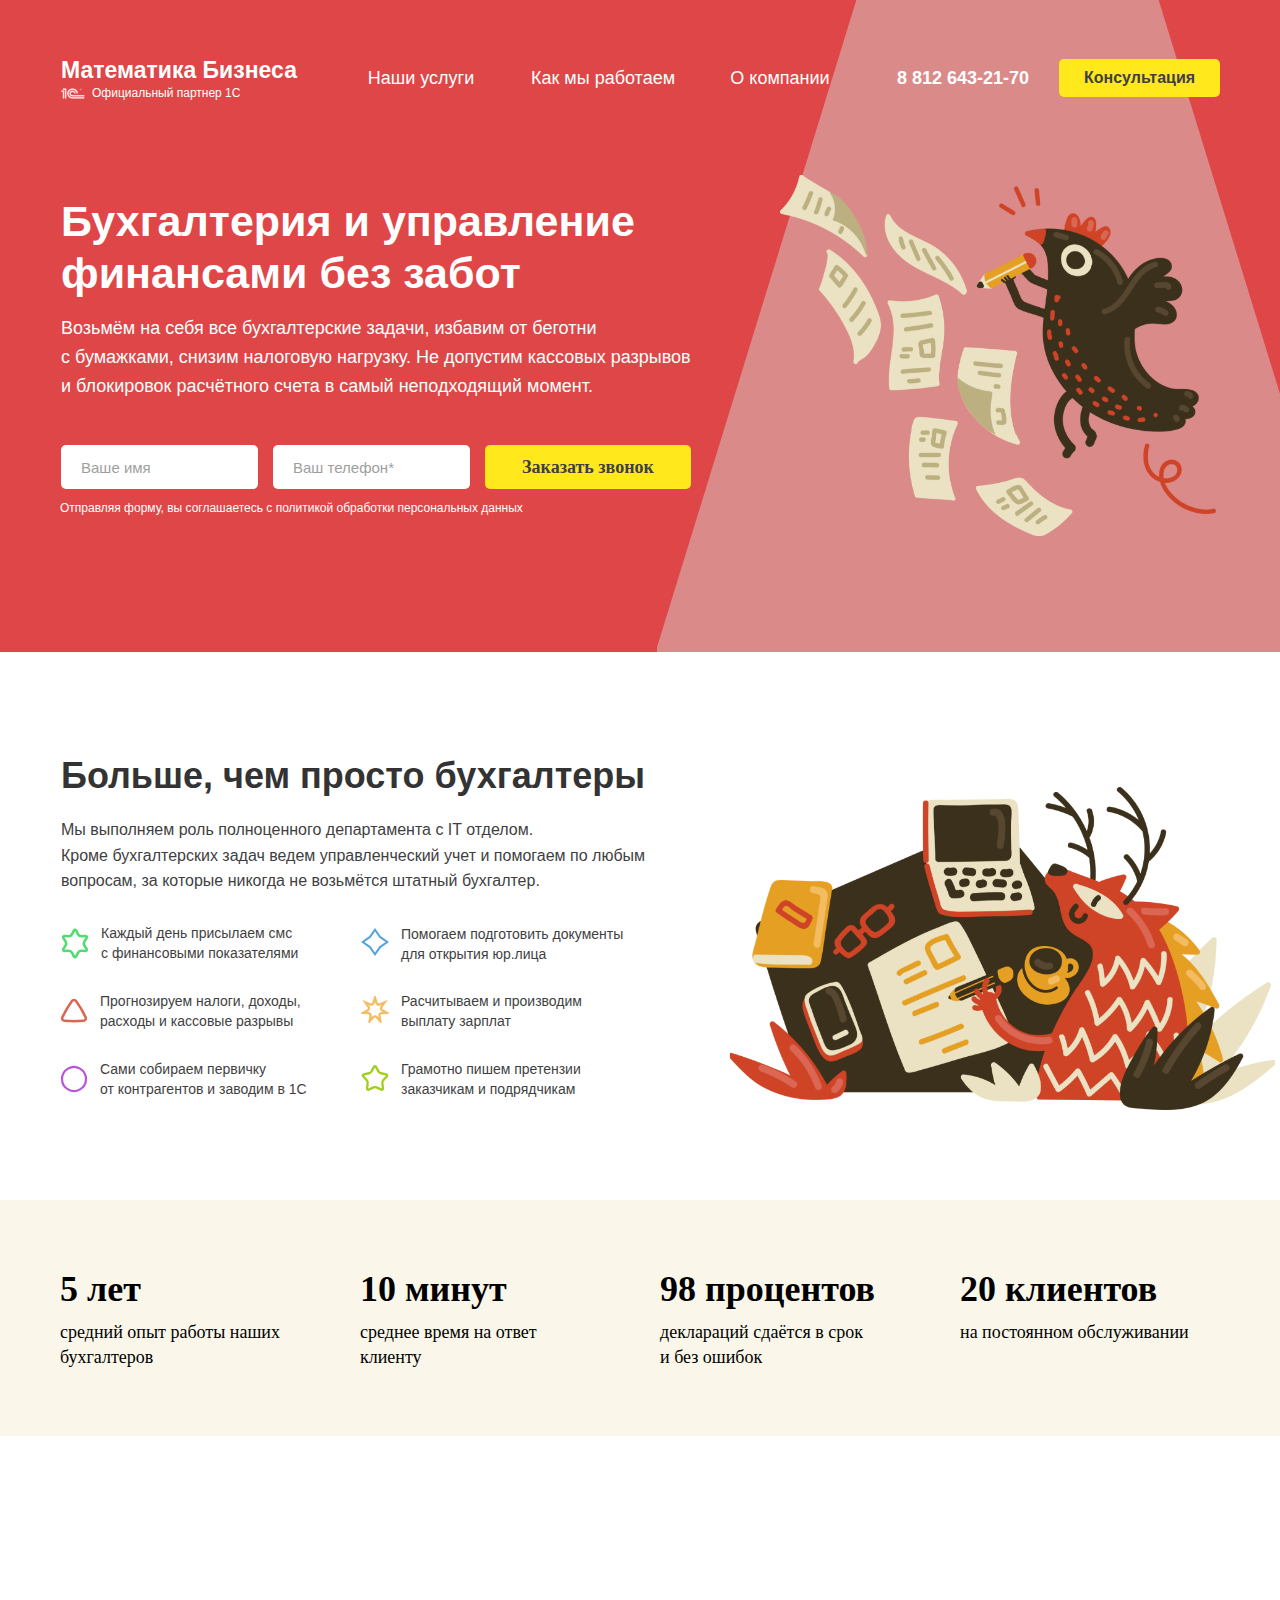
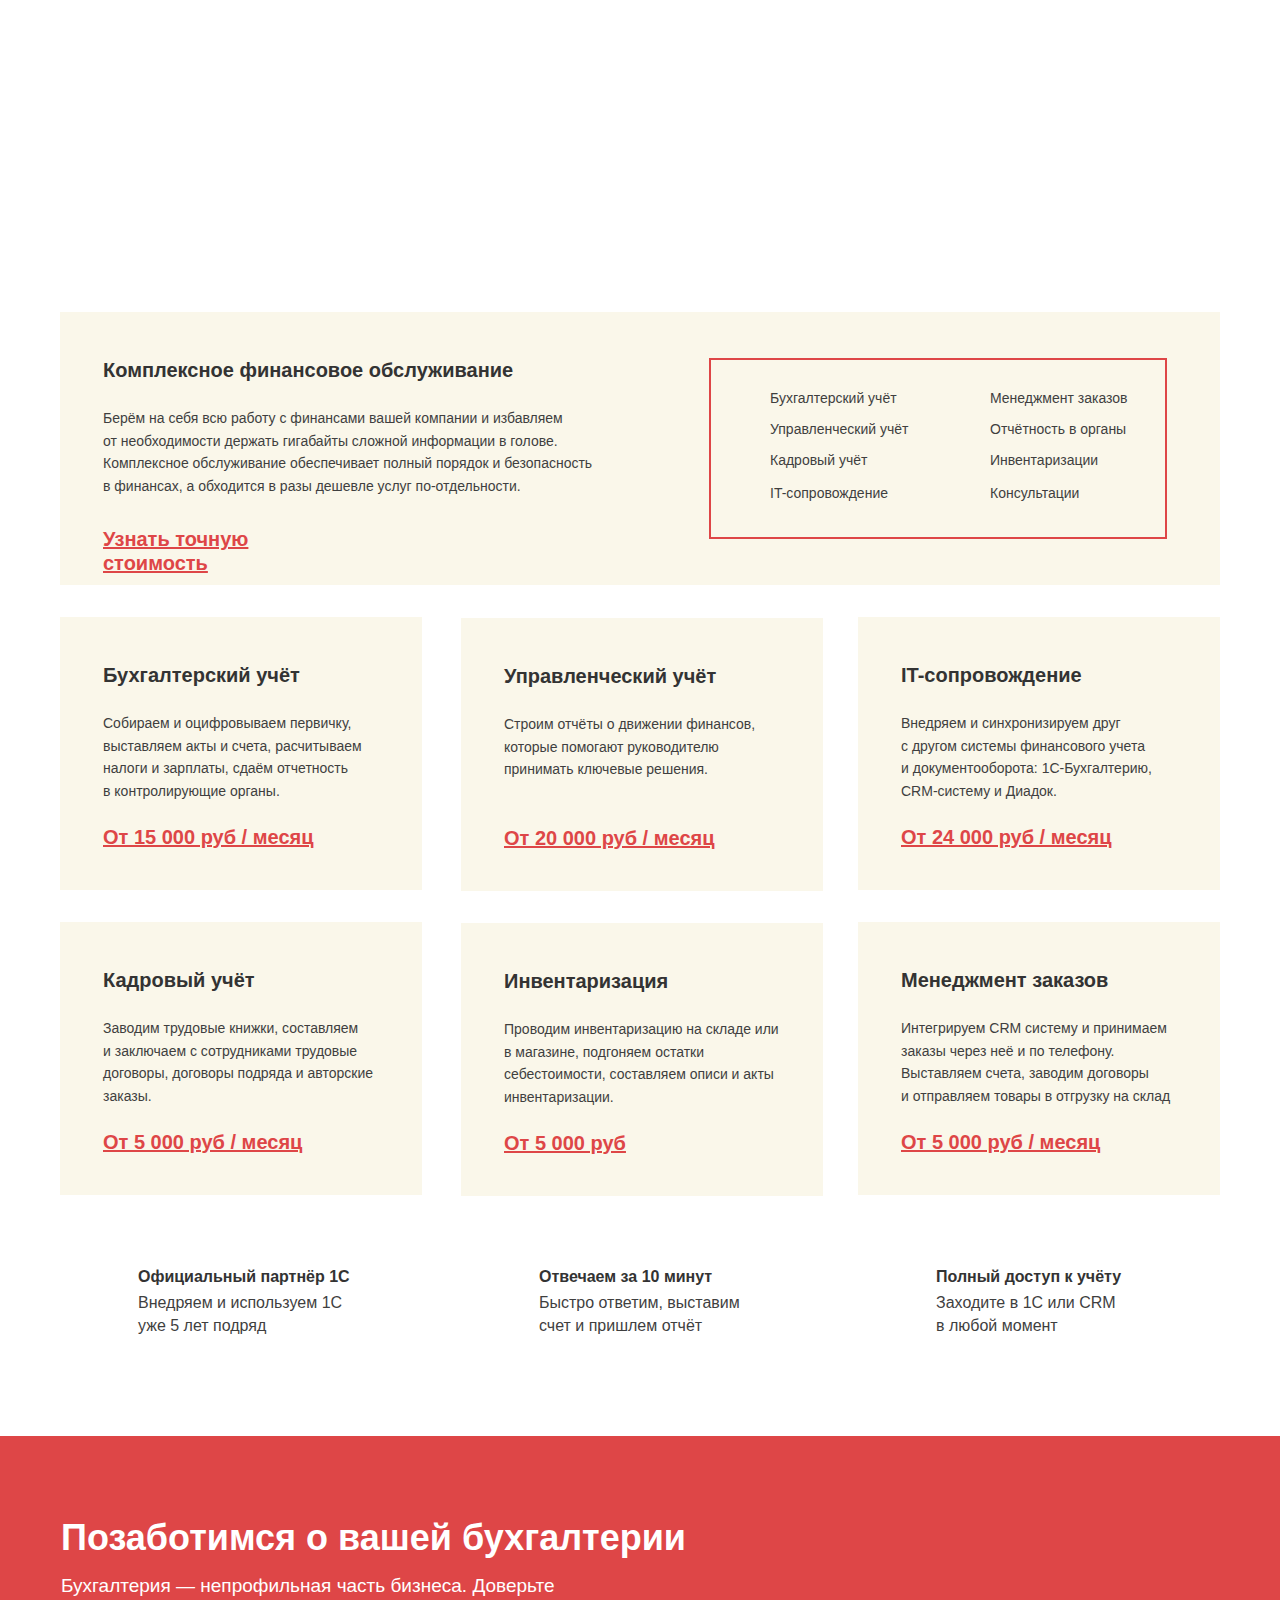
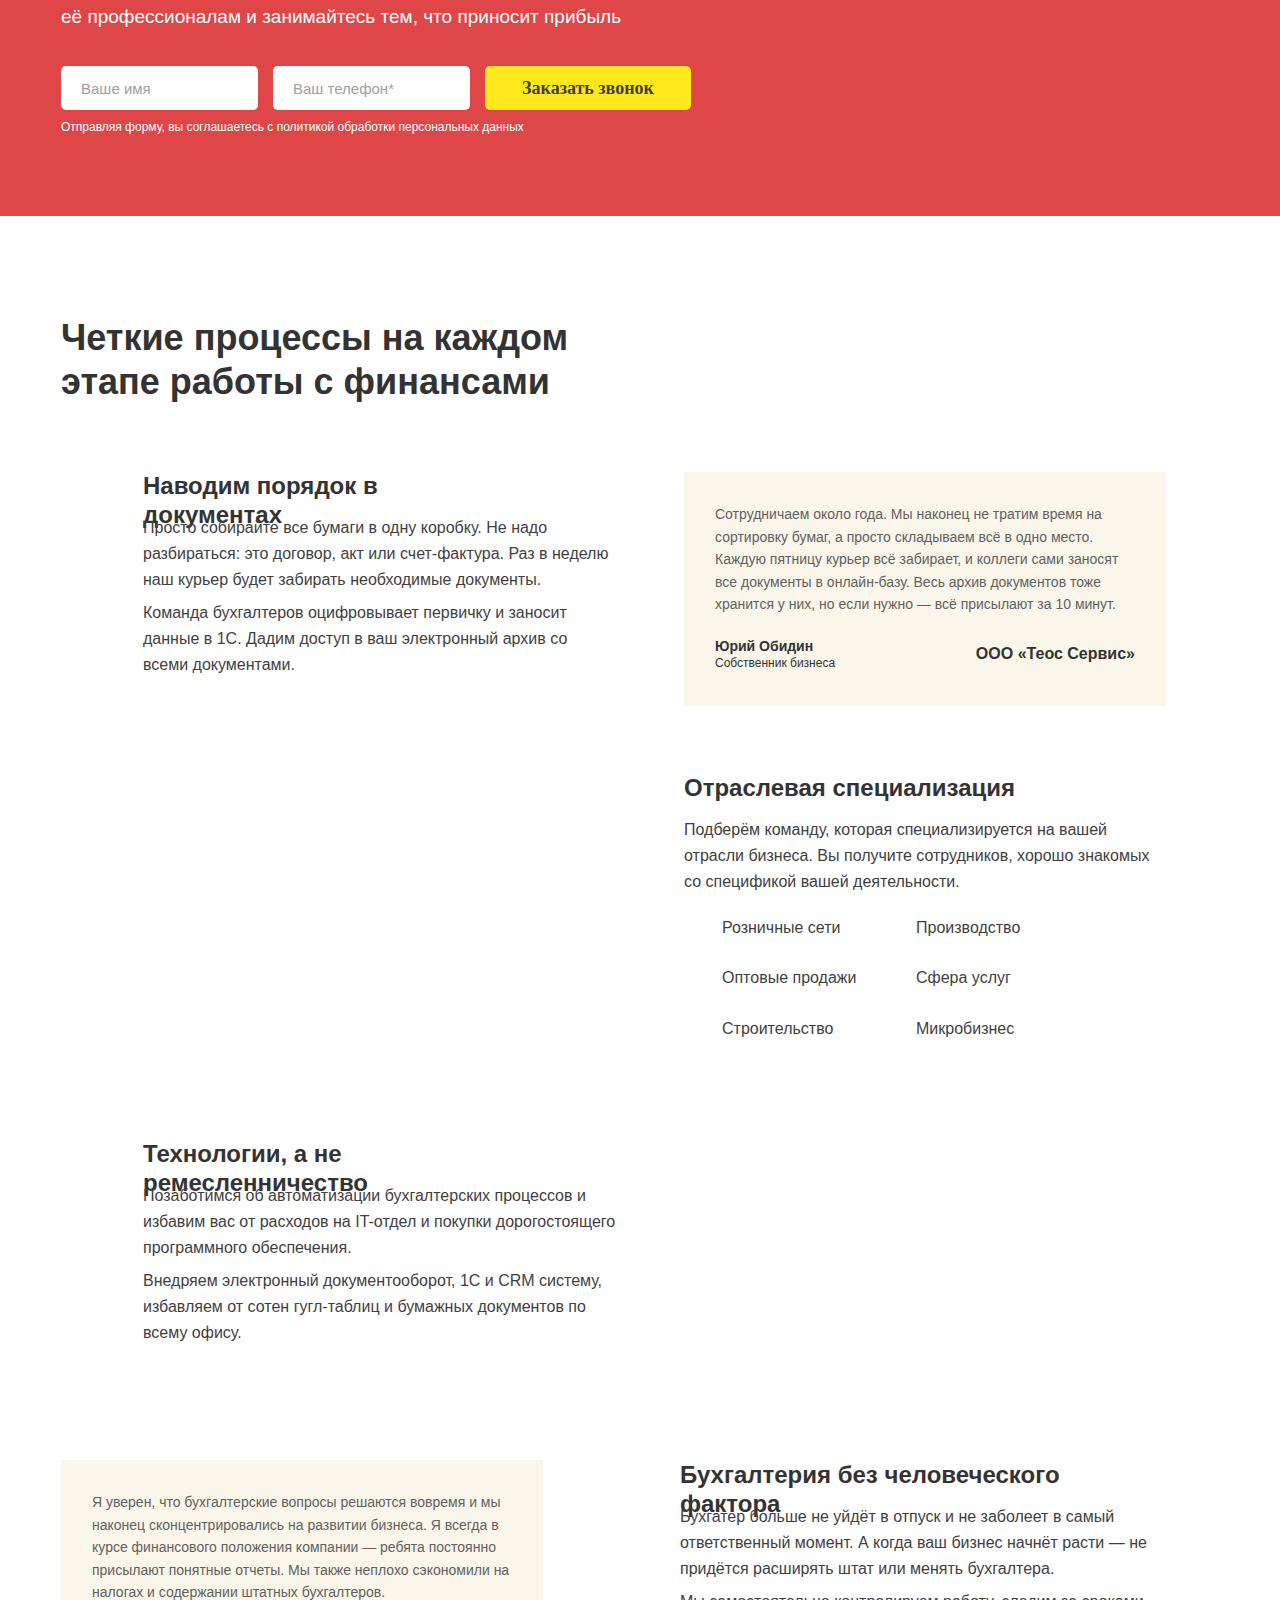
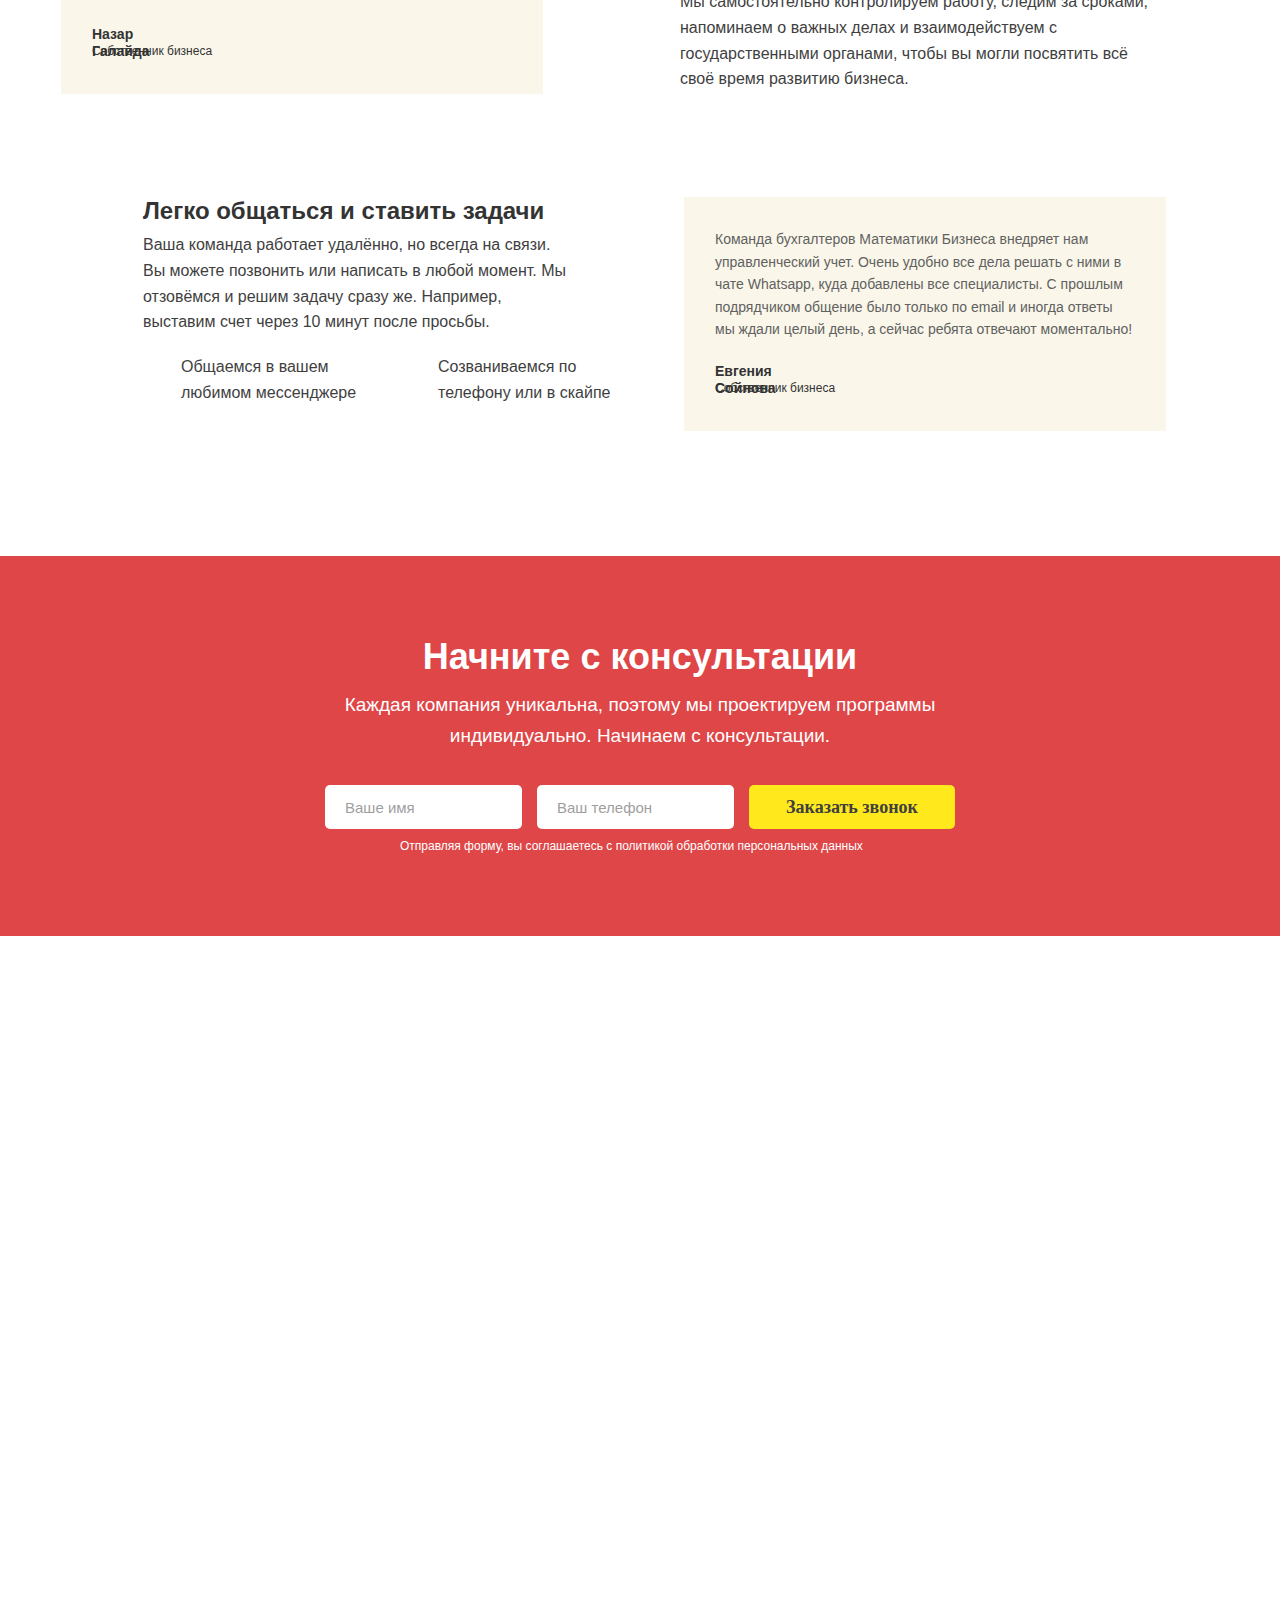
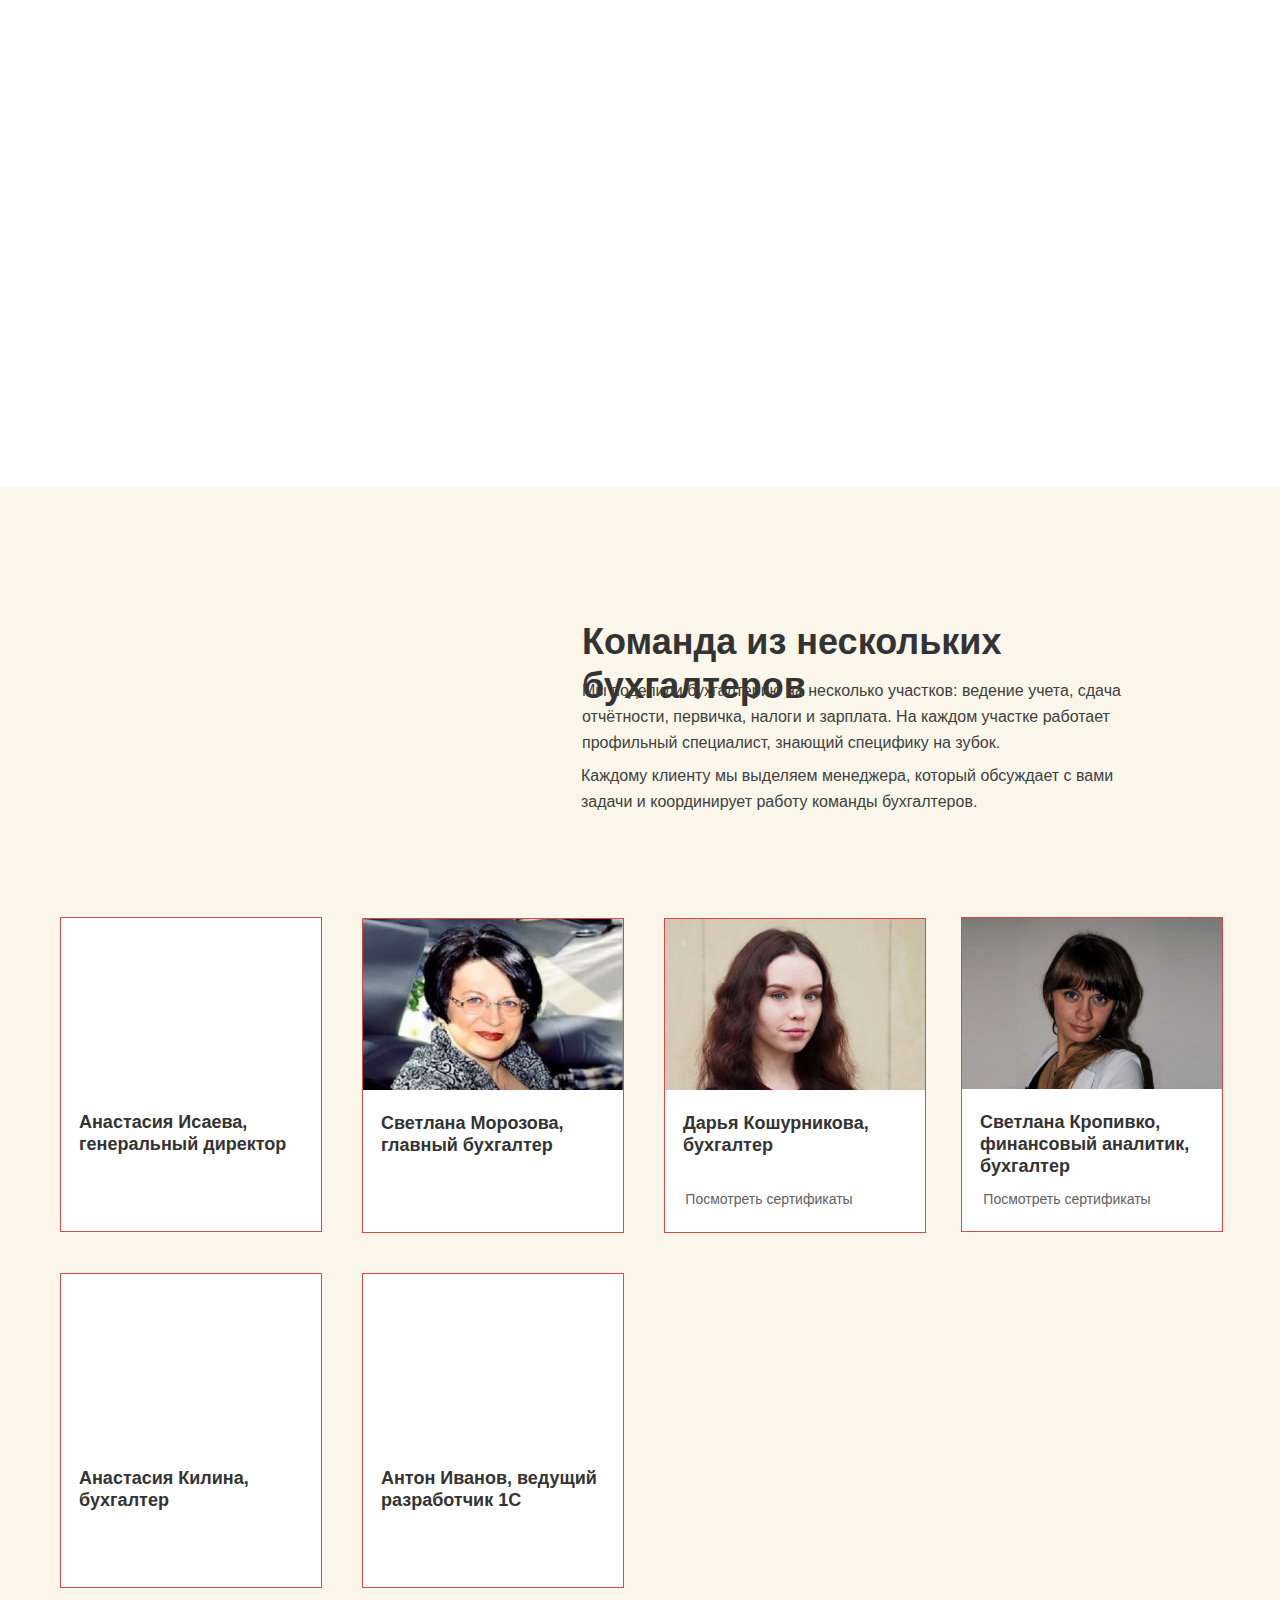
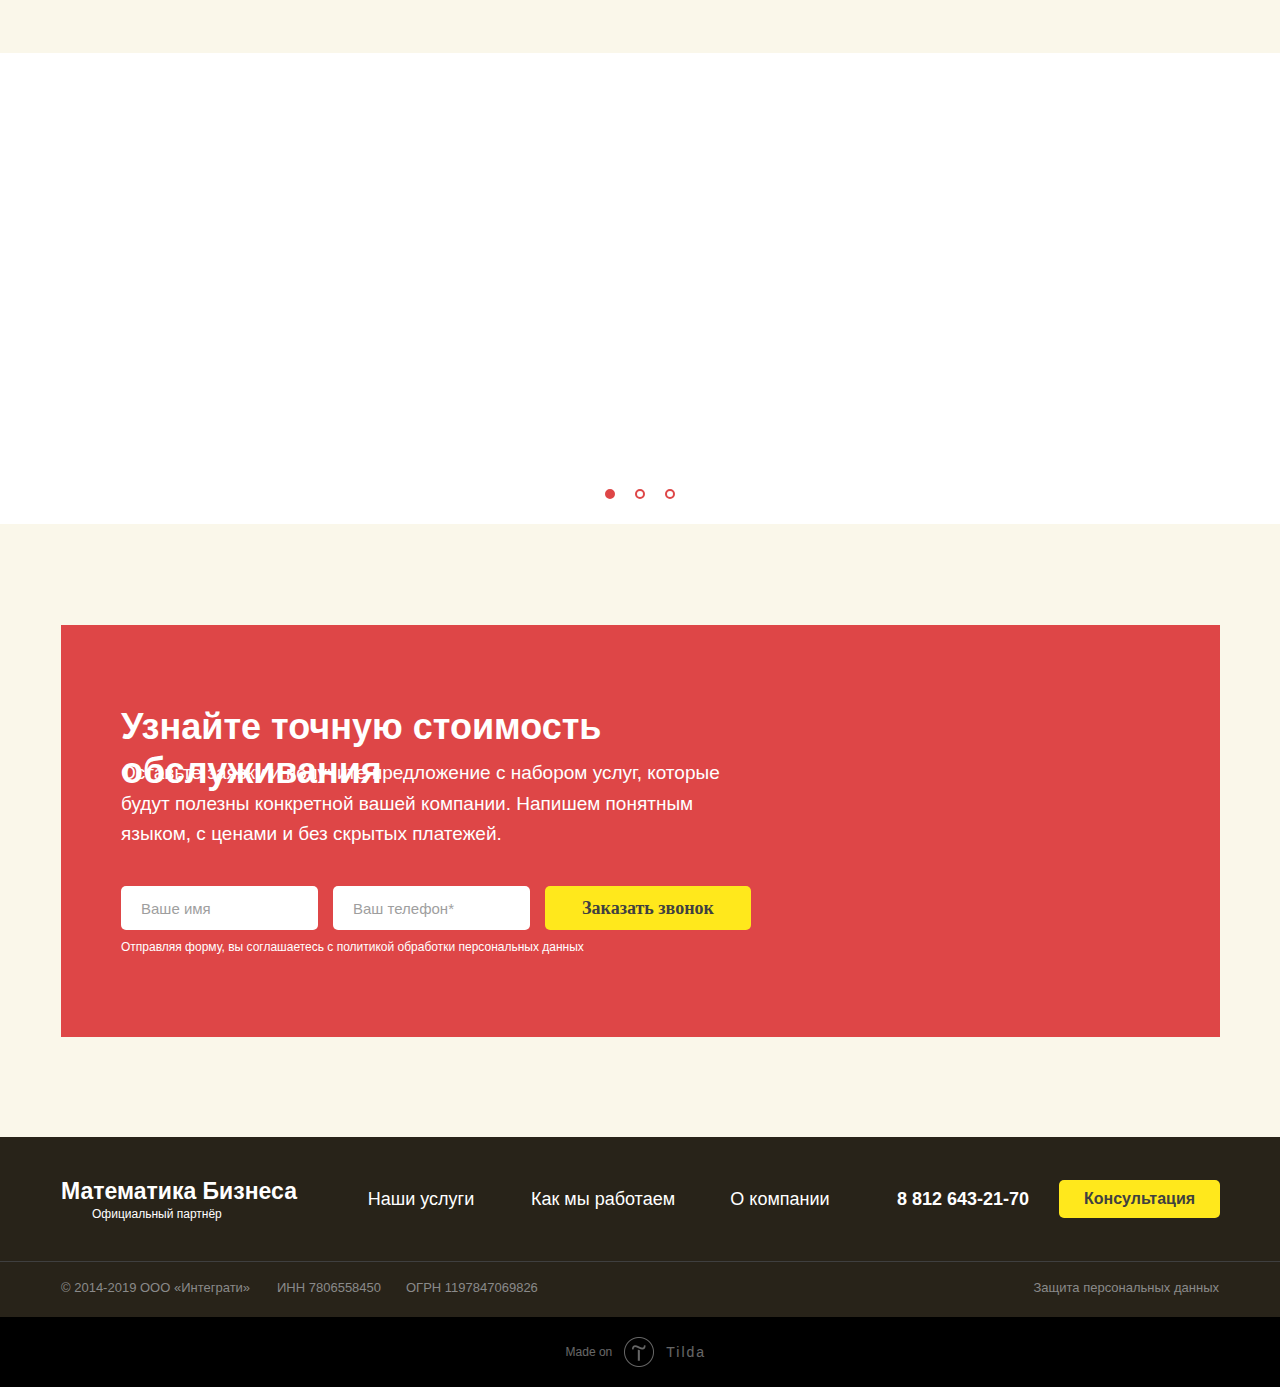
==== index.html @ 7acb382e "Upload" ====
<!DOCTYPE html><html> <head><meta charset="utf-8" /><meta http-equiv="Content-Type" content="text/html; charset=utf-8" /><meta name="viewport" content="width=device-width, initial-scale=1.0" /> <!--metatextblock--><title>Математика Бизнеса</title><meta name="description" content="Возьмём на себя все бухгалтерские задачи, избавим от беготни с бумажками, снизим налоговую нагрузку. Не допустим кассовых разрывов и блокировок расчётного счета в самый неподходящий момент." /><meta property="og:url" content="http://matembiz.ru" /><meta property="og:title" content="Математика Бизнеса" /><meta property="og:description" content="Возьмём на себя все бухгалтерские задачи, избавим от беготни с бумажками, снизим налоговую нагрузку. Не допустим кассовых разрывов и блокировок расчётного счета в самый неподходящий момент." /><meta property="og:type" content="website" /><meta property="og:image" content="images/tild6436-3733-4164-b934-363164646239__group_96.png" /> <link rel="canonical" href="http://matembiz.ru"><!--/metatextblock--><meta property="fb:app_id" content="257953674358265" /><meta name="format-detection" content="telephone=no" /><meta http-equiv="x-dns-prefetch-control" content="on"><link rel="shortcut icon" href="images/tildafavicon.ico" type="image/x-icon" /><!-- Assets --><link rel="stylesheet" href="css/tilda-grid-3.0.min.css" type="text/css" media="all" /><link rel="stylesheet" href="css/tilda-blocks-2.12.css?t=1584463809" type="text/css" media="all" /><link rel="stylesheet" href="css/tilda-animation-1.0.min.css" type="text/css" media="all" /><link rel="stylesheet" href="css/tilda-menusub-1.0.min.css" type="text/css" media="all" /><link rel="stylesheet" href="css/tilda-slds-1.4.min.css" type="text/css" media="all" /><link rel="stylesheet" href="css/tilda-zoom-2.0.min.css" type="text/css" media="all" /><link rel="stylesheet" href="css/tilda-popup-1.1.min.css" type="text/css" media="all" /><script src="js/jquery-1.10.2.min.js"></script><script src="js/tilda-scripts-2.8.min.js"></script><script src="js/tilda-blocks-2.7.js?t=1584463809"></script><script src="js/lazyload-1.3.min.js" charset="utf-8"></script><script src="js/tilda-animation-1.0.min.js" charset="utf-8"></script><script src="js/tilda-menusub-1.0.min.js" charset="utf-8"></script><script src="js/tilda-slds-1.4.min.js" charset="utf-8"></script><script src="js/hammer.min.js" charset="utf-8"></script><script src="js/tilda-zoom-2.0.min.js" charset="utf-8"></script><script src="js/tilda-animation-sbs-1.0.min.js" charset="utf-8"></script><script src="js/tilda-forms-1.0.min.js" charset="utf-8"></script><script src="js/tilda-zero-forms-1.0.min.js" charset="utf-8"></script><!-- Marquiz script start -->
<script src="//script.marquiz.ru/v1.js" type="application/javascript"></script>
<script>
document.addEventListener("DOMContentLoaded", function() {
  Marquiz.init({ 
    id: '5de7bf479bf43c0044b0a226', 
    autoOpen: false, 
    autoOpenFreq: 'once', 
    openOnExit: false 
  });
});
</script>
<!-- Marquiz script end --><script type="text/javascript">window.dataLayer = window.dataLayer || [];</script><!-- Google Tag Manager --><script type="text/javascript">(function(w,d,s,l,i){w[l]=w[l]||[];w[l].push({'gtm.start':	new Date().getTime(),event:'gtm.js'});var f=d.getElementsByTagName(s)[0],	j=d.createElement(s),dl=l!='dataLayer'?'&l='+l:'';j.async=true;j.src=	'https://www.googletagmanager.com/gtm.js?id='+i+dl;f.parentNode.insertBefore(j,f);	})(window,document,'script','dataLayer','GTM-N5QWHNT');</script><!-- End Google Tag Manager --><!-- Facebook Pixel Code --><script>!function(f,b,e,v,n,t,s)
{if(f.fbq)return;n=f.fbq=function(){n.callMethod?n.callMethod.apply(n,arguments):n.queue.push(arguments)};
if(!f._fbq)f._fbq=n;n.push=n;n.loaded=!0;n.version='2.0';n.agent='pltilda';
n.queue=[];t=b.createElement(e);t.async=!0;
t.src=v;s=b.getElementsByTagName(e)[0];
s.parentNode.insertBefore(t,s)}(window, document,'script','https://connect.facebook.net/en_US/fbevents.js');
fbq('init', '2108706739404309');
fbq('track', 'PageView');</script><!-- End Facebook Pixel Code --></head><body class="t-body" style="margin:0;"><!--allrecords--><div id="allrecords" data-tilda-export="yes" class="t-records" data-hook="blocks-collection-content-node" data-tilda-project-id="626202" data-tilda-page-id="8556128" data-tilda-formskey="c3100a2f120623bc666e4f3b6a783af1" ><div id="rec148231032" class="r t-rec" style=" " data-animationappear="off" data-record-type="131" ><!-- T123 --><div class="t123" ><div class="t-container_100 "><div class="t-width t-width_100 ">
<!-- Facebook Pixel Code -->
<script>
  !function(f,b,e,v,n,t,s)
  {if(f.fbq)return;n=f.fbq=function(){n.callMethod?
  n.callMethod.apply(n,arguments):n.queue.push(arguments)};
  if(!f._fbq)f._fbq=n;n.push=n;n.loaded=!0;n.version='2.0';
  n.queue=[];t=b.createElement(e);t.async=!0;
  t.src=v;s=b.getElementsByTagName(e)[0];
  s.parentNode.insertBefore(t,s)}(window, document,'script',
  'https://connect.facebook.net/en_US/fbevents.js');
  fbq('init', '2108706739404309');
  fbq('track', 'PageView');
</script>
<noscript><img height="1" width="1" style="display:none"
  src="https://www.facebook.com/tr?id=2108706739404309&ev=PageView&noscript=1"
/></noscript>
<!-- End Facebook Pixel Code -->
 
</div> </div></div></div><div id="rec148231035" class="r t-rec t-screenmax-480px" style="background-color:#de4647; " data-record-type="309" data-screen-max="480px" data-bg-color="#de4647"><!-- T280 --><div id="nav148231035marker"></div><div id="nav148231035" class="t280 " data-menu="yes" data-appearoffset=""> <div class="t280__container t280__positionstatic" style=""> <div class="t280__container__bg" style="background-color: rgba(222,70,71,1); box-shadow: 0px 1px 3px rgba(0,0,0,0.0);" data-bgcolor-hex="#de4647" data-bgcolor-rgba="rgba(222,70,71,1)" data-navmarker="nav148231035marker" data-appearoffset="" data-bgopacity="1" data-bgcolor-rgba-afterscroll="rgba(222,70,71,1)" data-bgopacity2="1" data-menu-shadow="0px 1px 3px rgba(0,0,0,0.0)"></div> <div class="t280__menu__content "> <div class="t280__logo__container" style="height:80px;"> <div class="t280__logo__content"><a class="t280__logo" href="/" style="color:#ffffff;font-size:18px;font-weight:700;font-family:&apos;Intro-Avenir&apos;;"><div field="title" class="t-title t-title_xs" style="color:#ffffff;font-size:18px;font-weight:700;font-family:&apos;Intro-Avenir&apos;;"><div style="font-size:16px;line-height:18px;" data-customstyle="yes"><span style="font-family: Intro-Avenir;"><span data-redactor-style="color: rgb(222, 70, 71);" style="color: rgb(222, 70, 71);">_</span><strong>Математика Бизнеса</strong></span><br /><span style="font-size: 14px;"><span data-redactor-style="font-family: Intro-Avenir;" style="font-family: Intro-Avenir;"><em data-redactor-tag="em"><span style="color: rgb(222, 70, 71);">_</span>Официальный партнер 1С</em></span></span></div></div></a></div> <div class="t280__burger"> <span style="background-color:#ffffff;"></span> <span style="background-color:#ffffff;"></span> <span style="background-color:#ffffff;"></span> <span style="background-color:#ffffff;"></span> </div> </div> </div> </div> <div class="t280__menu__wrapper t280__menu__wrapper_2"> <div class="t280__menu__bg" style="background-color:#d34243; opacity:1;"></div> <div class="t280__menu__container"> <div class="t280__menu t-width t-width_6"> <a class="t280__menu__item t-title t-title_xl t-menu__link-item" href="#rec148231042" data-menu-submenu-hook="" style="color:#ffffff;font-size:21px;font-weight:400;font-family:&apos;Intro-Avenir&apos;;">Наши услуги</a> <a class="t280__menu__item t-title t-title_xl t-menu__link-item" href="#rec148231047" data-menu-submenu-hook="" style="color:#ffffff;font-size:21px;font-weight:400;font-family:&apos;Intro-Avenir&apos;;">Как мы работаем</a> <a class="t280__menu__item t-title t-title_xl t-menu__link-item" href="#rec148231051" data-menu-submenu-hook="" style="color:#ffffff;font-size:21px;font-weight:400;font-family:&apos;Intro-Avenir&apos;;">О компании</a> </div> <div class="t280__bottom t-width t-width_6"> <div class="t280__descr t280__bottom__item t-descr t-descr_xs" style="font-size:21px;font-weight:700;font-family:&apos;Intro-Avenir&apos;;"><a href="tel:88124480840" target="_blank" style="">8 812 448-08-40</a></div> <div class="t-sociallinks"> <div class="t-sociallinks__wrapper"> <div class="t-sociallinks__item"> <a href="https://www.facebook.com/%D0%AF%D1%80%D0%BE%D1%81%D0%BB%D0%B0%D0%B2-%D0%A1%D1%82%D0%B5%D1%86%D0%B5%D0%BD%D0%BA%D0%BE-459834847881365/?__tn__=%2Cd%2CP-R&amp;eid=ARC4r9CqtVVw-XuzuRuw6g2rNJp-dbB-55Pj-AfBWrYD3ZiFaBd6uX2eKScEnD578fh5oelzuz-sR37Z" target="_blank"> <svg class="t-sociallinks__svg" version="1.1" id="Layer_1" xmlns="http://www.w3.org/2000/svg" xmlns:xlink="http://www.w3.org/1999/xlink" x="0px" y="0px" width="30px" height="30px" viewBox="0 0 48 48" enable-background="new 0 0 48 48" xml:space="preserve"><desc>Facebook</desc><path style="fill:#000000;" d="M47.761,24c0,13.121-10.638,23.76-23.758,23.76C10.877,47.76,0.239,37.121,0.239,24c0-13.124,10.638-23.76,23.764-23.76C37.123,0.24,47.761,10.876,47.761,24 M20.033,38.85H26.2V24.01h4.163l0.539-5.242H26.2v-3.083c0-1.156,0.769-1.427,1.308-1.427h3.318V9.168L26.258,9.15c-5.072,0-6.225,3.796-6.225,6.224v3.394H17.1v5.242h2.933V38.85z"/></svg> </a> </div> </div></div> </div> </div> </div></div><script type="text/javascript"> $(document).ready(function() { t280_showMenu('148231035'); t280_changeSize('148231035');	t280_highlight(); }); $(window).resize(function() { t280_changeSize('148231035'); }); </script> <script type="text/javascript"> $(document).ready(function() { setTimeout(function(){ t_menusub_init('148231035'); }, 500); });</script><style>@media screen and (max-width: 980px) { #rec148231035 .t-menusub__menu .t-menusub__link-item { color:#ffffff !important; }
}</style><!--[if IE 8]><style>#rec148231035 .t280__container__bg { filter: progid:DXImageTransform.Microsoft.gradient(startColorStr='#D9de4647', endColorstr='#D9de4647');
}</style><![endif]--> </div><div id="rec148231036" class="r t-rec" style=" " data-animationappear="off" data-record-type="396" ><!-- T396 --><style>#rec148231036 .t396__artboard{height: 652px;background-color: #de4647;}#rec148231036 .t396__filter{height: 652px;}#rec148231036 .t396__carrier{height: 652px;background-position: center center;background-attachment: scroll;background-size:cover;background-repeat:no-repeat;}@media screen and (max-width: 1199px){#rec148231036 .t396__artboard{}#rec148231036 .t396__filter{}#rec148231036 .t396__carrier{background-attachment:scroll;}}@media screen and (max-width: 959px){}@media screen and (max-width: 639px){#rec148231036 .t396__artboard{height: 702px;}#rec148231036 .t396__filter{height: 702px;}#rec148231036 .t396__carrier{height: 702px;}}@media screen and (max-width: 479px){#rec148231036 .t396__artboard{height: 772px;}#rec148231036 .t396__filter{height: 772px;}#rec148231036 .t396__carrier{height: 772px;}}#rec148231036 .tn-elem[data-elem-id="1470209944682"]{color:#ffffff;z-index:2;top: 59px;left: calc(50% - 600px + 21px);width:240px;}#rec148231036 .tn-elem[data-elem-id="1470209944682"] .tn-atom{color:#ffffff;font-size:23px;font-family:'Intro-Avenir',Arial,sans-serif;line-height:1;font-weight:700;background-position:center center;border-color:transparent;border-style:solid;}@media screen and (max-width: 1199px){#rec148231036 .tn-elem[data-elem-id="1470209944682"]{top: 59px;left: calc(50% - 480px + 11px);}}@media screen and (max-width: 959px){}@media screen and (max-width: 639px){}@media screen and (max-width: 479px){#rec148231036 .tn-elem[data-elem-id="1470209944682"]{top: 60px;left: calc(50% - 160px + -340px);}#rec148231036 .tn-elem[data-elem-id="1470209944682"] .tn-atom{opacity:0;}}#rec148231036 .tn-elem[data-elem-id="1470210224069"]{z-index:1;top: -40px;left: calc(50% - 600px + 617px);width:701px;height:701px;}#rec148231036 .tn-elem[data-elem-id="1470210224069"] .tn-atom{background-position:center center;background-size:cover;background-repeat:no-repeat;border-color:transparent;border-style:solid;}@media screen and (max-width: 1199px){#rec148231036 .tn-elem[data-elem-id="1470210224069"]{top: -40px;left: calc(50% - 480px + 522px);}}@media screen and (max-width: 959px){#rec148231036 .tn-elem[data-elem-id="1470210224069"]{top: -40px;left: calc(50% - 320px + 327px);}}@media screen and (max-width: 639px){#rec148231036 .tn-elem[data-elem-id="1470210224069"]{top: -19px;left: calc(50% - 240px + 228px);width:767px;height:767px;}}@media screen and (max-width: 479px){#rec148231036 .tn-elem[data-elem-id="1470210224069"]{top: -10px;left: calc(50% - 160px + 4px);width:796px;height:796px;}}#rec148231036 .tn-elem[data-elem-id="1470233923389"]{color:#ffffff;z-index:6;top: 196px;left: calc(50% - 600px + 21px);width:580px;}#rec148231036 .tn-elem[data-elem-id="1470233923389"] .tn-atom{color:#ffffff;font-size:43px;font-family:'Intro-Avenir',Arial,sans-serif;line-height:1.2;font-weight:700;background-position:center center;border-color:transparent;border-style:solid;}@media screen and (max-width: 1199px){#rec148231036 .tn-elem[data-elem-id="1470233923389"]{top: 196px;left: calc(50% - 480px + 11px);}#rec148231036 .tn-elem[data-elem-id="1470233923389"] .tn-atom{font-size:32px;}}@media screen and (max-width: 959px){#rec148231036 .tn-elem[data-elem-id="1470233923389"]{top: 177px;left: calc(50% - 320px + 11px);width:370px;}#rec148231036 .tn-elem[data-elem-id="1470233923389"] .tn-atom{font-size:28px;}}@media screen and (max-width: 639px){#rec148231036 .tn-elem[data-elem-id="1470233923389"]{top: 165px;left: calc(50% - 240px + 11px);}}@media screen and (max-width: 479px){#rec148231036 .tn-elem[data-elem-id="1470233923389"]{top: 45px;left: calc(50% - 160px + 11px);width:300px;}#rec148231036 .tn-elem[data-elem-id="1470233923389"] .tn-atom{font-size:23px;}}#rec148231036 .tn-elem[data-elem-id="1569943694627"]{z-index:7;top: 88px;left: calc(50% - 600px + 21px);width:25px;}#rec148231036 .tn-elem[data-elem-id="1569943694627"] .tn-atom{background-position:center center;border-color:transparent;border-style:solid;}@media screen and (max-width: 1199px){#rec148231036 .tn-elem[data-elem-id="1569943694627"]{top: 88px;left: calc(50% - 480px + 11px);}}@media screen and (max-width: 959px){}@media screen and (max-width: 639px){}@media screen and (max-width: 479px){#rec148231036 .tn-elem[data-elem-id="1569943694627"]{top: 89px;left: calc(50% - 160px + -350px);}#rec148231036 .tn-elem[data-elem-id="1569943694627"] .tn-atom{opacity:0;}}#rec148231036 .tn-elem[data-elem-id="1569943738065"]{color:#ffffff;z-index:8;top: 85px;left: calc(50% - 600px + 52px);width:230px;}#rec148231036 .tn-elem[data-elem-id="1569943738065"] .tn-atom{color:#ffffff;font-size:12px;font-family:'Intro-Avenir',Arial,sans-serif;line-height:1.4;font-weight:300;background-position:center center;border-color:transparent;border-style:solid;}@media screen and (max-width: 1199px){#rec148231036 .tn-elem[data-elem-id="1569943738065"]{top: 85px;left: calc(50% - 480px + 42px);}}@media screen and (max-width: 959px){}@media screen and (max-width: 639px){}@media screen and (max-width: 479px){#rec148231036 .tn-elem[data-elem-id="1569943738065"]{top: 86px;left: calc(50% - 160px + -309px);}#rec148231036 .tn-elem[data-elem-id="1569943738065"] .tn-atom{opacity:0;}}#rec148231036 .tn-elem[data-elem-id="1569943828851"]{color:#ffffff;text-align:center;z-index:10;top: 61px;left: calc(50% - 600px + 321px);width:120px;height:35px;}#rec148231036 .tn-elem[data-elem-id="1569943828851"] .tn-atom{color:#ffffff;font-size:18px;font-family:'Intro-Avenir',Arial,sans-serif;line-height:1.55;font-weight:400;background-position:center center;border-color:transparent;border-style:solid;transition: background-color 0.2s ease-in-out, color 0.2s ease-in-out, border-color 0.2s ease-in-out;}@media screen and (max-width: 1199px){#rec148231036 .tn-elem[data-elem-id="1569943828851"]{top: 62px;left: calc(50% - 480px + 268px);}}@media screen and (max-width: 959px){#rec148231036 .tn-elem[data-elem-id="1569943828851"] .tn-atom{opacity:0;}}@media screen and (max-width: 639px){}@media screen and (max-width: 479px){#rec148231036 .tn-elem[data-elem-id="1569943828851"]{top: 62px;left: calc(50% - 160px + 268px);}}#rec148231036 .tn-elem[data-elem-id="1569943911369"]{color:#ffffff;text-align:center;z-index:11;top: 61px;left: calc(50% - 600px + 483px);width:160px;height:35px;}#rec148231036 .tn-elem[data-elem-id="1569943911369"] .tn-atom{color:#ffffff;font-size:18px;font-family:'Intro-Avenir',Arial,sans-serif;line-height:1.55;font-weight:400;background-position:center center;border-color:transparent;border-style:solid;transition: background-color 0.2s ease-in-out, color 0.2s ease-in-out, border-color 0.2s ease-in-out;}@media screen and (max-width: 1199px){#rec148231036 .tn-elem[data-elem-id="1569943911369"]{top: 62px;left: calc(50% - 480px + 420px);}}@media screen and (max-width: 959px){#rec148231036 .tn-elem[data-elem-id="1569943911369"] .tn-atom{opacity:0;}}@media screen and (max-width: 639px){}@media screen and (max-width: 479px){#rec148231036 .tn-elem[data-elem-id="1569943911369"]{top: 62px;left: calc(50% - 160px + 430px);}}#rec148231036 .tn-elem[data-elem-id="1569944197912"]{color:#404040;text-align:center;z-index:13;top: 59px;left: calc(50% - 600px + 1019px);width:161px;height:38px;}#rec148231036 .tn-elem[data-elem-id="1569944197912"] .tn-atom{color:#404040;font-size:16px;font-family:'Intro-Avenir',Arial,sans-serif;line-height:1.4;font-weight:600;border-radius:5px;background-color:#ffe81c;background-position:center center;border-color:transparent;border-style:solid;transition: background-color 0.2s ease-in-out, color 0.2s ease-in-out, border-color 0.2s ease-in-out;}@media screen and (max-width: 1199px){#rec148231036 .tn-elem[data-elem-id="1569944197912"]{top: 60px;left: calc(50% - 480px + 789px);}}@media screen and (max-width: 959px){#rec148231036 .tn-elem[data-elem-id="1569944197912"]{top: 60px;left: calc(50% - 320px + 469px);}}@media screen and (max-width: 639px){#rec148231036 .tn-elem[data-elem-id="1569944197912"]{top: 49px;left: calc(50% - 240px + 309px);}}@media screen and (max-width: 479px){#rec148231036 .tn-elem[data-elem-id="1569944197912"]{top: 50px;left: calc(50% - 160px + 570px);}#rec148231036 .tn-elem[data-elem-id="1569944197912"] .tn-atom{opacity:0;}}#rec148231036 .tn-elem[data-elem-id="1569944298389"]{color:#ffffff;text-align:center;z-index:14;top: 61px;left: calc(50% - 600px + 848px);width:150px;height:35px;}#rec148231036 .tn-elem[data-elem-id="1569944298389"] .tn-atom{color:#ffffff;font-size:18px;font-family:'Intro-Avenir',Arial,sans-serif;line-height:1.55;font-weight:700;background-position:center center;border-color:transparent;border-style:solid;transition: background-color 0.2s ease-in-out, color 0.2s ease-in-out, border-color 0.2s ease-in-out;}@media screen and (max-width: 1199px){#rec148231036 .tn-elem[data-elem-id="1569944298389"]{top: 62px;left: calc(50% - 480px + 616px);}}@media screen and (max-width: 959px){#rec148231036 .tn-elem[data-elem-id="1569944298389"]{top: 62px;left: calc(50% - 320px + 296px);}}@media screen and (max-width: 639px){#rec148231036 .tn-elem[data-elem-id="1569944298389"]{top: 89px;left: calc(50% - 240px + 314px);}}@media screen and (max-width: 479px){#rec148231036 .tn-elem[data-elem-id="1569944298389"]{top: 90px;left: calc(50% - 160px + 575px);}#rec148231036 .tn-elem[data-elem-id="1569944298389"] .tn-atom{opacity:0;}}#rec148231036 .tn-elem[data-elem-id="1569944553224"]{z-index:15;top: 175px;left: calc(50% - 600px + 740px);width:436px;}#rec148231036 .tn-elem[data-elem-id="1569944553224"] .tn-atom{background-position:center center;border-color:transparent;border-style:solid;}@media screen and (max-width: 1199px){#rec148231036 .tn-elem[data-elem-id="1569944553224"]{top: 175px;left: calc(50% - 480px + 620px);width:366px;}}@media screen and (max-width: 959px){#rec148231036 .tn-elem[data-elem-id="1569944553224"]{top: 195px;left: calc(50% - 320px + 430px);width:216px;}}@media screen and (max-width: 639px){#rec148231036 .tn-elem[data-elem-id="1569944553224"]{top: 195px;left: calc(50% - 240px + 600px);}}@media screen and (max-width: 479px){#rec148231036 .tn-elem[data-elem-id="1569944553224"]{top: 298px;left: calc(50% - 160px + 57px);width:206px;}#rec148231036 .tn-elem[data-elem-id="1569944553224"] .tn-atom{opacity:1;}}#rec148231036 .tn-elem[data-elem-id="1569944613858"]{color:#ffffff;z-index:16;top: 314px;left: calc(50% - 600px + 21px);width:640px;}#rec148231036 .tn-elem[data-elem-id="1569944613858"] .tn-atom{color:#ffffff;font-size:18px;font-family:'Intro-Avenir',Arial,sans-serif;line-height:1.6;font-weight:300;background-position:center center;border-color:transparent;border-style:solid;}@media screen and (max-width: 1199px){#rec148231036 .tn-elem[data-elem-id="1569944613858"]{top: 295px;left: calc(50% - 480px + 10px);width:610px;}#rec148231036 .tn-elem[data-elem-id="1569944613858"] .tn-atom{font-size:16px;}}@media screen and (max-width: 959px){#rec148231036 .tn-elem[data-elem-id="1569944613858"]{top: 265px;left: calc(50% - 320px + 10px);width:420px;}}@media screen and (max-width: 639px){#rec148231036 .tn-elem[data-elem-id="1569944613858"]{top: 253px;left: calc(50% - 240px + 10px);}}@media screen and (max-width: 479px){#rec148231036 .tn-elem[data-elem-id="1569944613858"]{top: 124px;left: calc(50% - 160px + 10px);width:300px;}}#rec148231036 .tn-elem[data-elem-id="1569944699986"]{color:#ffffff;z-index:17;top: 499px;left: calc(50% - 600px + 20px);width:480px;}#rec148231036 .tn-elem[data-elem-id="1569944699986"] .tn-atom{color:#ffffff;font-size:12px;font-family:'Intro-Avenir',Arial,sans-serif;line-height:1.6;font-weight:300;background-position:center center;border-color:transparent;border-style:solid;}@media screen and (max-width: 1199px){#rec148231036 .tn-elem[data-elem-id="1569944699986"]{top: 537px;left: calc(50% - 480px + 11px);}}@media screen and (max-width: 959px){#rec148231036 .tn-elem[data-elem-id="1569944699986"]{top: 532px;left: calc(50% - 320px + 11px);}}@media screen and (max-width: 639px){#rec148231036 .tn-elem[data-elem-id="1569944699986"]{top: 620px;left: calc(50% - 240px + 13px);width:380px;}#rec148231036 .tn-elem[data-elem-id="1569944699986"]{text-align:left;}}@media screen and (max-width: 479px){#rec148231036 .tn-elem[data-elem-id="1569944699986"]{top: 701px;left: calc(50% - 160px + 13px);width:300px;}}#rec148231036 .tn-elem[data-elem-id="1569944734271"]{z-index:18;top: 445px;left: calc(50% - 600px + 21px);width:630px;}#rec148231036 .tn-elem[data-elem-id="1569944734271"] .tn-atom{background-position:center center;border-color:transparent;border-style:solid;}@media screen and (max-width: 1199px){#rec148231036 .tn-elem[data-elem-id="1569944734271"]{top: 483px;left: calc(50% - 480px + 11px);}}@media screen and (max-width: 959px){#rec148231036 .tn-elem[data-elem-id="1569944734271"]{top: 478px;left: calc(50% - 320px + 11px);width:600px;}}@media screen and (max-width: 639px){#rec148231036 .tn-elem[data-elem-id="1569944734271"]{top: 437px;left: calc(50% - 240px + 11px);width:380px;}}@media screen and (max-width: 479px){#rec148231036 .tn-elem[data-elem-id="1569944734271"]{top: 523px;left: calc(50% - 160px + 11px);width:300px;}}#rec148231036 .tn-elem[data-elem-id="1570116271959"]{color:#ffffff;text-align:center;z-index:19;top: 61px;left: calc(50% - 600px + 660px);width:160px;height:35px;}#rec148231036 .tn-elem[data-elem-id="1570116271959"] .tn-atom{color:#ffffff;font-size:18px;font-family:'Intro-Avenir',Arial,sans-serif;line-height:1.55;font-weight:400;background-position:center center;border-color:transparent;border-style:solid;transition: background-color 0.2s ease-in-out, color 0.2s ease-in-out, border-color 0.2s ease-in-out;}@media screen and (max-width: 1199px){#rec148231036 .tn-elem[data-elem-id="1570116271959"]{top: 100px;left: calc(50% - 480px + 400px);}#rec148231036 .tn-elem[data-elem-id="1570116271959"] .tn-atom{opacity:0;}}@media screen and (max-width: 959px){}@media screen and (max-width: 639px){}@media screen and (max-width: 479px){#rec148231036 .tn-elem[data-elem-id="1570116271959"]{top: 100px;left: calc(50% - 160px + 410px);}}</style> <div class='t396'><div class="t396__artboard" data-artboard-recid="148231036"	data-artboard-height="652"	data-artboard-height-res-480="702"	data-artboard-height-res-320="772"	data-artboard-height_vh=""	data-artboard-valign="center"	data-artboard-ovrflw=""	> <div class="t396__carrier" data-artboard-recid="148231036"></div> <div class="t396__filter" data-artboard-recid="148231036"></div> <div class='t396__elem tn-elem tn-elem__1482310361470209944682' data-elem-id='1470209944682' data-elem-type='text'	data-field-top-value="59"	data-field-top-res-960-value="59"	data-field-top-res-320-value="60"	data-field-left-value="21"	data-field-left-res-960-value="11"	data-field-left-res-320-value="-340"	data-field-width-value="240"	data-field-axisy-value="top"	data-field-axisx-value="left"	data-field-container-value="grid"	data-field-topunits-value=""	data-field-leftunits-value=""	data-field-heightunits-value=""	data-field-widthunits-value="" > <a class='tn-atom' href="/" >Математика Бизнеса</a> </div> <div class='t396__elem tn-elem tn-elem__1482310361470210224069' data-elem-id='1470210224069' data-elem-type='shape'	data-field-top-value="-40"	data-field-top-res-960-value="-40"	data-field-top-res-640-value="-40"	data-field-top-res-480-value="-19"	data-field-top-res-320-value="-10"	data-field-left-value="617"	data-field-left-res-960-value="522"	data-field-left-res-640-value="327"	data-field-left-res-480-value="228"	data-field-left-res-320-value="4"	data-field-height-value="701"	data-field-height-res-480-value="767"	data-field-height-res-320-value="796"	data-field-width-value="701"	data-field-width-res-480-value="767"	data-field-width-res-320-value="796"	data-field-axisy-value="top"	data-field-axisx-value="left"	data-field-container-value="grid"	data-field-topunits-value=""	data-field-leftunits-value=""	data-field-heightunits-value=""	data-field-widthunits-value="" > <div class='tn-atom t-bgimg' data-original="images/tild3732-3838-4435-b536-623261333632__polygon.svg" style="background-image:url('images/tild3732-3838-4435-b536-623261333632__polygon.svg');" > </div> </div> <div class='t396__elem tn-elem tn-elem__1482310361470233923389' data-elem-id='1470233923389' data-elem-type='text'	data-field-top-value="196"	data-field-top-res-960-value="196"	data-field-top-res-640-value="177"	data-field-top-res-480-value="165"	data-field-top-res-320-value="45"	data-field-left-value="21"	data-field-left-res-960-value="11"	data-field-left-res-640-value="11"	data-field-left-res-480-value="11"	data-field-left-res-320-value="11"	data-field-width-value="580"	data-field-width-res-640-value="370"	data-field-width-res-320-value="300"	data-field-axisy-value="top"	data-field-axisx-value="left"	data-field-container-value="grid"	data-field-topunits-value=""	data-field-leftunits-value=""	data-field-heightunits-value=""	data-field-widthunits-value="" > <div class='tn-atom' field='tn_text_1470233923389' >Бухгалтерия и&nbsp;управление финансами без забот</div> </div> <div class='t396__elem tn-elem tn-elem__1482310361569943694627' data-elem-id='1569943694627' data-elem-type='image'	data-field-top-value="88"	data-field-top-res-960-value="88"	data-field-top-res-320-value="89"	data-field-left-value="21"	data-field-left-res-960-value="11"	data-field-left-res-320-value="-350"	data-field-width-value="25"	data-field-axisy-value="top"	data-field-axisx-value="left"	data-field-container-value="grid"	data-field-topunits-value=""	data-field-leftunits-value=""	data-field-heightunits-value=""	data-field-widthunits-value="" > <div class='tn-atom' > <img class='tn-atom__img t-img' data-original='images/tild3831-6466-4661-b132-376431663763__image.svg' imgfield='tn_img_1569943694627'> </div> </div> <div class='t396__elem tn-elem tn-elem__1482310361569943738065' data-elem-id='1569943738065' data-elem-type='text'	data-field-top-value="85"	data-field-top-res-960-value="85"	data-field-top-res-320-value="86"	data-field-left-value="52"	data-field-left-res-960-value="42"	data-field-left-res-320-value="-309"	data-field-width-value="230"	data-field-axisy-value="top"	data-field-axisx-value="left"	data-field-container-value="grid"	data-field-topunits-value=""	data-field-leftunits-value=""	data-field-heightunits-value=""	data-field-widthunits-value="" > <div class='tn-atom' field='tn_text_1569943738065' >Официальный партнер 1С</div> </div> <div class='t396__elem tn-elem tn-elem__1482310361569943828851' data-elem-id='1569943828851' data-elem-type='button'	data-field-top-value="61"	data-field-top-res-960-value="62"	data-field-top-res-320-value="62"	data-field-left-value="321"	data-field-left-res-960-value="268"	data-field-left-res-320-value="268"	data-field-height-value="35"	data-field-width-value="120"	data-field-axisy-value="top"	data-field-axisx-value="left"	data-field-container-value="grid"	data-field-topunits-value=""	data-field-leftunits-value=""	data-field-heightunits-value=""	data-field-widthunits-value="" > <a class='tn-atom' href="#rec148231042" >Наши услуги</a> </div> <div class='t396__elem tn-elem tn-elem__1482310361569943911369' data-elem-id='1569943911369' data-elem-type='button'	data-field-top-value="61"	data-field-top-res-960-value="62"	data-field-top-res-320-value="62"	data-field-left-value="483"	data-field-left-res-960-value="420"	data-field-left-res-320-value="430"	data-field-height-value="35"	data-field-width-value="160"	data-field-axisy-value="top"	data-field-axisx-value="left"	data-field-container-value="grid"	data-field-topunits-value=""	data-field-leftunits-value=""	data-field-heightunits-value=""	data-field-widthunits-value="" > <a class='tn-atom' href="#rec148231047" >Как мы работаем</a> </div> <div class='t396__elem tn-elem tn-elem__1482310361569944197912' data-elem-id='1569944197912' data-elem-type='button'	data-field-top-value="59"	data-field-top-res-960-value="60"	data-field-top-res-640-value="60"	data-field-top-res-480-value="49"	data-field-top-res-320-value="50"	data-field-left-value="1019"	data-field-left-res-960-value="789"	data-field-left-res-640-value="469"	data-field-left-res-480-value="309"	data-field-left-res-320-value="570"	data-field-height-value="38"	data-field-width-value="161"	data-field-axisy-value="top"	data-field-axisx-value="left"	data-field-container-value="grid"	data-field-topunits-value=""	data-field-leftunits-value=""	data-field-heightunits-value=""	data-field-widthunits-value="" > <a class='tn-atom' href="#popup:consult" >Консультация</a> </div> <div class='t396__elem tn-elem tn-elem__1482310361569944298389' data-elem-id='1569944298389' data-elem-type='button'	data-field-top-value="61"	data-field-top-res-960-value="62"	data-field-top-res-640-value="62"	data-field-top-res-480-value="89"	data-field-top-res-320-value="90"	data-field-left-value="848"	data-field-left-res-960-value="616"	data-field-left-res-640-value="296"	data-field-left-res-480-value="314"	data-field-left-res-320-value="575"	data-field-height-value="35"	data-field-width-value="150"	data-field-axisy-value="top"	data-field-axisx-value="left"	data-field-container-value="grid"	data-field-topunits-value=""	data-field-leftunits-value=""	data-field-heightunits-value=""	data-field-widthunits-value="" > <a class='tn-atom' href="tel:88126432170" >8 812 643-21-70</a> </div> <div class='t396__elem tn-elem tn-elem__1482310361569944553224' data-elem-id='1569944553224' data-elem-type='image'	data-field-top-value="175"	data-field-top-res-960-value="175"	data-field-top-res-640-value="195"	data-field-top-res-480-value="195"	data-field-top-res-320-value="298"	data-field-left-value="740"	data-field-left-res-960-value="620"	data-field-left-res-640-value="430"	data-field-left-res-480-value="600"	data-field-left-res-320-value="57"	data-field-width-value="436"	data-field-width-res-960-value="366"	data-field-width-res-640-value="216"	data-field-width-res-320-value="206"	data-field-axisy-value="top"	data-field-axisx-value="left"	data-field-container-value="grid"	data-field-topunits-value=""	data-field-leftunits-value=""	data-field-heightunits-value=""	data-field-widthunits-value=""	data-animate-sbs-event="intoview"	data-animate-sbs-trg="1"	data-animate-sbs-trgofst="0"	data-animate-sbs-loop="loop"	data-animate-sbs-opts="[{'ti':'0','mx':'0','my':'0','sx':'1','sy':'1','op':'1','ro':'0','bl':'0','ea':'','dt':'0'},{'ti':2400,'mx':'0','my':-20,'sx':'1','sy':'1','op':'1','ro':'0','bl':'0','ea':'','dt':'0'},{'ti':2000,'mx':'0','my':0,'sx':'1','sy':'1','op':'1','ro':'0','bl':'0','ea':'','dt':'0'}]" > <div class='tn-atom' > <img class='tn-atom__img t-img' data-original='images/tild3838-3765-4836-a264-336266633136__11234.png' imgfield='tn_img_1569944553224'> </div> </div> <div class='t396__elem tn-elem tn-elem__1482310361569944613858' data-elem-id='1569944613858' data-elem-type='text'	data-field-top-value="314"	data-field-top-res-960-value="295"	data-field-top-res-640-value="265"	data-field-top-res-480-value="253"	data-field-top-res-320-value="124"	data-field-left-value="21"	data-field-left-res-960-value="10"	data-field-left-res-640-value="10"	data-field-left-res-480-value="10"	data-field-left-res-320-value="10"	data-field-width-value="640"	data-field-width-res-960-value="610"	data-field-width-res-640-value="420"	data-field-width-res-320-value="300"	data-field-axisy-value="top"	data-field-axisx-value="left"	data-field-container-value="grid"	data-field-topunits-value=""	data-field-leftunits-value=""	data-field-heightunits-value=""	data-field-widthunits-value="" > <div class='tn-atom' field='tn_text_1569944613858' >Возьмём на&nbsp;себя все бухгалтерские задачи, избавим от&nbsp;беготни с&nbsp;бумажками, снизим налоговую нагрузку. Не&nbsp;допустим кассовых разрывов и&nbsp;блокировок расчётного счета в&nbsp;самый неподходящий момент.</div> </div> <div class='t396__elem tn-elem tn-elem__1482310361569944699986' data-elem-id='1569944699986' data-elem-type='text'	data-field-top-value="499"	data-field-top-res-960-value="537"	data-field-top-res-640-value="532"	data-field-top-res-480-value="620"	data-field-top-res-320-value="701"	data-field-left-value="20"	data-field-left-res-960-value="11"	data-field-left-res-640-value="11"	data-field-left-res-480-value="13"	data-field-left-res-320-value="13"	data-field-width-value="480"	data-field-width-res-480-value="380"	data-field-width-res-320-value="300"	data-field-axisy-value="top"	data-field-axisx-value="left"	data-field-container-value="grid"	data-field-topunits-value=""	data-field-leftunits-value=""	data-field-heightunits-value=""	data-field-widthunits-value="" > <div class='tn-atom' field='tn_text_1569944699986' >Отправляя форму, вы соглашаетесь с политикой обработки персональных данных</div> </div> <div class='t396__elem tn-elem tn-elem__1482310361569944734271' data-elem-id='1569944734271' data-elem-type='form'	data-field-top-value="445"	data-field-top-res-960-value="483"	data-field-top-res-640-value="478"	data-field-top-res-480-value="437"	data-field-top-res-320-value="523"	data-field-left-value="21"	data-field-left-res-960-value="11"	data-field-left-res-640-value="11"	data-field-left-res-480-value="11"	data-field-left-res-320-value="11"	data-field-width-value="630"	data-field-width-res-640-value="600"	data-field-width-res-480-value="380"	data-field-width-res-320-value="300"	data-field-axisy-value="top"	data-field-axisx-value="left"	data-field-container-value="grid"	data-field-topunits-value=""	data-field-leftunits-value=""	data-field-heightunits-value=""	data-field-widthunits-value=""	data-field-inputpos-value="h"	data-field-inputpos-res-480-value="v"	data-field-inputfontfamily-value="Intro-Avenir"	data-field-inputfontsize-value="15"	data-field-inputfontweight-value="400"	data-field-inputcolor-value="#404040"	data-field-inputbgcolor-value="#fff"	data-field-inputradius-value="5"	data-field-inputheight-value="44"	data-field-inputmargbottom-value="20"	data-field-inputmargright-value="15"	data-field-inputtitlefontsize-value="16"	data-field-inputtitlefontweight-value="400"	data-field-inputtitlecolor-value="#000"	data-field-inputtitlemargbottom-value="5"	data-field-inputelsfontweight-value="400"	data-field-inputelsfontsize-value="14"	data-field-buttontitle-value="Заказать звонок"	data-field-buttoncolor-value="#404040"	data-field-buttonbgcolor-value="#ffe81c"	data-field-buttonradius-value="5"	data-field-buttonwidth-value="206"	data-field-buttonwidth-res-640-value="200"	data-field-buttonwidth-res-480-value="383"	data-field-buttonwidth-res-320-value="300"	data-field-buttonheight-value="44"	data-field-buttonfontfamily-value="Intro-Avenir"	data-field-buttonfontsize-value="18"	data-field-buttonfontsize-res-640-value="16"	data-field-buttonfontweight-value="600"	data-field-receivers-value="24f6945cb46cd7f061b846d9cb7a76b6,550ff95fb8750a7330d6633ebdac171f,21d1ca6de237b972452f461905cc7f5d,d6b811ef380e28dee2405872fae6ed40" > <div class='tn-atom tn-atom__form'></div><div class="tn-atom__inputs-wrapp" style="display:none;"><textarea class="tn-atom__inputs-textarea">{"0":{"lid":"1531306243545","ls":"10","loff":"","li_type":"nm","li_ph":"Ваше имя","li_nm":"Name"},"1":{"lid":"1531306540094","ls":"20","loff":"","li_type":"ph","li_ph":"Ваш телефон*","li_req":"y","li_maskcountry":"RU","li_nm":"Phone"}}</textarea></div><script>$(document).ready(function() {	jQuery.cachedScript = function( url ) { var options = { dataType: "script", cache: true, url: url }; return jQuery.ajax( options );	};	$.cachedScript("js/tilda-zero-forms-1.0.min.js").done(function( script, textStatus ) {	if(textStatus=='success'){	setTimeout(function(){	var recid='148231036';	var elemid='1569944734271';	t_zeroForms__init(recid,elemid);	},500);	}else{	console.log('Error init form in zeroblock. Err:'+textStatus);	}	});	});</script> </div> <div class='t396__elem tn-elem tn-elem__1482310361570116271959' data-elem-id='1570116271959' data-elem-type='button'	data-field-top-value="61"	data-field-top-res-960-value="100"	data-field-top-res-320-value="100"	data-field-left-value="660"	data-field-left-res-960-value="400"	data-field-left-res-320-value="410"	data-field-height-value="35"	data-field-width-value="160"	data-field-axisy-value="top"	data-field-axisx-value="left"	data-field-container-value="grid"	data-field-topunits-value=""	data-field-leftunits-value=""	data-field-heightunits-value=""	data-field-widthunits-value="" > <a class='tn-atom' href="#rec148231051" >О компании</a> </div> </div> </div> <script>$( document ).ready(function() { t396_init('148231036');
});</script><!-- /T396 --></div><div id="rec148231037" class="r t-rec" style=" " data-animationappear="off" data-record-type="702" ><!-- T702 --><div class="t702"> <div class="t-popup" data-tooltip-hook="#popup:consult" data-track-popup='/tilda/popup/rec148231037/opened' > <div class="t-popup__close"> <div class="t-popup__close-wrapper"> <svg class="t-popup__close-icon" width="23px" height="23px" viewBox="0 0 23 23" version="1.1" xmlns="http://www.w3.org/2000/svg" xmlns:xlink="http://www.w3.org/1999/xlink"> <g stroke="none" stroke-width="1" fill="#fff" fill-rule="evenodd"> <rect transform="translate(11.313708, 11.313708) rotate(-45.000000) translate(-11.313708, -11.313708) " x="10.3137085" y="-3.6862915" width="2" height="30"></rect> <rect transform="translate(11.313708, 11.313708) rotate(-315.000000) translate(-11.313708, -11.313708) " x="10.3137085" y="-3.6862915" width="2" height="30"></rect> </g> </svg> </div> </div> <div class="t-popup__container t-width t-width_6" style="background-color: #d34243;"> <div class="t702__wrapper"> <div class="t702__text-wrapper t-align_center"> <div class="t702__title t-title t-title_xxs" style="color:#ffffff;font-size:28px;line-height:1.2;font-weight:700;padding-bottom:20px;font-family:'Intro-Avenir';">Бесплатная консультация главного бухгалтера</div> </div> <form id="form148231037" name='form148231037' role="form" action='' method='POST' data-formactiontype="2" data-inputbox=".t-input-group" class="t-form js-form-proccess t-form_inputs-total_2 " data-success-callback="t702_onSuccess" > <input type="hidden" name="formservices[]" value="21d1ca6de237b972452f461905cc7f5d" class="js-formaction-services"> <input type="hidden" name="formservices[]" value="550ff95fb8750a7330d6633ebdac171f" class="js-formaction-services"> <input type="hidden" name="formservices[]" value="d6b811ef380e28dee2405872fae6ed40" class="js-formaction-services"> <input type="hidden" name="formservices[]" value="24f6945cb46cd7f061b846d9cb7a76b6" class="js-formaction-services"> <input type="hidden" name="tildaspec-formname" tabindex="-1" value="Консультация"> <div class="js-successbox t-form__successbox t-text t-text_md" style="display:none;"></div> <div class="t-form__inputsbox"> <div class="t-input-group t-input-group_nm" data-input-lid="1495810359387"> <div class="t-input-block"> <input type="text" name="Name" class="t-input js-tilda-rule " value="" placeholder="Как вас зовут" data-tilda-rule="name" style="color:#333333; border:1px solid #c9c9c9; background-color:#ffffff; border-radius: 5px; -moz-border-radius: 5px; -webkit-border-radius: 5px;"> <div class="t-input-error"></div> </div> </div> <div class="t-input-group t-input-group_ph" data-input-lid="1495810410810"> <div class="t-input-block"> <input type="tel" name="Phone" class="t-input js-tilda-rule " value="" placeholder="Ваш номер телефона*" data-tilda-req="1" data-tilda-rule="phone" pattern="[0-9]*" style="color:#333333; border:1px solid #c9c9c9; background-color:#ffffff; border-radius: 5px; -moz-border-radius: 5px; -webkit-border-radius: 5px;"> <div class="t-input-error"></div> </div> </div><div class="t-form__errorbox-middle"> <div class="js-errorbox-all t-form__errorbox-wrapper" style="display:none;"> <div class="t-form__errorbox-text t-text t-text_md"> <p class="t-form__errorbox-item js-rule-error js-rule-error-all"></p> <p class="t-form__errorbox-item js-rule-error js-rule-error-req"></p> <p class="t-form__errorbox-item js-rule-error js-rule-error-email"></p> <p class="t-form__errorbox-item js-rule-error js-rule-error-name"></p> <p class="t-form__errorbox-item js-rule-error js-rule-error-phone"></p> <p class="t-form__errorbox-item js-rule-error js-rule-error-minlength"></p> <p class="t-form__errorbox-item js-rule-error js-rule-error-string"></p> </div> </div></div> <div class="t-form__submit"> <button type="submit" class="t-submit" style="color:#333333;background-color:#ffe81c;border-radius:5px; -moz-border-radius:5px; -webkit-border-radius:5px;" data-btneffects-first="btneffects-ripple">Заказать звонок</button> </div> </div> <div class="t-form__errorbox-bottom"> <div class="js-errorbox-all t-form__errorbox-wrapper" style="display:none;"> <div class="t-form__errorbox-text t-text t-text_md"> <p class="t-form__errorbox-item js-rule-error js-rule-error-all"></p> <p class="t-form__errorbox-item js-rule-error js-rule-error-req"></p> <p class="t-form__errorbox-item js-rule-error js-rule-error-email"></p> <p class="t-form__errorbox-item js-rule-error js-rule-error-name"></p> <p class="t-form__errorbox-item js-rule-error js-rule-error-phone"></p> <p class="t-form__errorbox-item js-rule-error js-rule-error-minlength"></p> <p class="t-form__errorbox-item js-rule-error js-rule-error-string"></p> </div> </div> </div> </form><style>#rec148231037 input::-webkit-input-placeholder {color:#333333; opacity: 0.5;}	#rec148231037 input::-moz-placeholder {color:#333333; opacity: 0.5;}	#rec148231037 input:-moz-placeholder {color:#333333; opacity: 0.5;}	#rec148231037 input:-ms-input-placeholder {color:#333333; opacity: 0.5;}	#rec148231037 textarea::-webkit-input-placeholder {color:#333333; opacity: 0.5;}	#rec148231037 textarea::-moz-placeholder {color:#333333; opacity: 0.5;}	#rec148231037 textarea:-moz-placeholder {color:#333333; opacity: 0.5;}	#rec148231037 textarea:-ms-input-placeholder {color:#333333; opacity: 0.5;}</style> <div class="t702__form-bottom-text t-text t-text_xs t-align_center"><div style="font-size:14px;color:#ffffff;" data-customstyle="yes">Отправляя форму, вы соглашаетесь с политикой обработки персональных данных</div></div> </div> </div> </div></div><script type="text/javascript">$(document).ready(function(){ setTimeout(function(){ t702_initPopup('148231037'); }, 500); /* hack for Android */ var ua = navigator.userAgent.toLowerCase(); var isAndroid = ua.indexOf("android") > -1; if(isAndroid) { $('.t-body').addClass('t-body_scrollable-hack-for-android'); $('head').append("<style>@media screen and (max-width: 560px) {\n.t-body_scrollable-hack-for-android {\noverflow: visible !important;\n}\n}\n</style>"); console.log('Android css hack was inited'); }
});</script><style>#rec148231037 .t-btn[data-btneffects-first],
#rec148231037 .t-btn[data-btneffects-second],
#rec148231037 .t-submit[data-btneffects-first],
#rec148231037 .t-submit[data-btneffects-second] {	position: relative; overflow: hidden; -webkit-transform: translate3d(0,0,0); transform: translate3d(0,0,0);
}
#rec148231037 .t-btn[data-btneffects-first="btneffects-ripple"] .t-btn_effects,
#rec148231037 .t-submit[data-btneffects-first="btneffects-ripple"] .t-btn_effects {	position: absolute; top: 0; bottom: 0; left: 0; right: 0;
}
#rec148231037 .t-btn[data-btneffects-first="btneffects-ripple"] .t-btn_effects::after,
#rec148231037 .t-submit[data-btneffects-first="btneffects-ripple"] .t-btn_effects::after { content: '';	position: absolute;	height: 350%;	width: 200%;	top: 0;	left: -100%;	background: rgba(255, 255, 255, 0.8);	border-radius: 100%;	-webkit-transform: scale(0);	-ms-transform: scale(0);	transform: scale(0);	z-index: 20;	-webkit-animation-name: ripple;	animation-name: ripple;	-webkit-animation-duration: 6s;	animation-duration: 6s;	-webkit-animation-timing-function: linear;	animation-timing-function: linear;	-webkit-animation-iteration-count: infinite;	animation-iteration-count: infinite;
}
#rec148231037 .t-btn[data-btneffects-first="btneffects-ripple"] .t-btn_effects_md::after,
#rec148231037 .t-submit[data-btneffects-first="btneffects-ripple"] .t-btn_effects_md::after {	left: -130%;
}
#rec148231037 .t-btn[data-btneffects-first="btneffects-ripple"] .t-btn_effects_lg::after,
#rec148231037 .t-submit[data-btneffects-first="btneffects-ripple"] .t-btn_effects_lg::after {	left: -150%;
}
@-webkit-keyframes ripple { 20% { opacity: 0;	-webkit-transform: scale(2.5);	transform: scale(2.5); } 100% { opacity: 0;	-webkit-transform: scale(2.5);	transform: scale(2.5); }
}
@keyframes ripple { 20% { opacity: 0;	-webkit-transform: scale(2.5);	transform: scale(2.5); } 100% { opacity: 0;	-webkit-transform: scale(2.5);	transform: scale(2.5); }
}</style><script type="text/javascript">$(document).ready(function() { $('#rec148231037 .t-btn[data-btneffects-first], #rec148231037 .t-submit[data-btneffects-first]').append('<div class="t-btn_effects"></div>');	if ($('#rec148231037 .t-btn[data-btneffects-first], #rec148231037 .t-submit').outerWidth() > 260) {	$('#rec148231037 .t-btn[data-btneffects-first] .t-btn_effects, #rec148231037 .t-submit[data-btneffects-first] .t-btn_effects').addClass('t-btn_effects_md'); }	if ($('#rec148231037 .t-btn[data-btneffects-first], #rec148231037 .t-submit').outerWidth() > 360) {	$('#rec148231037 .t-btn[data-btneffects-first] .t-btn_effects, #rec148231037 .t-submit[data-btneffects-first] .t-btn_effects').removeClass('t-btn_effects_md');	$('#rec148231037 .t-btn[data-btneffects-first] .t-btn_effects, #rec148231037 .t-submit[data-btneffects-first] .t-btn_effects').addClass('t-btn_effects_lg');	}
});</script></div><div id="rec148231038" class="r t-rec" style=" " data-animationappear="off" data-record-type="702" ><!-- T702 --><div class="t702"> <div class="t-popup" data-tooltip-hook="#popup:price" > <div class="t-popup__close"> <div class="t-popup__close-wrapper"> <svg class="t-popup__close-icon" width="23px" height="23px" viewBox="0 0 23 23" version="1.1" xmlns="http://www.w3.org/2000/svg" xmlns:xlink="http://www.w3.org/1999/xlink"> <g stroke="none" stroke-width="1" fill="#fff" fill-rule="evenodd"> <rect transform="translate(11.313708, 11.313708) rotate(-45.000000) translate(-11.313708, -11.313708) " x="10.3137085" y="-3.6862915" width="2" height="30"></rect> <rect transform="translate(11.313708, 11.313708) rotate(-315.000000) translate(-11.313708, -11.313708) " x="10.3137085" y="-3.6862915" width="2" height="30"></rect> </g> </svg> </div> </div> <div class="t-popup__container t-width t-width_6" style="background-color: #d34243;"> <div class="t702__wrapper"> <div class="t702__text-wrapper t-align_center"> <div class="t702__title t-title t-title_xxs" style="color:#ffffff;font-size:28px;line-height:1.2;font-weight:700;font-family:'Intro-Avenir';">Узнайте стоимость обслуживания</div> <div class="t702__descr t-descr t-descr_xs" style="color:#ffffff;font-size:16px;line-height:1.4;font-weight:300;padding-bottom:15px;font-family:'Intro-Avenir';">Каждый бизнес уникален, поэтому оптимальный набор услуг зависит от множества факторов. Оставьте заявку, мы уточним детали и составим предложение со стоимостью для вас.</div> </div> <form id="form148231038" name='form148231038' role="form" action='' method='POST' data-formactiontype="2" data-inputbox=".t-input-group" class="t-form js-form-proccess t-form_inputs-total_2 " data-success-callback="t702_onSuccess" > <input type="hidden" name="formservices[]" value="21d1ca6de237b972452f461905cc7f5d" class="js-formaction-services"> <input type="hidden" name="formservices[]" value="550ff95fb8750a7330d6633ebdac171f" class="js-formaction-services"> <input type="hidden" name="formservices[]" value="d6b811ef380e28dee2405872fae6ed40" class="js-formaction-services"> <input type="hidden" name="formservices[]" value="24f6945cb46cd7f061b846d9cb7a76b6" class="js-formaction-services"> <input type="hidden" name="tildaspec-formname" tabindex="-1" value="Узнать стоимость: комплексное обслуживание"> <div class="js-successbox t-form__successbox t-text t-text_md" style="display:none;"></div> <div class="t-form__inputsbox"> <div class="t-input-group t-input-group_nm" data-input-lid="1495810359387"> <div class="t-input-block"> <input type="text" name="Name" class="t-input js-tilda-rule " value="" placeholder="Как вас зовут" data-tilda-rule="name" style="color:#333333; border:1px solid #c9c9c9; background-color:#ffffff; border-radius: 5px; -moz-border-radius: 5px; -webkit-border-radius: 5px;"> <div class="t-input-error"></div> </div> </div> <div class="t-input-group t-input-group_ph" data-input-lid="1495810410810"> <div class="t-input-block"> <input type="tel" name="Phone" class="t-input js-tilda-rule " value="" placeholder="Ваш номер телефона*" data-tilda-req="1" data-tilda-rule="phone" pattern="[0-9]*" style="color:#333333; border:1px solid #c9c9c9; background-color:#ffffff; border-radius: 5px; -moz-border-radius: 5px; -webkit-border-radius: 5px;"> <div class="t-input-error"></div> </div> </div><div class="t-form__errorbox-middle"> <div class="js-errorbox-all t-form__errorbox-wrapper" style="display:none;"> <div class="t-form__errorbox-text t-text t-text_md"> <p class="t-form__errorbox-item js-rule-error js-rule-error-all"></p> <p class="t-form__errorbox-item js-rule-error js-rule-error-req"></p> <p class="t-form__errorbox-item js-rule-error js-rule-error-email"></p> <p class="t-form__errorbox-item js-rule-error js-rule-error-name"></p> <p class="t-form__errorbox-item js-rule-error js-rule-error-phone"></p> <p class="t-form__errorbox-item js-rule-error js-rule-error-minlength"></p> <p class="t-form__errorbox-item js-rule-error js-rule-error-string"></p> </div> </div></div> <div class="t-form__submit"> <button type="submit" class="t-submit" style="color:#333333;background-color:#ffe81c;border-radius:5px; -moz-border-radius:5px; -webkit-border-radius:5px;" data-btneffects-first="btneffects-ripple">Узнать стоимость</button> </div> </div> <div class="t-form__errorbox-bottom"> <div class="js-errorbox-all t-form__errorbox-wrapper" style="display:none;"> <div class="t-form__errorbox-text t-text t-text_md"> <p class="t-form__errorbox-item js-rule-error js-rule-error-all"></p> <p class="t-form__errorbox-item js-rule-error js-rule-error-req"></p> <p class="t-form__errorbox-item js-rule-error js-rule-error-email"></p> <p class="t-form__errorbox-item js-rule-error js-rule-error-name"></p> <p class="t-form__errorbox-item js-rule-error js-rule-error-phone"></p> <p class="t-form__errorbox-item js-rule-error js-rule-error-minlength"></p> <p class="t-form__errorbox-item js-rule-error js-rule-error-string"></p> </div> </div> </div> </form><style>#rec148231038 input::-webkit-input-placeholder {color:#333333; opacity: 0.5;}	#rec148231038 input::-moz-placeholder {color:#333333; opacity: 0.5;}	#rec148231038 input:-moz-placeholder {color:#333333; opacity: 0.5;}	#rec148231038 input:-ms-input-placeholder {color:#333333; opacity: 0.5;}	#rec148231038 textarea::-webkit-input-placeholder {color:#333333; opacity: 0.5;}	#rec148231038 textarea::-moz-placeholder {color:#333333; opacity: 0.5;}	#rec148231038 textarea:-moz-placeholder {color:#333333; opacity: 0.5;}	#rec148231038 textarea:-ms-input-placeholder {color:#333333; opacity: 0.5;}</style> <div class="t702__form-bottom-text t-text t-text_xs t-align_center"><div style="font-size:14px;color:#ffffff;" data-customstyle="yes">Отправляя форму, вы соглашаетесь с политикой обработки персональных данных</div></div> </div> </div> </div></div><script type="text/javascript">$(document).ready(function(){ setTimeout(function(){ t702_initPopup('148231038'); }, 500); /* hack for Android */ var ua = navigator.userAgent.toLowerCase(); var isAndroid = ua.indexOf("android") > -1; if(isAndroid) { $('.t-body').addClass('t-body_scrollable-hack-for-android'); $('head').append("<style>@media screen and (max-width: 560px) {\n.t-body_scrollable-hack-for-android {\noverflow: visible !important;\n}\n}\n</style>"); console.log('Android css hack was inited'); }
});</script><style>#rec148231038 .t-btn[data-btneffects-first],
#rec148231038 .t-btn[data-btneffects-second],
#rec148231038 .t-submit[data-btneffects-first],
#rec148231038 .t-submit[data-btneffects-second] {	position: relative; overflow: hidden; -webkit-transform: translate3d(0,0,0); transform: translate3d(0,0,0);
}
#rec148231038 .t-btn[data-btneffects-first="btneffects-ripple"] .t-btn_effects,
#rec148231038 .t-submit[data-btneffects-first="btneffects-ripple"] .t-btn_effects {	position: absolute; top: 0; bottom: 0; left: 0; right: 0;
}
#rec148231038 .t-btn[data-btneffects-first="btneffects-ripple"] .t-btn_effects::after,
#rec148231038 .t-submit[data-btneffects-first="btneffects-ripple"] .t-btn_effects::after { content: '';	position: absolute;	height: 350%;	width: 200%;	top: 0;	left: -100%;	background: rgba(255, 255, 255, 0.8);	border-radius: 100%;	-webkit-transform: scale(0);	-ms-transform: scale(0);	transform: scale(0);	z-index: 20;	-webkit-animation-name: ripple;	animation-name: ripple;	-webkit-animation-duration: 6s;	animation-duration: 6s;	-webkit-animation-timing-function: linear;	animation-timing-function: linear;	-webkit-animation-iteration-count: infinite;	animation-iteration-count: infinite;
}
#rec148231038 .t-btn[data-btneffects-first="btneffects-ripple"] .t-btn_effects_md::after,
#rec148231038 .t-submit[data-btneffects-first="btneffects-ripple"] .t-btn_effects_md::after {	left: -130%;
}
#rec148231038 .t-btn[data-btneffects-first="btneffects-ripple"] .t-btn_effects_lg::after,
#rec148231038 .t-submit[data-btneffects-first="btneffects-ripple"] .t-btn_effects_lg::after {	left: -150%;
}
@-webkit-keyframes ripple { 20% { opacity: 0;	-webkit-transform: scale(2.5);	transform: scale(2.5); } 100% { opacity: 0;	-webkit-transform: scale(2.5);	transform: scale(2.5); }
}
@keyframes ripple { 20% { opacity: 0;	-webkit-transform: scale(2.5);	transform: scale(2.5); } 100% { opacity: 0;	-webkit-transform: scale(2.5);	transform: scale(2.5); }
}</style><script type="text/javascript">$(document).ready(function() { $('#rec148231038 .t-btn[data-btneffects-first], #rec148231038 .t-submit[data-btneffects-first]').append('<div class="t-btn_effects"></div>');	if ($('#rec148231038 .t-btn[data-btneffects-first], #rec148231038 .t-submit').outerWidth() > 260) {	$('#rec148231038 .t-btn[data-btneffects-first] .t-btn_effects, #rec148231038 .t-submit[data-btneffects-first] .t-btn_effects').addClass('t-btn_effects_md'); }	if ($('#rec148231038 .t-btn[data-btneffects-first], #rec148231038 .t-submit').outerWidth() > 360) {	$('#rec148231038 .t-btn[data-btneffects-first] .t-btn_effects, #rec148231038 .t-submit[data-btneffects-first] .t-btn_effects').removeClass('t-btn_effects_md');	$('#rec148231038 .t-btn[data-btneffects-first] .t-btn_effects, #rec148231038 .t-submit[data-btneffects-first] .t-btn_effects').addClass('t-btn_effects_lg');	}
});</script></div><div id="rec156649870" class="r t-rec" style=" " data-animationappear="off" data-record-type="702" ><!-- T702 --><div class="t702"> <div class="t-popup" data-tooltip-hook="#popup:buh" > <div class="t-popup__close"> <div class="t-popup__close-wrapper"> <svg class="t-popup__close-icon" width="23px" height="23px" viewBox="0 0 23 23" version="1.1" xmlns="http://www.w3.org/2000/svg" xmlns:xlink="http://www.w3.org/1999/xlink"> <g stroke="none" stroke-width="1" fill="#fff" fill-rule="evenodd"> <rect transform="translate(11.313708, 11.313708) rotate(-45.000000) translate(-11.313708, -11.313708) " x="10.3137085" y="-3.6862915" width="2" height="30"></rect> <rect transform="translate(11.313708, 11.313708) rotate(-315.000000) translate(-11.313708, -11.313708) " x="10.3137085" y="-3.6862915" width="2" height="30"></rect> </g> </svg> </div> </div> <div class="t-popup__container t-width t-width_6" style="background-color: #d34243;"> <div class="t702__wrapper"> <div class="t702__text-wrapper t-align_center"> <div class="t702__title t-title t-title_xxs" style="color:#ffffff;font-size:28px;line-height:1.2;font-weight:700;font-family:'Intro-Avenir';">Узнайте стоимость бухгалтерского&nbsp;учёта</div> <div class="t702__descr t-descr t-descr_xs" style="color:#ffffff;font-size:16px;line-height:1.4;font-weight:300;padding-bottom:15px;font-family:'Intro-Avenir';">Собираем и оцифровываем первичку, выставляем акты и&nbsp;счета, расчитываем налоги и&nbsp;зарплаты, сдаём отчетность в&nbsp;контролирующие органы.</div> </div> <form id="form156649870" name='form156649870' role="form" action='' method='POST' data-formactiontype="2" data-inputbox=".t-input-group" class="t-form js-form-proccess t-form_inputs-total_2 " data-success-callback="t702_onSuccess" > <input type="hidden" name="formservices[]" value="21d1ca6de237b972452f461905cc7f5d" class="js-formaction-services"> <input type="hidden" name="formservices[]" value="24f6945cb46cd7f061b846d9cb7a76b6" class="js-formaction-services"> <input type="hidden" name="formservices[]" value="550ff95fb8750a7330d6633ebdac171f" class="js-formaction-services"> <input type="hidden" name="formservices[]" value="d6b811ef380e28dee2405872fae6ed40" class="js-formaction-services"> <input type="hidden" name="tildaspec-formname" tabindex="-1" value="Узнать стоимость: бухгалтерский учёт"> <div class="js-successbox t-form__successbox t-text t-text_md" style="display:none;"></div> <div class="t-form__inputsbox"> <div class="t-input-group t-input-group_nm" data-input-lid="1495810359387"> <div class="t-input-block"> <input type="text" name="Name" class="t-input js-tilda-rule " value="" placeholder="Как вас зовут" data-tilda-rule="name" style="color:#333333; border:1px solid #c9c9c9; background-color:#ffffff; border-radius: 5px; -moz-border-radius: 5px; -webkit-border-radius: 5px;"> <div class="t-input-error"></div> </div> </div> <div class="t-input-group t-input-group_ph" data-input-lid="1495810410810"> <div class="t-input-block"> <input type="tel" name="Phone" class="t-input js-tilda-rule " value="" placeholder="Ваш номер телефона*" data-tilda-req="1" data-tilda-rule="phone" pattern="[0-9]*" style="color:#333333; border:1px solid #c9c9c9; background-color:#ffffff; border-radius: 5px; -moz-border-radius: 5px; -webkit-border-radius: 5px;"> <div class="t-input-error"></div> </div> </div><div class="t-form__errorbox-middle"> <div class="js-errorbox-all t-form__errorbox-wrapper" style="display:none;"> <div class="t-form__errorbox-text t-text t-text_md"> <p class="t-form__errorbox-item js-rule-error js-rule-error-all"></p> <p class="t-form__errorbox-item js-rule-error js-rule-error-req"></p> <p class="t-form__errorbox-item js-rule-error js-rule-error-email"></p> <p class="t-form__errorbox-item js-rule-error js-rule-error-name"></p> <p class="t-form__errorbox-item js-rule-error js-rule-error-phone"></p> <p class="t-form__errorbox-item js-rule-error js-rule-error-minlength"></p> <p class="t-form__errorbox-item js-rule-error js-rule-error-string"></p> </div> </div></div> <div class="t-form__submit"> <button type="submit" class="t-submit" style="color:#333333;background-color:#ffe81c;border-radius:5px; -moz-border-radius:5px; -webkit-border-radius:5px;" data-btneffects-first="btneffects-ripple">Узнать стоимость</button> </div> </div> <div class="t-form__errorbox-bottom"> <div class="js-errorbox-all t-form__errorbox-wrapper" style="display:none;"> <div class="t-form__errorbox-text t-text t-text_md"> <p class="t-form__errorbox-item js-rule-error js-rule-error-all"></p> <p class="t-form__errorbox-item js-rule-error js-rule-error-req"></p> <p class="t-form__errorbox-item js-rule-error js-rule-error-email"></p> <p class="t-form__errorbox-item js-rule-error js-rule-error-name"></p> <p class="t-form__errorbox-item js-rule-error js-rule-error-phone"></p> <p class="t-form__errorbox-item js-rule-error js-rule-error-minlength"></p> <p class="t-form__errorbox-item js-rule-error js-rule-error-string"></p> </div> </div> </div> </form><style>#rec156649870 input::-webkit-input-placeholder {color:#333333; opacity: 0.5;}	#rec156649870 input::-moz-placeholder {color:#333333; opacity: 0.5;}	#rec156649870 input:-moz-placeholder {color:#333333; opacity: 0.5;}	#rec156649870 input:-ms-input-placeholder {color:#333333; opacity: 0.5;}	#rec156649870 textarea::-webkit-input-placeholder {color:#333333; opacity: 0.5;}	#rec156649870 textarea::-moz-placeholder {color:#333333; opacity: 0.5;}	#rec156649870 textarea:-moz-placeholder {color:#333333; opacity: 0.5;}	#rec156649870 textarea:-ms-input-placeholder {color:#333333; opacity: 0.5;}</style> <div class="t702__form-bottom-text t-text t-text_xs t-align_center"><div style="font-size:14px;color:#ffffff;" data-customstyle="yes">Отправляя форму, вы соглашаетесь с политикой обработки персональных данных</div></div> </div> </div> </div></div><script type="text/javascript">$(document).ready(function(){ setTimeout(function(){ t702_initPopup('156649870'); }, 500); /* hack for Android */ var ua = navigator.userAgent.toLowerCase(); var isAndroid = ua.indexOf("android") > -1; if(isAndroid) { $('.t-body').addClass('t-body_scrollable-hack-for-android'); $('head').append("<style>@media screen and (max-width: 560px) {\n.t-body_scrollable-hack-for-android {\noverflow: visible !important;\n}\n}\n</style>"); console.log('Android css hack was inited'); }
});</script><style>#rec156649870 .t-btn[data-btneffects-first],
#rec156649870 .t-btn[data-btneffects-second],
#rec156649870 .t-submit[data-btneffects-first],
#rec156649870 .t-submit[data-btneffects-second] {	position: relative; overflow: hidden; -webkit-transform: translate3d(0,0,0); transform: translate3d(0,0,0);
}
#rec156649870 .t-btn[data-btneffects-first="btneffects-ripple"] .t-btn_effects,
#rec156649870 .t-submit[data-btneffects-first="btneffects-ripple"] .t-btn_effects {	position: absolute; top: 0; bottom: 0; left: 0; right: 0;
}
#rec156649870 .t-btn[data-btneffects-first="btneffects-ripple"] .t-btn_effects::after,
#rec156649870 .t-submit[data-btneffects-first="btneffects-ripple"] .t-btn_effects::after { content: '';	position: absolute;	height: 350%;	width: 200%;	top: 0;	left: -100%;	background: rgba(255, 255, 255, 0.8);	border-radius: 100%;	-webkit-transform: scale(0);	-ms-transform: scale(0);	transform: scale(0);	z-index: 20;	-webkit-animation-name: ripple;	animation-name: ripple;	-webkit-animation-duration: 6s;	animation-duration: 6s;	-webkit-animation-timing-function: linear;	animation-timing-function: linear;	-webkit-animation-iteration-count: infinite;	animation-iteration-count: infinite;
}
#rec156649870 .t-btn[data-btneffects-first="btneffects-ripple"] .t-btn_effects_md::after,
#rec156649870 .t-submit[data-btneffects-first="btneffects-ripple"] .t-btn_effects_md::after {	left: -130%;
}
#rec156649870 .t-btn[data-btneffects-first="btneffects-ripple"] .t-btn_effects_lg::after,
#rec156649870 .t-submit[data-btneffects-first="btneffects-ripple"] .t-btn_effects_lg::after {	left: -150%;
}
@-webkit-keyframes ripple { 20% { opacity: 0;	-webkit-transform: scale(2.5);	transform: scale(2.5); } 100% { opacity: 0;	-webkit-transform: scale(2.5);	transform: scale(2.5); }
}
@keyframes ripple { 20% { opacity: 0;	-webkit-transform: scale(2.5);	transform: scale(2.5); } 100% { opacity: 0;	-webkit-transform: scale(2.5);	transform: scale(2.5); }
}</style><script type="text/javascript">$(document).ready(function() { $('#rec156649870 .t-btn[data-btneffects-first], #rec156649870 .t-submit[data-btneffects-first]').append('<div class="t-btn_effects"></div>');	if ($('#rec156649870 .t-btn[data-btneffects-first], #rec156649870 .t-submit').outerWidth() > 260) {	$('#rec156649870 .t-btn[data-btneffects-first] .t-btn_effects, #rec156649870 .t-submit[data-btneffects-first] .t-btn_effects').addClass('t-btn_effects_md'); }	if ($('#rec156649870 .t-btn[data-btneffects-first], #rec156649870 .t-submit').outerWidth() > 360) {	$('#rec156649870 .t-btn[data-btneffects-first] .t-btn_effects, #rec156649870 .t-submit[data-btneffects-first] .t-btn_effects').removeClass('t-btn_effects_md');	$('#rec156649870 .t-btn[data-btneffects-first] .t-btn_effects, #rec156649870 .t-submit[data-btneffects-first] .t-btn_effects').addClass('t-btn_effects_lg');	}
});</script></div><div id="rec156650100" class="r t-rec" style=" " data-animationappear="off" data-record-type="702" ><!-- T702 --><div class="t702"> <div class="t-popup" data-tooltip-hook="#popup:uprav" > <div class="t-popup__close"> <div class="t-popup__close-wrapper"> <svg class="t-popup__close-icon" width="23px" height="23px" viewBox="0 0 23 23" version="1.1" xmlns="http://www.w3.org/2000/svg" xmlns:xlink="http://www.w3.org/1999/xlink"> <g stroke="none" stroke-width="1" fill="#fff" fill-rule="evenodd"> <rect transform="translate(11.313708, 11.313708) rotate(-45.000000) translate(-11.313708, -11.313708) " x="10.3137085" y="-3.6862915" width="2" height="30"></rect> <rect transform="translate(11.313708, 11.313708) rotate(-315.000000) translate(-11.313708, -11.313708) " x="10.3137085" y="-3.6862915" width="2" height="30"></rect> </g> </svg> </div> </div> <div class="t-popup__container t-width t-width_6" style="background-color: #d34243;"> <div class="t702__wrapper"> <div class="t702__text-wrapper t-align_center"> <div class="t702__title t-title t-title_xxs" style="color:#ffffff;font-size:28px;line-height:1.2;font-weight:700;font-family:'Intro-Avenir';">Узнайте стоимость управленческого&nbsp;учёта</div> <div class="t702__descr t-descr t-descr_xs" style="color:#ffffff;font-size:16px;line-height:1.4;font-weight:300;padding-bottom:15px;font-family:'Intro-Avenir';">Строим отчёты о движении финансов, которые помогают руководителю принимать ключевые решения.</div> </div> <form id="form156650100" name='form156650100' role="form" action='' method='POST' data-formactiontype="2" data-inputbox=".t-input-group" class="t-form js-form-proccess t-form_inputs-total_2 " data-success-callback="t702_onSuccess" > <input type="hidden" name="formservices[]" value="21d1ca6de237b972452f461905cc7f5d" class="js-formaction-services"> <input type="hidden" name="formservices[]" value="24f6945cb46cd7f061b846d9cb7a76b6" class="js-formaction-services"> <input type="hidden" name="formservices[]" value="550ff95fb8750a7330d6633ebdac171f" class="js-formaction-services"> <input type="hidden" name="formservices[]" value="d6b811ef380e28dee2405872fae6ed40" class="js-formaction-services"> <input type="hidden" name="tildaspec-formname" tabindex="-1" value="Узнать стоимость: управленческий учёт"> <div class="js-successbox t-form__successbox t-text t-text_md" style="display:none;"></div> <div class="t-form__inputsbox"> <div class="t-input-group t-input-group_nm" data-input-lid="1495810359387"> <div class="t-input-block"> <input type="text" name="Name" class="t-input js-tilda-rule " value="" placeholder="Как вас зовут" data-tilda-rule="name" style="color:#333333; border:1px solid #c9c9c9; background-color:#ffffff; border-radius: 5px; -moz-border-radius: 5px; -webkit-border-radius: 5px;"> <div class="t-input-error"></div> </div> </div> <div class="t-input-group t-input-group_ph" data-input-lid="1495810410810"> <div class="t-input-block"> <input type="tel" name="Phone" class="t-input js-tilda-rule " value="" placeholder="Ваш номер телефона*" data-tilda-req="1" data-tilda-rule="phone" pattern="[0-9]*" style="color:#333333; border:1px solid #c9c9c9; background-color:#ffffff; border-radius: 5px; -moz-border-radius: 5px; -webkit-border-radius: 5px;"> <div class="t-input-error"></div> </div> </div><div class="t-form__errorbox-middle"> <div class="js-errorbox-all t-form__errorbox-wrapper" style="display:none;"> <div class="t-form__errorbox-text t-text t-text_md"> <p class="t-form__errorbox-item js-rule-error js-rule-error-all"></p> <p class="t-form__errorbox-item js-rule-error js-rule-error-req"></p> <p class="t-form__errorbox-item js-rule-error js-rule-error-email"></p> <p class="t-form__errorbox-item js-rule-error js-rule-error-name"></p> <p class="t-form__errorbox-item js-rule-error js-rule-error-phone"></p> <p class="t-form__errorbox-item js-rule-error js-rule-error-minlength"></p> <p class="t-form__errorbox-item js-rule-error js-rule-error-string"></p> </div> </div></div> <div class="t-form__submit"> <button type="submit" class="t-submit" style="color:#333333;background-color:#ffe81c;border-radius:5px; -moz-border-radius:5px; -webkit-border-radius:5px;" data-btneffects-first="btneffects-ripple">Узнать стоимость</button> </div> </div> <div class="t-form__errorbox-bottom"> <div class="js-errorbox-all t-form__errorbox-wrapper" style="display:none;"> <div class="t-form__errorbox-text t-text t-text_md"> <p class="t-form__errorbox-item js-rule-error js-rule-error-all"></p> <p class="t-form__errorbox-item js-rule-error js-rule-error-req"></p> <p class="t-form__errorbox-item js-rule-error js-rule-error-email"></p> <p class="t-form__errorbox-item js-rule-error js-rule-error-name"></p> <p class="t-form__errorbox-item js-rule-error js-rule-error-phone"></p> <p class="t-form__errorbox-item js-rule-error js-rule-error-minlength"></p> <p class="t-form__errorbox-item js-rule-error js-rule-error-string"></p> </div> </div> </div> </form><style>#rec156650100 input::-webkit-input-placeholder {color:#333333; opacity: 0.5;}	#rec156650100 input::-moz-placeholder {color:#333333; opacity: 0.5;}	#rec156650100 input:-moz-placeholder {color:#333333; opacity: 0.5;}	#rec156650100 input:-ms-input-placeholder {color:#333333; opacity: 0.5;}	#rec156650100 textarea::-webkit-input-placeholder {color:#333333; opacity: 0.5;}	#rec156650100 textarea::-moz-placeholder {color:#333333; opacity: 0.5;}	#rec156650100 textarea:-moz-placeholder {color:#333333; opacity: 0.5;}	#rec156650100 textarea:-ms-input-placeholder {color:#333333; opacity: 0.5;}</style> <div class="t702__form-bottom-text t-text t-text_xs t-align_center"><div style="font-size:14px;color:#ffffff;" data-customstyle="yes">Отправляя форму, вы соглашаетесь с политикой обработки персональных данных</div></div> </div> </div> </div></div><script type="text/javascript">$(document).ready(function(){ setTimeout(function(){ t702_initPopup('156650100'); }, 500); /* hack for Android */ var ua = navigator.userAgent.toLowerCase(); var isAndroid = ua.indexOf("android") > -1; if(isAndroid) { $('.t-body').addClass('t-body_scrollable-hack-for-android'); $('head').append("<style>@media screen and (max-width: 560px) {\n.t-body_scrollable-hack-for-android {\noverflow: visible !important;\n}\n}\n</style>"); console.log('Android css hack was inited'); }
});</script><style>#rec156650100 .t-btn[data-btneffects-first],
#rec156650100 .t-btn[data-btneffects-second],
#rec156650100 .t-submit[data-btneffects-first],
#rec156650100 .t-submit[data-btneffects-second] {	position: relative; overflow: hidden; -webkit-transform: translate3d(0,0,0); transform: translate3d(0,0,0);
}
#rec156650100 .t-btn[data-btneffects-first="btneffects-ripple"] .t-btn_effects,
#rec156650100 .t-submit[data-btneffects-first="btneffects-ripple"] .t-btn_effects {	position: absolute; top: 0; bottom: 0; left: 0; right: 0;
}
#rec156650100 .t-btn[data-btneffects-first="btneffects-ripple"] .t-btn_effects::after,
#rec156650100 .t-submit[data-btneffects-first="btneffects-ripple"] .t-btn_effects::after { content: '';	position: absolute;	height: 350%;	width: 200%;	top: 0;	left: -100%;	background: rgba(255, 255, 255, 0.8);	border-radius: 100%;	-webkit-transform: scale(0);	-ms-transform: scale(0);	transform: scale(0);	z-index: 20;	-webkit-animation-name: ripple;	animation-name: ripple;	-webkit-animation-duration: 6s;	animation-duration: 6s;	-webkit-animation-timing-function: linear;	animation-timing-function: linear;	-webkit-animation-iteration-count: infinite;	animation-iteration-count: infinite;
}
#rec156650100 .t-btn[data-btneffects-first="btneffects-ripple"] .t-btn_effects_md::after,
#rec156650100 .t-submit[data-btneffects-first="btneffects-ripple"] .t-btn_effects_md::after {	left: -130%;
}
#rec156650100 .t-btn[data-btneffects-first="btneffects-ripple"] .t-btn_effects_lg::after,
#rec156650100 .t-submit[data-btneffects-first="btneffects-ripple"] .t-btn_effects_lg::after {	left: -150%;
}
@-webkit-keyframes ripple { 20% { opacity: 0;	-webkit-transform: scale(2.5);	transform: scale(2.5); } 100% { opacity: 0;	-webkit-transform: scale(2.5);	transform: scale(2.5); }
}
@keyframes ripple { 20% { opacity: 0;	-webkit-transform: scale(2.5);	transform: scale(2.5); } 100% { opacity: 0;	-webkit-transform: scale(2.5);	transform: scale(2.5); }
}</style><script type="text/javascript">$(document).ready(function() { $('#rec156650100 .t-btn[data-btneffects-first], #rec156650100 .t-submit[data-btneffects-first]').append('<div class="t-btn_effects"></div>');	if ($('#rec156650100 .t-btn[data-btneffects-first], #rec156650100 .t-submit').outerWidth() > 260) {	$('#rec156650100 .t-btn[data-btneffects-first] .t-btn_effects, #rec156650100 .t-submit[data-btneffects-first] .t-btn_effects').addClass('t-btn_effects_md'); }	if ($('#rec156650100 .t-btn[data-btneffects-first], #rec156650100 .t-submit').outerWidth() > 360) {	$('#rec156650100 .t-btn[data-btneffects-first] .t-btn_effects, #rec156650100 .t-submit[data-btneffects-first] .t-btn_effects').removeClass('t-btn_effects_md');	$('#rec156650100 .t-btn[data-btneffects-first] .t-btn_effects, #rec156650100 .t-submit[data-btneffects-first] .t-btn_effects').addClass('t-btn_effects_lg');	}
});</script></div><div id="rec156650115" class="r t-rec" style=" " data-animationappear="off" data-record-type="702" ><!-- T702 --><div class="t702"> <div class="t-popup" data-tooltip-hook="#popup:it" > <div class="t-popup__close"> <div class="t-popup__close-wrapper"> <svg class="t-popup__close-icon" width="23px" height="23px" viewBox="0 0 23 23" version="1.1" xmlns="http://www.w3.org/2000/svg" xmlns:xlink="http://www.w3.org/1999/xlink"> <g stroke="none" stroke-width="1" fill="#fff" fill-rule="evenodd"> <rect transform="translate(11.313708, 11.313708) rotate(-45.000000) translate(-11.313708, -11.313708) " x="10.3137085" y="-3.6862915" width="2" height="30"></rect> <rect transform="translate(11.313708, 11.313708) rotate(-315.000000) translate(-11.313708, -11.313708) " x="10.3137085" y="-3.6862915" width="2" height="30"></rect> </g> </svg> </div> </div> <div class="t-popup__container t-width t-width_6" style="background-color: #d34243;"> <div class="t702__wrapper"> <div class="t702__text-wrapper t-align_center"> <div class="t702__title t-title t-title_xxs" style="color:#ffffff;font-size:28px;line-height:1.2;font-weight:700;font-family:'Intro-Avenir';">Узнайте стоимость IT&nbsp;сопровождения</div> <div class="t702__descr t-descr t-descr_xs" style="color:#ffffff;font-size:16px;line-height:1.4;font-weight:300;padding-bottom:15px;font-family:'Intro-Avenir';">Внедряем и синхронизируем друг с другом системы финансового учета и документооборота: 1С-Бухгалтерию, CRM-систему и Диадок.</div> </div> <form id="form156650115" name='form156650115' role="form" action='' method='POST' data-formactiontype="2" data-inputbox=".t-input-group" class="t-form js-form-proccess t-form_inputs-total_2 " data-success-callback="t702_onSuccess" > <input type="hidden" name="formservices[]" value="21d1ca6de237b972452f461905cc7f5d" class="js-formaction-services"> <input type="hidden" name="formservices[]" value="24f6945cb46cd7f061b846d9cb7a76b6" class="js-formaction-services"> <input type="hidden" name="formservices[]" value="550ff95fb8750a7330d6633ebdac171f" class="js-formaction-services"> <input type="hidden" name="formservices[]" value="d6b811ef380e28dee2405872fae6ed40" class="js-formaction-services"> <input type="hidden" name="tildaspec-formname" tabindex="-1" value="Узнать стоимость: IT-сопровождение"> <div class="js-successbox t-form__successbox t-text t-text_md" style="display:none;"></div> <div class="t-form__inputsbox"> <div class="t-input-group t-input-group_nm" data-input-lid="1495810359387"> <div class="t-input-block"> <input type="text" name="Name" class="t-input js-tilda-rule " value="" placeholder="Как вас зовут" data-tilda-rule="name" style="color:#333333; border:1px solid #c9c9c9; background-color:#ffffff; border-radius: 5px; -moz-border-radius: 5px; -webkit-border-radius: 5px;"> <div class="t-input-error"></div> </div> </div> <div class="t-input-group t-input-group_ph" data-input-lid="1495810410810"> <div class="t-input-block"> <input type="tel" name="Phone" class="t-input js-tilda-rule " value="" placeholder="Ваш номер телефона*" data-tilda-req="1" data-tilda-rule="phone" pattern="[0-9]*" style="color:#333333; border:1px solid #c9c9c9; background-color:#ffffff; border-radius: 5px; -moz-border-radius: 5px; -webkit-border-radius: 5px;"> <div class="t-input-error"></div> </div> </div><div class="t-form__errorbox-middle"> <div class="js-errorbox-all t-form__errorbox-wrapper" style="display:none;"> <div class="t-form__errorbox-text t-text t-text_md"> <p class="t-form__errorbox-item js-rule-error js-rule-error-all"></p> <p class="t-form__errorbox-item js-rule-error js-rule-error-req"></p> <p class="t-form__errorbox-item js-rule-error js-rule-error-email"></p> <p class="t-form__errorbox-item js-rule-error js-rule-error-name"></p> <p class="t-form__errorbox-item js-rule-error js-rule-error-phone"></p> <p class="t-form__errorbox-item js-rule-error js-rule-error-minlength"></p> <p class="t-form__errorbox-item js-rule-error js-rule-error-string"></p> </div> </div></div> <div class="t-form__submit"> <button type="submit" class="t-submit" style="color:#333333;background-color:#ffe81c;border-radius:5px; -moz-border-radius:5px; -webkit-border-radius:5px;" data-btneffects-first="btneffects-ripple">Узнать стоимость</button> </div> </div> <div class="t-form__errorbox-bottom"> <div class="js-errorbox-all t-form__errorbox-wrapper" style="display:none;"> <div class="t-form__errorbox-text t-text t-text_md"> <p class="t-form__errorbox-item js-rule-error js-rule-error-all"></p> <p class="t-form__errorbox-item js-rule-error js-rule-error-req"></p> <p class="t-form__errorbox-item js-rule-error js-rule-error-email"></p> <p class="t-form__errorbox-item js-rule-error js-rule-error-name"></p> <p class="t-form__errorbox-item js-rule-error js-rule-error-phone"></p> <p class="t-form__errorbox-item js-rule-error js-rule-error-minlength"></p> <p class="t-form__errorbox-item js-rule-error js-rule-error-string"></p> </div> </div> </div> </form><style>#rec156650115 input::-webkit-input-placeholder {color:#333333; opacity: 0.5;}	#rec156650115 input::-moz-placeholder {color:#333333; opacity: 0.5;}	#rec156650115 input:-moz-placeholder {color:#333333; opacity: 0.5;}	#rec156650115 input:-ms-input-placeholder {color:#333333; opacity: 0.5;}	#rec156650115 textarea::-webkit-input-placeholder {color:#333333; opacity: 0.5;}	#rec156650115 textarea::-moz-placeholder {color:#333333; opacity: 0.5;}	#rec156650115 textarea:-moz-placeholder {color:#333333; opacity: 0.5;}	#rec156650115 textarea:-ms-input-placeholder {color:#333333; opacity: 0.5;}</style> <div class="t702__form-bottom-text t-text t-text_xs t-align_center"><div style="font-size:14px;color:#ffffff;" data-customstyle="yes">Отправляя форму, вы соглашаетесь с политикой обработки персональных данных</div></div> </div> </div> </div></div><script type="text/javascript">$(document).ready(function(){ setTimeout(function(){ t702_initPopup('156650115'); }, 500); /* hack for Android */ var ua = navigator.userAgent.toLowerCase(); var isAndroid = ua.indexOf("android") > -1; if(isAndroid) { $('.t-body').addClass('t-body_scrollable-hack-for-android'); $('head').append("<style>@media screen and (max-width: 560px) {\n.t-body_scrollable-hack-for-android {\noverflow: visible !important;\n}\n}\n</style>"); console.log('Android css hack was inited'); }
});</script><style>#rec156650115 .t-btn[data-btneffects-first],
#rec156650115 .t-btn[data-btneffects-second],
#rec156650115 .t-submit[data-btneffects-first],
#rec156650115 .t-submit[data-btneffects-second] {	position: relative; overflow: hidden; -webkit-transform: translate3d(0,0,0); transform: translate3d(0,0,0);
}
#rec156650115 .t-btn[data-btneffects-first="btneffects-ripple"] .t-btn_effects,
#rec156650115 .t-submit[data-btneffects-first="btneffects-ripple"] .t-btn_effects {	position: absolute; top: 0; bottom: 0; left: 0; right: 0;
}
#rec156650115 .t-btn[data-btneffects-first="btneffects-ripple"] .t-btn_effects::after,
#rec156650115 .t-submit[data-btneffects-first="btneffects-ripple"] .t-btn_effects::after { content: '';	position: absolute;	height: 350%;	width: 200%;	top: 0;	left: -100%;	background: rgba(255, 255, 255, 0.8);	border-radius: 100%;	-webkit-transform: scale(0);	-ms-transform: scale(0);	transform: scale(0);	z-index: 20;	-webkit-animation-name: ripple;	animation-name: ripple;	-webkit-animation-duration: 6s;	animation-duration: 6s;	-webkit-animation-timing-function: linear;	animation-timing-function: linear;	-webkit-animation-iteration-count: infinite;	animation-iteration-count: infinite;
}
#rec156650115 .t-btn[data-btneffects-first="btneffects-ripple"] .t-btn_effects_md::after,
#rec156650115 .t-submit[data-btneffects-first="btneffects-ripple"] .t-btn_effects_md::after {	left: -130%;
}
#rec156650115 .t-btn[data-btneffects-first="btneffects-ripple"] .t-btn_effects_lg::after,
#rec156650115 .t-submit[data-btneffects-first="btneffects-ripple"] .t-btn_effects_lg::after {	left: -150%;
}
@-webkit-keyframes ripple { 20% { opacity: 0;	-webkit-transform: scale(2.5);	transform: scale(2.5); } 100% { opacity: 0;	-webkit-transform: scale(2.5);	transform: scale(2.5); }
}
@keyframes ripple { 20% { opacity: 0;	-webkit-transform: scale(2.5);	transform: scale(2.5); } 100% { opacity: 0;	-webkit-transform: scale(2.5);	transform: scale(2.5); }
}</style><script type="text/javascript">$(document).ready(function() { $('#rec156650115 .t-btn[data-btneffects-first], #rec156650115 .t-submit[data-btneffects-first]').append('<div class="t-btn_effects"></div>');	if ($('#rec156650115 .t-btn[data-btneffects-first], #rec156650115 .t-submit').outerWidth() > 260) {	$('#rec156650115 .t-btn[data-btneffects-first] .t-btn_effects, #rec156650115 .t-submit[data-btneffects-first] .t-btn_effects').addClass('t-btn_effects_md'); }	if ($('#rec156650115 .t-btn[data-btneffects-first], #rec156650115 .t-submit').outerWidth() > 360) {	$('#rec156650115 .t-btn[data-btneffects-first] .t-btn_effects, #rec156650115 .t-submit[data-btneffects-first] .t-btn_effects').removeClass('t-btn_effects_md');	$('#rec156650115 .t-btn[data-btneffects-first] .t-btn_effects, #rec156650115 .t-submit[data-btneffects-first] .t-btn_effects').addClass('t-btn_effects_lg');	}
});</script></div><div id="rec156650236" class="r t-rec" style=" " data-animationappear="off" data-record-type="702" ><!-- T702 --><div class="t702"> <div class="t-popup" data-tooltip-hook="#popup:kadr" > <div class="t-popup__close"> <div class="t-popup__close-wrapper"> <svg class="t-popup__close-icon" width="23px" height="23px" viewBox="0 0 23 23" version="1.1" xmlns="http://www.w3.org/2000/svg" xmlns:xlink="http://www.w3.org/1999/xlink"> <g stroke="none" stroke-width="1" fill="#fff" fill-rule="evenodd"> <rect transform="translate(11.313708, 11.313708) rotate(-45.000000) translate(-11.313708, -11.313708) " x="10.3137085" y="-3.6862915" width="2" height="30"></rect> <rect transform="translate(11.313708, 11.313708) rotate(-315.000000) translate(-11.313708, -11.313708) " x="10.3137085" y="-3.6862915" width="2" height="30"></rect> </g> </svg> </div> </div> <div class="t-popup__container t-width t-width_6" style="background-color: #d34243;"> <div class="t702__wrapper"> <div class="t702__text-wrapper t-align_center"> <div class="t702__title t-title t-title_xxs" style="color:#ffffff;font-size:28px;line-height:1.2;font-weight:700;font-family:'Intro-Avenir';">Узнайте стоимость кадрового&nbsp;учёта</div> <div class="t702__descr t-descr t-descr_xs" style="color:#ffffff;font-size:16px;line-height:1.4;font-weight:300;padding-bottom:15px;font-family:'Intro-Avenir';">Заводим трудовые книжки, составляем и заключаем с&nbsp;сотрудниками трудовые договоры, договоры подряда и&nbsp;авторские заказы.</div> </div> <form id="form156650236" name='form156650236' role="form" action='' method='POST' data-formactiontype="2" data-inputbox=".t-input-group" class="t-form js-form-proccess t-form_inputs-total_2 " data-success-callback="t702_onSuccess" > <input type="hidden" name="formservices[]" value="21d1ca6de237b972452f461905cc7f5d" class="js-formaction-services"> <input type="hidden" name="formservices[]" value="24f6945cb46cd7f061b846d9cb7a76b6" class="js-formaction-services"> <input type="hidden" name="formservices[]" value="550ff95fb8750a7330d6633ebdac171f" class="js-formaction-services"> <input type="hidden" name="formservices[]" value="d6b811ef380e28dee2405872fae6ed40" class="js-formaction-services"> <input type="hidden" name="tildaspec-formname" tabindex="-1" value="Узнать стоимость: кадровый учёт"> <div class="js-successbox t-form__successbox t-text t-text_md" style="display:none;"></div> <div class="t-form__inputsbox"> <div class="t-input-group t-input-group_nm" data-input-lid="1495810359387"> <div class="t-input-block"> <input type="text" name="Name" class="t-input js-tilda-rule " value="" placeholder="Как вас зовут" data-tilda-rule="name" style="color:#333333; border:1px solid #c9c9c9; background-color:#ffffff; border-radius: 5px; -moz-border-radius: 5px; -webkit-border-radius: 5px;"> <div class="t-input-error"></div> </div> </div> <div class="t-input-group t-input-group_ph" data-input-lid="1495810410810"> <div class="t-input-block"> <input type="tel" name="Phone" class="t-input js-tilda-rule " value="" placeholder="Ваш номер телефона*" data-tilda-req="1" data-tilda-rule="phone" pattern="[0-9]*" style="color:#333333; border:1px solid #c9c9c9; background-color:#ffffff; border-radius: 5px; -moz-border-radius: 5px; -webkit-border-radius: 5px;"> <div class="t-input-error"></div> </div> </div><div class="t-form__errorbox-middle"> <div class="js-errorbox-all t-form__errorbox-wrapper" style="display:none;"> <div class="t-form__errorbox-text t-text t-text_md"> <p class="t-form__errorbox-item js-rule-error js-rule-error-all"></p> <p class="t-form__errorbox-item js-rule-error js-rule-error-req"></p> <p class="t-form__errorbox-item js-rule-error js-rule-error-email"></p> <p class="t-form__errorbox-item js-rule-error js-rule-error-name"></p> <p class="t-form__errorbox-item js-rule-error js-rule-error-phone"></p> <p class="t-form__errorbox-item js-rule-error js-rule-error-minlength"></p> <p class="t-form__errorbox-item js-rule-error js-rule-error-string"></p> </div> </div></div> <div class="t-form__submit"> <button type="submit" class="t-submit" style="color:#333333;background-color:#ffe81c;border-radius:5px; -moz-border-radius:5px; -webkit-border-radius:5px;" data-btneffects-first="btneffects-ripple">Узнать стоимость</button> </div> </div> <div class="t-form__errorbox-bottom"> <div class="js-errorbox-all t-form__errorbox-wrapper" style="display:none;"> <div class="t-form__errorbox-text t-text t-text_md"> <p class="t-form__errorbox-item js-rule-error js-rule-error-all"></p> <p class="t-form__errorbox-item js-rule-error js-rule-error-req"></p> <p class="t-form__errorbox-item js-rule-error js-rule-error-email"></p> <p class="t-form__errorbox-item js-rule-error js-rule-error-name"></p> <p class="t-form__errorbox-item js-rule-error js-rule-error-phone"></p> <p class="t-form__errorbox-item js-rule-error js-rule-error-minlength"></p> <p class="t-form__errorbox-item js-rule-error js-rule-error-string"></p> </div> </div> </div> </form><style>#rec156650236 input::-webkit-input-placeholder {color:#333333; opacity: 0.5;}	#rec156650236 input::-moz-placeholder {color:#333333; opacity: 0.5;}	#rec156650236 input:-moz-placeholder {color:#333333; opacity: 0.5;}	#rec156650236 input:-ms-input-placeholder {color:#333333; opacity: 0.5;}	#rec156650236 textarea::-webkit-input-placeholder {color:#333333; opacity: 0.5;}	#rec156650236 textarea::-moz-placeholder {color:#333333; opacity: 0.5;}	#rec156650236 textarea:-moz-placeholder {color:#333333; opacity: 0.5;}	#rec156650236 textarea:-ms-input-placeholder {color:#333333; opacity: 0.5;}</style> <div class="t702__form-bottom-text t-text t-text_xs t-align_center"><div style="font-size:14px;color:#ffffff;" data-customstyle="yes">Отправляя форму, вы соглашаетесь с политикой обработки персональных данных</div></div> </div> </div> </div></div><script type="text/javascript">$(document).ready(function(){ setTimeout(function(){ t702_initPopup('156650236'); }, 500); /* hack for Android */ var ua = navigator.userAgent.toLowerCase(); var isAndroid = ua.indexOf("android") > -1; if(isAndroid) { $('.t-body').addClass('t-body_scrollable-hack-for-android'); $('head').append("<style>@media screen and (max-width: 560px) {\n.t-body_scrollable-hack-for-android {\noverflow: visible !important;\n}\n}\n</style>"); console.log('Android css hack was inited'); }
});</script><style>#rec156650236 .t-btn[data-btneffects-first],
#rec156650236 .t-btn[data-btneffects-second],
#rec156650236 .t-submit[data-btneffects-first],
#rec156650236 .t-submit[data-btneffects-second] {	position: relative; overflow: hidden; -webkit-transform: translate3d(0,0,0); transform: translate3d(0,0,0);
}
#rec156650236 .t-btn[data-btneffects-first="btneffects-ripple"] .t-btn_effects,
#rec156650236 .t-submit[data-btneffects-first="btneffects-ripple"] .t-btn_effects {	position: absolute; top: 0; bottom: 0; left: 0; right: 0;
}
#rec156650236 .t-btn[data-btneffects-first="btneffects-ripple"] .t-btn_effects::after,
#rec156650236 .t-submit[data-btneffects-first="btneffects-ripple"] .t-btn_effects::after { content: '';	position: absolute;	height: 350%;	width: 200%;	top: 0;	left: -100%;	background: rgba(255, 255, 255, 0.8);	border-radius: 100%;	-webkit-transform: scale(0);	-ms-transform: scale(0);	transform: scale(0);	z-index: 20;	-webkit-animation-name: ripple;	animation-name: ripple;	-webkit-animation-duration: 6s;	animation-duration: 6s;	-webkit-animation-timing-function: linear;	animation-timing-function: linear;	-webkit-animation-iteration-count: infinite;	animation-iteration-count: infinite;
}
#rec156650236 .t-btn[data-btneffects-first="btneffects-ripple"] .t-btn_effects_md::after,
#rec156650236 .t-submit[data-btneffects-first="btneffects-ripple"] .t-btn_effects_md::after {	left: -130%;
}
#rec156650236 .t-btn[data-btneffects-first="btneffects-ripple"] .t-btn_effects_lg::after,
#rec156650236 .t-submit[data-btneffects-first="btneffects-ripple"] .t-btn_effects_lg::after {	left: -150%;
}
@-webkit-keyframes ripple { 20% { opacity: 0;	-webkit-transform: scale(2.5);	transform: scale(2.5); } 100% { opacity: 0;	-webkit-transform: scale(2.5);	transform: scale(2.5); }
}
@keyframes ripple { 20% { opacity: 0;	-webkit-transform: scale(2.5);	transform: scale(2.5); } 100% { opacity: 0;	-webkit-transform: scale(2.5);	transform: scale(2.5); }
}</style><script type="text/javascript">$(document).ready(function() { $('#rec156650236 .t-btn[data-btneffects-first], #rec156650236 .t-submit[data-btneffects-first]').append('<div class="t-btn_effects"></div>');	if ($('#rec156650236 .t-btn[data-btneffects-first], #rec156650236 .t-submit').outerWidth() > 260) {	$('#rec156650236 .t-btn[data-btneffects-first] .t-btn_effects, #rec156650236 .t-submit[data-btneffects-first] .t-btn_effects').addClass('t-btn_effects_md'); }	if ($('#rec156650236 .t-btn[data-btneffects-first], #rec156650236 .t-submit').outerWidth() > 360) {	$('#rec156650236 .t-btn[data-btneffects-first] .t-btn_effects, #rec156650236 .t-submit[data-btneffects-first] .t-btn_effects').removeClass('t-btn_effects_md');	$('#rec156650236 .t-btn[data-btneffects-first] .t-btn_effects, #rec156650236 .t-submit[data-btneffects-first] .t-btn_effects').addClass('t-btn_effects_lg');	}
});</script></div><div id="rec156650259" class="r t-rec" style=" " data-animationappear="off" data-record-type="702" ><!-- T702 --><div class="t702"> <div class="t-popup" data-tooltip-hook="#popup:inventar" > <div class="t-popup__close"> <div class="t-popup__close-wrapper"> <svg class="t-popup__close-icon" width="23px" height="23px" viewBox="0 0 23 23" version="1.1" xmlns="http://www.w3.org/2000/svg" xmlns:xlink="http://www.w3.org/1999/xlink"> <g stroke="none" stroke-width="1" fill="#fff" fill-rule="evenodd"> <rect transform="translate(11.313708, 11.313708) rotate(-45.000000) translate(-11.313708, -11.313708) " x="10.3137085" y="-3.6862915" width="2" height="30"></rect> <rect transform="translate(11.313708, 11.313708) rotate(-315.000000) translate(-11.313708, -11.313708) " x="10.3137085" y="-3.6862915" width="2" height="30"></rect> </g> </svg> </div> </div> <div class="t-popup__container t-width t-width_6" style="background-color: #d34243;"> <div class="t702__wrapper"> <div class="t702__text-wrapper t-align_center"> <div class="t702__title t-title t-title_xxs" style="color:#ffffff;font-size:28px;line-height:1.2;font-weight:700;font-family:'Intro-Avenir';">Узнайте стоимость проведения&nbsp;инвентаризации</div> <div class="t702__descr t-descr t-descr_xs" style="color:#ffffff;font-size:16px;line-height:1.4;font-weight:300;padding-bottom:15px;font-family:'Intro-Avenir';">Проводим инвентаризацию на складе или в магазине, подгоняем остатки себестоимости, составляем описи и&nbsp;акты инвентаризации.<br /></div> </div> <form id="form156650259" name='form156650259' role="form" action='' method='POST' data-formactiontype="2" data-inputbox=".t-input-group" class="t-form js-form-proccess t-form_inputs-total_2 " data-success-callback="t702_onSuccess" > <input type="hidden" name="formservices[]" value="21d1ca6de237b972452f461905cc7f5d" class="js-formaction-services"> <input type="hidden" name="formservices[]" value="24f6945cb46cd7f061b846d9cb7a76b6" class="js-formaction-services"> <input type="hidden" name="formservices[]" value="550ff95fb8750a7330d6633ebdac171f" class="js-formaction-services"> <input type="hidden" name="formservices[]" value="d6b811ef380e28dee2405872fae6ed40" class="js-formaction-services"> <input type="hidden" name="tildaspec-formname" tabindex="-1" value="Узнать стоимость: инвентаризация"> <div class="js-successbox t-form__successbox t-text t-text_md" style="display:none;"></div> <div class="t-form__inputsbox"> <div class="t-input-group t-input-group_nm" data-input-lid="1495810359387"> <div class="t-input-block"> <input type="text" name="Name" class="t-input js-tilda-rule " value="" placeholder="Как вас зовут" data-tilda-rule="name" style="color:#333333; border:1px solid #c9c9c9; background-color:#ffffff; border-radius: 5px; -moz-border-radius: 5px; -webkit-border-radius: 5px;"> <div class="t-input-error"></div> </div> </div> <div class="t-input-group t-input-group_ph" data-input-lid="1495810410810"> <div class="t-input-block"> <input type="tel" name="Phone" class="t-input js-tilda-rule " value="" placeholder="Ваш номер телефона*" data-tilda-req="1" data-tilda-rule="phone" pattern="[0-9]*" style="color:#333333; border:1px solid #c9c9c9; background-color:#ffffff; border-radius: 5px; -moz-border-radius: 5px; -webkit-border-radius: 5px;"> <div class="t-input-error"></div> </div> </div><div class="t-form__errorbox-middle"> <div class="js-errorbox-all t-form__errorbox-wrapper" style="display:none;"> <div class="t-form__errorbox-text t-text t-text_md"> <p class="t-form__errorbox-item js-rule-error js-rule-error-all"></p> <p class="t-form__errorbox-item js-rule-error js-rule-error-req"></p> <p class="t-form__errorbox-item js-rule-error js-rule-error-email"></p> <p class="t-form__errorbox-item js-rule-error js-rule-error-name"></p> <p class="t-form__errorbox-item js-rule-error js-rule-error-phone"></p> <p class="t-form__errorbox-item js-rule-error js-rule-error-minlength"></p> <p class="t-form__errorbox-item js-rule-error js-rule-error-string"></p> </div> </div></div> <div class="t-form__submit"> <button type="submit" class="t-submit" style="color:#333333;background-color:#ffe81c;border-radius:5px; -moz-border-radius:5px; -webkit-border-radius:5px;" data-btneffects-first="btneffects-ripple">Узнать стоимость</button> </div> </div> <div class="t-form__errorbox-bottom"> <div class="js-errorbox-all t-form__errorbox-wrapper" style="display:none;"> <div class="t-form__errorbox-text t-text t-text_md"> <p class="t-form__errorbox-item js-rule-error js-rule-error-all"></p> <p class="t-form__errorbox-item js-rule-error js-rule-error-req"></p> <p class="t-form__errorbox-item js-rule-error js-rule-error-email"></p> <p class="t-form__errorbox-item js-rule-error js-rule-error-name"></p> <p class="t-form__errorbox-item js-rule-error js-rule-error-phone"></p> <p class="t-form__errorbox-item js-rule-error js-rule-error-minlength"></p> <p class="t-form__errorbox-item js-rule-error js-rule-error-string"></p> </div> </div> </div> </form><style>#rec156650259 input::-webkit-input-placeholder {color:#333333; opacity: 0.5;}	#rec156650259 input::-moz-placeholder {color:#333333; opacity: 0.5;}	#rec156650259 input:-moz-placeholder {color:#333333; opacity: 0.5;}	#rec156650259 input:-ms-input-placeholder {color:#333333; opacity: 0.5;}	#rec156650259 textarea::-webkit-input-placeholder {color:#333333; opacity: 0.5;}	#rec156650259 textarea::-moz-placeholder {color:#333333; opacity: 0.5;}	#rec156650259 textarea:-moz-placeholder {color:#333333; opacity: 0.5;}	#rec156650259 textarea:-ms-input-placeholder {color:#333333; opacity: 0.5;}</style> <div class="t702__form-bottom-text t-text t-text_xs t-align_center"><div style="font-size:14px;color:#ffffff;" data-customstyle="yes">Отправляя форму, вы соглашаетесь с политикой обработки персональных данных</div></div> </div> </div> </div></div><script type="text/javascript">$(document).ready(function(){ setTimeout(function(){ t702_initPopup('156650259'); }, 500); /* hack for Android */ var ua = navigator.userAgent.toLowerCase(); var isAndroid = ua.indexOf("android") > -1; if(isAndroid) { $('.t-body').addClass('t-body_scrollable-hack-for-android'); $('head').append("<style>@media screen and (max-width: 560px) {\n.t-body_scrollable-hack-for-android {\noverflow: visible !important;\n}\n}\n</style>"); console.log('Android css hack was inited'); }
});</script><style>#rec156650259 .t-btn[data-btneffects-first],
#rec156650259 .t-btn[data-btneffects-second],
#rec156650259 .t-submit[data-btneffects-first],
#rec156650259 .t-submit[data-btneffects-second] {	position: relative; overflow: hidden; -webkit-transform: translate3d(0,0,0); transform: translate3d(0,0,0);
}
#rec156650259 .t-btn[data-btneffects-first="btneffects-ripple"] .t-btn_effects,
#rec156650259 .t-submit[data-btneffects-first="btneffects-ripple"] .t-btn_effects {	position: absolute; top: 0; bottom: 0; left: 0; right: 0;
}
#rec156650259 .t-btn[data-btneffects-first="btneffects-ripple"] .t-btn_effects::after,
#rec156650259 .t-submit[data-btneffects-first="btneffects-ripple"] .t-btn_effects::after { content: '';	position: absolute;	height: 350%;	width: 200%;	top: 0;	left: -100%;	background: rgba(255, 255, 255, 0.8);	border-radius: 100%;	-webkit-transform: scale(0);	-ms-transform: scale(0);	transform: scale(0);	z-index: 20;	-webkit-animation-name: ripple;	animation-name: ripple;	-webkit-animation-duration: 6s;	animation-duration: 6s;	-webkit-animation-timing-function: linear;	animation-timing-function: linear;	-webkit-animation-iteration-count: infinite;	animation-iteration-count: infinite;
}
#rec156650259 .t-btn[data-btneffects-first="btneffects-ripple"] .t-btn_effects_md::after,
#rec156650259 .t-submit[data-btneffects-first="btneffects-ripple"] .t-btn_effects_md::after {	left: -130%;
}
#rec156650259 .t-btn[data-btneffects-first="btneffects-ripple"] .t-btn_effects_lg::after,
#rec156650259 .t-submit[data-btneffects-first="btneffects-ripple"] .t-btn_effects_lg::after {	left: -150%;
}
@-webkit-keyframes ripple { 20% { opacity: 0;	-webkit-transform: scale(2.5);	transform: scale(2.5); } 100% { opacity: 0;	-webkit-transform: scale(2.5);	transform: scale(2.5); }
}
@keyframes ripple { 20% { opacity: 0;	-webkit-transform: scale(2.5);	transform: scale(2.5); } 100% { opacity: 0;	-webkit-transform: scale(2.5);	transform: scale(2.5); }
}</style><script type="text/javascript">$(document).ready(function() { $('#rec156650259 .t-btn[data-btneffects-first], #rec156650259 .t-submit[data-btneffects-first]').append('<div class="t-btn_effects"></div>');	if ($('#rec156650259 .t-btn[data-btneffects-first], #rec156650259 .t-submit').outerWidth() > 260) {	$('#rec156650259 .t-btn[data-btneffects-first] .t-btn_effects, #rec156650259 .t-submit[data-btneffects-first] .t-btn_effects').addClass('t-btn_effects_md'); }	if ($('#rec156650259 .t-btn[data-btneffects-first], #rec156650259 .t-submit').outerWidth() > 360) {	$('#rec156650259 .t-btn[data-btneffects-first] .t-btn_effects, #rec156650259 .t-submit[data-btneffects-first] .t-btn_effects').removeClass('t-btn_effects_md');	$('#rec156650259 .t-btn[data-btneffects-first] .t-btn_effects, #rec156650259 .t-submit[data-btneffects-first] .t-btn_effects').addClass('t-btn_effects_lg');	}
});</script></div><div id="rec156650261" class="r t-rec" style=" " data-animationappear="off" data-record-type="702" ><!-- T702 --><div class="t702"> <div class="t-popup" data-tooltip-hook="#popup:management" > <div class="t-popup__close"> <div class="t-popup__close-wrapper"> <svg class="t-popup__close-icon" width="23px" height="23px" viewBox="0 0 23 23" version="1.1" xmlns="http://www.w3.org/2000/svg" xmlns:xlink="http://www.w3.org/1999/xlink"> <g stroke="none" stroke-width="1" fill="#fff" fill-rule="evenodd"> <rect transform="translate(11.313708, 11.313708) rotate(-45.000000) translate(-11.313708, -11.313708) " x="10.3137085" y="-3.6862915" width="2" height="30"></rect> <rect transform="translate(11.313708, 11.313708) rotate(-315.000000) translate(-11.313708, -11.313708) " x="10.3137085" y="-3.6862915" width="2" height="30"></rect> </g> </svg> </div> </div> <div class="t-popup__container t-width t-width_6" style="background-color: #d34243;"> <div class="t702__wrapper"> <div class="t702__text-wrapper t-align_center"> <div class="t702__title t-title t-title_xxs" style="color:#ffffff;font-size:28px;line-height:1.2;font-weight:700;font-family:'Intro-Avenir';">Узнайте стоимость менеджмента&nbsp;заказов</div> <div class="t702__descr t-descr t-descr_xs" style="color:#ffffff;font-size:16px;line-height:1.4;font-weight:300;padding-bottom:15px;font-family:'Intro-Avenir';">Интегрируем CRM систему и&nbsp;принимаем заказы через неё и&nbsp;по&nbsp;телефону. Выставляем счета, заводим договоры и&nbsp;отправляем товары в&nbsp;отгрузку на склад<br /></div> </div> <form id="form156650261" name='form156650261' role="form" action='' method='POST' data-formactiontype="2" data-inputbox=".t-input-group" class="t-form js-form-proccess t-form_inputs-total_2 " data-success-callback="t702_onSuccess" > <input type="hidden" name="formservices[]" value="21d1ca6de237b972452f461905cc7f5d" class="js-formaction-services"> <input type="hidden" name="formservices[]" value="24f6945cb46cd7f061b846d9cb7a76b6" class="js-formaction-services"> <input type="hidden" name="formservices[]" value="550ff95fb8750a7330d6633ebdac171f" class="js-formaction-services"> <input type="hidden" name="formservices[]" value="d6b811ef380e28dee2405872fae6ed40" class="js-formaction-services"> <input type="hidden" name="tildaspec-formname" tabindex="-1" value="Узнать стоимость: менеджмент заказов"> <div class="js-successbox t-form__successbox t-text t-text_md" style="display:none;"></div> <div class="t-form__inputsbox"> <div class="t-input-group t-input-group_nm" data-input-lid="1495810359387"> <div class="t-input-block"> <input type="text" name="Name" class="t-input js-tilda-rule " value="" placeholder="Как вас зовут" data-tilda-rule="name" style="color:#333333; border:1px solid #c9c9c9; background-color:#ffffff; border-radius: 5px; -moz-border-radius: 5px; -webkit-border-radius: 5px;"> <div class="t-input-error"></div> </div> </div> <div class="t-input-group t-input-group_ph" data-input-lid="1495810410810"> <div class="t-input-block"> <input type="tel" name="Phone" class="t-input js-tilda-rule " value="" placeholder="Ваш номер телефона*" data-tilda-req="1" data-tilda-rule="phone" pattern="[0-9]*" style="color:#333333; border:1px solid #c9c9c9; background-color:#ffffff; border-radius: 5px; -moz-border-radius: 5px; -webkit-border-radius: 5px;"> <div class="t-input-error"></div> </div> </div><div class="t-form__errorbox-middle"> <div class="js-errorbox-all t-form__errorbox-wrapper" style="display:none;"> <div class="t-form__errorbox-text t-text t-text_md"> <p class="t-form__errorbox-item js-rule-error js-rule-error-all"></p> <p class="t-form__errorbox-item js-rule-error js-rule-error-req"></p> <p class="t-form__errorbox-item js-rule-error js-rule-error-email"></p> <p class="t-form__errorbox-item js-rule-error js-rule-error-name"></p> <p class="t-form__errorbox-item js-rule-error js-rule-error-phone"></p> <p class="t-form__errorbox-item js-rule-error js-rule-error-minlength"></p> <p class="t-form__errorbox-item js-rule-error js-rule-error-string"></p> </div> </div></div> <div class="t-form__submit"> <button type="submit" class="t-submit" style="color:#333333;background-color:#ffe81c;border-radius:5px; -moz-border-radius:5px; -webkit-border-radius:5px;" data-btneffects-first="btneffects-ripple">Узнать стоимость</button> </div> </div> <div class="t-form__errorbox-bottom"> <div class="js-errorbox-all t-form__errorbox-wrapper" style="display:none;"> <div class="t-form__errorbox-text t-text t-text_md"> <p class="t-form__errorbox-item js-rule-error js-rule-error-all"></p> <p class="t-form__errorbox-item js-rule-error js-rule-error-req"></p> <p class="t-form__errorbox-item js-rule-error js-rule-error-email"></p> <p class="t-form__errorbox-item js-rule-error js-rule-error-name"></p> <p class="t-form__errorbox-item js-rule-error js-rule-error-phone"></p> <p class="t-form__errorbox-item js-rule-error js-rule-error-minlength"></p> <p class="t-form__errorbox-item js-rule-error js-rule-error-string"></p> </div> </div> </div> </form><style>#rec156650261 input::-webkit-input-placeholder {color:#333333; opacity: 0.5;}	#rec156650261 input::-moz-placeholder {color:#333333; opacity: 0.5;}	#rec156650261 input:-moz-placeholder {color:#333333; opacity: 0.5;}	#rec156650261 input:-ms-input-placeholder {color:#333333; opacity: 0.5;}	#rec156650261 textarea::-webkit-input-placeholder {color:#333333; opacity: 0.5;}	#rec156650261 textarea::-moz-placeholder {color:#333333; opacity: 0.5;}	#rec156650261 textarea:-moz-placeholder {color:#333333; opacity: 0.5;}	#rec156650261 textarea:-ms-input-placeholder {color:#333333; opacity: 0.5;}</style> <div class="t702__form-bottom-text t-text t-text_xs t-align_center"><div style="font-size:14px;color:#ffffff;" data-customstyle="yes">Отправляя форму, вы соглашаетесь с политикой обработки персональных данных</div></div> </div> </div> </div></div><script type="text/javascript">$(document).ready(function(){ setTimeout(function(){ t702_initPopup('156650261'); }, 500); /* hack for Android */ var ua = navigator.userAgent.toLowerCase(); var isAndroid = ua.indexOf("android") > -1; if(isAndroid) { $('.t-body').addClass('t-body_scrollable-hack-for-android'); $('head').append("<style>@media screen and (max-width: 560px) {\n.t-body_scrollable-hack-for-android {\noverflow: visible !important;\n}\n}\n</style>"); console.log('Android css hack was inited'); }
});</script><style>#rec156650261 .t-btn[data-btneffects-first],
#rec156650261 .t-btn[data-btneffects-second],
#rec156650261 .t-submit[data-btneffects-first],
#rec156650261 .t-submit[data-btneffects-second] {	position: relative; overflow: hidden; -webkit-transform: translate3d(0,0,0); transform: translate3d(0,0,0);
}
#rec156650261 .t-btn[data-btneffects-first="btneffects-ripple"] .t-btn_effects,
#rec156650261 .t-submit[data-btneffects-first="btneffects-ripple"] .t-btn_effects {	position: absolute; top: 0; bottom: 0; left: 0; right: 0;
}
#rec156650261 .t-btn[data-btneffects-first="btneffects-ripple"] .t-btn_effects::after,
#rec156650261 .t-submit[data-btneffects-first="btneffects-ripple"] .t-btn_effects::after { content: '';	position: absolute;	height: 350%;	width: 200%;	top: 0;	left: -100%;	background: rgba(255, 255, 255, 0.8);	border-radius: 100%;	-webkit-transform: scale(0);	-ms-transform: scale(0);	transform: scale(0);	z-index: 20;	-webkit-animation-name: ripple;	animation-name: ripple;	-webkit-animation-duration: 6s;	animation-duration: 6s;	-webkit-animation-timing-function: linear;	animation-timing-function: linear;	-webkit-animation-iteration-count: infinite;	animation-iteration-count: infinite;
}
#rec156650261 .t-btn[data-btneffects-first="btneffects-ripple"] .t-btn_effects_md::after,
#rec156650261 .t-submit[data-btneffects-first="btneffects-ripple"] .t-btn_effects_md::after {	left: -130%;
}
#rec156650261 .t-btn[data-btneffects-first="btneffects-ripple"] .t-btn_effects_lg::after,
#rec156650261 .t-submit[data-btneffects-first="btneffects-ripple"] .t-btn_effects_lg::after {	left: -150%;
}
@-webkit-keyframes ripple { 20% { opacity: 0;	-webkit-transform: scale(2.5);	transform: scale(2.5); } 100% { opacity: 0;	-webkit-transform: scale(2.5);	transform: scale(2.5); }
}
@keyframes ripple { 20% { opacity: 0;	-webkit-transform: scale(2.5);	transform: scale(2.5); } 100% { opacity: 0;	-webkit-transform: scale(2.5);	transform: scale(2.5); }
}</style><script type="text/javascript">$(document).ready(function() { $('#rec156650261 .t-btn[data-btneffects-first], #rec156650261 .t-submit[data-btneffects-first]').append('<div class="t-btn_effects"></div>');	if ($('#rec156650261 .t-btn[data-btneffects-first], #rec156650261 .t-submit').outerWidth() > 260) {	$('#rec156650261 .t-btn[data-btneffects-first] .t-btn_effects, #rec156650261 .t-submit[data-btneffects-first] .t-btn_effects').addClass('t-btn_effects_md'); }	if ($('#rec156650261 .t-btn[data-btneffects-first], #rec156650261 .t-submit').outerWidth() > 360) {	$('#rec156650261 .t-btn[data-btneffects-first] .t-btn_effects, #rec156650261 .t-submit[data-btneffects-first] .t-btn_effects').removeClass('t-btn_effects_md');	$('#rec156650261 .t-btn[data-btneffects-first] .t-btn_effects, #rec156650261 .t-submit[data-btneffects-first] .t-btn_effects').addClass('t-btn_effects_lg');	}
});</script></div><div id="rec148231039" class="r t-rec" style=" " data-record-type="396" ><!-- T396 --><style>#rec148231039 .t396__artboard{height: 548px;background-color: #ffffff;}#rec148231039 .t396__filter{height: 548px;}#rec148231039 .t396__carrier{height: 548px;background-position: center center;background-attachment: scroll;background-size:cover;background-repeat:no-repeat;}@media screen and (max-width: 1199px){#rec148231039 .t396__artboard{height: 450px;}#rec148231039 .t396__filter{height: 450px;}#rec148231039 .t396__carrier{height: 450px;background-attachment:scroll;}}@media screen and (max-width: 959px){#rec148231039 .t396__artboard{height: 1010px;}#rec148231039 .t396__filter{height: 1010px;}#rec148231039 .t396__carrier{height: 1010px;}}@media screen and (max-width: 639px){#rec148231039 .t396__artboard{height: 950px;}#rec148231039 .t396__filter{height: 950px;}#rec148231039 .t396__carrier{height: 950px;}}@media screen and (max-width: 479px){#rec148231039 .t396__artboard{height: 950px;}#rec148231039 .t396__filter{height: 950px;}#rec148231039 .t396__carrier{height: 950px;}}#rec148231039 .tn-elem[data-elem-id="1470209944682"]{color:#333333;z-index:2;top: 102px;left: calc(50% - 600px + 21px);width:690px;}#rec148231039 .tn-elem[data-elem-id="1470209944682"] .tn-atom{color:#333333;font-size:36px;font-family:'Intro-Avenir',Arial,sans-serif;line-height:1.2;font-weight:700;background-position:center center;border-color:transparent;border-style:solid;}@media screen and (max-width: 1199px){#rec148231039 .tn-elem[data-elem-id="1470209944682"]{top: 51px;left: calc(50% - 480px + 10px);width:460px;}#rec148231039 .tn-elem[data-elem-id="1470209944682"] .tn-atom{font-size:26px;}}@media screen and (max-width: 959px){#rec148231039 .tn-elem[data-elem-id="1470209944682"]{top: 50px;left: calc(50% - 320px + 10px);width:600px;}}@media screen and (max-width: 639px){#rec148231039 .tn-elem[data-elem-id="1470209944682"]{top: 50px;left: calc(50% - 240px + 10px);width:460px;}#rec148231039 .tn-elem[data-elem-id="1470209944682"] .tn-atom{font-size:24px;}}@media screen and (max-width: 479px){#rec148231039 .tn-elem[data-elem-id="1470209944682"]{top: 240px;left: calc(50% - 160px + 10px);width:300px;}#rec148231039 .tn-elem[data-elem-id="1470209944682"] .tn-atom{font-size:21px;}}#rec148231039 .tn-elem[data-elem-id="1470210011265"]{color:#3f3f3f;z-index:3;top: 165px;left: calc(50% - 600px + 21px);width:610px;}#rec148231039 .tn-elem[data-elem-id="1470210011265"] .tn-atom{color:#3f3f3f;font-size:16px;font-family:'Intro-Avenir',Arial,sans-serif;line-height:1.6;font-weight:400;background-position:center center;border-color:transparent;border-style:solid;}@media screen and (max-width: 1199px){#rec148231039 .tn-elem[data-elem-id="1470210011265"]{top: 122px;left: calc(50% - 480px + 10px);width:700px;}#rec148231039 .tn-elem[data-elem-id="1470210011265"] .tn-atom{font-size:18px;}}@media screen and (max-width: 959px){#rec148231039 .tn-elem[data-elem-id="1470210011265"]{top: 94px;left: calc(50% - 320px + 10px);width:560px;}}@media screen and (max-width: 639px){#rec148231039 .tn-elem[data-elem-id="1470210011265"]{top: 110px;left: calc(50% - 240px + 10px);width:460px;}#rec148231039 .tn-elem[data-elem-id="1470210011265"] .tn-atom{font-size:16px;line-height:1.5;}}@media screen and (max-width: 479px){#rec148231039 .tn-elem[data-elem-id="1470210011265"]{top: 305px;left: calc(50% - 160px + 10px);width:300px;}#rec148231039 .tn-elem[data-elem-id="1470210011265"] .tn-atom{line-height:1.45;}}#rec148231039 .tn-elem[data-elem-id="1570028515133"]{z-index:6;top: 135px;left: calc(50% - 600px + 690px);width:545px;}#rec148231039 .tn-elem[data-elem-id="1570028515133"] .tn-atom{background-position:center center;border-color:transparent;border-style:solid;}@media screen and (max-width: 1199px){#rec148231039 .tn-elem[data-elem-id="1570028515133"]{top: 196px;left: calc(50% - 480px + 632px);width:325px;}}@media screen and (max-width: 959px){#rec148231039 .tn-elem[data-elem-id="1570028515133"]{top: 675px;left: calc(50% - 320px + 70px);width:485px;}}@media screen and (max-width: 639px){#rec148231039 .tn-elem[data-elem-id="1570028515133"]{top: 683px;left: calc(50% - 240px + 60px);width:365px;}}@media screen and (max-width: 479px){#rec148231039 .tn-elem[data-elem-id="1570028515133"]{top: 51px;left: calc(50% - 160px + 20px);width:275px;}}#rec148231039 .tn-elem[data-elem-id="1570028727957"]{color:#3f3f3f;z-index:7;top: 272px;left: calc(50% - 600px + 61px);width:240px;}#rec148231039 .tn-elem[data-elem-id="1570028727957"] .tn-atom{color:#3f3f3f;font-size:14px;font-family:'Intro-Avenir',Arial,sans-serif;line-height:1.4;font-weight:400;background-position:center center;border-color:transparent;border-style:solid;}@media screen and (max-width: 1199px){#rec148231039 .tn-elem[data-elem-id="1570028727957"]{top: 221px;left: calc(50% - 480px + 50px);width:260px;}#rec148231039 .tn-elem[data-elem-id="1570028727957"] .tn-atom{font-size:16px;}}@media screen and (max-width: 959px){#rec148231039 .tn-elem[data-elem-id="1570028727957"]{top: 259px;left: calc(50% - 320px + 50px);width:530px;}#rec148231039 .tn-elem[data-elem-id="1570028727957"] .tn-atom{font-size:18px;}}@media screen and (max-width: 639px){#rec148231039 .tn-elem[data-elem-id="1570028727957"]{top: 261px;left: calc(50% - 240px + 50px);width:310px;}#rec148231039 .tn-elem[data-elem-id="1570028727957"] .tn-atom{font-size:16px;line-height:1.5;}}@media screen and (max-width: 479px){#rec148231039 .tn-elem[data-elem-id="1570028727957"]{top: 526px;left: calc(50% - 160px + 50px);width:260px;}#rec148231039 .tn-elem[data-elem-id="1570028727957"] .tn-atom{line-height:1.45;}}#rec148231039 .tn-elem[data-elem-id="1570028750251"]{z-index:8;top: 276px;left: calc(50% - 600px + 21px);width:28px;}#rec148231039 .tn-elem[data-elem-id="1570028750251"] .tn-atom{background-position:center center;border-color:transparent;border-style:solid;}@media screen and (max-width: 1199px){#rec148231039 .tn-elem[data-elem-id="1570028750251"]{top: 224px;left: calc(50% - 480px + 10px);}}@media screen and (max-width: 959px){#rec148231039 .tn-elem[data-elem-id="1570028750251"]{top: 256px;left: calc(50% - 320px + 10px);}}@media screen and (max-width: 639px){#rec148231039 .tn-elem[data-elem-id="1570028750251"]{top: 264px;left: calc(50% - 240px + 10px);}}@media screen and (max-width: 479px){#rec148231039 .tn-elem[data-elem-id="1570028750251"]{top: 529px;left: calc(50% - 160px + 10px);}}#rec148231039 .tn-elem[data-elem-id="1570028804200"]{color:#3f3f3f;z-index:9;top: 340px;left: calc(50% - 600px + 60px);width:240px;}#rec148231039 .tn-elem[data-elem-id="1570028804200"] .tn-atom{color:#3f3f3f;font-size:14px;font-family:'Intro-Avenir',Arial,sans-serif;line-height:1.4;font-weight:400;background-position:center center;border-color:transparent;border-style:solid;}@media screen and (max-width: 1199px){#rec148231039 .tn-elem[data-elem-id="1570028804200"]{top: 293px;left: calc(50% - 480px + 50px);width:260px;}#rec148231039 .tn-elem[data-elem-id="1570028804200"] .tn-atom{font-size:16px;}}@media screen and (max-width: 959px){#rec148231039 .tn-elem[data-elem-id="1570028804200"]{top: 329px;left: calc(50% - 320px + 50px);width:540px;}#rec148231039 .tn-elem[data-elem-id="1570028804200"] .tn-atom{font-size:18px;}}@media screen and (max-width: 639px){#rec148231039 .tn-elem[data-elem-id="1570028804200"]{top: 332px;left: calc(50% - 240px + 50px);width:320px;}#rec148231039 .tn-elem[data-elem-id="1570028804200"] .tn-atom{font-size:16px;line-height:1.5;}}@media screen and (max-width: 479px){#rec148231039 .tn-elem[data-elem-id="1570028804200"]{top: 597px;left: calc(50% - 160px + 50px);width:260px;}#rec148231039 .tn-elem[data-elem-id="1570028804200"] .tn-atom{line-height:1.45;}}#rec148231039 .tn-elem[data-elem-id="1570028835833"]{z-index:10;top: 346px;left: calc(50% - 600px + 20px);width:28px;}#rec148231039 .tn-elem[data-elem-id="1570028835833"] .tn-atom{background-position:center center;border-color:transparent;border-style:solid;}@media screen and (max-width: 1199px){#rec148231039 .tn-elem[data-elem-id="1570028835833"]{top: 296px;left: calc(50% - 480px + 10px);}}@media screen and (max-width: 959px){#rec148231039 .tn-elem[data-elem-id="1570028835833"]{top: 329px;left: calc(50% - 320px + 10px);}}@media screen and (max-width: 639px){#rec148231039 .tn-elem[data-elem-id="1570028835833"]{top: 335px;left: calc(50% - 240px + 10px);}}@media screen and (max-width: 479px){#rec148231039 .tn-elem[data-elem-id="1570028835833"]{top: 600px;left: calc(50% - 160px + 10px);}}#rec148231039 .tn-elem[data-elem-id="1570028855629"]{color:#3f3f3f;z-index:11;top: 408px;left: calc(50% - 600px + 60px);width:240px;}#rec148231039 .tn-elem[data-elem-id="1570028855629"] .tn-atom{color:#3f3f3f;font-size:14px;font-family:'Intro-Avenir',Arial,sans-serif;line-height:1.4;font-weight:400;background-position:center center;border-color:transparent;border-style:solid;}@media screen and (max-width: 1199px){#rec148231039 .tn-elem[data-elem-id="1570028855629"]{top: 360px;left: calc(50% - 480px + 50px);width:260px;}#rec148231039 .tn-elem[data-elem-id="1570028855629"] .tn-atom{font-size:16px;}}@media screen and (max-width: 959px){#rec148231039 .tn-elem[data-elem-id="1570028855629"]{top: 397px;left: calc(50% - 320px + 50px);width:530px;}#rec148231039 .tn-elem[data-elem-id="1570028855629"] .tn-atom{font-size:18px;}}@media screen and (max-width: 639px){#rec148231039 .tn-elem[data-elem-id="1570028855629"]{top: 397px;left: calc(50% - 240px + 50px);width:380px;}#rec148231039 .tn-elem[data-elem-id="1570028855629"] .tn-atom{font-size:16px;line-height:1.5;}}@media screen and (max-width: 479px){#rec148231039 .tn-elem[data-elem-id="1570028855629"]{top: 662px;left: calc(50% - 160px + 50px);width:260px;}#rec148231039 .tn-elem[data-elem-id="1570028855629"] .tn-atom{line-height:1.45;}}#rec148231039 .tn-elem[data-elem-id="1570028857898"]{z-index:12;top: 413px;left: calc(50% - 600px + 20px);width:28px;}#rec148231039 .tn-elem[data-elem-id="1570028857898"] .tn-atom{background-position:center center;border-color:transparent;border-style:solid;}@media screen and (max-width: 1199px){#rec148231039 .tn-elem[data-elem-id="1570028857898"]{top: 363px;left: calc(50% - 480px + 10px);}}@media screen and (max-width: 959px){#rec148231039 .tn-elem[data-elem-id="1570028857898"]{top: 395px;left: calc(50% - 320px + 10px);}}@media screen and (max-width: 639px){#rec148231039 .tn-elem[data-elem-id="1570028857898"]{top: 400px;left: calc(50% - 240px + 10px);}}@media screen and (max-width: 479px){#rec148231039 .tn-elem[data-elem-id="1570028857898"]{top: 665px;left: calc(50% - 160px + 10px);}}#rec148231039 .tn-elem[data-elem-id="1570028878895"]{z-index:13;top: 276px;left: calc(50% - 600px + 321px);width:28px;}#rec148231039 .tn-elem[data-elem-id="1570028878895"] .tn-atom{background-position:center center;border-color:transparent;border-style:solid;}@media screen and (max-width: 1199px){#rec148231039 .tn-elem[data-elem-id="1570028878895"]{top: 224px;left: calc(50% - 480px + 331px);}}@media screen and (max-width: 959px){#rec148231039 .tn-elem[data-elem-id="1570028878895"]{top: 463px;left: calc(50% - 320px + 10px);}}@media screen and (max-width: 639px){#rec148231039 .tn-elem[data-elem-id="1570028878895"]{top: 468px;left: calc(50% - 240px + 10px);}}@media screen and (max-width: 479px){#rec148231039 .tn-elem[data-elem-id="1570028878895"]{top: 733px;left: calc(50% - 160px + 10px);}}#rec148231039 .tn-elem[data-elem-id="1570028893792"]{z-index:14;top: 344px;left: calc(50% - 600px + 321px);width:28px;}#rec148231039 .tn-elem[data-elem-id="1570028893792"] .tn-atom{background-position:center center;border-color:transparent;border-style:solid;}@media screen and (max-width: 1199px){#rec148231039 .tn-elem[data-elem-id="1570028893792"]{top: 294px;left: calc(50% - 480px + 331px);}}@media screen and (max-width: 959px){#rec148231039 .tn-elem[data-elem-id="1570028893792"]{top: 534px;left: calc(50% - 320px + 10px);}}@media screen and (max-width: 639px){#rec148231039 .tn-elem[data-elem-id="1570028893792"]{top: 536px;left: calc(50% - 240px + 10px);}}@media screen and (max-width: 479px){#rec148231039 .tn-elem[data-elem-id="1570028893792"]{top: 801px;left: calc(50% - 160px + 10px);}}#rec148231039 .tn-elem[data-elem-id="1570028895782"]{z-index:15;top: 413px;left: calc(50% - 600px + 321px);width:28px;}#rec148231039 .tn-elem[data-elem-id="1570028895782"] .tn-atom{background-position:center center;border-color:transparent;border-style:solid;}@media screen and (max-width: 1199px){#rec148231039 .tn-elem[data-elem-id="1570028895782"]{top: 363px;left: calc(50% - 480px + 331px);}}@media screen and (max-width: 959px){#rec148231039 .tn-elem[data-elem-id="1570028895782"]{top: 601px;left: calc(50% - 320px + 10px);}}@media screen and (max-width: 639px){#rec148231039 .tn-elem[data-elem-id="1570028895782"]{top: 603px;left: calc(50% - 240px + 10px);}}@media screen and (max-width: 479px){#rec148231039 .tn-elem[data-elem-id="1570028895782"]{top: 868px;left: calc(50% - 160px + 10px);}}#rec148231039 .tn-elem[data-elem-id="1570028898477"]{color:#3f3f3f;z-index:16;top: 340px;left: calc(50% - 600px + 361px);width:210px;}#rec148231039 .tn-elem[data-elem-id="1570028898477"] .tn-atom{color:#3f3f3f;font-size:14px;font-family:'Intro-Avenir',Arial,sans-serif;line-height:1.4;font-weight:400;background-position:center center;border-color:transparent;border-style:solid;}@media screen and (max-width: 1199px){#rec148231039 .tn-elem[data-elem-id="1570028898477"]{top: 291px;left: calc(50% - 480px + 373px);width:260px;}#rec148231039 .tn-elem[data-elem-id="1570028898477"] .tn-atom{font-size:16px;}}@media screen and (max-width: 959px){#rec148231039 .tn-elem[data-elem-id="1570028898477"]{top: 535px;left: calc(50% - 320px + 50px);width:490px;}#rec148231039 .tn-elem[data-elem-id="1570028898477"] .tn-atom{font-size:18px;}}@media screen and (max-width: 639px){#rec148231039 .tn-elem[data-elem-id="1570028898477"]{top: 536px;left: calc(50% - 240px + 50px);width:320px;}#rec148231039 .tn-elem[data-elem-id="1570028898477"] .tn-atom{font-size:16px;line-height:1.5;}}@media screen and (max-width: 479px){#rec148231039 .tn-elem[data-elem-id="1570028898477"]{top: 798px;left: calc(50% - 160px + 50px);width:260px;}#rec148231039 .tn-elem[data-elem-id="1570028898477"] .tn-atom{line-height:1.45;}}#rec148231039 .tn-elem[data-elem-id="1570028899854"]{color:#3f3f3f;z-index:17;top: 273px;left: calc(50% - 600px + 361px);width:230px;}#rec148231039 .tn-elem[data-elem-id="1570028899854"] .tn-atom{color:#3f3f3f;font-size:14px;font-family:'Intro-Avenir',Arial,sans-serif;line-height:1.4;font-weight:400;background-position:center center;border-color:transparent;border-style:solid;}@media screen and (max-width: 1199px){#rec148231039 .tn-elem[data-elem-id="1570028899854"]{top: 221px;left: calc(50% - 480px + 373px);width:260px;}#rec148231039 .tn-elem[data-elem-id="1570028899854"] .tn-atom{font-size:16px;}}@media screen and (max-width: 959px){#rec148231039 .tn-elem[data-elem-id="1570028899854"]{top: 465px;left: calc(50% - 320px + 50px);width:530px;}#rec148231039 .tn-elem[data-elem-id="1570028899854"] .tn-atom{font-size:18px;}}@media screen and (max-width: 639px){#rec148231039 .tn-elem[data-elem-id="1570028899854"]{top: 468px;left: calc(50% - 240px + 50px);width:360px;}#rec148231039 .tn-elem[data-elem-id="1570028899854"] .tn-atom{font-size:16px;line-height:1.5;}}@media screen and (max-width: 479px){#rec148231039 .tn-elem[data-elem-id="1570028899854"]{top: 730px;left: calc(50% - 160px + 50px);width:260px;}#rec148231039 .tn-elem[data-elem-id="1570028899854"] .tn-atom{line-height:1.45;}}#rec148231039 .tn-elem[data-elem-id="1570028901168"]{color:#3f3f3f;z-index:18;top: 408px;left: calc(50% - 600px + 361px);width:210px;}#rec148231039 .tn-elem[data-elem-id="1570028901168"] .tn-atom{color:#3f3f3f;font-size:14px;font-family:'Intro-Avenir',Arial,sans-serif;line-height:1.4;font-weight:400;background-position:center center;border-color:transparent;border-style:solid;}@media screen and (max-width: 1199px){#rec148231039 .tn-elem[data-elem-id="1570028901168"]{top: 360px;left: calc(50% - 480px + 373px);width:270px;}#rec148231039 .tn-elem[data-elem-id="1570028901168"] .tn-atom{font-size:16px;}}@media screen and (max-width: 959px){#rec148231039 .tn-elem[data-elem-id="1570028901168"]{top: 602px;left: calc(50% - 320px + 50px);width:490px;}#rec148231039 .tn-elem[data-elem-id="1570028901168"] .tn-atom{font-size:18px;}}@media screen and (max-width: 639px){#rec148231039 .tn-elem[data-elem-id="1570028901168"]{top: 603px;left: calc(50% - 240px + 50px);width:310px;}#rec148231039 .tn-elem[data-elem-id="1570028901168"] .tn-atom{font-size:16px;line-height:1.5;}}@media screen and (max-width: 479px){#rec148231039 .tn-elem[data-elem-id="1570028901168"]{top: 865px;left: calc(50% - 160px + 50px);width:260px;}#rec148231039 .tn-elem[data-elem-id="1570028901168"] .tn-atom{line-height:1.45;}}</style> <div class='t396'><div class="t396__artboard" data-artboard-recid="148231039"	data-artboard-height="548"	data-artboard-height-res-960="450"	data-artboard-height-res-640="1010"	data-artboard-height-res-480="950"	data-artboard-height-res-320="950"	data-artboard-height_vh=""	data-artboard-valign="center"	data-artboard-ovrflw=""	> <div class="t396__carrier" data-artboard-recid="148231039"></div> <div class="t396__filter" data-artboard-recid="148231039"></div> <div class='t396__elem tn-elem tn-elem__1482310391470209944682' data-elem-id='1470209944682' data-elem-type='text'	data-field-top-value="102"	data-field-top-res-960-value="51"	data-field-top-res-640-value="50"	data-field-top-res-480-value="50"	data-field-top-res-320-value="240"	data-field-left-value="21"	data-field-left-res-960-value="10"	data-field-left-res-640-value="10"	data-field-left-res-480-value="10"	data-field-left-res-320-value="10"	data-field-width-value="690"	data-field-width-res-960-value="460"	data-field-width-res-640-value="600"	data-field-width-res-480-value="460"	data-field-width-res-320-value="300"	data-field-axisy-value="top"	data-field-axisx-value="left"	data-field-container-value="grid"	data-field-topunits-value=""	data-field-leftunits-value=""	data-field-heightunits-value=""	data-field-widthunits-value="" > <div class='tn-atom' field='tn_text_1470209944682' >Больше, чем просто бухгалтеры</div> </div> <div class='t396__elem tn-elem tn-elem__1482310391470210011265' data-elem-id='1470210011265' data-elem-type='text'	data-field-top-value="165"	data-field-top-res-960-value="122"	data-field-top-res-640-value="94"	data-field-top-res-480-value="110"	data-field-top-res-320-value="305"	data-field-left-value="21"	data-field-left-res-960-value="10"	data-field-left-res-640-value="10"	data-field-left-res-480-value="10"	data-field-left-res-320-value="10"	data-field-width-value="610"	data-field-width-res-960-value="700"	data-field-width-res-640-value="560"	data-field-width-res-480-value="460"	data-field-width-res-320-value="300"	data-field-axisy-value="top"	data-field-axisx-value="left"	data-field-container-value="grid"	data-field-topunits-value=""	data-field-leftunits-value=""	data-field-heightunits-value=""	data-field-widthunits-value="" > <div class='tn-atom' field='tn_text_1470210011265' >Мы выполняем&nbsp;роль полноценного департамента с IT отделом. <br>Кроме бухгалтерских задач ведем управленческий учет и помогаем по любым вопросам, за&nbsp;которые никогда не&nbsp;возьмётся штатный бухгалтер.</div> </div> <div class='t396__elem tn-elem tn-elem__1482310391570028515133' data-elem-id='1570028515133' data-elem-type='image'	data-field-top-value="135"	data-field-top-res-960-value="196"	data-field-top-res-640-value="675"	data-field-top-res-480-value="683"	data-field-top-res-320-value="51"	data-field-left-value="690"	data-field-left-res-960-value="632"	data-field-left-res-640-value="70"	data-field-left-res-480-value="60"	data-field-left-res-320-value="20"	data-field-width-value="545"	data-field-width-res-960-value="325"	data-field-width-res-640-value="485"	data-field-width-res-480-value="365"	data-field-width-res-320-value="275"	data-field-axisy-value="top"	data-field-axisx-value="left"	data-field-container-value="grid"	data-field-topunits-value=""	data-field-leftunits-value=""	data-field-heightunits-value=""	data-field-widthunits-value="" > <div class='tn-atom' > <img class='tn-atom__img t-img' data-original='images/tild3130-6161-4833-a161-636438373464__arabica-31.png' imgfield='tn_img_1570028515133'> </div> </div> <div class='t396__elem tn-elem tn-elem__1482310391570028727957' data-elem-id='1570028727957' data-elem-type='text'	data-field-top-value="272"	data-field-top-res-960-value="221"	data-field-top-res-640-value="259"	data-field-top-res-480-value="261"	data-field-top-res-320-value="526"	data-field-left-value="61"	data-field-left-res-960-value="50"	data-field-left-res-640-value="50"	data-field-left-res-480-value="50"	data-field-left-res-320-value="50"	data-field-width-value="240"	data-field-width-res-960-value="260"	data-field-width-res-640-value="530"	data-field-width-res-480-value="310"	data-field-width-res-320-value="260"	data-field-axisy-value="top"	data-field-axisx-value="left"	data-field-container-value="grid"	data-field-topunits-value=""	data-field-leftunits-value=""	data-field-heightunits-value=""	data-field-widthunits-value="" > <div class='tn-atom' field='tn_text_1570028727957' >Каждый день присылаем смс с&nbsp;финансовыми показателями</div> </div> <div class='t396__elem tn-elem tn-elem__1482310391570028750251' data-elem-id='1570028750251' data-elem-type='image'	data-field-top-value="276"	data-field-top-res-960-value="224"	data-field-top-res-640-value="256"	data-field-top-res-480-value="264"	data-field-top-res-320-value="529"	data-field-left-value="21"	data-field-left-res-960-value="10"	data-field-left-res-640-value="10"	data-field-left-res-480-value="10"	data-field-left-res-320-value="10"	data-field-width-value="28"	data-field-axisy-value="top"	data-field-axisx-value="left"	data-field-container-value="grid"	data-field-topunits-value=""	data-field-leftunits-value=""	data-field-heightunits-value=""	data-field-widthunits-value="" > <div class='tn-atom' > <img class='tn-atom__img t-img' data-original='images/tild6332-3464-4731-b739-316633616166__-1.svg' imgfield='tn_img_1570028750251'> </div> </div> <div class='t396__elem tn-elem tn-elem__1482310391570028804200' data-elem-id='1570028804200' data-elem-type='text'	data-field-top-value="340"	data-field-top-res-960-value="293"	data-field-top-res-640-value="329"	data-field-top-res-480-value="332"	data-field-top-res-320-value="597"	data-field-left-value="60"	data-field-left-res-960-value="50"	data-field-left-res-640-value="50"	data-field-left-res-480-value="50"	data-field-left-res-320-value="50"	data-field-width-value="240"	data-field-width-res-960-value="260"	data-field-width-res-640-value="540"	data-field-width-res-480-value="320"	data-field-width-res-320-value="260"	data-field-axisy-value="top"	data-field-axisx-value="left"	data-field-container-value="grid"	data-field-topunits-value=""	data-field-leftunits-value=""	data-field-heightunits-value=""	data-field-widthunits-value="" > <div class='tn-atom' field='tn_text_1570028804200' >Прогнозируем налоги, доходы, расходы и&nbsp;кассовые разрывы</div> </div> <div class='t396__elem tn-elem tn-elem__1482310391570028835833' data-elem-id='1570028835833' data-elem-type='image'	data-field-top-value="346"	data-field-top-res-960-value="296"	data-field-top-res-640-value="329"	data-field-top-res-480-value="335"	data-field-top-res-320-value="600"	data-field-left-value="20"	data-field-left-res-960-value="10"	data-field-left-res-640-value="10"	data-field-left-res-480-value="10"	data-field-left-res-320-value="10"	data-field-width-value="28"	data-field-axisy-value="top"	data-field-axisx-value="left"	data-field-container-value="grid"	data-field-topunits-value=""	data-field-leftunits-value=""	data-field-heightunits-value=""	data-field-widthunits-value="" > <div class='tn-atom' > <img class='tn-atom__img t-img' data-original='images/tild6263-3661-4634-a433-383135636136__-3.svg' imgfield='tn_img_1570028835833'> </div> </div> <div class='t396__elem tn-elem tn-elem__1482310391570028855629' data-elem-id='1570028855629' data-elem-type='text'	data-field-top-value="408"	data-field-top-res-960-value="360"	data-field-top-res-640-value="397"	data-field-top-res-480-value="397"	data-field-top-res-320-value="662"	data-field-left-value="60"	data-field-left-res-960-value="50"	data-field-left-res-640-value="50"	data-field-left-res-480-value="50"	data-field-left-res-320-value="50"	data-field-width-value="240"	data-field-width-res-960-value="260"	data-field-width-res-640-value="530"	data-field-width-res-480-value="380"	data-field-width-res-320-value="260"	data-field-axisy-value="top"	data-field-axisx-value="left"	data-field-container-value="grid"	data-field-topunits-value=""	data-field-leftunits-value=""	data-field-heightunits-value=""	data-field-widthunits-value="" > <div class='tn-atom' field='tn_text_1570028855629' >Сами собираем первичку от&nbsp;контрагентов и&nbsp;заводим в&nbsp;1С</div> </div> <div class='t396__elem tn-elem tn-elem__1482310391570028857898' data-elem-id='1570028857898' data-elem-type='image'	data-field-top-value="413"	data-field-top-res-960-value="363"	data-field-top-res-640-value="395"	data-field-top-res-480-value="400"	data-field-top-res-320-value="665"	data-field-left-value="20"	data-field-left-res-960-value="10"	data-field-left-res-640-value="10"	data-field-left-res-480-value="10"	data-field-left-res-320-value="10"	data-field-width-value="28"	data-field-axisy-value="top"	data-field-axisx-value="left"	data-field-container-value="grid"	data-field-topunits-value=""	data-field-leftunits-value=""	data-field-heightunits-value=""	data-field-widthunits-value="" > <div class='tn-atom' > <img class='tn-atom__img t-img' data-original='images/tild3737-3235-4639-b462-643832333131__-4.svg' imgfield='tn_img_1570028857898'> </div> </div> <div class='t396__elem tn-elem tn-elem__1482310391570028878895' data-elem-id='1570028878895' data-elem-type='image'	data-field-top-value="276"	data-field-top-res-960-value="224"	data-field-top-res-640-value="463"	data-field-top-res-480-value="468"	data-field-top-res-320-value="733"	data-field-left-value="321"	data-field-left-res-960-value="331"	data-field-left-res-640-value="10"	data-field-left-res-480-value="10"	data-field-left-res-320-value="10"	data-field-width-value="28"	data-field-axisy-value="top"	data-field-axisx-value="left"	data-field-container-value="grid"	data-field-topunits-value=""	data-field-leftunits-value=""	data-field-heightunits-value=""	data-field-widthunits-value="" > <div class='tn-atom' > <img class='tn-atom__img t-img' data-original='images/tild6366-3564-4232-b365-306431663635__-2.svg' imgfield='tn_img_1570028878895'> </div> </div> <div class='t396__elem tn-elem tn-elem__1482310391570028893792' data-elem-id='1570028893792' data-elem-type='image'	data-field-top-value="344"	data-field-top-res-960-value="294"	data-field-top-res-640-value="534"	data-field-top-res-480-value="536"	data-field-top-res-320-value="801"	data-field-left-value="321"	data-field-left-res-960-value="331"	data-field-left-res-640-value="10"	data-field-left-res-480-value="10"	data-field-left-res-320-value="10"	data-field-width-value="28"	data-field-axisy-value="top"	data-field-axisx-value="left"	data-field-container-value="grid"	data-field-topunits-value=""	data-field-leftunits-value=""	data-field-heightunits-value=""	data-field-widthunits-value="" > <div class='tn-atom' > <img class='tn-atom__img t-img' data-original='images/tild3733-3865-4164-b537-323130613166__-5.svg' imgfield='tn_img_1570028893792'> </div> </div> <div class='t396__elem tn-elem tn-elem__1482310391570028895782' data-elem-id='1570028895782' data-elem-type='image'	data-field-top-value="413"	data-field-top-res-960-value="363"	data-field-top-res-640-value="601"	data-field-top-res-480-value="603"	data-field-top-res-320-value="868"	data-field-left-value="321"	data-field-left-res-960-value="331"	data-field-left-res-640-value="10"	data-field-left-res-480-value="10"	data-field-left-res-320-value="10"	data-field-width-value="28"	data-field-axisy-value="top"	data-field-axisx-value="left"	data-field-container-value="grid"	data-field-topunits-value=""	data-field-leftunits-value=""	data-field-heightunits-value=""	data-field-widthunits-value="" > <div class='tn-atom' > <img class='tn-atom__img t-img' data-original='images/tild6632-6437-4538-a331-653830656530__-6.svg' imgfield='tn_img_1570028895782'> </div> </div> <div class='t396__elem tn-elem tn-elem__1482310391570028898477' data-elem-id='1570028898477' data-elem-type='text'	data-field-top-value="340"	data-field-top-res-960-value="291"	data-field-top-res-640-value="535"	data-field-top-res-480-value="536"	data-field-top-res-320-value="798"	data-field-left-value="361"	data-field-left-res-960-value="373"	data-field-left-res-640-value="50"	data-field-left-res-480-value="50"	data-field-left-res-320-value="50"	data-field-width-value="210"	data-field-width-res-960-value="260"	data-field-width-res-640-value="490"	data-field-width-res-480-value="320"	data-field-width-res-320-value="260"	data-field-axisy-value="top"	data-field-axisx-value="left"	data-field-container-value="grid"	data-field-topunits-value=""	data-field-leftunits-value=""	data-field-heightunits-value=""	data-field-widthunits-value="" > <div class='tn-atom' field='tn_text_1570028898477' >Расчитываем и&nbsp;производим выплату зарплат</div> </div> <div class='t396__elem tn-elem tn-elem__1482310391570028899854' data-elem-id='1570028899854' data-elem-type='text'	data-field-top-value="273"	data-field-top-res-960-value="221"	data-field-top-res-640-value="465"	data-field-top-res-480-value="468"	data-field-top-res-320-value="730"	data-field-left-value="361"	data-field-left-res-960-value="373"	data-field-left-res-640-value="50"	data-field-left-res-480-value="50"	data-field-left-res-320-value="50"	data-field-width-value="230"	data-field-width-res-960-value="260"	data-field-width-res-640-value="530"	data-field-width-res-480-value="360"	data-field-width-res-320-value="260"	data-field-axisy-value="top"	data-field-axisx-value="left"	data-field-container-value="grid"	data-field-topunits-value=""	data-field-leftunits-value=""	data-field-heightunits-value=""	data-field-widthunits-value="" > <div class='tn-atom' field='tn_text_1570028899854' >Помогаем подготовить документы для открытия юр.лица</div> </div> <div class='t396__elem tn-elem tn-elem__1482310391570028901168' data-elem-id='1570028901168' data-elem-type='text'	data-field-top-value="408"	data-field-top-res-960-value="360"	data-field-top-res-640-value="602"	data-field-top-res-480-value="603"	data-field-top-res-320-value="865"	data-field-left-value="361"	data-field-left-res-960-value="373"	data-field-left-res-640-value="50"	data-field-left-res-480-value="50"	data-field-left-res-320-value="50"	data-field-width-value="210"	data-field-width-res-960-value="270"	data-field-width-res-640-value="490"	data-field-width-res-480-value="310"	data-field-width-res-320-value="260"	data-field-axisy-value="top"	data-field-axisx-value="left"	data-field-container-value="grid"	data-field-topunits-value=""	data-field-leftunits-value=""	data-field-heightunits-value=""	data-field-widthunits-value="" > <div class='tn-atom' field='tn_text_1570028901168' >Грамотно пишем претензии заказчикам и&nbsp;подрядчикам</div> </div> </div> </div> <script>$( document ).ready(function() { t396_init('148231039');
});</script><!-- /T396 --></div><div id="rec148231040" class="r t-rec t-rec_pt_60 t-rec_pt-res-480_30 t-rec_pb_60 t-rec_pb-res-480_30" style="padding-top:60px;padding-bottom:60px;background-color:#faf7ea; " data-record-type="495" data-bg-color="#faf7ea"><!-- t495 --><div class="t495"> <div class="t495__container t-container"><div class="t-row"> <div class="t495__col t-col t-col_3 t-item"> <div class="t-heading t-heading_lg" style="font-size:36px;font-weight:700;font-family:'Intro-Avenir';" field="title">5 лет</div> <div class="t-descr t-descr_sm" style="font-size:18px;line-height:1.4;font-weight:400;font-family:'Intro-Avenir';" field="descr">средний опыт работы наших бухгалтеров</div> </div> <div class="t495__col t-col t-col_3 t-item"> <div class="t-heading t-heading_lg" style="font-size:36px;font-weight:700;font-family:'Intro-Avenir';" field="title2">10 минут</div> <div class="t-descr t-descr_sm" style="font-size:18px;line-height:1.4;font-weight:400;font-family:'Intro-Avenir';" field="descr2">среднее время на&nbsp;ответ клиенту</div> </div> <div class="t495__col t-col t-col_3 t-item"> <div class="t-heading t-heading_lg" style="font-size:36px;font-weight:700;font-family:'Intro-Avenir';" field="title3">98 процентов</div> <div class="t-descr t-descr_sm" style="font-size:18px;line-height:1.4;font-weight:400;font-family:'Intro-Avenir';" field="descr3">деклараций сдаётся в&nbsp;срок и&nbsp;без ошибок</div> </div> <div class="t495__col t-col t-col_3 t-item"> <div class=" t-heading t-heading_lg" style="font-size:36px;font-weight:700;font-family:'Intro-Avenir';" field="title4">20 клиентов</div> <div class="t-descr t-descr_sm" style="font-size:18px;line-height:1.4;font-weight:400;font-family:'Intro-Avenir';" field="descr4">на постоянном обслуживании</div> </div> </div> </div></div></div><div id="rec148231042" class="r t-rec" style=" " data-record-type="396" ><!-- T396 --><style>#rec148231042 .t396__artboard{height: 476px;background-color: #ffffff;}#rec148231042 .t396__filter{height: 476px;}#rec148231042 .t396__carrier{height: 476px;background-position: center center;background-attachment: scroll;background-size:cover;background-repeat:no-repeat;}@media screen and (max-width: 1199px){#rec148231042 .t396__artboard{height: 340px;}#rec148231042 .t396__filter{height: 340px;}#rec148231042 .t396__carrier{height: 340px;background-attachment:scroll;}}@media screen and (max-width: 959px){#rec148231042 .t396__artboard{height: 560px;}#rec148231042 .t396__filter{height: 560px;}#rec148231042 .t396__carrier{height: 560px;}}@media screen and (max-width: 639px){#rec148231042 .t396__artboard{height: 550px;}#rec148231042 .t396__filter{height: 550px;}#rec148231042 .t396__carrier{height: 550px;}}@media screen and (max-width: 479px){#rec148231042 .t396__artboard{height: 550px;}#rec148231042 .t396__filter{height: 550px;}#rec148231042 .t396__carrier{height: 550px;}}#rec148231042 .tn-elem[data-elem-id="1470209944682"]{color:#333333;z-index:2;top: 156px;left: calc(50% - 600px + 510px);width:560px;}#rec148231042 .tn-elem[data-elem-id="1470209944682"] .tn-atom{color:#333333;font-size:36px;font-family:'Intro-Avenir',Arial,sans-serif;line-height:1.2;font-weight:700;background-position:center center;border-color:transparent;border-style:solid;}@media screen and (max-width: 1199px){#rec148231042 .tn-elem[data-elem-id="1470209944682"]{top: 93px;left: calc(50% - 480px + 411px);width:460px;}#rec148231042 .tn-elem[data-elem-id="1470209944682"] .tn-atom{font-size:26px;}}@media screen and (max-width: 959px){#rec148231042 .tn-elem[data-elem-id="1470209944682"]{top: 329px;left: calc(50% - 320px + 11px);width:380px;}#rec148231042 .tn-elem[data-elem-id="1470209944682"] .tn-atom{font-size:24px;}}@media screen and (max-width: 639px){#rec148231042 .tn-elem[data-elem-id="1470209944682"]{top: 335px;left: calc(50% - 240px + 11px);width:460px;}#rec148231042 .tn-elem[data-elem-id="1470209944682"] .tn-atom{font-size:24px;}}@media screen and (max-width: 479px){#rec148231042 .tn-elem[data-elem-id="1470209944682"]{top: 267px;left: calc(50% - 160px + 11px);width:300px;}#rec148231042 .tn-elem[data-elem-id="1470209944682"] .tn-atom{font-size:21px;}}#rec148231042 .tn-elem[data-elem-id="1470210011265"]{color:#3f3f3f;z-index:3;top: 258px;left: calc(50% - 600px + 510px);width:610px;}#rec148231042 .tn-elem[data-elem-id="1470210011265"] .tn-atom{color:#3f3f3f;font-size:16px;font-family:'Intro-Avenir',Arial,sans-serif;line-height:1.6;font-weight:400;background-position:center center;border-color:transparent;border-style:solid;}@media screen and (max-width: 1199px){#rec148231042 .tn-elem[data-elem-id="1470210011265"]{top: 175px;left: calc(50% - 480px + 411px);width:470px;}#rec148231042 .tn-elem[data-elem-id="1470210011265"] .tn-atom{font-size:18px;}}@media screen and (max-width: 959px){#rec148231042 .tn-elem[data-elem-id="1470210011265"]{top: 400px;left: calc(50% - 320px + 11px);width:490px;}}@media screen and (max-width: 639px){#rec148231042 .tn-elem[data-elem-id="1470210011265"]{top: 406px;left: calc(50% - 240px + 11px);width:460px;}#rec148231042 .tn-elem[data-elem-id="1470210011265"] .tn-atom{font-size:16px;line-height:1.5;}}@media screen and (max-width: 479px){#rec148231042 .tn-elem[data-elem-id="1470210011265"]{top: 357px;left: calc(50% - 160px + 11px);width:300px;}#rec148231042 .tn-elem[data-elem-id="1470210011265"] .tn-atom{line-height:1.45;}}#rec148231042 .tn-elem[data-elem-id="1570028515133"]{z-index:6;top: 100px;left: calc(50% - 600px + 21px);width:425px;}#rec148231042 .tn-elem[data-elem-id="1570028515133"] .tn-atom{background-position:center center;border-color:transparent;border-style:solid;}@media screen and (max-width: 1199px){#rec148231042 .tn-elem[data-elem-id="1570028515133"]{top: 51px;left: calc(50% - 480px + 20px);width:345px;}}@media screen and (max-width: 959px){#rec148231042 .tn-elem[data-elem-id="1570028515133"]{top: 51px;left: calc(50% - 320px + 11px);}}@media screen and (max-width: 639px){#rec148231042 .tn-elem[data-elem-id="1570028515133"]{top: 50px;left: calc(50% - 240px + 11px);width:355px;}}@media screen and (max-width: 479px){#rec148231042 .tn-elem[data-elem-id="1570028515133"]{top: 51px;left: calc(50% - 160px + 11px);width:265px;}}</style> <div class='t396'><div class="t396__artboard" data-artboard-recid="148231042"	data-artboard-height="476"	data-artboard-height-res-960="340"	data-artboard-height-res-640="560"	data-artboard-height-res-480="550"	data-artboard-height-res-320="550"	data-artboard-height_vh=""	data-artboard-valign="center"	data-artboard-ovrflw=""	> <div class="t396__carrier" data-artboard-recid="148231042"></div> <div class="t396__filter" data-artboard-recid="148231042"></div> <div class='t396__elem tn-elem tn-elem__1482310421470209944682' data-elem-id='1470209944682' data-elem-type='text'	data-field-top-value="156"	data-field-top-res-960-value="93"	data-field-top-res-640-value="329"	data-field-top-res-480-value="335"	data-field-top-res-320-value="267"	data-field-left-value="510"	data-field-left-res-960-value="411"	data-field-left-res-640-value="11"	data-field-left-res-480-value="11"	data-field-left-res-320-value="11"	data-field-width-value="560"	data-field-width-res-960-value="460"	data-field-width-res-640-value="380"	data-field-width-res-480-value="460"	data-field-width-res-320-value="300"	data-field-axisy-value="top"	data-field-axisx-value="left"	data-field-container-value="grid"	data-field-topunits-value=""	data-field-leftunits-value=""	data-field-heightunits-value=""	data-field-widthunits-value="" > <div class='tn-atom' field='tn_text_1470209944682' >Налоги&nbsp;— ниже, отчёты&nbsp;— в&nbsp;срок, бухгалтерия&nbsp;— под контролем</div> </div> <div class='t396__elem tn-elem tn-elem__1482310421470210011265' data-elem-id='1470210011265' data-elem-type='text'	data-field-top-value="258"	data-field-top-res-960-value="175"	data-field-top-res-640-value="400"	data-field-top-res-480-value="406"	data-field-top-res-320-value="357"	data-field-left-value="510"	data-field-left-res-960-value="411"	data-field-left-res-640-value="11"	data-field-left-res-480-value="11"	data-field-left-res-320-value="11"	data-field-width-value="610"	data-field-width-res-960-value="470"	data-field-width-res-640-value="490"	data-field-width-res-480-value="460"	data-field-width-res-320-value="300"	data-field-axisy-value="top"	data-field-axisx-value="left"	data-field-container-value="grid"	data-field-topunits-value=""	data-field-leftunits-value=""	data-field-heightunits-value=""	data-field-widthunits-value="" > <div class='tn-atom' field='tn_text_1470210011265' >Мы&nbsp;не&nbsp;берем деньги за&nbsp;количество операций, поездок курьера, сделанных отчётов и&nbsp;выставленных счетов. В&nbsp;стоимость месячного обслуживания входят все работы по&nbsp;выбранному направлению.</div> </div> <div class='t396__elem tn-elem tn-elem__1482310421570028515133' data-elem-id='1570028515133' data-elem-type='image'	data-field-top-value="100"	data-field-top-res-960-value="51"	data-field-top-res-640-value="51"	data-field-top-res-480-value="50"	data-field-top-res-320-value="51"	data-field-left-value="21"	data-field-left-res-960-value="20"	data-field-left-res-640-value="11"	data-field-left-res-480-value="11"	data-field-left-res-320-value="11"	data-field-width-value="425"	data-field-width-res-960-value="345"	data-field-width-res-480-value="355"	data-field-width-res-320-value="265"	data-field-axisy-value="top"	data-field-axisx-value="left"	data-field-container-value="grid"	data-field-topunits-value=""	data-field-leftunits-value=""	data-field-heightunits-value=""	data-field-widthunits-value="" > <div class='tn-atom' > <img class='tn-atom__img t-img' data-original='images/tild3133-3232-4033-a466-626137616239__arabica-9.png' imgfield='tn_img_1570028515133'> </div> </div> </div> </div> <script>$( document ).ready(function() { t396_init('148231042');
});</script><!-- /T396 --></div><div id="rec148231043" class="r t-rec" style=" " data-animationappear="off" data-record-type="396" ><!-- T396 --><style>#rec148231043 .t396__artboard{height: 1124px;background-color: #ffffff;}#rec148231043 .t396__filter{height: 1124px;}#rec148231043 .t396__carrier{height: 1124px;background-position: center center;background-attachment: scroll;background-size:cover;background-repeat:no-repeat;}@media screen and (max-width: 1199px){#rec148231043 .t396__artboard{height: 1684px;}#rec148231043 .t396__filter{height: 1684px;}#rec148231043 .t396__carrier{height: 1684px;background-attachment:scroll;}}@media screen and (max-width: 959px){#rec148231043 .t396__artboard{height: 2674px;}#rec148231043 .t396__filter{height: 2674px;}#rec148231043 .t396__carrier{height: 2674px;}}@media screen and (max-width: 639px){#rec148231043 .t396__artboard{height: 2764px;}#rec148231043 .t396__filter{height: 2764px;}#rec148231043 .t396__carrier{height: 2764px;}}@media screen and (max-width: 479px){#rec148231043 .t396__artboard{height: 2794px;}#rec148231043 .t396__filter{height: 2794px;}#rec148231043 .t396__carrier{height: 2794px;}}#rec148231043 .tn-elem[data-elem-id="1470210224069"]{z-index:1;top: 0px;left: calc(50% - 600px + 20px);width:1160px;height:273px;}#rec148231043 .tn-elem[data-elem-id="1470210224069"] .tn-atom{background-color:#faf7ea;background-position:center center;border-color:transparent;border-style:solid;}@media screen and (max-width: 1199px){#rec148231043 .tn-elem[data-elem-id="1470210224069"]{top: 0px;left: calc(50% - 480px + 11px);width:939px;height:502px;}}@media screen and (max-width: 959px){#rec148231043 .tn-elem[data-elem-id="1470210224069"]{top: 0px;left: calc(50% - 320px + -82px);width:807px;height:518px;}}@media screen and (max-width: 639px){#rec148231043 .tn-elem[data-elem-id="1470210224069"]{top: 0px;left: calc(50% - 240px + -110px);width:690px;height:686px;}}@media screen and (max-width: 479px){#rec148231043 .tn-elem[data-elem-id="1470210224069"]{top: 0px;left: calc(50% - 160px + -54px);width:422px;height:712px;}}#rec148231043 .tn-elem[data-elem-id="1570030284665"]{color:#333333;z-index:53;top: 46px;left: calc(50% - 600px + 63px);width:560px;}#rec148231043 .tn-elem[data-elem-id="1570030284665"] .tn-atom{color:#333333;font-size:20px;font-family:'Intro-Avenir',Arial,sans-serif;line-height:1.2;font-weight:700;background-position:center center;border-color:transparent;border-style:solid;}@media screen and (max-width: 1199px){#rec148231043 .tn-elem[data-elem-id="1570030284665"]{top: 33px;left: calc(50% - 480px + 46px);width:600px;}#rec148231043 .tn-elem[data-elem-id="1570030284665"] .tn-atom{font-size:24px;}}@media screen and (max-width: 959px){#rec148231043 .tn-elem[data-elem-id="1570030284665"]{top: 33px;left: calc(50% - 320px + 11px);width:600px;}}@media screen and (max-width: 639px){#rec148231043 .tn-elem[data-elem-id="1570030284665"]{top: 33px;left: calc(50% - 240px + 11px);width:370px;}#rec148231043 .tn-elem[data-elem-id="1570030284665"] .tn-atom{font-size:22px;}}@media screen and (max-width: 479px){#rec148231043 .tn-elem[data-elem-id="1570030284665"]{top: 30px;left: calc(50% - 160px + 11px);width:270px;}#rec148231043 .tn-elem[data-elem-id="1570030284665"] .tn-atom{font-size:21px;}}#rec148231043 .tn-elem[data-elem-id="1570030284670"]{color:#3f3f3f;z-index:54;top: 95px;left: calc(50% - 600px + 63px);width:530px;}#rec148231043 .tn-elem[data-elem-id="1570030284670"] .tn-atom{color:#3f3f3f;font-size:14px;font-family:'Intro-Avenir',Arial,sans-serif;line-height:1.6;font-weight:400;background-position:center center;border-color:transparent;border-style:solid;}@media screen and (max-width: 1199px){#rec148231043 .tn-elem[data-elem-id="1570030284670"]{top: 76px;left: calc(50% - 480px + 46px);width:760px;}#rec148231043 .tn-elem[data-elem-id="1570030284670"] .tn-atom{font-size:18px;}}@media screen and (max-width: 959px){#rec148231043 .tn-elem[data-elem-id="1570030284670"]{top: 76px;left: calc(50% - 320px + 11px);width:620px;}}@media screen and (max-width: 639px){#rec148231043 .tn-elem[data-elem-id="1570030284670"]{top: 100px;left: calc(50% - 240px + 11px);width:460px;}#rec148231043 .tn-elem[data-elem-id="1570030284670"] .tn-atom{font-size:16px;line-height:1.5;}}@media screen and (max-width: 479px){#rec148231043 .tn-elem[data-elem-id="1570030284670"]{top: 95px;left: calc(50% - 160px + 11px);width:300px;}#rec148231043 .tn-elem[data-elem-id="1570030284670"] .tn-atom{font-size:16px;line-height:1.45;}}#rec148231043 .tn-elem[data-elem-id="1570030515830"]{z-index:3;top: 46px;left: calc(50% - 600px + 669px);width:458px;height:181px;}#rec148231043 .tn-elem[data-elem-id="1570030515830"] .tn-atom{border-width:2px;background-position:center center;border-color:#de4647;border-style:solid;}@media screen and (max-width: 1199px){#rec148231043 .tn-elem[data-elem-id="1570030515830"]{top: 221px;left: calc(50% - 480px + 46px);width:504px;height:181px;}}@media screen and (max-width: 959px){#rec148231043 .tn-elem[data-elem-id="1570030515830"]{top: 242px;left: calc(50% - 320px + 11px);}}@media screen and (max-width: 639px){#rec148231043 .tn-elem[data-elem-id="1570030515830"]{top: 276px;left: calc(50% - 240px + 11px);width:387px;height:304px;}}@media screen and (max-width: 479px){#rec148231043 .tn-elem[data-elem-id="1570030515830"]{top: 327px;left: calc(50% - 160px + 11px);width:263px;height:304px;}}#rec148231043 .tn-elem[data-elem-id="1570030662096"]{z-index:4;top: 79px;left: calc(50% - 600px + 707px);width:15px;}#rec148231043 .tn-elem[data-elem-id="1570030662096"] .tn-atom{background-position:center center;border-color:transparent;border-style:solid;}@media screen and (max-width: 1199px){#rec148231043 .tn-elem[data-elem-id="1570030662096"]{top: 254px;left: calc(50% - 480px + 79px);}}@media screen and (max-width: 959px){#rec148231043 .tn-elem[data-elem-id="1570030662096"]{top: 275px;left: calc(50% - 320px + 44px);}}@media screen and (max-width: 639px){#rec148231043 .tn-elem[data-elem-id="1570030662096"]{top: 309px;left: calc(50% - 240px + 44px);}}@media screen and (max-width: 479px){#rec148231043 .tn-elem[data-elem-id="1570030662096"]{top: 360px;left: calc(50% - 160px + 32px);}}#rec148231043 .tn-elem[data-elem-id="1570030681503"]{color:#3f3f3f;z-index:5;top: 75px;left: calc(50% - 600px + 730px);width:170px;}#rec148231043 .tn-elem[data-elem-id="1570030681503"] .tn-atom{color:#3f3f3f;font-size:14px;font-family:'Intro-Avenir',Arial,sans-serif;line-height:1.6;font-weight:400;background-position:center center;border-color:transparent;border-style:solid;}@media screen and (max-width: 1199px){#rec148231043 .tn-elem[data-elem-id="1570030681503"]{top: 250px;left: calc(50% - 480px + 102px);width:460px;}#rec148231043 .tn-elem[data-elem-id="1570030681503"] .tn-atom{font-size:18px;}}@media screen and (max-width: 959px){#rec148231043 .tn-elem[data-elem-id="1570030681503"]{top: 271px;left: calc(50% - 320px + 67px);width:190px;}}@media screen and (max-width: 639px){#rec148231043 .tn-elem[data-elem-id="1570030681503"]{top: 305px;left: calc(50% - 240px + 67px);width:250px;}#rec148231043 .tn-elem[data-elem-id="1570030681503"] .tn-atom{font-size:16px;line-height:1.5;}}@media screen and (max-width: 479px){#rec148231043 .tn-elem[data-elem-id="1570030681503"]{top: 356px;left: calc(50% - 160px + 55px);width:200px;}#rec148231043 .tn-elem[data-elem-id="1570030681503"] .tn-atom{line-height:1.45;}}#rec148231043 .tn-elem[data-elem-id="1570030745782"]{color:#3f3f3f;z-index:6;top: 106px;left: calc(50% - 600px + 730px);width:170px;}#rec148231043 .tn-elem[data-elem-id="1570030745782"] .tn-atom{color:#3f3f3f;font-size:14px;font-family:'Intro-Avenir',Arial,sans-serif;line-height:1.6;font-weight:400;background-position:center center;border-color:transparent;border-style:solid;}@media screen and (max-width: 1199px){#rec148231043 .tn-elem[data-elem-id="1570030745782"]{top: 281px;left: calc(50% - 480px + 102px);width:460px;}#rec148231043 .tn-elem[data-elem-id="1570030745782"] .tn-atom{font-size:18px;}}@media screen and (max-width: 959px){#rec148231043 .tn-elem[data-elem-id="1570030745782"]{top: 302px;left: calc(50% - 320px + 67px);width:190px;}}@media screen and (max-width: 639px){#rec148231043 .tn-elem[data-elem-id="1570030745782"]{top: 336px;left: calc(50% - 240px + 67px);width:310px;}#rec148231043 .tn-elem[data-elem-id="1570030745782"] .tn-atom{font-size:16px;line-height:1.5;}}@media screen and (max-width: 479px){#rec148231043 .tn-elem[data-elem-id="1570030745782"]{top: 387px;left: calc(50% - 160px + 55px);width:200px;}#rec148231043 .tn-elem[data-elem-id="1570030745782"] .tn-atom{line-height:1.45;}}#rec148231043 .tn-elem[data-elem-id="1570030747846"]{z-index:7;top: 110px;left: calc(50% - 600px + 707px);width:15px;}#rec148231043 .tn-elem[data-elem-id="1570030747846"] .tn-atom{background-position:center center;border-color:transparent;border-style:solid;}@media screen and (max-width: 1199px){#rec148231043 .tn-elem[data-elem-id="1570030747846"]{top: 285px;left: calc(50% - 480px + 79px);}}@media screen and (max-width: 959px){#rec148231043 .tn-elem[data-elem-id="1570030747846"]{top: 306px;left: calc(50% - 320px + 44px);}}@media screen and (max-width: 639px){#rec148231043 .tn-elem[data-elem-id="1570030747846"]{top: 340px;left: calc(50% - 240px + 44px);}}@media screen and (max-width: 479px){#rec148231043 .tn-elem[data-elem-id="1570030747846"]{top: 391px;left: calc(50% - 160px + 32px);}}#rec148231043 .tn-elem[data-elem-id="1570030776317"]{color:#3f3f3f;z-index:8;top: 137px;left: calc(50% - 600px + 730px);width:170px;}#rec148231043 .tn-elem[data-elem-id="1570030776317"] .tn-atom{color:#3f3f3f;font-size:14px;font-family:'Intro-Avenir',Arial,sans-serif;line-height:1.6;font-weight:400;background-position:center center;border-color:transparent;border-style:solid;}@media screen and (max-width: 1199px){#rec148231043 .tn-elem[data-elem-id="1570030776317"]{top: 312px;left: calc(50% - 480px + 102px);width:460px;}#rec148231043 .tn-elem[data-elem-id="1570030776317"] .tn-atom{font-size:18px;}}@media screen and (max-width: 959px){#rec148231043 .tn-elem[data-elem-id="1570030776317"]{top: 331px;left: calc(50% - 320px + 67px);width:180px;}}@media screen and (max-width: 639px){#rec148231043 .tn-elem[data-elem-id="1570030776317"]{top: 367px;left: calc(50% - 240px + 67px);width:310px;}#rec148231043 .tn-elem[data-elem-id="1570030776317"] .tn-atom{font-size:16px;line-height:1.5;}}@media screen and (max-width: 479px){#rec148231043 .tn-elem[data-elem-id="1570030776317"]{top: 418px;left: calc(50% - 160px + 55px);width:180px;}#rec148231043 .tn-elem[data-elem-id="1570030776317"] .tn-atom{line-height:1.45;}}#rec148231043 .tn-elem[data-elem-id="1570030776321"]{z-index:9;top: 141px;left: calc(50% - 600px + 707px);width:15px;}#rec148231043 .tn-elem[data-elem-id="1570030776321"] .tn-atom{background-position:center center;border-color:transparent;border-style:solid;}@media screen and (max-width: 1199px){#rec148231043 .tn-elem[data-elem-id="1570030776321"]{top: 316px;left: calc(50% - 480px + 79px);}}@media screen and (max-width: 959px){#rec148231043 .tn-elem[data-elem-id="1570030776321"]{top: 337px;left: calc(50% - 320px + 44px);}}@media screen and (max-width: 639px){#rec148231043 .tn-elem[data-elem-id="1570030776321"]{top: 371px;left: calc(50% - 240px + 44px);}}@media screen and (max-width: 479px){#rec148231043 .tn-elem[data-elem-id="1570030776321"]{top: 422px;left: calc(50% - 160px + 32px);}}#rec148231043 .tn-elem[data-elem-id="1570030784910"]{color:#3f3f3f;z-index:10;top: 170px;left: calc(50% - 600px + 730px);width:170px;}#rec148231043 .tn-elem[data-elem-id="1570030784910"] .tn-atom{color:#3f3f3f;font-size:14px;font-family:'Intro-Avenir',Arial,sans-serif;line-height:1.6;font-weight:400;background-position:center center;border-color:transparent;border-style:solid;}@media screen and (max-width: 1199px){#rec148231043 .tn-elem[data-elem-id="1570030784910"]{top: 345px;left: calc(50% - 480px + 102px);width:460px;}#rec148231043 .tn-elem[data-elem-id="1570030784910"] .tn-atom{font-size:18px;}}@media screen and (max-width: 959px){#rec148231043 .tn-elem[data-elem-id="1570030784910"]{top: 363px;left: calc(50% - 320px + 67px);width:180px;}}@media screen and (max-width: 639px){#rec148231043 .tn-elem[data-elem-id="1570030784910"]{top: 400px;left: calc(50% - 240px + 67px);width:300px;}#rec148231043 .tn-elem[data-elem-id="1570030784910"] .tn-atom{font-size:16px;line-height:1.5;}}@media screen and (max-width: 479px){#rec148231043 .tn-elem[data-elem-id="1570030784910"]{top: 451px;left: calc(50% - 160px + 55px);width:200px;}#rec148231043 .tn-elem[data-elem-id="1570030784910"] .tn-atom{line-height:1.45;}}#rec148231043 .tn-elem[data-elem-id="1570030784914"]{z-index:11;top: 172px;left: calc(50% - 600px + 707px);width:15px;}#rec148231043 .tn-elem[data-elem-id="1570030784914"] .tn-atom{background-position:center center;border-color:transparent;border-style:solid;}@media screen and (max-width: 1199px){#rec148231043 .tn-elem[data-elem-id="1570030784914"]{top: 347px;left: calc(50% - 480px + 79px);}}@media screen and (max-width: 959px){#rec148231043 .tn-elem[data-elem-id="1570030784914"]{top: 368px;left: calc(50% - 320px + 44px);}}@media screen and (max-width: 639px){#rec148231043 .tn-elem[data-elem-id="1570030784914"]{top: 402px;left: calc(50% - 240px + 44px);}}@media screen and (max-width: 479px){#rec148231043 .tn-elem[data-elem-id="1570030784914"]{top: 453px;left: calc(50% - 160px + 32px);}}#rec148231043 .tn-elem[data-elem-id="1570030857666"]{z-index:12;top: 79px;left: calc(50% - 600px + 927px);width:15px;}#rec148231043 .tn-elem[data-elem-id="1570030857666"] .tn-atom{background-position:center center;border-color:transparent;border-style:solid;}@media screen and (max-width: 1199px){#rec148231043 .tn-elem[data-elem-id="1570030857666"]{top: 254px;left: calc(50% - 480px + 304px);}}@media screen and (max-width: 959px){#rec148231043 .tn-elem[data-elem-id="1570030857666"]{top: 275px;left: calc(50% - 320px + 269px);}}@media screen and (max-width: 639px){#rec148231043 .tn-elem[data-elem-id="1570030857666"]{top: 435px;left: calc(50% - 240px + 44px);}}@media screen and (max-width: 479px){#rec148231043 .tn-elem[data-elem-id="1570030857666"]{top: 486px;left: calc(50% - 160px + 32px);}}#rec148231043 .tn-elem[data-elem-id="1570030857673"]{color:#3f3f3f;z-index:13;top: 75px;left: calc(50% - 600px + 950px);width:160px;}#rec148231043 .tn-elem[data-elem-id="1570030857673"] .tn-atom{color:#3f3f3f;font-size:14px;font-family:'Intro-Avenir',Arial,sans-serif;line-height:1.6;font-weight:400;background-position:center center;border-color:transparent;border-style:solid;}@media screen and (max-width: 1199px){#rec148231043 .tn-elem[data-elem-id="1570030857673"]{top: 250px;left: calc(50% - 480px + 327px);width:200px;}#rec148231043 .tn-elem[data-elem-id="1570030857673"] .tn-atom{font-size:18px;}}@media screen and (max-width: 959px){#rec148231043 .tn-elem[data-elem-id="1570030857673"]{top: 271px;left: calc(50% - 320px + 292px);width:200px;}}@media screen and (max-width: 639px){#rec148231043 .tn-elem[data-elem-id="1570030857673"]{top: 431px;left: calc(50% - 240px + 67px);width:300px;}#rec148231043 .tn-elem[data-elem-id="1570030857673"] .tn-atom{font-size:16px;line-height:1.5;}}@media screen and (max-width: 479px){#rec148231043 .tn-elem[data-elem-id="1570030857673"]{top: 482px;left: calc(50% - 160px + 55px);width:200px;}#rec148231043 .tn-elem[data-elem-id="1570030857673"] .tn-atom{line-height:1.45;}}#rec148231043 .tn-elem[data-elem-id="1570030857678"]{color:#3f3f3f;z-index:14;top: 106px;left: calc(50% - 600px + 950px);width:160px;}#rec148231043 .tn-elem[data-elem-id="1570030857678"] .tn-atom{color:#3f3f3f;font-size:14px;font-family:'Intro-Avenir',Arial,sans-serif;line-height:1.6;font-weight:400;background-position:center center;border-color:transparent;border-style:solid;}@media screen and (max-width: 1199px){#rec148231043 .tn-elem[data-elem-id="1570030857678"]{top: 281px;left: calc(50% - 480px + 327px);width:190px;}#rec148231043 .tn-elem[data-elem-id="1570030857678"] .tn-atom{font-size:18px;}}@media screen and (max-width: 959px){#rec148231043 .tn-elem[data-elem-id="1570030857678"]{top: 302px;left: calc(50% - 320px + 292px);width:190px;}}@media screen and (max-width: 639px){#rec148231043 .tn-elem[data-elem-id="1570030857678"]{top: 462px;left: calc(50% - 240px + 67px);width:300px;}#rec148231043 .tn-elem[data-elem-id="1570030857678"] .tn-atom{font-size:16px;line-height:1.5;}}@media screen and (max-width: 479px){#rec148231043 .tn-elem[data-elem-id="1570030857678"]{top: 513px;left: calc(50% - 160px + 55px);width:190px;}#rec148231043 .tn-elem[data-elem-id="1570030857678"] .tn-atom{line-height:1.45;}}#rec148231043 .tn-elem[data-elem-id="1570030857681"]{z-index:15;top: 110px;left: calc(50% - 600px + 927px);width:15px;}#rec148231043 .tn-elem[data-elem-id="1570030857681"] .tn-atom{background-position:center center;border-color:transparent;border-style:solid;}@media screen and (max-width: 1199px){#rec148231043 .tn-elem[data-elem-id="1570030857681"]{top: 285px;left: calc(50% - 480px + 304px);}}@media screen and (max-width: 959px){#rec148231043 .tn-elem[data-elem-id="1570030857681"]{top: 306px;left: calc(50% - 320px + 269px);}}@media screen and (max-width: 639px){#rec148231043 .tn-elem[data-elem-id="1570030857681"]{top: 466px;left: calc(50% - 240px + 44px);}}@media screen and (max-width: 479px){#rec148231043 .tn-elem[data-elem-id="1570030857681"]{top: 517px;left: calc(50% - 160px + 32px);}}#rec148231043 .tn-elem[data-elem-id="1570030857688"]{color:#3f3f3f;z-index:16;top: 137px;left: calc(50% - 600px + 950px);width:160px;}#rec148231043 .tn-elem[data-elem-id="1570030857688"] .tn-atom{color:#3f3f3f;font-size:14px;font-family:'Intro-Avenir',Arial,sans-serif;line-height:1.6;font-weight:400;background-position:center center;border-color:transparent;border-style:solid;}@media screen and (max-width: 1199px){#rec148231043 .tn-elem[data-elem-id="1570030857688"]{top: 312px;left: calc(50% - 480px + 327px);width:460px;}#rec148231043 .tn-elem[data-elem-id="1570030857688"] .tn-atom{font-size:18px;}}@media screen and (max-width: 959px){#rec148231043 .tn-elem[data-elem-id="1570030857688"]{top: 331px;left: calc(50% - 320px + 292px);width:170px;}}@media screen and (max-width: 639px){#rec148231043 .tn-elem[data-elem-id="1570030857688"]{top: 493px;left: calc(50% - 240px + 67px);width:300px;}#rec148231043 .tn-elem[data-elem-id="1570030857688"] .tn-atom{font-size:16px;line-height:1.5;}}@media screen and (max-width: 479px){#rec148231043 .tn-elem[data-elem-id="1570030857688"]{top: 544px;left: calc(50% - 160px + 55px);width:190px;}#rec148231043 .tn-elem[data-elem-id="1570030857688"] .tn-atom{line-height:1.45;}}#rec148231043 .tn-elem[data-elem-id="1570030857692"]{z-index:17;top: 141px;left: calc(50% - 600px + 927px);width:15px;}#rec148231043 .tn-elem[data-elem-id="1570030857692"] .tn-atom{background-position:center center;border-color:transparent;border-style:solid;}@media screen and (max-width: 1199px){#rec148231043 .tn-elem[data-elem-id="1570030857692"]{top: 316px;left: calc(50% - 480px + 304px);}}@media screen and (max-width: 959px){#rec148231043 .tn-elem[data-elem-id="1570030857692"]{top: 337px;left: calc(50% - 320px + 269px);}}@media screen and (max-width: 639px){#rec148231043 .tn-elem[data-elem-id="1570030857692"]{top: 497px;left: calc(50% - 240px + 44px);}}@media screen and (max-width: 479px){#rec148231043 .tn-elem[data-elem-id="1570030857692"]{top: 548px;left: calc(50% - 160px + 32px);}}#rec148231043 .tn-elem[data-elem-id="1570030857698"]{color:#3f3f3f;z-index:18;top: 170px;left: calc(50% - 600px + 950px);width:160px;}#rec148231043 .tn-elem[data-elem-id="1570030857698"] .tn-atom{color:#3f3f3f;font-size:14px;font-family:'Intro-Avenir',Arial,sans-serif;line-height:1.6;font-weight:400;background-position:center center;border-color:transparent;border-style:solid;}@media screen and (max-width: 1199px){#rec148231043 .tn-elem[data-elem-id="1570030857698"]{top: 345px;left: calc(50% - 480px + 327px);width:460px;}#rec148231043 .tn-elem[data-elem-id="1570030857698"] .tn-atom{font-size:18px;}}@media screen and (max-width: 959px){#rec148231043 .tn-elem[data-elem-id="1570030857698"]{top: 363px;left: calc(50% - 320px + 292px);width:170px;}}@media screen and (max-width: 639px){#rec148231043 .tn-elem[data-elem-id="1570030857698"]{top: 526px;left: calc(50% - 240px + 67px);width:300px;}#rec148231043 .tn-elem[data-elem-id="1570030857698"] .tn-atom{font-size:16px;line-height:1.5;}}@media screen and (max-width: 479px){#rec148231043 .tn-elem[data-elem-id="1570030857698"]{top: 577px;left: calc(50% - 160px + 55px);width:190px;}#rec148231043 .tn-elem[data-elem-id="1570030857698"] .tn-atom{line-height:1.45;}}#rec148231043 .tn-elem[data-elem-id="1570030857701"]{z-index:19;top: 172px;left: calc(50% - 600px + 927px);width:15px;}#rec148231043 .tn-elem[data-elem-id="1570030857701"] .tn-atom{background-position:center center;border-color:transparent;border-style:solid;}@media screen and (max-width: 1199px){#rec148231043 .tn-elem[data-elem-id="1570030857701"]{top: 347px;left: calc(50% - 480px + 304px);}}@media screen and (max-width: 959px){#rec148231043 .tn-elem[data-elem-id="1570030857701"]{top: 368px;left: calc(50% - 320px + 269px);}}@media screen and (max-width: 639px){#rec148231043 .tn-elem[data-elem-id="1570030857701"]{top: 528px;left: calc(50% - 240px + 44px);}}@media screen and (max-width: 479px){#rec148231043 .tn-elem[data-elem-id="1570030857701"]{top: 579px;left: calc(50% - 160px + 32px);}}#rec148231043 .tn-elem[data-elem-id="1570047967026"]{z-index:20;top: 305px;left: calc(50% - 600px + 20px);width:362px;height:273px;}#rec148231043 .tn-elem[data-elem-id="1570047967026"] .tn-atom{background-color:#faf7ea;background-position:center center;border-color:transparent;border-style:solid;}@media screen and (max-width: 1199px){#rec148231043 .tn-elem[data-elem-id="1570047967026"]{top: 542px;left: calc(50% - 480px + 11px);width:450px;height:288px;}}@media screen and (max-width: 959px){#rec148231043 .tn-elem[data-elem-id="1570047967026"]{top: 558px;left: calc(50% - 320px + -65px);width:795px;height:260px;}}@media screen and (max-width: 639px){#rec148231043 .tn-elem[data-elem-id="1570047967026"]{top: 726px;left: calc(50% - 240px + -103px);width:686px;height:239px;}}@media screen and (max-width: 479px){#rec148231043 .tn-elem[data-elem-id="1570047967026"]{top: 748px;left: calc(50% - 160px + -108px);width:524px;height:240px;}}#rec148231043 .tn-elem[data-elem-id="1570047967034"]{color:#333333;z-index:21;top: 351px;left: calc(50% - 600px + 63px);width:220px;}#rec148231043 .tn-elem[data-elem-id="1570047967034"] .tn-atom{color:#333333;font-size:20px;font-family:'Intro-Avenir',Arial,sans-serif;line-height:1.2;font-weight:700;background-position:center center;border-color:transparent;border-style:solid;}@media screen and (max-width: 1199px){#rec148231043 .tn-elem[data-elem-id="1570047967034"]{top: 581px;left: calc(50% - 480px + 46px);width:290px;}#rec148231043 .tn-elem[data-elem-id="1570047967034"] .tn-atom{font-size:24px;}}@media screen and (max-width: 959px){#rec148231043 .tn-elem[data-elem-id="1570047967034"]{top: 596px;left: calc(50% - 320px + 11px);width:470px;}}@media screen and (max-width: 639px){#rec148231043 .tn-elem[data-elem-id="1570047967034"]{top: 761px;left: calc(50% - 240px + 11px);width:350px;}#rec148231043 .tn-elem[data-elem-id="1570047967034"] .tn-atom{font-size:22px;}}@media screen and (max-width: 479px){#rec148231043 .tn-elem[data-elem-id="1570047967034"]{top: 777px;left: calc(50% - 160px + 11px);width:270px;}#rec148231043 .tn-elem[data-elem-id="1570047967034"] .tn-atom{font-size:21px;}}#rec148231043 .tn-elem[data-elem-id="1570047967041"]{color:#3f3f3f;z-index:22;top: 400px;left: calc(50% - 600px + 63px);width:277px;}#rec148231043 .tn-elem[data-elem-id="1570047967041"] .tn-atom{color:#3f3f3f;font-size:14px;font-family:'Intro-Avenir',Arial,sans-serif;line-height:1.6;font-weight:400;background-position:center center;border-color:transparent;border-style:solid;}@media screen and (max-width: 1199px){#rec148231043 .tn-elem[data-elem-id="1570047967041"]{top: 624px;left: calc(50% - 480px + 46px);width:390px;}#rec148231043 .tn-elem[data-elem-id="1570047967041"] .tn-atom{font-size:18px;}}@media screen and (max-width: 959px){#rec148231043 .tn-elem[data-elem-id="1570047967041"]{top: 639px;left: calc(50% - 320px + 11px);width:510px;}}@media screen and (max-width: 639px){#rec148231043 .tn-elem[data-elem-id="1570047967041"]{top: 802px;left: calc(50% - 240px + 11px);width:410px;}#rec148231043 .tn-elem[data-elem-id="1570047967041"] .tn-atom{font-size:16px;line-height:1.5;}}@media screen and (max-width: 479px){#rec148231043 .tn-elem[data-elem-id="1570047967041"]{top: 817px;left: calc(50% - 160px + 11px);width:300px;}#rec148231043 .tn-elem[data-elem-id="1570047967041"] .tn-atom{line-height:1.45;}}#rec148231043 .tn-elem[data-elem-id="1570048007038"]{color:#de4647;z-index:23;top: 513px;left: calc(50% - 600px + 63px);width:230px;}#rec148231043 .tn-elem[data-elem-id="1570048007038"] .tn-atom{color:#de4647;font-size:20px;font-family:'Intro-Avenir',Arial,sans-serif;line-height:1.2;font-weight:700;background-position:center center;border-color:transparent;border-style:solid;}@media screen and (max-width: 1199px){#rec148231043 .tn-elem[data-elem-id="1570048007038"]{top: 766px;left: calc(50% - 480px + 46px);width:300px;}#rec148231043 .tn-elem[data-elem-id="1570048007038"] .tn-atom{font-size:24px;}}@media screen and (max-width: 959px){#rec148231043 .tn-elem[data-elem-id="1570048007038"]{top: 753px;left: calc(50% - 320px + 11px);width:450px;}}@media screen and (max-width: 639px){#rec148231043 .tn-elem[data-elem-id="1570048007038"]{top: 904px;left: calc(50% - 240px + 11px);width:360px;}#rec148231043 .tn-elem[data-elem-id="1570048007038"] .tn-atom{font-size:22px;}}@media screen and (max-width: 479px){#rec148231043 .tn-elem[data-elem-id="1570048007038"]{top: 929px;left: calc(50% - 160px + 11px);width:270px;}#rec148231043 .tn-elem[data-elem-id="1570048007038"] .tn-atom{font-size:21px;}}#rec148231043 .tn-elem[data-elem-id="1570048109141"]{z-index:24;top: 306px;left: calc(50% - 600px + 421px);width:362px;height:273px;}#rec148231043 .tn-elem[data-elem-id="1570048109141"] .tn-atom{background-color:#faf7ea;background-position:center center;border-color:transparent;border-style:solid;}@media screen and (max-width: 1199px){#rec148231043 .tn-elem[data-elem-id="1570048109141"]{top: 540px;left: calc(50% - 480px + 501px);width:450px;height:288px;}}@media screen and (max-width: 959px){#rec148231043 .tn-elem[data-elem-id="1570048109141"]{top: 1459px;left: calc(50% - 320px + -63px);width:786px;height:260px;}}@media screen and (max-width: 639px){#rec148231043 .tn-elem[data-elem-id="1570048109141"]{top: 1582px;left: calc(50% - 240px + -104px);width:697px;height:239px;}}@media screen and (max-width: 479px){#rec148231043 .tn-elem[data-elem-id="1570048109141"]{top: 1582px;left: calc(50% - 160px + -104px);width:510px;height:218px;}}#rec148231043 .tn-elem[data-elem-id="1570048109149"]{color:#333333;z-index:25;top: 352px;left: calc(50% - 600px + 464px);width:220px;}#rec148231043 .tn-elem[data-elem-id="1570048109149"] .tn-atom{color:#333333;font-size:20px;font-family:'Intro-Avenir',Arial,sans-serif;line-height:1.2;font-weight:700;background-position:center center;border-color:transparent;border-style:solid;}@media screen and (max-width: 1199px){#rec148231043 .tn-elem[data-elem-id="1570048109149"]{top: 581px;left: calc(50% - 480px + 540px);width:370px;}#rec148231043 .tn-elem[data-elem-id="1570048109149"] .tn-atom{font-size:24px;}}@media screen and (max-width: 959px){#rec148231043 .tn-elem[data-elem-id="1570048109149"]{top: 1496px;left: calc(50% - 320px + 11px);width:540px;}}@media screen and (max-width: 639px){#rec148231043 .tn-elem[data-elem-id="1570048109149"]{top: 1614px;left: calc(50% - 240px + 11px);width:350px;}#rec148231043 .tn-elem[data-elem-id="1570048109149"] .tn-atom{font-size:22px;}}@media screen and (max-width: 479px){#rec148231043 .tn-elem[data-elem-id="1570048109149"]{top: 1612px;left: calc(50% - 160px + 11px);width:300px;}#rec148231043 .tn-elem[data-elem-id="1570048109149"] .tn-atom{font-size:21px;}}#rec148231043 .tn-elem[data-elem-id="1570048109154"]{color:#3f3f3f;z-index:26;top: 401px;left: calc(50% - 600px + 464px);width:277px;}#rec148231043 .tn-elem[data-elem-id="1570048109154"] .tn-atom{color:#3f3f3f;font-size:14px;font-family:'Intro-Avenir',Arial,sans-serif;line-height:1.6;font-weight:400;background-position:center center;border-color:transparent;border-style:solid;}@media screen and (max-width: 1199px){#rec148231043 .tn-elem[data-elem-id="1570048109154"]{top: 624px;left: calc(50% - 480px + 540px);width:380px;}#rec148231043 .tn-elem[data-elem-id="1570048109154"] .tn-atom{font-size:18px;}}@media screen and (max-width: 959px){#rec148231043 .tn-elem[data-elem-id="1570048109154"]{top: 1539px;left: calc(50% - 320px + 11px);width:490px;}}@media screen and (max-width: 639px){#rec148231043 .tn-elem[data-elem-id="1570048109154"]{top: 1655px;left: calc(50% - 240px + 11px);width:380px;}#rec148231043 .tn-elem[data-elem-id="1570048109154"] .tn-atom{font-size:16px;line-height:1.5;}}@media screen and (max-width: 479px){#rec148231043 .tn-elem[data-elem-id="1570048109154"]{top: 1652px;left: calc(50% - 160px + 11px);width:300px;}#rec148231043 .tn-elem[data-elem-id="1570048109154"] .tn-atom{line-height:1.45;}}#rec148231043 .tn-elem[data-elem-id="1570048109159"]{color:#de4647;z-index:27;top: 514px;left: calc(50% - 600px + 464px);width:230px;}#rec148231043 .tn-elem[data-elem-id="1570048109159"] .tn-atom{color:#de4647;font-size:20px;font-family:'Intro-Avenir',Arial,sans-serif;line-height:1.2;font-weight:700;background-position:center center;border-color:transparent;border-style:solid;}@media screen and (max-width: 1199px){#rec148231043 .tn-elem[data-elem-id="1570048109159"]{top: 766px;left: calc(50% - 480px + 540px);width:390px;}#rec148231043 .tn-elem[data-elem-id="1570048109159"] .tn-atom{font-size:24px;}}@media screen and (max-width: 959px){#rec148231043 .tn-elem[data-elem-id="1570048109159"]{top: 1653px;left: calc(50% - 320px + 11px);width:550px;}}@media screen and (max-width: 639px){#rec148231043 .tn-elem[data-elem-id="1570048109159"]{top: 1757px;left: calc(50% - 240px + 11px);width:390px;}#rec148231043 .tn-elem[data-elem-id="1570048109159"] .tn-atom{font-size:22px;}}@media screen and (max-width: 479px){#rec148231043 .tn-elem[data-elem-id="1570048109159"]{top: 1741px;left: calc(50% - 160px + 11px);width:300px;}#rec148231043 .tn-elem[data-elem-id="1570048109159"] .tn-atom{font-size:21px;}}#rec148231043 .tn-elem[data-elem-id="1570048152608"]{z-index:28;top: 305px;left: calc(50% - 600px + 818px);width:362px;height:273px;}#rec148231043 .tn-elem[data-elem-id="1570048152608"] .tn-atom{background-color:#faf7ea;background-position:center center;border-color:transparent;border-style:solid;}@media screen and (max-width: 1199px){#rec148231043 .tn-elem[data-elem-id="1570048152608"]{top: 870px;left: calc(50% - 480px + 10px);width:450px;height:288px;}}@media screen and (max-width: 959px){#rec148231043 .tn-elem[data-elem-id="1570048152608"]{top: 859px;left: calc(50% - 320px + -68px);width:800px;height:260px;}}@media screen and (max-width: 639px){#rec148231043 .tn-elem[data-elem-id="1570048152608"]{top: 1006px;left: calc(50% - 240px + -93px);width:678px;height:239px;}}@media screen and (max-width: 479px){#rec148231043 .tn-elem[data-elem-id="1570048152608"]{top: 1026px;left: calc(50% - 160px + -93px);width:508px;height:239px;}}#rec148231043 .tn-elem[data-elem-id="1570048152614"]{color:#333333;z-index:29;top: 351px;left: calc(50% - 600px + 861px);width:220px;}#rec148231043 .tn-elem[data-elem-id="1570048152614"] .tn-atom{color:#333333;font-size:20px;font-family:'Intro-Avenir',Arial,sans-serif;line-height:1.2;font-weight:700;background-position:center center;border-color:transparent;border-style:solid;}@media screen and (max-width: 1199px){#rec148231043 .tn-elem[data-elem-id="1570048152614"]{top: 906px;left: calc(50% - 480px + 46px);width:380px;}#rec148231043 .tn-elem[data-elem-id="1570048152614"] .tn-atom{font-size:24px;}}@media screen and (max-width: 959px){#rec148231043 .tn-elem[data-elem-id="1570048152614"]{top: 895px;left: calc(50% - 320px + 11px);width:490px;}}@media screen and (max-width: 639px){#rec148231043 .tn-elem[data-elem-id="1570048152614"]{top: 1039px;left: calc(50% - 240px + 11px);width:380px;}#rec148231043 .tn-elem[data-elem-id="1570048152614"] .tn-atom{font-size:22px;}}@media screen and (max-width: 479px){#rec148231043 .tn-elem[data-elem-id="1570048152614"]{top: 1058px;left: calc(50% - 160px + 11px);width:300px;}#rec148231043 .tn-elem[data-elem-id="1570048152614"] .tn-atom{font-size:21px;}}#rec148231043 .tn-elem[data-elem-id="1570048152619"]{color:#3f3f3f;z-index:30;top: 400px;left: calc(50% - 600px + 861px);width:277px;}#rec148231043 .tn-elem[data-elem-id="1570048152619"] .tn-atom{color:#3f3f3f;font-size:14px;font-family:'Intro-Avenir',Arial,sans-serif;line-height:1.6;font-weight:400;background-position:center center;border-color:transparent;border-style:solid;}@media screen and (max-width: 1199px){#rec148231043 .tn-elem[data-elem-id="1570048152619"]{top: 949px;left: calc(50% - 480px + 46px);width:390px;}#rec148231043 .tn-elem[data-elem-id="1570048152619"] .tn-atom{font-size:18px;}}@media screen and (max-width: 959px){#rec148231043 .tn-elem[data-elem-id="1570048152619"]{top: 938px;left: calc(50% - 320px + 11px);width:540px;}}@media screen and (max-width: 639px){#rec148231043 .tn-elem[data-elem-id="1570048152619"]{top: 1080px;left: calc(50% - 240px + 11px);width:400px;}#rec148231043 .tn-elem[data-elem-id="1570048152619"] .tn-atom{font-size:16px;line-height:1.5;}}@media screen and (max-width: 479px){#rec148231043 .tn-elem[data-elem-id="1570048152619"]{top: 1099px;left: calc(50% - 160px + 11px);width:300px;}#rec148231043 .tn-elem[data-elem-id="1570048152619"] .tn-atom{line-height:1.45;}}#rec148231043 .tn-elem[data-elem-id="1570048152623"]{color:#de4647;z-index:31;top: 513px;left: calc(50% - 600px + 861px);width:230px;}#rec148231043 .tn-elem[data-elem-id="1570048152623"] .tn-atom{color:#de4647;font-size:20px;font-family:'Intro-Avenir',Arial,sans-serif;line-height:1.2;font-weight:700;background-position:center center;border-color:transparent;border-style:solid;}@media screen and (max-width: 1199px){#rec148231043 .tn-elem[data-elem-id="1570048152623"]{top: 1091px;left: calc(50% - 480px + 46px);width:350px;}#rec148231043 .tn-elem[data-elem-id="1570048152623"] .tn-atom{font-size:24px;}}@media screen and (max-width: 959px){#rec148231043 .tn-elem[data-elem-id="1570048152623"]{top: 1052px;left: calc(50% - 320px + 11px);width:520px;}}@media screen and (max-width: 639px){#rec148231043 .tn-elem[data-elem-id="1570048152623"]{top: 1182px;left: calc(50% - 240px + 11px);width:340px;}#rec148231043 .tn-elem[data-elem-id="1570048152623"] .tn-atom{font-size:22px;}}@media screen and (max-width: 479px){#rec148231043 .tn-elem[data-elem-id="1570048152623"]{top: 1211px;left: calc(50% - 160px + 11px);width:300px;}#rec148231043 .tn-elem[data-elem-id="1570048152623"] .tn-atom{font-size:21px;}}#rec148231043 .tn-elem[data-elem-id="1570048179214"]{z-index:32;top: 610px;left: calc(50% - 600px + 20px);width:362px;height:273px;}#rec148231043 .tn-elem[data-elem-id="1570048179214"] .tn-atom{background-color:#faf7ea;background-position:center center;border-color:transparent;border-style:solid;}@media screen and (max-width: 1199px){#rec148231043 .tn-elem[data-elem-id="1570048179214"]{top: 870px;left: calc(50% - 480px + 501px);width:450px;height:288px;}}@media screen and (max-width: 959px){#rec148231043 .tn-elem[data-elem-id="1570048179214"]{top: 1759px;left: calc(50% - 320px + -63px);width:781px;height:260px;}}@media screen and (max-width: 639px){#rec148231043 .tn-elem[data-elem-id="1570048179214"]{top: 1861px;left: calc(50% - 240px + -84px);width:680px;height:239px;}}@media screen and (max-width: 479px){#rec148231043 .tn-elem[data-elem-id="1570048179214"]{top: 1842px;left: calc(50% - 160px + -101px);width:512px;height:268px;}}#rec148231043 .tn-elem[data-elem-id="1570048179220"]{color:#333333;z-index:33;top: 656px;left: calc(50% - 600px + 63px);width:220px;}#rec148231043 .tn-elem[data-elem-id="1570048179220"] .tn-atom{color:#333333;font-size:20px;font-family:'Intro-Avenir',Arial,sans-serif;line-height:1.2;font-weight:700;background-position:center center;border-color:transparent;border-style:solid;}@media screen and (max-width: 1199px){#rec148231043 .tn-elem[data-elem-id="1570048179220"]{top: 901px;left: calc(50% - 480px + 540px);width:370px;}#rec148231043 .tn-elem[data-elem-id="1570048179220"] .tn-atom{font-size:24px;}}@media screen and (max-width: 959px){#rec148231043 .tn-elem[data-elem-id="1570048179220"]{top: 1796px;left: calc(50% - 320px + 11px);width:530px;}}@media screen and (max-width: 639px){#rec148231043 .tn-elem[data-elem-id="1570048179220"]{top: 1897px;left: calc(50% - 240px + 11px);width:310px;}#rec148231043 .tn-elem[data-elem-id="1570048179220"] .tn-atom{font-size:22px;}}@media screen and (max-width: 479px){#rec148231043 .tn-elem[data-elem-id="1570048179220"]{top: 1872px;left: calc(50% - 160px + 11px);width:300px;}#rec148231043 .tn-elem[data-elem-id="1570048179220"] .tn-atom{font-size:21px;}}#rec148231043 .tn-elem[data-elem-id="1570048179225"]{color:#3f3f3f;z-index:34;top: 705px;left: calc(50% - 600px + 63px);width:277px;}#rec148231043 .tn-elem[data-elem-id="1570048179225"] .tn-atom{color:#3f3f3f;font-size:14px;font-family:'Intro-Avenir',Arial,sans-serif;line-height:1.6;font-weight:400;background-position:center center;border-color:transparent;border-style:solid;}@media screen and (max-width: 1199px){#rec148231043 .tn-elem[data-elem-id="1570048179225"]{top: 944px;left: calc(50% - 480px + 540px);width:370px;}#rec148231043 .tn-elem[data-elem-id="1570048179225"] .tn-atom{font-size:18px;}}@media screen and (max-width: 959px){#rec148231043 .tn-elem[data-elem-id="1570048179225"]{top: 1839px;left: calc(50% - 320px + 11px);width:490px;}}@media screen and (max-width: 639px){#rec148231043 .tn-elem[data-elem-id="1570048179225"]{top: 1938px;left: calc(50% - 240px + 11px);width:380px;}#rec148231043 .tn-elem[data-elem-id="1570048179225"] .tn-atom{font-size:16px;line-height:1.5;}}@media screen and (max-width: 479px){#rec148231043 .tn-elem[data-elem-id="1570048179225"]{top: 1912px;left: calc(50% - 160px + 11px);width:300px;}#rec148231043 .tn-elem[data-elem-id="1570048179225"] .tn-atom{line-height:1.45;}}#rec148231043 .tn-elem[data-elem-id="1570048179229"]{color:#de4647;z-index:35;top: 818px;left: calc(50% - 600px + 63px);width:230px;}#rec148231043 .tn-elem[data-elem-id="1570048179229"] .tn-atom{color:#de4647;font-size:20px;font-family:'Intro-Avenir',Arial,sans-serif;line-height:1.2;font-weight:700;background-position:center center;border-color:transparent;border-style:solid;}@media screen and (max-width: 1199px){#rec148231043 .tn-elem[data-elem-id="1570048179229"]{top: 1086px;left: calc(50% - 480px + 540px);width:390px;}#rec148231043 .tn-elem[data-elem-id="1570048179229"] .tn-atom{font-size:24px;}}@media screen and (max-width: 959px){#rec148231043 .tn-elem[data-elem-id="1570048179229"]{top: 1953px;left: calc(50% - 320px + 11px);width:540px;}}@media screen and (max-width: 639px){#rec148231043 .tn-elem[data-elem-id="1570048179229"]{top: 2040px;left: calc(50% - 240px + 11px);width:330px;}#rec148231043 .tn-elem[data-elem-id="1570048179229"] .tn-atom{font-size:22px;}}@media screen and (max-width: 479px){#rec148231043 .tn-elem[data-elem-id="1570048179229"]{top: 2047px;left: calc(50% - 160px + 11px);width:300px;}#rec148231043 .tn-elem[data-elem-id="1570048179229"] .tn-atom{font-size:21px;}}#rec148231043 .tn-elem[data-elem-id="1570048179232"]{z-index:36;top: 611px;left: calc(50% - 600px + 421px);width:362px;height:273px;}#rec148231043 .tn-elem[data-elem-id="1570048179232"] .tn-atom{background-color:#faf7ea;background-position:center center;border-color:transparent;border-style:solid;}@media screen and (max-width: 1199px){#rec148231043 .tn-elem[data-elem-id="1570048179232"]{top: 1198px;left: calc(50% - 480px + 10px);width:450px;height:288px;}}@media screen and (max-width: 959px){#rec148231043 .tn-elem[data-elem-id="1570048179232"]{top: 1159px;left: calc(50% - 320px + -65px);width:797px;height:260px;}}@media screen and (max-width: 639px){#rec148231043 .tn-elem[data-elem-id="1570048179232"]{top: 1283px;left: calc(50% - 240px + -91px);width:675px;height:260px;}}@media screen and (max-width: 479px){#rec148231043 .tn-elem[data-elem-id="1570048179232"]{top: 1303px;left: calc(50% - 160px + -91px);width:489px;height:240px;}}#rec148231043 .tn-elem[data-elem-id="1570048179239"]{color:#333333;z-index:37;top: 657px;left: calc(50% - 600px + 464px);width:220px;}#rec148231043 .tn-elem[data-elem-id="1570048179239"] .tn-atom{color:#333333;font-size:20px;font-family:'Intro-Avenir',Arial,sans-serif;line-height:1.2;font-weight:700;background-position:center center;border-color:transparent;border-style:solid;}@media screen and (max-width: 1199px){#rec148231043 .tn-elem[data-elem-id="1570048179239"]{top: 1231px;left: calc(50% - 480px + 46px);width:390px;}#rec148231043 .tn-elem[data-elem-id="1570048179239"] .tn-atom{font-size:24px;}}@media screen and (max-width: 959px){#rec148231043 .tn-elem[data-elem-id="1570048179239"]{top: 1196px;left: calc(50% - 320px + 11px);width:520px;}}@media screen and (max-width: 639px){#rec148231043 .tn-elem[data-elem-id="1570048179239"]{top: 1315px;left: calc(50% - 240px + 11px);width:340px;}#rec148231043 .tn-elem[data-elem-id="1570048179239"] .tn-atom{font-size:22px;}}@media screen and (max-width: 479px){#rec148231043 .tn-elem[data-elem-id="1570048179239"]{top: 1334px;left: calc(50% - 160px + 11px);width:300px;}#rec148231043 .tn-elem[data-elem-id="1570048179239"] .tn-atom{font-size:21px;}}#rec148231043 .tn-elem[data-elem-id="1570048179244"]{color:#3f3f3f;z-index:38;top: 706px;left: calc(50% - 600px + 464px);width:277px;}#rec148231043 .tn-elem[data-elem-id="1570048179244"] .tn-atom{color:#3f3f3f;font-size:14px;font-family:'Intro-Avenir',Arial,sans-serif;line-height:1.6;font-weight:400;background-position:center center;border-color:transparent;border-style:solid;}@media screen and (max-width: 1199px){#rec148231043 .tn-elem[data-elem-id="1570048179244"]{top: 1274px;left: calc(50% - 480px + 46px);width:390px;}#rec148231043 .tn-elem[data-elem-id="1570048179244"] .tn-atom{font-size:18px;}}@media screen and (max-width: 959px){#rec148231043 .tn-elem[data-elem-id="1570048179244"]{top: 1239px;left: calc(50% - 320px + 11px);width:490px;}}@media screen and (max-width: 639px){#rec148231043 .tn-elem[data-elem-id="1570048179244"]{top: 1356px;left: calc(50% - 240px + 11px);width:380px;}#rec148231043 .tn-elem[data-elem-id="1570048179244"] .tn-atom{font-size:16px;line-height:1.5;}}@media screen and (max-width: 479px){#rec148231043 .tn-elem[data-elem-id="1570048179244"]{top: 1374px;left: calc(50% - 160px + 11px);width:300px;}#rec148231043 .tn-elem[data-elem-id="1570048179244"] .tn-atom{line-height:1.45;}}#rec148231043 .tn-elem[data-elem-id="1570048179247"]{color:#de4647;z-index:39;top: 819px;left: calc(50% - 600px + 464px);width:230px;}#rec148231043 .tn-elem[data-elem-id="1570048179247"] .tn-atom{color:#de4647;font-size:20px;font-family:'Intro-Avenir',Arial,sans-serif;line-height:1.2;font-weight:700;background-position:center center;border-color:transparent;border-style:solid;}@media screen and (max-width: 1199px){#rec148231043 .tn-elem[data-elem-id="1570048179247"]{top: 1416px;left: calc(50% - 480px + 46px);width:460px;}#rec148231043 .tn-elem[data-elem-id="1570048179247"] .tn-atom{font-size:24px;}}@media screen and (max-width: 959px){#rec148231043 .tn-elem[data-elem-id="1570048179247"]{top: 1353px;left: calc(50% - 320px + 11px);width:550px;}}@media screen and (max-width: 639px){#rec148231043 .tn-elem[data-elem-id="1570048179247"]{top: 1482px;left: calc(50% - 240px + 11px);width:330px;}#rec148231043 .tn-elem[data-elem-id="1570048179247"] .tn-atom{font-size:22px;}}@media screen and (max-width: 479px){#rec148231043 .tn-elem[data-elem-id="1570048179247"]{top: 1486px;left: calc(50% - 160px + 11px);width:300px;}#rec148231043 .tn-elem[data-elem-id="1570048179247"] .tn-atom{font-size:21px;}}#rec148231043 .tn-elem[data-elem-id="1570048179251"]{z-index:40;top: 610px;left: calc(50% - 600px + 818px);width:362px;height:273px;}#rec148231043 .tn-elem[data-elem-id="1570048179251"] .tn-atom{background-color:#faf7ea;background-position:center center;border-color:transparent;border-style:solid;}@media screen and (max-width: 1199px){#rec148231043 .tn-elem[data-elem-id="1570048179251"]{top: 1198px;left: calc(50% - 480px + 501px);width:450px;height:288px;}}@media screen and (max-width: 959px){#rec148231043 .tn-elem[data-elem-id="1570048179251"]{top: 2059px;left: calc(50% - 320px + -62px);width:778px;height:260px;}}@media screen and (max-width: 639px){#rec148231043 .tn-elem[data-elem-id="1570048179251"]{top: 2139px;left: calc(50% - 240px + -89px);width:694px;height:260px;}}@media screen and (max-width: 479px){#rec148231043 .tn-elem[data-elem-id="1570048179251"]{top: 2149px;left: calc(50% - 160px + -112px);width:519px;height:265px;}}#rec148231043 .tn-elem[data-elem-id="1570048179257"]{color:#333333;z-index:41;top: 656px;left: calc(50% - 600px + 861px);width:220px;}#rec148231043 .tn-elem[data-elem-id="1570048179257"] .tn-atom{color:#333333;font-size:20px;font-family:'Intro-Avenir',Arial,sans-serif;line-height:1.2;font-weight:700;background-position:center center;border-color:transparent;border-style:solid;}@media screen and (max-width: 1199px){#rec148231043 .tn-elem[data-elem-id="1570048179257"]{top: 1231px;left: calc(50% - 480px + 540px);width:360px;}#rec148231043 .tn-elem[data-elem-id="1570048179257"] .tn-atom{font-size:24px;}}@media screen and (max-width: 959px){#rec148231043 .tn-elem[data-elem-id="1570048179257"]{top: 2099px;left: calc(50% - 320px + 15px);width:560px;}}@media screen and (max-width: 639px){#rec148231043 .tn-elem[data-elem-id="1570048179257"]{top: 2172px;left: calc(50% - 240px + 11px);width:340px;}#rec148231043 .tn-elem[data-elem-id="1570048179257"] .tn-atom{font-size:22px;}}@media screen and (max-width: 479px){#rec148231043 .tn-elem[data-elem-id="1570048179257"]{top: 2182px;left: calc(50% - 160px + 11px);width:300px;}#rec148231043 .tn-elem[data-elem-id="1570048179257"] .tn-atom{font-size:21px;}}#rec148231043 .tn-elem[data-elem-id="1570048179261"]{color:#3f3f3f;z-index:42;top: 705px;left: calc(50% - 600px + 861px);width:277px;}#rec148231043 .tn-elem[data-elem-id="1570048179261"] .tn-atom{color:#3f3f3f;font-size:14px;font-family:'Intro-Avenir',Arial,sans-serif;line-height:1.6;font-weight:400;background-position:center center;border-color:transparent;border-style:solid;}@media screen and (max-width: 1199px){#rec148231043 .tn-elem[data-elem-id="1570048179261"]{top: 1274px;left: calc(50% - 480px + 540px);width:390px;}#rec148231043 .tn-elem[data-elem-id="1570048179261"] .tn-atom{font-size:18px;}}@media screen and (max-width: 959px){#rec148231043 .tn-elem[data-elem-id="1570048179261"]{top: 2142px;left: calc(50% - 320px + 15px);width:570px;}}@media screen and (max-width: 639px){#rec148231043 .tn-elem[data-elem-id="1570048179261"]{top: 2213px;left: calc(50% - 240px + 11px);width:380px;}#rec148231043 .tn-elem[data-elem-id="1570048179261"] .tn-atom{font-size:16px;line-height:1.5;}}@media screen and (max-width: 479px){#rec148231043 .tn-elem[data-elem-id="1570048179261"]{top: 2222px;left: calc(50% - 160px + 11px);width:300px;}#rec148231043 .tn-elem[data-elem-id="1570048179261"] .tn-atom{line-height:1.45;}}#rec148231043 .tn-elem[data-elem-id="1570048179264"]{color:#de4647;z-index:43;top: 818px;left: calc(50% - 600px + 861px);width:230px;}#rec148231043 .tn-elem[data-elem-id="1570048179264"] .tn-atom{color:#de4647;font-size:20px;font-family:'Intro-Avenir',Arial,sans-serif;line-height:1.2;font-weight:700;background-position:center center;border-color:transparent;border-style:solid;}@media screen and (max-width: 1199px){#rec148231043 .tn-elem[data-elem-id="1570048179264"]{top: 1416px;left: calc(50% - 480px + 540px);width:460px;}#rec148231043 .tn-elem[data-elem-id="1570048179264"] .tn-atom{font-size:24px;}}@media screen and (max-width: 959px){#rec148231043 .tn-elem[data-elem-id="1570048179264"]{top: 2256px;left: calc(50% - 320px + 15px);width:550px;}}@media screen and (max-width: 639px){#rec148231043 .tn-elem[data-elem-id="1570048179264"]{top: 2339px;left: calc(50% - 240px + 11px);width:330px;}#rec148231043 .tn-elem[data-elem-id="1570048179264"] .tn-atom{font-size:22px;}}@media screen and (max-width: 479px){#rec148231043 .tn-elem[data-elem-id="1570048179264"]{top: 2357px;left: calc(50% - 160px + 11px);width:300px;}#rec148231043 .tn-elem[data-elem-id="1570048179264"] .tn-atom{font-size:21px;}}#rec148231043 .tn-elem[data-elem-id="1570048288342"]{z-index:44;top: 957px;left: calc(50% - 600px + 20px);width:63px;}#rec148231043 .tn-elem[data-elem-id="1570048288342"] .tn-atom{background-position:center center;border-color:transparent;border-style:solid;}@media screen and (max-width: 1199px){#rec148231043 .tn-elem[data-elem-id="1570048288342"]{top: 1544px;left: calc(50% - 480px + 11px);width:50px;}}@media screen and (max-width: 959px){#rec148231043 .tn-elem[data-elem-id="1570048288342"]{top: 2368px;left: calc(50% - 320px + 11px);width:40px;}}@media screen and (max-width: 639px){#rec148231043 .tn-elem[data-elem-id="1570048288342"]{top: 2445px;left: calc(50% - 240px + 11px);}}@media screen and (max-width: 479px){#rec148231043 .tn-elem[data-elem-id="1570048288342"]{top: 2461px;left: calc(50% - 160px + 11px);}}#rec148231043 .tn-elem[data-elem-id="1570048329717"]{color:#333333;z-index:45;top: 955px;left: calc(50% - 600px + 98px);width:220px;}#rec148231043 .tn-elem[data-elem-id="1570048329717"] .tn-atom{color:#333333;font-size:16px;font-family:'Intro-Avenir',Arial,sans-serif;line-height:1.2;font-weight:700;background-position:center center;border-color:transparent;border-style:solid;}@media screen and (max-width: 1199px){#rec148231043 .tn-elem[data-elem-id="1570048329717"]{top: 1543px;left: calc(50% - 480px + 71px);width:260px;}#rec148231043 .tn-elem[data-elem-id="1570048329717"] .tn-atom{font-size:18px;}}@media screen and (max-width: 959px){#rec148231043 .tn-elem[data-elem-id="1570048329717"]{top: 2368px;left: calc(50% - 320px + 66px);width:400px;}#rec148231043 .tn-elem[data-elem-id="1570048329717"] .tn-atom{font-size:21px;}}@media screen and (max-width: 639px){#rec148231043 .tn-elem[data-elem-id="1570048329717"]{top: 2445px;left: calc(50% - 240px + 68px);width:390px;}#rec148231043 .tn-elem[data-elem-id="1570048329717"] .tn-atom{font-size:22px;}}@media screen and (max-width: 479px){#rec148231043 .tn-elem[data-elem-id="1570048329717"]{top: 2461px;left: calc(50% - 160px + 72px);width:240px;}#rec148231043 .tn-elem[data-elem-id="1570048329717"] .tn-atom{font-size:18px;}}#rec148231043 .tn-elem[data-elem-id="1570048332600"]{color:#3f3f3f;z-index:46;top: 980px;left: calc(50% - 600px + 98px);width:227px;}#rec148231043 .tn-elem[data-elem-id="1570048332600"] .tn-atom{color:#3f3f3f;font-size:16px;font-family:'Intro-Avenir',Arial,sans-serif;line-height:1.4;font-weight:400;background-position:center center;border-color:transparent;border-style:solid;}@media screen and (max-width: 1199px){#rec148231043 .tn-elem[data-elem-id="1570048332600"]{top: 1568px;left: calc(50% - 480px + 71px);width:240px;}#rec148231043 .tn-elem[data-elem-id="1570048332600"] .tn-atom{font-size:16px;}}@media screen and (max-width: 959px){#rec148231043 .tn-elem[data-elem-id="1570048332600"]{top: 2394px;left: calc(50% - 320px + 66px);width:490px;}#rec148231043 .tn-elem[data-elem-id="1570048332600"] .tn-atom{font-size:18px;}}@media screen and (max-width: 639px){#rec148231043 .tn-elem[data-elem-id="1570048332600"]{top: 2472px;left: calc(50% - 240px + 68px);width:390px;}#rec148231043 .tn-elem[data-elem-id="1570048332600"] .tn-atom{font-size:16px;line-height:1.5;}}@media screen and (max-width: 479px){#rec148231043 .tn-elem[data-elem-id="1570048332600"]{top: 2485px;left: calc(50% - 160px + 72px);width:220px;}#rec148231043 .tn-elem[data-elem-id="1570048332600"] .tn-atom{line-height:1.45;}}#rec148231043 .tn-elem[data-elem-id="1570048399408"]{z-index:47;top: 957px;left: calc(50% - 600px + 421px);width:58px;}#rec148231043 .tn-elem[data-elem-id="1570048399408"] .tn-atom{background-position:center center;border-color:transparent;border-style:solid;}@media screen and (max-width: 1199px){#rec148231043 .tn-elem[data-elem-id="1570048399408"]{top: 1544px;left: calc(50% - 480px + 346px);width:50px;}}@media screen and (max-width: 959px){#rec148231043 .tn-elem[data-elem-id="1570048399408"]{top: 2468px;left: calc(50% - 320px + 11px);width:38px;}}@media screen and (max-width: 639px){#rec148231043 .tn-elem[data-elem-id="1570048399408"]{top: 2535px;left: calc(50% - 240px + 11px);}}@media screen and (max-width: 479px){#rec148231043 .tn-elem[data-elem-id="1570048399408"]{top: 2566px;left: calc(50% - 160px + 11px);}}#rec148231043 .tn-elem[data-elem-id="1570048399415"]{color:#333333;z-index:48;top: 955px;left: calc(50% - 600px + 499px);width:220px;}#rec148231043 .tn-elem[data-elem-id="1570048399415"] .tn-atom{color:#333333;font-size:16px;font-family:'Intro-Avenir',Arial,sans-serif;line-height:1.2;font-weight:700;background-position:center center;border-color:transparent;border-style:solid;}@media screen and (max-width: 1199px){#rec148231043 .tn-elem[data-elem-id="1570048399415"]{top: 1543px;left: calc(50% - 480px + 410px);width:220px;}#rec148231043 .tn-elem[data-elem-id="1570048399415"] .tn-atom{font-size:18px;}}@media screen and (max-width: 959px){#rec148231043 .tn-elem[data-elem-id="1570048399415"]{top: 2468px;left: calc(50% - 320px + 66px);width:400px;}#rec148231043 .tn-elem[data-elem-id="1570048399415"] .tn-atom{font-size:21px;}}@media screen and (max-width: 639px){#rec148231043 .tn-elem[data-elem-id="1570048399415"]{top: 2535px;left: calc(50% - 240px + 68px);width:390px;}#rec148231043 .tn-elem[data-elem-id="1570048399415"] .tn-atom{font-size:22px;}}@media screen and (max-width: 479px){#rec148231043 .tn-elem[data-elem-id="1570048399415"]{top: 2566px;left: calc(50% - 160px + 72px);width:240px;}#rec148231043 .tn-elem[data-elem-id="1570048399415"] .tn-atom{font-size:18px;}}#rec148231043 .tn-elem[data-elem-id="1570048399419"]{color:#3f3f3f;z-index:49;top: 980px;left: calc(50% - 600px + 499px);width:227px;}#rec148231043 .tn-elem[data-elem-id="1570048399419"] .tn-atom{color:#3f3f3f;font-size:16px;font-family:'Intro-Avenir',Arial,sans-serif;line-height:1.4;font-weight:400;background-position:center center;border-color:transparent;border-style:solid;}@media screen and (max-width: 1199px){#rec148231043 .tn-elem[data-elem-id="1570048399419"]{top: 1568px;left: calc(50% - 480px + 410px);width:240px;}#rec148231043 .tn-elem[data-elem-id="1570048399419"] .tn-atom{font-size:16px;}}@media screen and (max-width: 959px){#rec148231043 .tn-elem[data-elem-id="1570048399419"]{top: 2494px;left: calc(50% - 320px + 66px);width:490px;}#rec148231043 .tn-elem[data-elem-id="1570048399419"] .tn-atom{font-size:18px;}}@media screen and (max-width: 639px){#rec148231043 .tn-elem[data-elem-id="1570048399419"]{top: 2562px;left: calc(50% - 240px + 68px);width:400px;}#rec148231043 .tn-elem[data-elem-id="1570048399419"] .tn-atom{font-size:16px;line-height:1.5;}}@media screen and (max-width: 479px){#rec148231043 .tn-elem[data-elem-id="1570048399419"]{top: 2590px;left: calc(50% - 160px + 72px);width:240px;}#rec148231043 .tn-elem[data-elem-id="1570048399419"] .tn-atom{line-height:1.45;}}#rec148231043 .tn-elem[data-elem-id="1570048429850"]{z-index:50;top: 959px;left: calc(50% - 600px + 818px);width:63px;}#rec148231043 .tn-elem[data-elem-id="1570048429850"] .tn-atom{background-position:center center;border-color:transparent;border-style:solid;}@media screen and (max-width: 1199px){#rec148231043 .tn-elem[data-elem-id="1570048429850"]{top: 1544px;left: calc(50% - 480px + 662px);width:50px;}}@media screen and (max-width: 959px){#rec148231043 .tn-elem[data-elem-id="1570048429850"]{top: 2573px;left: calc(50% - 320px + 11px);width:40px;}}@media screen and (max-width: 639px){#rec148231043 .tn-elem[data-elem-id="1570048429850"]{top: 2630px;left: calc(50% - 240px + 11px);}}@media screen and (max-width: 479px){#rec148231043 .tn-elem[data-elem-id="1570048429850"]{top: 2676px;left: calc(50% - 160px + 11px);}}#rec148231043 .tn-elem[data-elem-id="1570048429856"]{color:#333333;z-index:51;top: 955px;left: calc(50% - 600px + 896px);width:220px;}#rec148231043 .tn-elem[data-elem-id="1570048429856"] .tn-atom{color:#333333;font-size:16px;font-family:'Intro-Avenir',Arial,sans-serif;line-height:1.2;font-weight:700;background-position:center center;border-color:transparent;border-style:solid;}@media screen and (max-width: 1199px){#rec148231043 .tn-elem[data-elem-id="1570048429856"]{top: 1543px;left: calc(50% - 480px + 726px);width:210px;}#rec148231043 .tn-elem[data-elem-id="1570048429856"] .tn-atom{font-size:18px;}}@media screen and (max-width: 959px){#rec148231043 .tn-elem[data-elem-id="1570048429856"]{top: 2573px;left: calc(50% - 320px + 66px);width:390px;}#rec148231043 .tn-elem[data-elem-id="1570048429856"] .tn-atom{font-size:21px;}}@media screen and (max-width: 639px){#rec148231043 .tn-elem[data-elem-id="1570048429856"]{top: 2630px;left: calc(50% - 240px + 68px);width:390px;}#rec148231043 .tn-elem[data-elem-id="1570048429856"] .tn-atom{font-size:22px;}}@media screen and (max-width: 479px){#rec148231043 .tn-elem[data-elem-id="1570048429856"]{top: 2676px;left: calc(50% - 160px + 72px);width:240px;}#rec148231043 .tn-elem[data-elem-id="1570048429856"] .tn-atom{font-size:18px;}}#rec148231043 .tn-elem[data-elem-id="1570048429859"]{color:#3f3f3f;z-index:52;top: 980px;left: calc(50% - 600px + 896px);width:227px;}#rec148231043 .tn-elem[data-elem-id="1570048429859"] .tn-atom{color:#3f3f3f;font-size:16px;font-family:'Intro-Avenir',Arial,sans-serif;line-height:1.4;font-weight:400;background-position:center center;border-color:transparent;border-style:solid;}@media screen and (max-width: 1199px){#rec148231043 .tn-elem[data-elem-id="1570048429859"]{top: 1568px;left: calc(50% - 480px + 726px);width:230px;}#rec148231043 .tn-elem[data-elem-id="1570048429859"] .tn-atom{font-size:17px;}}@media screen and (max-width: 959px){#rec148231043 .tn-elem[data-elem-id="1570048429859"]{top: 2599px;left: calc(50% - 320px + 66px);width:490px;}#rec148231043 .tn-elem[data-elem-id="1570048429859"] .tn-atom{font-size:18px;}}@media screen and (max-width: 639px){#rec148231043 .tn-elem[data-elem-id="1570048429859"]{top: 2657px;left: calc(50% - 240px + 68px);width:390px;}#rec148231043 .tn-elem[data-elem-id="1570048429859"] .tn-atom{font-size:16px;line-height:1.5;}}@media screen and (max-width: 479px){#rec148231043 .tn-elem[data-elem-id="1570048429859"]{top: 2700px;left: calc(50% - 160px + 72px);width:230px;}#rec148231043 .tn-elem[data-elem-id="1570048429859"] .tn-atom{line-height:1.45;}}#rec148231043 .tn-elem[data-elem-id="1579704191164"]{color:#de4647;z-index:55;top: 215px;left: calc(50% - 600px + 63px);width:250px;}#rec148231043 .tn-elem[data-elem-id="1579704191164"] .tn-atom{color:#de4647;font-size:20px;font-family:'Intro-Avenir',Arial,sans-serif;line-height:1.2;font-weight:700;background-position:center center;border-color:transparent;border-style:solid;}@media screen and (max-width: 1199px){#rec148231043 .tn-elem[data-elem-id="1579704191164"]{top: 435px;left: calc(50% - 480px + 46px);width:300px;}#rec148231043 .tn-elem[data-elem-id="1579704191164"] .tn-atom{font-size:24px;}}@media screen and (max-width: 959px){#rec148231043 .tn-elem[data-elem-id="1579704191164"]{top: 453px;left: calc(50% - 320px + 11px);width:450px;}}@media screen and (max-width: 639px){#rec148231043 .tn-elem[data-elem-id="1579704191164"]{top: 619px;left: calc(50% - 240px + 11px);width:360px;}#rec148231043 .tn-elem[data-elem-id="1579704191164"] .tn-atom{font-size:22px;}}@media screen and (max-width: 479px){#rec148231043 .tn-elem[data-elem-id="1579704191164"]{top: 656px;left: calc(50% - 160px + 11px);width:270px;}#rec148231043 .tn-elem[data-elem-id="1579704191164"] .tn-atom{font-size:21px;}}</style> <div class='t396'><div class="t396__artboard" data-artboard-recid="148231043"	data-artboard-height="1124"	data-artboard-height-res-960="1684"	data-artboard-height-res-640="2674"	data-artboard-height-res-480="2764"	data-artboard-height-res-320="2794"	data-artboard-height_vh=""	data-artboard-valign="center"	data-artboard-ovrflw=""	> <div class="t396__carrier" data-artboard-recid="148231043"></div> <div class="t396__filter" data-artboard-recid="148231043"></div> <div class='t396__elem tn-elem tn-elem__1482310431470210224069' data-elem-id='1470210224069' data-elem-type='shape'	data-field-top-value="0"	data-field-top-res-960-value="0"	data-field-top-res-640-value="0"	data-field-top-res-480-value="0"	data-field-top-res-320-value="0"	data-field-left-value="20"	data-field-left-res-960-value="11"	data-field-left-res-640-value="-82"	data-field-left-res-480-value="-110"	data-field-left-res-320-value="-54"	data-field-height-value="273"	data-field-height-res-960-value="502"	data-field-height-res-640-value="518"	data-field-height-res-480-value="686"	data-field-height-res-320-value="712"	data-field-width-value="1160"	data-field-width-res-960-value="939"	data-field-width-res-640-value="807"	data-field-width-res-480-value="690"	data-field-width-res-320-value="422"	data-field-axisy-value="top"	data-field-axisx-value="left"	data-field-container-value="grid"	data-field-topunits-value=""	data-field-leftunits-value=""	data-field-heightunits-value=""	data-field-widthunits-value="" > <div class='tn-atom' > </div> </div> <div class='t396__elem tn-elem tn-elem__1482310431570030284665' data-elem-id='1570030284665' data-elem-type='text'	data-field-top-value="46"	data-field-top-res-960-value="33"	data-field-top-res-640-value="33"	data-field-top-res-480-value="33"	data-field-top-res-320-value="30"	data-field-left-value="63"	data-field-left-res-960-value="46"	data-field-left-res-640-value="11"	data-field-left-res-480-value="11"	data-field-left-res-320-value="11"	data-field-width-value="560"	data-field-width-res-960-value="600"	data-field-width-res-640-value="600"	data-field-width-res-480-value="370"	data-field-width-res-320-value="270"	data-field-axisy-value="top"	data-field-axisx-value="left"	data-field-container-value="grid"	data-field-topunits-value=""	data-field-leftunits-value=""	data-field-heightunits-value=""	data-field-widthunits-value="" > <div class='tn-atom' field='tn_text_1570030284665' >Комплексное финансовое обслуживание</div> </div> <div class='t396__elem tn-elem tn-elem__1482310431570030284670' data-elem-id='1570030284670' data-elem-type='text'	data-field-top-value="95"	data-field-top-res-960-value="76"	data-field-top-res-640-value="76"	data-field-top-res-480-value="100"	data-field-top-res-320-value="95"	data-field-left-value="63"	data-field-left-res-960-value="46"	data-field-left-res-640-value="11"	data-field-left-res-480-value="11"	data-field-left-res-320-value="11"	data-field-width-value="530"	data-field-width-res-960-value="760"	data-field-width-res-640-value="620"	data-field-width-res-480-value="460"	data-field-width-res-320-value="300"	data-field-axisy-value="top"	data-field-axisx-value="left"	data-field-container-value="grid"	data-field-topunits-value=""	data-field-leftunits-value=""	data-field-heightunits-value=""	data-field-widthunits-value="" > <div class='tn-atom' field='tn_text_1570030284670' >Берём на&nbsp;себя всю работу с&nbsp;финансами вашей компании и&nbsp;избавляем от&nbsp;необходимости держать гигабайты сложной информации в&nbsp;голове. Комплексное обслуживание обеспечивает полный порядок и&nbsp;безопасность в&nbsp;финансах, а&nbsp;обходится в&nbsp;разы дешевле услуг по-отдельности.</div> </div> <div class='t396__elem tn-elem tn-elem__1482310431570030515830' data-elem-id='1570030515830' data-elem-type='shape'	data-field-top-value="46"	data-field-top-res-960-value="221"	data-field-top-res-640-value="242"	data-field-top-res-480-value="276"	data-field-top-res-320-value="327"	data-field-left-value="669"	data-field-left-res-960-value="46"	data-field-left-res-640-value="11"	data-field-left-res-480-value="11"	data-field-left-res-320-value="11"	data-field-height-value="181"	data-field-height-res-960-value="181"	data-field-height-res-480-value="304"	data-field-height-res-320-value="304"	data-field-width-value="458"	data-field-width-res-960-value="504"	data-field-width-res-480-value="387"	data-field-width-res-320-value="263"	data-field-axisy-value="top"	data-field-axisx-value="left"	data-field-container-value="grid"	data-field-topunits-value=""	data-field-leftunits-value=""	data-field-heightunits-value=""	data-field-widthunits-value="" > <div class='tn-atom' > </div> </div> <div class='t396__elem tn-elem tn-elem__1482310431570030662096' data-elem-id='1570030662096' data-elem-type='image'	data-field-top-value="79"	data-field-top-res-960-value="254"	data-field-top-res-640-value="275"	data-field-top-res-480-value="309"	data-field-top-res-320-value="360"	data-field-left-value="707"	data-field-left-res-960-value="79"	data-field-left-res-640-value="44"	data-field-left-res-480-value="44"	data-field-left-res-320-value="32"	data-field-width-value="15"	data-field-axisy-value="top"	data-field-axisx-value="left"	data-field-container-value="grid"	data-field-topunits-value=""	data-field-leftunits-value=""	data-field-heightunits-value=""	data-field-widthunits-value="" > <div class='tn-atom' > <img class='tn-atom__img t-img' data-original='images/tild6430-3037-4535-b738-663661313166__star_2.svg' imgfield='tn_img_1570030662096'> </div> </div> <div class='t396__elem tn-elem tn-elem__1482310431570030681503' data-elem-id='1570030681503' data-elem-type='text'	data-field-top-value="75"	data-field-top-res-960-value="250"	data-field-top-res-640-value="271"	data-field-top-res-480-value="305"	data-field-top-res-320-value="356"	data-field-left-value="730"	data-field-left-res-960-value="102"	data-field-left-res-640-value="67"	data-field-left-res-480-value="67"	data-field-left-res-320-value="55"	data-field-width-value="170"	data-field-width-res-960-value="460"	data-field-width-res-640-value="190"	data-field-width-res-480-value="250"	data-field-width-res-320-value="200"	data-field-axisy-value="top"	data-field-axisx-value="left"	data-field-container-value="grid"	data-field-topunits-value=""	data-field-leftunits-value=""	data-field-heightunits-value=""	data-field-widthunits-value="" > <div class='tn-atom' field='tn_text_1570030681503' >Бухгалтерский учёт</div> </div> <div class='t396__elem tn-elem tn-elem__1482310431570030745782' data-elem-id='1570030745782' data-elem-type='text'	data-field-top-value="106"	data-field-top-res-960-value="281"	data-field-top-res-640-value="302"	data-field-top-res-480-value="336"	data-field-top-res-320-value="387"	data-field-left-value="730"	data-field-left-res-960-value="102"	data-field-left-res-640-value="67"	data-field-left-res-480-value="67"	data-field-left-res-320-value="55"	data-field-width-value="170"	data-field-width-res-960-value="460"	data-field-width-res-640-value="190"	data-field-width-res-480-value="310"	data-field-width-res-320-value="200"	data-field-axisy-value="top"	data-field-axisx-value="left"	data-field-container-value="grid"	data-field-topunits-value=""	data-field-leftunits-value=""	data-field-heightunits-value=""	data-field-widthunits-value="" > <div class='tn-atom' field='tn_text_1570030745782' >Управленческий учёт</div> </div> <div class='t396__elem tn-elem tn-elem__1482310431570030747846' data-elem-id='1570030747846' data-elem-type='image'	data-field-top-value="110"	data-field-top-res-960-value="285"	data-field-top-res-640-value="306"	data-field-top-res-480-value="340"	data-field-top-res-320-value="391"	data-field-left-value="707"	data-field-left-res-960-value="79"	data-field-left-res-640-value="44"	data-field-left-res-480-value="44"	data-field-left-res-320-value="32"	data-field-width-value="15"	data-field-axisy-value="top"	data-field-axisx-value="left"	data-field-container-value="grid"	data-field-topunits-value=""	data-field-leftunits-value=""	data-field-heightunits-value=""	data-field-widthunits-value="" > <div class='tn-atom' > <img class='tn-atom__img t-img' data-original='images/tild6430-3037-4535-b738-663661313166__star_2.svg' imgfield='tn_img_1570030747846'> </div> </div> <div class='t396__elem tn-elem tn-elem__1482310431570030776317' data-elem-id='1570030776317' data-elem-type='text'	data-field-top-value="137"	data-field-top-res-960-value="312"	data-field-top-res-640-value="331"	data-field-top-res-480-value="367"	data-field-top-res-320-value="418"	data-field-left-value="730"	data-field-left-res-960-value="102"	data-field-left-res-640-value="67"	data-field-left-res-480-value="67"	data-field-left-res-320-value="55"	data-field-width-value="170"	data-field-width-res-960-value="460"	data-field-width-res-640-value="180"	data-field-width-res-480-value="310"	data-field-width-res-320-value="180"	data-field-axisy-value="top"	data-field-axisx-value="left"	data-field-container-value="grid"	data-field-topunits-value=""	data-field-leftunits-value=""	data-field-heightunits-value=""	data-field-widthunits-value="" > <div class='tn-atom' field='tn_text_1570030776317' >Кадровый учёт</div> </div> <div class='t396__elem tn-elem tn-elem__1482310431570030776321' data-elem-id='1570030776321' data-elem-type='image'	data-field-top-value="141"	data-field-top-res-960-value="316"	data-field-top-res-640-value="337"	data-field-top-res-480-value="371"	data-field-top-res-320-value="422"	data-field-left-value="707"	data-field-left-res-960-value="79"	data-field-left-res-640-value="44"	data-field-left-res-480-value="44"	data-field-left-res-320-value="32"	data-field-width-value="15"	data-field-axisy-value="top"	data-field-axisx-value="left"	data-field-container-value="grid"	data-field-topunits-value=""	data-field-leftunits-value=""	data-field-heightunits-value=""	data-field-widthunits-value="" > <div class='tn-atom' > <img class='tn-atom__img t-img' data-original='images/tild6430-3037-4535-b738-663661313166__star_2.svg' imgfield='tn_img_1570030776321'> </div> </div> <div class='t396__elem tn-elem tn-elem__1482310431570030784910' data-elem-id='1570030784910' data-elem-type='text'	data-field-top-value="170"	data-field-top-res-960-value="345"	data-field-top-res-640-value="363"	data-field-top-res-480-value="400"	data-field-top-res-320-value="451"	data-field-left-value="730"	data-field-left-res-960-value="102"	data-field-left-res-640-value="67"	data-field-left-res-480-value="67"	data-field-left-res-320-value="55"	data-field-width-value="170"	data-field-width-res-960-value="460"	data-field-width-res-640-value="180"	data-field-width-res-480-value="300"	data-field-width-res-320-value="200"	data-field-axisy-value="top"	data-field-axisx-value="left"	data-field-container-value="grid"	data-field-topunits-value=""	data-field-leftunits-value=""	data-field-heightunits-value=""	data-field-widthunits-value="" > <div class='tn-atom' field='tn_text_1570030784910' >IT-сопровождение</div> </div> <div class='t396__elem tn-elem tn-elem__1482310431570030784914' data-elem-id='1570030784914' data-elem-type='image'	data-field-top-value="172"	data-field-top-res-960-value="347"	data-field-top-res-640-value="368"	data-field-top-res-480-value="402"	data-field-top-res-320-value="453"	data-field-left-value="707"	data-field-left-res-960-value="79"	data-field-left-res-640-value="44"	data-field-left-res-480-value="44"	data-field-left-res-320-value="32"	data-field-width-value="15"	data-field-axisy-value="top"	data-field-axisx-value="left"	data-field-container-value="grid"	data-field-topunits-value=""	data-field-leftunits-value=""	data-field-heightunits-value=""	data-field-widthunits-value="" > <div class='tn-atom' > <img class='tn-atom__img t-img' data-original='images/tild6430-3037-4535-b738-663661313166__star_2.svg' imgfield='tn_img_1570030784914'> </div> </div> <div class='t396__elem tn-elem tn-elem__1482310431570030857666' data-elem-id='1570030857666' data-elem-type='image'	data-field-top-value="79"	data-field-top-res-960-value="254"	data-field-top-res-640-value="275"	data-field-top-res-480-value="435"	data-field-top-res-320-value="486"	data-field-left-value="927"	data-field-left-res-960-value="304"	data-field-left-res-640-value="269"	data-field-left-res-480-value="44"	data-field-left-res-320-value="32"	data-field-width-value="15"	data-field-axisy-value="top"	data-field-axisx-value="left"	data-field-container-value="grid"	data-field-topunits-value=""	data-field-leftunits-value=""	data-field-heightunits-value=""	data-field-widthunits-value="" > <div class='tn-atom' > <img class='tn-atom__img t-img' data-original='images/tild6430-3037-4535-b738-663661313166__star_2.svg' imgfield='tn_img_1570030857666'> </div> </div> <div class='t396__elem tn-elem tn-elem__1482310431570030857673' data-elem-id='1570030857673' data-elem-type='text'	data-field-top-value="75"	data-field-top-res-960-value="250"	data-field-top-res-640-value="271"	data-field-top-res-480-value="431"	data-field-top-res-320-value="482"	data-field-left-value="950"	data-field-left-res-960-value="327"	data-field-left-res-640-value="292"	data-field-left-res-480-value="67"	data-field-left-res-320-value="55"	data-field-width-value="160"	data-field-width-res-960-value="200"	data-field-width-res-640-value="200"	data-field-width-res-480-value="300"	data-field-width-res-320-value="200"	data-field-axisy-value="top"	data-field-axisx-value="left"	data-field-container-value="grid"	data-field-topunits-value=""	data-field-leftunits-value=""	data-field-heightunits-value=""	data-field-widthunits-value="" > <div class='tn-atom' field='tn_text_1570030857673' >Менеджмент заказов</div> </div> <div class='t396__elem tn-elem tn-elem__1482310431570030857678' data-elem-id='1570030857678' data-elem-type='text'	data-field-top-value="106"	data-field-top-res-960-value="281"	data-field-top-res-640-value="302"	data-field-top-res-480-value="462"	data-field-top-res-320-value="513"	data-field-left-value="950"	data-field-left-res-960-value="327"	data-field-left-res-640-value="292"	data-field-left-res-480-value="67"	data-field-left-res-320-value="55"	data-field-width-value="160"	data-field-width-res-960-value="190"	data-field-width-res-640-value="190"	data-field-width-res-480-value="300"	data-field-width-res-320-value="190"	data-field-axisy-value="top"	data-field-axisx-value="left"	data-field-container-value="grid"	data-field-topunits-value=""	data-field-leftunits-value=""	data-field-heightunits-value=""	data-field-widthunits-value="" > <div class='tn-atom' field='tn_text_1570030857678' >Отчётность в органы</div> </div> <div class='t396__elem tn-elem tn-elem__1482310431570030857681' data-elem-id='1570030857681' data-elem-type='image'	data-field-top-value="110"	data-field-top-res-960-value="285"	data-field-top-res-640-value="306"	data-field-top-res-480-value="466"	data-field-top-res-320-value="517"	data-field-left-value="927"	data-field-left-res-960-value="304"	data-field-left-res-640-value="269"	data-field-left-res-480-value="44"	data-field-left-res-320-value="32"	data-field-width-value="15"	data-field-axisy-value="top"	data-field-axisx-value="left"	data-field-container-value="grid"	data-field-topunits-value=""	data-field-leftunits-value=""	data-field-heightunits-value=""	data-field-widthunits-value="" > <div class='tn-atom' > <img class='tn-atom__img t-img' data-original='images/tild6430-3037-4535-b738-663661313166__star_2.svg' imgfield='tn_img_1570030857681'> </div> </div> <div class='t396__elem tn-elem tn-elem__1482310431570030857688' data-elem-id='1570030857688' data-elem-type='text'	data-field-top-value="137"	data-field-top-res-960-value="312"	data-field-top-res-640-value="331"	data-field-top-res-480-value="493"	data-field-top-res-320-value="544"	data-field-left-value="950"	data-field-left-res-960-value="327"	data-field-left-res-640-value="292"	data-field-left-res-480-value="67"	data-field-left-res-320-value="55"	data-field-width-value="160"	data-field-width-res-960-value="460"	data-field-width-res-640-value="170"	data-field-width-res-480-value="300"	data-field-width-res-320-value="190"	data-field-axisy-value="top"	data-field-axisx-value="left"	data-field-container-value="grid"	data-field-topunits-value=""	data-field-leftunits-value=""	data-field-heightunits-value=""	data-field-widthunits-value="" > <div class='tn-atom' field='tn_text_1570030857688' >Инвентаризации</div> </div> <div class='t396__elem tn-elem tn-elem__1482310431570030857692' data-elem-id='1570030857692' data-elem-type='image'	data-field-top-value="141"	data-field-top-res-960-value="316"	data-field-top-res-640-value="337"	data-field-top-res-480-value="497"	data-field-top-res-320-value="548"	data-field-left-value="927"	data-field-left-res-960-value="304"	data-field-left-res-640-value="269"	data-field-left-res-480-value="44"	data-field-left-res-320-value="32"	data-field-width-value="15"	data-field-axisy-value="top"	data-field-axisx-value="left"	data-field-container-value="grid"	data-field-topunits-value=""	data-field-leftunits-value=""	data-field-heightunits-value=""	data-field-widthunits-value="" > <div class='tn-atom' > <img class='tn-atom__img t-img' data-original='images/tild6430-3037-4535-b738-663661313166__star_2.svg' imgfield='tn_img_1570030857692'> </div> </div> <div class='t396__elem tn-elem tn-elem__1482310431570030857698' data-elem-id='1570030857698' data-elem-type='text'	data-field-top-value="170"	data-field-top-res-960-value="345"	data-field-top-res-640-value="363"	data-field-top-res-480-value="526"	data-field-top-res-320-value="577"	data-field-left-value="950"	data-field-left-res-960-value="327"	data-field-left-res-640-value="292"	data-field-left-res-480-value="67"	data-field-left-res-320-value="55"	data-field-width-value="160"	data-field-width-res-960-value="460"	data-field-width-res-640-value="170"	data-field-width-res-480-value="300"	data-field-width-res-320-value="190"	data-field-axisy-value="top"	data-field-axisx-value="left"	data-field-container-value="grid"	data-field-topunits-value=""	data-field-leftunits-value=""	data-field-heightunits-value=""	data-field-widthunits-value="" > <div class='tn-atom' field='tn_text_1570030857698' >Консультации</div> </div> <div class='t396__elem tn-elem tn-elem__1482310431570030857701' data-elem-id='1570030857701' data-elem-type='image'	data-field-top-value="172"	data-field-top-res-960-value="347"	data-field-top-res-640-value="368"	data-field-top-res-480-value="528"	data-field-top-res-320-value="579"	data-field-left-value="927"	data-field-left-res-960-value="304"	data-field-left-res-640-value="269"	data-field-left-res-480-value="44"	data-field-left-res-320-value="32"	data-field-width-value="15"	data-field-axisy-value="top"	data-field-axisx-value="left"	data-field-container-value="grid"	data-field-topunits-value=""	data-field-leftunits-value=""	data-field-heightunits-value=""	data-field-widthunits-value="" > <div class='tn-atom' > <img class='tn-atom__img t-img' data-original='images/tild6430-3037-4535-b738-663661313166__star_2.svg' imgfield='tn_img_1570030857701'> </div> </div> <div class='t396__elem tn-elem tn-elem__1482310431570047967026' data-elem-id='1570047967026' data-elem-type='shape'	data-field-top-value="305"	data-field-top-res-960-value="542"	data-field-top-res-640-value="558"	data-field-top-res-480-value="726"	data-field-top-res-320-value="748"	data-field-left-value="20"	data-field-left-res-960-value="11"	data-field-left-res-640-value="-65"	data-field-left-res-480-value="-103"	data-field-left-res-320-value="-108"	data-field-height-value="273"	data-field-height-res-960-value="288"	data-field-height-res-640-value="260"	data-field-height-res-480-value="239"	data-field-height-res-320-value="240"	data-field-width-value="362"	data-field-width-res-960-value="450"	data-field-width-res-640-value="795"	data-field-width-res-480-value="686"	data-field-width-res-320-value="524"	data-field-axisy-value="top"	data-field-axisx-value="left"	data-field-container-value="grid"	data-field-topunits-value=""	data-field-leftunits-value=""	data-field-heightunits-value=""	data-field-widthunits-value="" > <div class='tn-atom' > </div> </div> <div class='t396__elem tn-elem tn-elem__1482310431570047967034' data-elem-id='1570047967034' data-elem-type='text'	data-field-top-value="351"	data-field-top-res-960-value="581"	data-field-top-res-640-value="596"	data-field-top-res-480-value="761"	data-field-top-res-320-value="777"	data-field-left-value="63"	data-field-left-res-960-value="46"	data-field-left-res-640-value="11"	data-field-left-res-480-value="11"	data-field-left-res-320-value="11"	data-field-width-value="220"	data-field-width-res-960-value="290"	data-field-width-res-640-value="470"	data-field-width-res-480-value="350"	data-field-width-res-320-value="270"	data-field-axisy-value="top"	data-field-axisx-value="left"	data-field-container-value="grid"	data-field-topunits-value=""	data-field-leftunits-value=""	data-field-heightunits-value=""	data-field-widthunits-value="" > <div class='tn-atom' field='tn_text_1570047967034' >Бухгалтерский учёт</div> </div> <div class='t396__elem tn-elem tn-elem__1482310431570047967041' data-elem-id='1570047967041' data-elem-type='text'	data-field-top-value="400"	data-field-top-res-960-value="624"	data-field-top-res-640-value="639"	data-field-top-res-480-value="802"	data-field-top-res-320-value="817"	data-field-left-value="63"	data-field-left-res-960-value="46"	data-field-left-res-640-value="11"	data-field-left-res-480-value="11"	data-field-left-res-320-value="11"	data-field-width-value="277"	data-field-width-res-960-value="390"	data-field-width-res-640-value="510"	data-field-width-res-480-value="410"	data-field-width-res-320-value="300"	data-field-axisy-value="top"	data-field-axisx-value="left"	data-field-container-value="grid"	data-field-topunits-value=""	data-field-leftunits-value=""	data-field-heightunits-value=""	data-field-widthunits-value="" > <div class='tn-atom' field='tn_text_1570047967041' >Собираем и&nbsp;оцифровываем первичку, выставляем акты и&nbsp;счета, расчитываем налоги и&nbsp;зарплаты, сдаём отчетность в&nbsp;контролирующие органы.</div> </div> <div class='t396__elem tn-elem tn-elem__1482310431570048007038' data-elem-id='1570048007038' data-elem-type='text'	data-field-top-value="513"	data-field-top-res-960-value="766"	data-field-top-res-640-value="753"	data-field-top-res-480-value="904"	data-field-top-res-320-value="929"	data-field-left-value="63"	data-field-left-res-960-value="46"	data-field-left-res-640-value="11"	data-field-left-res-480-value="11"	data-field-left-res-320-value="11"	data-field-width-value="230"	data-field-width-res-960-value="300"	data-field-width-res-640-value="450"	data-field-width-res-480-value="360"	data-field-width-res-320-value="270"	data-field-axisy-value="top"	data-field-axisx-value="left"	data-field-container-value="grid"	data-field-topunits-value=""	data-field-leftunits-value=""	data-field-heightunits-value=""	data-field-widthunits-value="" > <a class='tn-atom' href="#popup:buh" ><u>От 15 000 руб / месяц</u></a> </div> <div class='t396__elem tn-elem tn-elem__1482310431570048109141' data-elem-id='1570048109141' data-elem-type='shape'	data-field-top-value="306"	data-field-top-res-960-value="540"	data-field-top-res-640-value="1459"	data-field-top-res-480-value="1582"	data-field-top-res-320-value="1582"	data-field-left-value="421"	data-field-left-res-960-value="501"	data-field-left-res-640-value="-63"	data-field-left-res-480-value="-104"	data-field-left-res-320-value="-104"	data-field-height-value="273"	data-field-height-res-960-value="288"	data-field-height-res-640-value="260"	data-field-height-res-480-value="239"	data-field-height-res-320-value="218"	data-field-width-value="362"	data-field-width-res-960-value="450"	data-field-width-res-640-value="786"	data-field-width-res-480-value="697"	data-field-width-res-320-value="510"	data-field-axisy-value="top"	data-field-axisx-value="left"	data-field-container-value="grid"	data-field-topunits-value=""	data-field-leftunits-value=""	data-field-heightunits-value=""	data-field-widthunits-value="" > <div class='tn-atom' > </div> </div> <div class='t396__elem tn-elem tn-elem__1482310431570048109149' data-elem-id='1570048109149' data-elem-type='text'	data-field-top-value="352"	data-field-top-res-960-value="581"	data-field-top-res-640-value="1496"	data-field-top-res-480-value="1614"	data-field-top-res-320-value="1612"	data-field-left-value="464"	data-field-left-res-960-value="540"	data-field-left-res-640-value="11"	data-field-left-res-480-value="11"	data-field-left-res-320-value="11"	data-field-width-value="220"	data-field-width-res-960-value="370"	data-field-width-res-640-value="540"	data-field-width-res-480-value="350"	data-field-width-res-320-value="300"	data-field-axisy-value="top"	data-field-axisx-value="left"	data-field-container-value="grid"	data-field-topunits-value=""	data-field-leftunits-value=""	data-field-heightunits-value=""	data-field-widthunits-value="" > <div class='tn-atom' field='tn_text_1570048109149' >Управленческий учёт</div> </div> <div class='t396__elem tn-elem tn-elem__1482310431570048109154' data-elem-id='1570048109154' data-elem-type='text'	data-field-top-value="401"	data-field-top-res-960-value="624"	data-field-top-res-640-value="1539"	data-field-top-res-480-value="1655"	data-field-top-res-320-value="1652"	data-field-left-value="464"	data-field-left-res-960-value="540"	data-field-left-res-640-value="11"	data-field-left-res-480-value="11"	data-field-left-res-320-value="11"	data-field-width-value="277"	data-field-width-res-960-value="380"	data-field-width-res-640-value="490"	data-field-width-res-480-value="380"	data-field-width-res-320-value="300"	data-field-axisy-value="top"	data-field-axisx-value="left"	data-field-container-value="grid"	data-field-topunits-value=""	data-field-leftunits-value=""	data-field-heightunits-value=""	data-field-widthunits-value="" > <div class='tn-atom' field='tn_text_1570048109154' >Строим отчёты о&nbsp;движении финансов, которые помогают руководителю принимать ключевые решения.</div> </div> <div class='t396__elem tn-elem tn-elem__1482310431570048109159' data-elem-id='1570048109159' data-elem-type='text'	data-field-top-value="514"	data-field-top-res-960-value="766"	data-field-top-res-640-value="1653"	data-field-top-res-480-value="1757"	data-field-top-res-320-value="1741"	data-field-left-value="464"	data-field-left-res-960-value="540"	data-field-left-res-640-value="11"	data-field-left-res-480-value="11"	data-field-left-res-320-value="11"	data-field-width-value="230"	data-field-width-res-960-value="390"	data-field-width-res-640-value="550"	data-field-width-res-480-value="390"	data-field-width-res-320-value="300"	data-field-axisy-value="top"	data-field-axisx-value="left"	data-field-container-value="grid"	data-field-topunits-value=""	data-field-leftunits-value=""	data-field-heightunits-value=""	data-field-widthunits-value="" > <a class='tn-atom' href="#popup:uprav" ><u>От 20 000 руб / месяц</u></a> </div> <div class='t396__elem tn-elem tn-elem__1482310431570048152608' data-elem-id='1570048152608' data-elem-type='shape'	data-field-top-value="305"	data-field-top-res-960-value="870"	data-field-top-res-640-value="859"	data-field-top-res-480-value="1006"	data-field-top-res-320-value="1026"	data-field-left-value="818"	data-field-left-res-960-value="10"	data-field-left-res-640-value="-68"	data-field-left-res-480-value="-93"	data-field-left-res-320-value="-93"	data-field-height-value="273"	data-field-height-res-960-value="288"	data-field-height-res-640-value="260"	data-field-height-res-480-value="239"	data-field-height-res-320-value="239"	data-field-width-value="362"	data-field-width-res-960-value="450"	data-field-width-res-640-value="800"	data-field-width-res-480-value="678"	data-field-width-res-320-value="508"	data-field-axisy-value="top"	data-field-axisx-value="left"	data-field-container-value="grid"	data-field-topunits-value=""	data-field-leftunits-value=""	data-field-heightunits-value=""	data-field-widthunits-value="" > <div class='tn-atom' > </div> </div> <div class='t396__elem tn-elem tn-elem__1482310431570048152614' data-elem-id='1570048152614' data-elem-type='text'	data-field-top-value="351"	data-field-top-res-960-value="906"	data-field-top-res-640-value="895"	data-field-top-res-480-value="1039"	data-field-top-res-320-value="1058"	data-field-left-value="861"	data-field-left-res-960-value="46"	data-field-left-res-640-value="11"	data-field-left-res-480-value="11"	data-field-left-res-320-value="11"	data-field-width-value="220"	data-field-width-res-960-value="380"	data-field-width-res-640-value="490"	data-field-width-res-480-value="380"	data-field-width-res-320-value="300"	data-field-axisy-value="top"	data-field-axisx-value="left"	data-field-container-value="grid"	data-field-topunits-value=""	data-field-leftunits-value=""	data-field-heightunits-value=""	data-field-widthunits-value="" > <div class='tn-atom' field='tn_text_1570048152614' >IT-сопровождение</div> </div> <div class='t396__elem tn-elem tn-elem__1482310431570048152619' data-elem-id='1570048152619' data-elem-type='text'	data-field-top-value="400"	data-field-top-res-960-value="949"	data-field-top-res-640-value="938"	data-field-top-res-480-value="1080"	data-field-top-res-320-value="1099"	data-field-left-value="861"	data-field-left-res-960-value="46"	data-field-left-res-640-value="11"	data-field-left-res-480-value="11"	data-field-left-res-320-value="11"	data-field-width-value="277"	data-field-width-res-960-value="390"	data-field-width-res-640-value="540"	data-field-width-res-480-value="400"	data-field-width-res-320-value="300"	data-field-axisy-value="top"	data-field-axisx-value="left"	data-field-container-value="grid"	data-field-topunits-value=""	data-field-leftunits-value=""	data-field-heightunits-value=""	data-field-widthunits-value="" > <div class='tn-atom' field='tn_text_1570048152619' >Внедряем и&nbsp;синхронизируем друг с&nbsp;другом системы финансового учета и&nbsp;документооборота: 1С-Бухгалтерию, CRM-систему и&nbsp;Диадок.</div> </div> <div class='t396__elem tn-elem tn-elem__1482310431570048152623' data-elem-id='1570048152623' data-elem-type='text'	data-field-top-value="513"	data-field-top-res-960-value="1091"	data-field-top-res-640-value="1052"	data-field-top-res-480-value="1182"	data-field-top-res-320-value="1211"	data-field-left-value="861"	data-field-left-res-960-value="46"	data-field-left-res-640-value="11"	data-field-left-res-480-value="11"	data-field-left-res-320-value="11"	data-field-width-value="230"	data-field-width-res-960-value="350"	data-field-width-res-640-value="520"	data-field-width-res-480-value="340"	data-field-width-res-320-value="300"	data-field-axisy-value="top"	data-field-axisx-value="left"	data-field-container-value="grid"	data-field-topunits-value=""	data-field-leftunits-value=""	data-field-heightunits-value=""	data-field-widthunits-value="" > <a class='tn-atom' href="#popup:it" ><u>От 24 000 руб / месяц</u></a> </div> <div class='t396__elem tn-elem tn-elem__1482310431570048179214' data-elem-id='1570048179214' data-elem-type='shape'	data-field-top-value="610"	data-field-top-res-960-value="870"	data-field-top-res-640-value="1759"	data-field-top-res-480-value="1861"	data-field-top-res-320-value="1842"	data-field-left-value="20"	data-field-left-res-960-value="501"	data-field-left-res-640-value="-63"	data-field-left-res-480-value="-84"	data-field-left-res-320-value="-101"	data-field-height-value="273"	data-field-height-res-960-value="288"	data-field-height-res-640-value="260"	data-field-height-res-480-value="239"	data-field-height-res-320-value="268"	data-field-width-value="362"	data-field-width-res-960-value="450"	data-field-width-res-640-value="781"	data-field-width-res-480-value="680"	data-field-width-res-320-value="512"	data-field-axisy-value="top"	data-field-axisx-value="left"	data-field-container-value="grid"	data-field-topunits-value=""	data-field-leftunits-value=""	data-field-heightunits-value=""	data-field-widthunits-value="" > <div class='tn-atom' > </div> </div> <div class='t396__elem tn-elem tn-elem__1482310431570048179220' data-elem-id='1570048179220' data-elem-type='text'	data-field-top-value="656"	data-field-top-res-960-value="901"	data-field-top-res-640-value="1796"	data-field-top-res-480-value="1897"	data-field-top-res-320-value="1872"	data-field-left-value="63"	data-field-left-res-960-value="540"	data-field-left-res-640-value="11"	data-field-left-res-480-value="11"	data-field-left-res-320-value="11"	data-field-width-value="220"	data-field-width-res-960-value="370"	data-field-width-res-640-value="530"	data-field-width-res-480-value="310"	data-field-width-res-320-value="300"	data-field-axisy-value="top"	data-field-axisx-value="left"	data-field-container-value="grid"	data-field-topunits-value=""	data-field-leftunits-value=""	data-field-heightunits-value=""	data-field-widthunits-value="" > <div class='tn-atom' field='tn_text_1570048179220' >Кадровый учёт</div> </div> <div class='t396__elem tn-elem tn-elem__1482310431570048179225' data-elem-id='1570048179225' data-elem-type='text'	data-field-top-value="705"	data-field-top-res-960-value="944"	data-field-top-res-640-value="1839"	data-field-top-res-480-value="1938"	data-field-top-res-320-value="1912"	data-field-left-value="63"	data-field-left-res-960-value="540"	data-field-left-res-640-value="11"	data-field-left-res-480-value="11"	data-field-left-res-320-value="11"	data-field-width-value="277"	data-field-width-res-960-value="370"	data-field-width-res-640-value="490"	data-field-width-res-480-value="380"	data-field-width-res-320-value="300"	data-field-axisy-value="top"	data-field-axisx-value="left"	data-field-container-value="grid"	data-field-topunits-value=""	data-field-leftunits-value=""	data-field-heightunits-value=""	data-field-widthunits-value="" > <div class='tn-atom' field='tn_text_1570048179225' >Заводим трудовые книжки, составляем и&nbsp;заключаем с&nbsp;сотрудниками трудовые договоры, договоры подряда и&nbsp;авторские заказы.</div> </div> <div class='t396__elem tn-elem tn-elem__1482310431570048179229' data-elem-id='1570048179229' data-elem-type='text'	data-field-top-value="818"	data-field-top-res-960-value="1086"	data-field-top-res-640-value="1953"	data-field-top-res-480-value="2040"	data-field-top-res-320-value="2047"	data-field-left-value="63"	data-field-left-res-960-value="540"	data-field-left-res-640-value="11"	data-field-left-res-480-value="11"	data-field-left-res-320-value="11"	data-field-width-value="230"	data-field-width-res-960-value="390"	data-field-width-res-640-value="540"	data-field-width-res-480-value="330"	data-field-width-res-320-value="300"	data-field-axisy-value="top"	data-field-axisx-value="left"	data-field-container-value="grid"	data-field-topunits-value=""	data-field-leftunits-value=""	data-field-heightunits-value=""	data-field-widthunits-value="" > <a class='tn-atom' href="#popup:kadr" ><u>От 5 000 руб / месяц</u></a> </div> <div class='t396__elem tn-elem tn-elem__1482310431570048179232' data-elem-id='1570048179232' data-elem-type='shape'	data-field-top-value="611"	data-field-top-res-960-value="1198"	data-field-top-res-640-value="1159"	data-field-top-res-480-value="1283"	data-field-top-res-320-value="1303"	data-field-left-value="421"	data-field-left-res-960-value="10"	data-field-left-res-640-value="-65"	data-field-left-res-480-value="-91"	data-field-left-res-320-value="-91"	data-field-height-value="273"	data-field-height-res-960-value="288"	data-field-height-res-640-value="260"	data-field-height-res-480-value="260"	data-field-height-res-320-value="240"	data-field-width-value="362"	data-field-width-res-960-value="450"	data-field-width-res-640-value="797"	data-field-width-res-480-value="675"	data-field-width-res-320-value="489"	data-field-axisy-value="top"	data-field-axisx-value="left"	data-field-container-value="grid"	data-field-topunits-value=""	data-field-leftunits-value=""	data-field-heightunits-value=""	data-field-widthunits-value="" > <div class='tn-atom' > </div> </div> <div class='t396__elem tn-elem tn-elem__1482310431570048179239' data-elem-id='1570048179239' data-elem-type='text'	data-field-top-value="657"	data-field-top-res-960-value="1231"	data-field-top-res-640-value="1196"	data-field-top-res-480-value="1315"	data-field-top-res-320-value="1334"	data-field-left-value="464"	data-field-left-res-960-value="46"	data-field-left-res-640-value="11"	data-field-left-res-480-value="11"	data-field-left-res-320-value="11"	data-field-width-value="220"	data-field-width-res-960-value="390"	data-field-width-res-640-value="520"	data-field-width-res-480-value="340"	data-field-width-res-320-value="300"	data-field-axisy-value="top"	data-field-axisx-value="left"	data-field-container-value="grid"	data-field-topunits-value=""	data-field-leftunits-value=""	data-field-heightunits-value=""	data-field-widthunits-value="" > <div class='tn-atom' field='tn_text_1570048179239' >Инвентаризация</div> </div> <div class='t396__elem tn-elem tn-elem__1482310431570048179244' data-elem-id='1570048179244' data-elem-type='text'	data-field-top-value="706"	data-field-top-res-960-value="1274"	data-field-top-res-640-value="1239"	data-field-top-res-480-value="1356"	data-field-top-res-320-value="1374"	data-field-left-value="464"	data-field-left-res-960-value="46"	data-field-left-res-640-value="11"	data-field-left-res-480-value="11"	data-field-left-res-320-value="11"	data-field-width-value="277"	data-field-width-res-960-value="390"	data-field-width-res-640-value="490"	data-field-width-res-480-value="380"	data-field-width-res-320-value="300"	data-field-axisy-value="top"	data-field-axisx-value="left"	data-field-container-value="grid"	data-field-topunits-value=""	data-field-leftunits-value=""	data-field-heightunits-value=""	data-field-widthunits-value="" > <div class='tn-atom' field='tn_text_1570048179244' >Проводим инвентаризацию на&nbsp;складе или в&nbsp;магазине, подгоняем остатки себестоимости, составляем описи и&nbsp;акты инвентаризации.</div> </div> <div class='t396__elem tn-elem tn-elem__1482310431570048179247' data-elem-id='1570048179247' data-elem-type='text'	data-field-top-value="819"	data-field-top-res-960-value="1416"	data-field-top-res-640-value="1353"	data-field-top-res-480-value="1482"	data-field-top-res-320-value="1486"	data-field-left-value="464"	data-field-left-res-960-value="46"	data-field-left-res-640-value="11"	data-field-left-res-480-value="11"	data-field-left-res-320-value="11"	data-field-width-value="230"	data-field-width-res-960-value="460"	data-field-width-res-640-value="550"	data-field-width-res-480-value="330"	data-field-width-res-320-value="300"	data-field-axisy-value="top"	data-field-axisx-value="left"	data-field-container-value="grid"	data-field-topunits-value=""	data-field-leftunits-value=""	data-field-heightunits-value=""	data-field-widthunits-value="" > <a class='tn-atom' href="#popup:inventar" ><u>От 5 000 руб</u></a> </div> <div class='t396__elem tn-elem tn-elem__1482310431570048179251' data-elem-id='1570048179251' data-elem-type='shape'	data-field-top-value="610"	data-field-top-res-960-value="1198"	data-field-top-res-640-value="2059"	data-field-top-res-480-value="2139"	data-field-top-res-320-value="2149"	data-field-left-value="818"	data-field-left-res-960-value="501"	data-field-left-res-640-value="-62"	data-field-left-res-480-value="-89"	data-field-left-res-320-value="-112"	data-field-height-value="273"	data-field-height-res-960-value="288"	data-field-height-res-640-value="260"	data-field-height-res-480-value="260"	data-field-height-res-320-value="265"	data-field-width-value="362"	data-field-width-res-960-value="450"	data-field-width-res-640-value="778"	data-field-width-res-480-value="694"	data-field-width-res-320-value="519"	data-field-axisy-value="top"	data-field-axisx-value="left"	data-field-container-value="grid"	data-field-topunits-value=""	data-field-leftunits-value=""	data-field-heightunits-value=""	data-field-widthunits-value="" > <div class='tn-atom' > </div> </div> <div class='t396__elem tn-elem tn-elem__1482310431570048179257' data-elem-id='1570048179257' data-elem-type='text'	data-field-top-value="656"	data-field-top-res-960-value="1231"	data-field-top-res-640-value="2099"	data-field-top-res-480-value="2172"	data-field-top-res-320-value="2182"	data-field-left-value="861"	data-field-left-res-960-value="540"	data-field-left-res-640-value="15"	data-field-left-res-480-value="11"	data-field-left-res-320-value="11"	data-field-width-value="220"	data-field-width-res-960-value="360"	data-field-width-res-640-value="560"	data-field-width-res-480-value="340"	data-field-width-res-320-value="300"	data-field-axisy-value="top"	data-field-axisx-value="left"	data-field-container-value="grid"	data-field-topunits-value=""	data-field-leftunits-value=""	data-field-heightunits-value=""	data-field-widthunits-value="" > <div class='tn-atom' field='tn_text_1570048179257' >Менеджмент заказов</div> </div> <div class='t396__elem tn-elem tn-elem__1482310431570048179261' data-elem-id='1570048179261' data-elem-type='text'	data-field-top-value="705"	data-field-top-res-960-value="1274"	data-field-top-res-640-value="2142"	data-field-top-res-480-value="2213"	data-field-top-res-320-value="2222"	data-field-left-value="861"	data-field-left-res-960-value="540"	data-field-left-res-640-value="15"	data-field-left-res-480-value="11"	data-field-left-res-320-value="11"	data-field-width-value="277"	data-field-width-res-960-value="390"	data-field-width-res-640-value="570"	data-field-width-res-480-value="380"	data-field-width-res-320-value="300"	data-field-axisy-value="top"	data-field-axisx-value="left"	data-field-container-value="grid"	data-field-topunits-value=""	data-field-leftunits-value=""	data-field-heightunits-value=""	data-field-widthunits-value="" > <div class='tn-atom' field='tn_text_1570048179261' >Интегрируем CRM систему и&nbsp;принимаем заказы через неё и&nbsp;по&nbsp;телефону. Выставляем счета, заводим договоры и&nbsp;отправляем товары в&nbsp;отгрузку на&nbsp;склад</div> </div> <div class='t396__elem tn-elem tn-elem__1482310431570048179264' data-elem-id='1570048179264' data-elem-type='text'	data-field-top-value="818"	data-field-top-res-960-value="1416"	data-field-top-res-640-value="2256"	data-field-top-res-480-value="2339"	data-field-top-res-320-value="2357"	data-field-left-value="861"	data-field-left-res-960-value="540"	data-field-left-res-640-value="15"	data-field-left-res-480-value="11"	data-field-left-res-320-value="11"	data-field-width-value="230"	data-field-width-res-960-value="460"	data-field-width-res-640-value="550"	data-field-width-res-480-value="330"	data-field-width-res-320-value="300"	data-field-axisy-value="top"	data-field-axisx-value="left"	data-field-container-value="grid"	data-field-topunits-value=""	data-field-leftunits-value=""	data-field-heightunits-value=""	data-field-widthunits-value="" > <a class='tn-atom' href="#popup:management" ><u>От 5 000 руб / месяц</u></a> </div> <div class='t396__elem tn-elem tn-elem__1482310431570048288342' data-elem-id='1570048288342' data-elem-type='image'	data-field-top-value="957"	data-field-top-res-960-value="1544"	data-field-top-res-640-value="2368"	data-field-top-res-480-value="2445"	data-field-top-res-320-value="2461"	data-field-left-value="20"	data-field-left-res-960-value="11"	data-field-left-res-640-value="11"	data-field-left-res-480-value="11"	data-field-left-res-320-value="11"	data-field-width-value="63"	data-field-width-res-960-value="50"	data-field-width-res-640-value="40"	data-field-axisy-value="top"	data-field-axisx-value="left"	data-field-container-value="grid"	data-field-topunits-value=""	data-field-leftunits-value=""	data-field-heightunits-value=""	data-field-widthunits-value="" > <div class='tn-atom' > <img class='tn-atom__img t-img' data-original='images/tild3735-3864-4832-b738-646434393833__star_33.svg' imgfield='tn_img_1570048288342'> </div> </div> <div class='t396__elem tn-elem tn-elem__1482310431570048329717' data-elem-id='1570048329717' data-elem-type='text'	data-field-top-value="955"	data-field-top-res-960-value="1543"	data-field-top-res-640-value="2368"	data-field-top-res-480-value="2445"	data-field-top-res-320-value="2461"	data-field-left-value="98"	data-field-left-res-960-value="71"	data-field-left-res-640-value="66"	data-field-left-res-480-value="68"	data-field-left-res-320-value="72"	data-field-width-value="220"	data-field-width-res-960-value="260"	data-field-width-res-640-value="400"	data-field-width-res-480-value="390"	data-field-width-res-320-value="240"	data-field-axisy-value="top"	data-field-axisx-value="left"	data-field-container-value="grid"	data-field-topunits-value=""	data-field-leftunits-value=""	data-field-heightunits-value=""	data-field-widthunits-value="" > <div class='tn-atom' field='tn_text_1570048329717' >Официальный партнёр 1С</div> </div> <div class='t396__elem tn-elem tn-elem__1482310431570048332600' data-elem-id='1570048332600' data-elem-type='text'	data-field-top-value="980"	data-field-top-res-960-value="1568"	data-field-top-res-640-value="2394"	data-field-top-res-480-value="2472"	data-field-top-res-320-value="2485"	data-field-left-value="98"	data-field-left-res-960-value="71"	data-field-left-res-640-value="66"	data-field-left-res-480-value="68"	data-field-left-res-320-value="72"	data-field-width-value="227"	data-field-width-res-960-value="240"	data-field-width-res-640-value="490"	data-field-width-res-480-value="390"	data-field-width-res-320-value="220"	data-field-axisy-value="top"	data-field-axisx-value="left"	data-field-container-value="grid"	data-field-topunits-value=""	data-field-leftunits-value=""	data-field-heightunits-value=""	data-field-widthunits-value="" > <div class='tn-atom' field='tn_text_1570048332600' >Внедряем и&nbsp;используем 1С уже 5 лет подряд</div> </div> <div class='t396__elem tn-elem tn-elem__1482310431570048399408' data-elem-id='1570048399408' data-elem-type='image'	data-field-top-value="957"	data-field-top-res-960-value="1544"	data-field-top-res-640-value="2468"	data-field-top-res-480-value="2535"	data-field-top-res-320-value="2566"	data-field-left-value="421"	data-field-left-res-960-value="346"	data-field-left-res-640-value="11"	data-field-left-res-480-value="11"	data-field-left-res-320-value="11"	data-field-width-value="58"	data-field-width-res-960-value="50"	data-field-width-res-640-value="38"	data-field-axisy-value="top"	data-field-axisx-value="left"	data-field-container-value="grid"	data-field-topunits-value=""	data-field-leftunits-value=""	data-field-heightunits-value=""	data-field-widthunits-value="" > <div class='tn-atom' > <img class='tn-atom__img t-img' data-original='images/tild6233-6165-4331-a661-663137616363__star_44.svg' imgfield='tn_img_1570048399408'> </div> </div> <div class='t396__elem tn-elem tn-elem__1482310431570048399415' data-elem-id='1570048399415' data-elem-type='text'	data-field-top-value="955"	data-field-top-res-960-value="1543"	data-field-top-res-640-value="2468"	data-field-top-res-480-value="2535"	data-field-top-res-320-value="2566"	data-field-left-value="499"	data-field-left-res-960-value="410"	data-field-left-res-640-value="66"	data-field-left-res-480-value="68"	data-field-left-res-320-value="72"	data-field-width-value="220"	data-field-width-res-960-value="220"	data-field-width-res-640-value="400"	data-field-width-res-480-value="390"	data-field-width-res-320-value="240"	data-field-axisy-value="top"	data-field-axisx-value="left"	data-field-container-value="grid"	data-field-topunits-value=""	data-field-leftunits-value=""	data-field-heightunits-value=""	data-field-widthunits-value="" > <div class='tn-atom' field='tn_text_1570048399415' >Отвечаем за 10 минут</div> </div> <div class='t396__elem tn-elem tn-elem__1482310431570048399419' data-elem-id='1570048399419' data-elem-type='text'	data-field-top-value="980"	data-field-top-res-960-value="1568"	data-field-top-res-640-value="2494"	data-field-top-res-480-value="2562"	data-field-top-res-320-value="2590"	data-field-left-value="499"	data-field-left-res-960-value="410"	data-field-left-res-640-value="66"	data-field-left-res-480-value="68"	data-field-left-res-320-value="72"	data-field-width-value="227"	data-field-width-res-960-value="240"	data-field-width-res-640-value="490"	data-field-width-res-480-value="400"	data-field-width-res-320-value="240"	data-field-axisy-value="top"	data-field-axisx-value="left"	data-field-container-value="grid"	data-field-topunits-value=""	data-field-leftunits-value=""	data-field-heightunits-value=""	data-field-widthunits-value="" > <div class='tn-atom' field='tn_text_1570048399419' >Быстро ответим, выставим счет и&nbsp;пришлем отчёт</div> </div> <div class='t396__elem tn-elem tn-elem__1482310431570048429850' data-elem-id='1570048429850' data-elem-type='image'	data-field-top-value="959"	data-field-top-res-960-value="1544"	data-field-top-res-640-value="2573"	data-field-top-res-480-value="2630"	data-field-top-res-320-value="2676"	data-field-left-value="818"	data-field-left-res-960-value="662"	data-field-left-res-640-value="11"	data-field-left-res-480-value="11"	data-field-left-res-320-value="11"	data-field-width-value="63"	data-field-width-res-960-value="50"	data-field-width-res-640-value="40"	data-field-axisy-value="top"	data-field-axisx-value="left"	data-field-container-value="grid"	data-field-topunits-value=""	data-field-leftunits-value=""	data-field-heightunits-value=""	data-field-widthunits-value="" > <div class='tn-atom' > <img class='tn-atom__img t-img' data-original='images/tild3735-3437-4634-b864-663237313765__star_55.svg' imgfield='tn_img_1570048429850'> </div> </div> <div class='t396__elem tn-elem tn-elem__1482310431570048429856' data-elem-id='1570048429856' data-elem-type='text'	data-field-top-value="955"	data-field-top-res-960-value="1543"	data-field-top-res-640-value="2573"	data-field-top-res-480-value="2630"	data-field-top-res-320-value="2676"	data-field-left-value="896"	data-field-left-res-960-value="726"	data-field-left-res-640-value="66"	data-field-left-res-480-value="68"	data-field-left-res-320-value="72"	data-field-width-value="220"	data-field-width-res-960-value="210"	data-field-width-res-640-value="390"	data-field-width-res-480-value="390"	data-field-width-res-320-value="240"	data-field-axisy-value="top"	data-field-axisx-value="left"	data-field-container-value="grid"	data-field-topunits-value=""	data-field-leftunits-value=""	data-field-heightunits-value=""	data-field-widthunits-value="" > <div class='tn-atom' field='tn_text_1570048429856' >Полный доступ к учёту</div> </div> <div class='t396__elem tn-elem tn-elem__1482310431570048429859' data-elem-id='1570048429859' data-elem-type='text'	data-field-top-value="980"	data-field-top-res-960-value="1568"	data-field-top-res-640-value="2599"	data-field-top-res-480-value="2657"	data-field-top-res-320-value="2700"	data-field-left-value="896"	data-field-left-res-960-value="726"	data-field-left-res-640-value="66"	data-field-left-res-480-value="68"	data-field-left-res-320-value="72"	data-field-width-value="227"	data-field-width-res-960-value="230"	data-field-width-res-640-value="490"	data-field-width-res-480-value="390"	data-field-width-res-320-value="230"	data-field-axisy-value="top"	data-field-axisx-value="left"	data-field-container-value="grid"	data-field-topunits-value=""	data-field-leftunits-value=""	data-field-heightunits-value=""	data-field-widthunits-value="" > <div class='tn-atom' field='tn_text_1570048429859' >Заходите в&nbsp;1С или CRM в&nbsp;любой момент</div> </div> <div class='t396__elem tn-elem tn-elem__1482310431579704191164' data-elem-id='1579704191164' data-elem-type='text'	data-field-top-value="215"	data-field-top-res-960-value="435"	data-field-top-res-640-value="453"	data-field-top-res-480-value="619"	data-field-top-res-320-value="656"	data-field-left-value="63"	data-field-left-res-960-value="46"	data-field-left-res-640-value="11"	data-field-left-res-480-value="11"	data-field-left-res-320-value="11"	data-field-width-value="250"	data-field-width-res-960-value="300"	data-field-width-res-640-value="450"	data-field-width-res-480-value="360"	data-field-width-res-320-value="270"	data-field-axisy-value="top"	data-field-axisx-value="left"	data-field-container-value="grid"	data-field-topunits-value=""	data-field-leftunits-value=""	data-field-heightunits-value=""	data-field-widthunits-value="" > <a class='tn-atom' href="#popup:buh" ><u>Узнать точную стоимость</u></a> </div> </div> </div> <script>$( document ).ready(function() { t396_init('148231043');
});</script><!-- /T396 --></div><div id="rec148231044" class="r t-rec" style=" " data-animationappear="off" data-record-type="396" ><!-- T396 --><style>#rec148231044 .t396__artboard{height: 380px;background-color: #ffffff;}#rec148231044 .t396__filter{height: 380px;}#rec148231044 .t396__carrier{height: 380px;background-position: center center;background-attachment: scroll;background-size:cover;background-repeat:no-repeat;}@media screen and (max-width: 1199px){#rec148231044 .t396__artboard{height: 320px;}#rec148231044 .t396__filter{height: 320px;}#rec148231044 .t396__carrier{height: 320px;background-attachment:scroll;}}@media screen and (max-width: 959px){#rec148231044 .t396__artboard{height: 640px;}#rec148231044 .t396__filter{height: 640px;}#rec148231044 .t396__carrier{height: 640px;}}@media screen and (max-width: 639px){#rec148231044 .t396__artboard{height: 770px;}#rec148231044 .t396__filter{height: 770px;}#rec148231044 .t396__carrier{height: 770px;}}@media screen and (max-width: 479px){#rec148231044 .t396__artboard{height: 750px;}#rec148231044 .t396__filter{height: 750px;}#rec148231044 .t396__carrier{height: 750px;}}#rec148231044 .tn-elem[data-elem-id="1570052338198"]{z-index:1;top: 0px;left: calc(50% - 600px + -479px);width:2128px;height:380px;}#rec148231044 .tn-elem[data-elem-id="1570052338198"] .tn-atom{background-color:#de4647;background-position:center center;border-color:transparent;border-style:solid;}@media screen and (max-width: 1199px){#rec148231044 .tn-elem[data-elem-id="1570052338198"]{top: 0px;left: calc(50% - 480px + -479px);width:2128px;height:320px;}}@media screen and (max-width: 959px){#rec148231044 .tn-elem[data-elem-id="1570052338198"]{top: 0px;left: calc(50% - 320px + -479px);width:2128px;height:644px;}}@media screen and (max-width: 639px){#rec148231044 .tn-elem[data-elem-id="1570052338198"]{top: 0px;left: calc(50% - 240px + -247px);width:964px;height:775px;}}@media screen and (max-width: 479px){#rec148231044 .tn-elem[data-elem-id="1570052338198"]{top: 0px;left: calc(50% - 160px + -247px);width:964px;height:754px;}}#rec148231044 .tn-elem[data-elem-id="1570052338203"]{color:#ffffff;z-index:2;top: 80px;left: calc(50% - 600px + 21px);width:640px;}#rec148231044 .tn-elem[data-elem-id="1570052338203"] .tn-atom{color:#ffffff;font-size:36px;font-family:'Intro-Avenir',Arial,sans-serif;line-height:1.2;font-weight:700;background-position:center center;border-color:transparent;border-style:solid;}@media screen and (max-width: 1199px){#rec148231044 .tn-elem[data-elem-id="1570052338203"]{top: 60px;left: calc(50% - 480px + 11px);}#rec148231044 .tn-elem[data-elem-id="1570052338203"] .tn-atom{font-size:26px;}}@media screen and (max-width: 959px){#rec148231044 .tn-elem[data-elem-id="1570052338203"]{top: 60px;left: calc(50% - 320px + 11px);}#rec148231044 .tn-elem[data-elem-id="1570052338203"] .tn-atom{font-size:24px;}}@media screen and (max-width: 639px){#rec148231044 .tn-elem[data-elem-id="1570052338203"]{top: 50px;left: calc(50% - 240px + 11px);width:460px;}#rec148231044 .tn-elem[data-elem-id="1570052338203"]{text-align:left;}}@media screen and (max-width: 479px){#rec148231044 .tn-elem[data-elem-id="1570052338203"]{top: 50px;left: calc(50% - 160px + 11px);width:300px;}#rec148231044 .tn-elem[data-elem-id="1570052338203"]{text-align:left;}#rec148231044 .tn-elem[data-elem-id="1570052338203"] .tn-atom{font-size:21px;}}#rec148231044 .tn-elem[data-elem-id="1570052338208"]{color:#ffffff;z-index:3;top: 135px;left: calc(50% - 600px + 21px);width:600px;}#rec148231044 .tn-elem[data-elem-id="1570052338208"] .tn-atom{color:#ffffff;font-size:19px;font-family:'Intro-Avenir',Arial,sans-serif;line-height:1.6;font-weight:400;background-position:center center;border-color:transparent;border-style:solid;}@media screen and (max-width: 1199px){#rec148231044 .tn-elem[data-elem-id="1570052338208"]{top: 106px;left: calc(50% - 480px + 11px);width:620px;}}@media screen and (max-width: 959px){#rec148231044 .tn-elem[data-elem-id="1570052338208"] .tn-atom{font-size:18px;}}@media screen and (max-width: 639px){#rec148231044 .tn-elem[data-elem-id="1570052338208"]{top: 96px;left: calc(50% - 240px + 11px);width:460px;}#rec148231044 .tn-elem[data-elem-id="1570052338208"]{text-align:left;}}@media screen and (max-width: 479px){#rec148231044 .tn-elem[data-elem-id="1570052338208"]{top: 115px;left: calc(50% - 160px + 11px);width:260px;}#rec148231044 .tn-elem[data-elem-id="1570052338208"]{text-align:left;}#rec148231044 .tn-elem[data-elem-id="1570052338208"] .tn-atom{font-size:16px;}}#rec148231044 .tn-elem[data-elem-id="1570052338211"]{color:#ffffff;z-index:4;top: 282px;left: calc(50% - 600px + 21px);width:480px;}#rec148231044 .tn-elem[data-elem-id="1570052338211"] .tn-atom{color:#ffffff;font-size:12px;font-family:'Intro-Avenir',Arial,sans-serif;line-height:1.6;font-weight:300;background-position:center center;border-color:transparent;border-style:solid;}@media screen and (max-width: 1199px){#rec148231044 .tn-elem[data-elem-id="1570052338211"]{top: 255px;left: calc(50% - 480px + 11px);}}@media screen and (max-width: 959px){#rec148231044 .tn-elem[data-elem-id="1570052338211"]{top: 555px;left: calc(50% - 320px + 11px);}}@media screen and (max-width: 639px){#rec148231044 .tn-elem[data-elem-id="1570052338211"]{top: 687px;left: calc(50% - 240px + 10px);width:460px;}#rec148231044 .tn-elem[data-elem-id="1570052338211"]{text-align:left;}}@media screen and (max-width: 479px){#rec148231044 .tn-elem[data-elem-id="1570052338211"]{top: 662px;left: calc(50% - 160px + 10px);width:300px;}#rec148231044 .tn-elem[data-elem-id="1570052338211"]{text-align:left;}}#rec148231044 .tn-elem[data-elem-id="1570052338213"]{z-index:5;top: 230px;left: calc(50% - 600px + 21px);width:630px;}#rec148231044 .tn-elem[data-elem-id="1570052338213"] .tn-atom{background-position:center center;border-color:transparent;border-style:solid;}@media screen and (max-width: 1199px){#rec148231044 .tn-elem[data-elem-id="1570052338213"]{top: 196px;left: calc(50% - 480px + 11px);width:590px;}}@media screen and (max-width: 959px){#rec148231044 .tn-elem[data-elem-id="1570052338213"]{top: 496px;left: calc(50% - 320px + 11px);}}@media screen and (max-width: 639px){#rec148231044 .tn-elem[data-elem-id="1570052338213"]{top: 504px;left: calc(50% - 240px + 11px);width:460px;}}@media screen and (max-width: 479px){#rec148231044 .tn-elem[data-elem-id="1570052338213"]{top: 479px;left: calc(50% - 160px + 10px);width:300px;}}#rec148231044 .tn-elem[data-elem-id="1570052421252"]{z-index:6;top: 59px;left: calc(50% - 600px + 756px);width:390px;}#rec148231044 .tn-elem[data-elem-id="1570052421252"] .tn-atom{background-position:center center;border-color:transparent;border-style:solid;}@media screen and (max-width: 1199px){#rec148231044 .tn-elem[data-elem-id="1570052421252"]{top: 56px;left: calc(50% - 480px + 650px);width:300px;}}@media screen and (max-width: 959px){#rec148231044 .tn-elem[data-elem-id="1570052421252"]{top: 190px;left: calc(50% - 320px + 10px);width:400px;}}@media screen and (max-width: 639px){#rec148231044 .tn-elem[data-elem-id="1570052421252"]{top: 212px;left: calc(50% - 240px + 11px);width:370px;}}@media screen and (max-width: 479px){#rec148231044 .tn-elem[data-elem-id="1570052421252"]{top: 267px;left: calc(50% - 160px + 10px);width:260px;}}</style> <div class='t396'><div class="t396__artboard" data-artboard-recid="148231044"	data-artboard-height="380"	data-artboard-height-res-960="320"	data-artboard-height-res-640="640"	data-artboard-height-res-480="770"	data-artboard-height-res-320="750"	data-artboard-height_vh=""	data-artboard-valign="center"	data-artboard-ovrflw=""	> <div class="t396__carrier" data-artboard-recid="148231044"></div> <div class="t396__filter" data-artboard-recid="148231044"></div> <div class='t396__elem tn-elem tn-elem__1482310441570052338198' data-elem-id='1570052338198' data-elem-type='shape'	data-field-top-value="0"	data-field-top-res-960-value="0"	data-field-top-res-640-value="0"	data-field-top-res-480-value="0"	data-field-top-res-320-value="0"	data-field-left-value="-479"	data-field-left-res-960-value="-479"	data-field-left-res-640-value="-479"	data-field-left-res-480-value="-247"	data-field-left-res-320-value="-247"	data-field-height-value="380"	data-field-height-res-960-value="320"	data-field-height-res-640-value="644"	data-field-height-res-480-value="775"	data-field-height-res-320-value="754"	data-field-width-value="2128"	data-field-width-res-960-value="2128"	data-field-width-res-640-value="2128"	data-field-width-res-480-value="964"	data-field-width-res-320-value="964"	data-field-axisy-value="top"	data-field-axisx-value="left"	data-field-container-value="grid"	data-field-topunits-value=""	data-field-leftunits-value=""	data-field-heightunits-value=""	data-field-widthunits-value="" > <div class='tn-atom' > </div> </div> <div class='t396__elem tn-elem tn-elem__1482310441570052338203' data-elem-id='1570052338203' data-elem-type='text'	data-field-top-value="80"	data-field-top-res-960-value="60"	data-field-top-res-640-value="60"	data-field-top-res-480-value="50"	data-field-top-res-320-value="50"	data-field-left-value="21"	data-field-left-res-960-value="11"	data-field-left-res-640-value="11"	data-field-left-res-480-value="11"	data-field-left-res-320-value="11"	data-field-width-value="640"	data-field-width-res-480-value="460"	data-field-width-res-320-value="300"	data-field-axisy-value="top"	data-field-axisx-value="left"	data-field-container-value="grid"	data-field-topunits-value=""	data-field-leftunits-value=""	data-field-heightunits-value=""	data-field-widthunits-value="" > <div class='tn-atom' field='tn_text_1570052338203' >Позаботимся о вашей бухгалтерии</div> </div> <div class='t396__elem tn-elem tn-elem__1482310441570052338208' data-elem-id='1570052338208' data-elem-type='text'	data-field-top-value="135"	data-field-top-res-960-value="106"	data-field-top-res-480-value="96"	data-field-top-res-320-value="115"	data-field-left-value="21"	data-field-left-res-960-value="11"	data-field-left-res-480-value="11"	data-field-left-res-320-value="11"	data-field-width-value="600"	data-field-width-res-960-value="620"	data-field-width-res-480-value="460"	data-field-width-res-320-value="260"	data-field-axisy-value="top"	data-field-axisx-value="left"	data-field-container-value="grid"	data-field-topunits-value=""	data-field-leftunits-value=""	data-field-heightunits-value=""	data-field-widthunits-value="" > <div class='tn-atom' field='tn_text_1570052338208' >Бухгалтерия&nbsp;— непрофильная часть бизнеса. Доверьте её&nbsp;профессионалам и&nbsp;занимайтесь тем, что приносит прибыль</div> </div> <div class='t396__elem tn-elem tn-elem__1482310441570052338211' data-elem-id='1570052338211' data-elem-type='text'	data-field-top-value="282"	data-field-top-res-960-value="255"	data-field-top-res-640-value="555"	data-field-top-res-480-value="687"	data-field-top-res-320-value="662"	data-field-left-value="21"	data-field-left-res-960-value="11"	data-field-left-res-640-value="11"	data-field-left-res-480-value="10"	data-field-left-res-320-value="10"	data-field-width-value="480"	data-field-width-res-480-value="460"	data-field-width-res-320-value="300"	data-field-axisy-value="top"	data-field-axisx-value="left"	data-field-container-value="grid"	data-field-topunits-value=""	data-field-leftunits-value=""	data-field-heightunits-value=""	data-field-widthunits-value="" > <div class='tn-atom' field='tn_text_1570052338211' >Отправляя форму, вы соглашаетесь с политикой обработки персональных данных</div> </div> <div class='t396__elem tn-elem tn-elem__1482310441570052338213' data-elem-id='1570052338213' data-elem-type='form'	data-field-top-value="230"	data-field-top-res-960-value="196"	data-field-top-res-640-value="496"	data-field-top-res-480-value="504"	data-field-top-res-320-value="479"	data-field-left-value="21"	data-field-left-res-960-value="11"	data-field-left-res-640-value="11"	data-field-left-res-480-value="11"	data-field-left-res-320-value="10"	data-field-width-value="630"	data-field-width-res-960-value="590"	data-field-width-res-480-value="460"	data-field-width-res-320-value="300"	data-field-axisy-value="top"	data-field-axisx-value="left"	data-field-container-value="grid"	data-field-topunits-value=""	data-field-leftunits-value=""	data-field-heightunits-value=""	data-field-widthunits-value=""	data-field-inputpos-value="h"	data-field-inputpos-res-480-value="v"	data-field-inputfontfamily-value="Intro-Avenir"	data-field-inputfontsize-value="15"	data-field-inputfontweight-value="400"	data-field-inputcolor-value="#404040"	data-field-inputbgcolor-value="#fff"	data-field-inputradius-value="5"	data-field-inputheight-value="44"	data-field-inputmargbottom-value="20"	data-field-inputmargright-value="15"	data-field-inputtitlefontsize-value="16"	data-field-inputtitlefontweight-value="400"	data-field-inputtitlecolor-value="#000"	data-field-inputtitlemargbottom-value="5"	data-field-inputelsfontweight-value="400"	data-field-inputelsfontsize-value="14"	data-field-buttontitle-value="Заказать звонок"	data-field-buttoncolor-value="#404040"	data-field-buttonbgcolor-value="#ffe81c"	data-field-buttonradius-value="5"	data-field-buttonwidth-value="206"	data-field-buttonwidth-res-480-value="460"	data-field-buttonwidth-res-320-value="300"	data-field-buttonheight-value="44"	data-field-buttonfontfamily-value="Intro-Avenir"	data-field-buttonfontsize-value="18"	data-field-buttonfontweight-value="600"	data-field-receivers-value="21d1ca6de237b972452f461905cc7f5d,d6b811ef380e28dee2405872fae6ed40,24f6945cb46cd7f061b846d9cb7a76b6" > <div class='tn-atom tn-atom__form'></div><div class="tn-atom__inputs-wrapp" style="display:none;"><textarea class="tn-atom__inputs-textarea">{"0":{"lid":"1531306243545","ls":"10","loff":"","li_type":"nm","li_ph":"Ваше имя","li_nm":"Name"},"1":{"lid":"1531306540094","ls":"20","loff":"","li_type":"ph","li_ph":"Ваш телефон*","li_req":"y","li_maskcountry":"RU","li_nm":"Phone"}}</textarea></div><script>$(document).ready(function() {	jQuery.cachedScript = function( url ) { var options = { dataType: "script", cache: true, url: url }; return jQuery.ajax( options );	};	$.cachedScript("js/tilda-zero-forms-1.0.min.js").done(function( script, textStatus ) {	if(textStatus=='success'){	setTimeout(function(){	var recid='148231044';	var elemid='1570052338213';	t_zeroForms__init(recid,elemid);	},500);	}else{	console.log('Error init form in zeroblock. Err:'+textStatus);	}	});	});</script> </div> <div class='t396__elem tn-elem tn-elem__1482310441570052421252' data-elem-id='1570052421252' data-elem-type='image'	data-field-top-value="59"	data-field-top-res-960-value="56"	data-field-top-res-640-value="190"	data-field-top-res-480-value="212"	data-field-top-res-320-value="267"	data-field-left-value="756"	data-field-left-res-960-value="650"	data-field-left-res-640-value="10"	data-field-left-res-480-value="11"	data-field-left-res-320-value="10"	data-field-width-value="390"	data-field-width-res-960-value="300"	data-field-width-res-640-value="400"	data-field-width-res-480-value="370"	data-field-width-res-320-value="260"	data-field-axisy-value="top"	data-field-axisx-value="left"	data-field-container-value="grid"	data-field-topunits-value=""	data-field-leftunits-value=""	data-field-heightunits-value=""	data-field-widthunits-value="" > <div class='tn-atom' > <img class='tn-atom__img t-img' data-original='images/tild3564-3761-4434-a330-666364346239__1s.png' imgfield='tn_img_1570052421252'> </div> </div> </div> </div> <script>$( document ).ready(function() { t396_init('148231044');
});</script><!-- /T396 --></div><div id="rec148231045" class="r t-rec" style=" " data-animationappear="off" data-record-type="131" ><!-- T123 --><div class="t123" ><div class="t-container_100 "><div class="t-width t-width_100 ">
<style>
 .t-submit {
	transform-style: preserve-3d;
    transition: all 800ms ease;
}   
   
 .t-submit:after {
	top: -100%;
    left: 0px;
    width: 100%;
    color: #ffd630;
    position: absolute;
    padding: 12px 0px 8px 0px;
    background: #3f3f3f;
    border-radius: 5px;
    content: 'Заказать звонок';
    transform-origin: left bottom;
    transform: rotateX(90deg);
    line-height: 1.2;
    height: 25px;
}   
   
 .t-submit:hover {
	transform-origin: center bottom;
    transform: rotateX(-90deg) translateY(100%);
}
</style>
 
</div> </div></div></div><div id="rec148231046" class="r t-rec" style=" " data-animationappear="off" data-record-type="131" ><!-- T123 --><div class="t123" ><div class="t-container_100 "><div class="t-width t-width_100 ">
<style>
 #rec148231036 .tn-elem[data-elem-id="1569944197912"] .tn-atom {
	transform-style: preserve-3d;
    transition: all 800ms ease;
}   
   
 #rec148231036 .tn-elem[data-elem-id="1569944197912"] .tn-atom:after {
	top: -100%;
    left: 0px;
    width: 100%;
    color: #ffd630;
    position: absolute;
    padding: 8px 0px 6px 0px;
    background: #3f3f3f;
    border-radius: 5px;
    content: 'Консультация';
    transform-origin: left bottom;
    transform: rotateX(90deg);
    line-height: 1.4;
    height: 24px;
}   
   
 #rec148231036 .tn-elem[data-elem-id="1569944197912"] .tn-atom:hover {
	transform-origin: center bottom;
    transform: rotateX(-90deg) translateY(100%);
}
</style>
 
</div> </div></div></div><div id="rec148231047" class="r t-rec" style=" " data-animationappear="off" data-record-type="396" ><!-- T396 --><style>#rec148231047 .t396__artboard{height: 2384px;background-color: #ffffff;}#rec148231047 .t396__filter{height: 2384px;}#rec148231047 .t396__carrier{height: 2384px;background-position: center center;background-attachment: scroll;background-size:cover;background-repeat:no-repeat;}@media screen and (max-width: 1199px){#rec148231047 .t396__artboard{height: 2374px;}#rec148231047 .t396__filter{height: 2374px;}#rec148231047 .t396__carrier{height: 2374px;background-attachment:scroll;}}@media screen and (max-width: 959px){#rec148231047 .t396__artboard{height: 3354px;}#rec148231047 .t396__filter{height: 3354px;}#rec148231047 .t396__carrier{height: 3354px;}}@media screen and (max-width: 639px){#rec148231047 .t396__artboard{height: 3734px;}#rec148231047 .t396__filter{height: 3734px;}#rec148231047 .t396__carrier{height: 3734px;}}@media screen and (max-width: 479px){#rec148231047 .t396__artboard{height: 4294px;}#rec148231047 .t396__filter{height: 4294px;}#rec148231047 .t396__carrier{height: 4294px;}}#rec148231047 .tn-elem[data-elem-id="1570048787388"]{color:#333333;z-index:4;top: 100px;left: calc(50% - 600px + 21px);width:590px;}#rec148231047 .tn-elem[data-elem-id="1570048787388"] .tn-atom{color:#333333;font-size:36px;font-family:'Intro-Avenir',Arial,sans-serif;line-height:1.2;font-weight:700;background-position:center center;border-color:transparent;border-style:solid;}@media screen and (max-width: 1199px){#rec148231047 .tn-elem[data-elem-id="1570048787388"]{top: 100px;left: calc(50% - 480px + 11px);width:480px;}#rec148231047 .tn-elem[data-elem-id="1570048787388"] .tn-atom{font-size:26px;line-height:1.2;}}@media screen and (max-width: 959px){#rec148231047 .tn-elem[data-elem-id="1570048787388"]{top: 50px;left: calc(50% - 320px + 11px);width:450px;}#rec148231047 .tn-elem[data-elem-id="1570048787388"] .tn-atom{font-size:24px;}}@media screen and (max-width: 639px){}@media screen and (max-width: 479px){#rec148231047 .tn-elem[data-elem-id="1570048787388"]{top: 50px;left: calc(50% - 160px + 11px);width:300px;}#rec148231047 .tn-elem[data-elem-id="1570048787388"] .tn-atom{font-size:21px;}}#rec148231047 .tn-elem[data-elem-id="1570048787393"]{z-index:5;top: 256px;left: calc(50% - 600px + 31px);width:47px;}#rec148231047 .tn-elem[data-elem-id="1570048787393"] .tn-atom{background-position:center center;border-color:transparent;border-style:solid;}@media screen and (max-width: 1199px){#rec148231047 .tn-elem[data-elem-id="1570048787393"]{top: 256px;left: calc(50% - 480px + 11px);}}@media screen and (max-width: 959px){#rec148231047 .tn-elem[data-elem-id="1570048787393"]{top: 160px;left: calc(50% - 320px + 11px);}}@media screen and (max-width: 639px){#rec148231047 .tn-elem[data-elem-id="1570048787393"]{top: 147px;left: calc(50% - 240px + 11px);}}@media screen and (max-width: 479px){#rec148231047 .tn-elem[data-elem-id="1570048787393"]{top: 140px;left: calc(50% - 160px + 11px);width:42px;}}#rec148231047 .tn-elem[data-elem-id="1570048787401"]{color:#333333;z-index:6;top: 256px;left: calc(50% - 600px + 103px);width:370px;}#rec148231047 .tn-elem[data-elem-id="1570048787401"] .tn-atom{color:#333333;font-size:24px;font-family:'Intro-Avenir',Arial,sans-serif;line-height:1.2;font-weight:700;background-position:center center;border-color:transparent;border-style:solid;}@media screen and (max-width: 1199px){#rec148231047 .tn-elem[data-elem-id="1570048787401"]{top: 256px;left: calc(50% - 480px + 72px);}}@media screen and (max-width: 959px){#rec148231047 .tn-elem[data-elem-id="1570048787401"]{top: 160px;left: calc(50% - 320px + 71px);}}@media screen and (max-width: 639px){#rec148231047 .tn-elem[data-elem-id="1570048787401"]{top: 219px;left: calc(50% - 240px + 11px);}}@media screen and (max-width: 479px){#rec148231047 .tn-elem[data-elem-id="1570048787401"]{top: 206px;left: calc(50% - 160px + 11px);width:300px;}#rec148231047 .tn-elem[data-elem-id="1570048787401"] .tn-atom{font-size:19px;}}#rec148231047 .tn-elem[data-elem-id="1570048787404"]{color:#3f3f3f;z-index:7;top: 299px;left: calc(50% - 600px + 103px);width:480px;}#rec148231047 .tn-elem[data-elem-id="1570048787404"] .tn-atom{color:#3f3f3f;font-size:16px;font-family:'Intro-Avenir',Arial,sans-serif;line-height:1.6;font-weight:400;background-position:center center;border-color:transparent;border-style:solid;}@media screen and (max-width: 1199px){#rec148231047 .tn-elem[data-elem-id="1570048787404"]{top: 299px;left: calc(50% - 480px + 72px);width:370px;}}@media screen and (max-width: 959px){#rec148231047 .tn-elem[data-elem-id="1570048787404"]{top: 203px;left: calc(50% - 320px + 71px);width:480px;}}@media screen and (max-width: 639px){#rec148231047 .tn-elem[data-elem-id="1570048787404"]{top: 262px;left: calc(50% - 240px + 11px);width:400px;}}@media screen and (max-width: 479px){#rec148231047 .tn-elem[data-elem-id="1570048787404"]{top: 243px;left: calc(50% - 160px + 11px);width:300px;}}#rec148231047 .tn-elem[data-elem-id="1570048787416"]{z-index:8;top: 256px;left: calc(50% - 600px + 644px);width:482px;height:234px;}#rec148231047 .tn-elem[data-elem-id="1570048787416"] .tn-atom{background-color:#faf7ea;background-position:center center;border-color:transparent;border-style:solid;}@media screen and (max-width: 1199px){#rec148231047 .tn-elem[data-elem-id="1570048787416"]{top: 250px;left: calc(50% - 480px + 491px);width:421px;height:247px;}}@media screen and (max-width: 959px){#rec148231047 .tn-elem[data-elem-id="1570048787416"]{top: 426px;left: calc(50% - 320px + 11px);width:620px;height:214px;}}@media screen and (max-width: 639px){#rec148231047 .tn-elem[data-elem-id="1570048787416"]{top: 505px;left: calc(50% - 240px + -61px);width:588px;height:222px;}}@media screen and (max-width: 479px){#rec148231047 .tn-elem[data-elem-id="1570048787416"]{top: 549px;left: calc(50% - 160px + -134px);width:588px;height:273px;}}#rec148231047 .tn-elem[data-elem-id="1570048787427"]{color:#616161;z-index:9;top: 287px;left: calc(50% - 600px + 675px);width:420px;}#rec148231047 .tn-elem[data-elem-id="1570048787427"] .tn-atom{color:#616161;font-size:14px;font-family:'Intro-Avenir',Arial,sans-serif;line-height:1.6;font-weight:100;background-position:center center;border-color:transparent;border-style:solid;}@media screen and (max-width: 1199px){#rec148231047 .tn-elem[data-elem-id="1570048787427"]{top: 281px;left: calc(50% - 480px + 514px);width:380px;}}@media screen and (max-width: 959px){#rec148231047 .tn-elem[data-elem-id="1570048787427"]{top: 457px;left: calc(50% - 320px + 57px);width:520px;}#rec148231047 .tn-elem[data-elem-id="1570048787427"]{text-align:left;}}@media screen and (max-width: 639px){#rec148231047 .tn-elem[data-elem-id="1570048787427"]{top: 535px;left: calc(50% - 240px + 11px);width:460px;}}@media screen and (max-width: 479px){#rec148231047 .tn-elem[data-elem-id="1570048787427"]{top: 579px;left: calc(50% - 160px + 10px);width:300px;}}#rec148231047 .tn-elem[data-elem-id="1570048787434"]{z-index:2;top: 301px;left: calc(50% - 600px + -28px);width:710px;}#rec148231047 .tn-elem[data-elem-id="1570048787434"] .tn-atom{background-position:center center;border-color:transparent;border-style:solid;}@media screen and (max-width: 1199px){#rec148231047 .tn-elem[data-elem-id="1570048787434"]{top: 739px;left: calc(50% - 480px + 520px);width:550px;}#rec148231047 .tn-elem[data-elem-id="1570048787434"] .tn-atom{opacity:0;}}@media screen and (max-width: 959px){#rec148231047 .tn-elem[data-elem-id="1570048787434"]{top: 1408px;left: calc(50% - 320px + 700px);}#rec148231047 .tn-elem[data-elem-id="1570048787434"] .tn-atom{opacity:0;}}@media screen and (max-width: 639px){#rec148231047 .tn-elem[data-elem-id="1570048787434"]{top: 1589px;left: calc(50% - 240px + 700px);}}@media screen and (max-width: 479px){}#rec148231047 .tn-elem[data-elem-id="1570048787442"]{z-index:10;top: 558px;left: calc(50% - 600px + 572px);width:47px;}#rec148231047 .tn-elem[data-elem-id="1570048787442"] .tn-atom{background-position:center center;border-color:transparent;border-style:solid;}@media screen and (max-width: 1199px){#rec148231047 .tn-elem[data-elem-id="1570048787442"]{top: 568px;left: calc(50% - 480px + 492px);}}@media screen and (max-width: 959px){#rec148231047 .tn-elem[data-elem-id="1570048787442"]{top: 712px;left: calc(50% - 320px + 11px);}}@media screen and (max-width: 639px){#rec148231047 .tn-elem[data-elem-id="1570048787442"]{top: 769px;left: calc(50% - 240px + 11px);}}@media screen and (max-width: 479px){#rec148231047 .tn-elem[data-elem-id="1570048787442"]{top: 866px;left: calc(50% - 160px + 10px);}}#rec148231047 .tn-elem[data-elem-id="1570048787481"]{z-index:11;top: 924px;left: calc(50% - 600px + 30px);width:47px;}#rec148231047 .tn-elem[data-elem-id="1570048787481"] .tn-atom{background-position:center center;border-color:transparent;border-style:solid;}@media screen and (max-width: 1199px){#rec148231047 .tn-elem[data-elem-id="1570048787481"]{top: 970px;left: calc(50% - 480px + 11px);}}@media screen and (max-width: 959px){#rec148231047 .tn-elem[data-elem-id="1570048787481"]{top: 1394px;left: calc(50% - 320px + 11px);}}@media screen and (max-width: 639px){#rec148231047 .tn-elem[data-elem-id="1570048787481"]{top: 1465px;left: calc(50% - 240px + 11px);}}@media screen and (max-width: 479px){#rec148231047 .tn-elem[data-elem-id="1570048787481"]{top: 1657px;left: calc(50% - 160px + 10px);}}#rec148231047 .tn-elem[data-elem-id="1570048787591"]{z-index:12;top: 1940px;left: calc(50% - 600px + -479px);width:2128px;height:380px;}#rec148231047 .tn-elem[data-elem-id="1570048787591"] .tn-atom{background-color:#de4647;background-position:center center;border-color:transparent;border-style:solid;}@media screen and (max-width: 1199px){#rec148231047 .tn-elem[data-elem-id="1570048787591"]{top: 2001px;left: calc(50% - 480px + -479px);}}@media screen and (max-width: 959px){#rec148231047 .tn-elem[data-elem-id="1570048787591"]{top: 3059px;left: calc(50% - 320px + -81px);width:769px;height:296px;}}@media screen and (max-width: 639px){#rec148231047 .tn-elem[data-elem-id="1570048787591"]{top: 3276px;left: calc(50% - 240px + -177px);width:835px;height:467px;}}@media screen and (max-width: 479px){#rec148231047 .tn-elem[data-elem-id="1570048787591"]{top: 3834px;left: calc(50% - 160px + -257px);}}#rec148231047 .tn-elem[data-elem-id="1570048787597"]{color:#ffffff;text-align:center;z-index:13;top: 2019px;left: calc(50% - 600px + 360px);width:480px;}#rec148231047 .tn-elem[data-elem-id="1570048787597"] .tn-atom{color:#ffffff;font-size:36px;font-family:'Intro-Avenir',Arial,sans-serif;line-height:1.2;font-weight:700;background-position:center center;border-color:transparent;border-style:solid;}@media screen and (max-width: 1199px){#rec148231047 .tn-elem[data-elem-id="1570048787597"]{top: 2080px;left: calc(50% - 480px + 240px);}#rec148231047 .tn-elem[data-elem-id="1570048787597"] .tn-atom{font-size:26px;}}@media screen and (max-width: 959px){#rec148231047 .tn-elem[data-elem-id="1570048787597"]{top: 3107px;left: calc(50% - 320px + 80px);}}@media screen and (max-width: 639px){#rec148231047 .tn-elem[data-elem-id="1570048787597"]{top: 3324px;left: calc(50% - 240px + 0px);}}@media screen and (max-width: 479px){#rec148231047 .tn-elem[data-elem-id="1570048787597"]{top: 3880px;left: calc(50% - 160px + 10px);width:300px;}#rec148231047 .tn-elem[data-elem-id="1570048787597"]{text-align:left;}#rec148231047 .tn-elem[data-elem-id="1570048787597"] .tn-atom{font-size:21px;}}#rec148231047 .tn-elem[data-elem-id="1570048787600"]{color:#ffffff;text-align:center;z-index:14;top: 2074px;left: calc(50% - 600px + 300px);width:600px;}#rec148231047 .tn-elem[data-elem-id="1570048787600"] .tn-atom{color:#ffffff;font-size:19px;font-family:'Intro-Avenir',Arial,sans-serif;line-height:1.6;font-weight:400;background-position:center center;border-color:transparent;border-style:solid;}@media screen and (max-width: 1199px){#rec148231047 .tn-elem[data-elem-id="1570048787600"]{top: 2135px;left: calc(50% - 480px + 180px);}}@media screen and (max-width: 959px){#rec148231047 .tn-elem[data-elem-id="1570048787600"]{top: 3155px;left: calc(50% - 320px + 50px);width:540px;}#rec148231047 .tn-elem[data-elem-id="1570048787600"] .tn-atom{font-size:18px;}}@media screen and (max-width: 639px){#rec148231047 .tn-elem[data-elem-id="1570048787600"]{top: 3372px;left: calc(50% - 240px + 35px);width:410px;}}@media screen and (max-width: 479px){#rec148231047 .tn-elem[data-elem-id="1570048787600"]{top: 3922px;left: calc(50% - 160px + 10px);width:300px;}#rec148231047 .tn-elem[data-elem-id="1570048787600"]{text-align:left;}#rec148231047 .tn-elem[data-elem-id="1570048787600"] .tn-atom{font-size:16px;}}#rec148231047 .tn-elem[data-elem-id="1570049620256"]{color:#3f3f3f;z-index:25;top: 384px;left: calc(50% - 600px + 103px);width:470px;}#rec148231047 .tn-elem[data-elem-id="1570049620256"] .tn-atom{color:#3f3f3f;font-size:16px;font-family:'Intro-Avenir',Arial,sans-serif;line-height:1.6;font-weight:400;background-position:center center;border-color:transparent;border-style:solid;}@media screen and (max-width: 1199px){#rec148231047 .tn-elem[data-elem-id="1570049620256"]{top: 410px;left: calc(50% - 480px + 72px);width:360px;}}@media screen and (max-width: 959px){#rec148231047 .tn-elem[data-elem-id="1570049620256"]{top: 288px;left: calc(50% - 320px + 71px);width:490px;}}@media screen and (max-width: 639px){#rec148231047 .tn-elem[data-elem-id="1570049620256"]{top: 372px;left: calc(50% - 240px + 10px);width:400px;}}@media screen and (max-width: 479px){#rec148231047 .tn-elem[data-elem-id="1570049620256"]{top: 378px;left: calc(50% - 160px + 10px);width:300px;}}#rec148231047 .tn-elem[data-elem-id="1570049957020"]{color:#333333;z-index:26;top: 422px;left: calc(50% - 600px + 675px);width:100px;}#rec148231047 .tn-elem[data-elem-id="1570049957020"] .tn-atom{color:#333333;font-size:14px;font-family:'Intro-Avenir',Arial,sans-serif;line-height:1.2;font-weight:700;background-position:center center;border-color:transparent;border-style:solid;}@media screen and (max-width: 1199px){#rec148231047 .tn-elem[data-elem-id="1570049957020"]{top: 440px;left: calc(50% - 480px + 513px);}}@media screen and (max-width: 959px){#rec148231047 .tn-elem[data-elem-id="1570049957020"]{top: 577px;left: calc(50% - 320px + 57px);}}@media screen and (max-width: 639px){#rec148231047 .tn-elem[data-elem-id="1570049957020"]{top: 664px;left: calc(50% - 240px + 11px);}}@media screen and (max-width: 479px){#rec148231047 .tn-elem[data-elem-id="1570049957020"]{top: 761px;left: calc(50% - 160px + 10px);}}#rec148231047 .tn-elem[data-elem-id="1570049983327"]{color:#333333;z-index:27;top: 440px;left: calc(50% - 600px + 675px);width:160px;}#rec148231047 .tn-elem[data-elem-id="1570049983327"] .tn-atom{color:#333333;font-size:12px;font-family:'Intro-Avenir',Arial,sans-serif;line-height:1.2;font-weight:300;background-position:center center;border-color:transparent;border-style:solid;}@media screen and (max-width: 1199px){#rec148231047 .tn-elem[data-elem-id="1570049983327"]{top: 458px;left: calc(50% - 480px + 513px);}}@media screen and (max-width: 959px){#rec148231047 .tn-elem[data-elem-id="1570049983327"]{top: 595px;left: calc(50% - 320px + 57px);}}@media screen and (max-width: 639px){#rec148231047 .tn-elem[data-elem-id="1570049983327"]{top: 682px;left: calc(50% - 240px + 11px);}}@media screen and (max-width: 479px){#rec148231047 .tn-elem[data-elem-id="1570049983327"]{top: 779px;left: calc(50% - 160px + 10px);}}#rec148231047 .tn-elem[data-elem-id="1570050065799"]{color:#333333;text-align:right;z-index:28;top: 428px;left: calc(50% - 600px + 905px);width:190px;}#rec148231047 .tn-elem[data-elem-id="1570050065799"] .tn-atom{color:#333333;font-size:16px;font-family:'Intro-Avenir',Arial,sans-serif;line-height:1.2;font-weight:700;background-position:center center;border-color:transparent;border-style:solid;}@media screen and (max-width: 1199px){#rec148231047 .tn-elem[data-elem-id="1570050065799"]{top: 446px;left: calc(50% - 480px + 722px);width:170px;}}@media screen and (max-width: 959px){#rec148231047 .tn-elem[data-elem-id="1570050065799"]{top: 584px;left: calc(50% - 320px + 386px);}}@media screen and (max-width: 639px){#rec148231047 .tn-elem[data-elem-id="1570050065799"]{top: 672px;left: calc(50% - 240px + 251px);}}@media screen and (max-width: 479px){#rec148231047 .tn-elem[data-elem-id="1570050065799"]{top: 766px;left: calc(50% - 160px + 141px);}#rec148231047 .tn-elem[data-elem-id="1570050065799"] .tn-atom{font-size:14px;}}#rec148231047 .tn-elem[data-elem-id="1570050496179"]{z-index:1;top: 170px;left: calc(50% - 600px + 708px);width:500px;}#rec148231047 .tn-elem[data-elem-id="1570050496179"] .tn-atom{background-position:center center;border-color:transparent;border-style:solid;}@media screen and (max-width: 1199px){#rec148231047 .tn-elem[data-elem-id="1570050496179"]{top: 179px;left: calc(50% - 480px + 558px);}}@media screen and (max-width: 959px){#rec148231047 .tn-elem[data-elem-id="1570050496179"]{top: 392px;left: calc(50% - 320px + 200px);width:470px;}}@media screen and (max-width: 639px){#rec148231047 .tn-elem[data-elem-id="1570050496179"]{top: 475px;left: calc(50% - 240px + 49px);width:470px;}}@media screen and (max-width: 479px){#rec148231047 .tn-elem[data-elem-id="1570050496179"]{top: 550px;left: calc(50% - 160px + -51px);}#rec148231047 .tn-elem[data-elem-id="1570050496179"] .tn-atom{-webkit-transform:rotate(13deg); -moz-transform:rotate(13deg); transform:rotate(13deg);}}#rec148231047 .tn-elem[data-elem-id="1570050596549"]{z-index:29;top: 551px;left: calc(50% - 600px + 100px);width:401px;}#rec148231047 .tn-elem[data-elem-id="1570050596549"] .tn-atom{background-position:center center;border-color:transparent;border-style:solid;}@media screen and (max-width: 1199px){#rec148231047 .tn-elem[data-elem-id="1570050596549"]{top: 570px;left: calc(50% - 480px + 10px);width:441px;}}@media screen and (max-width: 959px){#rec148231047 .tn-elem[data-elem-id="1570050596549"]{top: 1030px;left: calc(50% - 320px + 40px);width:431px;}}@media screen and (max-width: 639px){#rec148231047 .tn-elem[data-elem-id="1570050596549"]{top: 1135px;left: calc(50% - 240px + 25px);}}@media screen and (max-width: 479px){#rec148231047 .tn-elem[data-elem-id="1570050596549"]{top: 1415px;left: calc(50% - 160px + 10px);width:301px;}}#rec148231047 .tn-elem[data-elem-id="1570050682574"]{color:#333333;z-index:30;top: 558px;left: calc(50% - 600px + 644px);width:370px;}#rec148231047 .tn-elem[data-elem-id="1570050682574"] .tn-atom{color:#333333;font-size:24px;font-family:'Intro-Avenir',Arial,sans-serif;line-height:1.2;font-weight:700;background-position:center center;border-color:transparent;border-style:solid;}@media screen and (max-width: 1199px){#rec148231047 .tn-elem[data-elem-id="1570050682574"]{top: 568px;left: calc(50% - 480px + 551px);}}@media screen and (max-width: 959px){#rec148231047 .tn-elem[data-elem-id="1570050682574"]{top: 712px;left: calc(50% - 320px + 70px);}}@media screen and (max-width: 639px){#rec148231047 .tn-elem[data-elem-id="1570050682574"]{top: 835px;left: calc(50% - 240px + 11px);}}@media screen and (max-width: 479px){#rec148231047 .tn-elem[data-elem-id="1570050682574"]{top: 932px;left: calc(50% - 160px + 11px);width:300px;}#rec148231047 .tn-elem[data-elem-id="1570050682574"] .tn-atom{font-size:19px;}}#rec148231047 .tn-elem[data-elem-id="1570050684300"]{color:#3f3f3f;z-index:31;top: 601px;left: calc(50% - 600px + 644px);width:470px;}#rec148231047 .tn-elem[data-elem-id="1570050684300"] .tn-atom{color:#3f3f3f;font-size:16px;font-family:'Intro-Avenir',Arial,sans-serif;line-height:1.6;font-weight:400;background-position:center center;border-color:transparent;border-style:solid;}@media screen and (max-width: 1199px){#rec148231047 .tn-elem[data-elem-id="1570050684300"]{top: 611px;left: calc(50% - 480px + 551px);width:380px;}}@media screen and (max-width: 959px){#rec148231047 .tn-elem[data-elem-id="1570050684300"]{top: 755px;left: calc(50% - 320px + 70px);width:460px;}}@media screen and (max-width: 639px){#rec148231047 .tn-elem[data-elem-id="1570050684300"]{top: 878px;left: calc(50% - 240px + 11px);width:430px;}}@media screen and (max-width: 479px){#rec148231047 .tn-elem[data-elem-id="1570050684300"]{top: 969px;left: calc(50% - 160px + 11px);width:300px;}}#rec148231047 .tn-elem[data-elem-id="1570050748795"]{z-index:32;top: 698px;left: calc(50% - 600px + 644px);width:28px;}#rec148231047 .tn-elem[data-elem-id="1570050748795"] .tn-atom{background-position:center center;border-color:transparent;border-style:solid;}@media screen and (max-width: 1199px){#rec148231047 .tn-elem[data-elem-id="1570050748795"]{top: 730px;left: calc(50% - 480px + 551px);}}@media screen and (max-width: 959px){#rec148231047 .tn-elem[data-elem-id="1570050748795"]{top: 853px;left: calc(50% - 320px + 70px);}}@media screen and (max-width: 639px){#rec148231047 .tn-elem[data-elem-id="1570050748795"]{top: 974px;left: calc(50% - 240px + 11px);}}@media screen and (max-width: 479px){#rec148231047 .tn-elem[data-elem-id="1570050748795"]{top: 1112px;left: calc(50% - 160px + 11px);}}#rec148231047 .tn-elem[data-elem-id="1570050764927"]{color:#3f3f3f;z-index:33;top: 699px;left: calc(50% - 600px + 682px);width:140px;}#rec148231047 .tn-elem[data-elem-id="1570050764927"] .tn-atom{color:#3f3f3f;font-size:16px;font-family:'Intro-Avenir',Arial,sans-serif;line-height:1.6;font-weight:400;background-position:center center;border-color:transparent;border-style:solid;}@media screen and (max-width: 1199px){#rec148231047 .tn-elem[data-elem-id="1570050764927"]{top: 731px;left: calc(50% - 480px + 589px);width:150px;}}@media screen and (max-width: 959px){#rec148231047 .tn-elem[data-elem-id="1570050764927"]{top: 854px;left: calc(50% - 320px + 108px);}}@media screen and (max-width: 639px){#rec148231047 .tn-elem[data-elem-id="1570050764927"]{top: 975px;left: calc(50% - 240px + 49px);width:160px;}}@media screen and (max-width: 479px){#rec148231047 .tn-elem[data-elem-id="1570050764927"]{top: 1113px;left: calc(50% - 160px + 49px);}}#rec148231047 .tn-elem[data-elem-id="1570050848307"]{z-index:34;top: 748px;left: calc(50% - 600px + 644px);width:28px;}#rec148231047 .tn-elem[data-elem-id="1570050848307"] .tn-atom{background-position:center center;border-color:transparent;border-style:solid;}@media screen and (max-width: 1199px){#rec148231047 .tn-elem[data-elem-id="1570050848307"]{top: 780px;left: calc(50% - 480px + 551px);}}@media screen and (max-width: 959px){#rec148231047 .tn-elem[data-elem-id="1570050848307"]{top: 903px;left: calc(50% - 320px + 70px);}}@media screen and (max-width: 639px){#rec148231047 .tn-elem[data-elem-id="1570050848307"]{top: 1024px;left: calc(50% - 240px + 11px);}}@media screen and (max-width: 479px){#rec148231047 .tn-elem[data-elem-id="1570050848307"]{top: 1162px;left: calc(50% - 160px + 11px);}}#rec148231047 .tn-elem[data-elem-id="1570050849907"]{color:#3f3f3f;z-index:35;top: 749px;left: calc(50% - 600px + 682px);width:150px;}#rec148231047 .tn-elem[data-elem-id="1570050849907"] .tn-atom{color:#3f3f3f;font-size:16px;font-family:'Intro-Avenir',Arial,sans-serif;line-height:1.6;font-weight:400;background-position:center center;border-color:transparent;border-style:solid;}@media screen and (max-width: 1199px){#rec148231047 .tn-elem[data-elem-id="1570050849907"]{top: 781px;left: calc(50% - 480px + 589px);width:160px;}}@media screen and (max-width: 959px){#rec148231047 .tn-elem[data-elem-id="1570050849907"]{top: 904px;left: calc(50% - 320px + 108px);}}@media screen and (max-width: 639px){#rec148231047 .tn-elem[data-elem-id="1570050849907"]{top: 1025px;left: calc(50% - 240px + 49px);width:160px;}}@media screen and (max-width: 479px){#rec148231047 .tn-elem[data-elem-id="1570050849907"]{top: 1163px;left: calc(50% - 160px + 49px);}}#rec148231047 .tn-elem[data-elem-id="1570050883309"]{z-index:36;top: 799px;left: calc(50% - 600px + 644px);width:28px;}#rec148231047 .tn-elem[data-elem-id="1570050883309"] .tn-atom{background-position:center center;border-color:transparent;border-style:solid;}@media screen and (max-width: 1199px){#rec148231047 .tn-elem[data-elem-id="1570050883309"]{top: 831px;left: calc(50% - 480px + 551px);}}@media screen and (max-width: 959px){#rec148231047 .tn-elem[data-elem-id="1570050883309"]{top: 954px;left: calc(50% - 320px + 70px);}}@media screen and (max-width: 639px){#rec148231047 .tn-elem[data-elem-id="1570050883309"]{top: 1075px;left: calc(50% - 240px + 11px);}}@media screen and (max-width: 479px){#rec148231047 .tn-elem[data-elem-id="1570050883309"]{top: 1213px;left: calc(50% - 160px + 11px);}}#rec148231047 .tn-elem[data-elem-id="1570050883319"]{color:#3f3f3f;z-index:37;top: 800px;left: calc(50% - 600px + 682px);width:140px;}#rec148231047 .tn-elem[data-elem-id="1570050883319"] .tn-atom{color:#3f3f3f;font-size:16px;font-family:'Intro-Avenir',Arial,sans-serif;line-height:1.6;font-weight:400;background-position:center center;border-color:transparent;border-style:solid;}@media screen and (max-width: 1199px){#rec148231047 .tn-elem[data-elem-id="1570050883319"]{top: 832px;left: calc(50% - 480px + 589px);width:140px;}}@media screen and (max-width: 959px){#rec148231047 .tn-elem[data-elem-id="1570050883319"]{top: 955px;left: calc(50% - 320px + 108px);}}@media screen and (max-width: 639px){#rec148231047 .tn-elem[data-elem-id="1570050883319"]{top: 1076px;left: calc(50% - 240px + 49px);width:150px;}}@media screen and (max-width: 479px){#rec148231047 .tn-elem[data-elem-id="1570050883319"]{top: 1214px;left: calc(50% - 160px + 49px);}}#rec148231047 .tn-elem[data-elem-id="1570050908418"]{z-index:38;top: 698px;left: calc(50% - 600px + 838px);width:28px;}#rec148231047 .tn-elem[data-elem-id="1570050908418"] .tn-atom{background-position:center center;border-color:transparent;border-style:solid;}@media screen and (max-width: 1199px){#rec148231047 .tn-elem[data-elem-id="1570050908418"]{top: 730px;left: calc(50% - 480px + 762px);}}@media screen and (max-width: 959px){#rec148231047 .tn-elem[data-elem-id="1570050908418"]{top: 853px;left: calc(50% - 320px + 281px);}}@media screen and (max-width: 639px){#rec148231047 .tn-elem[data-elem-id="1570050908418"]{top: 974px;left: calc(50% - 240px + 222px);}}@media screen and (max-width: 479px){#rec148231047 .tn-elem[data-elem-id="1570050908418"]{top: 1262px;left: calc(50% - 160px + 11px);}}#rec148231047 .tn-elem[data-elem-id="1570050908426"]{color:#3f3f3f;z-index:39;top: 699px;left: calc(50% - 600px + 876px);width:140px;}#rec148231047 .tn-elem[data-elem-id="1570050908426"] .tn-atom{color:#3f3f3f;font-size:16px;font-family:'Intro-Avenir',Arial,sans-serif;line-height:1.6;font-weight:400;background-position:center center;border-color:transparent;border-style:solid;}@media screen and (max-width: 1199px){#rec148231047 .tn-elem[data-elem-id="1570050908426"]{top: 731px;left: calc(50% - 480px + 800px);width:150px;}}@media screen and (max-width: 959px){#rec148231047 .tn-elem[data-elem-id="1570050908426"]{top: 854px;left: calc(50% - 320px + 319px);}}@media screen and (max-width: 639px){#rec148231047 .tn-elem[data-elem-id="1570050908426"]{top: 975px;left: calc(50% - 240px + 260px);width:150px;}}@media screen and (max-width: 479px){#rec148231047 .tn-elem[data-elem-id="1570050908426"]{top: 1263px;left: calc(50% - 160px + 49px);}}#rec148231047 .tn-elem[data-elem-id="1570050908432"]{z-index:40;top: 748px;left: calc(50% - 600px + 838px);width:28px;}#rec148231047 .tn-elem[data-elem-id="1570050908432"] .tn-atom{background-position:center center;border-color:transparent;border-style:solid;}@media screen and (max-width: 1199px){#rec148231047 .tn-elem[data-elem-id="1570050908432"]{top: 780px;left: calc(50% - 480px + 762px);}}@media screen and (max-width: 959px){#rec148231047 .tn-elem[data-elem-id="1570050908432"]{top: 903px;left: calc(50% - 320px + 281px);}}@media screen and (max-width: 639px){#rec148231047 .tn-elem[data-elem-id="1570050908432"]{top: 1024px;left: calc(50% - 240px + 222px);}}@media screen and (max-width: 479px){#rec148231047 .tn-elem[data-elem-id="1570050908432"]{top: 1312px;left: calc(50% - 160px + 11px);}}#rec148231047 .tn-elem[data-elem-id="1570050908438"]{color:#3f3f3f;z-index:41;top: 749px;left: calc(50% - 600px + 876px);width:140px;}#rec148231047 .tn-elem[data-elem-id="1570050908438"] .tn-atom{color:#3f3f3f;font-size:16px;font-family:'Intro-Avenir',Arial,sans-serif;line-height:1.6;font-weight:400;background-position:center center;border-color:transparent;border-style:solid;}@media screen and (max-width: 1199px){#rec148231047 .tn-elem[data-elem-id="1570050908438"]{top: 781px;left: calc(50% - 480px + 800px);width:140px;}}@media screen and (max-width: 959px){#rec148231047 .tn-elem[data-elem-id="1570050908438"]{top: 904px;left: calc(50% - 320px + 319px);}}@media screen and (max-width: 639px){#rec148231047 .tn-elem[data-elem-id="1570050908438"]{top: 1025px;left: calc(50% - 240px + 260px);width:150px;}}@media screen and (max-width: 479px){#rec148231047 .tn-elem[data-elem-id="1570050908438"]{top: 1313px;left: calc(50% - 160px + 49px);}}#rec148231047 .tn-elem[data-elem-id="1570050908443"]{z-index:42;top: 799px;left: calc(50% - 600px + 838px);width:28px;}#rec148231047 .tn-elem[data-elem-id="1570050908443"] .tn-atom{background-position:center center;border-color:transparent;border-style:solid;}@media screen and (max-width: 1199px){#rec148231047 .tn-elem[data-elem-id="1570050908443"]{top: 831px;left: calc(50% - 480px + 762px);}}@media screen and (max-width: 959px){#rec148231047 .tn-elem[data-elem-id="1570050908443"]{top: 954px;left: calc(50% - 320px + 281px);}}@media screen and (max-width: 639px){#rec148231047 .tn-elem[data-elem-id="1570050908443"]{top: 1075px;left: calc(50% - 240px + 222px);}}@media screen and (max-width: 479px){#rec148231047 .tn-elem[data-elem-id="1570050908443"]{top: 1363px;left: calc(50% - 160px + 11px);}}#rec148231047 .tn-elem[data-elem-id="1570050908450"]{color:#3f3f3f;z-index:43;top: 800px;left: calc(50% - 600px + 876px);width:140px;}#rec148231047 .tn-elem[data-elem-id="1570050908450"] .tn-atom{color:#3f3f3f;font-size:16px;font-family:'Intro-Avenir',Arial,sans-serif;line-height:1.6;font-weight:400;background-position:center center;border-color:transparent;border-style:solid;}@media screen and (max-width: 1199px){#rec148231047 .tn-elem[data-elem-id="1570050908450"]{top: 832px;left: calc(50% - 480px + 800px);width:150px;}}@media screen and (max-width: 959px){#rec148231047 .tn-elem[data-elem-id="1570050908450"]{top: 955px;left: calc(50% - 320px + 319px);}}@media screen and (max-width: 639px){#rec148231047 .tn-elem[data-elem-id="1570050908450"]{top: 1076px;left: calc(50% - 240px + 260px);width:150px;}}@media screen and (max-width: 479px){#rec148231047 .tn-elem[data-elem-id="1570050908450"]{top: 1364px;left: calc(50% - 160px + 49px);}}#rec148231047 .tn-elem[data-elem-id="1570051120080"]{color:#333333;z-index:44;top: 924px;left: calc(50% - 600px + 103px);width:420px;}#rec148231047 .tn-elem[data-elem-id="1570051120080"] .tn-atom{color:#333333;font-size:24px;font-family:'Intro-Avenir',Arial,sans-serif;line-height:1.2;font-weight:700;background-position:center center;border-color:transparent;border-style:solid;}@media screen and (max-width: 1199px){#rec148231047 .tn-elem[data-elem-id="1570051120080"]{top: 970px;left: calc(50% - 480px + 71px);}}@media screen and (max-width: 959px){#rec148231047 .tn-elem[data-elem-id="1570051120080"]{top: 1394px;left: calc(50% - 320px + 71px);}}@media screen and (max-width: 639px){#rec148231047 .tn-elem[data-elem-id="1570051120080"]{top: 1535px;left: calc(50% - 240px + 11px);}}@media screen and (max-width: 479px){#rec148231047 .tn-elem[data-elem-id="1570051120080"]{top: 1722px;left: calc(50% - 160px + 11px);width:300px;}#rec148231047 .tn-elem[data-elem-id="1570051120080"] .tn-atom{font-size:19px;}}#rec148231047 .tn-elem[data-elem-id="1570051130513"]{color:#3f3f3f;z-index:45;top: 967px;left: calc(50% - 600px + 103px);width:480px;}#rec148231047 .tn-elem[data-elem-id="1570051130513"] .tn-atom{color:#3f3f3f;font-size:16px;font-family:'Intro-Avenir',Arial,sans-serif;line-height:1.6;font-weight:400;background-position:center center;border-color:transparent;border-style:solid;}@media screen and (max-width: 1199px){#rec148231047 .tn-elem[data-elem-id="1570051130513"]{top: 1013px;left: calc(50% - 480px + 71px);width:430px;}}@media screen and (max-width: 959px){#rec148231047 .tn-elem[data-elem-id="1570051130513"]{top: 1437px;left: calc(50% - 320px + 71px);width:450px;}}@media screen and (max-width: 639px){#rec148231047 .tn-elem[data-elem-id="1570051130513"]{top: 1578px;left: calc(50% - 240px + 11px);width:440px;}}@media screen and (max-width: 479px){#rec148231047 .tn-elem[data-elem-id="1570051130513"]{top: 1781px;left: calc(50% - 160px + 11px);width:300px;}}#rec148231047 .tn-elem[data-elem-id="1570051134368"]{color:#3f3f3f;z-index:46;top: 1052px;left: calc(50% - 600px + 103px);width:470px;}#rec148231047 .tn-elem[data-elem-id="1570051134368"] .tn-atom{color:#3f3f3f;font-size:16px;font-family:'Intro-Avenir',Arial,sans-serif;line-height:1.6;font-weight:400;background-position:center center;border-color:transparent;border-style:solid;}@media screen and (max-width: 1199px){#rec148231047 .tn-elem[data-elem-id="1570051134368"]{top: 1098px;left: calc(50% - 480px + 71px);width:400px;}}@media screen and (max-width: 959px){#rec148231047 .tn-elem[data-elem-id="1570051134368"]{top: 1522px;left: calc(50% - 320px + 71px);width:440px;}}@media screen and (max-width: 639px){#rec148231047 .tn-elem[data-elem-id="1570051134368"]{top: 1663px;left: calc(50% - 240px + 11px);width:440px;}}@media screen and (max-width: 479px){#rec148231047 .tn-elem[data-elem-id="1570051134368"]{top: 1916px;left: calc(50% - 160px + 11px);width:300px;}}#rec148231047 .tn-elem[data-elem-id="1570051229502"]{z-index:47;top: 900px;left: calc(50% - 600px + 644px);width:408px;}#rec148231047 .tn-elem[data-elem-id="1570051229502"] .tn-atom{background-position:center center;border-color:transparent;border-style:solid;}@media screen and (max-width: 1199px){#rec148231047 .tn-elem[data-elem-id="1570051229502"]{top: 948px;left: calc(50% - 480px + 535px);}}@media screen and (max-width: 959px){#rec148231047 .tn-elem[data-elem-id="1570051229502"]{top: 1639px;left: calc(50% - 320px + 71px);}}@media screen and (max-width: 639px){#rec148231047 .tn-elem[data-elem-id="1570051229502"]{top: 1776px;left: calc(50% - 240px + 36px);width:408px;}}@media screen and (max-width: 479px){#rec148231047 .tn-elem[data-elem-id="1570051229502"]{top: 2048px;left: calc(50% - 160px + 10px);width:300px;}}#rec148231047 .tn-elem[data-elem-id="1570051316399"]{z-index:48;top: 1243px;left: calc(50% - 600px + 572px);width:47px;}#rec148231047 .tn-elem[data-elem-id="1570051316399"] .tn-atom{background-position:center center;border-color:transparent;border-style:solid;}@media screen and (max-width: 1199px){#rec148231047 .tn-elem[data-elem-id="1570051316399"]{top: 1287px;left: calc(50% - 480px + 491px);}}@media screen and (max-width: 959px){#rec148231047 .tn-elem[data-elem-id="1570051316399"]{top: 1959px;left: calc(50% - 320px + 11px);}}@media screen and (max-width: 639px){#rec148231047 .tn-elem[data-elem-id="1570051316399"]{top: 2076px;left: calc(50% - 240px + 12px);}}@media screen and (max-width: 479px){#rec148231047 .tn-elem[data-elem-id="1570051316399"]{top: 2288px;left: calc(50% - 160px + 11px);}}#rec148231047 .tn-elem[data-elem-id="1570051319362"]{color:#333333;z-index:49;top: 1245px;left: calc(50% - 600px + 640px);width:480px;}#rec148231047 .tn-elem[data-elem-id="1570051319362"] .tn-atom{color:#333333;font-size:24px;font-family:'Intro-Avenir',Arial,sans-serif;line-height:1.2;font-weight:700;background-position:center center;border-color:transparent;border-style:solid;}@media screen and (max-width: 1199px){#rec148231047 .tn-elem[data-elem-id="1570051319362"]{top: 1285px;left: calc(50% - 480px + 559px);width:340px;}}@media screen and (max-width: 959px){#rec148231047 .tn-elem[data-elem-id="1570051319362"]{top: 1957px;left: calc(50% - 320px + 71px);width:490px;}}@media screen and (max-width: 639px){#rec148231047 .tn-elem[data-elem-id="1570051319362"]{top: 2145px;left: calc(50% - 240px + 12px);}}@media screen and (max-width: 479px){#rec148231047 .tn-elem[data-elem-id="1570051319362"]{top: 2356px;left: calc(50% - 160px + 11px);width:300px;}#rec148231047 .tn-elem[data-elem-id="1570051319362"] .tn-atom{font-size:19px;}}#rec148231047 .tn-elem[data-elem-id="1570051323709"]{color:#3f3f3f;z-index:50;top: 1288px;left: calc(50% - 600px + 640px);width:470px;}#rec148231047 .tn-elem[data-elem-id="1570051323709"] .tn-atom{color:#3f3f3f;font-size:16px;font-family:'Intro-Avenir',Arial,sans-serif;line-height:1.6;font-weight:400;background-position:center center;border-color:transparent;border-style:solid;}@media screen and (max-width: 1199px){#rec148231047 .tn-elem[data-elem-id="1570051323709"]{top: 1353px;left: calc(50% - 480px + 559px);width:390px;}}@media screen and (max-width: 959px){#rec148231047 .tn-elem[data-elem-id="1570051323709"]{top: 2000px;left: calc(50% - 320px + 71px);width:460px;}}@media screen and (max-width: 639px){#rec148231047 .tn-elem[data-elem-id="1570051323709"]{top: 2188px;left: calc(50% - 240px + 12px);width:460px;}}@media screen and (max-width: 479px){#rec148231047 .tn-elem[data-elem-id="1570051323709"]{top: 2415px;left: calc(50% - 160px + 11px);width:300px;}}#rec148231047 .tn-elem[data-elem-id="1570051353591"]{color:#3f3f3f;z-index:51;top: 1373px;left: calc(50% - 600px + 640px);width:470px;}#rec148231047 .tn-elem[data-elem-id="1570051353591"] .tn-atom{color:#3f3f3f;font-size:16px;font-family:'Intro-Avenir',Arial,sans-serif;line-height:1.6;font-weight:400;background-position:center center;border-color:transparent;border-style:solid;}@media screen and (max-width: 1199px){#rec148231047 .tn-elem[data-elem-id="1570051353591"]{top: 1468px;left: calc(50% - 480px + 560px);width:390px;}}@media screen and (max-width: 959px){#rec148231047 .tn-elem[data-elem-id="1570051353591"]{top: 2085px;left: calc(50% - 320px + 71px);width:450px;}}@media screen and (max-width: 639px){#rec148231047 .tn-elem[data-elem-id="1570051353591"]{top: 2273px;left: calc(50% - 240px + 12px);width:460px;}}@media screen and (max-width: 479px){#rec148231047 .tn-elem[data-elem-id="1570051353591"]{top: 2550px;left: calc(50% - 160px + 11px);width:300px;}}#rec148231047 .tn-elem[data-elem-id="1570051416391"]{z-index:52;top: 1244px;left: calc(50% - 600px + 21px);width:482px;height:234px;}#rec148231047 .tn-elem[data-elem-id="1570051416391"] .tn-atom{background-color:#faf7ea;background-position:center center;border-color:transparent;border-style:solid;}@media screen and (max-width: 1199px){#rec148231047 .tn-elem[data-elem-id="1570051416391"]{top: 1305px;left: calc(50% - 480px + 25px);width:424px;height:259px;}}@media screen and (max-width: 959px){#rec148231047 .tn-elem[data-elem-id="1570051416391"]{top: 2238px;left: calc(50% - 320px + 11px);width:620px;height:217px;}}@media screen and (max-width: 639px){#rec148231047 .tn-elem[data-elem-id="1570051416391"]{top: 2419px;left: calc(50% - 240px + -88px);width:643px;height:231px;}}@media screen and (max-width: 479px){#rec148231047 .tn-elem[data-elem-id="1570051416391"]{top: 2742px;left: calc(50% - 160px + -143px);width:561px;height:297px;}}#rec148231047 .tn-elem[data-elem-id="1570051416398"]{color:#616161;z-index:53;top: 1275px;left: calc(50% - 600px + 52px);width:420px;}#rec148231047 .tn-elem[data-elem-id="1570051416398"] .tn-atom{color:#616161;font-size:14px;font-family:'Intro-Avenir',Arial,sans-serif;line-height:1.6;font-weight:100;background-position:center center;border-color:transparent;border-style:solid;}@media screen and (max-width: 1199px){#rec148231047 .tn-elem[data-elem-id="1570051416398"]{top: 1336px;left: calc(50% - 480px + 56px);width:360px;}}@media screen and (max-width: 959px){#rec148231047 .tn-elem[data-elem-id="1570051416398"]{top: 2276px;left: calc(50% - 320px + 57px);width:520px;}#rec148231047 .tn-elem[data-elem-id="1570051416398"]{text-align:left;}}@media screen and (max-width: 639px){#rec148231047 .tn-elem[data-elem-id="1570051416398"]{top: 2457px;left: calc(50% - 240px + 11px);width:460px;}}@media screen and (max-width: 479px){#rec148231047 .tn-elem[data-elem-id="1570051416398"]{top: 2780px;left: calc(50% - 160px + 11px);width:300px;}}#rec148231047 .tn-elem[data-elem-id="1570051416404"]{color:#333333;z-index:54;top: 1410px;left: calc(50% - 600px + 52px);width:100px;}#rec148231047 .tn-elem[data-elem-id="1570051416404"] .tn-atom{color:#333333;font-size:14px;font-family:'Intro-Avenir',Arial,sans-serif;line-height:1.2;font-weight:700;background-position:center center;border-color:transparent;border-style:solid;}@media screen and (max-width: 1199px){#rec148231047 .tn-elem[data-elem-id="1570051416404"]{top: 1497px;left: calc(50% - 480px + 56px);}}@media screen and (max-width: 959px){#rec148231047 .tn-elem[data-elem-id="1570051416404"]{top: 2392px;left: calc(50% - 320px + 57px);}}@media screen and (max-width: 639px){#rec148231047 .tn-elem[data-elem-id="1570051416404"]{top: 2589px;left: calc(50% - 240px + 11px);}}@media screen and (max-width: 479px){#rec148231047 .tn-elem[data-elem-id="1570051416404"]{top: 2975px;left: calc(50% - 160px + 11px);}}#rec148231047 .tn-elem[data-elem-id="1570051416408"]{color:#333333;z-index:55;top: 1428px;left: calc(50% - 600px + 52px);width:160px;}#rec148231047 .tn-elem[data-elem-id="1570051416408"] .tn-atom{color:#333333;font-size:12px;font-family:'Intro-Avenir',Arial,sans-serif;line-height:1.2;font-weight:300;background-position:center center;border-color:transparent;border-style:solid;}@media screen and (max-width: 1199px){#rec148231047 .tn-elem[data-elem-id="1570051416408"]{top: 1515px;left: calc(50% - 480px + 56px);}}@media screen and (max-width: 959px){#rec148231047 .tn-elem[data-elem-id="1570051416408"]{top: 2410px;left: calc(50% - 320px + 57px);}}@media screen and (max-width: 639px){#rec148231047 .tn-elem[data-elem-id="1570051416408"]{top: 2607px;left: calc(50% - 240px + 11px);}}@media screen and (max-width: 479px){#rec148231047 .tn-elem[data-elem-id="1570051416408"]{top: 2993px;left: calc(50% - 160px + 11px);}}#rec148231047 .tn-elem[data-elem-id="1570051464236"]{z-index:56;top: 1415px;left: calc(50% - 600px + 400px);width:80px;}#rec148231047 .tn-elem[data-elem-id="1570051464236"] .tn-atom{background-position:center center;border-color:transparent;border-style:solid;}@media screen and (max-width: 1199px){#rec148231047 .tn-elem[data-elem-id="1570051464236"]{top: 1502px;left: calc(50% - 480px + 323px);}}@media screen and (max-width: 959px){#rec148231047 .tn-elem[data-elem-id="1570051464236"]{top: 2395px;left: calc(50% - 320px + 497px);}}@media screen and (max-width: 639px){#rec148231047 .tn-elem[data-elem-id="1570051464236"]{top: 2592px;left: calc(50% - 240px + 391px);}}@media screen and (max-width: 479px){#rec148231047 .tn-elem[data-elem-id="1570051464236"]{top: 2980px;left: calc(50% - 160px + 229px);}}#rec148231047 .tn-elem[data-elem-id="1570051500672"]{z-index:57;top: 1186px;left: calc(50% - 600px + -10px);width:88px;}#rec148231047 .tn-elem[data-elem-id="1570051500672"] .tn-atom{background-position:center center;border-color:transparent;border-style:solid;}@media screen and (max-width: 1199px){#rec148231047 .tn-elem[data-elem-id="1570051500672"]{top: 1247px;left: calc(50% - 480px + -6px);}}@media screen and (max-width: 959px){#rec148231047 .tn-elem[data-elem-id="1570051500672"]{top: 2187px;left: calc(50% - 320px + -20px);}}@media screen and (max-width: 639px){#rec148231047 .tn-elem[data-elem-id="1570051500672"]{top: 2387px;left: calc(50% - 240px + -11px);width:58px;}#rec148231047 .tn-elem[data-elem-id="1570051500672"] .tn-atom{-webkit-transform:rotate(15deg); -moz-transform:rotate(15deg);}}@media screen and (max-width: 479px){#rec148231047 .tn-elem[data-elem-id="1570051500672"]{top: 2710px;left: calc(50% - 160px + -8px);}}#rec148231047 .tn-elem[data-elem-id="1570051576219"]{z-index:58;top: 1581px;left: calc(50% - 600px + 30px);width:47px;}#rec148231047 .tn-elem[data-elem-id="1570051576219"] .tn-atom{background-position:center center;border-color:transparent;border-style:solid;}@media screen and (max-width: 1199px){#rec148231047 .tn-elem[data-elem-id="1570051576219"]{top: 1692px;left: calc(50% - 480px + 12px);}}@media screen and (max-width: 959px){#rec148231047 .tn-elem[data-elem-id="1570051576219"]{top: 2515px;left: calc(50% - 320px + 11px);}}@media screen and (max-width: 639px){#rec148231047 .tn-elem[data-elem-id="1570051576219"]{top: 2684px;left: calc(50% - 240px + 11px);}}@media screen and (max-width: 479px){#rec148231047 .tn-elem[data-elem-id="1570051576219"]{top: 3073px;left: calc(50% - 160px + 10px);}}#rec148231047 .tn-elem[data-elem-id="1570051578438"]{color:#333333;z-index:59;top: 1581px;left: calc(50% - 600px + 103px);width:420px;}#rec148231047 .tn-elem[data-elem-id="1570051578438"] .tn-atom{color:#333333;font-size:24px;font-family:'Intro-Avenir',Arial,sans-serif;line-height:1.2;font-weight:700;background-position:center center;border-color:transparent;border-style:solid;}@media screen and (max-width: 1199px){#rec148231047 .tn-elem[data-elem-id="1570051578438"]{top: 1692px;left: calc(50% - 480px + 71px);}}@media screen and (max-width: 959px){#rec148231047 .tn-elem[data-elem-id="1570051578438"]{top: 2515px;left: calc(50% - 320px + 71px);}}@media screen and (max-width: 639px){#rec148231047 .tn-elem[data-elem-id="1570051578438"]{top: 2751px;left: calc(50% - 240px + 11px);}}@media screen and (max-width: 479px){#rec148231047 .tn-elem[data-elem-id="1570051578438"]{top: 3139px;left: calc(50% - 160px + 9px);width:310px;}#rec148231047 .tn-elem[data-elem-id="1570051578438"] .tn-atom{font-size:19px;}}#rec148231047 .tn-elem[data-elem-id="1570051580514"]{color:#3f3f3f;z-index:60;top: 1616px;left: calc(50% - 600px + 103px);width:430px;}#rec148231047 .tn-elem[data-elem-id="1570051580514"] .tn-atom{color:#3f3f3f;font-size:16px;font-family:'Intro-Avenir',Arial,sans-serif;line-height:1.6;font-weight:400;background-position:center center;border-color:transparent;border-style:solid;}@media screen and (max-width: 1199px){#rec148231047 .tn-elem[data-elem-id="1570051580514"]{top: 1727px;left: calc(50% - 480px + 71px);width:420px;}}@media screen and (max-width: 959px){#rec148231047 .tn-elem[data-elem-id="1570051580514"]{top: 2550px;left: calc(50% - 320px + 71px);width:510px;}}@media screen and (max-width: 639px){#rec148231047 .tn-elem[data-elem-id="1570051580514"]{top: 2786px;left: calc(50% - 240px + 11px);width:440px;}}@media screen and (max-width: 479px){#rec148231047 .tn-elem[data-elem-id="1570051580514"]{top: 3176px;left: calc(50% - 160px + 10px);width:300px;}}#rec148231047 .tn-elem[data-elem-id="1570051588770"]{z-index:61;top: 1743px;left: calc(50% - 600px + 103px);width:28px;}#rec148231047 .tn-elem[data-elem-id="1570051588770"] .tn-atom{background-position:center center;border-color:transparent;border-style:solid;}@media screen and (max-width: 1199px){#rec148231047 .tn-elem[data-elem-id="1570051588770"]{top: 1844px;left: calc(50% - 480px + 71px);}}@media screen and (max-width: 959px){#rec148231047 .tn-elem[data-elem-id="1570051588770"]{top: 2666px;left: calc(50% - 320px + 71px);}}@media screen and (max-width: 639px){#rec148231047 .tn-elem[data-elem-id="1570051588770"]{top: 2902px;left: calc(50% - 240px + 11px);}}@media screen and (max-width: 479px){#rec148231047 .tn-elem[data-elem-id="1570051588770"]{top: 3343px;left: calc(50% - 160px + 9px);}}#rec148231047 .tn-elem[data-elem-id="1570051593472"]{color:#3f3f3f;z-index:62;top: 1738px;left: calc(50% - 600px + 141px);width:200px;}#rec148231047 .tn-elem[data-elem-id="1570051593472"] .tn-atom{color:#3f3f3f;font-size:16px;font-family:'Intro-Avenir',Arial,sans-serif;line-height:1.6;font-weight:400;background-position:center center;border-color:transparent;border-style:solid;}@media screen and (max-width: 1199px){#rec148231047 .tn-elem[data-elem-id="1570051593472"]{top: 1845px;left: calc(50% - 480px + 109px);width:400px;}}@media screen and (max-width: 959px){#rec148231047 .tn-elem[data-elem-id="1570051593472"]{top: 2667px;left: calc(50% - 320px + 109px);}}@media screen and (max-width: 639px){#rec148231047 .tn-elem[data-elem-id="1570051593472"]{top: 2903px;left: calc(50% - 240px + 49px);width:440px;}}@media screen and (max-width: 479px){#rec148231047 .tn-elem[data-elem-id="1570051593472"]{top: 3343px;left: calc(50% - 160px + 47px);width:270px;}}#rec148231047 .tn-elem[data-elem-id="1570051700417"]{z-index:63;top: 1743px;left: calc(50% - 600px + 360px);width:28px;}#rec148231047 .tn-elem[data-elem-id="1570051700417"] .tn-atom{background-position:center center;border-color:transparent;border-style:solid;}@media screen and (max-width: 1199px){#rec148231047 .tn-elem[data-elem-id="1570051700417"]{top: 1888px;left: calc(50% - 480px + 71px);}}@media screen and (max-width: 959px){#rec148231047 .tn-elem[data-elem-id="1570051700417"]{top: 2710px;left: calc(50% - 320px + 71px);}}@media screen and (max-width: 639px){#rec148231047 .tn-elem[data-elem-id="1570051700417"]{top: 2946px;left: calc(50% - 240px + 11px);}}@media screen and (max-width: 479px){#rec148231047 .tn-elem[data-elem-id="1570051700417"]{top: 3410px;left: calc(50% - 160px + 11px);}}#rec148231047 .tn-elem[data-elem-id="1570051700427"]{color:#3f3f3f;z-index:64;top: 1738px;left: calc(50% - 600px + 398px);width:210px;}#rec148231047 .tn-elem[data-elem-id="1570051700427"] .tn-atom{color:#3f3f3f;font-size:16px;font-family:'Intro-Avenir',Arial,sans-serif;line-height:1.6;font-weight:400;background-position:center center;border-color:transparent;border-style:solid;}@media screen and (max-width: 1199px){#rec148231047 .tn-elem[data-elem-id="1570051700427"]{top: 1889px;left: calc(50% - 480px + 109px);width:400px;}}@media screen and (max-width: 959px){#rec148231047 .tn-elem[data-elem-id="1570051700427"]{top: 2711px;left: calc(50% - 320px + 109px);}}@media screen and (max-width: 639px){#rec148231047 .tn-elem[data-elem-id="1570051700427"]{top: 2947px;left: calc(50% - 240px + 49px);width:440px;}}@media screen and (max-width: 479px){#rec148231047 .tn-elem[data-elem-id="1570051700427"]{top: 3410px;left: calc(50% - 160px + 49px);width:250px;}}#rec148231047 .tn-elem[data-elem-id="1570051768131"]{z-index:65;top: 1581px;left: calc(50% - 600px + 644px);width:482px;height:234px;}#rec148231047 .tn-elem[data-elem-id="1570051768131"] .tn-atom{background-color:#faf7ea;background-position:center center;border-color:transparent;border-style:solid;}@media screen and (max-width: 1199px){#rec148231047 .tn-elem[data-elem-id="1570051768131"]{top: 1692px;left: calc(50% - 480px + 520px);width:429px;height:247px;}}@media screen and (max-width: 959px){#rec148231047 .tn-elem[data-elem-id="1570051768131"]{top: 2793px;left: calc(50% - 320px + 10px);width:620px;height:223px;}}@media screen and (max-width: 639px){#rec148231047 .tn-elem[data-elem-id="1570051768131"]{top: 3028px;left: calc(50% - 240px + -88px);width:656px;height:248px;}}@media screen and (max-width: 479px){#rec148231047 .tn-elem[data-elem-id="1570051768131"]{top: 3523px;left: calc(50% - 160px + -168px);width:656px;height:314px;}}#rec148231047 .tn-elem[data-elem-id="1570051768138"]{color:#616161;z-index:66;top: 1612px;left: calc(50% - 600px + 675px);width:420px;}#rec148231047 .tn-elem[data-elem-id="1570051768138"] .tn-atom{color:#616161;font-size:14px;font-family:'Intro-Avenir',Arial,sans-serif;line-height:1.6;font-weight:100;background-position:center center;border-color:transparent;border-style:solid;}@media screen and (max-width: 1199px){#rec148231047 .tn-elem[data-elem-id="1570051768138"]{top: 1723px;left: calc(50% - 480px + 550px);width:370px;}}@media screen and (max-width: 959px){#rec148231047 .tn-elem[data-elem-id="1570051768138"]{top: 2830px;left: calc(50% - 320px + 57px);width:540px;}#rec148231047 .tn-elem[data-elem-id="1570051768138"]{text-align:left;}}@media screen and (max-width: 639px){#rec148231047 .tn-elem[data-elem-id="1570051768138"]{top: 3065px;left: calc(50% - 240px + 11px);width:460px;}}@media screen and (max-width: 479px){#rec148231047 .tn-elem[data-elem-id="1570051768138"]{top: 3560px;left: calc(50% - 160px + 10px);width:300px;}}#rec148231047 .tn-elem[data-elem-id="1570051768144"]{color:#333333;z-index:67;top: 1747px;left: calc(50% - 600px + 675px);width:120px;}#rec148231047 .tn-elem[data-elem-id="1570051768144"] .tn-atom{color:#333333;font-size:14px;font-family:'Intro-Avenir',Arial,sans-serif;line-height:1.2;font-weight:700;background-position:center center;border-color:transparent;border-style:solid;}@media screen and (max-width: 1199px){#rec148231047 .tn-elem[data-elem-id="1570051768144"]{top: 1877px;left: calc(50% - 480px + 550px);}}@media screen and (max-width: 959px){#rec148231047 .tn-elem[data-elem-id="1570051768144"]{top: 2944px;left: calc(50% - 320px + 57px);}}@media screen and (max-width: 639px){#rec148231047 .tn-elem[data-elem-id="1570051768144"]{top: 3204px;left: calc(50% - 240px + 11px);}}@media screen and (max-width: 479px){#rec148231047 .tn-elem[data-elem-id="1570051768144"]{top: 3762px;left: calc(50% - 160px + 10px);}}#rec148231047 .tn-elem[data-elem-id="1570051768148"]{color:#333333;z-index:68;top: 1765px;left: calc(50% - 600px + 675px);width:160px;}#rec148231047 .tn-elem[data-elem-id="1570051768148"] .tn-atom{color:#333333;font-size:12px;font-family:'Intro-Avenir',Arial,sans-serif;line-height:1.2;font-weight:300;background-position:center center;border-color:transparent;border-style:solid;}@media screen and (max-width: 1199px){#rec148231047 .tn-elem[data-elem-id="1570051768148"]{top: 1895px;left: calc(50% - 480px + 550px);}}@media screen and (max-width: 959px){#rec148231047 .tn-elem[data-elem-id="1570051768148"]{top: 2962px;left: calc(50% - 320px + 57px);}}@media screen and (max-width: 639px){#rec148231047 .tn-elem[data-elem-id="1570051768148"]{top: 3222px;left: calc(50% - 240px + 11px);}}@media screen and (max-width: 479px){#rec148231047 .tn-elem[data-elem-id="1570051768148"]{top: 3780px;left: calc(50% - 160px + 10px);}}#rec148231047 .tn-elem[data-elem-id="1570051768153"]{z-index:69;top: 1744px;left: calc(50% - 600px + 1005px);width:90px;}#rec148231047 .tn-elem[data-elem-id="1570051768153"] .tn-atom{background-position:center center;border-color:transparent;border-style:solid;}@media screen and (max-width: 1199px){#rec148231047 .tn-elem[data-elem-id="1570051768153"]{top: 1874px;left: calc(50% - 480px + 828px);}}@media screen and (max-width: 959px){#rec148231047 .tn-elem[data-elem-id="1570051768153"]{top: 2940px;left: calc(50% - 320px + 507px);}}@media screen and (max-width: 639px){#rec148231047 .tn-elem[data-elem-id="1570051768153"]{top: 3201px;left: calc(50% - 240px + 381px);}}@media screen and (max-width: 479px){#rec148231047 .tn-elem[data-elem-id="1570051768153"]{top: 3754px;left: calc(50% - 160px + 210px);}}#rec148231047 .tn-elem[data-elem-id="1570051933232"]{z-index:3;top: 1501px;left: calc(50% - 600px + 966px);width:129px;}#rec148231047 .tn-elem[data-elem-id="1570051933232"] .tn-atom{background-position:center center;border-color:transparent;border-style:solid;}@media screen and (max-width: 1199px){#rec148231047 .tn-elem[data-elem-id="1570051933232"]{top: 1615px;left: calc(50% - 480px + 810px);}}@media screen and (max-width: 959px){#rec148231047 .tn-elem[data-elem-id="1570051933232"]{top: 2712px;left: calc(50% - 320px + 494px);}}@media screen and (max-width: 639px){#rec148231047 .tn-elem[data-elem-id="1570051933232"]{top: 2945px;left: calc(50% - 240px + 370px);}}@media screen and (max-width: 479px){#rec148231047 .tn-elem[data-elem-id="1570051933232"]{top: 3452px;left: calc(50% - 160px + 208px);}}#rec148231047 .tn-elem[data-elem-id="1570052113246"]{color:#ffffff;z-index:70;top: 2221px;left: calc(50% - 600px + 360px);width:480px;}#rec148231047 .tn-elem[data-elem-id="1570052113246"] .tn-atom{color:#ffffff;font-size:12px;font-family:'Intro-Avenir',Arial,sans-serif;line-height:1.6;font-weight:300;background-position:center center;border-color:transparent;border-style:solid;}@media screen and (max-width: 1199px){#rec148231047 .tn-elem[data-elem-id="1570052113246"]{top: 2282px;left: calc(50% - 480px + 240px);}}@media screen and (max-width: 959px){#rec148231047 .tn-elem[data-elem-id="1570052113246"]{top: 3290px;left: calc(50% - 320px + 80px);}}@media screen and (max-width: 639px){#rec148231047 .tn-elem[data-elem-id="1570052113246"]{top: 3658px;left: calc(50% - 240px + 85px);width:310px;}#rec148231047 .tn-elem[data-elem-id="1570052113246"]{text-align:center;}}@media screen and (max-width: 479px){#rec148231047 .tn-elem[data-elem-id="1570052113246"]{top: 4216px;left: calc(50% - 160px + 10px);width:300px;}#rec148231047 .tn-elem[data-elem-id="1570052113246"]{text-align:left;}}#rec148231047 .tn-elem[data-elem-id="1570052113252"]{z-index:71;top: 2169px;left: calc(50% - 600px + 285px);width:630px;}#rec148231047 .tn-elem[data-elem-id="1570052113252"] .tn-atom{background-position:center center;border-color:transparent;border-style:solid;}@media screen and (max-width: 1199px){#rec148231047 .tn-elem[data-elem-id="1570052113252"]{top: 2230px;left: calc(50% - 480px + 165px);}}@media screen and (max-width: 959px){#rec148231047 .tn-elem[data-elem-id="1570052113252"]{top: 3238px;left: calc(50% - 320px + 15px);width:610px;}}@media screen and (max-width: 639px){#rec148231047 .tn-elem[data-elem-id="1570052113252"]{top: 3477px;left: calc(50% - 240px + 65px);width:350px;}}@media screen and (max-width: 479px){#rec148231047 .tn-elem[data-elem-id="1570052113252"]{top: 4037px;left: calc(50% - 160px + 10px);width:300px;}}#rec148231047 .tn-elem[data-elem-id="1570106332766"]{z-index:72;top: 1508px;left: calc(50% - 600px + 1023px);width:16px;}#rec148231047 .tn-elem[data-elem-id="1570106332766"] .tn-atom{background-position:center center;border-color:transparent;border-style:solid;}@media screen and (max-width: 1199px){#rec148231047 .tn-elem[data-elem-id="1570106332766"]{top: 1622px;left: calc(50% - 480px + 868px);}}@media screen and (max-width: 959px){#rec148231047 .tn-elem[data-elem-id="1570106332766"]{top: 2706px;left: calc(50% - 320px + 572px);}}@media screen and (max-width: 639px){#rec148231047 .tn-elem[data-elem-id="1570106332766"]{top: 2947px;left: calc(50% - 240px + 428px);}}@media screen and (max-width: 479px){#rec148231047 .tn-elem[data-elem-id="1570106332766"]{top: 3454px;left: calc(50% - 160px + 266px);}}#rec148231047 .tn-elem[data-elem-id="1570106457814"]{z-index:73;top: 1498px;left: calc(50% - 600px + 1041px);width:15px;}#rec148231047 .tn-elem[data-elem-id="1570106457814"] .tn-atom{background-position:center center;border-color:transparent;border-style:solid;}@media screen and (max-width: 1199px){#rec148231047 .tn-elem[data-elem-id="1570106457814"]{top: 1615px;left: calc(50% - 480px + 886px);}}@media screen and (max-width: 959px){#rec148231047 .tn-elem[data-elem-id="1570106457814"]{top: 2733px;left: calc(50% - 320px + 570px);}}@media screen and (max-width: 639px){#rec148231047 .tn-elem[data-elem-id="1570106457814"]{top: 2963px;left: calc(50% - 240px + 446px);}}@media screen and (max-width: 479px){#rec148231047 .tn-elem[data-elem-id="1570106457814"]{top: 3470px;left: calc(50% - 160px + 284px);}}#rec148231047 .tn-elem[data-elem-id="1570106492360"]{z-index:74;top: 1518px;left: calc(50% - 600px + 1041px);width:12px;}#rec148231047 .tn-elem[data-elem-id="1570106492360"] .tn-atom{background-position:center center;border-color:transparent;border-style:solid;}@media screen and (max-width: 1199px){#rec148231047 .tn-elem[data-elem-id="1570106492360"]{top: 1635px;left: calc(50% - 480px + 886px);}}@media screen and (max-width: 959px){#rec148231047 .tn-elem[data-elem-id="1570106492360"]{top: 2721px;left: calc(50% - 320px + 558px);}}@media screen and (max-width: 639px){#rec148231047 .tn-elem[data-elem-id="1570106492360"]{top: 2935px;left: calc(50% - 240px + 449px);}}@media screen and (max-width: 479px){#rec148231047 .tn-elem[data-elem-id="1570106492360"]{top: 3442px;left: calc(50% - 160px + 287px);}}</style> <div class='t396'><div class="t396__artboard" data-artboard-recid="148231047"	data-artboard-height="2384"	data-artboard-height-res-960="2374"	data-artboard-height-res-640="3354"	data-artboard-height-res-480="3734"	data-artboard-height-res-320="4294"	data-artboard-height_vh=""	data-artboard-valign="center"	data-artboard-ovrflw=""	> <div class="t396__carrier" data-artboard-recid="148231047"></div> <div class="t396__filter" data-artboard-recid="148231047"></div> <div class='t396__elem tn-elem tn-elem__1482310471570048787388' data-elem-id='1570048787388' data-elem-type='text'	data-field-top-value="100"	data-field-top-res-960-value="100"	data-field-top-res-640-value="50"	data-field-top-res-320-value="50"	data-field-left-value="21"	data-field-left-res-960-value="11"	data-field-left-res-640-value="11"	data-field-left-res-320-value="11"	data-field-width-value="590"	data-field-width-res-960-value="480"	data-field-width-res-640-value="450"	data-field-width-res-320-value="300"	data-field-axisy-value="top"	data-field-axisx-value="left"	data-field-container-value="grid"	data-field-topunits-value=""	data-field-leftunits-value=""	data-field-heightunits-value=""	data-field-widthunits-value="" > <div class='tn-atom' field='tn_text_1570048787388' >Четкие процессы на каждом этапе работы с финансами</div> </div> <div class='t396__elem tn-elem tn-elem__1482310471570048787393' data-elem-id='1570048787393' data-elem-type='image'	data-field-top-value="256"	data-field-top-res-960-value="256"	data-field-top-res-640-value="160"	data-field-top-res-480-value="147"	data-field-top-res-320-value="140"	data-field-left-value="31"	data-field-left-res-960-value="11"	data-field-left-res-640-value="11"	data-field-left-res-480-value="11"	data-field-left-res-320-value="11"	data-field-width-value="47"	data-field-width-res-320-value="42"	data-field-axisy-value="top"	data-field-axisx-value="left"	data-field-container-value="grid"	data-field-topunits-value=""	data-field-leftunits-value=""	data-field-heightunits-value=""	data-field-widthunits-value=""	data-animate-sbs-event="intoview"	data-animate-sbs-trg="1"	data-animate-sbs-trgofst="0"	data-animate-sbs-loop="loop"	data-animate-sbs-opts="[{'ti':'0','mx':'0','my':'0','sx':'1','sy':'1','op':'1','ro':'0','bl':'0','ea':'','dt':'0'},{'ti':10000,'mx':'0','my':'0','sx':'1','sy':'1','op':'1','ro':360,'bl':'0','ea':'','dt':'0'}]" > <div class='tn-atom' > <img class='tn-atom__img t-img' data-original='images/tild3232-3437-4438-b533-353565316130__1.svg' imgfield='tn_img_1570048787393'> </div> </div> <div class='t396__elem tn-elem tn-elem__1482310471570048787401' data-elem-id='1570048787401' data-elem-type='text'	data-field-top-value="256"	data-field-top-res-960-value="256"	data-field-top-res-640-value="160"	data-field-top-res-480-value="219"	data-field-top-res-320-value="206"	data-field-left-value="103"	data-field-left-res-960-value="72"	data-field-left-res-640-value="71"	data-field-left-res-480-value="11"	data-field-left-res-320-value="11"	data-field-width-value="370"	data-field-width-res-320-value="300"	data-field-axisy-value="top"	data-field-axisx-value="left"	data-field-container-value="grid"	data-field-topunits-value=""	data-field-leftunits-value=""	data-field-heightunits-value=""	data-field-widthunits-value="" > <div class='tn-atom' field='tn_text_1570048787401' >Наводим порядок в документах</div> </div> <div class='t396__elem tn-elem tn-elem__1482310471570048787404' data-elem-id='1570048787404' data-elem-type='text'	data-field-top-value="299"	data-field-top-res-960-value="299"	data-field-top-res-640-value="203"	data-field-top-res-480-value="262"	data-field-top-res-320-value="243"	data-field-left-value="103"	data-field-left-res-960-value="72"	data-field-left-res-640-value="71"	data-field-left-res-480-value="11"	data-field-left-res-320-value="11"	data-field-width-value="480"	data-field-width-res-960-value="370"	data-field-width-res-640-value="480"	data-field-width-res-480-value="400"	data-field-width-res-320-value="300"	data-field-axisy-value="top"	data-field-axisx-value="left"	data-field-container-value="grid"	data-field-topunits-value=""	data-field-leftunits-value=""	data-field-heightunits-value=""	data-field-widthunits-value="" > <div class='tn-atom' field='tn_text_1570048787404' >Просто собирайте все бумаги в одну коробку. Не надо разбираться: это договор, акт или счет-фактура. Раз в неделю наш курьер будет забирать необходимые документы.<br></div> </div> <div class='t396__elem tn-elem tn-elem__1482310471570048787416' data-elem-id='1570048787416' data-elem-type='shape'	data-field-top-value="256"	data-field-top-res-960-value="250"	data-field-top-res-640-value="426"	data-field-top-res-480-value="505"	data-field-top-res-320-value="549"	data-field-left-value="644"	data-field-left-res-960-value="491"	data-field-left-res-640-value="11"	data-field-left-res-480-value="-61"	data-field-left-res-320-value="-134"	data-field-height-value="234"	data-field-height-res-960-value="247"	data-field-height-res-640-value="214"	data-field-height-res-480-value="222"	data-field-height-res-320-value="273"	data-field-width-value="482"	data-field-width-res-960-value="421"	data-field-width-res-640-value="620"	data-field-width-res-480-value="588"	data-field-width-res-320-value="588"	data-field-axisy-value="top"	data-field-axisx-value="left"	data-field-container-value="grid"	data-field-topunits-value=""	data-field-leftunits-value=""	data-field-heightunits-value=""	data-field-widthunits-value="" > <div class='tn-atom' > </div> </div> <div class='t396__elem tn-elem tn-elem__1482310471570048787427' data-elem-id='1570048787427' data-elem-type='text'	data-field-top-value="287"	data-field-top-res-960-value="281"	data-field-top-res-640-value="457"	data-field-top-res-480-value="535"	data-field-top-res-320-value="579"	data-field-left-value="675"	data-field-left-res-960-value="514"	data-field-left-res-640-value="57"	data-field-left-res-480-value="11"	data-field-left-res-320-value="10"	data-field-width-value="420"	data-field-width-res-960-value="380"	data-field-width-res-640-value="520"	data-field-width-res-480-value="460"	data-field-width-res-320-value="300"	data-field-axisy-value="top"	data-field-axisx-value="left"	data-field-container-value="grid"	data-field-topunits-value=""	data-field-leftunits-value=""	data-field-heightunits-value=""	data-field-widthunits-value="" > <div class='tn-atom' field='tn_text_1570048787427' >Сотрудничаем около года. Мы наконец не тратим время на сортировку бумаг, а просто складываем всё в одно место. Каждую пятницу курьер всё забирает, и коллеги сами заносят все документы в онлайн-базу. Весь архив документов тоже хранится у них, но если нужно — всё присылают за 10 минут.</div> </div> <div class='t396__elem tn-elem tn-elem__1482310471570048787434' data-elem-id='1570048787434' data-elem-type='image'	data-field-top-value="301"	data-field-top-res-960-value="739"	data-field-top-res-640-value="1408"	data-field-top-res-480-value="1589"	data-field-left-value="-28"	data-field-left-res-960-value="520"	data-field-left-res-640-value="700"	data-field-left-res-480-value="700"	data-field-width-value="710"	data-field-width-res-960-value="550"	data-field-axisy-value="top"	data-field-axisx-value="left"	data-field-container-value="grid"	data-field-topunits-value=""	data-field-leftunits-value=""	data-field-heightunits-value=""	data-field-widthunits-value="" > <div class='tn-atom' > <img class='tn-atom__img t-img' data-original='images/tild3935-3766-4562-a333-393435386339__photo.svg' imgfield='tn_img_1570048787434'> </div> </div> <div class='t396__elem tn-elem tn-elem__1482310471570048787442' data-elem-id='1570048787442' data-elem-type='image'	data-field-top-value="558"	data-field-top-res-960-value="568"	data-field-top-res-640-value="712"	data-field-top-res-480-value="769"	data-field-top-res-320-value="866"	data-field-left-value="572"	data-field-left-res-960-value="492"	data-field-left-res-640-value="11"	data-field-left-res-480-value="11"	data-field-left-res-320-value="10"	data-field-width-value="47"	data-field-axisy-value="top"	data-field-axisx-value="left"	data-field-container-value="grid"	data-field-topunits-value=""	data-field-leftunits-value=""	data-field-heightunits-value=""	data-field-widthunits-value=""	data-animate-sbs-event="intoview"	data-animate-sbs-trg="1"	data-animate-sbs-trgofst="0"	data-animate-sbs-loop="loop"	data-animate-sbs-opts="[{'ti':'0','mx':'0','my':'0','sx':'1','sy':'1','op':'1','ro':'0','bl':'0','ea':'','dt':'0'},{'ti':10000,'mx':'0','my':'0','sx':'1','sy':'1','op':'1','ro':360,'bl':'0','ea':'','dt':'0'}]" > <div class='tn-atom' > <img class='tn-atom__img t-img' data-original='images/tild3137-6262-4465-b439-333938383132__star_22.svg' imgfield='tn_img_1570048787442'> </div> </div> <div class='t396__elem tn-elem tn-elem__1482310471570048787481' data-elem-id='1570048787481' data-elem-type='image'	data-field-top-value="924"	data-field-top-res-960-value="970"	data-field-top-res-640-value="1394"	data-field-top-res-480-value="1465"	data-field-top-res-320-value="1657"	data-field-left-value="30"	data-field-left-res-960-value="11"	data-field-left-res-640-value="11"	data-field-left-res-480-value="11"	data-field-left-res-320-value="10"	data-field-width-value="47"	data-field-axisy-value="top"	data-field-axisx-value="left"	data-field-container-value="grid"	data-field-topunits-value=""	data-field-leftunits-value=""	data-field-heightunits-value=""	data-field-widthunits-value=""	data-animate-sbs-event="intoview"	data-animate-sbs-trg="1"	data-animate-sbs-trgofst="0"	data-animate-sbs-loop="loop"	data-animate-sbs-opts="[{'ti':'0','mx':'0','my':'0','sx':'1','sy':'1','op':'1','ro':'0','bl':'0','ea':'','dt':'0'},{'ti':10000,'mx':'0','my':'0','sx':'1','sy':'1','op':'1','ro':360,'bl':'0','ea':'','dt':'0'}]" > <div class='tn-atom' > <img class='tn-atom__img t-img' data-original='images/tild3463-3632-4061-b533-303164343464__star_23.svg' imgfield='tn_img_1570048787481'> </div> </div> <div class='t396__elem tn-elem tn-elem__1482310471570048787591' data-elem-id='1570048787591' data-elem-type='shape'	data-field-top-value="1940"	data-field-top-res-960-value="2001"	data-field-top-res-640-value="3059"	data-field-top-res-480-value="3276"	data-field-top-res-320-value="3834"	data-field-left-value="-479"	data-field-left-res-960-value="-479"	data-field-left-res-640-value="-81"	data-field-left-res-480-value="-177"	data-field-left-res-320-value="-257"	data-field-height-value="380"	data-field-height-res-640-value="296"	data-field-height-res-480-value="467"	data-field-width-value="2128"	data-field-width-res-640-value="769"	data-field-width-res-480-value="835"	data-field-axisy-value="top"	data-field-axisx-value="left"	data-field-container-value="grid"	data-field-topunits-value=""	data-field-leftunits-value=""	data-field-heightunits-value=""	data-field-widthunits-value="" > <div class='tn-atom' > </div> </div> <div class='t396__elem tn-elem tn-elem__1482310471570048787597' data-elem-id='1570048787597' data-elem-type='text'	data-field-top-value="2019"	data-field-top-res-960-value="2080"	data-field-top-res-640-value="3107"	data-field-top-res-480-value="3324"	data-field-top-res-320-value="3880"	data-field-left-value="360"	data-field-left-res-960-value="240"	data-field-left-res-640-value="80"	data-field-left-res-480-value="0"	data-field-left-res-320-value="10"	data-field-width-value="480"	data-field-width-res-320-value="300"	data-field-axisy-value="top"	data-field-axisx-value="left"	data-field-container-value="grid"	data-field-topunits-value=""	data-field-leftunits-value=""	data-field-heightunits-value=""	data-field-widthunits-value="" > <div class='tn-atom' field='tn_text_1570048787597' >Начните с консультации</div> </div> <div class='t396__elem tn-elem tn-elem__1482310471570048787600' data-elem-id='1570048787600' data-elem-type='text'	data-field-top-value="2074"	data-field-top-res-960-value="2135"	data-field-top-res-640-value="3155"	data-field-top-res-480-value="3372"	data-field-top-res-320-value="3922"	data-field-left-value="300"	data-field-left-res-960-value="180"	data-field-left-res-640-value="50"	data-field-left-res-480-value="35"	data-field-left-res-320-value="10"	data-field-width-value="600"	data-field-width-res-640-value="540"	data-field-width-res-480-value="410"	data-field-width-res-320-value="300"	data-field-axisy-value="top"	data-field-axisx-value="left"	data-field-container-value="grid"	data-field-topunits-value=""	data-field-leftunits-value=""	data-field-heightunits-value=""	data-field-widthunits-value="" > <div class='tn-atom' field='tn_text_1570048787600' >Каждая компания уникальна, поэтому мы проектируем программы индивидуально. Начинаем с консультации.</div> </div> <div class='t396__elem tn-elem tn-elem__1482310471570049620256' data-elem-id='1570049620256' data-elem-type='text'	data-field-top-value="384"	data-field-top-res-960-value="410"	data-field-top-res-640-value="288"	data-field-top-res-480-value="372"	data-field-top-res-320-value="378"	data-field-left-value="103"	data-field-left-res-960-value="72"	data-field-left-res-640-value="71"	data-field-left-res-480-value="10"	data-field-left-res-320-value="10"	data-field-width-value="470"	data-field-width-res-960-value="360"	data-field-width-res-640-value="490"	data-field-width-res-480-value="400"	data-field-width-res-320-value="300"	data-field-axisy-value="top"	data-field-axisx-value="left"	data-field-container-value="grid"	data-field-topunits-value=""	data-field-leftunits-value=""	data-field-heightunits-value=""	data-field-widthunits-value="" > <div class='tn-atom' field='tn_text_1570049620256' >Команда бухгалтеров оцифровывает первичку и заносит данные в 1С. Дадим доступ в ваш электронный архив со всеми документами.</div> </div> <div class='t396__elem tn-elem tn-elem__1482310471570049957020' data-elem-id='1570049957020' data-elem-type='text'	data-field-top-value="422"	data-field-top-res-960-value="440"	data-field-top-res-640-value="577"	data-field-top-res-480-value="664"	data-field-top-res-320-value="761"	data-field-left-value="675"	data-field-left-res-960-value="513"	data-field-left-res-640-value="57"	data-field-left-res-480-value="11"	data-field-left-res-320-value="10"	data-field-width-value="100"	data-field-axisy-value="top"	data-field-axisx-value="left"	data-field-container-value="grid"	data-field-topunits-value=""	data-field-leftunits-value=""	data-field-heightunits-value=""	data-field-widthunits-value="" > <div class='tn-atom' field='tn_text_1570049957020' >Юрий Обидин</div> </div> <div class='t396__elem tn-elem tn-elem__1482310471570049983327' data-elem-id='1570049983327' data-elem-type='text'	data-field-top-value="440"	data-field-top-res-960-value="458"	data-field-top-res-640-value="595"	data-field-top-res-480-value="682"	data-field-top-res-320-value="779"	data-field-left-value="675"	data-field-left-res-960-value="513"	data-field-left-res-640-value="57"	data-field-left-res-480-value="11"	data-field-left-res-320-value="10"	data-field-width-value="160"	data-field-axisy-value="top"	data-field-axisx-value="left"	data-field-container-value="grid"	data-field-topunits-value=""	data-field-leftunits-value=""	data-field-heightunits-value=""	data-field-widthunits-value="" > <div class='tn-atom' field='tn_text_1570049983327' >Собственник бизнеса</div> </div> <div class='t396__elem tn-elem tn-elem__1482310471570050065799' data-elem-id='1570050065799' data-elem-type='text'	data-field-top-value="428"	data-field-top-res-960-value="446"	data-field-top-res-640-value="584"	data-field-top-res-480-value="672"	data-field-top-res-320-value="766"	data-field-left-value="905"	data-field-left-res-960-value="722"	data-field-left-res-640-value="386"	data-field-left-res-480-value="251"	data-field-left-res-320-value="141"	data-field-width-value="190"	data-field-width-res-960-value="170"	data-field-axisy-value="top"	data-field-axisx-value="left"	data-field-container-value="grid"	data-field-topunits-value=""	data-field-leftunits-value=""	data-field-heightunits-value=""	data-field-widthunits-value="" > <div class='tn-atom' field='tn_text_1570050065799' >ООО «Теос Сервис»</div> </div> <div class='t396__elem tn-elem tn-elem__1482310471570050496179' data-elem-id='1570050496179' data-elem-type='image'	data-field-top-value="170"	data-field-top-res-960-value="179"	data-field-top-res-640-value="392"	data-field-top-res-480-value="475"	data-field-top-res-320-value="550"	data-field-left-value="708"	data-field-left-res-960-value="558"	data-field-left-res-640-value="200"	data-field-left-res-480-value="49"	data-field-left-res-320-value="-51"	data-field-width-value="500"	data-field-width-res-640-value="470"	data-field-width-res-480-value="470"	data-field-axisy-value="top"	data-field-axisx-value="left"	data-field-container-value="grid"	data-field-topunits-value=""	data-field-leftunits-value=""	data-field-heightunits-value=""	data-field-widthunits-value=""	data-animate-sbs-event="intoview"	data-animate-sbs-trg="1"	data-animate-sbs-trgofst="0"	data-animate-sbs-loop="loop"	data-animate-sbs-opts="[{'mx':'0','my':'0','sx':'1','sy':'1','op':'1','ro':'0','bl':'0','ti':'0'},{'mx':-15,'my':15,'sx':'1','sy':'1','op':'1','ro':0,'bl':'0','ti':4000,'ea':''},{'mx':0,'my':'0','sx':'1','sy':'1','op':'1','ro':0,'bl':'0','ti':4000}]" > <div class='tn-atom' > <img class='tn-atom__img t-img' data-original='images/tild3636-3430-4565-b539-336337303333__arabica-6.png' imgfield='tn_img_1570050496179'> </div> </div> <div class='t396__elem tn-elem tn-elem__1482310471570050596549' data-elem-id='1570050596549' data-elem-type='image'	data-field-top-value="551"	data-field-top-res-960-value="570"	data-field-top-res-640-value="1030"	data-field-top-res-480-value="1135"	data-field-top-res-320-value="1415"	data-field-left-value="100"	data-field-left-res-960-value="10"	data-field-left-res-640-value="40"	data-field-left-res-480-value="25"	data-field-left-res-320-value="10"	data-field-width-value="401"	data-field-width-res-960-value="441"	data-field-width-res-640-value="431"	data-field-width-res-320-value="301"	data-field-axisy-value="top"	data-field-axisx-value="left"	data-field-container-value="grid"	data-field-topunits-value=""	data-field-leftunits-value=""	data-field-heightunits-value=""	data-field-widthunits-value="" > <div class='tn-atom' > <img class='tn-atom__img t-img' data-original='images/tild3739-3936-4538-b562-373963383766__arabica-7.png' imgfield='tn_img_1570050596549'> </div> </div> <div class='t396__elem tn-elem tn-elem__1482310471570050682574' data-elem-id='1570050682574' data-elem-type='text'	data-field-top-value="558"	data-field-top-res-960-value="568"	data-field-top-res-640-value="712"	data-field-top-res-480-value="835"	data-field-top-res-320-value="932"	data-field-left-value="644"	data-field-left-res-960-value="551"	data-field-left-res-640-value="70"	data-field-left-res-480-value="11"	data-field-left-res-320-value="11"	data-field-width-value="370"	data-field-width-res-320-value="300"	data-field-axisy-value="top"	data-field-axisx-value="left"	data-field-container-value="grid"	data-field-topunits-value=""	data-field-leftunits-value=""	data-field-heightunits-value=""	data-field-widthunits-value="" > <div class='tn-atom' field='tn_text_1570050682574' >Отраслевая специализация</div> </div> <div class='t396__elem tn-elem tn-elem__1482310471570050684300' data-elem-id='1570050684300' data-elem-type='text'	data-field-top-value="601"	data-field-top-res-960-value="611"	data-field-top-res-640-value="755"	data-field-top-res-480-value="878"	data-field-top-res-320-value="969"	data-field-left-value="644"	data-field-left-res-960-value="551"	data-field-left-res-640-value="70"	data-field-left-res-480-value="11"	data-field-left-res-320-value="11"	data-field-width-value="470"	data-field-width-res-960-value="380"	data-field-width-res-640-value="460"	data-field-width-res-480-value="430"	data-field-width-res-320-value="300"	data-field-axisy-value="top"	data-field-axisx-value="left"	data-field-container-value="grid"	data-field-topunits-value=""	data-field-leftunits-value=""	data-field-heightunits-value=""	data-field-widthunits-value="" > <div class='tn-atom' field='tn_text_1570050684300' >Подберём команду, которая специализируется на вашей отрасли бизнеса. Вы получите сотрудников, хорошо знакомых со спецификой вашей деятельности.</div> </div> <div class='t396__elem tn-elem tn-elem__1482310471570050748795' data-elem-id='1570050748795' data-elem-type='image'	data-field-top-value="698"	data-field-top-res-960-value="730"	data-field-top-res-640-value="853"	data-field-top-res-480-value="974"	data-field-top-res-320-value="1112"	data-field-left-value="644"	data-field-left-res-960-value="551"	data-field-left-res-640-value="70"	data-field-left-res-480-value="11"	data-field-left-res-320-value="11"	data-field-width-value="28"	data-field-axisy-value="top"	data-field-axisx-value="left"	data-field-container-value="grid"	data-field-topunits-value=""	data-field-leftunits-value=""	data-field-heightunits-value=""	data-field-widthunits-value=""	data-animate-sbs-event="intoview"	data-animate-sbs-trg="1"	data-animate-sbs-trgofst="0"	data-animate-sbs-loop="loop"	data-animate-sbs-opts="[{'ti':'0','mx':'0','my':'0','sx':'1','sy':'1','op':'1','ro':'0','bl':'0','ea':'','dt':'0'},{'ti':'1000','mx':'0','my':'0','sx':'1','sy':'1','op':'1','ro':5,'bl':'0','ea':'','dt':'0'},{'ti':'1000','mx':'0','my':'0','sx':'1','sy':'1','op':'1','ro':0,'bl':'0','ea':'','dt':'0'},{'ti':'1000','mx':'0','my':'0','sx':'1','sy':'1','op':'1','ro':-5,'bl':'0','ea':'','dt':'0'},{'ti':'1000','mx':'0','my':'0','sx':'1','sy':'1','op':'1','ro':0,'bl':'0','ea':'','dt':'0'}]" > <div class='tn-atom' > <img class='tn-atom__img t-img' data-original='images/tild3038-3238-4239-b430-393766666432__-1.svg' imgfield='tn_img_1570050748795'> </div> </div> <div class='t396__elem tn-elem tn-elem__1482310471570050764927' data-elem-id='1570050764927' data-elem-type='text'	data-field-top-value="699"	data-field-top-res-960-value="731"	data-field-top-res-640-value="854"	data-field-top-res-480-value="975"	data-field-top-res-320-value="1113"	data-field-left-value="682"	data-field-left-res-960-value="589"	data-field-left-res-640-value="108"	data-field-left-res-480-value="49"	data-field-left-res-320-value="49"	data-field-width-value="140"	data-field-width-res-960-value="150"	data-field-width-res-480-value="160"	data-field-axisy-value="top"	data-field-axisx-value="left"	data-field-container-value="grid"	data-field-topunits-value=""	data-field-leftunits-value=""	data-field-heightunits-value=""	data-field-widthunits-value="" > <div class='tn-atom' field='tn_text_1570050764927' >Розничные сети</div> </div> <div class='t396__elem tn-elem tn-elem__1482310471570050848307' data-elem-id='1570050848307' data-elem-type='image'	data-field-top-value="748"	data-field-top-res-960-value="780"	data-field-top-res-640-value="903"	data-field-top-res-480-value="1024"	data-field-top-res-320-value="1162"	data-field-left-value="644"	data-field-left-res-960-value="551"	data-field-left-res-640-value="70"	data-field-left-res-480-value="11"	data-field-left-res-320-value="11"	data-field-width-value="28"	data-field-axisy-value="top"	data-field-axisx-value="left"	data-field-container-value="grid"	data-field-topunits-value=""	data-field-leftunits-value=""	data-field-heightunits-value=""	data-field-widthunits-value=""	data-animate-sbs-event="intoview"	data-animate-sbs-trg="1"	data-animate-sbs-trgofst="0"	data-animate-sbs-loop="loop"	data-animate-sbs-opts="[{'ti':'0','mx':'0','my':'0','sx':'1','sy':'1','op':'1','ro':'0','bl':'0','ea':'','dt':'0'},{'ti':'1000','mx':'0','my':'0','sx':'1','sy':'1','op':'1','ro':5,'bl':'0','ea':'','dt':'0'},{'ti':'1000','mx':'0','my':'0','sx':'1','sy':'1','op':'1','ro':0,'bl':'0','ea':'','dt':'0'},{'ti':'1000','mx':'0','my':'0','sx':'1','sy':'1','op':'1','ro':-5,'bl':'0','ea':'','dt':'0'},{'ti':'1000','mx':'0','my':'0','sx':'1','sy':'1','op':'1','ro':0,'bl':'0','ea':'','dt':'0'}]" > <div class='tn-atom' > <img class='tn-atom__img t-img' data-original='images/tild3166-3365-4232-b138-333065366364__-3.svg' imgfield='tn_img_1570050848307'> </div> </div> <div class='t396__elem tn-elem tn-elem__1482310471570050849907' data-elem-id='1570050849907' data-elem-type='text'	data-field-top-value="749"	data-field-top-res-960-value="781"	data-field-top-res-640-value="904"	data-field-top-res-480-value="1025"	data-field-top-res-320-value="1163"	data-field-left-value="682"	data-field-left-res-960-value="589"	data-field-left-res-640-value="108"	data-field-left-res-480-value="49"	data-field-left-res-320-value="49"	data-field-width-value="150"	data-field-width-res-960-value="160"	data-field-width-res-480-value="160"	data-field-axisy-value="top"	data-field-axisx-value="left"	data-field-container-value="grid"	data-field-topunits-value=""	data-field-leftunits-value=""	data-field-heightunits-value=""	data-field-widthunits-value="" > <div class='tn-atom' field='tn_text_1570050849907' >Оптовые продажи</div> </div> <div class='t396__elem tn-elem tn-elem__1482310471570050883309' data-elem-id='1570050883309' data-elem-type='image'	data-field-top-value="799"	data-field-top-res-960-value="831"	data-field-top-res-640-value="954"	data-field-top-res-480-value="1075"	data-field-top-res-320-value="1213"	data-field-left-value="644"	data-field-left-res-960-value="551"	data-field-left-res-640-value="70"	data-field-left-res-480-value="11"	data-field-left-res-320-value="11"	data-field-width-value="28"	data-field-axisy-value="top"	data-field-axisx-value="left"	data-field-container-value="grid"	data-field-topunits-value=""	data-field-leftunits-value=""	data-field-heightunits-value=""	data-field-widthunits-value=""	data-animate-sbs-event="intoview"	data-animate-sbs-trg="1"	data-animate-sbs-trgofst="0"	data-animate-sbs-loop="loop"	data-animate-sbs-opts="[{'ti':'0','mx':'0','my':'0','sx':'1','sy':'1','op':'1','ro':'0','bl':'0','ea':'','dt':'0'},{'ti':'1000','mx':'0','my':'0','sx':'1','sy':'1','op':'1','ro':5,'bl':'0','ea':'','dt':'0'},{'ti':'1000','mx':'0','my':'0','sx':'1','sy':'1','op':'1','ro':0,'bl':'0','ea':'','dt':'0'},{'ti':'1000','mx':'0','my':'0','sx':'1','sy':'1','op':'1','ro':-5,'bl':'0','ea':'','dt':'0'},{'ti':'1000','mx':'0','my':'0','sx':'1','sy':'1','op':'1','ro':0,'bl':'0','ea':'','dt':'0'}]" > <div class='tn-atom' > <img class='tn-atom__img t-img' data-original='images/tild3362-3432-4735-b534-633235313438__-4.svg' imgfield='tn_img_1570050883309'> </div> </div> <div class='t396__elem tn-elem tn-elem__1482310471570050883319' data-elem-id='1570050883319' data-elem-type='text'	data-field-top-value="800"	data-field-top-res-960-value="832"	data-field-top-res-640-value="955"	data-field-top-res-480-value="1076"	data-field-top-res-320-value="1214"	data-field-left-value="682"	data-field-left-res-960-value="589"	data-field-left-res-640-value="108"	data-field-left-res-480-value="49"	data-field-left-res-320-value="49"	data-field-width-value="140"	data-field-width-res-960-value="140"	data-field-width-res-480-value="150"	data-field-axisy-value="top"	data-field-axisx-value="left"	data-field-container-value="grid"	data-field-topunits-value=""	data-field-leftunits-value=""	data-field-heightunits-value=""	data-field-widthunits-value="" > <div class='tn-atom' field='tn_text_1570050883319' >Строительство</div> </div> <div class='t396__elem tn-elem tn-elem__1482310471570050908418' data-elem-id='1570050908418' data-elem-type='image'	data-field-top-value="698"	data-field-top-res-960-value="730"	data-field-top-res-640-value="853"	data-field-top-res-480-value="974"	data-field-top-res-320-value="1262"	data-field-left-value="838"	data-field-left-res-960-value="762"	data-field-left-res-640-value="281"	data-field-left-res-480-value="222"	data-field-left-res-320-value="11"	data-field-width-value="28"	data-field-axisy-value="top"	data-field-axisx-value="left"	data-field-container-value="grid"	data-field-topunits-value=""	data-field-leftunits-value=""	data-field-heightunits-value=""	data-field-widthunits-value=""	data-animate-sbs-event="intoview"	data-animate-sbs-trg="1"	data-animate-sbs-trgofst="0"	data-animate-sbs-loop="loop"	data-animate-sbs-opts="[{'ti':'0','mx':'0','my':'0','sx':'1','sy':'1','op':'1','ro':'0','bl':'0','ea':'','dt':'0'},{'ti':'1000','mx':'0','my':'0','sx':'1','sy':'1','op':'1','ro':5,'bl':'0','ea':'','dt':'0'},{'ti':'1000','mx':'0','my':'0','sx':'1','sy':'1','op':'1','ro':0,'bl':'0','ea':'','dt':'0'},{'ti':'1000','mx':'0','my':'0','sx':'1','sy':'1','op':'1','ro':-5,'bl':'0','ea':'','dt':'0'},{'ti':'1000','mx':'0','my':'0','sx':'1','sy':'1','op':'1','ro':0,'bl':'0','ea':'','dt':'0'}]" > <div class='tn-atom' > <img class='tn-atom__img t-img' data-original='images/tild6162-6438-4034-b362-386335326331__-2.svg' imgfield='tn_img_1570050908418'> </div> </div> <div class='t396__elem tn-elem tn-elem__1482310471570050908426' data-elem-id='1570050908426' data-elem-type='text'	data-field-top-value="699"	data-field-top-res-960-value="731"	data-field-top-res-640-value="854"	data-field-top-res-480-value="975"	data-field-top-res-320-value="1263"	data-field-left-value="876"	data-field-left-res-960-value="800"	data-field-left-res-640-value="319"	data-field-left-res-480-value="260"	data-field-left-res-320-value="49"	data-field-width-value="140"	data-field-width-res-960-value="150"	data-field-width-res-480-value="150"	data-field-axisy-value="top"	data-field-axisx-value="left"	data-field-container-value="grid"	data-field-topunits-value=""	data-field-leftunits-value=""	data-field-heightunits-value=""	data-field-widthunits-value="" > <div class='tn-atom' field='tn_text_1570050908426' >Производство</div> </div> <div class='t396__elem tn-elem tn-elem__1482310471570050908432' data-elem-id='1570050908432' data-elem-type='image'	data-field-top-value="748"	data-field-top-res-960-value="780"	data-field-top-res-640-value="903"	data-field-top-res-480-value="1024"	data-field-top-res-320-value="1312"	data-field-left-value="838"	data-field-left-res-960-value="762"	data-field-left-res-640-value="281"	data-field-left-res-480-value="222"	data-field-left-res-320-value="11"	data-field-width-value="28"	data-field-axisy-value="top"	data-field-axisx-value="left"	data-field-container-value="grid"	data-field-topunits-value=""	data-field-leftunits-value=""	data-field-heightunits-value=""	data-field-widthunits-value=""	data-animate-sbs-event="intoview"	data-animate-sbs-trg="1"	data-animate-sbs-trgofst="0"	data-animate-sbs-loop="loop"	data-animate-sbs-opts="[{'ti':'0','mx':'0','my':'0','sx':'1','sy':'1','op':'1','ro':'0','bl':'0','ea':'','dt':'0'},{'ti':'1000','mx':'0','my':'0','sx':'1','sy':'1','op':'1','ro':5,'bl':'0','ea':'','dt':'0'},{'ti':'1000','mx':'0','my':'0','sx':'1','sy':'1','op':'1','ro':0,'bl':'0','ea':'','dt':'0'},{'ti':'1000','mx':'0','my':'0','sx':'1','sy':'1','op':'1','ro':-5,'bl':'0','ea':'','dt':'0'},{'ti':'1000','mx':'0','my':'0','sx':'1','sy':'1','op':'1','ro':0,'bl':'0','ea':'','dt':'0'}]" > <div class='tn-atom' > <img class='tn-atom__img t-img' data-original='images/tild3538-6330-4137-b339-326261633965__-5.svg' imgfield='tn_img_1570050908432'> </div> </div> <div class='t396__elem tn-elem tn-elem__1482310471570050908438' data-elem-id='1570050908438' data-elem-type='text'	data-field-top-value="749"	data-field-top-res-960-value="781"	data-field-top-res-640-value="904"	data-field-top-res-480-value="1025"	data-field-top-res-320-value="1313"	data-field-left-value="876"	data-field-left-res-960-value="800"	data-field-left-res-640-value="319"	data-field-left-res-480-value="260"	data-field-left-res-320-value="49"	data-field-width-value="140"	data-field-width-res-960-value="140"	data-field-width-res-480-value="150"	data-field-axisy-value="top"	data-field-axisx-value="left"	data-field-container-value="grid"	data-field-topunits-value=""	data-field-leftunits-value=""	data-field-heightunits-value=""	data-field-widthunits-value="" > <div class='tn-atom' field='tn_text_1570050908438' >Сфера услуг</div> </div> <div class='t396__elem tn-elem tn-elem__1482310471570050908443' data-elem-id='1570050908443' data-elem-type='image'	data-field-top-value="799"	data-field-top-res-960-value="831"	data-field-top-res-640-value="954"	data-field-top-res-480-value="1075"	data-field-top-res-320-value="1363"	data-field-left-value="838"	data-field-left-res-960-value="762"	data-field-left-res-640-value="281"	data-field-left-res-480-value="222"	data-field-left-res-320-value="11"	data-field-width-value="28"	data-field-axisy-value="top"	data-field-axisx-value="left"	data-field-container-value="grid"	data-field-topunits-value=""	data-field-leftunits-value=""	data-field-heightunits-value=""	data-field-widthunits-value=""	data-animate-sbs-event="intoview"	data-animate-sbs-trg="1"	data-animate-sbs-trgofst="0"	data-animate-sbs-loop="loop"	data-animate-sbs-opts="[{'ti':'0','mx':'0','my':'0','sx':'1','sy':'1','op':'1','ro':'0','bl':'0','ea':'','dt':'0'},{'ti':'1000','mx':'0','my':'0','sx':'1','sy':'1','op':'1','ro':5,'bl':'0','ea':'','dt':'0'},{'ti':'1000','mx':'0','my':'0','sx':'1','sy':'1','op':'1','ro':0,'bl':'0','ea':'','dt':'0'},{'ti':'1000','mx':'0','my':'0','sx':'1','sy':'1','op':'1','ro':-5,'bl':'0','ea':'','dt':'0'},{'ti':'1000','mx':'0','my':'0','sx':'1','sy':'1','op':'1','ro':0,'bl':'0','ea':'','dt':'0'}]" > <div class='tn-atom' > <img class='tn-atom__img t-img' data-original='images/tild6138-6533-4935-a261-636237343133__-6.svg' imgfield='tn_img_1570050908443'> </div> </div> <div class='t396__elem tn-elem tn-elem__1482310471570050908450' data-elem-id='1570050908450' data-elem-type='text'	data-field-top-value="800"	data-field-top-res-960-value="832"	data-field-top-res-640-value="955"	data-field-top-res-480-value="1076"	data-field-top-res-320-value="1364"	data-field-left-value="876"	data-field-left-res-960-value="800"	data-field-left-res-640-value="319"	data-field-left-res-480-value="260"	data-field-left-res-320-value="49"	data-field-width-value="140"	data-field-width-res-960-value="150"	data-field-width-res-480-value="150"	data-field-axisy-value="top"	data-field-axisx-value="left"	data-field-container-value="grid"	data-field-topunits-value=""	data-field-leftunits-value=""	data-field-heightunits-value=""	data-field-widthunits-value="" > <div class='tn-atom' field='tn_text_1570050908450' >Микробизнес</div> </div> <div class='t396__elem tn-elem tn-elem__1482310471570051120080' data-elem-id='1570051120080' data-elem-type='text'	data-field-top-value="924"	data-field-top-res-960-value="970"	data-field-top-res-640-value="1394"	data-field-top-res-480-value="1535"	data-field-top-res-320-value="1722"	data-field-left-value="103"	data-field-left-res-960-value="71"	data-field-left-res-640-value="71"	data-field-left-res-480-value="11"	data-field-left-res-320-value="11"	data-field-width-value="420"	data-field-width-res-320-value="300"	data-field-axisy-value="top"	data-field-axisx-value="left"	data-field-container-value="grid"	data-field-topunits-value=""	data-field-leftunits-value=""	data-field-heightunits-value=""	data-field-widthunits-value="" > <div class='tn-atom' field='tn_text_1570051120080' >Технологии, а не ремесленничество</div> </div> <div class='t396__elem tn-elem tn-elem__1482310471570051130513' data-elem-id='1570051130513' data-elem-type='text'	data-field-top-value="967"	data-field-top-res-960-value="1013"	data-field-top-res-640-value="1437"	data-field-top-res-480-value="1578"	data-field-top-res-320-value="1781"	data-field-left-value="103"	data-field-left-res-960-value="71"	data-field-left-res-640-value="71"	data-field-left-res-480-value="11"	data-field-left-res-320-value="11"	data-field-width-value="480"	data-field-width-res-960-value="430"	data-field-width-res-640-value="450"	data-field-width-res-480-value="440"	data-field-width-res-320-value="300"	data-field-axisy-value="top"	data-field-axisx-value="left"	data-field-container-value="grid"	data-field-topunits-value=""	data-field-leftunits-value=""	data-field-heightunits-value=""	data-field-widthunits-value="" > <div class='tn-atom' field='tn_text_1570051130513' >Позаботимся об автоматизации бухгалтерских процессов и избавим вас от расходов на IT-отдел и покупки дорогостоящего программного обеспечения.</div> </div> <div class='t396__elem tn-elem tn-elem__1482310471570051134368' data-elem-id='1570051134368' data-elem-type='text'	data-field-top-value="1052"	data-field-top-res-960-value="1098"	data-field-top-res-640-value="1522"	data-field-top-res-480-value="1663"	data-field-top-res-320-value="1916"	data-field-left-value="103"	data-field-left-res-960-value="71"	data-field-left-res-640-value="71"	data-field-left-res-480-value="11"	data-field-left-res-320-value="11"	data-field-width-value="470"	data-field-width-res-960-value="400"	data-field-width-res-640-value="440"	data-field-width-res-480-value="440"	data-field-width-res-320-value="300"	data-field-axisy-value="top"	data-field-axisx-value="left"	data-field-container-value="grid"	data-field-topunits-value=""	data-field-leftunits-value=""	data-field-heightunits-value=""	data-field-widthunits-value="" > <div class='tn-atom' field='tn_text_1570051134368' >Внедряем электронный документооборот, 1С и CRM систему, избавляем от сотен гугл-таблиц и бумажных документов по всему офису.</div> </div> <div class='t396__elem tn-elem tn-elem__1482310471570051229502' data-elem-id='1570051229502' data-elem-type='image'	data-field-top-value="900"	data-field-top-res-960-value="948"	data-field-top-res-640-value="1639"	data-field-top-res-480-value="1776"	data-field-top-res-320-value="2048"	data-field-left-value="644"	data-field-left-res-960-value="535"	data-field-left-res-640-value="71"	data-field-left-res-480-value="36"	data-field-left-res-320-value="10"	data-field-width-value="408"	data-field-width-res-480-value="408"	data-field-width-res-320-value="300"	data-field-axisy-value="top"	data-field-axisx-value="left"	data-field-container-value="grid"	data-field-topunits-value=""	data-field-leftunits-value=""	data-field-heightunits-value=""	data-field-widthunits-value="" > <div class='tn-atom' > <img class='tn-atom__img t-img' data-original='images/tild6339-3238-4839-a466-396635313737__arabica-16.png' imgfield='tn_img_1570051229502'> </div> </div> <div class='t396__elem tn-elem tn-elem__1482310471570051316399' data-elem-id='1570051316399' data-elem-type='image'	data-field-top-value="1243"	data-field-top-res-960-value="1287"	data-field-top-res-640-value="1959"	data-field-top-res-480-value="2076"	data-field-top-res-320-value="2288"	data-field-left-value="572"	data-field-left-res-960-value="491"	data-field-left-res-640-value="11"	data-field-left-res-480-value="12"	data-field-left-res-320-value="11"	data-field-width-value="47"	data-field-axisy-value="top"	data-field-axisx-value="left"	data-field-container-value="grid"	data-field-topunits-value=""	data-field-leftunits-value=""	data-field-heightunits-value=""	data-field-widthunits-value=""	data-animate-sbs-event="intoview"	data-animate-sbs-trg="1"	data-animate-sbs-trgofst="0"	data-animate-sbs-loop="loop"	data-animate-sbs-opts="[{'ti':'0','mx':'0','my':'0','sx':'1','sy':'1','op':'1','ro':'0','bl':'0','ea':'','dt':'0'},{'ti':10000,'mx':'0','my':'0','sx':'1','sy':'1','op':'1','ro':360,'bl':'0','ea':'','dt':'0'}]" > <div class='tn-atom' > <img class='tn-atom__img t-img' data-original='images/tild6330-6665-4433-b830-643534333063__star_24.svg' imgfield='tn_img_1570051316399'> </div> </div> <div class='t396__elem tn-elem tn-elem__1482310471570051319362' data-elem-id='1570051319362' data-elem-type='text'	data-field-top-value="1245"	data-field-top-res-960-value="1285"	data-field-top-res-640-value="1957"	data-field-top-res-480-value="2145"	data-field-top-res-320-value="2356"	data-field-left-value="640"	data-field-left-res-960-value="559"	data-field-left-res-640-value="71"	data-field-left-res-480-value="12"	data-field-left-res-320-value="11"	data-field-width-value="480"	data-field-width-res-960-value="340"	data-field-width-res-640-value="490"	data-field-width-res-320-value="300"	data-field-axisy-value="top"	data-field-axisx-value="left"	data-field-container-value="grid"	data-field-topunits-value=""	data-field-leftunits-value=""	data-field-heightunits-value=""	data-field-widthunits-value="" > <div class='tn-atom' field='tn_text_1570051319362' >Бухгалтерия без человеческого фактора</div> </div> <div class='t396__elem tn-elem tn-elem__1482310471570051323709' data-elem-id='1570051323709' data-elem-type='text'	data-field-top-value="1288"	data-field-top-res-960-value="1353"	data-field-top-res-640-value="2000"	data-field-top-res-480-value="2188"	data-field-top-res-320-value="2415"	data-field-left-value="640"	data-field-left-res-960-value="559"	data-field-left-res-640-value="71"	data-field-left-res-480-value="12"	data-field-left-res-320-value="11"	data-field-width-value="470"	data-field-width-res-960-value="390"	data-field-width-res-640-value="460"	data-field-width-res-480-value="460"	data-field-width-res-320-value="300"	data-field-axisy-value="top"	data-field-axisx-value="left"	data-field-container-value="grid"	data-field-topunits-value=""	data-field-leftunits-value=""	data-field-heightunits-value=""	data-field-widthunits-value="" > <div class='tn-atom' field='tn_text_1570051323709' >Бухгатер больше не уйдёт в отпуск и не заболеет в самый ответственный момент. А когда ваш бизнес начнёт расти — не придётся расширять штат или менять бухгалтера.</div> </div> <div class='t396__elem tn-elem tn-elem__1482310471570051353591' data-elem-id='1570051353591' data-elem-type='text'	data-field-top-value="1373"	data-field-top-res-960-value="1468"	data-field-top-res-640-value="2085"	data-field-top-res-480-value="2273"	data-field-top-res-320-value="2550"	data-field-left-value="640"	data-field-left-res-960-value="560"	data-field-left-res-640-value="71"	data-field-left-res-480-value="12"	data-field-left-res-320-value="11"	data-field-width-value="470"	data-field-width-res-960-value="390"	data-field-width-res-640-value="450"	data-field-width-res-480-value="460"	data-field-width-res-320-value="300"	data-field-axisy-value="top"	data-field-axisx-value="left"	data-field-container-value="grid"	data-field-topunits-value=""	data-field-leftunits-value=""	data-field-heightunits-value=""	data-field-widthunits-value="" > <div class='tn-atom' field='tn_text_1570051353591' >Мы самостоятельно контролируем работу, следим за сроками, напоминаем о важных делах и взаимодействуем с государственными органами, чтобы вы могли посвятить всё своё время развитию бизнеса.</div> </div> <div class='t396__elem tn-elem tn-elem__1482310471570051416391' data-elem-id='1570051416391' data-elem-type='shape'	data-field-top-value="1244"	data-field-top-res-960-value="1305"	data-field-top-res-640-value="2238"	data-field-top-res-480-value="2419"	data-field-top-res-320-value="2742"	data-field-left-value="21"	data-field-left-res-960-value="25"	data-field-left-res-640-value="11"	data-field-left-res-480-value="-88"	data-field-left-res-320-value="-143"	data-field-height-value="234"	data-field-height-res-960-value="259"	data-field-height-res-640-value="217"	data-field-height-res-480-value="231"	data-field-height-res-320-value="297"	data-field-width-value="482"	data-field-width-res-960-value="424"	data-field-width-res-640-value="620"	data-field-width-res-480-value="643"	data-field-width-res-320-value="561"	data-field-axisy-value="top"	data-field-axisx-value="left"	data-field-container-value="grid"	data-field-topunits-value=""	data-field-leftunits-value=""	data-field-heightunits-value=""	data-field-widthunits-value="" > <div class='tn-atom' > </div> </div> <div class='t396__elem tn-elem tn-elem__1482310471570051416398' data-elem-id='1570051416398' data-elem-type='text'	data-field-top-value="1275"	data-field-top-res-960-value="1336"	data-field-top-res-640-value="2276"	data-field-top-res-480-value="2457"	data-field-top-res-320-value="2780"	data-field-left-value="52"	data-field-left-res-960-value="56"	data-field-left-res-640-value="57"	data-field-left-res-480-value="11"	data-field-left-res-320-value="11"	data-field-width-value="420"	data-field-width-res-960-value="360"	data-field-width-res-640-value="520"	data-field-width-res-480-value="460"	data-field-width-res-320-value="300"	data-field-axisy-value="top"	data-field-axisx-value="left"	data-field-container-value="grid"	data-field-topunits-value=""	data-field-leftunits-value=""	data-field-heightunits-value=""	data-field-widthunits-value="" > <div class='tn-atom' field='tn_text_1570051416398' >Я уверен, что бухгалтерские вопросы решаются вовремя и мы наконец сконцентрировались на развитии бизнеса. Я всегда в курсе финансового положения компании — ребята постоянно присылают понятные отчеты. Мы также неплохо сэкономили на налогах и содержании штатных бухгалтеров.</div> </div> <div class='t396__elem tn-elem tn-elem__1482310471570051416404' data-elem-id='1570051416404' data-elem-type='text'	data-field-top-value="1410"	data-field-top-res-960-value="1497"	data-field-top-res-640-value="2392"	data-field-top-res-480-value="2589"	data-field-top-res-320-value="2975"	data-field-left-value="52"	data-field-left-res-960-value="56"	data-field-left-res-640-value="57"	data-field-left-res-480-value="11"	data-field-left-res-320-value="11"	data-field-width-value="100"	data-field-axisy-value="top"	data-field-axisx-value="left"	data-field-container-value="grid"	data-field-topunits-value=""	data-field-leftunits-value=""	data-field-heightunits-value=""	data-field-widthunits-value="" > <div class='tn-atom' field='tn_text_1570051416404' >Назар Галайда</div> </div> <div class='t396__elem tn-elem tn-elem__1482310471570051416408' data-elem-id='1570051416408' data-elem-type='text'	data-field-top-value="1428"	data-field-top-res-960-value="1515"	data-field-top-res-640-value="2410"	data-field-top-res-480-value="2607"	data-field-top-res-320-value="2993"	data-field-left-value="52"	data-field-left-res-960-value="56"	data-field-left-res-640-value="57"	data-field-left-res-480-value="11"	data-field-left-res-320-value="11"	data-field-width-value="160"	data-field-axisy-value="top"	data-field-axisx-value="left"	data-field-container-value="grid"	data-field-topunits-value=""	data-field-leftunits-value=""	data-field-heightunits-value=""	data-field-widthunits-value="" > <div class='tn-atom' field='tn_text_1570051416408' >Собственник бизнеса</div> </div> <div class='t396__elem tn-elem tn-elem__1482310471570051464236' data-elem-id='1570051464236' data-elem-type='image'	data-field-top-value="1415"	data-field-top-res-960-value="1502"	data-field-top-res-640-value="2395"	data-field-top-res-480-value="2592"	data-field-top-res-320-value="2980"	data-field-left-value="400"	data-field-left-res-960-value="323"	data-field-left-res-640-value="497"	data-field-left-res-480-value="391"	data-field-left-res-320-value="229"	data-field-width-value="80"	data-field-axisy-value="top"	data-field-axisx-value="left"	data-field-container-value="grid"	data-field-topunits-value=""	data-field-leftunits-value=""	data-field-heightunits-value=""	data-field-widthunits-value="" > <div class='tn-atom' > <img class='tn-atom__img t-img' data-original='images/tild3839-3166-4765-a438-326566313262__image-6.svg' imgfield='tn_img_1570051464236'> </div> </div> <div class='t396__elem tn-elem tn-elem__1482310471570051500672' data-elem-id='1570051500672' data-elem-type='image'	data-field-top-value="1186"	data-field-top-res-960-value="1247"	data-field-top-res-640-value="2187"	data-field-top-res-480-value="2387"	data-field-top-res-320-value="2710"	data-field-left-value="-10"	data-field-left-res-960-value="-6"	data-field-left-res-640-value="-20"	data-field-left-res-480-value="-11"	data-field-left-res-320-value="-8"	data-field-width-value="88"	data-field-width-res-480-value="58"	data-field-axisy-value="top"	data-field-axisx-value="left"	data-field-container-value="grid"	data-field-topunits-value=""	data-field-leftunits-value=""	data-field-heightunits-value=""	data-field-widthunits-value=""	data-animate-sbs-event="blockintoview"	data-animate-sbs-trg="1"	data-animate-sbs-trgofst="0"	data-animate-sbs-loop="loop"	data-animate-sbs-opts="[{'ti':'0','mx':'0','my':'0','sx':'1','sy':'1','op':'1','ro':'0','bl':'0','ea':'','dt':'0'},{'ti':1500,'mx':'0','my':6,'sx':'1','sy':'1','op':'1','ro':'0','bl':'0','ea':'','dt':'0'},{'ti':1500,'mx':'0','my':0,'sx':'1','sy':'1','op':'1','ro':'0','bl':'0','ea':'','dt':'0'}]" > <div class='tn-atom' > <img class='tn-atom__img t-img' data-original='images/tild6236-3236-4961-b361-363636366639__1x.png' imgfield='tn_img_1570051500672'> </div> </div> <div class='t396__elem tn-elem tn-elem__1482310471570051576219' data-elem-id='1570051576219' data-elem-type='image'	data-field-top-value="1581"	data-field-top-res-960-value="1692"	data-field-top-res-640-value="2515"	data-field-top-res-480-value="2684"	data-field-top-res-320-value="3073"	data-field-left-value="30"	data-field-left-res-960-value="12"	data-field-left-res-640-value="11"	data-field-left-res-480-value="11"	data-field-left-res-320-value="10"	data-field-width-value="47"	data-field-axisy-value="top"	data-field-axisx-value="left"	data-field-container-value="grid"	data-field-topunits-value=""	data-field-leftunits-value=""	data-field-heightunits-value=""	data-field-widthunits-value=""	data-animate-sbs-event="intoview"	data-animate-sbs-trg="1"	data-animate-sbs-trgofst="0"	data-animate-sbs-loop="loop"	data-animate-sbs-opts="[{'ti':'0','mx':'0','my':'0','sx':'1','sy':'1','op':'1','ro':'0','bl':'0','ea':'','dt':'0'},{'ti':10000,'mx':'0','my':'0','sx':'1','sy':'1','op':'1','ro':360,'bl':'0','ea':'','dt':'0'}]" > <div class='tn-atom' > <img class='tn-atom__img t-img' data-original='images/tild6231-3939-4534-b761-643463643438__star_25.svg' imgfield='tn_img_1570051576219'> </div> </div> <div class='t396__elem tn-elem tn-elem__1482310471570051578438' data-elem-id='1570051578438' data-elem-type='text'	data-field-top-value="1581"	data-field-top-res-960-value="1692"	data-field-top-res-640-value="2515"	data-field-top-res-480-value="2751"	data-field-top-res-320-value="3139"	data-field-left-value="103"	data-field-left-res-960-value="71"	data-field-left-res-640-value="71"	data-field-left-res-480-value="11"	data-field-left-res-320-value="9"	data-field-width-value="420"	data-field-width-res-320-value="310"	data-field-axisy-value="top"	data-field-axisx-value="left"	data-field-container-value="grid"	data-field-topunits-value=""	data-field-leftunits-value=""	data-field-heightunits-value=""	data-field-widthunits-value="" > <div class='tn-atom' field='tn_text_1570051578438' >Легко общаться и ставить задачи</div> </div> <div class='t396__elem tn-elem tn-elem__1482310471570051580514' data-elem-id='1570051580514' data-elem-type='text'	data-field-top-value="1616"	data-field-top-res-960-value="1727"	data-field-top-res-640-value="2550"	data-field-top-res-480-value="2786"	data-field-top-res-320-value="3176"	data-field-left-value="103"	data-field-left-res-960-value="71"	data-field-left-res-640-value="71"	data-field-left-res-480-value="11"	data-field-left-res-320-value="10"	data-field-width-value="430"	data-field-width-res-960-value="420"	data-field-width-res-640-value="510"	data-field-width-res-480-value="440"	data-field-width-res-320-value="300"	data-field-axisy-value="top"	data-field-axisx-value="left"	data-field-container-value="grid"	data-field-topunits-value=""	data-field-leftunits-value=""	data-field-heightunits-value=""	data-field-widthunits-value="" > <div class='tn-atom' field='tn_text_1570051580514' >Ваша команда работает удалённо, но всегда на связи. Вы можете позвонить или написать в любой момент. Мы отзовёмся и решим задачу сразу же. Например, выставим счет через 10 минут после просьбы.</div> </div> <div class='t396__elem tn-elem tn-elem__1482310471570051588770' data-elem-id='1570051588770' data-elem-type='image'	data-field-top-value="1743"	data-field-top-res-960-value="1844"	data-field-top-res-640-value="2666"	data-field-top-res-480-value="2902"	data-field-top-res-320-value="3343"	data-field-left-value="103"	data-field-left-res-960-value="71"	data-field-left-res-640-value="71"	data-field-left-res-480-value="11"	data-field-left-res-320-value="9"	data-field-width-value="28"	data-field-axisy-value="top"	data-field-axisx-value="left"	data-field-container-value="grid"	data-field-topunits-value=""	data-field-leftunits-value=""	data-field-heightunits-value=""	data-field-widthunits-value=""	data-animate-sbs-event="intoview"	data-animate-sbs-trg="1"	data-animate-sbs-trgofst="0"	data-animate-sbs-loop="loop"	data-animate-sbs-opts="[{'ti':'0','mx':'0','my':'0','sx':'1','sy':'1','op':'1','ro':'0','bl':'0','ea':'','dt':'0'},{'ti':'1000','mx':'0','my':'0','sx':'1','sy':'1','op':'1','ro':5,'bl':'0','ea':'','dt':'0'},{'ti':'1000','mx':'0','my':'0','sx':'1','sy':'1','op':'1','ro':0,'bl':'0','ea':'','dt':'0'},{'ti':'1000','mx':'0','my':'0','sx':'1','sy':'1','op':'1','ro':-5,'bl':'0','ea':'','dt':'0'},{'ti':'1000','mx':'0','my':'0','sx':'1','sy':'1','op':'1','ro':0,'bl':'0','ea':'','dt':'0'}]" > <div class='tn-atom' > <img class='tn-atom__img t-img' data-original='images/tild6131-6135-4038-b463-343466636466__-4.svg' imgfield='tn_img_1570051588770'> </div> </div> <div class='t396__elem tn-elem tn-elem__1482310471570051593472' data-elem-id='1570051593472' data-elem-type='text'	data-field-top-value="1738"	data-field-top-res-960-value="1845"	data-field-top-res-640-value="2667"	data-field-top-res-480-value="2903"	data-field-top-res-320-value="3343"	data-field-left-value="141"	data-field-left-res-960-value="109"	data-field-left-res-640-value="109"	data-field-left-res-480-value="49"	data-field-left-res-320-value="47"	data-field-width-value="200"	data-field-width-res-960-value="400"	data-field-width-res-480-value="440"	data-field-width-res-320-value="270"	data-field-axisy-value="top"	data-field-axisx-value="left"	data-field-container-value="grid"	data-field-topunits-value=""	data-field-leftunits-value=""	data-field-heightunits-value=""	data-field-widthunits-value="" > <div class='tn-atom' field='tn_text_1570051593472' >Общаемся в вашем любимом мессенджере</div> </div> <div class='t396__elem tn-elem tn-elem__1482310471570051700417' data-elem-id='1570051700417' data-elem-type='image'	data-field-top-value="1743"	data-field-top-res-960-value="1888"	data-field-top-res-640-value="2710"	data-field-top-res-480-value="2946"	data-field-top-res-320-value="3410"	data-field-left-value="360"	data-field-left-res-960-value="71"	data-field-left-res-640-value="71"	data-field-left-res-480-value="11"	data-field-left-res-320-value="11"	data-field-width-value="28"	data-field-axisy-value="top"	data-field-axisx-value="left"	data-field-container-value="grid"	data-field-topunits-value=""	data-field-leftunits-value=""	data-field-heightunits-value=""	data-field-widthunits-value=""	data-animate-sbs-event="intoview"	data-animate-sbs-trg="1"	data-animate-sbs-trgofst="0"	data-animate-sbs-loop="loop"	data-animate-sbs-opts="[{'ti':'0','mx':'0','my':'0','sx':'1','sy':'1','op':'1','ro':'0','bl':'0','ea':'','dt':'0'},{'ti':'1000','mx':'0','my':'0','sx':'1','sy':'1','op':'1','ro':5,'bl':'0','ea':'','dt':'0'},{'ti':'1000','mx':'0','my':'0','sx':'1','sy':'1','op':'1','ro':0,'bl':'0','ea':'','dt':'0'},{'ti':'1000','mx':'0','my':'0','sx':'1','sy':'1','op':'1','ro':-5,'bl':'0','ea':'','dt':'0'},{'ti':'1000','mx':'0','my':'0','sx':'1','sy':'1','op':'1','ro':0,'bl':'0','ea':'','dt':'0'}]" > <div class='tn-atom' > <img class='tn-atom__img t-img' data-original='images/tild6438-6632-4131-b562-333932353138__-6.svg' imgfield='tn_img_1570051700417'> </div> </div> <div class='t396__elem tn-elem tn-elem__1482310471570051700427' data-elem-id='1570051700427' data-elem-type='text'	data-field-top-value="1738"	data-field-top-res-960-value="1889"	data-field-top-res-640-value="2711"	data-field-top-res-480-value="2947"	data-field-top-res-320-value="3410"	data-field-left-value="398"	data-field-left-res-960-value="109"	data-field-left-res-640-value="109"	data-field-left-res-480-value="49"	data-field-left-res-320-value="49"	data-field-width-value="210"	data-field-width-res-960-value="400"	data-field-width-res-480-value="440"	data-field-width-res-320-value="250"	data-field-axisy-value="top"	data-field-axisx-value="left"	data-field-container-value="grid"	data-field-topunits-value=""	data-field-leftunits-value=""	data-field-heightunits-value=""	data-field-widthunits-value="" > <div class='tn-atom' field='tn_text_1570051700427' >Созваниваемся по телефону или в скайпе</div> </div> <div class='t396__elem tn-elem tn-elem__1482310471570051768131' data-elem-id='1570051768131' data-elem-type='shape'	data-field-top-value="1581"	data-field-top-res-960-value="1692"	data-field-top-res-640-value="2793"	data-field-top-res-480-value="3028"	data-field-top-res-320-value="3523"	data-field-left-value="644"	data-field-left-res-960-value="520"	data-field-left-res-640-value="10"	data-field-left-res-480-value="-88"	data-field-left-res-320-value="-168"	data-field-height-value="234"	data-field-height-res-960-value="247"	data-field-height-res-640-value="223"	data-field-height-res-480-value="248"	data-field-height-res-320-value="314"	data-field-width-value="482"	data-field-width-res-960-value="429"	data-field-width-res-640-value="620"	data-field-width-res-480-value="656"	data-field-width-res-320-value="656"	data-field-axisy-value="top"	data-field-axisx-value="left"	data-field-container-value="grid"	data-field-topunits-value=""	data-field-leftunits-value=""	data-field-heightunits-value=""	data-field-widthunits-value="" > <div class='tn-atom' > </div> </div> <div class='t396__elem tn-elem tn-elem__1482310471570051768138' data-elem-id='1570051768138' data-elem-type='text'	data-field-top-value="1612"	data-field-top-res-960-value="1723"	data-field-top-res-640-value="2830"	data-field-top-res-480-value="3065"	data-field-top-res-320-value="3560"	data-field-left-value="675"	data-field-left-res-960-value="550"	data-field-left-res-640-value="57"	data-field-left-res-480-value="11"	data-field-left-res-320-value="10"	data-field-width-value="420"	data-field-width-res-960-value="370"	data-field-width-res-640-value="540"	data-field-width-res-480-value="460"	data-field-width-res-320-value="300"	data-field-axisy-value="top"	data-field-axisx-value="left"	data-field-container-value="grid"	data-field-topunits-value=""	data-field-leftunits-value=""	data-field-heightunits-value=""	data-field-widthunits-value="" > <div class='tn-atom' field='tn_text_1570051768138' >Команда бухгалтеров Математики Бизнеса внедряет нам управленческий учет. Очень удобно все дела решать с ними в чате Whatsapp, куда добавлены все специалисты. С прошлым подрядчиком общение было только по email и иногда ответы мы ждали целый день, а сейчас ребята отвечают моментально!</div> </div> <div class='t396__elem tn-elem tn-elem__1482310471570051768144' data-elem-id='1570051768144' data-elem-type='text'	data-field-top-value="1747"	data-field-top-res-960-value="1877"	data-field-top-res-640-value="2944"	data-field-top-res-480-value="3204"	data-field-top-res-320-value="3762"	data-field-left-value="675"	data-field-left-res-960-value="550"	data-field-left-res-640-value="57"	data-field-left-res-480-value="11"	data-field-left-res-320-value="10"	data-field-width-value="120"	data-field-axisy-value="top"	data-field-axisx-value="left"	data-field-container-value="grid"	data-field-topunits-value=""	data-field-leftunits-value=""	data-field-heightunits-value=""	data-field-widthunits-value="" > <div class='tn-atom' field='tn_text_1570051768144' >Евгения Сойнова</div> </div> <div class='t396__elem tn-elem tn-elem__1482310471570051768148' data-elem-id='1570051768148' data-elem-type='text'	data-field-top-value="1765"	data-field-top-res-960-value="1895"	data-field-top-res-640-value="2962"	data-field-top-res-480-value="3222"	data-field-top-res-320-value="3780"	data-field-left-value="675"	data-field-left-res-960-value="550"	data-field-left-res-640-value="57"	data-field-left-res-480-value="11"	data-field-left-res-320-value="10"	data-field-width-value="160"	data-field-axisy-value="top"	data-field-axisx-value="left"	data-field-container-value="grid"	data-field-topunits-value=""	data-field-leftunits-value=""	data-field-heightunits-value=""	data-field-widthunits-value="" > <div class='tn-atom' field='tn_text_1570051768148' >Собственник бизнеса</div> </div> <div class='t396__elem tn-elem tn-elem__1482310471570051768153' data-elem-id='1570051768153' data-elem-type='image'	data-field-top-value="1744"	data-field-top-res-960-value="1874"	data-field-top-res-640-value="2940"	data-field-top-res-480-value="3201"	data-field-top-res-320-value="3754"	data-field-left-value="1005"	data-field-left-res-960-value="828"	data-field-left-res-640-value="507"	data-field-left-res-480-value="381"	data-field-left-res-320-value="210"	data-field-width-value="90"	data-field-axisy-value="top"	data-field-axisx-value="left"	data-field-container-value="grid"	data-field-topunits-value=""	data-field-leftunits-value=""	data-field-heightunits-value=""	data-field-widthunits-value="" > <div class='tn-atom' > <img class='tn-atom__img t-img' data-original='images/tild6262-6130-4164-b966-343336356232__image_4.svg' imgfield='tn_img_1570051768153'> </div> </div> <div class='t396__elem tn-elem tn-elem__1482310471570051933232' data-elem-id='1570051933232' data-elem-type='image'	data-field-top-value="1501"	data-field-top-res-960-value="1615"	data-field-top-res-640-value="2712"	data-field-top-res-480-value="2945"	data-field-top-res-320-value="3452"	data-field-left-value="966"	data-field-left-res-960-value="810"	data-field-left-res-640-value="494"	data-field-left-res-480-value="370"	data-field-left-res-320-value="208"	data-field-width-value="129"	data-field-axisy-value="top"	data-field-axisx-value="left"	data-field-container-value="grid"	data-field-topunits-value=""	data-field-leftunits-value=""	data-field-heightunits-value=""	data-field-widthunits-value="" > <div class='tn-atom' > <img class='tn-atom__img t-img' data-original='images/tild3635-3966-4436-b734-643066656539__photo.png' imgfield='tn_img_1570051933232'> </div> </div> <div class='t396__elem tn-elem tn-elem__1482310471570052113246' data-elem-id='1570052113246' data-elem-type='text'	data-field-top-value="2221"	data-field-top-res-960-value="2282"	data-field-top-res-640-value="3290"	data-field-top-res-480-value="3658"	data-field-top-res-320-value="4216"	data-field-left-value="360"	data-field-left-res-960-value="240"	data-field-left-res-640-value="80"	data-field-left-res-480-value="85"	data-field-left-res-320-value="10"	data-field-width-value="480"	data-field-width-res-480-value="310"	data-field-width-res-320-value="300"	data-field-axisy-value="top"	data-field-axisx-value="left"	data-field-container-value="grid"	data-field-topunits-value=""	data-field-leftunits-value=""	data-field-heightunits-value=""	data-field-widthunits-value="" > <div class='tn-atom' field='tn_text_1570052113246' >Отправляя форму, вы соглашаетесь с политикой обработки персональных данных</div> </div> <div class='t396__elem tn-elem tn-elem__1482310471570052113252' data-elem-id='1570052113252' data-elem-type='form'	data-field-top-value="2169"	data-field-top-res-960-value="2230"	data-field-top-res-640-value="3238"	data-field-top-res-480-value="3477"	data-field-top-res-320-value="4037"	data-field-left-value="285"	data-field-left-res-960-value="165"	data-field-left-res-640-value="15"	data-field-left-res-480-value="65"	data-field-left-res-320-value="10"	data-field-width-value="630"	data-field-width-res-640-value="610"	data-field-width-res-480-value="350"	data-field-width-res-320-value="300"	data-field-axisy-value="top"	data-field-axisx-value="left"	data-field-container-value="grid"	data-field-topunits-value=""	data-field-leftunits-value=""	data-field-heightunits-value=""	data-field-widthunits-value=""	data-field-inputpos-value="h"	data-field-inputpos-res-480-value="v"	data-field-inputfontfamily-value="Intro-Avenir"	data-field-inputfontsize-value="15"	data-field-inputfontweight-value="400"	data-field-inputcolor-value="#404040"	data-field-inputbgcolor-value="#fff"	data-field-inputradius-value="5"	data-field-inputheight-value="44"	data-field-inputmargbottom-value="20"	data-field-inputmargright-value="15"	data-field-inputtitlefontsize-value="16"	data-field-inputtitlefontweight-value="400"	data-field-inputtitlecolor-value="#000"	data-field-inputtitlemargbottom-value="5"	data-field-inputelsfontweight-value="400"	data-field-inputelsfontsize-value="14"	data-field-buttontitle-value="Заказать звонок"	data-field-buttoncolor-value="#404040"	data-field-buttonbgcolor-value="#ffe81c"	data-field-buttonradius-value="5"	data-field-buttonwidth-value="206"	data-field-buttonwidth-res-480-value="350"	data-field-buttonwidth-res-320-value="300"	data-field-buttonheight-value="44"	data-field-buttonfontfamily-value="Intro-Avenir"	data-field-buttonfontsize-value="18"	data-field-buttonfontweight-value="600"	data-field-receivers-value="d6b811ef380e28dee2405872fae6ed40,24f6945cb46cd7f061b846d9cb7a76b6" > <div class='tn-atom tn-atom__form'></div><div class="tn-atom__inputs-wrapp" style="display:none;"><textarea class="tn-atom__inputs-textarea">{"0":{"lid":"1531306243545","ls":"10","loff":"","li_type":"nm","li_ph":"Ваше имя","li_nm":"Name"},"1":{"lid":"1531306540094","ls":"20","loff":"","li_type":"ph","li_ph":"Ваш телефон","li_req":"y","li_maskcountry":"RU","li_nm":"Phone"}}</textarea></div><script>$(document).ready(function() {	jQuery.cachedScript = function( url ) { var options = { dataType: "script", cache: true, url: url }; return jQuery.ajax( options );	};	$.cachedScript("js/tilda-zero-forms-1.0.min.js").done(function( script, textStatus ) {	if(textStatus=='success'){	setTimeout(function(){	var recid='148231047';	var elemid='1570052113252';	t_zeroForms__init(recid,elemid);	},500);	}else{	console.log('Error init form in zeroblock. Err:'+textStatus);	}	});	});</script> </div> <div class='t396__elem tn-elem tn-elem__1482310471570106332766' data-elem-id='1570106332766' data-elem-type='image'	data-field-top-value="1508"	data-field-top-res-960-value="1622"	data-field-top-res-640-value="2706"	data-field-top-res-480-value="2947"	data-field-top-res-320-value="3454"	data-field-left-value="1023"	data-field-left-res-960-value="868"	data-field-left-res-640-value="572"	data-field-left-res-480-value="428"	data-field-left-res-320-value="266"	data-field-width-value="16"	data-field-axisy-value="top"	data-field-axisx-value="left"	data-field-container-value="grid"	data-field-topunits-value=""	data-field-leftunits-value=""	data-field-heightunits-value=""	data-field-widthunits-value=""	data-animate-sbs-event="intoview"	data-animate-sbs-trg="1"	data-animate-sbs-trgofst="0"	data-animate-sbs-loop="loop"	data-animate-sbs-opts="[{'ti':'0','mx':'0','my':'0','sx':'1','sy':'1','op':'1','ro':'0','bl':'0','ea':'','dt':'0'},{'ti':0,'mx':'0','my':'0','sx':'1','sy':'1','op':0,'ro':'0','bl':'0','ea':'','dt':0},{'ti':800,'mx':'0','my':'0','sx':'1','sy':'1','op':0.5,'ro':'0','bl':'0','ea':'','dt':500},{'ti':800,'mx':'0','my':'0','sx':'1','sy':'1','op':1,'ro':'0','bl':'0','ea':'','dt':'0'}]" > <div class='tn-atom' > <img class='tn-atom__img t-img' data-original='images/tild6636-6230-4532-a533-643563636366__11111.png' imgfield='tn_img_1570106332766'> </div> </div> <div class='t396__elem tn-elem tn-elem__1482310471570106457814' data-elem-id='1570106457814' data-elem-type='image'	data-field-top-value="1498"	data-field-top-res-960-value="1615"	data-field-top-res-640-value="2733"	data-field-top-res-480-value="2963"	data-field-top-res-320-value="3470"	data-field-left-value="1041"	data-field-left-res-960-value="886"	data-field-left-res-640-value="570"	data-field-left-res-480-value="446"	data-field-left-res-320-value="284"	data-field-width-value="15"	data-field-axisy-value="top"	data-field-axisx-value="left"	data-field-container-value="grid"	data-field-topunits-value=""	data-field-leftunits-value=""	data-field-heightunits-value=""	data-field-widthunits-value=""	data-animate-sbs-event="intoview"	data-animate-sbs-trg="1"	data-animate-sbs-trgofst="0"	data-animate-sbs-loop="loop"	data-animate-sbs-opts="[{'ti':'0','mx':'0','my':'0','sx':'1','sy':'1','op':'1','ro':'0','bl':'0','ea':'','dt':'0'},{'ti':0,'mx':'0','my':'0','sx':'1','sy':'1','op':0,'ro':'0','bl':'0','ea':'','dt':'0'},{'ti':800,'mx':'0','my':'0','sx':'1','sy':'1','op':0.5,'ro':'0','bl':'0','ea':'','dt':1000},{'ti':800,'mx':'0','my':'0','sx':'1','sy':'1','op':1,'ro':'0','bl':'0','ea':'','dt':'0'},{'ti':800,'mx':'0','my':'0','sx':'1','sy':'1','op':1,'ro':'0','bl':'0','ea':'','dt':'0'}]" > <div class='tn-atom' > <img class='tn-atom__img t-img' data-original='images/tild3737-3533-4731-b864-613832646131__222222.png' imgfield='tn_img_1570106457814'> </div> </div> <div class='t396__elem tn-elem tn-elem__1482310471570106492360' data-elem-id='1570106492360' data-elem-type='image'	data-field-top-value="1518"	data-field-top-res-960-value="1635"	data-field-top-res-640-value="2721"	data-field-top-res-480-value="2935"	data-field-top-res-320-value="3442"	data-field-left-value="1041"	data-field-left-res-960-value="886"	data-field-left-res-640-value="558"	data-field-left-res-480-value="449"	data-field-left-res-320-value="287"	data-field-width-value="12"	data-field-axisy-value="top"	data-field-axisx-value="left"	data-field-container-value="grid"	data-field-topunits-value=""	data-field-leftunits-value=""	data-field-heightunits-value=""	data-field-widthunits-value=""	data-animate-sbs-event="intoview"	data-animate-sbs-trg="1"	data-animate-sbs-trgofst="0"	data-animate-sbs-loop="loop"	data-animate-sbs-opts="[{'ti':'0','mx':'0','my':'0','sx':'1','sy':'1','op':'1','ro':'0','bl':'0','ea':'','dt':'0'},{'ti':0,'mx':'0','my':'0','sx':'1','sy':'1','op':0,'ro':'0','bl':'0','ea':'','dt':'0'},{'ti':800,'mx':'0','my':'0','sx':'1','sy':'1','op':0.5,'ro':'0','bl':'0','ea':'','dt':0},{'ti':800,'mx':'0','my':'0','sx':'1','sy':'1','op':1,'ro':'0','bl':'0','ea':'','dt':'0'}]" > <div class='tn-atom' > <img class='tn-atom__img t-img' data-original='images/tild3863-6236-4235-b364-386262333135__333333.png' imgfield='tn_img_1570106492360'> </div> </div> </div> </div> <script>$( document ).ready(function() { t396_init('148231047');
});</script><!-- /T396 --></div><div id="rec148231048" class="r t-rec t-rec_pt_0" style="padding-top:0px; " data-record-type="396" ><!-- T396 --><style>#rec148231048 .t396__artboard{height: 648px;background-color: #ffffff;}#rec148231048 .t396__filter{height: 648px;}#rec148231048 .t396__carrier{height: 648px;background-position: center center;background-attachment: scroll;background-size:cover;background-repeat:no-repeat;}@media screen and (max-width: 1199px){#rec148231048 .t396__artboard{height: 610px;}#rec148231048 .t396__filter{height: 610px;}#rec148231048 .t396__carrier{height: 610px;background-attachment:scroll;}}@media screen and (max-width: 959px){#rec148231048 .t396__artboard{height: 1050px;}#rec148231048 .t396__filter{height: 1050px;}#rec148231048 .t396__carrier{height: 1050px;}}@media screen and (max-width: 639px){#rec148231048 .t396__artboard{height: 910px;}#rec148231048 .t396__filter{height: 910px;}#rec148231048 .t396__carrier{height: 910px;}}@media screen and (max-width: 479px){#rec148231048 .t396__artboard{height: 1050px;}#rec148231048 .t396__filter{height: 1050px;}#rec148231048 .t396__carrier{height: 1050px;}}#rec148231048 .tn-elem[data-elem-id="1470209944682"]{color:#333333;z-index:2;top: 100px;left: calc(50% - 600px + 21px);width:620px;}#rec148231048 .tn-elem[data-elem-id="1470209944682"] .tn-atom{color:#333333;font-size:36px;font-family:'Intro-Avenir',Arial,sans-serif;line-height:1.2;font-weight:700;background-position:center center;border-color:transparent;border-style:solid;}@media screen and (max-width: 1199px){#rec148231048 .tn-elem[data-elem-id="1470209944682"]{top: 50px;left: calc(50% - 480px + 10px);width:460px;}#rec148231048 .tn-elem[data-elem-id="1470209944682"] .tn-atom{font-size:26px;}}@media screen and (max-width: 959px){#rec148231048 .tn-elem[data-elem-id="1470209944682"]{top: 495px;left: calc(50% - 320px + 12px);width:520px;}}@media screen and (max-width: 639px){#rec148231048 .tn-elem[data-elem-id="1470209944682"]{top: 402px;left: calc(50% - 240px + 11px);width:460px;}#rec148231048 .tn-elem[data-elem-id="1470209944682"] .tn-atom{font-size:24px;}}@media screen and (max-width: 479px){#rec148231048 .tn-elem[data-elem-id="1470209944682"]{top: 342px;left: calc(50% - 160px + 10px);width:300px;}#rec148231048 .tn-elem[data-elem-id="1470209944682"] .tn-atom{font-size:21px;}}#rec148231048 .tn-elem[data-elem-id="1470210011265"]{color:#3f3f3f;z-index:3;top: 201px;left: calc(50% - 600px + 21px);width:610px;}#rec148231048 .tn-elem[data-elem-id="1470210011265"] .tn-atom{color:#3f3f3f;font-size:16px;font-family:'Intro-Avenir',Arial,sans-serif;line-height:1.6;font-weight:400;background-position:center center;border-color:transparent;border-style:solid;}@media screen and (max-width: 1199px){#rec148231048 .tn-elem[data-elem-id="1470210011265"]{top: 127px;left: calc(50% - 480px + 9px);width:520px;}#rec148231048 .tn-elem[data-elem-id="1470210011265"] .tn-atom{font-size:18px;}}@media screen and (max-width: 959px){#rec148231048 .tn-elem[data-elem-id="1470210011265"]{top: 572px;left: calc(50% - 320px + 12px);width:490px;}}@media screen and (max-width: 639px){#rec148231048 .tn-elem[data-elem-id="1470210011265"]{top: 473px;left: calc(50% - 240px + 11px);width:460px;}#rec148231048 .tn-elem[data-elem-id="1470210011265"] .tn-atom{font-size:16px;line-height:1.5;}}@media screen and (max-width: 479px){#rec148231048 .tn-elem[data-elem-id="1470210011265"]{top: 432px;left: calc(50% - 160px + 10px);width:300px;}#rec148231048 .tn-elem[data-elem-id="1470210011265"] .tn-atom{line-height:1.45;}}#rec148231048 .tn-elem[data-elem-id="1570028515133"]{z-index:6;top: 71px;left: calc(50% - 600px + 690px);width:482px;}#rec148231048 .tn-elem[data-elem-id="1570028515133"] .tn-atom{background-position:center center;border-color:transparent;border-style:solid;}@media screen and (max-width: 1199px){#rec148231048 .tn-elem[data-elem-id="1570028515133"]{top: 65px;left: calc(50% - 480px + 538px);width:412px;}}@media screen and (max-width: 959px){#rec148231048 .tn-elem[data-elem-id="1570028515133"]{top: 50px;left: calc(50% - 320px + 11px);width:402px;}}@media screen and (max-width: 639px){#rec148231048 .tn-elem[data-elem-id="1570028515133"]{top: 50px;left: calc(50% - 240px + 11px);width:322px;}}@media screen and (max-width: 479px){#rec148231048 .tn-elem[data-elem-id="1570028515133"]{top: 50px;left: calc(50% - 160px + 11px);width:260px;}}#rec148231048 .tn-elem[data-elem-id="1570028727957"]{color:#3f3f3f;z-index:7;top: 426px;left: calc(50% - 600px + 62px);width:210px;}#rec148231048 .tn-elem[data-elem-id="1570028727957"] .tn-atom{color:#3f3f3f;font-size:14px;font-family:'Intro-Avenir',Arial,sans-serif;line-height:1.4;font-weight:400;background-position:center center;border-color:transparent;border-style:solid;}@media screen and (max-width: 1199px){#rec148231048 .tn-elem[data-elem-id="1570028727957"]{top: 475px;left: calc(50% - 480px + 49px);width:200px;}#rec148231048 .tn-elem[data-elem-id="1570028727957"] .tn-atom{font-size:18px;}}@media screen and (max-width: 959px){#rec148231048 .tn-elem[data-elem-id="1570028727957"]{top: 920px;left: calc(50% - 320px + 52px);width:220px;}}@media screen and (max-width: 639px){#rec148231048 .tn-elem[data-elem-id="1570028727957"]{top: 780px;left: calc(50% - 240px + 51px);width:180px;}#rec148231048 .tn-elem[data-elem-id="1570028727957"] .tn-atom{font-size:16px;line-height:1.5;}}@media screen and (max-width: 479px){#rec148231048 .tn-elem[data-elem-id="1570028727957"]{top: 820px;left: calc(50% - 160px + 49px);width:170px;}#rec148231048 .tn-elem[data-elem-id="1570028727957"] .tn-atom{line-height:1.45;}}#rec148231048 .tn-elem[data-elem-id="1570028750251"]{z-index:8;top: 420px;left: calc(50% - 600px + 22px);width:28px;}#rec148231048 .tn-elem[data-elem-id="1570028750251"] .tn-atom{background-position:center center;border-color:transparent;border-style:solid;}@media screen and (max-width: 1199px){#rec148231048 .tn-elem[data-elem-id="1570028750251"]{top: 469px;left: calc(50% - 480px + 9px);}}@media screen and (max-width: 959px){#rec148231048 .tn-elem[data-elem-id="1570028750251"]{top: 914px;left: calc(50% - 320px + 12px);}}@media screen and (max-width: 639px){#rec148231048 .tn-elem[data-elem-id="1570028750251"]{top: 774px;left: calc(50% - 240px + 11px);}}@media screen and (max-width: 479px){#rec148231048 .tn-elem[data-elem-id="1570028750251"]{top: 816px;left: calc(50% - 160px + 10px);}}#rec148231048 .tn-elem[data-elem-id="1570028804200"]{color:#3f3f3f;z-index:9;top: 474px;left: calc(50% - 600px + 61px);width:210px;}#rec148231048 .tn-elem[data-elem-id="1570028804200"] .tn-atom{color:#3f3f3f;font-size:14px;font-family:'Intro-Avenir',Arial,sans-serif;line-height:1.4;font-weight:400;background-position:center center;border-color:transparent;border-style:solid;}@media screen and (max-width: 1199px){#rec148231048 .tn-elem[data-elem-id="1570028804200"]{top: 523px;left: calc(50% - 480px + 48px);width:210px;}#rec148231048 .tn-elem[data-elem-id="1570028804200"] .tn-atom{font-size:18px;}}@media screen and (max-width: 959px){#rec148231048 .tn-elem[data-elem-id="1570028804200"]{top: 968px;left: calc(50% - 320px + 51px);width:210px;}}@media screen and (max-width: 639px){#rec148231048 .tn-elem[data-elem-id="1570028804200"]{top: 828px;left: calc(50% - 240px + 50px);width:180px;}#rec148231048 .tn-elem[data-elem-id="1570028804200"] .tn-atom{font-size:16px;line-height:1.5;}}@media screen and (max-width: 479px){#rec148231048 .tn-elem[data-elem-id="1570028804200"]{top: 869px;left: calc(50% - 160px + 49px);width:200px;}#rec148231048 .tn-elem[data-elem-id="1570028804200"] .tn-atom{line-height:1.45;}}#rec148231048 .tn-elem[data-elem-id="1570028835833"]{z-index:10;top: 471px;left: calc(50% - 600px + 21px);width:28px;}#rec148231048 .tn-elem[data-elem-id="1570028835833"] .tn-atom{background-position:center center;border-color:transparent;border-style:solid;}@media screen and (max-width: 1199px){#rec148231048 .tn-elem[data-elem-id="1570028835833"]{top: 520px;left: calc(50% - 480px + 8px);}}@media screen and (max-width: 959px){#rec148231048 .tn-elem[data-elem-id="1570028835833"]{top: 965px;left: calc(50% - 320px + 11px);}}@media screen and (max-width: 639px){#rec148231048 .tn-elem[data-elem-id="1570028835833"]{top: 825px;left: calc(50% - 240px + 10px);}}@media screen and (max-width: 479px){#rec148231048 .tn-elem[data-elem-id="1570028835833"]{top: 867px;left: calc(50% - 160px + 10px);}}#rec148231048 .tn-elem[data-elem-id="1570028878895"]{z-index:13;top: 421px;left: calc(50% - 600px + 322px);width:28px;}#rec148231048 .tn-elem[data-elem-id="1570028878895"] .tn-atom{background-position:center center;border-color:transparent;border-style:solid;}@media screen and (max-width: 1199px){#rec148231048 .tn-elem[data-elem-id="1570028878895"]{top: 470px;left: calc(50% - 480px + 309px);}}@media screen and (max-width: 959px){#rec148231048 .tn-elem[data-elem-id="1570028878895"]{top: 915px;left: calc(50% - 320px + 312px);}}@media screen and (max-width: 639px){#rec148231048 .tn-elem[data-elem-id="1570028878895"]{top: 775px;left: calc(50% - 240px + 231px);}}@media screen and (max-width: 479px){#rec148231048 .tn-elem[data-elem-id="1570028878895"]{top: 913px;left: calc(50% - 160px + 10px);}}#rec148231048 .tn-elem[data-elem-id="1570028893792"]{z-index:14;top: 470px;left: calc(50% - 600px + 322px);width:28px;}#rec148231048 .tn-elem[data-elem-id="1570028893792"] .tn-atom{background-position:center center;border-color:transparent;border-style:solid;}@media screen and (max-width: 1199px){#rec148231048 .tn-elem[data-elem-id="1570028893792"]{top: 519px;left: calc(50% - 480px + 309px);}}@media screen and (max-width: 959px){#rec148231048 .tn-elem[data-elem-id="1570028893792"]{top: 964px;left: calc(50% - 320px + 312px);}}@media screen and (max-width: 639px){#rec148231048 .tn-elem[data-elem-id="1570028893792"]{top: 824px;left: calc(50% - 240px + 231px);}}@media screen and (max-width: 479px){#rec148231048 .tn-elem[data-elem-id="1570028893792"]{top: 962px;left: calc(50% - 160px + 10px);}}#rec148231048 .tn-elem[data-elem-id="1570028898477"]{color:#3f3f3f;z-index:16;top: 474px;left: calc(50% - 600px + 362px);width:210px;}#rec148231048 .tn-elem[data-elem-id="1570028898477"] .tn-atom{color:#3f3f3f;font-size:14px;font-family:'Intro-Avenir',Arial,sans-serif;line-height:1.4;font-weight:400;background-position:center center;border-color:transparent;border-style:solid;}@media screen and (max-width: 1199px){#rec148231048 .tn-elem[data-elem-id="1570028898477"]{top: 523px;left: calc(50% - 480px + 349px);width:250px;}#rec148231048 .tn-elem[data-elem-id="1570028898477"] .tn-atom{font-size:18px;}}@media screen and (max-width: 959px){#rec148231048 .tn-elem[data-elem-id="1570028898477"]{top: 968px;left: calc(50% - 320px + 352px);width:260px;}}@media screen and (max-width: 639px){#rec148231048 .tn-elem[data-elem-id="1570028898477"]{top: 828px;left: calc(50% - 240px + 271px);width:210px;}#rec148231048 .tn-elem[data-elem-id="1570028898477"] .tn-atom{font-size:16px;line-height:1.5;}}@media screen and (max-width: 479px){#rec148231048 .tn-elem[data-elem-id="1570028898477"]{top: 963px;left: calc(50% - 160px + 49px);width:260px;}#rec148231048 .tn-elem[data-elem-id="1570028898477"] .tn-atom{line-height:1.45;}}#rec148231048 .tn-elem[data-elem-id="1570028899854"]{color:#3f3f3f;z-index:17;top: 426px;left: calc(50% - 600px + 362px);width:230px;}#rec148231048 .tn-elem[data-elem-id="1570028899854"] .tn-atom{color:#3f3f3f;font-size:14px;font-family:'Intro-Avenir',Arial,sans-serif;line-height:1.4;font-weight:400;background-position:center center;border-color:transparent;border-style:solid;}@media screen and (max-width: 1199px){#rec148231048 .tn-elem[data-elem-id="1570028899854"]{top: 475px;left: calc(50% - 480px + 349px);width:200px;}#rec148231048 .tn-elem[data-elem-id="1570028899854"] .tn-atom{font-size:18px;}}@media screen and (max-width: 959px){#rec148231048 .tn-elem[data-elem-id="1570028899854"]{top: 920px;left: calc(50% - 320px + 352px);width:230px;}}@media screen and (max-width: 639px){#rec148231048 .tn-elem[data-elem-id="1570028899854"]{top: 780px;left: calc(50% - 240px + 271px);width:210px;}#rec148231048 .tn-elem[data-elem-id="1570028899854"] .tn-atom{font-size:16px;line-height:1.5;}}@media screen and (max-width: 479px){#rec148231048 .tn-elem[data-elem-id="1570028899854"]{top: 915px;left: calc(50% - 160px + 49px);width:240px;}#rec148231048 .tn-elem[data-elem-id="1570028899854"] .tn-atom{line-height:1.45;}}#rec148231048 .tn-elem[data-elem-id="1570052771525"]{color:#3f3f3f;z-index:19;top: 261px;left: calc(50% - 600px + 21px);width:610px;}#rec148231048 .tn-elem[data-elem-id="1570052771525"] .tn-atom{color:#3f3f3f;font-size:16px;font-family:'Intro-Avenir',Arial,sans-serif;line-height:1.6;font-weight:400;background-position:center center;border-color:transparent;border-style:solid;}@media screen and (max-width: 1199px){#rec148231048 .tn-elem[data-elem-id="1570052771525"]{top: 221px;left: calc(50% - 480px + 10px);width:540px;}#rec148231048 .tn-elem[data-elem-id="1570052771525"] .tn-atom{font-size:18px;}}@media screen and (max-width: 959px){#rec148231048 .tn-elem[data-elem-id="1570052771525"]{top: 666px;left: calc(50% - 320px + 13px);width:490px;}}@media screen and (max-width: 639px){#rec148231048 .tn-elem[data-elem-id="1570052771525"]{top: 555px;left: calc(50% - 240px + 12px);width:460px;}#rec148231048 .tn-elem[data-elem-id="1570052771525"] .tn-atom{font-size:16px;line-height:1.5;}}@media screen and (max-width: 479px){#rec148231048 .tn-elem[data-elem-id="1570052771525"]{top: 534px;left: calc(50% - 160px + 11px);width:300px;}#rec148231048 .tn-elem[data-elem-id="1570052771525"] .tn-atom{line-height:1.45;}}#rec148231048 .tn-elem[data-elem-id="1570052794898"]{color:#3f3f3f;z-index:20;top: 346px;left: calc(50% - 600px + 21px);width:610px;}#rec148231048 .tn-elem[data-elem-id="1570052794898"] .tn-atom{color:#3f3f3f;font-size:16px;font-family:'Intro-Avenir',Arial,sans-serif;line-height:1.6;font-weight:400;background-position:center center;border-color:transparent;border-style:solid;}@media screen and (max-width: 1199px){#rec148231048 .tn-elem[data-elem-id="1570052794898"]{top: 371px;left: calc(50% - 480px + 10px);width:520px;}#rec148231048 .tn-elem[data-elem-id="1570052794898"] .tn-atom{font-size:18px;}}@media screen and (max-width: 959px){#rec148231048 .tn-elem[data-elem-id="1570052794898"]{top: 816px;left: calc(50% - 320px + 13px);width:490px;}}@media screen and (max-width: 639px){#rec148231048 .tn-elem[data-elem-id="1570052794898"]{top: 685px;left: calc(50% - 240px + 12px);width:460px;}#rec148231048 .tn-elem[data-elem-id="1570052794898"] .tn-atom{font-size:16px;line-height:1.5;}}@media screen and (max-width: 479px){#rec148231048 .tn-elem[data-elem-id="1570052794898"]{top: 705px;left: calc(50% - 160px + 11px);width:300px;}#rec148231048 .tn-elem[data-elem-id="1570052794898"] .tn-atom{line-height:1.45;}}</style> <div class='t396'><div class="t396__artboard" data-artboard-recid="148231048"	data-artboard-height="648"	data-artboard-height-res-960="610"	data-artboard-height-res-640="1050"	data-artboard-height-res-480="910"	data-artboard-height-res-320="1050"	data-artboard-height_vh=""	data-artboard-valign="center"	data-artboard-ovrflw=""	> <div class="t396__carrier" data-artboard-recid="148231048"></div> <div class="t396__filter" data-artboard-recid="148231048"></div> <div class='t396__elem tn-elem tn-elem__1482310481470209944682' data-elem-id='1470209944682' data-elem-type='text'	data-field-top-value="100"	data-field-top-res-960-value="50"	data-field-top-res-640-value="495"	data-field-top-res-480-value="402"	data-field-top-res-320-value="342"	data-field-left-value="21"	data-field-left-res-960-value="10"	data-field-left-res-640-value="12"	data-field-left-res-480-value="11"	data-field-left-res-320-value="10"	data-field-width-value="620"	data-field-width-res-960-value="460"	data-field-width-res-640-value="520"	data-field-width-res-480-value="460"	data-field-width-res-320-value="300"	data-field-axisy-value="top"	data-field-axisx-value="left"	data-field-container-value="grid"	data-field-topunits-value=""	data-field-leftunits-value=""	data-field-heightunits-value=""	data-field-widthunits-value="" > <div class='tn-atom' field='tn_text_1470209944682' >Управленческий учет — надёжная защита от внезапных потерь</div> </div> <div class='t396__elem tn-elem tn-elem__1482310481470210011265' data-elem-id='1470210011265' data-elem-type='text'	data-field-top-value="201"	data-field-top-res-960-value="127"	data-field-top-res-640-value="572"	data-field-top-res-480-value="473"	data-field-top-res-320-value="432"	data-field-left-value="21"	data-field-left-res-960-value="9"	data-field-left-res-640-value="12"	data-field-left-res-480-value="11"	data-field-left-res-320-value="10"	data-field-width-value="610"	data-field-width-res-960-value="520"	data-field-width-res-640-value="490"	data-field-width-res-480-value="460"	data-field-width-res-320-value="300"	data-field-axisy-value="top"	data-field-axisx-value="left"	data-field-container-value="grid"	data-field-topunits-value=""	data-field-leftunits-value=""	data-field-heightunits-value=""	data-field-widthunits-value="" > <div class='tn-atom' field='tn_text_1470210011265' >Управленческий учёт — система финансовых отчётов, которая поможет руководителю избежать неприятных финансовых неожиданностей.</div> </div> <div class='t396__elem tn-elem tn-elem__1482310481570028515133' data-elem-id='1570028515133' data-elem-type='image'	data-field-top-value="71"	data-field-top-res-960-value="65"	data-field-top-res-640-value="50"	data-field-top-res-480-value="50"	data-field-top-res-320-value="50"	data-field-left-value="690"	data-field-left-res-960-value="538"	data-field-left-res-640-value="11"	data-field-left-res-480-value="11"	data-field-left-res-320-value="11"	data-field-width-value="482"	data-field-width-res-960-value="412"	data-field-width-res-640-value="402"	data-field-width-res-480-value="322"	data-field-width-res-320-value="260"	data-field-axisy-value="top"	data-field-axisx-value="left"	data-field-container-value="grid"	data-field-topunits-value=""	data-field-leftunits-value=""	data-field-heightunits-value=""	data-field-widthunits-value="" > <div class='tn-atom' > <img class='tn-atom__img t-img' data-original='images/tild3663-3864-4266-b562-326237326462__arabica-18.png' imgfield='tn_img_1570028515133'> </div> </div> <div class='t396__elem tn-elem tn-elem__1482310481570028727957' data-elem-id='1570028727957' data-elem-type='text'	data-field-top-value="426"	data-field-top-res-960-value="475"	data-field-top-res-640-value="920"	data-field-top-res-480-value="780"	data-field-top-res-320-value="820"	data-field-left-value="62"	data-field-left-res-960-value="49"	data-field-left-res-640-value="52"	data-field-left-res-480-value="51"	data-field-left-res-320-value="49"	data-field-width-value="210"	data-field-width-res-960-value="200"	data-field-width-res-640-value="220"	data-field-width-res-480-value="180"	data-field-width-res-320-value="170"	data-field-axisy-value="top"	data-field-axisx-value="left"	data-field-container-value="grid"	data-field-topunits-value=""	data-field-leftunits-value=""	data-field-heightunits-value=""	data-field-widthunits-value="" > <div class='tn-atom' field='tn_text_1570028727957' >Отчёты по прибыли</div> </div> <div class='t396__elem tn-elem tn-elem__1482310481570028750251' data-elem-id='1570028750251' data-elem-type='image'	data-field-top-value="420"	data-field-top-res-960-value="469"	data-field-top-res-640-value="914"	data-field-top-res-480-value="774"	data-field-top-res-320-value="816"	data-field-left-value="22"	data-field-left-res-960-value="9"	data-field-left-res-640-value="12"	data-field-left-res-480-value="11"	data-field-left-res-320-value="10"	data-field-width-value="28"	data-field-axisy-value="top"	data-field-axisx-value="left"	data-field-container-value="grid"	data-field-topunits-value=""	data-field-leftunits-value=""	data-field-heightunits-value=""	data-field-widthunits-value=""	data-animate-sbs-event="hover"	data-animate-sbs-loop="loop"	data-animate-sbs-opts="[{'ti':'0','mx':'0','my':'0','sx':'1','sy':'1','op':'1','ro':'0','bl':'0','ea':'','dt':'0'}]" > <div class='tn-atom' > <img class='tn-atom__img t-img' data-original='images/tild6332-3464-4731-b739-316633616166__-1.svg' imgfield='tn_img_1570028750251'> </div> </div> <div class='t396__elem tn-elem tn-elem__1482310481570028804200' data-elem-id='1570028804200' data-elem-type='text'	data-field-top-value="474"	data-field-top-res-960-value="523"	data-field-top-res-640-value="968"	data-field-top-res-480-value="828"	data-field-top-res-320-value="869"	data-field-left-value="61"	data-field-left-res-960-value="48"	data-field-left-res-640-value="51"	data-field-left-res-480-value="50"	data-field-left-res-320-value="49"	data-field-width-value="210"	data-field-width-res-960-value="210"	data-field-width-res-640-value="210"	data-field-width-res-480-value="180"	data-field-width-res-320-value="200"	data-field-axisy-value="top"	data-field-axisx-value="left"	data-field-container-value="grid"	data-field-topunits-value=""	data-field-leftunits-value=""	data-field-heightunits-value=""	data-field-widthunits-value="" > <div class='tn-atom' field='tn_text_1570028804200' >Балансовые отчёты</div> </div> <div class='t396__elem tn-elem tn-elem__1482310481570028835833' data-elem-id='1570028835833' data-elem-type='image'	data-field-top-value="471"	data-field-top-res-960-value="520"	data-field-top-res-640-value="965"	data-field-top-res-480-value="825"	data-field-top-res-320-value="867"	data-field-left-value="21"	data-field-left-res-960-value="8"	data-field-left-res-640-value="11"	data-field-left-res-480-value="10"	data-field-left-res-320-value="10"	data-field-width-value="28"	data-field-axisy-value="top"	data-field-axisx-value="left"	data-field-container-value="grid"	data-field-topunits-value=""	data-field-leftunits-value=""	data-field-heightunits-value=""	data-field-widthunits-value="" > <div class='tn-atom' > <img class='tn-atom__img t-img' data-original='images/tild6263-3661-4634-a433-383135636136__-3.svg' imgfield='tn_img_1570028835833'> </div> </div> <div class='t396__elem tn-elem tn-elem__1482310481570028878895' data-elem-id='1570028878895' data-elem-type='image'	data-field-top-value="421"	data-field-top-res-960-value="470"	data-field-top-res-640-value="915"	data-field-top-res-480-value="775"	data-field-top-res-320-value="913"	data-field-left-value="322"	data-field-left-res-960-value="309"	data-field-left-res-640-value="312"	data-field-left-res-480-value="231"	data-field-left-res-320-value="10"	data-field-width-value="28"	data-field-axisy-value="top"	data-field-axisx-value="left"	data-field-container-value="grid"	data-field-topunits-value=""	data-field-leftunits-value=""	data-field-heightunits-value=""	data-field-widthunits-value="" > <div class='tn-atom' > <img class='tn-atom__img t-img' data-original='images/tild6366-3564-4232-b365-306431663635__-2.svg' imgfield='tn_img_1570028878895'> </div> </div> <div class='t396__elem tn-elem tn-elem__1482310481570028893792' data-elem-id='1570028893792' data-elem-type='image'	data-field-top-value="470"	data-field-top-res-960-value="519"	data-field-top-res-640-value="964"	data-field-top-res-480-value="824"	data-field-top-res-320-value="962"	data-field-left-value="322"	data-field-left-res-960-value="309"	data-field-left-res-640-value="312"	data-field-left-res-480-value="231"	data-field-left-res-320-value="10"	data-field-width-value="28"	data-field-axisy-value="top"	data-field-axisx-value="left"	data-field-container-value="grid"	data-field-topunits-value=""	data-field-leftunits-value=""	data-field-heightunits-value=""	data-field-widthunits-value="" > <div class='tn-atom' > <img class='tn-atom__img t-img' data-original='images/tild3733-3865-4164-b537-323130613166__-5.svg' imgfield='tn_img_1570028893792'> </div> </div> <div class='t396__elem tn-elem tn-elem__1482310481570028898477' data-elem-id='1570028898477' data-elem-type='text'	data-field-top-value="474"	data-field-top-res-960-value="523"	data-field-top-res-640-value="968"	data-field-top-res-480-value="828"	data-field-top-res-320-value="963"	data-field-left-value="362"	data-field-left-res-960-value="349"	data-field-left-res-640-value="352"	data-field-left-res-480-value="271"	data-field-left-res-320-value="49"	data-field-width-value="210"	data-field-width-res-960-value="250"	data-field-width-res-640-value="260"	data-field-width-res-480-value="210"	data-field-width-res-320-value="260"	data-field-axisy-value="top"	data-field-axisx-value="left"	data-field-container-value="grid"	data-field-topunits-value=""	data-field-leftunits-value=""	data-field-heightunits-value=""	data-field-widthunits-value="" > <div class='tn-atom' field='tn_text_1570028898477' >Прогноз налогов и выплат</div> </div> <div class='t396__elem tn-elem tn-elem__1482310481570028899854' data-elem-id='1570028899854' data-elem-type='text'	data-field-top-value="426"	data-field-top-res-960-value="475"	data-field-top-res-640-value="920"	data-field-top-res-480-value="780"	data-field-top-res-320-value="915"	data-field-left-value="362"	data-field-left-res-960-value="349"	data-field-left-res-640-value="352"	data-field-left-res-480-value="271"	data-field-left-res-320-value="49"	data-field-width-value="230"	data-field-width-res-960-value="200"	data-field-width-res-640-value="230"	data-field-width-res-480-value="210"	data-field-width-res-320-value="240"	data-field-axisy-value="top"	data-field-axisx-value="left"	data-field-container-value="grid"	data-field-topunits-value=""	data-field-leftunits-value=""	data-field-heightunits-value=""	data-field-widthunits-value="" > <div class='tn-atom' field='tn_text_1570028899854' >Финансовый план</div> </div> <div class='t396__elem tn-elem tn-elem__1482310481570052771525' data-elem-id='1570052771525' data-elem-type='text'	data-field-top-value="261"	data-field-top-res-960-value="221"	data-field-top-res-640-value="666"	data-field-top-res-480-value="555"	data-field-top-res-320-value="534"	data-field-left-value="21"	data-field-left-res-960-value="10"	data-field-left-res-640-value="13"	data-field-left-res-480-value="12"	data-field-left-res-320-value="11"	data-field-width-value="610"	data-field-width-res-960-value="540"	data-field-width-res-640-value="490"	data-field-width-res-480-value="460"	data-field-width-res-320-value="300"	data-field-axisy-value="top"	data-field-axisx-value="left"	data-field-container-value="grid"	data-field-topunits-value=""	data-field-leftunits-value=""	data-field-heightunits-value=""	data-field-widthunits-value="" > <div class='tn-atom' field='tn_text_1570052771525' >Грамотный управленческий избавит вас от внезапных блокировок расчётного счета, неожиданных счётов на крупную сумму НДС и постоянных кассовых разрывов, которые вынуждают брать займы под залог для оплаты счетов.</div> </div> <div class='t396__elem tn-elem tn-elem__1482310481570052794898' data-elem-id='1570052794898' data-elem-type='text'	data-field-top-value="346"	data-field-top-res-960-value="371"	data-field-top-res-640-value="816"	data-field-top-res-480-value="685"	data-field-top-res-320-value="705"	data-field-left-value="21"	data-field-left-res-960-value="10"	data-field-left-res-640-value="13"	data-field-left-res-480-value="12"	data-field-left-res-320-value="11"	data-field-width-value="610"	data-field-width-res-960-value="520"	data-field-width-res-640-value="490"	data-field-width-res-480-value="460"	data-field-width-res-320-value="300"	data-field-axisy-value="top"	data-field-axisx-value="left"	data-field-container-value="grid"	data-field-topunits-value=""	data-field-leftunits-value=""	data-field-heightunits-value=""	data-field-widthunits-value="" > <div class='tn-atom' field='tn_text_1570052794898' >Изучим вашу специфику и построим шаблоны отчётов. Будем присылать полезные отчеты каждый день, раз в неделю и в месяц.</div> </div> </div> </div> <script>$( document ).ready(function() { t396_init('148231048');
});</script><!-- /T396 --></div><div id="rec148231049" class="r t-rec" style=" " data-record-type="396" ><!-- T396 --><style>#rec148231049 .t396__artboard{height: 439px;background-color: #ffffff;}#rec148231049 .t396__filter{height: 439px;}#rec148231049 .t396__carrier{height: 439px;background-position: center center;background-attachment: scroll;background-size:cover;background-repeat:no-repeat;}@media screen and (max-width: 1199px){#rec148231049 .t396__artboard{height: 480px;}#rec148231049 .t396__filter{height: 480px;}#rec148231049 .t396__carrier{height: 480px;background-attachment:scroll;}}@media screen and (max-width: 959px){#rec148231049 .t396__artboard{height: 770px;}#rec148231049 .t396__filter{height: 770px;}#rec148231049 .t396__carrier{height: 770px;}}@media screen and (max-width: 639px){#rec148231049 .t396__artboard{height: 850px;}#rec148231049 .t396__filter{height: 850px;}#rec148231049 .t396__carrier{height: 850px;}}@media screen and (max-width: 479px){#rec148231049 .t396__artboard{height: 740px;}#rec148231049 .t396__filter{height: 740px;}#rec148231049 .t396__carrier{height: 740px;}}#rec148231049 .tn-elem[data-elem-id="1470209944682"]{color:#333333;z-index:2;top: 49px;left: calc(50% - 600px + 535px);width:470px;}#rec148231049 .tn-elem[data-elem-id="1470209944682"] .tn-atom{color:#333333;font-size:36px;font-family:'Intro-Avenir',Arial,sans-serif;line-height:1.2;font-weight:700;background-position:center center;border-color:transparent;border-style:solid;}@media screen and (max-width: 1199px){#rec148231049 .tn-elem[data-elem-id="1470209944682"]{top: 60px;left: calc(50% - 480px + 460px);width:490px;}#rec148231049 .tn-elem[data-elem-id="1470209944682"] .tn-atom{font-size:24px;}}@media screen and (max-width: 959px){#rec148231049 .tn-elem[data-elem-id="1470209944682"]{top: 393px;left: calc(50% - 320px + 21px);width:600px;}#rec148231049 .tn-elem[data-elem-id="1470209944682"]{text-align:left;}}@media screen and (max-width: 639px){#rec148231049 .tn-elem[data-elem-id="1470209944682"]{top: 404px;left: calc(50% - 240px + 11px);width:320px;}#rec148231049 .tn-elem[data-elem-id="1470209944682"] .tn-atom{font-size:24px;}}@media screen and (max-width: 479px){#rec148231049 .tn-elem[data-elem-id="1470209944682"]{top: 19px;left: calc(50% - 160px + 10px);width:300px;}}#rec148231049 .tn-elem[data-elem-id="1470210011265"]{color:#3f3f3f;z-index:3;top: 150px;left: calc(50% - 600px + 535px);width:500px;}#rec148231049 .tn-elem[data-elem-id="1470210011265"] .tn-atom{color:#3f3f3f;font-size:16px;font-family:'Intro-Avenir',Arial,sans-serif;line-height:1.6;font-weight:400;background-position:center center;border-color:transparent;border-style:solid;}@media screen and (max-width: 1199px){#rec148231049 .tn-elem[data-elem-id="1470210011265"]{top: 103px;left: calc(50% - 480px + 460px);width:480px;}#rec148231049 .tn-elem[data-elem-id="1470210011265"] .tn-atom{font-size:18px;}}@media screen and (max-width: 959px){#rec148231049 .tn-elem[data-elem-id="1470210011265"]{top: 436px;left: calc(50% - 320px + 21px);width:560px;}#rec148231049 .tn-elem[data-elem-id="1470210011265"]{text-align:left;}}@media screen and (max-width: 639px){#rec148231049 .tn-elem[data-elem-id="1470210011265"]{top: 475px;left: calc(50% - 240px + 11px);width:370px;}#rec148231049 .tn-elem[data-elem-id="1470210011265"] .tn-atom{font-size:16px;line-height:1.5;}}@media screen and (max-width: 479px){#rec148231049 .tn-elem[data-elem-id="1470210011265"]{top: 90px;left: calc(50% - 160px + 10px);width:270px;}#rec148231049 .tn-elem[data-elem-id="1470210011265"] .tn-atom{line-height:1.45;}}#rec148231049 .tn-elem[data-elem-id="1570028515133"]{z-index:6;top: 0px;left: calc(50% - 600px + 21px);width:401px;}#rec148231049 .tn-elem[data-elem-id="1570028515133"] .tn-atom{background-position:center center;border-color:transparent;border-style:solid;}@media screen and (max-width: 1199px){#rec148231049 .tn-elem[data-elem-id="1570028515133"]{top: 50px;left: calc(50% - 480px + 20px);}}@media screen and (max-width: 959px){#rec148231049 .tn-elem[data-elem-id="1570028515133"]{top: 7px;left: calc(50% - 320px + 21px);width:421px;}}@media screen and (max-width: 639px){#rec148231049 .tn-elem[data-elem-id="1570028515133"]{top: 27px;left: calc(50% - 240px + 11px);width:401px;}}@media screen and (max-width: 479px){#rec148231049 .tn-elem[data-elem-id="1570028515133"]{top: 208px;left: calc(50% - 160px + 11px);width:260px;}}#rec148231049 .tn-elem[data-elem-id="1570053083877"]{color:#3f3f3f;z-index:7;top: 289px;left: calc(50% - 600px + 536px);width:480px;}#rec148231049 .tn-elem[data-elem-id="1570053083877"] .tn-atom{color:#3f3f3f;font-size:12px;font-family:'Intro-Avenir',Arial,sans-serif;line-height:1.6;font-weight:300;background-position:center center;border-color:transparent;border-style:solid;}@media screen and (max-width: 1199px){#rec148231049 .tn-elem[data-elem-id="1570053083877"]{top: 391px;left: calc(50% - 480px + 460px);width:360px;}}@media screen and (max-width: 959px){#rec148231049 .tn-elem[data-elem-id="1570053083877"]{top: 696px;left: calc(50% - 320px + 21px);width:520px;}}@media screen and (max-width: 639px){#rec148231049 .tn-elem[data-elem-id="1570053083877"]{top: 751px;left: calc(50% - 240px + 11px);width:370px;}#rec148231049 .tn-elem[data-elem-id="1570053083877"]{text-align:left;}}@media screen and (max-width: 479px){#rec148231049 .tn-elem[data-elem-id="1570053083877"]{top: 646px;left: calc(50% - 160px + 10px);width:270px;}}#rec148231049 .tn-elem[data-elem-id="1570053083881"]{z-index:8;top: 235px;left: calc(50% - 600px + 536px);width:630px;}#rec148231049 .tn-elem[data-elem-id="1570053083881"] .tn-atom{background-position:center center;border-color:transparent;border-style:solid;}@media screen and (max-width: 1199px){#rec148231049 .tn-elem[data-elem-id="1570053083881"]{top: 207px;left: calc(50% - 480px + 460px);width:370px;}}@media screen and (max-width: 959px){#rec148231049 .tn-elem[data-elem-id="1570053083881"]{top: 512px;left: calc(50% - 320px + 21px);width:550px;}}@media screen and (max-width: 639px){#rec148231049 .tn-elem[data-elem-id="1570053083881"]{top: 567px;left: calc(50% - 240px + 11px);width:450px;}}@media screen and (max-width: 479px){#rec148231049 .tn-elem[data-elem-id="1570053083881"]{top: 462px;left: calc(50% - 160px + 10px);width:300px;}}</style> <div class='t396'><div class="t396__artboard" data-artboard-recid="148231049"	data-artboard-height="439"	data-artboard-height-res-960="480"	data-artboard-height-res-640="770"	data-artboard-height-res-480="850"	data-artboard-height-res-320="740"	data-artboard-height_vh=""	data-artboard-valign="center"	data-artboard-ovrflw=""	> <div class="t396__carrier" data-artboard-recid="148231049"></div> <div class="t396__filter" data-artboard-recid="148231049"></div> <div class='t396__elem tn-elem tn-elem__1482310491470209944682' data-elem-id='1470209944682' data-elem-type='text'	data-field-top-value="49"	data-field-top-res-960-value="60"	data-field-top-res-640-value="393"	data-field-top-res-480-value="404"	data-field-top-res-320-value="19"	data-field-left-value="535"	data-field-left-res-960-value="460"	data-field-left-res-640-value="21"	data-field-left-res-480-value="11"	data-field-left-res-320-value="10"	data-field-width-value="470"	data-field-width-res-960-value="490"	data-field-width-res-640-value="600"	data-field-width-res-480-value="320"	data-field-width-res-320-value="300"	data-field-axisy-value="top"	data-field-axisx-value="left"	data-field-container-value="grid"	data-field-topunits-value=""	data-field-leftunits-value=""	data-field-heightunits-value=""	data-field-widthunits-value="" > <div class='tn-atom' field='tn_text_1470209944682' >Аудит управленческого учета бесплатно!</div> </div> <div class='t396__elem tn-elem tn-elem__1482310491470210011265' data-elem-id='1470210011265' data-elem-type='text'	data-field-top-value="150"	data-field-top-res-960-value="103"	data-field-top-res-640-value="436"	data-field-top-res-480-value="475"	data-field-top-res-320-value="90"	data-field-left-value="535"	data-field-left-res-960-value="460"	data-field-left-res-640-value="21"	data-field-left-res-480-value="11"	data-field-left-res-320-value="10"	data-field-width-value="500"	data-field-width-res-960-value="480"	data-field-width-res-640-value="560"	data-field-width-res-480-value="370"	data-field-width-res-320-value="270"	data-field-axisy-value="top"	data-field-axisx-value="left"	data-field-container-value="grid"	data-field-topunits-value=""	data-field-leftunits-value=""	data-field-heightunits-value=""	data-field-widthunits-value="" > <div class='tn-atom' field='tn_text_1470210011265' >Оставьте заявку и получите четкую картину текущего состояния и план работ для наведения финансового порядка</div> </div> <div class='t396__elem tn-elem tn-elem__1482310491570028515133' data-elem-id='1570028515133' data-elem-type='image'	data-field-top-value="0"	data-field-top-res-960-value="50"	data-field-top-res-640-value="7"	data-field-top-res-480-value="27"	data-field-top-res-320-value="208"	data-field-left-value="21"	data-field-left-res-960-value="20"	data-field-left-res-640-value="21"	data-field-left-res-480-value="11"	data-field-left-res-320-value="11"	data-field-width-value="401"	data-field-width-res-640-value="421"	data-field-width-res-480-value="401"	data-field-width-res-320-value="260"	data-field-axisy-value="top"	data-field-axisx-value="left"	data-field-container-value="grid"	data-field-topunits-value=""	data-field-leftunits-value=""	data-field-heightunits-value=""	data-field-widthunits-value="" > <div class='tn-atom' > <img class='tn-atom__img t-img' data-original='images/tild3837-6163-4365-b533-313734383366__arabica-30.png' imgfield='tn_img_1570028515133'> </div> </div> <div class='t396__elem tn-elem tn-elem__1482310491570053083877' data-elem-id='1570053083877' data-elem-type='text'	data-field-top-value="289"	data-field-top-res-960-value="391"	data-field-top-res-640-value="696"	data-field-top-res-480-value="751"	data-field-top-res-320-value="646"	data-field-left-value="536"	data-field-left-res-960-value="460"	data-field-left-res-640-value="21"	data-field-left-res-480-value="11"	data-field-left-res-320-value="10"	data-field-width-value="480"	data-field-width-res-960-value="360"	data-field-width-res-640-value="520"	data-field-width-res-480-value="370"	data-field-width-res-320-value="270"	data-field-axisy-value="top"	data-field-axisx-value="left"	data-field-container-value="grid"	data-field-topunits-value=""	data-field-leftunits-value=""	data-field-heightunits-value=""	data-field-widthunits-value="" > <div class='tn-atom' field='tn_text_1570053083877' >Отправляя форму, вы соглашаетесь с политикой обработки персональных данных</div> </div> <div class='t396__elem tn-elem tn-elem__1482310491570053083881' data-elem-id='1570053083881' data-elem-type='form'	data-field-top-value="235"	data-field-top-res-960-value="207"	data-field-top-res-640-value="512"	data-field-top-res-480-value="567"	data-field-top-res-320-value="462"	data-field-left-value="536"	data-field-left-res-960-value="460"	data-field-left-res-640-value="21"	data-field-left-res-480-value="11"	data-field-left-res-320-value="10"	data-field-width-value="630"	data-field-width-res-960-value="370"	data-field-width-res-640-value="550"	data-field-width-res-480-value="450"	data-field-width-res-320-value="300"	data-field-axisy-value="top"	data-field-axisx-value="left"	data-field-container-value="grid"	data-field-topunits-value=""	data-field-leftunits-value=""	data-field-heightunits-value=""	data-field-widthunits-value=""	data-field-inputpos-value="h"	data-field-inputpos-res-960-value="v"	data-field-inputfontfamily-value="Intro-Avenir"	data-field-inputfontsize-value="15"	data-field-inputfontweight-value="400"	data-field-inputcolor-value="#404040"	data-field-inputbgcolor-value="#fff"	data-field-inputbordercolor-value="#aeaeae"	data-field-inputbordersize-value="2"	data-field-inputradius-value="5"	data-field-inputheight-value="44"	data-field-inputmargbottom-value="20"	data-field-inputmargright-value="15"	data-field-inputtitlefontsize-value="16"	data-field-inputtitlefontweight-value="400"	data-field-inputtitlecolor-value="#000"	data-field-inputtitlemargbottom-value="5"	data-field-inputelsfontweight-value="400"	data-field-inputelsfontsize-value="14"	data-field-buttontitle-value="Заказать звонок"	data-field-buttoncolor-value="#404040"	data-field-buttonbgcolor-value="#ffe81c"	data-field-buttonradius-value="5"	data-field-buttonwidth-value="206"	data-field-buttonwidth-res-960-value="370"	data-field-buttonwidth-res-640-value="550"	data-field-buttonwidth-res-480-value="450"	data-field-buttonwidth-res-320-value="300"	data-field-buttonheight-value="44"	data-field-buttonfontfamily-value="Intro-Avenir"	data-field-buttonfontsize-value="18"	data-field-buttonfontweight-value="600"	data-field-receivers-value="21d1ca6de237b972452f461905cc7f5d,d6b811ef380e28dee2405872fae6ed40,24f6945cb46cd7f061b846d9cb7a76b6" > <div class='tn-atom tn-atom__form'></div><div class="tn-atom__inputs-wrapp" style="display:none;"><textarea class="tn-atom__inputs-textarea">{"0":{"lid":"1531306243545","ls":"10","loff":"","li_type":"nm","li_ph":"Ваше имя","li_nm":"Name"},"1":{"lid":"1531306540094","ls":"20","loff":"","li_type":"ph","li_ph":"Ваш телефон*","li_req":"y","li_maskcountry":"RU","li_nm":"Phone"}}</textarea></div><script>$(document).ready(function() {	jQuery.cachedScript = function( url ) { var options = { dataType: "script", cache: true, url: url }; return jQuery.ajax( options );	};	$.cachedScript("js/tilda-zero-forms-1.0.min.js").done(function( script, textStatus ) {	if(textStatus=='success'){	setTimeout(function(){	var recid='148231049';	var elemid='1570053083881';	t_zeroForms__init(recid,elemid);	},500);	}else{	console.log('Error init form in zeroblock. Err:'+textStatus);	}	});	});</script> </div> </div> </div> <script>$( document ).ready(function() { t396_init('148231049');
});</script><!-- /T396 --></div><div id="rec148231051" class="r t-rec" style=" " data-animationappear="off" data-record-type="396" ><!-- T396 --><style>#rec148231051 .t396__artboard{height: 428px;background-color: #FAF7EA;}#rec148231051 .t396__filter{height: 428px;}#rec148231051 .t396__carrier{height: 428px;background-position: center center;background-attachment: scroll;background-size:cover;background-repeat:no-repeat;}@media screen and (max-width: 1199px){#rec148231051 .t396__artboard{height: 358px;}#rec148231051 .t396__filter{height: 358px;}#rec148231051 .t396__carrier{height: 358px;background-attachment:scroll;}}@media screen and (max-width: 959px){#rec148231051 .t396__artboard{height: 658px;}#rec148231051 .t396__filter{height: 658px;}#rec148231051 .t396__carrier{height: 658px;}}@media screen and (max-width: 639px){#rec148231051 .t396__artboard{height: 618px;}#rec148231051 .t396__filter{height: 618px;}#rec148231051 .t396__carrier{height: 618px;}}@media screen and (max-width: 479px){#rec148231051 .t396__artboard{height: 608px;}#rec148231051 .t396__filter{height: 608px;}#rec148231051 .t396__carrier{height: 608px;}}#rec148231051 .tn-elem[data-elem-id="1570053279508"]{z-index:62;top: 100px;left: calc(50% - 600px + 21px);width:461px;}#rec148231051 .tn-elem[data-elem-id="1570053279508"] .tn-atom{background-position:center center;border-color:transparent;border-style:solid;}@media screen and (max-width: 1199px){#rec148231051 .tn-elem[data-elem-id="1570053279508"]{top: 51px;left: calc(50% - 480px + 11px);}}@media screen and (max-width: 959px){#rec148231051 .tn-elem[data-elem-id="1570053279508"]{top: 253px;left: calc(50% - 320px + 10px);width:620px;}}@media screen and (max-width: 639px){#rec148231051 .tn-elem[data-elem-id="1570053279508"]{top: 310px;left: calc(50% - 240px + 10px);width:460px;}}@media screen and (max-width: 479px){#rec148231051 .tn-elem[data-elem-id="1570053279508"]{top: 400px;left: calc(50% - 160px + 10px);width:300px;}}#rec148231051 .tn-elem[data-elem-id="1570053328419"]{color:#333333;z-index:63;top: 133px;left: calc(50% - 600px + 542px);width:650px;}#rec148231051 .tn-elem[data-elem-id="1570053328419"] .tn-atom{color:#333333;font-size:36px;font-family:'Intro-Avenir',Arial,sans-serif;line-height:1.2;font-weight:700;background-position:center center;border-color:transparent;border-style:solid;}@media screen and (max-width: 1199px){#rec148231051 .tn-elem[data-elem-id="1570053328419"]{top: 69px;left: calc(50% - 480px + 491px);width:480px;}#rec148231051 .tn-elem[data-elem-id="1570053328419"] .tn-atom{font-size:24px;line-height:1.2;}}@media screen and (max-width: 959px){#rec148231051 .tn-elem[data-elem-id="1570053328419"]{top: 51px;left: calc(50% - 320px + 11px);width:450px;}#rec148231051 .tn-elem[data-elem-id="1570053328419"] .tn-atom{font-size:24px;}}@media screen and (max-width: 639px){}@media screen and (max-width: 479px){#rec148231051 .tn-elem[data-elem-id="1570053328419"]{top: 51px;left: calc(50% - 160px + 11px);width:300px;}#rec148231051 .tn-elem[data-elem-id="1570053328419"] .tn-atom{font-size:21px;}}#rec148231051 .tn-elem[data-elem-id="1570053342873"]{color:#3f3f3f;z-index:64;top: 191px;left: calc(50% - 600px + 542px);width:580px;}#rec148231051 .tn-elem[data-elem-id="1570053342873"] .tn-atom{color:#3f3f3f;font-size:16px;font-family:'Intro-Avenir',Arial,sans-serif;line-height:1.6;font-weight:400;background-position:center center;border-color:transparent;border-style:solid;}@media screen and (max-width: 1199px){#rec148231051 .tn-elem[data-elem-id="1570053342873"]{top: 112px;left: calc(50% - 480px + 491px);width:460px;}}@media screen and (max-width: 959px){#rec148231051 .tn-elem[data-elem-id="1570053342873"]{top: 94px;left: calc(50% - 320px + 11px);width:560px;}}@media screen and (max-width: 639px){#rec148231051 .tn-elem[data-elem-id="1570053342873"]{top: 94px;width:440px;}}@media screen and (max-width: 479px){#rec148231051 .tn-elem[data-elem-id="1570053342873"]{top: 116px;left: calc(50% - 160px + 11px);width:300px;}}#rec148231051 .tn-elem[data-elem-id="1570053374779"]{color:#3f3f3f;z-index:65;top: 276px;left: calc(50% - 600px + 541px);width:580px;}#rec148231051 .tn-elem[data-elem-id="1570053374779"] .tn-atom{color:#3f3f3f;font-size:16px;font-family:'Intro-Avenir',Arial,sans-serif;line-height:1.6;font-weight:400;background-position:center center;border-color:transparent;border-style:solid;}@media screen and (max-width: 1199px){#rec148231051 .tn-elem[data-elem-id="1570053374779"]{top: 222px;left: calc(50% - 480px + 490px);width:460px;}}@media screen and (max-width: 959px){#rec148231051 .tn-elem[data-elem-id="1570053374779"]{top: 179px;left: calc(50% - 320px + 10px);width:500px;}}@media screen and (max-width: 639px){#rec148231051 .tn-elem[data-elem-id="1570053374779"]{top: 204px;width:440px;}}@media screen and (max-width: 479px){#rec148231051 .tn-elem[data-elem-id="1570053374779"]{top: 276px;left: calc(50% - 160px + 10px);width:300px;}}</style> <div class='t396'><div class="t396__artboard" data-artboard-recid="148231051"	data-artboard-height="428"	data-artboard-height-res-960="358"	data-artboard-height-res-640="658"	data-artboard-height-res-480="618"	data-artboard-height-res-320="608"	data-artboard-height_vh=""	data-artboard-valign="center"	data-artboard-ovrflw=""	> <div class="t396__carrier" data-artboard-recid="148231051"></div> <div class="t396__filter" data-artboard-recid="148231051"></div> <div class='t396__elem tn-elem tn-elem__1482310511570053279508' data-elem-id='1570053279508' data-elem-type='image'	data-field-top-value="100"	data-field-top-res-960-value="51"	data-field-top-res-640-value="253"	data-field-top-res-480-value="310"	data-field-top-res-320-value="400"	data-field-left-value="21"	data-field-left-res-960-value="11"	data-field-left-res-640-value="10"	data-field-left-res-480-value="10"	data-field-left-res-320-value="10"	data-field-width-value="461"	data-field-width-res-640-value="620"	data-field-width-res-480-value="460"	data-field-width-res-320-value="300"	data-field-axisy-value="top"	data-field-axisx-value="left"	data-field-container-value="grid"	data-field-topunits-value=""	data-field-leftunits-value=""	data-field-heightunits-value=""	data-field-widthunits-value="" > <div class='tn-atom' > <img class='tn-atom__img t-img' data-original='images/tild3065-3965-4538-b236-373334383937__111.png' imgfield='tn_img_1570053279508'> </div> </div> <div class='t396__elem tn-elem tn-elem__1482310511570053328419' data-elem-id='1570053328419' data-elem-type='text'	data-field-top-value="133"	data-field-top-res-960-value="69"	data-field-top-res-640-value="51"	data-field-top-res-320-value="51"	data-field-left-value="542"	data-field-left-res-960-value="491"	data-field-left-res-640-value="11"	data-field-left-res-320-value="11"	data-field-width-value="650"	data-field-width-res-960-value="480"	data-field-width-res-640-value="450"	data-field-width-res-320-value="300"	data-field-axisy-value="top"	data-field-axisx-value="left"	data-field-container-value="grid"	data-field-topunits-value=""	data-field-leftunits-value=""	data-field-heightunits-value=""	data-field-widthunits-value="" > <div class='tn-atom' field='tn_text_1570053328419' >Команда из нескольких бухгалтеров</div> </div> <div class='t396__elem tn-elem tn-elem__1482310511570053342873' data-elem-id='1570053342873' data-elem-type='text'	data-field-top-value="191"	data-field-top-res-960-value="112"	data-field-top-res-640-value="94"	data-field-top-res-480-value="94"	data-field-top-res-320-value="116"	data-field-left-value="542"	data-field-left-res-960-value="491"	data-field-left-res-640-value="11"	data-field-left-res-320-value="11"	data-field-width-value="580"	data-field-width-res-960-value="460"	data-field-width-res-640-value="560"	data-field-width-res-480-value="440"	data-field-width-res-320-value="300"	data-field-axisy-value="top"	data-field-axisx-value="left"	data-field-container-value="grid"	data-field-topunits-value=""	data-field-leftunits-value=""	data-field-heightunits-value=""	data-field-widthunits-value="" > <div class='tn-atom' field='tn_text_1570053342873' >Мы поделили бухгалтерию на несколько участков: ведение учета, сдача отчётности, первичка, налоги и зарплата. На каждом участке работает профильный специалист, знающий специфику на зубок.</div> </div> <div class='t396__elem tn-elem tn-elem__1482310511570053374779' data-elem-id='1570053374779' data-elem-type='text'	data-field-top-value="276"	data-field-top-res-960-value="222"	data-field-top-res-640-value="179"	data-field-top-res-480-value="204"	data-field-top-res-320-value="276"	data-field-left-value="541"	data-field-left-res-960-value="490"	data-field-left-res-640-value="10"	data-field-left-res-320-value="10"	data-field-width-value="580"	data-field-width-res-960-value="460"	data-field-width-res-640-value="500"	data-field-width-res-480-value="440"	data-field-width-res-320-value="300"	data-field-axisy-value="top"	data-field-axisx-value="left"	data-field-container-value="grid"	data-field-topunits-value=""	data-field-leftunits-value=""	data-field-heightunits-value=""	data-field-widthunits-value="" > <div class='tn-atom' field='tn_text_1570053374779' >Каждому клиенту мы выделяем менеджера, который обсуждает с вами задачи и координирует работу команды бухгалтеров.</div> </div> </div> </div> <script>$( document ).ready(function() { t396_init('148231051');
});</script><!-- /T396 --></div><div id="rec148231052" class="r t-rec" style=" " data-animationappear="off" data-record-type="396" ><!-- T396 --><style>#rec148231052 .t396__artboard{height: 738px;background-color: #FAF7EA;overflow:auto;}#rec148231052 .t396__filter{height: 738px;}#rec148231052 .t396__carrier{height: 738px;background-position: center center;background-attachment: scroll;background-size:cover;background-repeat:no-repeat;}@media screen and (max-width: 1199px){#rec148231052 .t396__artboard{height: 378px;}#rec148231052 .t396__filter{height: 378px;}#rec148231052 .t396__carrier{height: 378px;background-attachment:scroll;}}@media screen and (max-width: 959px){#rec148231052 .t396__artboard{height: 378px;}#rec148231052 .t396__filter{height: 378px;}#rec148231052 .t396__carrier{height: 378px;}}@media screen and (max-width: 639px){#rec148231052 .t396__artboard{height: 378px;}#rec148231052 .t396__filter{height: 378px;}#rec148231052 .t396__carrier{height: 378px;}}@media screen and (max-width: 479px){#rec148231052 .t396__artboard{height: 378px;}#rec148231052 .t396__filter{height: 378px;}#rec148231052 .t396__carrier{height: 378px;}}#rec148231052 .tn-elem[data-elem-id="1570047967026"]{z-index:1;top: 2px;left: calc(50% - 600px + 20px);width:262px;height:315px;}#rec148231052 .tn-elem[data-elem-id="1570047967026"] .tn-atom{border-width:1px;background-color:#ffffff;background-position:center center;border-color:#de4647;border-style:solid;}@media screen and (max-width: 1199px){#rec148231052 .tn-elem[data-elem-id="1570047967026"]{top: 3px;left: calc(50% - 480px + 10px);}}@media screen and (max-width: 959px){#rec148231052 .tn-elem[data-elem-id="1570047967026"]{top: 3px;left: calc(50% - 320px + 10px);}}@media screen and (max-width: 639px){#rec148231052 .tn-elem[data-elem-id="1570047967026"]{top: 3px;left: calc(50% - 240px + 10px);}}@media screen and (max-width: 479px){#rec148231052 .tn-elem[data-elem-id="1570047967026"]{top: 6px;left: calc(50% - 160px + 10px);width:242px;}}#rec148231052 .tn-elem[data-elem-id="1570047967034"]{color:#333333;z-index:2;top: 197px;left: calc(50% - 600px + 39px);width:220px;}#rec148231052 .tn-elem[data-elem-id="1570047967034"] .tn-atom{color:#333333;font-size:18px;font-family:'Intro-Avenir',Arial,sans-serif;line-height:1.2;font-weight:700;background-position:center center;border-color:transparent;border-style:solid;}@media screen and (max-width: 1199px){#rec148231052 .tn-elem[data-elem-id="1570047967034"]{top: 198px;left: calc(50% - 480px + 29px);width:210px;}#rec148231052 .tn-elem[data-elem-id="1570047967034"] .tn-atom{font-size:18px;}}@media screen and (max-width: 959px){#rec148231052 .tn-elem[data-elem-id="1570047967034"]{top: 198px;left: calc(50% - 320px + 29px);width:210px;}}@media screen and (max-width: 639px){#rec148231052 .tn-elem[data-elem-id="1570047967034"]{top: 198px;left: calc(50% - 240px + 29px);width:230px;}#rec148231052 .tn-elem[data-elem-id="1570047967034"] .tn-atom{font-size:18px;}}@media screen and (max-width: 479px){#rec148231052 .tn-elem[data-elem-id="1570047967034"]{top: 201px;left: calc(50% - 160px + 29px);width:210px;}}#rec148231052 .tn-elem[data-elem-id="1570054265948"]{z-index:23;top: 359px;left: calc(50% - 600px + 323px);width:260px;}#rec148231052 .tn-elem[data-elem-id="1570054265948"] .tn-atom{background-position:center center;border-color:transparent;border-style:solid;}@media screen and (max-width: 1199px){#rec148231052 .tn-elem[data-elem-id="1570054265948"]{top: 4px;left: calc(50% - 480px + 1515px);}}@media screen and (max-width: 959px){#rec148231052 .tn-elem[data-elem-id="1570054265948"]{top: 4px;left: calc(50% - 320px + 1515px);}}@media screen and (max-width: 639px){#rec148231052 .tn-elem[data-elem-id="1570054265948"]{top: 4px;left: calc(50% - 240px + 1515px);}}@media screen and (max-width: 479px){#rec148231052 .tn-elem[data-elem-id="1570054265948"]{top: 7px;left: calc(50% - 160px + 1394px);width:240px;}}#rec148231052 .tn-elem[data-elem-id="1570053610837"]{color:#616161;text-align:center;z-index:3;top: 257px;left: calc(50% - 600px + 24px);width:200px;height:55px;}#rec148231052 .tn-elem[data-elem-id="1570053610837"] .tn-atom{color:#616161;font-size:14px;font-family:'Intro-Avenir',Arial,sans-serif;line-height:1.6;font-weight:400;border-radius:0px;opacity:0;background-position:center center;border-color:transparent;border-style:solid;transition: background-color 0.2s ease-in-out, color 0.2s ease-in-out, border-color 0.2s ease-in-out;}@media screen and (max-width: 1199px){#rec148231052 .tn-elem[data-elem-id="1570053610837"]{top: 258px;left: calc(50% - 480px + 14px);}}@media screen and (max-width: 959px){#rec148231052 .tn-elem[data-elem-id="1570053610837"]{top: 258px;left: calc(50% - 320px + 14px);}}@media screen and (max-width: 639px){#rec148231052 .tn-elem[data-elem-id="1570053610837"]{top: 258px;left: calc(50% - 240px + 14px);}}@media screen and (max-width: 479px){#rec148231052 .tn-elem[data-elem-id="1570053610837"]{top: 261px;left: calc(50% - 160px + 14px);}}#rec148231052 .tn-elem[data-elem-id="1570054698783"]{z-index:4;top: 3px;left: calc(50% - 600px + 322px);width:262px;height:315px;}#rec148231052 .tn-elem[data-elem-id="1570054698783"] .tn-atom{border-width:1px;background-color:#ffffff;background-position:center center;border-color:#de4647;border-style:solid;}@media screen and (max-width: 1199px){#rec148231052 .tn-elem[data-elem-id="1570054698783"]{top: 4px;left: calc(50% - 480px + 312px);}}@media screen and (max-width: 959px){#rec148231052 .tn-elem[data-elem-id="1570054698783"]{top: 4px;left: calc(50% - 320px + 312px);}}@media screen and (max-width: 639px){#rec148231052 .tn-elem[data-elem-id="1570054698783"]{top: 4px;left: calc(50% - 240px + 312px);}}@media screen and (max-width: 479px){#rec148231052 .tn-elem[data-elem-id="1570054698783"]{top: 6px;left: calc(50% - 160px + 286px);width:242px;}}#rec148231052 .tn-elem[data-elem-id="1570054698789"]{color:#333333;z-index:5;top: 198px;left: calc(50% - 600px + 341px);width:220px;}#rec148231052 .tn-elem[data-elem-id="1570054698789"] .tn-atom{color:#333333;font-size:18px;font-family:'Intro-Avenir',Arial,sans-serif;line-height:1.2;font-weight:700;background-position:center center;border-color:transparent;border-style:solid;}@media screen and (max-width: 1199px){#rec148231052 .tn-elem[data-elem-id="1570054698789"]{top: 199px;left: calc(50% - 480px + 331px);width:210px;}#rec148231052 .tn-elem[data-elem-id="1570054698789"] .tn-atom{font-size:18px;}}@media screen and (max-width: 959px){#rec148231052 .tn-elem[data-elem-id="1570054698789"]{top: 199px;left: calc(50% - 320px + 331px);width:220px;}}@media screen and (max-width: 639px){#rec148231052 .tn-elem[data-elem-id="1570054698789"]{top: 199px;left: calc(50% - 240px + 331px);width:220px;}#rec148231052 .tn-elem[data-elem-id="1570054698789"] .tn-atom{font-size:18px;}}@media screen and (max-width: 479px){#rec148231052 .tn-elem[data-elem-id="1570054698789"]{top: 201px;left: calc(50% - 160px + 305px);width:210px;}}#rec148231052 .tn-elem[data-elem-id="1570054698793"]{z-index:25;top: 359px;left: calc(50% - 600px + 21px);width:260px;}#rec148231052 .tn-elem[data-elem-id="1570054698793"] .tn-atom{background-position:center center;border-color:transparent;border-style:solid;}@media screen and (max-width: 1199px){#rec148231052 .tn-elem[data-elem-id="1570054698793"]{top: 4px;left: calc(50% - 480px + 1213px);}}@media screen and (max-width: 959px){#rec148231052 .tn-elem[data-elem-id="1570054698793"]{top: 4px;left: calc(50% - 320px + 1213px);}}@media screen and (max-width: 639px){#rec148231052 .tn-elem[data-elem-id="1570054698793"]{top: 4px;left: calc(50% - 240px + 1213px);}}@media screen and (max-width: 479px){#rec148231052 .tn-elem[data-elem-id="1570054698793"]{top: 7px;left: calc(50% - 160px + 1116px);width:240px;}}#rec148231052 .tn-elem[data-elem-id="1570054698800"]{color:#616161;text-align:center;z-index:24;top: 256px;left: calc(50% - 600px + 927px);width:200px;height:55px;}#rec148231052 .tn-elem[data-elem-id="1570054698800"] .tn-atom{color:#616161;font-size:14px;font-family:'Intro-Avenir',Arial,sans-serif;line-height:1.6;font-weight:400;border-radius:0px;background-position:center center;border-color:transparent;border-style:solid;transition: background-color 0.2s ease-in-out, color 0.2s ease-in-out, border-color 0.2s ease-in-out;}@media screen and (max-width: 1199px){#rec148231052 .tn-elem[data-elem-id="1570054698800"]{top: 260px;left: calc(50% - 480px + 921px);}}@media screen and (max-width: 959px){#rec148231052 .tn-elem[data-elem-id="1570054698800"]{top: 260px;left: calc(50% - 320px + 918px);}}@media screen and (max-width: 639px){#rec148231052 .tn-elem[data-elem-id="1570054698800"]{top: 260px;left: calc(50% - 240px + 917px);}}@media screen and (max-width: 479px){#rec148231052 .tn-elem[data-elem-id="1570054698800"]{top: 261px;left: calc(50% - 160px + 843px);}}#rec148231052 .tn-elem[data-elem-id="1570054730562"]{z-index:6;top: 3px;left: calc(50% - 600px + 624px);width:262px;height:315px;}#rec148231052 .tn-elem[data-elem-id="1570054730562"] .tn-atom{border-width:1px;background-color:#ffffff;background-position:center center;border-color:#de4647;border-style:solid;}@media screen and (max-width: 1199px){#rec148231052 .tn-elem[data-elem-id="1570054730562"]{top: 4px;left: calc(50% - 480px + 614px);}}@media screen and (max-width: 959px){#rec148231052 .tn-elem[data-elem-id="1570054730562"]{top: 4px;left: calc(50% - 320px + 614px);}}@media screen and (max-width: 639px){#rec148231052 .tn-elem[data-elem-id="1570054730562"]{top: 4px;left: calc(50% - 240px + 614px);}}@media screen and (max-width: 479px){#rec148231052 .tn-elem[data-elem-id="1570054730562"]{top: 6px;left: calc(50% - 160px + 562px);width:242px;}}#rec148231052 .tn-elem[data-elem-id="1570054730567"]{color:#333333;z-index:7;top: 198px;left: calc(50% - 600px + 643px);width:220px;}#rec148231052 .tn-elem[data-elem-id="1570054730567"] .tn-atom{color:#333333;font-size:18px;font-family:'Intro-Avenir',Arial,sans-serif;line-height:1.2;font-weight:700;background-position:center center;border-color:transparent;border-style:solid;}@media screen and (max-width: 1199px){#rec148231052 .tn-elem[data-elem-id="1570054730567"]{top: 199px;left: calc(50% - 480px + 633px);width:220px;}#rec148231052 .tn-elem[data-elem-id="1570054730567"] .tn-atom{font-size:18px;}}@media screen and (max-width: 959px){#rec148231052 .tn-elem[data-elem-id="1570054730567"]{top: 199px;left: calc(50% - 320px + 633px);width:230px;}}@media screen and (max-width: 639px){#rec148231052 .tn-elem[data-elem-id="1570054730567"]{top: 199px;left: calc(50% - 240px + 633px);width:230px;}#rec148231052 .tn-elem[data-elem-id="1570054730567"] .tn-atom{font-size:18px;}}@media screen and (max-width: 479px){#rec148231052 .tn-elem[data-elem-id="1570054730567"]{top: 201px;left: calc(50% - 160px + 581px);width:210px;}}#rec148231052 .tn-elem[data-elem-id="1570054730571"]{z-index:8;top: 3px;left: calc(50% - 600px + 21px);width:260px;}#rec148231052 .tn-elem[data-elem-id="1570054730571"] .tn-atom{background-position:center center;border-color:transparent;border-style:solid;}@media screen and (max-width: 1199px){#rec148231052 .tn-elem[data-elem-id="1570054730571"]{top: 4px;left: calc(50% - 480px + 11px);}}@media screen and (max-width: 959px){#rec148231052 .tn-elem[data-elem-id="1570054730571"]{top: 4px;left: calc(50% - 320px + 11px);}}@media screen and (max-width: 639px){#rec148231052 .tn-elem[data-elem-id="1570054730571"]{top: 4px;left: calc(50% - 240px + 11px);}}@media screen and (max-width: 479px){#rec148231052 .tn-elem[data-elem-id="1570054730571"]{top: 7px;left: calc(50% - 160px + 11px);width:240px;}}#rec148231052 .tn-elem[data-elem-id="1570054730577"]{color:#616161;text-align:center;z-index:9;top: 258px;left: calc(50% - 600px + 628px);width:200px;height:55px;}#rec148231052 .tn-elem[data-elem-id="1570054730577"] .tn-atom{color:#616161;font-size:14px;font-family:'Intro-Avenir',Arial,sans-serif;line-height:1.6;font-weight:400;border-radius:0px;opacity:0;background-position:center center;border-color:transparent;border-style:solid;transition: background-color 0.2s ease-in-out, color 0.2s ease-in-out, border-color 0.2s ease-in-out;}@media screen and (max-width: 1199px){#rec148231052 .tn-elem[data-elem-id="1570054730577"]{top: 259px;left: calc(50% - 480px + 618px);}}@media screen and (max-width: 959px){#rec148231052 .tn-elem[data-elem-id="1570054730577"]{top: 259px;left: calc(50% - 320px + 618px);}}@media screen and (max-width: 639px){#rec148231052 .tn-elem[data-elem-id="1570054730577"]{top: 259px;left: calc(50% - 240px + 618px);}}@media screen and (max-width: 479px){#rec148231052 .tn-elem[data-elem-id="1570054730577"]{top: 261px;left: calc(50% - 160px + 566px);}}#rec148231052 .tn-elem[data-elem-id="1570054747300"]{z-index:10;top: 2px;left: calc(50% - 600px + 921px);width:262px;height:315px;}#rec148231052 .tn-elem[data-elem-id="1570054747300"] .tn-atom{border-width:1px;background-color:#ffffff;background-position:center center;border-color:#de4647;border-style:solid;}@media screen and (max-width: 1199px){#rec148231052 .tn-elem[data-elem-id="1570054747300"]{top: 3px;left: calc(50% - 480px + 911px);}}@media screen and (max-width: 959px){#rec148231052 .tn-elem[data-elem-id="1570054747300"]{top: 3px;left: calc(50% - 320px + 911px);}}@media screen and (max-width: 639px){#rec148231052 .tn-elem[data-elem-id="1570054747300"]{top: 3px;left: calc(50% - 240px + 911px);}}@media screen and (max-width: 479px){#rec148231052 .tn-elem[data-elem-id="1570054747300"]{top: 6px;left: calc(50% - 160px + 837px);width:242px;}}#rec148231052 .tn-elem[data-elem-id="1570054747308"]{color:#333333;z-index:11;top: 197px;left: calc(50% - 600px + 940px);width:220px;}#rec148231052 .tn-elem[data-elem-id="1570054747308"] .tn-atom{color:#333333;font-size:18px;font-family:'Intro-Avenir',Arial,sans-serif;line-height:1.2;font-weight:700;background-position:center center;border-color:transparent;border-style:solid;}@media screen and (max-width: 1199px){#rec148231052 .tn-elem[data-elem-id="1570054747308"]{top: 198px;left: calc(50% - 480px + 930px);width:220px;}#rec148231052 .tn-elem[data-elem-id="1570054747308"] .tn-atom{font-size:18px;}}@media screen and (max-width: 959px){#rec148231052 .tn-elem[data-elem-id="1570054747308"]{top: 198px;left: calc(50% - 320px + 930px);width:220px;}}@media screen and (max-width: 639px){#rec148231052 .tn-elem[data-elem-id="1570054747308"]{top: 198px;left: calc(50% - 240px + 930px);width:230px;}#rec148231052 .tn-elem[data-elem-id="1570054747308"] .tn-atom{font-size:18px;}}@media screen and (max-width: 479px){#rec148231052 .tn-elem[data-elem-id="1570054747308"]{top: 201px;left: calc(50% - 160px + 856px);width:210px;}}#rec148231052 .tn-elem[data-elem-id="1570054747312"]{z-index:12;top: 4px;left: calc(50% - 600px + 323px);width:260px;}#rec148231052 .tn-elem[data-elem-id="1570054747312"] .tn-atom{background-position:center center;border-color:transparent;border-style:solid;}@media screen and (max-width: 1199px){#rec148231052 .tn-elem[data-elem-id="1570054747312"]{top: 5px;left: calc(50% - 480px + 313px);}}@media screen and (max-width: 959px){#rec148231052 .tn-elem[data-elem-id="1570054747312"]{top: 5px;left: calc(50% - 320px + 313px);}}@media screen and (max-width: 639px){#rec148231052 .tn-elem[data-elem-id="1570054747312"]{top: 5px;left: calc(50% - 240px + 313px);}}@media screen and (max-width: 479px){#rec148231052 .tn-elem[data-elem-id="1570054747312"]{top: 7px;left: calc(50% - 160px + 287px);width:240px;}}#rec148231052 .tn-elem[data-elem-id="1570054747318"]{color:#616161;text-align:center;z-index:13;top: 257px;left: calc(50% - 600px + 925px);width:200px;height:55px;}#rec148231052 .tn-elem[data-elem-id="1570054747318"] .tn-atom{color:#616161;font-size:14px;font-family:'Intro-Avenir',Arial,sans-serif;line-height:1.6;font-weight:400;border-radius:0px;opacity:0;background-position:center center;border-color:transparent;border-style:solid;transition: background-color 0.2s ease-in-out, color 0.2s ease-in-out, border-color 0.2s ease-in-out;}@media screen and (max-width: 1199px){#rec148231052 .tn-elem[data-elem-id="1570054747318"]{top: 258px;left: calc(50% - 480px + 915px);}}@media screen and (max-width: 959px){#rec148231052 .tn-elem[data-elem-id="1570054747318"]{top: 258px;left: calc(50% - 320px + 915px);}}@media screen and (max-width: 639px){#rec148231052 .tn-elem[data-elem-id="1570054747318"]{top: 258px;left: calc(50% - 240px + 915px);}}@media screen and (max-width: 479px){#rec148231052 .tn-elem[data-elem-id="1570054747318"]{top: 261px;left: calc(50% - 160px + 841px);}}#rec148231052 .tn-elem[data-elem-id="1570055021780"]{z-index:14;top: 358px;left: calc(50% - 600px + 20px);width:262px;height:315px;}#rec148231052 .tn-elem[data-elem-id="1570055021780"] .tn-atom{border-width:1px;background-color:#ffffff;background-position:center center;border-color:#de4647;border-style:solid;}@media screen and (max-width: 1199px){#rec148231052 .tn-elem[data-elem-id="1570055021780"]{top: 3px;left: calc(50% - 480px + 1212px);}}@media screen and (max-width: 959px){#rec148231052 .tn-elem[data-elem-id="1570055021780"]{top: 3px;left: calc(50% - 320px + 1212px);}}@media screen and (max-width: 639px){#rec148231052 .tn-elem[data-elem-id="1570055021780"]{top: 3px;left: calc(50% - 240px + 1212px);}}@media screen and (max-width: 479px){#rec148231052 .tn-elem[data-elem-id="1570055021780"]{top: 6px;left: calc(50% - 160px + 1115px);width:242px;}}#rec148231052 .tn-elem[data-elem-id="1570055021789"]{color:#333333;z-index:15;top: 553px;left: calc(50% - 600px + 39px);width:220px;}#rec148231052 .tn-elem[data-elem-id="1570055021789"] .tn-atom{color:#333333;font-size:18px;font-family:'Intro-Avenir',Arial,sans-serif;line-height:1.2;font-weight:700;background-position:center center;border-color:transparent;border-style:solid;}@media screen and (max-width: 1199px){#rec148231052 .tn-elem[data-elem-id="1570055021789"]{top: 198px;left: calc(50% - 480px + 1231px);width:200px;}#rec148231052 .tn-elem[data-elem-id="1570055021789"] .tn-atom{font-size:18px;}}@media screen and (max-width: 959px){#rec148231052 .tn-elem[data-elem-id="1570055021789"]{top: 198px;left: calc(50% - 320px + 1231px);width:230px;}}@media screen and (max-width: 639px){#rec148231052 .tn-elem[data-elem-id="1570055021789"]{top: 198px;left: calc(50% - 240px + 1231px);width:220px;}#rec148231052 .tn-elem[data-elem-id="1570055021789"] .tn-atom{font-size:18px;}}@media screen and (max-width: 479px){#rec148231052 .tn-elem[data-elem-id="1570055021789"]{top: 201px;left: calc(50% - 160px + 1134px);width:200px;}}#rec148231052 .tn-elem[data-elem-id="1570055021793"]{z-index:16;top: 3px;left: calc(50% - 600px + 922px);width:260px;}#rec148231052 .tn-elem[data-elem-id="1570055021793"] .tn-atom{background-position:center center;border-color:transparent;border-style:solid;}@media screen and (max-width: 1199px){#rec148231052 .tn-elem[data-elem-id="1570055021793"]{top: 4px;left: calc(50% - 480px + 912px);}}@media screen and (max-width: 959px){#rec148231052 .tn-elem[data-elem-id="1570055021793"]{top: 4px;left: calc(50% - 320px + 912px);}}@media screen and (max-width: 639px){#rec148231052 .tn-elem[data-elem-id="1570055021793"]{top: 4px;left: calc(50% - 240px + 912px);}}@media screen and (max-width: 479px){#rec148231052 .tn-elem[data-elem-id="1570055021793"]{top: 7px;left: calc(50% - 160px + 838px);width:240px;}}#rec148231052 .tn-elem[data-elem-id="1570055021800"]{color:#616161;text-align:center;z-index:17;top: 256px;left: calc(50% - 600px + 629px);width:200px;height:55px;}#rec148231052 .tn-elem[data-elem-id="1570055021800"] .tn-atom{color:#616161;font-size:14px;font-family:'Intro-Avenir',Arial,sans-serif;line-height:1.6;font-weight:400;border-radius:0px;background-position:center center;border-color:transparent;border-style:solid;transition: background-color 0.2s ease-in-out, color 0.2s ease-in-out, border-color 0.2s ease-in-out;}@media screen and (max-width: 1199px){#rec148231052 .tn-elem[data-elem-id="1570055021800"]{top: 260px;left: calc(50% - 480px + 619px);}}@media screen and (max-width: 959px){#rec148231052 .tn-elem[data-elem-id="1570055021800"]{top: 260px;left: calc(50% - 320px + 618px);}}@media screen and (max-width: 639px){#rec148231052 .tn-elem[data-elem-id="1570055021800"]{top: 260px;left: calc(50% - 240px + 619px);}}@media screen and (max-width: 479px){#rec148231052 .tn-elem[data-elem-id="1570055021800"]{top: 261px;left: calc(50% - 160px + 563px);}}#rec148231052 .tn-elem[data-elem-id="1570055073899"]{z-index:18;top: 358px;left: calc(50% - 600px + 322px);width:262px;height:315px;}#rec148231052 .tn-elem[data-elem-id="1570055073899"] .tn-atom{border-width:1px;background-color:#ffffff;background-position:center center;border-color:#de4647;border-style:solid;}@media screen and (max-width: 1199px){#rec148231052 .tn-elem[data-elem-id="1570055073899"]{top: 3px;left: calc(50% - 480px + 1514px);}}@media screen and (max-width: 959px){#rec148231052 .tn-elem[data-elem-id="1570055073899"]{top: 3px;left: calc(50% - 320px + 1514px);}}@media screen and (max-width: 639px){#rec148231052 .tn-elem[data-elem-id="1570055073899"]{top: 3px;left: calc(50% - 240px + 1514px);}}@media screen and (max-width: 479px){#rec148231052 .tn-elem[data-elem-id="1570055073899"]{top: 6px;left: calc(50% - 160px + 1393px);width:242px;}}#rec148231052 .tn-elem[data-elem-id="1570055073905"]{color:#333333;z-index:19;top: 553px;left: calc(50% - 600px + 341px);width:220px;}#rec148231052 .tn-elem[data-elem-id="1570055073905"] .tn-atom{color:#333333;font-size:18px;font-family:'Intro-Avenir',Arial,sans-serif;line-height:1.2;font-weight:700;background-position:center center;border-color:transparent;border-style:solid;}@media screen and (max-width: 1199px){#rec148231052 .tn-elem[data-elem-id="1570055073905"]{top: 198px;left: calc(50% - 480px + 1533px);width:220px;}#rec148231052 .tn-elem[data-elem-id="1570055073905"] .tn-atom{font-size:18px;}}@media screen and (max-width: 959px){#rec148231052 .tn-elem[data-elem-id="1570055073905"]{top: 198px;left: calc(50% - 320px + 1533px);width:220px;}}@media screen and (max-width: 639px){#rec148231052 .tn-elem[data-elem-id="1570055073905"]{top: 198px;left: calc(50% - 240px + 1533px);width:220px;}#rec148231052 .tn-elem[data-elem-id="1570055073905"] .tn-atom{font-size:18px;}}@media screen and (max-width: 479px){#rec148231052 .tn-elem[data-elem-id="1570055073905"]{top: 201px;left: calc(50% - 160px + 1412px);width:201px;}}#rec148231052 .tn-elem[data-elem-id="1570055073910"]{z-index:20;top: 4px;left: calc(50% - 600px + 625px);width:260px;}#rec148231052 .tn-elem[data-elem-id="1570055073910"] .tn-atom{background-position:center center;border-color:transparent;border-style:solid;}@media screen and (max-width: 1199px){#rec148231052 .tn-elem[data-elem-id="1570055073910"]{top: 5px;left: calc(50% - 480px + 615px);}}@media screen and (max-width: 959px){#rec148231052 .tn-elem[data-elem-id="1570055073910"]{top: 5px;left: calc(50% - 320px + 615px);}}@media screen and (max-width: 639px){#rec148231052 .tn-elem[data-elem-id="1570055073910"]{top: 5px;left: calc(50% - 240px + 615px);}}@media screen and (max-width: 479px){#rec148231052 .tn-elem[data-elem-id="1570055073910"]{top: 7px;left: calc(50% - 160px + 563px);width:240px;}}#rec148231052 .tn-elem[data-elem-id="1570055073918"]{color:#616161;text-align:center;z-index:21;top: 613px;left: calc(50% - 600px + 326px);width:200px;height:55px;}#rec148231052 .tn-elem[data-elem-id="1570055073918"] .tn-atom{color:#616161;font-size:14px;font-family:'Intro-Avenir',Arial,sans-serif;line-height:1.6;font-weight:400;border-radius:0px;opacity:0;background-position:center center;border-color:transparent;border-style:solid;transition: background-color 0.2s ease-in-out, color 0.2s ease-in-out, border-color 0.2s ease-in-out;}@media screen and (max-width: 1199px){#rec148231052 .tn-elem[data-elem-id="1570055073918"]{top: 258px;left: calc(50% - 480px + 1518px);}}@media screen and (max-width: 959px){#rec148231052 .tn-elem[data-elem-id="1570055073918"]{top: 258px;left: calc(50% - 320px + 1518px);}}@media screen and (max-width: 639px){#rec148231052 .tn-elem[data-elem-id="1570055073918"]{top: 258px;left: calc(50% - 240px + 1518px);}}@media screen and (max-width: 479px){#rec148231052 .tn-elem[data-elem-id="1570055073918"]{top: 261px;left: calc(50% - 160px + 1397px);}}#rec148231052 .tn-elem[data-elem-id="1570528323033"]{z-index:22;top: 116px;left: calc(50% - 600px + 1076px);width:100px;height:100px;}#rec148231052 .tn-elem[data-elem-id="1570528323033"] .tn-atom{background-position:center center;border-color:transparent;border-style:solid;}@media screen and (max-width: 1199px){#rec148231052 .tn-elem[data-elem-id="1570528323033"]{top: 148px;left: calc(50% - 480px + 1779px);width:34px;height:100px;}}@media screen and (max-width: 959px){#rec148231052 .tn-elem[data-elem-id="1570528323033"]{top: 173px;left: calc(50% - 320px + 1779px);}}@media screen and (max-width: 639px){#rec148231052 .tn-elem[data-elem-id="1570528323033"]{top: 147px;left: calc(50% - 240px + 1779px);}}@media screen and (max-width: 479px){#rec148231052 .tn-elem[data-elem-id="1570528323033"]{top: 196px;left: calc(50% - 160px + 1637px);}}</style> <div class='t396'><div class="t396__artboard" data-artboard-recid="148231052"	data-artboard-height="738"	data-artboard-height-res-960="378"	data-artboard-height-res-640="378"	data-artboard-height-res-480="378"	data-artboard-height-res-320="378"	data-artboard-height_vh=""	data-artboard-valign="center"	data-artboard-ovrflw="auto"	> <div class="t396__carrier" data-artboard-recid="148231052"></div> <div class="t396__filter" data-artboard-recid="148231052"></div> <div class='t396__elem tn-elem tn-elem__1482310521570047967026' data-elem-id='1570047967026' data-elem-type='shape'	data-field-top-value="2"	data-field-top-res-960-value="3"	data-field-top-res-640-value="3"	data-field-top-res-480-value="3"	data-field-top-res-320-value="6"	data-field-left-value="20"	data-field-left-res-960-value="10"	data-field-left-res-640-value="10"	data-field-left-res-480-value="10"	data-field-left-res-320-value="10"	data-field-height-value="315"	data-field-width-value="262"	data-field-width-res-320-value="242"	data-field-axisy-value="top"	data-field-axisx-value="left"	data-field-container-value="grid"	data-field-topunits-value=""	data-field-leftunits-value=""	data-field-heightunits-value=""	data-field-widthunits-value="" > <div class='tn-atom' > </div> </div> <div class='t396__elem tn-elem tn-elem__1482310521570047967034' data-elem-id='1570047967034' data-elem-type='text'	data-field-top-value="197"	data-field-top-res-960-value="198"	data-field-top-res-640-value="198"	data-field-top-res-480-value="198"	data-field-top-res-320-value="201"	data-field-left-value="39"	data-field-left-res-960-value="29"	data-field-left-res-640-value="29"	data-field-left-res-480-value="29"	data-field-left-res-320-value="29"	data-field-width-value="220"	data-field-width-res-960-value="210"	data-field-width-res-640-value="210"	data-field-width-res-480-value="230"	data-field-width-res-320-value="210"	data-field-axisy-value="top"	data-field-axisx-value="left"	data-field-container-value="grid"	data-field-topunits-value=""	data-field-leftunits-value=""	data-field-heightunits-value=""	data-field-widthunits-value="" > <div class='tn-atom' field='tn_text_1570047967034' >Анастасия Исаева, генеральный директор</div> </div> <div class='t396__elem tn-elem tn-elem__1482310521570054265948' data-elem-id='1570054265948' data-elem-type='image'	data-field-top-value="359"	data-field-top-res-960-value="4"	data-field-top-res-640-value="4"	data-field-top-res-480-value="4"	data-field-top-res-320-value="7"	data-field-left-value="323"	data-field-left-res-960-value="1515"	data-field-left-res-640-value="1515"	data-field-left-res-480-value="1515"	data-field-left-res-320-value="1394"	data-field-width-value="260"	data-field-width-res-320-value="240"	data-field-axisy-value="top"	data-field-axisx-value="left"	data-field-container-value="grid"	data-field-topunits-value=""	data-field-leftunits-value=""	data-field-heightunits-value=""	data-field-widthunits-value="" > <div class='tn-atom' > <img class='tn-atom__img t-img' data-original='images/tild3765-6661-4338-b731-343738323539__444.png' imgfield='tn_img_1570054265948'> </div> </div> <div class='t396__elem tn-elem tn-elem__1482310521570053610837' data-elem-id='1570053610837' data-elem-type='button'	data-field-top-value="257"	data-field-top-res-960-value="258"	data-field-top-res-640-value="258"	data-field-top-res-480-value="258"	data-field-top-res-320-value="261"	data-field-left-value="24"	data-field-left-res-960-value="14"	data-field-left-res-640-value="14"	data-field-left-res-480-value="14"	data-field-left-res-320-value="14"	data-field-height-value="55"	data-field-width-value="200"	data-field-axisy-value="top"	data-field-axisx-value="left"	data-field-container-value="grid"	data-field-topunits-value=""	data-field-leftunits-value=""	data-field-heightunits-value=""	data-field-widthunits-value="" > <div class='tn-atom' >Посмотреть сертификаты</div> </div> <div class='t396__elem tn-elem tn-elem__1482310521570054698783' data-elem-id='1570054698783' data-elem-type='shape'	data-field-top-value="3"	data-field-top-res-960-value="4"	data-field-top-res-640-value="4"	data-field-top-res-480-value="4"	data-field-top-res-320-value="6"	data-field-left-value="322"	data-field-left-res-960-value="312"	data-field-left-res-640-value="312"	data-field-left-res-480-value="312"	data-field-left-res-320-value="286"	data-field-height-value="315"	data-field-width-value="262"	data-field-width-res-320-value="242"	data-field-axisy-value="top"	data-field-axisx-value="left"	data-field-container-value="grid"	data-field-topunits-value=""	data-field-leftunits-value=""	data-field-heightunits-value=""	data-field-widthunits-value="" > <div class='tn-atom' > </div> </div> <div class='t396__elem tn-elem tn-elem__1482310521570054698789' data-elem-id='1570054698789' data-elem-type='text'	data-field-top-value="198"	data-field-top-res-960-value="199"	data-field-top-res-640-value="199"	data-field-top-res-480-value="199"	data-field-top-res-320-value="201"	data-field-left-value="341"	data-field-left-res-960-value="331"	data-field-left-res-640-value="331"	data-field-left-res-480-value="331"	data-field-left-res-320-value="305"	data-field-width-value="220"	data-field-width-res-960-value="210"	data-field-width-res-640-value="220"	data-field-width-res-480-value="220"	data-field-width-res-320-value="210"	data-field-axisy-value="top"	data-field-axisx-value="left"	data-field-container-value="grid"	data-field-topunits-value=""	data-field-leftunits-value=""	data-field-heightunits-value=""	data-field-widthunits-value="" > <div class='tn-atom' field='tn_text_1570054698789' >Светлана Морозова, главный бухгалтер</div> </div> <div class='t396__elem tn-elem tn-elem__1482310521570054698793' data-elem-id='1570054698793' data-elem-type='image'	data-field-top-value="359"	data-field-top-res-960-value="4"	data-field-top-res-640-value="4"	data-field-top-res-480-value="4"	data-field-top-res-320-value="7"	data-field-left-value="21"	data-field-left-res-960-value="1213"	data-field-left-res-640-value="1213"	data-field-left-res-480-value="1213"	data-field-left-res-320-value="1116"	data-field-width-value="260"	data-field-width-res-320-value="240"	data-field-axisy-value="top"	data-field-axisx-value="left"	data-field-container-value="grid"	data-field-topunits-value=""	data-field-leftunits-value=""	data-field-heightunits-value=""	data-field-widthunits-value="" > <div class='tn-atom' > <img class='tn-atom__img t-img' data-original='images/tild6531-3030-4566-b639-343863343963__111.jpg' imgfield='tn_img_1570054698793'> </div> </div> <div class='t396__elem tn-elem tn-elem__1482310521570054698800' data-elem-id='1570054698800' data-elem-type='button'	data-field-top-value="256"	data-field-top-res-960-value="260"	data-field-top-res-640-value="260"	data-field-top-res-480-value="260"	data-field-top-res-320-value="261"	data-field-left-value="927"	data-field-left-res-960-value="921"	data-field-left-res-640-value="918"	data-field-left-res-480-value="917"	data-field-left-res-320-value="843"	data-field-height-value="55"	data-field-width-value="200"	data-field-axisy-value="top"	data-field-axisx-value="left"	data-field-container-value="grid"	data-field-topunits-value=""	data-field-leftunits-value=""	data-field-heightunits-value=""	data-field-widthunits-value="" > <a class='tn-atom' href="#pop-up:kropivko" >Посмотреть сертификаты</a> </div> <div class='t396__elem tn-elem tn-elem__1482310521570054730562' data-elem-id='1570054730562' data-elem-type='shape'	data-field-top-value="3"	data-field-top-res-960-value="4"	data-field-top-res-640-value="4"	data-field-top-res-480-value="4"	data-field-top-res-320-value="6"	data-field-left-value="624"	data-field-left-res-960-value="614"	data-field-left-res-640-value="614"	data-field-left-res-480-value="614"	data-field-left-res-320-value="562"	data-field-height-value="315"	data-field-width-value="262"	data-field-width-res-320-value="242"	data-field-axisy-value="top"	data-field-axisx-value="left"	data-field-container-value="grid"	data-field-topunits-value=""	data-field-leftunits-value=""	data-field-heightunits-value=""	data-field-widthunits-value="" > <div class='tn-atom' > </div> </div> <div class='t396__elem tn-elem tn-elem__1482310521570054730567' data-elem-id='1570054730567' data-elem-type='text'	data-field-top-value="198"	data-field-top-res-960-value="199"	data-field-top-res-640-value="199"	data-field-top-res-480-value="199"	data-field-top-res-320-value="201"	data-field-left-value="643"	data-field-left-res-960-value="633"	data-field-left-res-640-value="633"	data-field-left-res-480-value="633"	data-field-left-res-320-value="581"	data-field-width-value="220"	data-field-width-res-960-value="220"	data-field-width-res-640-value="230"	data-field-width-res-480-value="230"	data-field-width-res-320-value="210"	data-field-axisy-value="top"	data-field-axisx-value="left"	data-field-container-value="grid"	data-field-topunits-value=""	data-field-leftunits-value=""	data-field-heightunits-value=""	data-field-widthunits-value="" > <div class='tn-atom' field='tn_text_1570054730567' >Дарья Кошурникова, бухгалтер</div> </div> <div class='t396__elem tn-elem tn-elem__1482310521570054730571' data-elem-id='1570054730571' data-elem-type='image'	data-field-top-value="3"	data-field-top-res-960-value="4"	data-field-top-res-640-value="4"	data-field-top-res-480-value="4"	data-field-top-res-320-value="7"	data-field-left-value="21"	data-field-left-res-960-value="11"	data-field-left-res-640-value="11"	data-field-left-res-480-value="11"	data-field-left-res-320-value="11"	data-field-width-value="260"	data-field-width-res-320-value="240"	data-field-axisy-value="top"	data-field-axisx-value="left"	data-field-container-value="grid"	data-field-topunits-value=""	data-field-leftunits-value=""	data-field-heightunits-value=""	data-field-widthunits-value="" > <div class='tn-atom' > <img class='tn-atom__img t-img' data-original='images/tild6464-6233-4633-b933-626464393233__333.jpg' imgfield='tn_img_1570054730571'> </div> </div> <div class='t396__elem tn-elem tn-elem__1482310521570054730577' data-elem-id='1570054730577' data-elem-type='button'	data-field-top-value="258"	data-field-top-res-960-value="259"	data-field-top-res-640-value="259"	data-field-top-res-480-value="259"	data-field-top-res-320-value="261"	data-field-left-value="628"	data-field-left-res-960-value="618"	data-field-left-res-640-value="618"	data-field-left-res-480-value="618"	data-field-left-res-320-value="566"	data-field-height-value="55"	data-field-width-value="200"	data-field-axisy-value="top"	data-field-axisx-value="left"	data-field-container-value="grid"	data-field-topunits-value=""	data-field-leftunits-value=""	data-field-heightunits-value=""	data-field-widthunits-value="" > <div class='tn-atom' >Посмотреть сертификаты</div> </div> <div class='t396__elem tn-elem tn-elem__1482310521570054747300' data-elem-id='1570054747300' data-elem-type='shape'	data-field-top-value="2"	data-field-top-res-960-value="3"	data-field-top-res-640-value="3"	data-field-top-res-480-value="3"	data-field-top-res-320-value="6"	data-field-left-value="921"	data-field-left-res-960-value="911"	data-field-left-res-640-value="911"	data-field-left-res-480-value="911"	data-field-left-res-320-value="837"	data-field-height-value="315"	data-field-width-value="262"	data-field-width-res-320-value="242"	data-field-axisy-value="top"	data-field-axisx-value="left"	data-field-container-value="grid"	data-field-topunits-value=""	data-field-leftunits-value=""	data-field-heightunits-value=""	data-field-widthunits-value="" > <div class='tn-atom' > </div> </div> <div class='t396__elem tn-elem tn-elem__1482310521570054747308' data-elem-id='1570054747308' data-elem-type='text'	data-field-top-value="197"	data-field-top-res-960-value="198"	data-field-top-res-640-value="198"	data-field-top-res-480-value="198"	data-field-top-res-320-value="201"	data-field-left-value="940"	data-field-left-res-960-value="930"	data-field-left-res-640-value="930"	data-field-left-res-480-value="930"	data-field-left-res-320-value="856"	data-field-width-value="220"	data-field-width-res-960-value="220"	data-field-width-res-640-value="220"	data-field-width-res-480-value="230"	data-field-width-res-320-value="210"	data-field-axisy-value="top"	data-field-axisx-value="left"	data-field-container-value="grid"	data-field-topunits-value=""	data-field-leftunits-value=""	data-field-heightunits-value=""	data-field-widthunits-value="" > <div class='tn-atom' field='tn_text_1570054747308' >Светлана Кропивко, финансовый аналитик, бухгалтер</div> </div> <div class='t396__elem tn-elem tn-elem__1482310521570054747312' data-elem-id='1570054747312' data-elem-type='image'	data-field-top-value="4"	data-field-top-res-960-value="5"	data-field-top-res-640-value="5"	data-field-top-res-480-value="5"	data-field-top-res-320-value="7"	data-field-left-value="323"	data-field-left-res-960-value="313"	data-field-left-res-640-value="313"	data-field-left-res-480-value="313"	data-field-left-res-320-value="287"	data-field-width-value="260"	data-field-width-res-320-value="240"	data-field-axisy-value="top"	data-field-axisx-value="left"	data-field-container-value="grid"	data-field-topunits-value=""	data-field-leftunits-value=""	data-field-heightunits-value=""	data-field-widthunits-value="" data-field-lazyoff-value="y" > <div class='tn-atom' > <img class='tn-atom__img' src='images/tild6235-6536-4532-b738-656430306131__6666.jpg' imgfield='tn_img_1570054747312'> </div> </div> <div class='t396__elem tn-elem tn-elem__1482310521570054747318' data-elem-id='1570054747318' data-elem-type='button'	data-field-top-value="257"	data-field-top-res-960-value="258"	data-field-top-res-640-value="258"	data-field-top-res-480-value="258"	data-field-top-res-320-value="261"	data-field-left-value="925"	data-field-left-res-960-value="915"	data-field-left-res-640-value="915"	data-field-left-res-480-value="915"	data-field-left-res-320-value="841"	data-field-height-value="55"	data-field-width-value="200"	data-field-axisy-value="top"	data-field-axisx-value="left"	data-field-container-value="grid"	data-field-topunits-value=""	data-field-leftunits-value=""	data-field-heightunits-value=""	data-field-widthunits-value="" > <div class='tn-atom' >Посмотреть сертификаты</div> </div> <div class='t396__elem tn-elem tn-elem__1482310521570055021780' data-elem-id='1570055021780' data-elem-type='shape'	data-field-top-value="358"	data-field-top-res-960-value="3"	data-field-top-res-640-value="3"	data-field-top-res-480-value="3"	data-field-top-res-320-value="6"	data-field-left-value="20"	data-field-left-res-960-value="1212"	data-field-left-res-640-value="1212"	data-field-left-res-480-value="1212"	data-field-left-res-320-value="1115"	data-field-height-value="315"	data-field-width-value="262"	data-field-width-res-320-value="242"	data-field-axisy-value="top"	data-field-axisx-value="left"	data-field-container-value="grid"	data-field-topunits-value=""	data-field-leftunits-value=""	data-field-heightunits-value=""	data-field-widthunits-value="" > <div class='tn-atom' > </div> </div> <div class='t396__elem tn-elem tn-elem__1482310521570055021789' data-elem-id='1570055021789' data-elem-type='text'	data-field-top-value="553"	data-field-top-res-960-value="198"	data-field-top-res-640-value="198"	data-field-top-res-480-value="198"	data-field-top-res-320-value="201"	data-field-left-value="39"	data-field-left-res-960-value="1231"	data-field-left-res-640-value="1231"	data-field-left-res-480-value="1231"	data-field-left-res-320-value="1134"	data-field-width-value="220"	data-field-width-res-960-value="200"	data-field-width-res-640-value="230"	data-field-width-res-480-value="220"	data-field-width-res-320-value="200"	data-field-axisy-value="top"	data-field-axisx-value="left"	data-field-container-value="grid"	data-field-topunits-value=""	data-field-leftunits-value=""	data-field-heightunits-value=""	data-field-widthunits-value="" > <div class='tn-atom' field='tn_text_1570055021789' >Анастасия Килина, бухгалтер</div> </div> <div class='t396__elem tn-elem tn-elem__1482310521570055021793' data-elem-id='1570055021793' data-elem-type='image'	data-field-top-value="3"	data-field-top-res-960-value="4"	data-field-top-res-640-value="4"	data-field-top-res-480-value="4"	data-field-top-res-320-value="7"	data-field-left-value="922"	data-field-left-res-960-value="912"	data-field-left-res-640-value="912"	data-field-left-res-480-value="912"	data-field-left-res-320-value="838"	data-field-width-value="260"	data-field-width-res-320-value="240"	data-field-axisy-value="top"	data-field-axisx-value="left"	data-field-container-value="grid"	data-field-topunits-value=""	data-field-leftunits-value=""	data-field-heightunits-value=""	data-field-widthunits-value="" data-field-lazyoff-value="y" > <div class='tn-atom' > <img class='tn-atom__img' src='images/tild6262-3930-4331-b539-336331653138__222.jpg' imgfield='tn_img_1570055021793'> </div> </div> <div class='t396__elem tn-elem tn-elem__1482310521570055021800' data-elem-id='1570055021800' data-elem-type='button'	data-field-top-value="256"	data-field-top-res-960-value="260"	data-field-top-res-640-value="260"	data-field-top-res-480-value="260"	data-field-top-res-320-value="261"	data-field-left-value="629"	data-field-left-res-960-value="619"	data-field-left-res-640-value="618"	data-field-left-res-480-value="619"	data-field-left-res-320-value="563"	data-field-height-value="55"	data-field-width-value="200"	data-field-axisy-value="top"	data-field-axisx-value="left"	data-field-container-value="grid"	data-field-topunits-value=""	data-field-leftunits-value=""	data-field-heightunits-value=""	data-field-widthunits-value="" > <a class='tn-atom' href="#pop-up:koshurnikova" >Посмотреть сертификаты</a> </div> <div class='t396__elem tn-elem tn-elem__1482310521570055073899' data-elem-id='1570055073899' data-elem-type='shape'	data-field-top-value="358"	data-field-top-res-960-value="3"	data-field-top-res-640-value="3"	data-field-top-res-480-value="3"	data-field-top-res-320-value="6"	data-field-left-value="322"	data-field-left-res-960-value="1514"	data-field-left-res-640-value="1514"	data-field-left-res-480-value="1514"	data-field-left-res-320-value="1393"	data-field-height-value="315"	data-field-width-value="262"	data-field-width-res-320-value="242"	data-field-axisy-value="top"	data-field-axisx-value="left"	data-field-container-value="grid"	data-field-topunits-value=""	data-field-leftunits-value=""	data-field-heightunits-value=""	data-field-widthunits-value="" > <div class='tn-atom' > </div> </div> <div class='t396__elem tn-elem tn-elem__1482310521570055073905' data-elem-id='1570055073905' data-elem-type='text'	data-field-top-value="553"	data-field-top-res-960-value="198"	data-field-top-res-640-value="198"	data-field-top-res-480-value="198"	data-field-top-res-320-value="201"	data-field-left-value="341"	data-field-left-res-960-value="1533"	data-field-left-res-640-value="1533"	data-field-left-res-480-value="1533"	data-field-left-res-320-value="1412"	data-field-width-value="220"	data-field-width-res-960-value="220"	data-field-width-res-640-value="220"	data-field-width-res-480-value="220"	data-field-width-res-320-value="201"	data-field-axisy-value="top"	data-field-axisx-value="left"	data-field-container-value="grid"	data-field-topunits-value=""	data-field-leftunits-value=""	data-field-heightunits-value=""	data-field-widthunits-value="" > <div class='tn-atom' field='tn_text_1570055073905' >Антон Иванов, ведущий разработчик 1С</div> </div> <div class='t396__elem tn-elem tn-elem__1482310521570055073910' data-elem-id='1570055073910' data-elem-type='image'	data-field-top-value="4"	data-field-top-res-960-value="5"	data-field-top-res-640-value="5"	data-field-top-res-480-value="5"	data-field-top-res-320-value="7"	data-field-left-value="625"	data-field-left-res-960-value="615"	data-field-left-res-640-value="615"	data-field-left-res-480-value="615"	data-field-left-res-320-value="563"	data-field-width-value="260"	data-field-width-res-320-value="240"	data-field-axisy-value="top"	data-field-axisx-value="left"	data-field-container-value="grid"	data-field-topunits-value=""	data-field-leftunits-value=""	data-field-heightunits-value=""	data-field-widthunits-value="" data-field-lazyoff-value="y" > <div class='tn-atom' > <img class='tn-atom__img' src='images/tild3032-3065-4431-b962-316236396363__333.png' imgfield='tn_img_1570055073910'> </div> </div> <div class='t396__elem tn-elem tn-elem__1482310521570055073918' data-elem-id='1570055073918' data-elem-type='button'	data-field-top-value="613"	data-field-top-res-960-value="258"	data-field-top-res-640-value="258"	data-field-top-res-480-value="258"	data-field-top-res-320-value="261"	data-field-left-value="326"	data-field-left-res-960-value="1518"	data-field-left-res-640-value="1518"	data-field-left-res-480-value="1518"	data-field-left-res-320-value="1397"	data-field-height-value="55"	data-field-width-value="200"	data-field-axisy-value="top"	data-field-axisx-value="left"	data-field-container-value="grid"	data-field-topunits-value=""	data-field-leftunits-value=""	data-field-heightunits-value=""	data-field-widthunits-value="" > <div class='tn-atom' >Посмотреть сертификаты</div> </div> <div class='t396__elem tn-elem tn-elem__1482310521570528323033' data-elem-id='1570528323033' data-elem-type='shape'	data-field-top-value="116"	data-field-top-res-960-value="148"	data-field-top-res-640-value="173"	data-field-top-res-480-value="147"	data-field-top-res-320-value="196"	data-field-left-value="1076"	data-field-left-res-960-value="1779"	data-field-left-res-640-value="1779"	data-field-left-res-480-value="1779"	data-field-left-res-320-value="1637"	data-field-height-value="100"	data-field-height-res-960-value="100"	data-field-width-value="100"	data-field-width-res-960-value="34"	data-field-axisy-value="top"	data-field-axisx-value="left"	data-field-container-value="grid"	data-field-topunits-value=""	data-field-leftunits-value=""	data-field-heightunits-value=""	data-field-widthunits-value="" > <div class='tn-atom' > </div> </div> </div> </div> <script>$( document ).ready(function() { t396_init('148231052');
});</script><!-- /T396 --></div><div id="rec148231053" class="r t-rec" style=" " data-animationappear="off" data-record-type="746" ><!-- t746 --><div class="t746"> <div class="t-popup" data-tooltip-hook="#pop-up:kropivko" > <div class="t-popup__close"> <svg width="23px" height="23px" viewBox="0 0 23 23" version="1.1" xmlns="http://www.w3.org/2000/svg" xmlns:xlink="http://www.w3.org/1999/xlink"> <g stroke="none" stroke-width="1" fill="#fff" fill-rule="evenodd"> <rect transform="translate(11.313708, 11.313708) rotate(-45.000000) translate(-11.313708, -11.313708) " x="10.3137085" y="-3.6862915" width="2" height="30"></rect> <rect transform="translate(11.313708, 11.313708) rotate(-315.000000) translate(-11.313708, -11.313708) " x="10.3137085" y="-3.6862915" width="2" height="30"></rect> </g> </svg> </div> <div class="t-popup__container t-width t-width_9"> <div class="t-slds" style="visibility: hidden;"> <div class="t-container t-slds__main"> <div class="t-slds__container t-width t-width_9 t-margin_auto"> <div class="t-slds__items-wrapper t-slds_animated-none t-slds__witharrows" data-slider-transition="300" data-slider-with-cycle="true" data-slider-correct-height="true" data-auto-correct-mobile-width="false" data-slider-arrows-nearpic="yes" > <div class="t-slds__item t-slds__item_active" data-slide-index="1" itemscope itemtype="http://schema.org/ImageObject"> <div class="t-width t-width_9 t-margin_auto"> <div class="t-slds__wrapper t-align_center"> <meta itemprop="image" content="images/tild3131-3638-4436-b766-643730373932__image_6.png"> <div class="t746__imgwrapper" style="height: 50vh;" bgimgfield="gi_img__0"> <div class="t-slds__bgimg t-slds__bgimg-contain t-bgimg" data-original="images/tild3131-3638-4436-b766-643730373932__image_6.png" style="background-image: url('images/tild3131-3638-4436-b766-643730373932__-__resizeb__20x__image_6.png');"></div> </div> </div> </div> </div> <div class="t-slds__item " data-slide-index="2" itemscope itemtype="http://schema.org/ImageObject"> <div class="t-width t-width_9 t-margin_auto"> <div class="t-slds__wrapper t-align_center"> <meta itemprop="image" content="images/tild3130-6239-4530-b831-343865613938__image_7.png"> <div class="t746__imgwrapper" style="height: 50vh;" bgimgfield="gi_img__1"> <div class="t-slds__bgimg t-slds__bgimg-contain t-bgimg" data-original="images/tild3130-6239-4530-b831-343865613938__image_7.png" style="background-image: url('images/tild3130-6239-4530-b831-343865613938__-__resizeb__20x__image_7.png');"></div> </div> </div> </div> </div> <div class="t-slds__item " data-slide-index="3" itemscope itemtype="http://schema.org/ImageObject"> <div class="t-width t-width_9 t-margin_auto"> <div class="t-slds__wrapper t-align_center"> <meta itemprop="image" content="images/tild3136-3832-4537-b865-613162666465__photo.png"> <div class="t746__imgwrapper" style="height: 50vh;" bgimgfield="gi_img__2"> <div class="t-slds__bgimg t-slds__bgimg-contain t-bgimg" data-original="images/tild3136-3832-4537-b865-613162666465__photo.png" style="background-image: url('images/tild3136-3832-4537-b865-613162666465__-__resizeb__20x__photo.png');"></div> </div> </div> </div> </div> </div> </div> <div class="t-slds__caption__container"> </div> </div> </div> </div> <div class="t-slds__arrow_container t-slds__arrow-nearpic"> <div class="t-slds__arrow_wrapper t-slds__arrow_wrapper-left" data-slide-direction="left"> <div class="t-slds__arrow t-slds__arrow-left t-slds__arrow-withbg" style="width: 30px; height: 30px;background-color: rgba(238,238,238,1);"> <div class="t-slds__arrow_body t-slds__arrow_body-left" style="width: 7px;"> <svg style="display: block" viewBox="0 0 7.3 13" xmlns="http://www.w3.org/2000/svg" xmlns:xlink="http://www.w3.org/1999/xlink"> <desc>Left</desc> <polyline fill="none" stroke="#222222" stroke-linejoin="butt" stroke-linecap="butt" stroke-width="1" points="0.5,0.5 6.5,6.5 0.5,12.5" /> </svg> </div> </div></div><div class="t-slds__arrow_wrapper t-slds__arrow_wrapper-right" data-slide-direction="right"> <div class="t-slds__arrow t-slds__arrow-right t-slds__arrow-withbg" style="width: 30px; height: 30px;background-color: rgba(238,238,238,1);"> <div class="t-slds__arrow_body t-slds__arrow_body-right" style="width: 7px;"> <svg style="display: block" viewBox="0 0 7.3 13" xmlns="http://www.w3.org/2000/svg" xmlns:xlink="http://www.w3.org/1999/xlink"> <desc>Right</desc> <polyline fill="none" stroke="#222222" stroke-linejoin="butt" stroke-linecap="butt" stroke-width="1" points="0.5,0.5 6.5,6.5 0.5,12.5" /> </svg> </div> </div></div> </div> </div></div><script type="text/javascript">$(document).ready(function(){ $("#rec148231053").attr('data-animationappear','off'); $("#rec148231053").css('opacity','1'); setTimeout(function(){ t746_initPopup('148231053'); }, 500);
}); </script> <style type="text/css"> #rec148231053 .t-slds__bullet_active .t-slds__bullet_body { background-color: #ffffff !important; } #rec148231053 .t-slds__bullet:hover .t-slds__bullet_body { background-color: #ffffff !important; }</style></div><div id="rec148231054" class="r t-rec" style=" " data-animationappear="off" data-record-type="746" ><!-- t746 --><div class="t746"> <div class="t-popup" data-tooltip-hook="#pop-up:koshurnikova" > <div class="t-popup__close"> <svg width="23px" height="23px" viewBox="0 0 23 23" version="1.1" xmlns="http://www.w3.org/2000/svg" xmlns:xlink="http://www.w3.org/1999/xlink"> <g stroke="none" stroke-width="1" fill="#fff" fill-rule="evenodd"> <rect transform="translate(11.313708, 11.313708) rotate(-45.000000) translate(-11.313708, -11.313708) " x="10.3137085" y="-3.6862915" width="2" height="30"></rect> <rect transform="translate(11.313708, 11.313708) rotate(-315.000000) translate(-11.313708, -11.313708) " x="10.3137085" y="-3.6862915" width="2" height="30"></rect> </g> </svg> </div> <div class="t-popup__container t-width t-width_9"> <div class="t-slds" style="visibility: hidden;"> <div class="t-container t-slds__main"> <div class="t-slds__container t-width t-width_9 t-margin_auto"> <div class="t-slds__items-wrapper t-slds_animated-none t-slds__witharrows" data-slider-transition="300" data-slider-with-cycle="true" data-slider-correct-height="true" data-auto-correct-mobile-width="false" data-slider-arrows-nearpic="yes" > <div class="t-slds__item t-slds__item_active" data-slide-index="1" itemscope itemtype="http://schema.org/ImageObject"> <div class="t-width t-width_9 t-margin_auto"> <div class="t-slds__wrapper t-align_center"> <meta itemprop="image" content="images/tild6531-3064-4430-b138-663065633462__image_8.png"> <div class="t746__imgwrapper" bgimgfield="gi_img__0"> <div class="t-slds__bgimg t-slds__bgimg-contain t-bgimg" data-original="images/tild6531-3064-4430-b138-663065633462__image_8.png" style="background-image: url('images/tild6531-3064-4430-b138-663065633462__-__resizeb__20x__image_8.png');"></div> <div class="t746__separator" data-slider-image-width="860" data-slider-image-height="560"></div> </div> </div> </div> </div> <div class="t-slds__item " data-slide-index="2" itemscope itemtype="http://schema.org/ImageObject"> <div class="t-width t-width_9 t-margin_auto"> <div class="t-slds__wrapper t-align_center"> <meta itemprop="image" content="images/tild3161-3438-4363-b266-393938313039__image_9.png"> <div class="t746__imgwrapper" bgimgfield="gi_img__1"> <div class="t-slds__bgimg t-slds__bgimg-contain t-bgimg" data-original="images/tild3161-3438-4363-b266-393938313039__image_9.png" style="background-image: url('images/tild3161-3438-4363-b266-393938313039__-__resizeb__20x__image_9.png');"></div> <div class="t746__separator" data-slider-image-width="860" data-slider-image-height="560"></div> </div> </div> </div> </div> <div class="t-slds__item " data-slide-index="3" itemscope itemtype="http://schema.org/ImageObject"> <div class="t-width t-width_9 t-margin_auto"> <div class="t-slds__wrapper t-align_center"> <meta itemprop="image" content="images/tild6161-3439-4434-b964-303162646164__image_10.png"> <div class="t746__imgwrapper" bgimgfield="gi_img__2"> <div class="t-slds__bgimg t-slds__bgimg-contain t-bgimg" data-original="images/tild6161-3439-4434-b964-303162646164__image_10.png" style="background-image: url('images/tild6161-3439-4434-b964-303162646164__-__resizeb__20x__image_10.png');"></div> <div class="t746__separator" data-slider-image-width="860" data-slider-image-height="560"></div> </div> </div> </div> </div> <div class="t-slds__item " data-slide-index="4" itemscope itemtype="http://schema.org/ImageObject"> <div class="t-width t-width_9 t-margin_auto"> <div class="t-slds__wrapper t-align_center"> <meta itemprop="image" content="images/tild6262-3539-4637-b465-333332636365__image_12.png"> <div class="t746__imgwrapper" bgimgfield="gi_img__3"> <div class="t-slds__bgimg t-slds__bgimg-contain t-bgimg" data-original="images/tild6262-3539-4637-b465-333332636365__image_12.png" style="background-image: url('images/tild6262-3539-4637-b465-333332636365__-__resizeb__20x__image_12.png');"></div> <div class="t746__separator" data-slider-image-width="860" data-slider-image-height="560"></div> </div> </div> </div> </div> </div> </div> <div class="t-slds__caption__container"> </div> </div> </div> </div> <div class="t-slds__arrow_container t-slds__arrow-nearpic"> <div class="t-slds__arrow_wrapper t-slds__arrow_wrapper-left" data-slide-direction="left"> <div class="t-slds__arrow t-slds__arrow-left t-slds__arrow-withbg" style="width: 30px; height: 30px;background-color: rgba(238,238,238,1);"> <div class="t-slds__arrow_body t-slds__arrow_body-left" style="width: 7px;"> <svg style="display: block" viewBox="0 0 7.3 13" xmlns="http://www.w3.org/2000/svg" xmlns:xlink="http://www.w3.org/1999/xlink"> <desc>Left</desc> <polyline fill="none" stroke="#222222" stroke-linejoin="butt" stroke-linecap="butt" stroke-width="1" points="0.5,0.5 6.5,6.5 0.5,12.5" /> </svg> </div> </div></div><div class="t-slds__arrow_wrapper t-slds__arrow_wrapper-right" data-slide-direction="right"> <div class="t-slds__arrow t-slds__arrow-right t-slds__arrow-withbg" style="width: 30px; height: 30px;background-color: rgba(238,238,238,1);"> <div class="t-slds__arrow_body t-slds__arrow_body-right" style="width: 7px;"> <svg style="display: block" viewBox="0 0 7.3 13" xmlns="http://www.w3.org/2000/svg" xmlns:xlink="http://www.w3.org/1999/xlink"> <desc>Right</desc> <polyline fill="none" stroke="#222222" stroke-linejoin="butt" stroke-linecap="butt" stroke-width="1" points="0.5,0.5 6.5,6.5 0.5,12.5" /> </svg> </div> </div></div> </div> </div></div><script type="text/javascript">$(document).ready(function(){ $("#rec148231054").attr('data-animationappear','off'); $("#rec148231054").css('opacity','1'); setTimeout(function(){ t746_initPopup('148231054'); }, 500);
}); </script> <style type="text/css"> #rec148231054 .t-slds__bullet_active .t-slds__bullet_body { background-color: #ffffff !important; } #rec148231054 .t-slds__bullet:hover .t-slds__bullet_body { background-color: #ffffff !important; }</style></div><div id="rec148231055" class="r t-rec" style=" " data-animationappear="off" data-record-type="734" ><!-- t734 --><div class="t734" style="height:471px;"> <div class="t-slds " style="visibility: hidden;"> <div class="t-container_100 t-slds__main"> <div class="t-slds__container"> <div class="t-slds__items-wrapper t-slds_animated-none" data-slider-transition="300" data-slider-with-cycle="true" data-slider-correct-height="true" data-auto-correct-mobile-width="false" > <div class="t-slds__item t-slds__item_active" data-slide-index="1"> <div class="t734__slds-wrapper t-slds__wrapper" style=""> <div class="t-cover__carrier" data-content-cover-bg="" style="background-image: url(''); height:471px;"></div> <div class="t-cover__filter" style="height:471px; background-color:#000;filter: alpha(opacity:50); KHTMLOpacity: 0.50; MozOpacity: 0.50; opacity: 0.50; "></div> <div class="t734__table" style="height:471px;"> <div class="t-cell t-valign_middle"> <div class="t-container"> <div class="t734__wrapper t-width t-width_8 t-margin_auto"> <div class="t734__textwrapper t-align_center"> </div> </div> </div> </div> </div> </div> </div> <div class="t-slds__item " data-slide-index="2"> <div class="t734__slds-wrapper t-slds__wrapper" style=""> <div class="t-cover__carrier" data-content-cover-bg="" style="background-image: url(''); height:471px;"></div> <div class="t-cover__filter" style="height:471px; background-color:#000;filter: alpha(opacity:50); KHTMLOpacity: 0.50; MozOpacity: 0.50; opacity: 0.50; "></div> <div class="t734__table" style="height:471px;"> <div class="t-cell t-valign_middle"> <div class="t-container"> <div class="t734__wrapper t-width t-width_8 t-margin_auto"> <div class="t734__textwrapper t-align_center"> </div> </div> </div> </div> </div> </div> </div> <div class="t-slds__item " data-slide-index="3"> <div class="t734__slds-wrapper t-slds__wrapper" style=""> <div class="t-cover__carrier" data-content-cover-bg="" style="background-image: url(''); height:471px;"></div> <div class="t-cover__filter" style="height:471px; background-color:#000;filter: alpha(opacity:50); KHTMLOpacity: 0.50; MozOpacity: 0.50; opacity: 0.50; "></div> <div class="t734__table" style="height:471px;"> <div class="t-cell t-valign_middle"> <div class="t-container"> <div class="t734__wrapper t-width t-width_8 t-margin_auto"> <div class="t734__textwrapper t-align_center"> </div> </div> </div> </div> </div> </div> </div> </div> </div> <div class="t-slds__bullet_wrapper"> <div class="t-slds__bullet t-slds__bullet_active" data-slide-bullet-for="1"> <div class="t-slds__bullet_body" style="width: 10px; height: 10px;background-color: transparent;border: 2px solid #de4647;"></div> </div> <div class="t-slds__bullet " data-slide-bullet-for="2"> <div class="t-slds__bullet_body" style="width: 10px; height: 10px;background-color: transparent;border: 2px solid #de4647;"></div> </div> <div class="t-slds__bullet " data-slide-bullet-for="3"> <div class="t-slds__bullet_body" style="width: 10px; height: 10px;background-color: transparent;border: 2px solid #de4647;"></div> </div> </div> </div> </div></div><script type="text/javascript"> $(document).ready(function() { try { t734_init('148231055'); } catch (err) { } });</script><style type="text/css"> #rec148231055 .t-slds__bullet_active .t-slds__bullet_body { background-color: #de4647 !important; } #rec148231055 .t-slds__bullet:hover .t-slds__bullet_body { background-color: #de4647 !important; }</style><style>#rec148231055 .t-btn[data-btneffects-first],
#rec148231055 .t-btn[data-btneffects-second],
#rec148231055 .t-submit[data-btneffects-first],
#rec148231055 .t-submit[data-btneffects-second] {	position: relative; overflow: hidden; -webkit-transform: translate3d(0,0,0); transform: translate3d(0,0,0);
}</style><script type="text/javascript">$(document).ready(function() {
});</script></div><div id="rec148231057" class="r t-rec" style=" " data-record-type="396" ><!-- T396 --><style>#rec148231057 .t396__artboard{height: 471px;background-color: #ffffff;}#rec148231057 .t396__filter{height: 471px;}#rec148231057 .t396__carrier{height: 471px;background-position: center center;background-attachment: scroll;background-size:cover;background-repeat:no-repeat;}@media screen and (max-width: 1199px){#rec148231057 .t396__artboard{height: 381px;}#rec148231057 .t396__filter{height: 381px;}#rec148231057 .t396__carrier{height: 381px;background-attachment:scroll;}}@media screen and (max-width: 959px){#rec148231057 .t396__artboard{height: 661px;}#rec148231057 .t396__filter{height: 661px;}#rec148231057 .t396__carrier{height: 661px;}}@media screen and (max-width: 639px){#rec148231057 .t396__artboard{height: 641px;}#rec148231057 .t396__filter{height: 641px;}#rec148231057 .t396__carrier{height: 641px;}}@media screen and (max-width: 479px){#rec148231057 .t396__artboard{height: 841px;}#rec148231057 .t396__filter{height: 841px;}#rec148231057 .t396__carrier{height: 841px;}}#rec148231057 .tn-elem[data-elem-id="1570107751060"]{color:#333333;z-index:1;top: 100px;left: calc(50% - 600px + 21px);width:340px;}#rec148231057 .tn-elem[data-elem-id="1570107751060"] .tn-atom{color:#333333;font-size:24px;font-family:'Intro-Avenir',Arial,sans-serif;line-height:1.2;font-weight:700;background-position:center center;border-color:transparent;border-style:solid;}@media screen and (max-width: 1199px){#rec148231057 .tn-elem[data-elem-id="1570107751060"]{top: 50px;left: calc(50% - 480px + 11px);}}@media screen and (max-width: 959px){}@media screen and (max-width: 639px){}@media screen and (max-width: 479px){#rec148231057 .tn-elem[data-elem-id="1570107751060"]{top: 102px;left: calc(50% - 160px + 11px);}#rec148231057 .tn-elem[data-elem-id="1570107751060"] .tn-atom{font-size:21px;}}#rec148231057 .tn-elem[data-elem-id="1570107753281"]{z-index:2;top: 1500px;left: calc(50% - 600px + 1040px);width:15px;}#rec148231057 .tn-elem[data-elem-id="1570107753281"] .tn-atom{background-position:center center;border-color:transparent;border-style:solid;}@media screen and (max-width: 1199px){}@media screen and (max-width: 959px){}@media screen and (max-width: 639px){}@media screen and (max-width: 479px){}#rec148231057 .tn-elem[data-elem-id="1570107803562"]{color:#616161;z-index:3;top: 166px;left: calc(50% - 600px + 21px);width:420px;}#rec148231057 .tn-elem[data-elem-id="1570107803562"] .tn-atom{color:#616161;font-size:16px;font-family:'Intro-Avenir',Arial,sans-serif;line-height:1.6;font-weight:400;background-position:center center;border-color:transparent;border-style:solid;}@media screen and (max-width: 1199px){#rec148231057 .tn-elem[data-elem-id="1570107803562"]{top: 116px;left: calc(50% - 480px + 11px);}}@media screen and (max-width: 959px){}@media screen and (max-width: 639px){}@media screen and (max-width: 479px){#rec148231057 .tn-elem[data-elem-id="1570107803562"]{top: 168px;left: calc(50% - 160px + 11px);width:300px;}}#rec148231057 .tn-elem[data-elem-id="1570107829457"]{z-index:4;top: 100px;left: calc(50% - 600px + 383px);width:119px;}#rec148231057 .tn-elem[data-elem-id="1570107829457"] .tn-atom{background-position:center center;border-color:transparent;border-style:solid;}@media screen and (max-width: 1199px){#rec148231057 .tn-elem[data-elem-id="1570107829457"]{top: 50px;left: calc(50% - 480px + 373px);}}@media screen and (max-width: 959px){#rec148231057 .tn-elem[data-elem-id="1570107829457"]{top: 50px;left: calc(50% - 320px + 390px);}}@media screen and (max-width: 639px){#rec148231057 .tn-elem[data-elem-id="1570107829457"]{top: 57px;left: calc(50% - 240px + 365px);width:99px;}}@media screen and (max-width: 479px){#rec148231057 .tn-elem[data-elem-id="1570107829457"]{top: 25px;left: calc(50% - 160px + 12px);width:109px;}}#rec148231057 .tn-elem[data-elem-id="1570107904197"]{color:#3f3f3f;z-index:5;top: 221px;left: calc(50% - 600px + 20px);width:460px;}#rec148231057 .tn-elem[data-elem-id="1570107904197"] .tn-atom{color:#3f3f3f;font-size:16px;font-family:'Intro-Avenir',Arial,sans-serif;line-height:1.6;font-weight:400;background-position:center center;border-color:transparent;border-style:solid;}@media screen and (max-width: 1199px){#rec148231057 .tn-elem[data-elem-id="1570107904197"]{top: 171px;left: calc(50% - 480px + 10px);}}@media screen and (max-width: 959px){#rec148231057 .tn-elem[data-elem-id="1570107904197"]{top: 156px;}}@media screen and (max-width: 639px){}@media screen and (max-width: 479px){#rec148231057 .tn-elem[data-elem-id="1570107904197"]{top: 208px;left: calc(50% - 160px + 10px);width:300px;}}#rec148231057 .tn-elem[data-elem-id="1570107941428"]{color:#3f3f3f;z-index:6;top: 281px;left: calc(50% - 600px + 20px);width:470px;}#rec148231057 .tn-elem[data-elem-id="1570107941428"] .tn-atom{color:#3f3f3f;font-size:16px;font-family:'Intro-Avenir',Arial,sans-serif;line-height:1.6;font-weight:400;background-position:center center;border-color:transparent;border-style:solid;}@media screen and (max-width: 1199px){#rec148231057 .tn-elem[data-elem-id="1570107941428"]{top: 231px;left: calc(50% - 480px + 10px);}}@media screen and (max-width: 959px){#rec148231057 .tn-elem[data-elem-id="1570107941428"]{top: 216px;}}@media screen and (max-width: 639px){}@media screen and (max-width: 479px){#rec148231057 .tn-elem[data-elem-id="1570107941428"]{top: 318px;left: calc(50% - 160px + 10px);width:300px;}}#rec148231057 .tn-elem[data-elem-id="1570107964321"]{z-index:7;top: 101px;left: calc(50% - 600px + 672px);width:450px;height:270px;}#rec148231057 .tn-elem[data-elem-id="1570107964321"] .tn-atom{border-width:1px;background-position:center center;border-color:#de4647;border-style:solid;}@media screen and (max-width: 1199px){#rec148231057 .tn-elem[data-elem-id="1570107964321"]{top: 51px;left: calc(50% - 480px + 525px);width:415px;height:270px;}}@media screen and (max-width: 959px){#rec148231057 .tn-elem[data-elem-id="1570107964321"]{top: 321px;left: calc(50% - 320px + 10px);width:485px;height:270px;}}@media screen and (max-width: 639px){#rec148231057 .tn-elem[data-elem-id="1570107964321"]{top: 321px;left: calc(50% - 240px + 10px);width:462px;height:270px;}}@media screen and (max-width: 479px){#rec148231057 .tn-elem[data-elem-id="1570107964321"]{top: 465px;left: calc(50% - 160px + 10px);width:300px;height:321px;}}#rec148231057 .tn-elem[data-elem-id="1570107988592"]{color:#3f3f3f;z-index:8;top: 141px;left: calc(50% - 600px + 712px);width:180px;}#rec148231057 .tn-elem[data-elem-id="1570107988592"] .tn-atom{color:#3f3f3f;font-size:16px;font-family:'Intro-Avenir',Arial,sans-serif;line-height:1.4;font-weight:400;background-position:center center;border-color:transparent;border-style:solid;}@media screen and (max-width: 1199px){#rec148231057 .tn-elem[data-elem-id="1570107988592"]{top: 91px;left: calc(50% - 480px + 555px);}}@media screen and (max-width: 959px){#rec148231057 .tn-elem[data-elem-id="1570107988592"]{top: 361px;left: calc(50% - 320px + 40px);}}@media screen and (max-width: 639px){}@media screen and (max-width: 479px){#rec148231057 .tn-elem[data-elem-id="1570107988592"]{top: 495px;left: calc(50% - 160px + 30px);width:260px;}#rec148231057 .tn-elem[data-elem-id="1570107988592"] .tn-atom{font-size:16px;}}#rec148231057 .tn-elem[data-elem-id="1570108021601"]{color:#3f3f3f;text-align:right;z-index:9;top: 145px;left: calc(50% - 600px + 890px);width:190px;}#rec148231057 .tn-elem[data-elem-id="1570108021601"] .tn-atom{color:#3f3f3f;font-size:26px;font-family:'Intro-Avenir',Arial,sans-serif;line-height:1.4;font-weight:700;background-position:center center;border-color:transparent;border-style:solid;}@media screen and (max-width: 1199px){#rec148231057 .tn-elem[data-elem-id="1570108021601"]{top: 95px;left: calc(50% - 480px + 723px);}}@media screen and (max-width: 959px){#rec148231057 .tn-elem[data-elem-id="1570108021601"]{top: 365px;left: calc(50% - 320px + 246px);}}@media screen and (max-width: 639px){#rec148231057 .tn-elem[data-elem-id="1570108021601"]{top: 365px;left: calc(50% - 240px + 241px);}}@media screen and (max-width: 479px){#rec148231057 .tn-elem[data-elem-id="1570108021601"]{top: 532px;left: calc(50% - 160px + 65px);width:180px;}#rec148231057 .tn-elem[data-elem-id="1570108021601"]{text-align:center;}#rec148231057 .tn-elem[data-elem-id="1570108021601"] .tn-atom{font-size:22px;}}#rec148231057 .tn-elem[data-elem-id="1570108096310"]{color:#3f3f3f;z-index:10;top: 215px;left: calc(50% - 600px + 712px);width:180px;}#rec148231057 .tn-elem[data-elem-id="1570108096310"] .tn-atom{color:#3f3f3f;font-size:16px;font-family:'Intro-Avenir',Arial,sans-serif;line-height:1.4;font-weight:400;background-position:center center;border-color:transparent;border-style:solid;}@media screen and (max-width: 1199px){#rec148231057 .tn-elem[data-elem-id="1570108096310"]{top: 165px;left: calc(50% - 480px + 555px);}}@media screen and (max-width: 959px){#rec148231057 .tn-elem[data-elem-id="1570108096310"]{top: 435px;left: calc(50% - 320px + 40px);}}@media screen and (max-width: 639px){}@media screen and (max-width: 479px){#rec148231057 .tn-elem[data-elem-id="1570108096310"]{top: 592px;left: calc(50% - 160px + 35px);width:250px;}#rec148231057 .tn-elem[data-elem-id="1570108096310"] .tn-atom{font-size:16px;}}#rec148231057 .tn-elem[data-elem-id="1570108096314"]{color:#3f3f3f;text-align:right;z-index:11;top: 219px;left: calc(50% - 600px + 890px);width:190px;}#rec148231057 .tn-elem[data-elem-id="1570108096314"] .tn-atom{color:#3f3f3f;font-size:26px;font-family:'Intro-Avenir',Arial,sans-serif;line-height:1.4;font-weight:700;background-position:center center;border-color:transparent;border-style:solid;}@media screen and (max-width: 1199px){#rec148231057 .tn-elem[data-elem-id="1570108096314"]{top: 169px;left: calc(50% - 480px + 723px);}}@media screen and (max-width: 959px){#rec148231057 .tn-elem[data-elem-id="1570108096314"]{top: 439px;left: calc(50% - 320px + 246px);}}@media screen and (max-width: 639px){#rec148231057 .tn-elem[data-elem-id="1570108096314"]{top: 439px;left: calc(50% - 240px + 241px);}}@media screen and (max-width: 479px){#rec148231057 .tn-elem[data-elem-id="1570108096314"]{top: 629px;left: calc(50% - 160px + 65px);}#rec148231057 .tn-elem[data-elem-id="1570108096314"]{text-align:center;}#rec148231057 .tn-elem[data-elem-id="1570108096314"] .tn-atom{font-size:22px;}}#rec148231057 .tn-elem[data-elem-id="1570108132645"]{color:#3f3f3f;z-index:12;top: 289px;left: calc(50% - 600px + 712px);width:180px;}#rec148231057 .tn-elem[data-elem-id="1570108132645"] .tn-atom{color:#3f3f3f;font-size:16px;font-family:'Intro-Avenir',Arial,sans-serif;line-height:1.4;font-weight:400;background-position:center center;border-color:transparent;border-style:solid;}@media screen and (max-width: 1199px){#rec148231057 .tn-elem[data-elem-id="1570108132645"]{top: 239px;left: calc(50% - 480px + 555px);}}@media screen and (max-width: 959px){#rec148231057 .tn-elem[data-elem-id="1570108132645"]{top: 509px;left: calc(50% - 320px + 40px);}}@media screen and (max-width: 639px){}@media screen and (max-width: 479px){#rec148231057 .tn-elem[data-elem-id="1570108132645"]{top: 689px;left: calc(50% - 160px + 30px);width:260px;}#rec148231057 .tn-elem[data-elem-id="1570108132645"] .tn-atom{font-size:16px;}}#rec148231057 .tn-elem[data-elem-id="1570108132650"]{color:#3f3f3f;text-align:right;z-index:13;top: 293px;left: calc(50% - 600px + 898px);width:190px;}#rec148231057 .tn-elem[data-elem-id="1570108132650"] .tn-atom{color:#3f3f3f;font-size:26px;font-family:'Intro-Avenir',Arial,sans-serif;line-height:1.4;font-weight:700;background-position:center center;border-color:transparent;border-style:solid;}@media screen and (max-width: 1199px){#rec148231057 .tn-elem[data-elem-id="1570108132650"]{top: 243px;left: calc(50% - 480px + 731px);}}@media screen and (max-width: 959px){#rec148231057 .tn-elem[data-elem-id="1570108132650"]{top: 513px;left: calc(50% - 320px + 254px);}}@media screen and (max-width: 639px){#rec148231057 .tn-elem[data-elem-id="1570108132650"]{top: 513px;left: calc(50% - 240px + 249px);}}@media screen and (max-width: 479px){#rec148231057 .tn-elem[data-elem-id="1570108132650"]{top: 726px;left: calc(50% - 160px + 65px);}#rec148231057 .tn-elem[data-elem-id="1570108132650"]{text-align:center;}#rec148231057 .tn-elem[data-elem-id="1570108132650"] .tn-atom{font-size:20px;}}</style> <div class='t396'><div class="t396__artboard" data-artboard-recid="148231057"	data-artboard-height="471"	data-artboard-height-res-960="381"	data-artboard-height-res-640="661"	data-artboard-height-res-480="641"	data-artboard-height-res-320="841"	data-artboard-height_vh=""	data-artboard-valign="center"	data-artboard-ovrflw=""	> <div class="t396__carrier" data-artboard-recid="148231057"></div> <div class="t396__filter" data-artboard-recid="148231057"></div> <div class='t396__elem tn-elem tn-elem__1482310571570107751060' data-elem-id='1570107751060' data-elem-type='text'	data-field-top-value="100"	data-field-top-res-960-value="50"	data-field-top-res-320-value="102"	data-field-left-value="21"	data-field-left-res-960-value="11"	data-field-left-res-320-value="11"	data-field-width-value="340"	data-field-axisy-value="top"	data-field-axisx-value="left"	data-field-container-value="grid"	data-field-topunits-value=""	data-field-leftunits-value=""	data-field-heightunits-value=""	data-field-widthunits-value="" > <div class='tn-atom' field='tn_text_1570107751060' >Мы спаслись от постоянных штрафов от налоговой</div> </div> <div class='t396__elem tn-elem tn-elem__1482310571570107753281' data-elem-id='1570107753281' data-elem-type='image'	data-field-top-value="1500"	data-field-left-value="1040"	data-field-width-value="15"	data-field-axisy-value="top"	data-field-axisx-value="left"	data-field-container-value="grid"	data-field-topunits-value=""	data-field-leftunits-value=""	data-field-heightunits-value=""	data-field-widthunits-value="" > <div class='tn-atom' > <img class='tn-atom__img t-img' data-original='images/tild3737-3533-4731-b864-613832646131__222222.png' imgfield='tn_img_1570107753281'> </div> </div> <div class='t396__elem tn-elem tn-elem__1482310571570107803562' data-elem-id='1570107803562' data-elem-type='text'	data-field-top-value="166"	data-field-top-res-960-value="116"	data-field-top-res-320-value="168"	data-field-left-value="21"	data-field-left-res-960-value="11"	data-field-left-res-320-value="11"	data-field-width-value="420"	data-field-width-res-320-value="300"	data-field-axisy-value="top"	data-field-axisx-value="left"	data-field-container-value="grid"	data-field-topunits-value=""	data-field-leftunits-value=""	data-field-heightunits-value=""	data-field-widthunits-value="" > <div class='tn-atom' field='tn_text_1570107803562' >Артём Чашин, собственник компании</div> </div> <div class='t396__elem tn-elem tn-elem__1482310571570107829457' data-elem-id='1570107829457' data-elem-type='image'	data-field-top-value="100"	data-field-top-res-960-value="50"	data-field-top-res-640-value="50"	data-field-top-res-480-value="57"	data-field-top-res-320-value="25"	data-field-left-value="383"	data-field-left-res-960-value="373"	data-field-left-res-640-value="390"	data-field-left-res-480-value="365"	data-field-left-res-320-value="12"	data-field-width-value="119"	data-field-width-res-480-value="99"	data-field-width-res-320-value="109"	data-field-axisy-value="top"	data-field-axisx-value="left"	data-field-container-value="grid"	data-field-topunits-value=""	data-field-leftunits-value=""	data-field-heightunits-value=""	data-field-widthunits-value="" > <div class='tn-atom' > <img class='tn-atom__img t-img' data-original='images/tild6634-3866-4437-b431-333163383933__image_51.png' imgfield='tn_img_1570107829457'> </div> </div> <div class='t396__elem tn-elem tn-elem__1482310571570107904197' data-elem-id='1570107904197' data-elem-type='text'	data-field-top-value="221"	data-field-top-res-960-value="171"	data-field-top-res-640-value="156"	data-field-top-res-320-value="208"	data-field-left-value="20"	data-field-left-res-960-value="10"	data-field-left-res-320-value="10"	data-field-width-value="460"	data-field-width-res-320-value="300"	data-field-axisy-value="top"	data-field-axisx-value="left"	data-field-container-value="grid"	data-field-topunits-value=""	data-field-leftunits-value=""	data-field-heightunits-value=""	data-field-widthunits-value="" > <div class='tn-atom' field='tn_text_1570107904197' >За два года работы с Математикой Бизнеса мы не получили ни одного требования, штрафа или блокировки счёта.<br></div> </div> <div class='t396__elem tn-elem tn-elem__1482310571570107941428' data-elem-id='1570107941428' data-elem-type='text'	data-field-top-value="281"	data-field-top-res-960-value="231"	data-field-top-res-640-value="216"	data-field-top-res-320-value="318"	data-field-left-value="20"	data-field-left-res-960-value="10"	data-field-left-res-320-value="10"	data-field-width-value="470"	data-field-width-res-320-value="300"	data-field-axisy-value="top"	data-field-axisx-value="left"	data-field-container-value="grid"	data-field-topunits-value=""	data-field-leftunits-value=""	data-field-heightunits-value=""	data-field-widthunits-value="" > <div class='tn-atom' field='tn_text_1570107941428' >Налоговая получает все декларации и данные вовремя. Мы спокойны и уверены, что расчетный счёт не заблокируют в разгар работы, как это было с другими бухгалтерами.</div> </div> <div class='t396__elem tn-elem tn-elem__1482310571570107964321' data-elem-id='1570107964321' data-elem-type='shape'	data-field-top-value="101"	data-field-top-res-960-value="51"	data-field-top-res-640-value="321"	data-field-top-res-480-value="321"	data-field-top-res-320-value="465"	data-field-left-value="672"	data-field-left-res-960-value="525"	data-field-left-res-640-value="10"	data-field-left-res-480-value="10"	data-field-left-res-320-value="10"	data-field-height-value="270"	data-field-height-res-960-value="270"	data-field-height-res-640-value="270"	data-field-height-res-480-value="270"	data-field-height-res-320-value="321"	data-field-width-value="450"	data-field-width-res-960-value="415"	data-field-width-res-640-value="485"	data-field-width-res-480-value="462"	data-field-width-res-320-value="300"	data-field-axisy-value="top"	data-field-axisx-value="left"	data-field-container-value="grid"	data-field-topunits-value=""	data-field-leftunits-value=""	data-field-heightunits-value=""	data-field-widthunits-value="" > <div class='tn-atom' > </div> </div> <div class='t396__elem tn-elem tn-elem__1482310571570107988592' data-elem-id='1570107988592' data-elem-type='text'	data-field-top-value="141"	data-field-top-res-960-value="91"	data-field-top-res-640-value="361"	data-field-top-res-320-value="495"	data-field-left-value="712"	data-field-left-res-960-value="555"	data-field-left-res-640-value="40"	data-field-left-res-320-value="30"	data-field-width-value="180"	data-field-width-res-320-value="260"	data-field-axisy-value="top"	data-field-axisx-value="left"	data-field-container-value="grid"	data-field-topunits-value=""	data-field-leftunits-value=""	data-field-heightunits-value=""	data-field-widthunits-value="" > <div class='tn-atom' field='tn_text_1570107988592' >Сэкономили на выплате налогов</div> </div> <div class='t396__elem tn-elem tn-elem__1482310571570108021601' data-elem-id='1570108021601' data-elem-type='text'	data-field-top-value="145"	data-field-top-res-960-value="95"	data-field-top-res-640-value="365"	data-field-top-res-480-value="365"	data-field-top-res-320-value="532"	data-field-left-value="890"	data-field-left-res-960-value="723"	data-field-left-res-640-value="246"	data-field-left-res-480-value="241"	data-field-left-res-320-value="65"	data-field-width-value="190"	data-field-width-res-320-value="180"	data-field-axisy-value="top"	data-field-axisx-value="left"	data-field-container-value="grid"	data-field-topunits-value=""	data-field-leftunits-value=""	data-field-heightunits-value=""	data-field-widthunits-value="" > <div class='tn-atom' field='tn_text_1570108021601' ><div style="margin-left: 20px;">400 000 руб</div></div> </div> <div class='t396__elem tn-elem tn-elem__1482310571570108096310' data-elem-id='1570108096310' data-elem-type='text'	data-field-top-value="215"	data-field-top-res-960-value="165"	data-field-top-res-640-value="435"	data-field-top-res-320-value="592"	data-field-left-value="712"	data-field-left-res-960-value="555"	data-field-left-res-640-value="40"	data-field-left-res-320-value="35"	data-field-width-value="180"	data-field-width-res-320-value="250"	data-field-axisy-value="top"	data-field-axisx-value="left"	data-field-container-value="grid"	data-field-topunits-value=""	data-field-leftunits-value=""	data-field-heightunits-value=""	data-field-widthunits-value="" > <div class='tn-atom' field='tn_text_1570108096310' >Расходы на работу бухгалтерии</div> </div> <div class='t396__elem tn-elem tn-elem__1482310571570108096314' data-elem-id='1570108096314' data-elem-type='text'	data-field-top-value="219"	data-field-top-res-960-value="169"	data-field-top-res-640-value="439"	data-field-top-res-480-value="439"	data-field-top-res-320-value="629"	data-field-left-value="890"	data-field-left-res-960-value="723"	data-field-left-res-640-value="246"	data-field-left-res-480-value="241"	data-field-left-res-320-value="65"	data-field-width-value="190"	data-field-axisy-value="top"	data-field-axisx-value="left"	data-field-container-value="grid"	data-field-topunits-value=""	data-field-leftunits-value=""	data-field-heightunits-value=""	data-field-widthunits-value="" > <div class='tn-atom' field='tn_text_1570108096314' >на 29% ниже</div> </div> <div class='t396__elem tn-elem tn-elem__1482310571570108132645' data-elem-id='1570108132645' data-elem-type='text'	data-field-top-value="289"	data-field-top-res-960-value="239"	data-field-top-res-640-value="509"	data-field-top-res-320-value="689"	data-field-left-value="712"	data-field-left-res-960-value="555"	data-field-left-res-640-value="40"	data-field-left-res-320-value="30"	data-field-width-value="180"	data-field-width-res-320-value="260"	data-field-axisy-value="top"	data-field-axisx-value="left"	data-field-container-value="grid"	data-field-topunits-value=""	data-field-leftunits-value=""	data-field-heightunits-value=""	data-field-widthunits-value="" > <div class='tn-atom' field='tn_text_1570108132645' >Скорость формирования счетов</div> </div> <div class='t396__elem tn-elem tn-elem__1482310571570108132650' data-elem-id='1570108132650' data-elem-type='text'	data-field-top-value="293"	data-field-top-res-960-value="243"	data-field-top-res-640-value="513"	data-field-top-res-480-value="513"	data-field-top-res-320-value="726"	data-field-left-value="898"	data-field-left-res-960-value="731"	data-field-left-res-640-value="254"	data-field-left-res-480-value="249"	data-field-left-res-320-value="65"	data-field-width-value="190"	data-field-axisy-value="top"	data-field-axisx-value="left"	data-field-container-value="grid"	data-field-topunits-value=""	data-field-leftunits-value=""	data-field-heightunits-value=""	data-field-widthunits-value="" > <div class='tn-atom' field='tn_text_1570108132650' >5 ч. → 10 мин.</div> </div> </div> </div> <script>$( document ).ready(function() { t396_init('148231057');
});</script><!-- /T396 --></div><div id="rec148231058" class="r t-rec" style=" " data-record-type="396" ><!-- T396 --><style>#rec148231058 .t396__artboard{height: 471px;background-color: #ffffff;}#rec148231058 .t396__filter{height: 471px;}#rec148231058 .t396__carrier{height: 471px;background-position: center center;background-attachment: scroll;background-size:cover;background-repeat:no-repeat;}@media screen and (max-width: 1199px){#rec148231058 .t396__artboard{height: 391px;}#rec148231058 .t396__filter{height: 391px;}#rec148231058 .t396__carrier{height: 391px;background-attachment:scroll;}}@media screen and (max-width: 959px){#rec148231058 .t396__artboard{height: 661px;}#rec148231058 .t396__filter{height: 661px;}#rec148231058 .t396__carrier{height: 661px;}}@media screen and (max-width: 639px){#rec148231058 .t396__artboard{height: 651px;}#rec148231058 .t396__filter{height: 651px;}#rec148231058 .t396__carrier{height: 651px;}}@media screen and (max-width: 479px){#rec148231058 .t396__artboard{height: 881px;}#rec148231058 .t396__filter{height: 881px;}#rec148231058 .t396__carrier{height: 881px;}}#rec148231058 .tn-elem[data-elem-id="1570107751060"]{color:#333333;z-index:1;top: 100px;left: calc(50% - 600px + 21px);width:340px;}#rec148231058 .tn-elem[data-elem-id="1570107751060"] .tn-atom{color:#333333;font-size:24px;font-family:'Intro-Avenir',Arial,sans-serif;line-height:1.2;font-weight:700;background-position:center center;border-color:transparent;border-style:solid;}@media screen and (max-width: 1199px){#rec148231058 .tn-elem[data-elem-id="1570107751060"]{top: 50px;left: calc(50% - 480px + 11px);}}@media screen and (max-width: 959px){}@media screen and (max-width: 639px){}@media screen and (max-width: 479px){#rec148231058 .tn-elem[data-elem-id="1570107751060"]{top: 102px;left: calc(50% - 160px + 11px);}#rec148231058 .tn-elem[data-elem-id="1570107751060"] .tn-atom{font-size:21px;}}#rec148231058 .tn-elem[data-elem-id="1570107753281"]{z-index:2;top: 1500px;left: calc(50% - 600px + 1040px);width:15px;}#rec148231058 .tn-elem[data-elem-id="1570107753281"] .tn-atom{background-position:center center;border-color:transparent;border-style:solid;}@media screen and (max-width: 1199px){}@media screen and (max-width: 959px){}@media screen and (max-width: 639px){}@media screen and (max-width: 479px){}#rec148231058 .tn-elem[data-elem-id="1570107803562"]{color:#616161;z-index:3;top: 166px;left: calc(50% - 600px + 21px);width:420px;}#rec148231058 .tn-elem[data-elem-id="1570107803562"] .tn-atom{color:#616161;font-size:16px;font-family:'Intro-Avenir',Arial,sans-serif;line-height:1.6;font-weight:400;background-position:center center;border-color:transparent;border-style:solid;}@media screen and (max-width: 1199px){#rec148231058 .tn-elem[data-elem-id="1570107803562"]{top: 116px;left: calc(50% - 480px + 11px);}}@media screen and (max-width: 959px){}@media screen and (max-width: 639px){}@media screen and (max-width: 479px){#rec148231058 .tn-elem[data-elem-id="1570107803562"]{top: 168px;left: calc(50% - 160px + 11px);width:300px;}}#rec148231058 .tn-elem[data-elem-id="1570107829457"]{z-index:4;top: 100px;left: calc(50% - 600px + 383px);width:119px;}#rec148231058 .tn-elem[data-elem-id="1570107829457"] .tn-atom{background-position:center center;border-color:transparent;border-style:solid;}@media screen and (max-width: 1199px){#rec148231058 .tn-elem[data-elem-id="1570107829457"]{top: 50px;left: calc(50% - 480px + 373px);}}@media screen and (max-width: 959px){#rec148231058 .tn-elem[data-elem-id="1570107829457"]{top: 50px;left: calc(50% - 320px + 390px);}}@media screen and (max-width: 639px){#rec148231058 .tn-elem[data-elem-id="1570107829457"]{top: 57px;left: calc(50% - 240px + 365px);width:99px;}}@media screen and (max-width: 479px){#rec148231058 .tn-elem[data-elem-id="1570107829457"]{top: 25px;left: calc(50% - 160px + 12px);width:109px;}}#rec148231058 .tn-elem[data-elem-id="1570107904197"]{color:#3f3f3f;z-index:5;top: 221px;left: calc(50% - 600px + 20px);width:460px;}#rec148231058 .tn-elem[data-elem-id="1570107904197"] .tn-atom{color:#3f3f3f;font-size:16px;font-family:'Intro-Avenir',Arial,sans-serif;line-height:1.6;font-weight:400;background-position:center center;border-color:transparent;border-style:solid;}@media screen and (max-width: 1199px){#rec148231058 .tn-elem[data-elem-id="1570107904197"]{top: 171px;left: calc(50% - 480px + 10px);}}@media screen and (max-width: 959px){#rec148231058 .tn-elem[data-elem-id="1570107904197"]{top: 156px;}}@media screen and (max-width: 639px){}@media screen and (max-width: 479px){#rec148231058 .tn-elem[data-elem-id="1570107904197"]{top: 233px;left: calc(50% - 160px + 10px);width:300px;}}#rec148231058 .tn-elem[data-elem-id="1570107941428"]{color:#3f3f3f;z-index:6;top: 306px;left: calc(50% - 600px + 20px);width:470px;}#rec148231058 .tn-elem[data-elem-id="1570107941428"] .tn-atom{color:#3f3f3f;font-size:16px;font-family:'Intro-Avenir',Arial,sans-serif;line-height:1.6;font-weight:400;background-position:center center;border-color:transparent;border-style:solid;}@media screen and (max-width: 1199px){#rec148231058 .tn-elem[data-elem-id="1570107941428"]{top: 256px;left: calc(50% - 480px + 10px);}}@media screen and (max-width: 959px){#rec148231058 .tn-elem[data-elem-id="1570107941428"]{top: 241px;}}@media screen and (max-width: 639px){}@media screen and (max-width: 479px){#rec148231058 .tn-elem[data-elem-id="1570107941428"]{top: 368px;left: calc(50% - 160px + 10px);width:300px;}}#rec148231058 .tn-elem[data-elem-id="1570107964321"]{z-index:7;top: 101px;left: calc(50% - 600px + 672px);width:450px;height:270px;}#rec148231058 .tn-elem[data-elem-id="1570107964321"] .tn-atom{border-width:1px;background-position:center center;border-color:#de4647;border-style:solid;}@media screen and (max-width: 1199px){#rec148231058 .tn-elem[data-elem-id="1570107964321"]{top: 51px;left: calc(50% - 480px + 525px);width:415px;height:270px;}}@media screen and (max-width: 959px){#rec148231058 .tn-elem[data-elem-id="1570107964321"]{top: 339px;left: calc(50% - 320px + 10px);width:485px;height:270px;}}@media screen and (max-width: 639px){#rec148231058 .tn-elem[data-elem-id="1570107964321"]{top: 335px;left: calc(50% - 240px + 10px);width:462px;height:270px;}}@media screen and (max-width: 479px){#rec148231058 .tn-elem[data-elem-id="1570107964321"]{top: 493px;left: calc(50% - 160px + 10px);width:300px;height:335px;}}#rec148231058 .tn-elem[data-elem-id="1570107988592"]{color:#3f3f3f;z-index:8;top: 141px;left: calc(50% - 600px + 712px);width:180px;}#rec148231058 .tn-elem[data-elem-id="1570107988592"] .tn-atom{color:#3f3f3f;font-size:16px;font-family:'Intro-Avenir',Arial,sans-serif;line-height:1.4;font-weight:400;background-position:center center;border-color:transparent;border-style:solid;}@media screen and (max-width: 1199px){#rec148231058 .tn-elem[data-elem-id="1570107988592"]{top: 91px;left: calc(50% - 480px + 555px);}}@media screen and (max-width: 959px){#rec148231058 .tn-elem[data-elem-id="1570107988592"]{top: 379px;left: calc(50% - 320px + 40px);}}@media screen and (max-width: 639px){#rec148231058 .tn-elem[data-elem-id="1570107988592"]{top: 372px;left: calc(50% - 240px + 40px);}}@media screen and (max-width: 479px){#rec148231058 .tn-elem[data-elem-id="1570107988592"]{top: 523px;left: calc(50% - 160px + 30px);width:260px;}#rec148231058 .tn-elem[data-elem-id="1570107988592"]{text-align:center;}#rec148231058 .tn-elem[data-elem-id="1570107988592"] .tn-atom{font-size:16px;}}#rec148231058 .tn-elem[data-elem-id="1570108021601"]{color:#3f3f3f;z-index:9;top: 145px;left: calc(50% - 600px + 901px);width:190px;}#rec148231058 .tn-elem[data-elem-id="1570108021601"] .tn-atom{color:#3f3f3f;font-size:26px;font-family:'Intro-Avenir',Arial,sans-serif;line-height:1.4;font-weight:700;background-position:center center;border-color:transparent;border-style:solid;}@media screen and (max-width: 1199px){#rec148231058 .tn-elem[data-elem-id="1570108021601"]{top: 95px;left: calc(50% - 480px + 733px);}}@media screen and (max-width: 959px){#rec148231058 .tn-elem[data-elem-id="1570108021601"]{top: 383px;left: calc(50% - 320px + 232px);}}@media screen and (max-width: 639px){#rec148231058 .tn-elem[data-elem-id="1570108021601"]{top: 377px;left: calc(50% - 240px + 231px);}}@media screen and (max-width: 479px){#rec148231058 .tn-elem[data-elem-id="1570108021601"]{top: 582px;left: calc(50% - 160px + 65px);width:180px;}#rec148231058 .tn-elem[data-elem-id="1570108021601"]{text-align:center;}#rec148231058 .tn-elem[data-elem-id="1570108021601"] .tn-atom{font-size:22px;}}#rec148231058 .tn-elem[data-elem-id="1570108096310"]{color:#3f3f3f;z-index:10;top: 215px;left: calc(50% - 600px + 712px);width:180px;}#rec148231058 .tn-elem[data-elem-id="1570108096310"] .tn-atom{color:#3f3f3f;font-size:16px;font-family:'Intro-Avenir',Arial,sans-serif;line-height:1.4;font-weight:400;background-position:center center;border-color:transparent;border-style:solid;}@media screen and (max-width: 1199px){#rec148231058 .tn-elem[data-elem-id="1570108096310"]{top: 165px;left: calc(50% - 480px + 555px);}}@media screen and (max-width: 959px){#rec148231058 .tn-elem[data-elem-id="1570108096310"]{top: 453px;left: calc(50% - 320px + 40px);}}@media screen and (max-width: 639px){#rec148231058 .tn-elem[data-elem-id="1570108096310"]{top: 446px;left: calc(50% - 240px + 40px);}}@media screen and (max-width: 479px){#rec148231058 .tn-elem[data-elem-id="1570108096310"]{top: 642px;left: calc(50% - 160px + 35px);width:250px;}#rec148231058 .tn-elem[data-elem-id="1570108096310"]{text-align:center;}#rec148231058 .tn-elem[data-elem-id="1570108096310"] .tn-atom{font-size:16px;}}#rec148231058 .tn-elem[data-elem-id="1570108096314"]{color:#3f3f3f;z-index:11;top: 219px;left: calc(50% - 600px + 921px);width:190px;}#rec148231058 .tn-elem[data-elem-id="1570108096314"] .tn-atom{color:#3f3f3f;font-size:26px;font-family:'Intro-Avenir',Arial,sans-serif;line-height:1.4;font-weight:700;background-position:center center;border-color:transparent;border-style:solid;}@media screen and (max-width: 1199px){#rec148231058 .tn-elem[data-elem-id="1570108096314"]{top: 169px;left: calc(50% - 480px + 752px);}}@media screen and (max-width: 959px){#rec148231058 .tn-elem[data-elem-id="1570108096314"]{top: 457px;left: calc(50% - 320px + 254px);}}@media screen and (max-width: 639px){#rec148231058 .tn-elem[data-elem-id="1570108096314"]{top: 451px;left: calc(50% - 240px + 249px);}}@media screen and (max-width: 479px){#rec148231058 .tn-elem[data-elem-id="1570108096314"]{top: 679px;left: calc(50% - 160px + 65px);}#rec148231058 .tn-elem[data-elem-id="1570108096314"]{text-align:center;}#rec148231058 .tn-elem[data-elem-id="1570108096314"] .tn-atom{font-size:22px;}}#rec148231058 .tn-elem[data-elem-id="1570108132645"]{color:#3f3f3f;z-index:12;top: 289px;left: calc(50% - 600px + 712px);width:180px;}#rec148231058 .tn-elem[data-elem-id="1570108132645"] .tn-atom{color:#3f3f3f;font-size:16px;font-family:'Intro-Avenir',Arial,sans-serif;line-height:1.4;font-weight:400;background-position:center center;border-color:transparent;border-style:solid;}@media screen and (max-width: 1199px){#rec148231058 .tn-elem[data-elem-id="1570108132645"]{top: 239px;left: calc(50% - 480px + 555px);}}@media screen and (max-width: 959px){#rec148231058 .tn-elem[data-elem-id="1570108132645"]{top: 527px;left: calc(50% - 320px + 40px);}}@media screen and (max-width: 639px){#rec148231058 .tn-elem[data-elem-id="1570108132645"]{top: 520px;left: calc(50% - 240px + 40px);}}@media screen and (max-width: 479px){#rec148231058 .tn-elem[data-elem-id="1570108132645"]{top: 739px;left: calc(50% - 160px + 30px);width:260px;}#rec148231058 .tn-elem[data-elem-id="1570108132645"]{text-align:center;}#rec148231058 .tn-elem[data-elem-id="1570108132645"] .tn-atom{font-size:16px;}}#rec148231058 .tn-elem[data-elem-id="1570108132650"]{color:#3f3f3f;z-index:13;top: 293px;left: calc(50% - 600px + 921px);width:190px;}#rec148231058 .tn-elem[data-elem-id="1570108132650"] .tn-atom{color:#3f3f3f;font-size:26px;font-family:'Intro-Avenir',Arial,sans-serif;line-height:1.4;font-weight:700;background-position:center center;border-color:transparent;border-style:solid;}@media screen and (max-width: 1199px){#rec148231058 .tn-elem[data-elem-id="1570108132650"]{top: 243px;left: calc(50% - 480px + 752px);}}@media screen and (max-width: 959px){#rec148231058 .tn-elem[data-elem-id="1570108132650"]{top: 531px;left: calc(50% - 320px + 254px);}}@media screen and (max-width: 639px){#rec148231058 .tn-elem[data-elem-id="1570108132650"]{top: 525px;left: calc(50% - 240px + 249px);}}@media screen and (max-width: 479px){#rec148231058 .tn-elem[data-elem-id="1570108132650"]{top: 776px;left: calc(50% - 160px + 65px);}#rec148231058 .tn-elem[data-elem-id="1570108132650"]{text-align:center;}#rec148231058 .tn-elem[data-elem-id="1570108132650"] .tn-atom{font-size:20px;}}</style> <div class='t396'><div class="t396__artboard" data-artboard-recid="148231058"	data-artboard-height="471"	data-artboard-height-res-960="391"	data-artboard-height-res-640="661"	data-artboard-height-res-480="651"	data-artboard-height-res-320="881"	data-artboard-height_vh=""	data-artboard-valign="center"	data-artboard-ovrflw=""	> <div class="t396__carrier" data-artboard-recid="148231058"></div> <div class="t396__filter" data-artboard-recid="148231058"></div> <div class='t396__elem tn-elem tn-elem__1482310581570107751060' data-elem-id='1570107751060' data-elem-type='text'	data-field-top-value="100"	data-field-top-res-960-value="50"	data-field-top-res-320-value="102"	data-field-left-value="21"	data-field-left-res-960-value="11"	data-field-left-res-320-value="11"	data-field-width-value="340"	data-field-axisy-value="top"	data-field-axisx-value="left"	data-field-container-value="grid"	data-field-topunits-value=""	data-field-leftunits-value=""	data-field-heightunits-value=""	data-field-widthunits-value="" > <div class='tn-atom' field='tn_text_1570107751060' >Избавились от бумажной неразберихи в бухгалтерии</div> </div> <div class='t396__elem tn-elem tn-elem__1482310581570107753281' data-elem-id='1570107753281' data-elem-type='image'	data-field-top-value="1500"	data-field-left-value="1040"	data-field-width-value="15"	data-field-axisy-value="top"	data-field-axisx-value="left"	data-field-container-value="grid"	data-field-topunits-value=""	data-field-leftunits-value=""	data-field-heightunits-value=""	data-field-widthunits-value="" > <div class='tn-atom' > <img class='tn-atom__img t-img' data-original='images/tild3737-3533-4731-b864-613832646131__222222.png' imgfield='tn_img_1570107753281'> </div> </div> <div class='t396__elem tn-elem tn-elem__1482310581570107803562' data-elem-id='1570107803562' data-elem-type='text'	data-field-top-value="166"	data-field-top-res-960-value="116"	data-field-top-res-320-value="168"	data-field-left-value="21"	data-field-left-res-960-value="11"	data-field-left-res-320-value="11"	data-field-width-value="420"	data-field-width-res-320-value="300"	data-field-axisy-value="top"	data-field-axisx-value="left"	data-field-container-value="grid"	data-field-topunits-value=""	data-field-leftunits-value=""	data-field-heightunits-value=""	data-field-widthunits-value="" > <div class='tn-atom' field='tn_text_1570107803562' >Михаил Миклин, генеральный директор</div> </div> <div class='t396__elem tn-elem tn-elem__1482310581570107829457' data-elem-id='1570107829457' data-elem-type='image'	data-field-top-value="100"	data-field-top-res-960-value="50"	data-field-top-res-640-value="50"	data-field-top-res-480-value="57"	data-field-top-res-320-value="25"	data-field-left-value="383"	data-field-left-res-960-value="373"	data-field-left-res-640-value="390"	data-field-left-res-480-value="365"	data-field-left-res-320-value="12"	data-field-width-value="119"	data-field-width-res-480-value="99"	data-field-width-res-320-value="109"	data-field-axisy-value="top"	data-field-axisx-value="left"	data-field-container-value="grid"	data-field-topunits-value=""	data-field-leftunits-value=""	data-field-heightunits-value=""	data-field-widthunits-value="" > <div class='tn-atom' > <img class='tn-atom__img t-img' data-original='images/tild6233-3065-4334-b465-303534343239__image.png' imgfield='tn_img_1570107829457'> </div> </div> <div class='t396__elem tn-elem tn-elem__1482310581570107904197' data-elem-id='1570107904197' data-elem-type='text'	data-field-top-value="221"	data-field-top-res-960-value="171"	data-field-top-res-640-value="156"	data-field-top-res-320-value="233"	data-field-left-value="20"	data-field-left-res-960-value="10"	data-field-left-res-320-value="10"	data-field-width-value="460"	data-field-width-res-320-value="300"	data-field-axisy-value="top"	data-field-axisx-value="left"	data-field-container-value="grid"	data-field-topunits-value=""	data-field-leftunits-value=""	data-field-heightunits-value=""	data-field-widthunits-value="" > <div class='tn-atom' field='tn_text_1570107904197' >Чтобы упростить работу с первичкой, нас подключили к электронному документообороту «Контур.диадок» и обучили менеджеров работе в модуле. </div> </div> <div class='t396__elem tn-elem tn-elem__1482310581570107941428' data-elem-id='1570107941428' data-elem-type='text'	data-field-top-value="306"	data-field-top-res-960-value="256"	data-field-top-res-640-value="241"	data-field-top-res-320-value="368"	data-field-left-value="20"	data-field-left-res-960-value="10"	data-field-left-res-320-value="10"	data-field-width-value="470"	data-field-width-res-320-value="300"	data-field-axisy-value="top"	data-field-axisx-value="left"	data-field-container-value="grid"	data-field-topunits-value=""	data-field-leftunits-value=""	data-field-heightunits-value=""	data-field-widthunits-value="" > <div class='tn-atom' field='tn_text_1570107941428' >Больше нет никакой бумажной рутины и вся первичка обрабатывается онлайн, в несколько раз быстрее, чем раньше.</div> </div> <div class='t396__elem tn-elem tn-elem__1482310581570107964321' data-elem-id='1570107964321' data-elem-type='shape'	data-field-top-value="101"	data-field-top-res-960-value="51"	data-field-top-res-640-value="339"	data-field-top-res-480-value="335"	data-field-top-res-320-value="493"	data-field-left-value="672"	data-field-left-res-960-value="525"	data-field-left-res-640-value="10"	data-field-left-res-480-value="10"	data-field-left-res-320-value="10"	data-field-height-value="270"	data-field-height-res-960-value="270"	data-field-height-res-640-value="270"	data-field-height-res-480-value="270"	data-field-height-res-320-value="335"	data-field-width-value="450"	data-field-width-res-960-value="415"	data-field-width-res-640-value="485"	data-field-width-res-480-value="462"	data-field-width-res-320-value="300"	data-field-axisy-value="top"	data-field-axisx-value="left"	data-field-container-value="grid"	data-field-topunits-value=""	data-field-leftunits-value=""	data-field-heightunits-value=""	data-field-widthunits-value="" > <div class='tn-atom' > </div> </div> <div class='t396__elem tn-elem tn-elem__1482310581570107988592' data-elem-id='1570107988592' data-elem-type='text'	data-field-top-value="141"	data-field-top-res-960-value="91"	data-field-top-res-640-value="379"	data-field-top-res-480-value="372"	data-field-top-res-320-value="523"	data-field-left-value="712"	data-field-left-res-960-value="555"	data-field-left-res-640-value="40"	data-field-left-res-480-value="40"	data-field-left-res-320-value="30"	data-field-width-value="180"	data-field-width-res-320-value="260"	data-field-axisy-value="top"	data-field-axisx-value="left"	data-field-container-value="grid"	data-field-topunits-value=""	data-field-leftunits-value=""	data-field-heightunits-value=""	data-field-widthunits-value="" > <div class='tn-atom' field='tn_text_1570107988592' >Сэкономили за год на ручной работе</div> </div> <div class='t396__elem tn-elem tn-elem__1482310581570108021601' data-elem-id='1570108021601' data-elem-type='text'	data-field-top-value="145"	data-field-top-res-960-value="95"	data-field-top-res-640-value="383"	data-field-top-res-480-value="377"	data-field-top-res-320-value="582"	data-field-left-value="901"	data-field-left-res-960-value="733"	data-field-left-res-640-value="232"	data-field-left-res-480-value="231"	data-field-left-res-320-value="65"	data-field-width-value="190"	data-field-width-res-320-value="180"	data-field-axisy-value="top"	data-field-axisx-value="left"	data-field-container-value="grid"	data-field-topunits-value=""	data-field-leftunits-value=""	data-field-heightunits-value=""	data-field-widthunits-value="" > <div class='tn-atom' field='tn_text_1570108021601' ><div style="margin-left: 20px;">250 000 руб</div></div> </div> <div class='t396__elem tn-elem tn-elem__1482310581570108096310' data-elem-id='1570108096310' data-elem-type='text'	data-field-top-value="215"	data-field-top-res-960-value="165"	data-field-top-res-640-value="453"	data-field-top-res-480-value="446"	data-field-top-res-320-value="642"	data-field-left-value="712"	data-field-left-res-960-value="555"	data-field-left-res-640-value="40"	data-field-left-res-480-value="40"	data-field-left-res-320-value="35"	data-field-width-value="180"	data-field-width-res-320-value="250"	data-field-axisy-value="top"	data-field-axisx-value="left"	data-field-container-value="grid"	data-field-topunits-value=""	data-field-leftunits-value=""	data-field-heightunits-value=""	data-field-widthunits-value="" > <div class='tn-atom' field='tn_text_1570108096310' >Расходы на работу бухгалтерии</div> </div> <div class='t396__elem tn-elem tn-elem__1482310581570108096314' data-elem-id='1570108096314' data-elem-type='text'	data-field-top-value="219"	data-field-top-res-960-value="169"	data-field-top-res-640-value="457"	data-field-top-res-480-value="451"	data-field-top-res-320-value="679"	data-field-left-value="921"	data-field-left-res-960-value="752"	data-field-left-res-640-value="254"	data-field-left-res-480-value="249"	data-field-left-res-320-value="65"	data-field-width-value="190"	data-field-axisy-value="top"	data-field-axisx-value="left"	data-field-container-value="grid"	data-field-topunits-value=""	data-field-leftunits-value=""	data-field-heightunits-value=""	data-field-widthunits-value="" > <div class='tn-atom' field='tn_text_1570108096314' >на 40% ниже</div> </div> <div class='t396__elem tn-elem tn-elem__1482310581570108132645' data-elem-id='1570108132645' data-elem-type='text'	data-field-top-value="289"	data-field-top-res-960-value="239"	data-field-top-res-640-value="527"	data-field-top-res-480-value="520"	data-field-top-res-320-value="739"	data-field-left-value="712"	data-field-left-res-960-value="555"	data-field-left-res-640-value="40"	data-field-left-res-480-value="40"	data-field-left-res-320-value="30"	data-field-width-value="180"	data-field-width-res-320-value="260"	data-field-axisy-value="top"	data-field-axisx-value="left"	data-field-container-value="grid"	data-field-topunits-value=""	data-field-leftunits-value=""	data-field-heightunits-value=""	data-field-widthunits-value="" > <div class='tn-atom' field='tn_text_1570108132645' >Скорость формирования счетов</div> </div> <div class='t396__elem tn-elem tn-elem__1482310581570108132650' data-elem-id='1570108132650' data-elem-type='text'	data-field-top-value="293"	data-field-top-res-960-value="243"	data-field-top-res-640-value="531"	data-field-top-res-480-value="525"	data-field-top-res-320-value="776"	data-field-left-value="921"	data-field-left-res-960-value="752"	data-field-left-res-640-value="254"	data-field-left-res-480-value="249"	data-field-left-res-320-value="65"	data-field-width-value="190"	data-field-axisy-value="top"	data-field-axisx-value="left"	data-field-container-value="grid"	data-field-topunits-value=""	data-field-leftunits-value=""	data-field-heightunits-value=""	data-field-widthunits-value="" > <div class='tn-atom' field='tn_text_1570108132650' >5 мин.</div> </div> </div> </div> <script>$( document ).ready(function() { t396_init('148231058');
});</script><!-- /T396 --></div><div id="rec148231059" class="r t-rec" style=" " data-record-type="396" ><!-- T396 --><style>#rec148231059 .t396__artboard{height: 471px;background-color: #ffffff;}#rec148231059 .t396__filter{height: 471px;}#rec148231059 .t396__carrier{height: 471px;background-position: center center;background-attachment: scroll;background-size:cover;background-repeat:no-repeat;}@media screen and (max-width: 1199px){#rec148231059 .t396__artboard{height: 391px;}#rec148231059 .t396__filter{height: 391px;}#rec148231059 .t396__carrier{height: 391px;background-attachment:scroll;}}@media screen and (max-width: 959px){#rec148231059 .t396__artboard{height: 661px;}#rec148231059 .t396__filter{height: 661px;}#rec148231059 .t396__carrier{height: 661px;}}@media screen and (max-width: 639px){#rec148231059 .t396__artboard{height: 651px;}#rec148231059 .t396__filter{height: 651px;}#rec148231059 .t396__carrier{height: 651px;}}@media screen and (max-width: 479px){#rec148231059 .t396__artboard{height: 891px;background-color: #ffffff;}#rec148231059 .t396__filter{height: 891px;}#rec148231059 .t396__carrier{height: 891px;background-position: center center;}}#rec148231059 .tn-elem[data-elem-id="1570107751060"]{color:#333333;z-index:1;top: 100px;left: calc(50% - 600px + 21px);width:340px;}#rec148231059 .tn-elem[data-elem-id="1570107751060"] .tn-atom{color:#333333;font-size:24px;font-family:'Intro-Avenir',Arial,sans-serif;line-height:1.2;font-weight:700;background-position:center center;border-color:transparent;border-style:solid;}@media screen and (max-width: 1199px){#rec148231059 .tn-elem[data-elem-id="1570107751060"]{top: 50px;left: calc(50% - 480px + 11px);}}@media screen and (max-width: 959px){}@media screen and (max-width: 639px){}@media screen and (max-width: 479px){#rec148231059 .tn-elem[data-elem-id="1570107751060"]{top: 102px;left: calc(50% - 160px + 11px);width:300px;}#rec148231059 .tn-elem[data-elem-id="1570107751060"] .tn-atom{font-size:21px;}}#rec148231059 .tn-elem[data-elem-id="1570107753281"]{z-index:2;top: 1500px;left: calc(50% - 600px + 1040px);width:15px;}#rec148231059 .tn-elem[data-elem-id="1570107753281"] .tn-atom{background-position:center center;border-color:transparent;border-style:solid;}@media screen and (max-width: 1199px){}@media screen and (max-width: 959px){}@media screen and (max-width: 639px){}@media screen and (max-width: 479px){}#rec148231059 .tn-elem[data-elem-id="1570107803562"]{color:#616161;z-index:3;top: 166px;left: calc(50% - 600px + 21px);width:420px;}#rec148231059 .tn-elem[data-elem-id="1570107803562"] .tn-atom{color:#616161;font-size:16px;font-family:'Intro-Avenir',Arial,sans-serif;line-height:1.6;font-weight:400;background-position:center center;border-color:transparent;border-style:solid;}@media screen and (max-width: 1199px){#rec148231059 .tn-elem[data-elem-id="1570107803562"]{top: 116px;left: calc(50% - 480px + 11px);}}@media screen and (max-width: 959px){}@media screen and (max-width: 639px){}@media screen and (max-width: 479px){#rec148231059 .tn-elem[data-elem-id="1570107803562"]{top: 168px;left: calc(50% - 160px + 11px);width:300px;}}#rec148231059 .tn-elem[data-elem-id="1570107829457"]{z-index:4;top: 100px;left: calc(50% - 600px + 383px);width:119px;}#rec148231059 .tn-elem[data-elem-id="1570107829457"] .tn-atom{background-position:center center;border-color:transparent;border-style:solid;}@media screen and (max-width: 1199px){#rec148231059 .tn-elem[data-elem-id="1570107829457"]{top: 50px;left: calc(50% - 480px + 373px);}}@media screen and (max-width: 959px){#rec148231059 .tn-elem[data-elem-id="1570107829457"]{top: 50px;left: calc(50% - 320px + 390px);}}@media screen and (max-width: 639px){#rec148231059 .tn-elem[data-elem-id="1570107829457"]{top: 57px;left: calc(50% - 240px + 365px);width:99px;}}@media screen and (max-width: 479px){#rec148231059 .tn-elem[data-elem-id="1570107829457"]{top: 25px;left: calc(50% - 160px + 12px);width:109px;}}#rec148231059 .tn-elem[data-elem-id="1570107904197"]{color:#3f3f3f;z-index:5;top: 221px;left: calc(50% - 600px + 20px);width:460px;}#rec148231059 .tn-elem[data-elem-id="1570107904197"] .tn-atom{color:#3f3f3f;font-size:16px;font-family:'Intro-Avenir',Arial,sans-serif;line-height:1.6;font-weight:400;background-position:center center;border-color:transparent;border-style:solid;}@media screen and (max-width: 1199px){#rec148231059 .tn-elem[data-elem-id="1570107904197"]{top: 171px;left: calc(50% - 480px + 10px);}}@media screen and (max-width: 959px){#rec148231059 .tn-elem[data-elem-id="1570107904197"]{top: 156px;}}@media screen and (max-width: 639px){}@media screen and (max-width: 479px){#rec148231059 .tn-elem[data-elem-id="1570107904197"]{top: 233px;left: calc(50% - 160px + 10px);width:300px;}}#rec148231059 .tn-elem[data-elem-id="1570107941428"]{color:#3f3f3f;z-index:6;top: 306px;left: calc(50% - 600px + 20px);width:470px;}#rec148231059 .tn-elem[data-elem-id="1570107941428"] .tn-atom{color:#3f3f3f;font-size:16px;font-family:'Intro-Avenir',Arial,sans-serif;line-height:1.6;font-weight:400;background-position:center center;border-color:transparent;border-style:solid;}@media screen and (max-width: 1199px){#rec148231059 .tn-elem[data-elem-id="1570107941428"]{top: 256px;left: calc(50% - 480px + 10px);}}@media screen and (max-width: 959px){#rec148231059 .tn-elem[data-elem-id="1570107941428"]{top: 241px;}}@media screen and (max-width: 639px){}@media screen and (max-width: 479px){#rec148231059 .tn-elem[data-elem-id="1570107941428"]{top: 393px;left: calc(50% - 160px + 10px);width:300px;}}#rec148231059 .tn-elem[data-elem-id="1570107964321"]{z-index:7;top: 101px;left: calc(50% - 600px + 672px);width:450px;height:270px;}#rec148231059 .tn-elem[data-elem-id="1570107964321"] .tn-atom{border-width:1px;background-position:center center;border-color:#de4647;border-style:solid;}@media screen and (max-width: 1199px){#rec148231059 .tn-elem[data-elem-id="1570107964321"]{top: 51px;left: calc(50% - 480px + 525px);width:415px;height:270px;}}@media screen and (max-width: 959px){#rec148231059 .tn-elem[data-elem-id="1570107964321"]{top: 339px;left: calc(50% - 320px + 10px);width:485px;height:270px;}}@media screen and (max-width: 639px){#rec148231059 .tn-elem[data-elem-id="1570107964321"]{top: 335px;left: calc(50% - 240px + 10px);width:462px;height:270px;}}@media screen and (max-width: 479px){#rec148231059 .tn-elem[data-elem-id="1570107964321"]{top: 509px;left: calc(50% - 160px + 10px);width:300px;height:335px;}}#rec148231059 .tn-elem[data-elem-id="1570107988592"]{color:#3f3f3f;z-index:8;top: 141px;left: calc(50% - 600px + 712px);width:180px;}#rec148231059 .tn-elem[data-elem-id="1570107988592"] .tn-atom{color:#3f3f3f;font-size:16px;font-family:'Intro-Avenir',Arial,sans-serif;line-height:1.4;font-weight:400;background-position:center center;border-color:transparent;border-style:solid;}@media screen and (max-width: 1199px){#rec148231059 .tn-elem[data-elem-id="1570107988592"]{top: 91px;left: calc(50% - 480px + 555px);}}@media screen and (max-width: 959px){#rec148231059 .tn-elem[data-elem-id="1570107988592"]{top: 379px;left: calc(50% - 320px + 40px);}}@media screen and (max-width: 639px){#rec148231059 .tn-elem[data-elem-id="1570107988592"]{top: 372px;left: calc(50% - 240px + 40px);}}@media screen and (max-width: 479px){#rec148231059 .tn-elem[data-elem-id="1570107988592"]{top: 539px;left: calc(50% - 160px + 30px);width:260px;}#rec148231059 .tn-elem[data-elem-id="1570107988592"]{text-align:center;}#rec148231059 .tn-elem[data-elem-id="1570107988592"] .tn-atom{font-size:16px;}}#rec148231059 .tn-elem[data-elem-id="1570108021601"]{color:#3f3f3f;z-index:9;top: 145px;left: calc(50% - 600px + 901px);width:190px;}#rec148231059 .tn-elem[data-elem-id="1570108021601"] .tn-atom{color:#3f3f3f;font-size:26px;font-family:'Intro-Avenir',Arial,sans-serif;line-height:1.4;font-weight:700;background-position:center center;border-color:transparent;border-style:solid;}@media screen and (max-width: 1199px){#rec148231059 .tn-elem[data-elem-id="1570108021601"]{top: 95px;left: calc(50% - 480px + 733px);}}@media screen and (max-width: 959px){#rec148231059 .tn-elem[data-elem-id="1570108021601"]{top: 383px;left: calc(50% - 320px + 232px);}}@media screen and (max-width: 639px){#rec148231059 .tn-elem[data-elem-id="1570108021601"]{top: 377px;left: calc(50% - 240px + 231px);}}@media screen and (max-width: 479px){#rec148231059 .tn-elem[data-elem-id="1570108021601"]{top: 598px;left: calc(50% - 160px + 65px);width:180px;}#rec148231059 .tn-elem[data-elem-id="1570108021601"]{text-align:center;}#rec148231059 .tn-elem[data-elem-id="1570108021601"] .tn-atom{font-size:22px;}}#rec148231059 .tn-elem[data-elem-id="1570108096310"]{color:#3f3f3f;z-index:10;top: 215px;left: calc(50% - 600px + 712px);width:180px;}#rec148231059 .tn-elem[data-elem-id="1570108096310"] .tn-atom{color:#3f3f3f;font-size:16px;font-family:'Intro-Avenir',Arial,sans-serif;line-height:1.4;font-weight:400;background-position:center center;border-color:transparent;border-style:solid;}@media screen and (max-width: 1199px){#rec148231059 .tn-elem[data-elem-id="1570108096310"]{top: 165px;left: calc(50% - 480px + 555px);}}@media screen and (max-width: 959px){#rec148231059 .tn-elem[data-elem-id="1570108096310"]{top: 453px;left: calc(50% - 320px + 40px);}}@media screen and (max-width: 639px){#rec148231059 .tn-elem[data-elem-id="1570108096310"]{top: 446px;left: calc(50% - 240px + 40px);}}@media screen and (max-width: 479px){#rec148231059 .tn-elem[data-elem-id="1570108096310"]{top: 658px;left: calc(50% - 160px + 35px);width:250px;}#rec148231059 .tn-elem[data-elem-id="1570108096310"]{text-align:center;}#rec148231059 .tn-elem[data-elem-id="1570108096310"] .tn-atom{font-size:16px;}}#rec148231059 .tn-elem[data-elem-id="1570108096314"]{color:#3f3f3f;z-index:11;top: 219px;left: calc(50% - 600px + 921px);width:190px;}#rec148231059 .tn-elem[data-elem-id="1570108096314"] .tn-atom{color:#3f3f3f;font-size:26px;font-family:'Intro-Avenir',Arial,sans-serif;line-height:1.4;font-weight:700;background-position:center center;border-color:transparent;border-style:solid;}@media screen and (max-width: 1199px){#rec148231059 .tn-elem[data-elem-id="1570108096314"]{top: 169px;left: calc(50% - 480px + 752px);}}@media screen and (max-width: 959px){#rec148231059 .tn-elem[data-elem-id="1570108096314"]{top: 457px;left: calc(50% - 320px + 254px);}}@media screen and (max-width: 639px){#rec148231059 .tn-elem[data-elem-id="1570108096314"]{top: 451px;left: calc(50% - 240px + 249px);}}@media screen and (max-width: 479px){#rec148231059 .tn-elem[data-elem-id="1570108096314"]{top: 695px;left: calc(50% - 160px + 65px);}#rec148231059 .tn-elem[data-elem-id="1570108096314"]{text-align:center;}#rec148231059 .tn-elem[data-elem-id="1570108096314"] .tn-atom{font-size:22px;}}#rec148231059 .tn-elem[data-elem-id="1570108132645"]{color:#3f3f3f;z-index:12;top: 289px;left: calc(50% - 600px + 712px);width:180px;}#rec148231059 .tn-elem[data-elem-id="1570108132645"] .tn-atom{color:#3f3f3f;font-size:16px;font-family:'Intro-Avenir',Arial,sans-serif;line-height:1.4;font-weight:400;background-position:center center;border-color:transparent;border-style:solid;}@media screen and (max-width: 1199px){#rec148231059 .tn-elem[data-elem-id="1570108132645"]{top: 239px;left: calc(50% - 480px + 555px);}}@media screen and (max-width: 959px){#rec148231059 .tn-elem[data-elem-id="1570108132645"]{top: 527px;left: calc(50% - 320px + 40px);}}@media screen and (max-width: 639px){#rec148231059 .tn-elem[data-elem-id="1570108132645"]{top: 520px;left: calc(50% - 240px + 40px);}}@media screen and (max-width: 479px){#rec148231059 .tn-elem[data-elem-id="1570108132645"]{top: 755px;left: calc(50% - 160px + 30px);width:260px;}#rec148231059 .tn-elem[data-elem-id="1570108132645"]{text-align:center;}#rec148231059 .tn-elem[data-elem-id="1570108132645"] .tn-atom{font-size:16px;}}#rec148231059 .tn-elem[data-elem-id="1570108132650"]{color:#3f3f3f;z-index:13;top: 293px;left: calc(50% - 600px + 921px);width:190px;}#rec148231059 .tn-elem[data-elem-id="1570108132650"] .tn-atom{color:#3f3f3f;font-size:26px;font-family:'Intro-Avenir',Arial,sans-serif;line-height:1.4;font-weight:700;background-position:center center;border-color:transparent;border-style:solid;}@media screen and (max-width: 1199px){#rec148231059 .tn-elem[data-elem-id="1570108132650"]{top: 243px;left: calc(50% - 480px + 752px);}}@media screen and (max-width: 959px){#rec148231059 .tn-elem[data-elem-id="1570108132650"]{top: 531px;left: calc(50% - 320px + 254px);}}@media screen and (max-width: 639px){#rec148231059 .tn-elem[data-elem-id="1570108132650"]{top: 525px;left: calc(50% - 240px + 249px);}}@media screen and (max-width: 479px){#rec148231059 .tn-elem[data-elem-id="1570108132650"]{top: 792px;left: calc(50% - 160px + 65px);}#rec148231059 .tn-elem[data-elem-id="1570108132650"]{text-align:center;}#rec148231059 .tn-elem[data-elem-id="1570108132650"] .tn-atom{font-size:20px;}}</style> <div class='t396'><div class="t396__artboard" data-artboard-recid="148231059"	data-artboard-height="471"	data-artboard-height-res-960="391"	data-artboard-height-res-640="661"	data-artboard-height-res-480="651"	data-artboard-height-res-320="891"	data-artboard-height_vh=""	data-artboard-valign="center"	data-artboard-ovrflw=""	> <div class="t396__carrier" data-artboard-recid="148231059"></div> <div class="t396__filter" data-artboard-recid="148231059"></div> <div class='t396__elem tn-elem tn-elem__1482310591570107751060' data-elem-id='1570107751060' data-elem-type='text'	data-field-top-value="100"	data-field-top-res-960-value="50"	data-field-top-res-320-value="102"	data-field-left-value="21"	data-field-left-res-960-value="11"	data-field-left-res-320-value="11"	data-field-width-value="340"	data-field-width-res-320-value="300"	data-field-axisy-value="top"	data-field-axisx-value="left"	data-field-container-value="grid"	data-field-topunits-value=""	data-field-leftunits-value=""	data-field-heightunits-value=""	data-field-widthunits-value="" > <div class='tn-atom' field='tn_text_1570107751060' >Принимаем решения на основе полезных отчётов</div> </div> <div class='t396__elem tn-elem tn-elem__1482310591570107753281' data-elem-id='1570107753281' data-elem-type='image'	data-field-top-value="1500"	data-field-left-value="1040"	data-field-width-value="15"	data-field-axisy-value="top"	data-field-axisx-value="left"	data-field-container-value="grid"	data-field-topunits-value=""	data-field-leftunits-value=""	data-field-heightunits-value=""	data-field-widthunits-value="" > <div class='tn-atom' > <img class='tn-atom__img t-img' data-original='images/tild3737-3533-4731-b864-613832646131__222222.png' imgfield='tn_img_1570107753281'> </div> </div> <div class='t396__elem tn-elem tn-elem__1482310591570107803562' data-elem-id='1570107803562' data-elem-type='text'	data-field-top-value="166"	data-field-top-res-960-value="116"	data-field-top-res-320-value="168"	data-field-left-value="21"	data-field-left-res-960-value="11"	data-field-left-res-320-value="11"	data-field-width-value="420"	data-field-width-res-320-value="300"	data-field-axisy-value="top"	data-field-axisx-value="left"	data-field-container-value="grid"	data-field-topunits-value=""	data-field-leftunits-value=""	data-field-heightunits-value=""	data-field-widthunits-value="" > <div class='tn-atom' field='tn_text_1570107803562' >Евгения Сойнова, генеральный директор</div> </div> <div class='t396__elem tn-elem tn-elem__1482310591570107829457' data-elem-id='1570107829457' data-elem-type='image'	data-field-top-value="100"	data-field-top-res-960-value="50"	data-field-top-res-640-value="50"	data-field-top-res-480-value="57"	data-field-top-res-320-value="25"	data-field-left-value="383"	data-field-left-res-960-value="373"	data-field-left-res-640-value="390"	data-field-left-res-480-value="365"	data-field-left-res-320-value="12"	data-field-width-value="119"	data-field-width-res-480-value="99"	data-field-width-res-320-value="109"	data-field-axisy-value="top"	data-field-axisx-value="left"	data-field-container-value="grid"	data-field-topunits-value=""	data-field-leftunits-value=""	data-field-heightunits-value=""	data-field-widthunits-value="" > <div class='tn-atom' > <img class='tn-atom__img t-img' data-original='images/tild6632-3963-4634-b136-393165363135__image_4.png' imgfield='tn_img_1570107829457'> </div> </div> <div class='t396__elem tn-elem tn-elem__1482310591570107904197' data-elem-id='1570107904197' data-elem-type='text'	data-field-top-value="221"	data-field-top-res-960-value="171"	data-field-top-res-640-value="156"	data-field-top-res-320-value="233"	data-field-left-value="20"	data-field-left-res-960-value="10"	data-field-left-res-320-value="10"	data-field-width-value="460"	data-field-width-res-320-value="300"	data-field-axisy-value="top"	data-field-axisx-value="left"	data-field-container-value="grid"	data-field-topunits-value=""	data-field-leftunits-value=""	data-field-heightunits-value=""	data-field-widthunits-value="" > <div class='tn-atom' field='tn_text_1570107904197' >Команда бухгалтеров Математики Бизнеса внедряет нам управленческий учет. Очень удобно все дела решать с ними в чате Whatsapp, куда добавлены все специалисты.</div> </div> <div class='t396__elem tn-elem tn-elem__1482310591570107941428' data-elem-id='1570107941428' data-elem-type='text'	data-field-top-value="306"	data-field-top-res-960-value="256"	data-field-top-res-640-value="241"	data-field-top-res-320-value="393"	data-field-left-value="20"	data-field-left-res-960-value="10"	data-field-left-res-320-value="10"	data-field-width-value="470"	data-field-width-res-320-value="300"	data-field-axisy-value="top"	data-field-axisx-value="left"	data-field-container-value="grid"	data-field-topunits-value=""	data-field-leftunits-value=""	data-field-heightunits-value=""	data-field-widthunits-value="" > <div class='tn-atom' field='tn_text_1570107941428' >С прошлым подрядчиком общение было только по email и иногда ответы мы ждали целый день, а сейчас ребята отвечают моментально!</div> </div> <div class='t396__elem tn-elem tn-elem__1482310591570107964321' data-elem-id='1570107964321' data-elem-type='shape'	data-field-top-value="101"	data-field-top-res-960-value="51"	data-field-top-res-640-value="339"	data-field-top-res-480-value="335"	data-field-top-res-320-value="509"	data-field-left-value="672"	data-field-left-res-960-value="525"	data-field-left-res-640-value="10"	data-field-left-res-480-value="10"	data-field-left-res-320-value="10"	data-field-height-value="270"	data-field-height-res-960-value="270"	data-field-height-res-640-value="270"	data-field-height-res-480-value="270"	data-field-height-res-320-value="335"	data-field-width-value="450"	data-field-width-res-960-value="415"	data-field-width-res-640-value="485"	data-field-width-res-480-value="462"	data-field-width-res-320-value="300"	data-field-axisy-value="top"	data-field-axisx-value="left"	data-field-container-value="grid"	data-field-topunits-value=""	data-field-leftunits-value=""	data-field-heightunits-value=""	data-field-widthunits-value="" > <div class='tn-atom' > </div> </div> <div class='t396__elem tn-elem tn-elem__1482310591570107988592' data-elem-id='1570107988592' data-elem-type='text'	data-field-top-value="141"	data-field-top-res-960-value="91"	data-field-top-res-640-value="379"	data-field-top-res-480-value="372"	data-field-top-res-320-value="539"	data-field-left-value="712"	data-field-left-res-960-value="555"	data-field-left-res-640-value="40"	data-field-left-res-480-value="40"	data-field-left-res-320-value="30"	data-field-width-value="180"	data-field-width-res-320-value="260"	data-field-axisy-value="top"	data-field-axisx-value="left"	data-field-container-value="grid"	data-field-topunits-value=""	data-field-leftunits-value=""	data-field-heightunits-value=""	data-field-widthunits-value="" > <div class='tn-atom' field='tn_text_1570107988592' >Сэкономили за год на штатном бухгалтере</div> </div> <div class='t396__elem tn-elem tn-elem__1482310591570108021601' data-elem-id='1570108021601' data-elem-type='text'	data-field-top-value="145"	data-field-top-res-960-value="95"	data-field-top-res-640-value="383"	data-field-top-res-480-value="377"	data-field-top-res-320-value="598"	data-field-left-value="901"	data-field-left-res-960-value="733"	data-field-left-res-640-value="232"	data-field-left-res-480-value="231"	data-field-left-res-320-value="65"	data-field-width-value="190"	data-field-width-res-320-value="180"	data-field-axisy-value="top"	data-field-axisx-value="left"	data-field-container-value="grid"	data-field-topunits-value=""	data-field-leftunits-value=""	data-field-heightunits-value=""	data-field-widthunits-value="" > <div class='tn-atom' field='tn_text_1570108021601' ><div style="margin-left: 20px;">150 000 руб</div></div> </div> <div class='t396__elem tn-elem tn-elem__1482310591570108096310' data-elem-id='1570108096310' data-elem-type='text'	data-field-top-value="215"	data-field-top-res-960-value="165"	data-field-top-res-640-value="453"	data-field-top-res-480-value="446"	data-field-top-res-320-value="658"	data-field-left-value="712"	data-field-left-res-960-value="555"	data-field-left-res-640-value="40"	data-field-left-res-480-value="40"	data-field-left-res-320-value="35"	data-field-width-value="180"	data-field-width-res-320-value="250"	data-field-axisy-value="top"	data-field-axisx-value="left"	data-field-container-value="grid"	data-field-topunits-value=""	data-field-leftunits-value=""	data-field-heightunits-value=""	data-field-widthunits-value="" > <div class='tn-atom' field='tn_text_1570108096310' >Расходы на работу бухгалтерии</div> </div> <div class='t396__elem tn-elem tn-elem__1482310591570108096314' data-elem-id='1570108096314' data-elem-type='text'	data-field-top-value="219"	data-field-top-res-960-value="169"	data-field-top-res-640-value="457"	data-field-top-res-480-value="451"	data-field-top-res-320-value="695"	data-field-left-value="921"	data-field-left-res-960-value="752"	data-field-left-res-640-value="254"	data-field-left-res-480-value="249"	data-field-left-res-320-value="65"	data-field-width-value="190"	data-field-axisy-value="top"	data-field-axisx-value="left"	data-field-container-value="grid"	data-field-topunits-value=""	data-field-leftunits-value=""	data-field-heightunits-value=""	data-field-widthunits-value="" > <div class='tn-atom' field='tn_text_1570108096314' >на 15% ниже</div> </div> <div class='t396__elem tn-elem tn-elem__1482310591570108132645' data-elem-id='1570108132645' data-elem-type='text'	data-field-top-value="289"	data-field-top-res-960-value="239"	data-field-top-res-640-value="527"	data-field-top-res-480-value="520"	data-field-top-res-320-value="755"	data-field-left-value="712"	data-field-left-res-960-value="555"	data-field-left-res-640-value="40"	data-field-left-res-480-value="40"	data-field-left-res-320-value="30"	data-field-width-value="180"	data-field-width-res-320-value="260"	data-field-axisy-value="top"	data-field-axisx-value="left"	data-field-container-value="grid"	data-field-topunits-value=""	data-field-leftunits-value=""	data-field-heightunits-value=""	data-field-widthunits-value="" > <div class='tn-atom' field='tn_text_1570108132645' >Скорость ответа бухгалтера</div> </div> <div class='t396__elem tn-elem tn-elem__1482310591570108132650' data-elem-id='1570108132650' data-elem-type='text'	data-field-top-value="293"	data-field-top-res-960-value="243"	data-field-top-res-640-value="531"	data-field-top-res-480-value="525"	data-field-top-res-320-value="792"	data-field-left-value="921"	data-field-left-res-960-value="752"	data-field-left-res-640-value="254"	data-field-left-res-480-value="249"	data-field-left-res-320-value="65"	data-field-width-value="190"	data-field-axisy-value="top"	data-field-axisx-value="left"	data-field-container-value="grid"	data-field-topunits-value=""	data-field-leftunits-value=""	data-field-heightunits-value=""	data-field-widthunits-value="" > <div class='tn-atom' field='tn_text_1570108132650' >10 мин.</div> </div> </div> </div> <script>$( document ).ready(function() { t396_init('148231059');
});</script><!-- /T396 --></div><div id="rec148231064" class="r t-rec" style=" " data-animationappear="off" data-record-type="131" ><!-- T123 --><div class="t123" ><div class="t-container_100 "><div class="t-width t-width_100 ">
<style>
    .t734 { height: auto !important; }
</style>
<script>
$(document).ready(function(){
 //Задаём ID нашего Слайдера
 var sliderID = '#rec148231055 .t-slds__item';
//Считаем кол-во слайдов...
 var slidercount = $(sliderID).length;
 //Записываем ID наших ZeroBlockov       
      var zeroSlideFull = [  "#rec148231057" ,  "#rec148231058" ,   "#rec148231059" ];                
 //Очищаем слайды
   $(sliderID).empty();   //Создаём слайдер... 
     var i = 0;     while (i < slidercount-2) {
    $(zeroSlideFull[i]).appendTo(sliderID+":eq("+(i+1)+")");i++;   };
//Клонируем блоки в нулевой и конечный слайд
  $('#rec148231068').appendTo(sliderID+":eq("+(slidercount-1)+")");//копия первого
  $('#rec148231069').appendTo(sliderID+":eq(0)");//копия последнего
});    
</script>
 
</div> </div></div></div><div id="rec148231065" class="r t-rec" style=" " data-animationappear="off" data-record-type="396" ><!-- T396 --><style>#rec148231065 .t396__artboard{height: 613px;background-color: #FAF7EA;}#rec148231065 .t396__filter{height: 613px;}#rec148231065 .t396__carrier{height: 613px;background-position: center center;background-attachment: scroll;background-size:cover;background-repeat:no-repeat;}@media screen and (max-width: 1199px){#rec148231065 .t396__artboard{height: 483px;}#rec148231065 .t396__filter{height: 483px;}#rec148231065 .t396__carrier{height: 483px;background-attachment:scroll;}}@media screen and (max-width: 959px){#rec148231065 .t396__artboard{height: 473px;}#rec148231065 .t396__filter{height: 473px;}#rec148231065 .t396__carrier{height: 473px;}}@media screen and (max-width: 639px){#rec148231065 .t396__artboard{height: 563px;}#rec148231065 .t396__filter{height: 563px;}#rec148231065 .t396__carrier{height: 563px;}}@media screen and (max-width: 479px){#rec148231065 .t396__artboard{height: 773px;}#rec148231065 .t396__filter{height: 773px;}#rec148231065 .t396__carrier{height: 773px;}}#rec148231065 .tn-elem[data-elem-id="1570052338198"]{z-index:3;top: 101px;left: calc(50% - 600px + 21px);width:1159px;height:412px;}#rec148231065 .tn-elem[data-elem-id="1570052338198"] .tn-atom{background-color:#de4647;background-position:center center;border-color:transparent;border-style:solid;}@media screen and (max-width: 1199px){#rec148231065 .tn-elem[data-elem-id="1570052338198"]{top: 51px;left: calc(50% - 480px + 12px);width:937px;height:369px;}}@media screen and (max-width: 959px){#rec148231065 .tn-elem[data-elem-id="1570052338198"]{top: 51px;left: calc(50% - 320px + -76px);width:793px;height:369px;}}@media screen and (max-width: 639px){#rec148231065 .tn-elem[data-elem-id="1570052338198"]{top: 51px;left: calc(50% - 240px + -76px);width:633px;height:457px;}}@media screen and (max-width: 479px){#rec148231065 .tn-elem[data-elem-id="1570052338198"]{top: 0px;left: calc(50% - 160px + -100px);width:503px;height:775px;}}#rec148231065 .tn-elem[data-elem-id="1570052338203"]{color:#ffffff;z-index:4;top: 181px;left: calc(50% - 600px + 81px);width:730px;}#rec148231065 .tn-elem[data-elem-id="1570052338203"] .tn-atom{color:#ffffff;font-size:36px;font-family:'Intro-Avenir',Arial,sans-serif;line-height:1.2;font-weight:700;background-position:center center;border-color:transparent;border-style:solid;}@media screen and (max-width: 1199px){#rec148231065 .tn-elem[data-elem-id="1570052338203"]{top: 113px;left: calc(50% - 480px + 81px);}#rec148231065 .tn-elem[data-elem-id="1570052338203"] .tn-atom{font-size:26px;}}@media screen and (max-width: 959px){#rec148231065 .tn-elem[data-elem-id="1570052338203"]{top: 92px;left: calc(50% - 320px + 11px);}}@media screen and (max-width: 639px){#rec148231065 .tn-elem[data-elem-id="1570052338203"] .tn-atom{font-size:21px;}}@media screen and (max-width: 479px){#rec148231065 .tn-elem[data-elem-id="1570052338203"]{top: 41px;left: calc(50% - 160px + 11px);width:300px;}#rec148231065 .tn-elem[data-elem-id="1570052338203"]{text-align:left;}}#rec148231065 .tn-elem[data-elem-id="1570052338208"]{color:#ffffff;z-index:5;top: 234px;left: calc(50% - 600px + 81px);width:600px;}#rec148231065 .tn-elem[data-elem-id="1570052338208"] .tn-atom{color:#ffffff;font-size:19px;font-family:'Intro-Avenir',Arial,sans-serif;line-height:1.6;font-weight:400;background-position:center center;border-color:transparent;border-style:solid;}@media screen and (max-width: 1199px){#rec148231065 .tn-elem[data-elem-id="1570052338208"]{top: 166px;left: calc(50% - 480px + 81px);width:550px;}#rec148231065 .tn-elem[data-elem-id="1570052338208"] .tn-atom{font-size:18px;}}@media screen and (max-width: 959px){#rec148231065 .tn-elem[data-elem-id="1570052338208"]{top: 145px;left: calc(50% - 320px + 11px);width:410px;}#rec148231065 .tn-elem[data-elem-id="1570052338208"] .tn-atom{font-size:17px;}}@media screen and (max-width: 639px){#rec148231065 .tn-elem[data-elem-id="1570052338208"]{top: 137px;left: calc(50% - 240px + 11px);width:410px;}#rec148231065 .tn-elem[data-elem-id="1570052338208"] .tn-atom{font-size:16px;}}@media screen and (max-width: 479px){#rec148231065 .tn-elem[data-elem-id="1570052338208"]{top: 111px;left: calc(50% - 160px + 10px);width:300px;}#rec148231065 .tn-elem[data-elem-id="1570052338208"]{text-align:left;}}#rec148231065 .tn-elem[data-elem-id="1570052338211"]{color:#ffffff;z-index:6;top: 414px;left: calc(50% - 600px + 81px);width:480px;}#rec148231065 .tn-elem[data-elem-id="1570052338211"] .tn-atom{color:#ffffff;font-size:12px;font-family:'Intro-Avenir',Arial,sans-serif;line-height:1.6;font-weight:300;background-position:center center;border-color:transparent;border-style:solid;}@media screen and (max-width: 1199px){#rec148231065 .tn-elem[data-elem-id="1570052338211"]{top: 346px;left: calc(50% - 480px + 81px);}}@media screen and (max-width: 959px){#rec148231065 .tn-elem[data-elem-id="1570052338211"]{top: 353px;left: calc(50% - 320px + 11px);}}@media screen and (max-width: 639px){#rec148231065 .tn-elem[data-elem-id="1570052338211"]{top: 434px;left: calc(50% - 240px + 11px);width:270px;}}@media screen and (max-width: 479px){#rec148231065 .tn-elem[data-elem-id="1570052338211"]{top: 690px;left: calc(50% - 160px + 25px);}#rec148231065 .tn-elem[data-elem-id="1570052338211"]{text-align:center;}}#rec148231065 .tn-elem[data-elem-id="1570052338213"]{z-index:7;top: 362px;left: calc(50% - 600px + 81px);width:630px;}#rec148231065 .tn-elem[data-elem-id="1570052338213"] .tn-atom{background-position:center center;border-color:transparent;border-style:solid;}@media screen and (max-width: 1199px){#rec148231065 .tn-elem[data-elem-id="1570052338213"]{top: 294px;left: calc(50% - 480px + 81px);width:590px;}}@media screen and (max-width: 959px){#rec148231065 .tn-elem[data-elem-id="1570052338213"]{top: 301px;left: calc(50% - 320px + 11px);}}@media screen and (max-width: 639px){#rec148231065 .tn-elem[data-elem-id="1570052338213"]{top: 260px;left: calc(50% - 240px + 11px);width:240px;}}@media screen and (max-width: 479px){#rec148231065 .tn-elem[data-elem-id="1570052338213"]{top: 516px;left: calc(50% - 160px + 10px);}}#rec148231065 .tn-elem[data-elem-id="1570052421252"]{z-index:8;top: 161px;left: calc(50% - 600px + 779px);width:390px;}#rec148231065 .tn-elem[data-elem-id="1570052421252"] .tn-atom{background-position:center center;border-color:transparent;border-style:solid;}@media screen and (max-width: 1199px){#rec148231065 .tn-elem[data-elem-id="1570052421252"]{top: 72px;left: calc(50% - 480px + 620px);width:320px;}}@media screen and (max-width: 959px){#rec148231065 .tn-elem[data-elem-id="1570052421252"]{top: 118px;left: calc(50% - 320px + 411px);width:240px;}}@media screen and (max-width: 639px){#rec148231065 .tn-elem[data-elem-id="1570052421252"]{top: 250px;left: calc(50% - 240px + 245px);width:260px;}}@media screen and (max-width: 479px){#rec148231065 .tn-elem[data-elem-id="1570052421252"]{top: 251px;left: calc(50% - 160px + -25px);width:370px;}}#rec148231065 .tn-elem[data-elem-id="1570055914938"]{z-index:1;top: 128px;left: calc(50% - 600px + -338px);width:432px;}#rec148231065 .tn-elem[data-elem-id="1570055914938"] .tn-atom{background-position:center center;border-color:transparent;border-style:solid;}@media screen and (max-width: 1199px){#rec148231065 .tn-elem[data-elem-id="1570055914938"]{top: 62px;left: calc(50% - 480px + -140px);}}@media screen and (max-width: 959px){}@media screen and (max-width: 639px){}@media screen and (max-width: 479px){#rec148231065 .tn-elem[data-elem-id="1570055914938"]{top: 9px;left: calc(50% - 160px + -170px);}}#rec148231065 .tn-elem[data-elem-id="1570055996477"]{z-index:2;top: 128px;left: calc(50% - 600px + 1107px);width:432px;}#rec148231065 .tn-elem[data-elem-id="1570055996477"] .tn-atom{background-position:center center;border-color:transparent;border-style:solid;}@media screen and (max-width: 1199px){#rec148231065 .tn-elem[data-elem-id="1570055996477"]{top: 62px;left: calc(50% - 480px + 670px);}}@media screen and (max-width: 959px){#rec148231065 .tn-elem[data-elem-id="1570055996477"]{top: 60px;left: calc(50% - 320px + 390px);}}@media screen and (max-width: 639px){#rec148231065 .tn-elem[data-elem-id="1570055996477"]{top: 60px;left: calc(50% - 240px + 200px);}}@media screen and (max-width: 479px){#rec148231065 .tn-elem[data-elem-id="1570055996477"]{top: 9px;left: calc(50% - 160px + 40px);}}</style> <div class='t396'><div class="t396__artboard" data-artboard-recid="148231065"	data-artboard-height="613"	data-artboard-height-res-960="483"	data-artboard-height-res-640="473"	data-artboard-height-res-480="563"	data-artboard-height-res-320="773"	data-artboard-height_vh=""	data-artboard-valign="center"	data-artboard-ovrflw=""	> <div class="t396__carrier" data-artboard-recid="148231065"></div> <div class="t396__filter" data-artboard-recid="148231065"></div> <div class='t396__elem tn-elem tn-elem__1482310651570052338198' data-elem-id='1570052338198' data-elem-type='shape'	data-field-top-value="101"	data-field-top-res-960-value="51"	data-field-top-res-640-value="51"	data-field-top-res-480-value="51"	data-field-top-res-320-value="0"	data-field-left-value="21"	data-field-left-res-960-value="12"	data-field-left-res-640-value="-76"	data-field-left-res-480-value="-76"	data-field-left-res-320-value="-100"	data-field-height-value="412"	data-field-height-res-960-value="369"	data-field-height-res-640-value="369"	data-field-height-res-480-value="457"	data-field-height-res-320-value="775"	data-field-width-value="1159"	data-field-width-res-960-value="937"	data-field-width-res-640-value="793"	data-field-width-res-480-value="633"	data-field-width-res-320-value="503"	data-field-axisy-value="top"	data-field-axisx-value="left"	data-field-container-value="grid"	data-field-topunits-value=""	data-field-leftunits-value=""	data-field-heightunits-value=""	data-field-widthunits-value="" > <div class='tn-atom' > </div> </div> <div class='t396__elem tn-elem tn-elem__1482310651570052338203' data-elem-id='1570052338203' data-elem-type='text'	data-field-top-value="181"	data-field-top-res-960-value="113"	data-field-top-res-640-value="92"	data-field-top-res-320-value="41"	data-field-left-value="81"	data-field-left-res-960-value="81"	data-field-left-res-640-value="11"	data-field-left-res-320-value="11"	data-field-width-value="730"	data-field-width-res-320-value="300"	data-field-axisy-value="top"	data-field-axisx-value="left"	data-field-container-value="grid"	data-field-topunits-value=""	data-field-leftunits-value=""	data-field-heightunits-value=""	data-field-widthunits-value="" > <div class='tn-atom' field='tn_text_1570052338203' >Узнайте точную стоимость обслуживания</div> </div> <div class='t396__elem tn-elem tn-elem__1482310651570052338208' data-elem-id='1570052338208' data-elem-type='text'	data-field-top-value="234"	data-field-top-res-960-value="166"	data-field-top-res-640-value="145"	data-field-top-res-480-value="137"	data-field-top-res-320-value="111"	data-field-left-value="81"	data-field-left-res-960-value="81"	data-field-left-res-640-value="11"	data-field-left-res-480-value="11"	data-field-left-res-320-value="10"	data-field-width-value="600"	data-field-width-res-960-value="550"	data-field-width-res-640-value="410"	data-field-width-res-480-value="410"	data-field-width-res-320-value="300"	data-field-axisy-value="top"	data-field-axisx-value="left"	data-field-container-value="grid"	data-field-topunits-value=""	data-field-leftunits-value=""	data-field-heightunits-value=""	data-field-widthunits-value="" > <div class='tn-atom' field='tn_text_1570052338208' >Оставьте заявку и получите предложение с набором услуг, которые будут полезны конкретной вашей компании. Напишем понятным языком, с ценами и без скрытых платежей.</div> </div> <div class='t396__elem tn-elem tn-elem__1482310651570052338211' data-elem-id='1570052338211' data-elem-type='text'	data-field-top-value="414"	data-field-top-res-960-value="346"	data-field-top-res-640-value="353"	data-field-top-res-480-value="434"	data-field-top-res-320-value="690"	data-field-left-value="81"	data-field-left-res-960-value="81"	data-field-left-res-640-value="11"	data-field-left-res-480-value="11"	data-field-left-res-320-value="25"	data-field-width-value="480"	data-field-width-res-480-value="270"	data-field-axisy-value="top"	data-field-axisx-value="left"	data-field-container-value="grid"	data-field-topunits-value=""	data-field-leftunits-value=""	data-field-heightunits-value=""	data-field-widthunits-value="" > <div class='tn-atom' field='tn_text_1570052338211' >Отправляя форму, вы соглашаетесь с политикой обработки персональных данных</div> </div> <div class='t396__elem tn-elem tn-elem__1482310651570052338213' data-elem-id='1570052338213' data-elem-type='form'	data-field-top-value="362"	data-field-top-res-960-value="294"	data-field-top-res-640-value="301"	data-field-top-res-480-value="260"	data-field-top-res-320-value="516"	data-field-left-value="81"	data-field-left-res-960-value="81"	data-field-left-res-640-value="11"	data-field-left-res-480-value="11"	data-field-left-res-320-value="10"	data-field-width-value="630"	data-field-width-res-960-value="590"	data-field-width-res-480-value="240"	data-field-axisy-value="top"	data-field-axisx-value="left"	data-field-container-value="grid"	data-field-topunits-value=""	data-field-leftunits-value=""	data-field-heightunits-value=""	data-field-widthunits-value=""	data-field-inputpos-value="h"	data-field-inputpos-res-480-value="v"	data-field-inputfontfamily-value="Intro-Avenir"	data-field-inputfontsize-value="15"	data-field-inputfontweight-value="400"	data-field-inputcolor-value="#404040"	data-field-inputbgcolor-value="#fff"	data-field-inputradius-value="5"	data-field-inputheight-value="44"	data-field-inputmargbottom-value="20"	data-field-inputmargbottom-res-480-value="15"	data-field-inputmargright-value="15"	data-field-inputtitlefontsize-value="16"	data-field-inputtitlefontweight-value="400"	data-field-inputtitlecolor-value="#000"	data-field-inputtitlemargbottom-value="5"	data-field-inputelsfontweight-value="400"	data-field-inputelsfontsize-value="14"	data-field-buttontitle-value="Заказать звонок"	data-field-buttoncolor-value="#404040"	data-field-buttonbgcolor-value="#ffe81c"	data-field-buttonradius-value="5"	data-field-buttonwidth-value="206"	data-field-buttonwidth-res-480-value="240"	data-field-buttonwidth-res-320-value="300"	data-field-buttonheight-value="44"	data-field-buttonfontfamily-value="Intro-Avenir"	data-field-buttonfontsize-value="18"	data-field-buttonfontweight-value="600"	data-field-receivers-value="21d1ca6de237b972452f461905cc7f5d,d6b811ef380e28dee2405872fae6ed40,24f6945cb46cd7f061b846d9cb7a76b6" > <div class='tn-atom tn-atom__form'></div><div class="tn-atom__inputs-wrapp" style="display:none;"><textarea class="tn-atom__inputs-textarea">{"0":{"lid":"1531306243545","ls":"10","loff":"","li_type":"nm","li_ph":"Ваше имя","li_nm":"Name"},"1":{"lid":"1531306540094","ls":"20","loff":"","li_type":"ph","li_ph":"Ваш телефон*","li_req":"y","li_maskcountry":"RU","li_nm":"Phone"}}</textarea></div><script>$(document).ready(function() {	jQuery.cachedScript = function( url ) { var options = { dataType: "script", cache: true, url: url }; return jQuery.ajax( options );	};	$.cachedScript("js/tilda-zero-forms-1.0.min.js").done(function( script, textStatus ) {	if(textStatus=='success'){	setTimeout(function(){	var recid='148231065';	var elemid='1570052338213';	t_zeroForms__init(recid,elemid);	},500);	}else{	console.log('Error init form in zeroblock. Err:'+textStatus);	}	});	});</script> </div> <div class='t396__elem tn-elem tn-elem__1482310651570052421252' data-elem-id='1570052421252' data-elem-type='image'	data-field-top-value="161"	data-field-top-res-960-value="72"	data-field-top-res-640-value="118"	data-field-top-res-480-value="250"	data-field-top-res-320-value="251"	data-field-left-value="779"	data-field-left-res-960-value="620"	data-field-left-res-640-value="411"	data-field-left-res-480-value="245"	data-field-left-res-320-value="-25"	data-field-width-value="390"	data-field-width-res-960-value="320"	data-field-width-res-640-value="240"	data-field-width-res-480-value="260"	data-field-width-res-320-value="370"	data-field-axisy-value="top"	data-field-axisx-value="left"	data-field-container-value="grid"	data-field-topunits-value=""	data-field-leftunits-value=""	data-field-heightunits-value=""	data-field-widthunits-value="" > <div class='tn-atom' > <img class='tn-atom__img t-img' data-original='images/tild3237-3663-4137-b330-643636633365__photo.svg' imgfield='tn_img_1570052421252'> </div> </div> <div class='t396__elem tn-elem tn-elem__1482310651570055914938' data-elem-id='1570055914938' data-elem-type='image'	data-field-top-value="128"	data-field-top-res-960-value="62"	data-field-top-res-320-value="9"	data-field-left-value="-338"	data-field-left-res-960-value="-140"	data-field-left-res-320-value="-170"	data-field-width-value="432"	data-field-axisy-value="top"	data-field-axisx-value="left"	data-field-container-value="grid"	data-field-topunits-value=""	data-field-leftunits-value=""	data-field-heightunits-value=""	data-field-widthunits-value=""	data-animate-sbs-event="intoview"	data-animate-sbs-trg="1"	data-animate-sbs-trgofst="0"	data-animate-sbs-loop="loop"	data-animate-sbs-opts="[{'ti':'0','mx':'0','my':'0','sx':'1','sy':'1','op':'1','ro':'0','bl':'0','ea':'','dt':'0'},{'ti':3000,'mx':'0','my':25,'sx':'1','sy':'1','op':'1','ro':'0','bl':'0','ea':'easeInOut','dt':'0'},{'ti':3000,'mx':'0','my':0,'sx':'1','sy':'1','op':'1','ro':'0','bl':'0','ea':'easeInOut','dt':'0'}]" > <div class='tn-atom' > <img class='tn-atom__img t-img' data-original='images/tild6336-6463-4464-b839-663365306561__zz.png' imgfield='tn_img_1570055914938'> </div> </div> <div class='t396__elem tn-elem tn-elem__1482310651570055996477' data-elem-id='1570055996477' data-elem-type='image'	data-field-top-value="128"	data-field-top-res-960-value="62"	data-field-top-res-640-value="60"	data-field-top-res-480-value="60"	data-field-top-res-320-value="9"	data-field-left-value="1107"	data-field-left-res-960-value="670"	data-field-left-res-640-value="390"	data-field-left-res-480-value="200"	data-field-left-res-320-value="40"	data-field-width-value="432"	data-field-axisy-value="top"	data-field-axisx-value="left"	data-field-container-value="grid"	data-field-topunits-value=""	data-field-leftunits-value=""	data-field-heightunits-value=""	data-field-widthunits-value=""	data-animate-sbs-event="intoview"	data-animate-sbs-trg="1"	data-animate-sbs-trgofst="0"	data-animate-sbs-loop="loop"	data-animate-sbs-opts="[{'ti':'0','mx':'0','my':'0','sx':'1','sy':'1','op':'1','ro':'0','bl':'0','ea':'','dt':'0'},{'ti':3000,'mx':'0','my':25,'sx':'1','sy':'1','op':'1','ro':'0','bl':'0','ea':'','dt':'0'},{'ti':3000,'mx':'0','my':0,'sx':'1','sy':'1','op':'1','ro':'0','bl':'0','ea':'','dt':'0'}]" > <div class='tn-atom' > <img class='tn-atom__img t-img' data-original='images/tild6336-3239-4131-b138-363239306538__xx.png' imgfield='tn_img_1570055996477'> </div> </div> </div> </div> <script>$( document ).ready(function() { t396_init('148231065');
});</script><!-- /T396 --></div><div id="rec148231066" class="r t-rec" style=" " data-animationappear="off" data-record-type="396" ><!-- T396 --><style>#rec148231066 .t396__artboard{height: 180px;background-color: #282319;}#rec148231066 .t396__filter{height: 180px;}#rec148231066 .t396__carrier{height: 180px;background-position: center center;background-attachment: scroll;background-size:cover;background-repeat:no-repeat;}@media screen and (max-width: 1199px){#rec148231066 .t396__artboard{}#rec148231066 .t396__filter{}#rec148231066 .t396__carrier{background-attachment:scroll;}}@media screen and (max-width: 959px){#rec148231066 .t396__artboard{height: 190px;}#rec148231066 .t396__filter{height: 190px;}#rec148231066 .t396__carrier{height: 190px;}}@media screen and (max-width: 639px){#rec148231066 .t396__artboard{height: 250px;}#rec148231066 .t396__filter{height: 250px;}#rec148231066 .t396__carrier{height: 250px;}}@media screen and (max-width: 479px){#rec148231066 .t396__artboard{height: 330px;}#rec148231066 .t396__filter{height: 330px;}#rec148231066 .t396__carrier{height: 330px;}}#rec148231066 .tn-elem[data-elem-id="1570056431636"]{color:#ffffff;z-index:1;top: 43px;left: calc(50% - 600px + 21px);width:240px;}#rec148231066 .tn-elem[data-elem-id="1570056431636"] .tn-atom{color:#ffffff;font-size:23px;font-family:'Intro-Avenir',Arial,sans-serif;line-height:1;font-weight:700;background-position:center center;border-color:transparent;border-style:solid;}@media screen and (max-width: 1199px){#rec148231066 .tn-elem[data-elem-id="1570056431636"]{top: 43px;left: calc(50% - 480px + 10px);}}@media screen and (max-width: 959px){}@media screen and (max-width: 639px){#rec148231066 .tn-elem[data-elem-id="1570056431636"]{top: 43px;left: calc(50% - 240px + 10px);}}@media screen and (max-width: 479px){#rec148231066 .tn-elem[data-elem-id="1570056431636"]{top: 38px;left: calc(50% - 160px + 40px);}#rec148231066 .tn-elem[data-elem-id="1570056431636"]{text-align:center;}}#rec148231066 .tn-elem[data-elem-id="1570056431641"]{z-index:2;top: 72px;left: calc(50% - 600px + 21px);width:25px;}#rec148231066 .tn-elem[data-elem-id="1570056431641"] .tn-atom{background-position:center center;border-color:transparent;border-style:solid;}@media screen and (max-width: 1199px){#rec148231066 .tn-elem[data-elem-id="1570056431641"]{top: 72px;left: calc(50% - 480px + 10px);}}@media screen and (max-width: 959px){}@media screen and (max-width: 639px){}@media screen and (max-width: 479px){#rec148231066 .tn-elem[data-elem-id="1570056431641"]{top: 67px;left: calc(50% - 160px + 75px);}}#rec148231066 .tn-elem[data-elem-id="1570056431648"]{color:#ffffff;z-index:3;top: 69px;left: calc(50% - 600px + 52px);width:140px;}#rec148231066 .tn-elem[data-elem-id="1570056431648"] .tn-atom{color:#ffffff;font-size:12px;font-family:'Intro-Avenir',Arial,sans-serif;line-height:1.4;font-weight:300;background-position:center center;border-color:transparent;border-style:solid;}@media screen and (max-width: 1199px){#rec148231066 .tn-elem[data-elem-id="1570056431648"]{top: 69px;left: calc(50% - 480px + 41px);}}@media screen and (max-width: 959px){}@media screen and (max-width: 639px){}@media screen and (max-width: 479px){#rec148231066 .tn-elem[data-elem-id="1570056431648"]{top: 64px;left: calc(50% - 160px + 106px);}}#rec148231066 .tn-elem[data-elem-id="1570056431651"]{color:#ffffff;text-align:center;z-index:4;top: 45px;left: calc(50% - 600px + 321px);width:120px;height:35px;}#rec148231066 .tn-elem[data-elem-id="1570056431651"] .tn-atom{color:#ffffff;font-size:18px;font-family:'Intro-Avenir',Arial,sans-serif;line-height:1.55;font-weight:400;background-position:center center;border-color:transparent;border-style:solid;transition: background-color 0.2s ease-in-out, color 0.2s ease-in-out, border-color 0.2s ease-in-out;}@media screen and (max-width: 1199px){#rec148231066 .tn-elem[data-elem-id="1570056431651"]{top: 45px;left: calc(50% - 480px + 277px);}}@media screen and (max-width: 959px){#rec148231066 .tn-elem[data-elem-id="1570056431651"]{top: 184px;left: calc(50% - 320px + 440px);}#rec148231066 .tn-elem[data-elem-id="1570056431651"] .tn-atom{opacity:0;}}@media screen and (max-width: 639px){}@media screen and (max-width: 479px){#rec148231066 .tn-elem[data-elem-id="1570056431651"]{top: 179px;left: calc(50% - 160px + 440px);}}#rec148231066 .tn-elem[data-elem-id="1570056431657"]{color:#ffffff;text-align:center;z-index:5;top: 45px;left: calc(50% - 600px + 483px);width:160px;height:35px;}#rec148231066 .tn-elem[data-elem-id="1570056431657"] .tn-atom{color:#ffffff;font-size:18px;font-family:'Intro-Avenir',Arial,sans-serif;line-height:1.55;font-weight:400;background-position:center center;border-color:transparent;border-style:solid;transition: background-color 0.2s ease-in-out, color 0.2s ease-in-out, border-color 0.2s ease-in-out;}@media screen and (max-width: 1199px){#rec148231066 .tn-elem[data-elem-id="1570056431657"]{top: 45px;left: calc(50% - 480px + 428px);}}@media screen and (max-width: 959px){#rec148231066 .tn-elem[data-elem-id="1570056431657"]{top: 275px;left: calc(50% - 320px + 310px);}#rec148231066 .tn-elem[data-elem-id="1570056431657"] .tn-atom{opacity:0;}}@media screen and (max-width: 639px){}@media screen and (max-width: 479px){#rec148231066 .tn-elem[data-elem-id="1570056431657"]{top: 263px;left: calc(50% - 160px + 310px);}}#rec148231066 .tn-elem[data-elem-id="1570056431662"]{color:#ffffff;text-align:center;z-index:6;top: 45px;left: calc(50% - 600px + 685px);width:110px;height:35px;}#rec148231066 .tn-elem[data-elem-id="1570056431662"] .tn-atom{color:#ffffff;font-size:18px;font-family:'Intro-Avenir',Arial,sans-serif;line-height:1.55;font-weight:400;background-position:center center;border-color:transparent;border-style:solid;transition: background-color 0.2s ease-in-out, color 0.2s ease-in-out, border-color 0.2s ease-in-out;}@media screen and (max-width: 1199px){#rec148231066 .tn-elem[data-elem-id="1570056431662"]{top: 135px;left: calc(50% - 480px + 670px);}#rec148231066 .tn-elem[data-elem-id="1570056431662"] .tn-atom{opacity:0;}}@media screen and (max-width: 959px){}@media screen and (max-width: 639px){}@media screen and (max-width: 479px){}#rec148231066 .tn-elem[data-elem-id="1570056431668"]{color:#404040;text-align:center;z-index:7;top: 43px;left: calc(50% - 600px + 1019px);width:161px;height:38px;}#rec148231066 .tn-elem[data-elem-id="1570056431668"] .tn-atom{color:#404040;font-size:16px;font-family:'Intro-Avenir',Arial,sans-serif;line-height:1.4;font-weight:600;border-radius:5px;background-color:#ffe81c;background-position:center center;border-color:transparent;border-style:solid;transition: background-color 0.2s ease-in-out, color 0.2s ease-in-out, border-color 0.2s ease-in-out;}#rec148231066 .tn-elem[data-elem-id="1570056431668"] .tn-atom:hover{background-color:#d34243;color:#ffffff;}@media screen and (max-width: 1199px){#rec148231066 .tn-elem[data-elem-id="1570056431668"]{top: 44px;left: calc(50% - 480px + 791px);}}@media screen and (max-width: 959px){#rec148231066 .tn-elem[data-elem-id="1570056431668"]{top: 43px;left: calc(50% - 320px + 469px);}}@media screen and (max-width: 639px){#rec148231066 .tn-elem[data-elem-id="1570056431668"]{top: 45px;left: calc(50% - 240px + 309px);}}@media screen and (max-width: 479px){#rec148231066 .tn-elem[data-elem-id="1570056431668"]{top: 143px;left: calc(50% - 160px + 80px);}}#rec148231066 .tn-elem[data-elem-id="1570056431674"]{color:#ffffff;text-align:center;z-index:8;top: 45px;left: calc(50% - 600px + 848px);width:150px;height:35px;}#rec148231066 .tn-elem[data-elem-id="1570056431674"] .tn-atom{color:#ffffff;font-size:18px;font-family:'Intro-Avenir',Arial,sans-serif;line-height:1.55;font-weight:600;background-position:center center;border-color:transparent;border-style:solid;transition: background-color 0.2s ease-in-out, color 0.2s ease-in-out, border-color 0.2s ease-in-out;}@media screen and (max-width: 1199px){#rec148231066 .tn-elem[data-elem-id="1570056431674"]{top: 46px;left: calc(50% - 480px + 620px);}}@media screen and (max-width: 959px){#rec148231066 .tn-elem[data-elem-id="1570056431674"]{top: 45px;left: calc(50% - 320px + 298px);}}@media screen and (max-width: 639px){#rec148231066 .tn-elem[data-elem-id="1570056431674"]{top: 100px;left: calc(50% - 240px + 10px);}}@media screen and (max-width: 479px){#rec148231066 .tn-elem[data-elem-id="1570056431674"]{top: 96px;left: calc(50% - 160px + 85px);}}#rec148231066 .tn-elem[data-elem-id="1570056484955"]{z-index:9;top: 124px;left: calc(50% - 600px + -360px);width:1920px;height:1px;}#rec148231066 .tn-elem[data-elem-id="1570056484955"] .tn-atom{background-color:#3f3f3f;background-position:center center;border-color:transparent;border-style:solid;}@media screen and (max-width: 1199px){}@media screen and (max-width: 959px){#rec148231066 .tn-elem[data-elem-id="1570056484955"]{top: 104px;left: calc(50% - 320px + -360px);}}@media screen and (max-width: 639px){#rec148231066 .tn-elem[data-elem-id="1570056484955"]{top: 143px;left: calc(50% - 240px + -360px);}}@media screen and (max-width: 479px){#rec148231066 .tn-elem[data-elem-id="1570056484955"]{top: 206px;left: calc(50% - 160px + -360px);}}#rec148231066 .tn-elem[data-elem-id="1570056521701"]{color:#8a8a8a;z-index:10;top: 141px;left: calc(50% - 600px + 21px);width:270px;}#rec148231066 .tn-elem[data-elem-id="1570056521701"] .tn-atom{color:#8a8a8a;font-size:13px;font-family:'Intro-Avenir',Arial,sans-serif;line-height:1.55;font-weight:400;background-position:center center;border-color:transparent;border-style:solid;}@media screen and (max-width: 1199px){#rec148231066 .tn-elem[data-elem-id="1570056521701"]{top: 141px;left: calc(50% - 480px + 10px);}}@media screen and (max-width: 959px){#rec148231066 .tn-elem[data-elem-id="1570056521701"]{top: 120px;left: calc(50% - 320px + 10px);}}@media screen and (max-width: 639px){#rec148231066 .tn-elem[data-elem-id="1570056521701"]{top: 160px;left: calc(50% - 240px + 10px);}}@media screen and (max-width: 479px){#rec148231066 .tn-elem[data-elem-id="1570056521701"]{top: 226px;left: calc(50% - 160px + 25px);}#rec148231066 .tn-elem[data-elem-id="1570056521701"]{text-align:center;}}#rec148231066 .tn-elem[data-elem-id="1570056590585"]{color:#8a8a8a;z-index:11;top: 141px;left: calc(50% - 600px + 237px);width:130px;}#rec148231066 .tn-elem[data-elem-id="1570056590585"] .tn-atom{color:#8a8a8a;font-size:13px;font-family:'Intro-Avenir',Arial,sans-serif;line-height:1.55;font-weight:400;background-position:center center;border-color:transparent;border-style:solid;}@media screen and (max-width: 1199px){#rec148231066 .tn-elem[data-elem-id="1570056590585"]{top: 141px;left: calc(50% - 480px + 294px);}}@media screen and (max-width: 959px){#rec148231066 .tn-elem[data-elem-id="1570056590585"]{top: 120px;left: calc(50% - 320px + 294px);}}@media screen and (max-width: 639px){#rec148231066 .tn-elem[data-elem-id="1570056590585"]{top: 190px;left: calc(50% - 240px + 10px);}}@media screen and (max-width: 479px){#rec148231066 .tn-elem[data-elem-id="1570056590585"]{top: 256px;left: calc(50% - 160px + 36px);}}#rec148231066 .tn-elem[data-elem-id="1570056606118"]{color:#8a8a8a;z-index:12;top: 141px;left: calc(50% - 600px + 366px);width:170px;}#rec148231066 .tn-elem[data-elem-id="1570056606118"] .tn-atom{color:#8a8a8a;font-size:13px;font-family:'Intro-Avenir',Arial,sans-serif;line-height:1.55;font-weight:400;background-position:center center;border-color:transparent;border-style:solid;}@media screen and (max-width: 1199px){#rec148231066 .tn-elem[data-elem-id="1570056606118"]{top: 141px;left: calc(50% - 480px + 418px);}}@media screen and (max-width: 959px){#rec148231066 .tn-elem[data-elem-id="1570056606118"]{top: 120px;left: calc(50% - 320px + 418px);}}@media screen and (max-width: 639px){#rec148231066 .tn-elem[data-elem-id="1570056606118"]{top: 190px;left: calc(50% - 240px + 128px);}}@media screen and (max-width: 479px){#rec148231066 .tn-elem[data-elem-id="1570056606118"]{top: 256px;left: calc(50% - 160px + 154px);}}#rec148231066 .tn-elem[data-elem-id="1570056665761"]{color:#8a8a8a;text-align:right;z-index:13;top: 141px;left: calc(50% - 600px + 939px);width:240px;}#rec148231066 .tn-elem[data-elem-id="1570056665761"] .tn-atom{color:#8a8a8a;font-size:13px;font-family:'Intro-Avenir',Arial,sans-serif;line-height:1.55;font-weight:400;background-position:center center;border-color:transparent;border-style:solid;}@media screen and (max-width: 1199px){#rec148231066 .tn-elem[data-elem-id="1570056665761"]{top: 141px;left: calc(50% - 480px + 710px);}}@media screen and (max-width: 959px){#rec148231066 .tn-elem[data-elem-id="1570056665761"]{top: 154px;left: calc(50% - 320px + 10px);}#rec148231066 .tn-elem[data-elem-id="1570056665761"]{text-align:left;}}@media screen and (max-width: 639px){#rec148231066 .tn-elem[data-elem-id="1570056665761"]{top: 220px;left: calc(50% - 240px + 10px);}}@media screen and (max-width: 479px){#rec148231066 .tn-elem[data-elem-id="1570056665761"]{top: 286px;left: calc(50% - 160px + 40px);}#rec148231066 .tn-elem[data-elem-id="1570056665761"]{text-align:center;}}</style> <div class='t396'><div class="t396__artboard" data-artboard-recid="148231066"	data-artboard-height="180"	data-artboard-height-res-640="190"	data-artboard-height-res-480="250"	data-artboard-height-res-320="330"	data-artboard-height_vh=""	data-artboard-valign="center"	data-artboard-ovrflw=""	> <div class="t396__carrier" data-artboard-recid="148231066"></div> <div class="t396__filter" data-artboard-recid="148231066"></div> <div class='t396__elem tn-elem tn-elem__1482310661570056431636' data-elem-id='1570056431636' data-elem-type='text'	data-field-top-value="43"	data-field-top-res-960-value="43"	data-field-top-res-480-value="43"	data-field-top-res-320-value="38"	data-field-left-value="21"	data-field-left-res-960-value="10"	data-field-left-res-480-value="10"	data-field-left-res-320-value="40"	data-field-width-value="240"	data-field-axisy-value="top"	data-field-axisx-value="left"	data-field-container-value="grid"	data-field-topunits-value=""	data-field-leftunits-value=""	data-field-heightunits-value=""	data-field-widthunits-value="" > <a class='tn-atom' href="/" >Математика Бизнеса</a> </div> <div class='t396__elem tn-elem tn-elem__1482310661570056431641' data-elem-id='1570056431641' data-elem-type='image'	data-field-top-value="72"	data-field-top-res-960-value="72"	data-field-top-res-320-value="67"	data-field-left-value="21"	data-field-left-res-960-value="10"	data-field-left-res-320-value="75"	data-field-width-value="25"	data-field-axisy-value="top"	data-field-axisx-value="left"	data-field-container-value="grid"	data-field-topunits-value=""	data-field-leftunits-value=""	data-field-heightunits-value=""	data-field-widthunits-value="" > <div class='tn-atom' > <img class='tn-atom__img t-img' data-original='images/tild3831-6466-4661-b132-376431663763__image.svg' imgfield='tn_img_1570056431641'> </div> </div> <div class='t396__elem tn-elem tn-elem__1482310661570056431648' data-elem-id='1570056431648' data-elem-type='text'	data-field-top-value="69"	data-field-top-res-960-value="69"	data-field-top-res-320-value="64"	data-field-left-value="52"	data-field-left-res-960-value="41"	data-field-left-res-320-value="106"	data-field-width-value="140"	data-field-axisy-value="top"	data-field-axisx-value="left"	data-field-container-value="grid"	data-field-topunits-value=""	data-field-leftunits-value=""	data-field-heightunits-value=""	data-field-widthunits-value="" > <div class='tn-atom' field='tn_text_1570056431648' >Официальный партнёр</div> </div> <div class='t396__elem tn-elem tn-elem__1482310661570056431651' data-elem-id='1570056431651' data-elem-type='button'	data-field-top-value="45"	data-field-top-res-960-value="45"	data-field-top-res-640-value="184"	data-field-top-res-320-value="179"	data-field-left-value="321"	data-field-left-res-960-value="277"	data-field-left-res-640-value="440"	data-field-left-res-320-value="440"	data-field-height-value="35"	data-field-width-value="120"	data-field-axisy-value="top"	data-field-axisx-value="left"	data-field-container-value="grid"	data-field-topunits-value=""	data-field-leftunits-value=""	data-field-heightunits-value=""	data-field-widthunits-value="" > <a class='tn-atom' href="#rec148231042" >Наши услуги</a> </div> <div class='t396__elem tn-elem tn-elem__1482310661570056431657' data-elem-id='1570056431657' data-elem-type='button'	data-field-top-value="45"	data-field-top-res-960-value="45"	data-field-top-res-640-value="275"	data-field-top-res-320-value="263"	data-field-left-value="483"	data-field-left-res-960-value="428"	data-field-left-res-640-value="310"	data-field-left-res-320-value="310"	data-field-height-value="35"	data-field-width-value="160"	data-field-axisy-value="top"	data-field-axisx-value="left"	data-field-container-value="grid"	data-field-topunits-value=""	data-field-leftunits-value=""	data-field-heightunits-value=""	data-field-widthunits-value="" > <a class='tn-atom' href="#rec148231047" >Как мы работаем</a> </div> <div class='t396__elem tn-elem tn-elem__1482310661570056431662' data-elem-id='1570056431662' data-elem-type='button'	data-field-top-value="45"	data-field-top-res-960-value="135"	data-field-left-value="685"	data-field-left-res-960-value="670"	data-field-height-value="35"	data-field-width-value="110"	data-field-axisy-value="top"	data-field-axisx-value="left"	data-field-container-value="grid"	data-field-topunits-value=""	data-field-leftunits-value=""	data-field-heightunits-value=""	data-field-widthunits-value="" > <a class='tn-atom' href="#rec148231051" >О компании</a> </div> <div class='t396__elem tn-elem tn-elem__1482310661570056431668' data-elem-id='1570056431668' data-elem-type='button'	data-field-top-value="43"	data-field-top-res-960-value="44"	data-field-top-res-640-value="43"	data-field-top-res-480-value="45"	data-field-top-res-320-value="143"	data-field-left-value="1019"	data-field-left-res-960-value="791"	data-field-left-res-640-value="469"	data-field-left-res-480-value="309"	data-field-left-res-320-value="80"	data-field-height-value="38"	data-field-width-value="161"	data-field-axisy-value="top"	data-field-axisx-value="left"	data-field-container-value="grid"	data-field-topunits-value=""	data-field-leftunits-value=""	data-field-heightunits-value=""	data-field-widthunits-value="" > <a class='tn-atom' href="#popup:consult" >Консультация</a> </div> <div class='t396__elem tn-elem tn-elem__1482310661570056431674' data-elem-id='1570056431674' data-elem-type='button'	data-field-top-value="45"	data-field-top-res-960-value="46"	data-field-top-res-640-value="45"	data-field-top-res-480-value="100"	data-field-top-res-320-value="96"	data-field-left-value="848"	data-field-left-res-960-value="620"	data-field-left-res-640-value="298"	data-field-left-res-480-value="10"	data-field-left-res-320-value="85"	data-field-height-value="35"	data-field-width-value="150"	data-field-axisy-value="top"	data-field-axisx-value="left"	data-field-container-value="grid"	data-field-topunits-value=""	data-field-leftunits-value=""	data-field-heightunits-value=""	data-field-widthunits-value="" > <a class='tn-atom' href="tel:88126432170" >8 812 643-21-70</a> </div> <div class='t396__elem tn-elem tn-elem__1482310661570056484955' data-elem-id='1570056484955' data-elem-type='shape'	data-field-top-value="124"	data-field-top-res-640-value="104"	data-field-top-res-480-value="143"	data-field-top-res-320-value="206"	data-field-left-value="-360"	data-field-left-res-640-value="-360"	data-field-left-res-480-value="-360"	data-field-left-res-320-value="-360"	data-field-height-value="1"	data-field-width-value="1920"	data-field-axisy-value="top"	data-field-axisx-value="left"	data-field-container-value="grid"	data-field-topunits-value=""	data-field-leftunits-value=""	data-field-heightunits-value=""	data-field-widthunits-value="" > <div class='tn-atom' > </div> </div> <div class='t396__elem tn-elem tn-elem__1482310661570056521701' data-elem-id='1570056521701' data-elem-type='text'	data-field-top-value="141"	data-field-top-res-960-value="141"	data-field-top-res-640-value="120"	data-field-top-res-480-value="160"	data-field-top-res-320-value="226"	data-field-left-value="21"	data-field-left-res-960-value="10"	data-field-left-res-640-value="10"	data-field-left-res-480-value="10"	data-field-left-res-320-value="25"	data-field-width-value="270"	data-field-axisy-value="top"	data-field-axisx-value="left"	data-field-container-value="grid"	data-field-topunits-value=""	data-field-leftunits-value=""	data-field-heightunits-value=""	data-field-widthunits-value="" > <div class='tn-atom' field='tn_text_1570056521701' >© 2014-2019 ООО «Интеграти»</div> </div> <div class='t396__elem tn-elem tn-elem__1482310661570056590585' data-elem-id='1570056590585' data-elem-type='text'	data-field-top-value="141"	data-field-top-res-960-value="141"	data-field-top-res-640-value="120"	data-field-top-res-480-value="190"	data-field-top-res-320-value="256"	data-field-left-value="237"	data-field-left-res-960-value="294"	data-field-left-res-640-value="294"	data-field-left-res-480-value="10"	data-field-left-res-320-value="36"	data-field-width-value="130"	data-field-axisy-value="top"	data-field-axisx-value="left"	data-field-container-value="grid"	data-field-topunits-value=""	data-field-leftunits-value=""	data-field-heightunits-value=""	data-field-widthunits-value="" > <div class='tn-atom' field='tn_text_1570056590585' >ИНН 7806558450</div> </div> <div class='t396__elem tn-elem tn-elem__1482310661570056606118' data-elem-id='1570056606118' data-elem-type='text'	data-field-top-value="141"	data-field-top-res-960-value="141"	data-field-top-res-640-value="120"	data-field-top-res-480-value="190"	data-field-top-res-320-value="256"	data-field-left-value="366"	data-field-left-res-960-value="418"	data-field-left-res-640-value="418"	data-field-left-res-480-value="128"	data-field-left-res-320-value="154"	data-field-width-value="170"	data-field-axisy-value="top"	data-field-axisx-value="left"	data-field-container-value="grid"	data-field-topunits-value=""	data-field-leftunits-value=""	data-field-heightunits-value=""	data-field-widthunits-value="" > <div class='tn-atom' field='tn_text_1570056606118' >ОГРН 1197847069826</div> </div> <div class='t396__elem tn-elem tn-elem__1482310661570056665761' data-elem-id='1570056665761' data-elem-type='text'	data-field-top-value="141"	data-field-top-res-960-value="141"	data-field-top-res-640-value="154"	data-field-top-res-480-value="220"	data-field-top-res-320-value="286"	data-field-left-value="939"	data-field-left-res-960-value="710"	data-field-left-res-640-value="10"	data-field-left-res-480-value="10"	data-field-left-res-320-value="40"	data-field-width-value="240"	data-field-axisy-value="top"	data-field-axisx-value="left"	data-field-container-value="grid"	data-field-topunits-value=""	data-field-leftunits-value=""	data-field-heightunits-value=""	data-field-widthunits-value="" > <a class='tn-atom' href="#popup:politic" >Защита персональных данных</a> </div> </div> </div> <script>$( document ).ready(function() { t396_init('148231066');
});</script><!-- /T396 --></div><div id="rec148231067" class="r t-rec" style=" " data-record-type="390" ><div class="t390"> <div class="t-popup" data-tooltip-hook="#popup:politic" > <div class="t-popup__close"> <div class="t-popup__close-wrapper"> <svg class="t-popup__close-icon" width="23px" height="23px" viewBox="0 0 23 23" version="1.1" xmlns="http://www.w3.org/2000/svg" xmlns:xlink="http://www.w3.org/1999/xlink"> <g stroke="none" stroke-width="1" fill="#fff" fill-rule="evenodd"> <rect transform="translate(11.313708, 11.313708) rotate(-45.000000) translate(-11.313708, -11.313708) " x="10.3137085" y="-3.6862915" width="2" height="30"></rect> <rect transform="translate(11.313708, 11.313708) rotate(-315.000000) translate(-11.313708, -11.313708) " x="10.3137085" y="-3.6862915" width="2" height="30"></rect> </g> </svg> </div> </div> <div class="t-popup__container t-width t-width_9" style="background-color: #fbfbf9;"> <div class="t390__wrapper t-align_left"> <div class="t390__title t-heading t-heading_lg" style="color:#333333;font-size:30px;line-height:1.2;font-weight:700;font-family:'Intro-Avenir';">Политика конфиденциальности</div> <div class="t390__descr t-descr t-descr_xs" style="color:#3f3f3f;font-size:14px;line-height:1.4;font-weight:400;font-family:'Intro-Avenir';"><strong>Политика обработки персональных данных</strong> (далее – Политика или Политика конфиденциальности) разработана в соответствии с Федеральным законом от 27.07.2006. №152-ФЗ «О персональных данных» (далее – ФЗ-152).<br /><br />Настоящая Политика определяет порядок обработки персональных данных и меры по обеспечению безопасности персональных данных у владельца сайта (далее или Оператор).<br /><br />Целью настоящей политики конфиденциальности является обеспечение защиты прав и свобод человека и гражданина при обработке его персональных данных, в том числе защиты прав на неприкосновенность частной жизни, личную и семейную тайну.<br /><br />Если Вы не согласны с условиями нашей Политики конфиденциальности, не используйте сайт<br /><br /><strong>Настоящая Политика содержит следующую информацию:</strong><br />- цель обработки персональных данных;<br />- перечень персональных данных, на обработку которых дается согласие субъекта персональных данных;<br />- наименование или фамилия, имя, отчество и адрес лица, осуществляющего обработку персональных данных по поручению оператора, если обработка будет поручена такому лицу;<br />- перечень действий с персональными данными, на совершение которых дается согласие, общее описание используемых оператором способов обработки персональных данных;<br />- срок, в течение которого действует согласие субъекта персональных данных, а также способ его отзыва, если иное не установлено федеральным законом;<br />- информацию о том, как можно отозвать свое согласие на обработку персональных данных.<br /><br /><strong>Основные понятия, используемые в настоящей политике конфиденциальности:</strong><br />Персональные данные - любая информация, относящаяся к прямо или косвенно определенному или определяемому физическому лицу (субъекту персональных данных);<br /><br />Оператор - государственный орган, муниципальный орган, юридическое или физическое лицо, самостоятельно или совместно с другими лицами организующие и (или) осуществляющие обработку персональных данных, а также определяющие цели обработки персональных данных, состав персональных данных, подлежащих обработке, действия (операции), совершаемые с персональными данными;<br /><br />Обработка персональных данных - любое действие (операция) или совокупность действий (операций), совершаемых с использованием средств автоматизации или без использования таких средств с персональными данными, включая сбор, запись, систематизацию, накопление, хранение, уточнение (обновление, изменение), извлечение, использование, передачу (распространение, предоставление, доступ), обезличивание, блокирование, удаление, уничтожение персональных данных;<br /><br /><strong>Принципы сбора персональных данных:</strong><br />- Обработка персональных данных осуществляется на законной и справедливой основе<br />- Обработка персональных данных ограничивается достижением конкретных, заранее определенных и законных целей.<br />- Не допускается объединение баз данных, содержащих персональные данные, обработка которых осуществляется в целях, несовместимых между собой.<br />- Обработке подлежат только персональные данные, которые отвечают целям их обработки.<br />- Содержание и объем обрабатываемых персональных данных соответствуют заявленным целям обработки.<br />- При обработке персональных данных обеспечиваются точность персональных данных, их достаточность, а в необходимых случаях и актуальность по отношению к целям обработки персональных данных.<br />- Оператор принимает необходимые меры либо обеспечивает их принятие по удалению или уточнению неполных или неточных данных.<br />- Хранение персональных данных осуществляется в форме, позволяющей определить субъекта персональных данных, не дольше, чем этого требуют цели обработки персональных данных, если срок хранения персональных данных не установлен федеральным законом, договором, стороной которого, выгодоприобретателем или поручителем по которому является субъект персональных данных. Обрабатываемые персональные данные подлежат уничтожению либо обезличиванию по достижении целей обработки или в случае утраты необходимости в достижении этих целей, если иное не предусмотрено федеральным законом.<br /><br /><strong>Перечень собираемых персональных данных</strong><br />Оператор сайта может собирать следующую информацию о пользователях сайта:<br />- Фамилия, Имя, Отчество<br />- Адрес электронной почты<br />- Номер телефона<br />- Прочая информация<br /><br /><strong>Управление персональными данными пользователя</strong><br />Отзыв согласия на обработку Персональных данных пользователя, а также удаление Персональных данных пользователя возможно по его письменному запросу, присланному на e-mail Оператора , однако в случае отзыва согласия или удаления персональных данных, Оператор не может гарантировать качественного и всестороннего представления информации и/или услуг.<br /><br /><strong>Использование информации</strong><br />Ниже описаны некоторые способы использования личной информации пользователя:<br />- для внутреннего отчета<br />- для предоставления информации и услуг, которые запрашивает пользователь<br />- для ответа на запросы пользователя<br />- для улучшения качества продуктов сайта<br />- для улучшения качества предоставления услуг<br />- для отправки различной электронной корреспонденции<br />- для формирования статистических данных<br /><br /><strong>Раскрытие информации</strong><br />Оператор не продает личные данные пользователя и не передает их третьим лицам без согласия на то пользователя. Далее, описаны некоторые случаи передачи личной информации пользователя:<br />- в случаях, если это требуется органам спецслужб или если это требует законодательство<br /><br /><strong>Прочая информация</strong><br />- Редакция Политики конфиденциальности от 25.09.2019<br />- Срок действия настоящей Политики конфиденциальности не ограничен<br />- Настоящая Политика конфиденциальности теряет свою силу при появлении новой версии, размещенной на сайте<br />- Дети любых возрастов могут беспрепятственно пользоваться данным сайтом.</div> </div> </div> </div></div><script type="text/javascript">$(document).ready(function(){ $("#rec148231067").attr('data-animationappear','off'); $("#rec148231067").css('opacity','1'); setTimeout(function(){ t390_initPopup('148231067'); }, 500);
});</script><style>#rec148231067 .t-btn[data-btneffects-first],
#rec148231067 .t-btn[data-btneffects-second],
#rec148231067 .t-submit[data-btneffects-first],
#rec148231067 .t-submit[data-btneffects-second] {	position: relative; overflow: hidden; -webkit-transform: translate3d(0,0,0); transform: translate3d(0,0,0);
}</style><script type="text/javascript">$(document).ready(function() {
});</script></div><div id="rec148231068" class="r t-rec" style=" " data-record-type="396" ><!-- T396 --><style>#rec148231068 .t396__artboard{height: 471px;background-color: #ffffff;}#rec148231068 .t396__filter{height: 471px;}#rec148231068 .t396__carrier{height: 471px;background-position: center center;background-attachment: scroll;background-size:cover;background-repeat:no-repeat;}@media screen and (max-width: 1199px){#rec148231068 .t396__artboard{}#rec148231068 .t396__filter{}#rec148231068 .t396__carrier{background-attachment:scroll;}}@media screen and (max-width: 959px){}@media screen and (max-width: 639px){}@media screen and (max-width: 479px){}#rec148231068 .tn-elem[data-elem-id="1570107751060"]{color:#333333;z-index:1;top: 100px;left: calc(50% - 600px + 21px);width:340px;}#rec148231068 .tn-elem[data-elem-id="1570107751060"] .tn-atom{color:#333333;font-size:24px;font-family:'Intro-Avenir',Arial,sans-serif;line-height:1.2;font-weight:700;background-position:center center;border-color:transparent;border-style:solid;}@media screen and (max-width: 1199px){}@media screen and (max-width: 959px){}@media screen and (max-width: 639px){}@media screen and (max-width: 479px){}#rec148231068 .tn-elem[data-elem-id="1570107753281"]{z-index:2;top: 1500px;left: calc(50% - 600px + 1040px);width:15px;}#rec148231068 .tn-elem[data-elem-id="1570107753281"] .tn-atom{background-position:center center;border-color:transparent;border-style:solid;}@media screen and (max-width: 1199px){}@media screen and (max-width: 959px){}@media screen and (max-width: 639px){}@media screen and (max-width: 479px){}#rec148231068 .tn-elem[data-elem-id="1570107803562"]{color:#616161;z-index:3;top: 166px;left: calc(50% - 600px + 21px);width:420px;}#rec148231068 .tn-elem[data-elem-id="1570107803562"] .tn-atom{color:#616161;font-size:16px;font-family:'Intro-Avenir',Arial,sans-serif;line-height:1.6;font-weight:400;background-position:center center;border-color:transparent;border-style:solid;}@media screen and (max-width: 1199px){}@media screen and (max-width: 959px){}@media screen and (max-width: 639px){}@media screen and (max-width: 479px){}#rec148231068 .tn-elem[data-elem-id="1570107829457"]{z-index:4;top: 100px;left: calc(50% - 600px + 383px);width:119px;}#rec148231068 .tn-elem[data-elem-id="1570107829457"] .tn-atom{background-position:center center;border-color:transparent;border-style:solid;}@media screen and (max-width: 1199px){}@media screen and (max-width: 959px){}@media screen and (max-width: 639px){}@media screen and (max-width: 479px){}#rec148231068 .tn-elem[data-elem-id="1570107904197"]{color:#3f3f3f;z-index:5;top: 221px;left: calc(50% - 600px + 20px);width:460px;}#rec148231068 .tn-elem[data-elem-id="1570107904197"] .tn-atom{color:#3f3f3f;font-size:16px;font-family:'Intro-Avenir',Arial,sans-serif;line-height:1.6;font-weight:400;background-position:center center;border-color:transparent;border-style:solid;}@media screen and (max-width: 1199px){}@media screen and (max-width: 959px){}@media screen and (max-width: 639px){}@media screen and (max-width: 479px){}#rec148231068 .tn-elem[data-elem-id="1570107941428"]{color:#3f3f3f;z-index:6;top: 281px;left: calc(50% - 600px + 20px);width:470px;}#rec148231068 .tn-elem[data-elem-id="1570107941428"] .tn-atom{color:#3f3f3f;font-size:16px;font-family:'Intro-Avenir',Arial,sans-serif;line-height:1.6;font-weight:400;background-position:center center;border-color:transparent;border-style:solid;}@media screen and (max-width: 1199px){}@media screen and (max-width: 959px){}@media screen and (max-width: 639px){}@media screen and (max-width: 479px){}#rec148231068 .tn-elem[data-elem-id="1570107964321"]{z-index:7;top: 101px;left: calc(50% - 600px + 672px);width:450px;height:270px;}#rec148231068 .tn-elem[data-elem-id="1570107964321"] .tn-atom{border-width:1px;background-position:center center;border-color:#de4647;border-style:solid;}@media screen and (max-width: 1199px){}@media screen and (max-width: 959px){}@media screen and (max-width: 639px){}@media screen and (max-width: 479px){}#rec148231068 .tn-elem[data-elem-id="1570107988592"]{color:#3f3f3f;z-index:8;top: 141px;left: calc(50% - 600px + 712px);width:180px;}#rec148231068 .tn-elem[data-elem-id="1570107988592"] .tn-atom{color:#3f3f3f;font-size:16px;font-family:'Intro-Avenir',Arial,sans-serif;line-height:1.4;font-weight:400;background-position:center center;border-color:transparent;border-style:solid;}@media screen and (max-width: 1199px){}@media screen and (max-width: 959px){}@media screen and (max-width: 639px){}@media screen and (max-width: 479px){}#rec148231068 .tn-elem[data-elem-id="1570108021601"]{color:#3f3f3f;text-align:right;z-index:9;top: 145px;left: calc(50% - 600px + 890px);width:190px;}#rec148231068 .tn-elem[data-elem-id="1570108021601"] .tn-atom{color:#3f3f3f;font-size:26px;font-family:'Intro-Avenir',Arial,sans-serif;line-height:1.4;font-weight:700;background-position:center center;border-color:transparent;border-style:solid;}@media screen and (max-width: 1199px){}@media screen and (max-width: 959px){}@media screen and (max-width: 639px){}@media screen and (max-width: 479px){}#rec148231068 .tn-elem[data-elem-id="1570108096310"]{color:#3f3f3f;z-index:10;top: 215px;left: calc(50% - 600px + 712px);width:180px;}#rec148231068 .tn-elem[data-elem-id="1570108096310"] .tn-atom{color:#3f3f3f;font-size:16px;font-family:'Intro-Avenir',Arial,sans-serif;line-height:1.4;font-weight:400;background-position:center center;border-color:transparent;border-style:solid;}@media screen and (max-width: 1199px){}@media screen and (max-width: 959px){}@media screen and (max-width: 639px){}@media screen and (max-width: 479px){}#rec148231068 .tn-elem[data-elem-id="1570108096314"]{color:#3f3f3f;text-align:right;z-index:11;top: 219px;left: calc(50% - 600px + 890px);width:190px;}#rec148231068 .tn-elem[data-elem-id="1570108096314"] .tn-atom{color:#3f3f3f;font-size:26px;font-family:'Intro-Avenir',Arial,sans-serif;line-height:1.4;font-weight:700;background-position:center center;border-color:transparent;border-style:solid;}@media screen and (max-width: 1199px){}@media screen and (max-width: 959px){}@media screen and (max-width: 639px){}@media screen and (max-width: 479px){}#rec148231068 .tn-elem[data-elem-id="1570108132645"]{color:#3f3f3f;z-index:12;top: 289px;left: calc(50% - 600px + 712px);width:180px;}#rec148231068 .tn-elem[data-elem-id="1570108132645"] .tn-atom{color:#3f3f3f;font-size:16px;font-family:'Intro-Avenir',Arial,sans-serif;line-height:1.4;font-weight:400;background-position:center center;border-color:transparent;border-style:solid;}@media screen and (max-width: 1199px){}@media screen and (max-width: 959px){}@media screen and (max-width: 639px){}@media screen and (max-width: 479px){}#rec148231068 .tn-elem[data-elem-id="1570108132650"]{color:#3f3f3f;text-align:right;z-index:13;top: 293px;left: calc(50% - 600px + 898px);width:190px;}#rec148231068 .tn-elem[data-elem-id="1570108132650"] .tn-atom{color:#3f3f3f;font-size:26px;font-family:'Intro-Avenir',Arial,sans-serif;line-height:1.4;font-weight:700;background-position:center center;border-color:transparent;border-style:solid;}@media screen and (max-width: 1199px){}@media screen and (max-width: 959px){}@media screen and (max-width: 639px){}@media screen and (max-width: 479px){}</style> <div class='t396'><div class="t396__artboard" data-artboard-recid="148231068"	data-artboard-height="471"	data-artboard-height_vh=""	data-artboard-valign="center"	data-artboard-ovrflw=""	> <div class="t396__carrier" data-artboard-recid="148231068"></div> <div class="t396__filter" data-artboard-recid="148231068"></div> <div class='t396__elem tn-elem tn-elem__1482310681570107751060' data-elem-id='1570107751060' data-elem-type='text'	data-field-top-value="100"	data-field-left-value="21"	data-field-width-value="340"	data-field-axisy-value="top"	data-field-axisx-value="left"	data-field-container-value="grid"	data-field-topunits-value=""	data-field-leftunits-value=""	data-field-heightunits-value=""	data-field-widthunits-value="" > <div class='tn-atom' field='tn_text_1570107751060' >Они спаслись от постоянных штрафов от налоговой</div> </div> <div class='t396__elem tn-elem tn-elem__1482310681570107753281' data-elem-id='1570107753281' data-elem-type='image'	data-field-top-value="1500"	data-field-left-value="1040"	data-field-width-value="15"	data-field-axisy-value="top"	data-field-axisx-value="left"	data-field-container-value="grid"	data-field-topunits-value=""	data-field-leftunits-value=""	data-field-heightunits-value=""	data-field-widthunits-value="" > <div class='tn-atom' > <img class='tn-atom__img t-img' data-original='images/tild3737-3533-4731-b864-613832646131__222222.png' imgfield='tn_img_1570107753281'> </div> </div> <div class='t396__elem tn-elem tn-elem__1482310681570107803562' data-elem-id='1570107803562' data-elem-type='text'	data-field-top-value="166"	data-field-left-value="21"	data-field-width-value="420"	data-field-axisy-value="top"	data-field-axisx-value="left"	data-field-container-value="grid"	data-field-topunits-value=""	data-field-leftunits-value=""	data-field-heightunits-value=""	data-field-widthunits-value="" > <div class='tn-atom' field='tn_text_1570107803562' >Антон Чашин, собственник компании</div> </div> <div class='t396__elem tn-elem tn-elem__1482310681570107829457' data-elem-id='1570107829457' data-elem-type='image'	data-field-top-value="100"	data-field-left-value="383"	data-field-width-value="119"	data-field-axisy-value="top"	data-field-axisx-value="left"	data-field-container-value="grid"	data-field-topunits-value=""	data-field-leftunits-value=""	data-field-heightunits-value=""	data-field-widthunits-value="" > <div class='tn-atom' > <img class='tn-atom__img t-img' data-original='images/tild6634-3866-4437-b431-333163383933__image_51.png' imgfield='tn_img_1570107829457'> </div> </div> <div class='t396__elem tn-elem tn-elem__1482310681570107904197' data-elem-id='1570107904197' data-elem-type='text'	data-field-top-value="221"	data-field-left-value="20"	data-field-width-value="460"	data-field-axisy-value="top"	data-field-axisx-value="left"	data-field-container-value="grid"	data-field-topunits-value=""	data-field-leftunits-value=""	data-field-heightunits-value=""	data-field-widthunits-value="" > <div class='tn-atom' field='tn_text_1570107904197' >За два года работы с Математикой Бизнеса мы не получили ни одного требования, штрафа или блокировки счёта.<br></div> </div> <div class='t396__elem tn-elem tn-elem__1482310681570107941428' data-elem-id='1570107941428' data-elem-type='text'	data-field-top-value="281"	data-field-left-value="20"	data-field-width-value="470"	data-field-axisy-value="top"	data-field-axisx-value="left"	data-field-container-value="grid"	data-field-topunits-value=""	data-field-leftunits-value=""	data-field-heightunits-value=""	data-field-widthunits-value="" > <div class='tn-atom' field='tn_text_1570107941428' >Налоговая получает все декларации и данные вовремя. Мы спокойны и уверены, что расчетный счёт не заблокируют в разгар работы, как это было с другими бухгалтерами.</div> </div> <div class='t396__elem tn-elem tn-elem__1482310681570107964321' data-elem-id='1570107964321' data-elem-type='shape'	data-field-top-value="101"	data-field-left-value="672"	data-field-height-value="270"	data-field-width-value="450"	data-field-axisy-value="top"	data-field-axisx-value="left"	data-field-container-value="grid"	data-field-topunits-value=""	data-field-leftunits-value=""	data-field-heightunits-value=""	data-field-widthunits-value="" > <div class='tn-atom' > </div> </div> <div class='t396__elem tn-elem tn-elem__1482310681570107988592' data-elem-id='1570107988592' data-elem-type='text'	data-field-top-value="141"	data-field-left-value="712"	data-field-width-value="180"	data-field-axisy-value="top"	data-field-axisx-value="left"	data-field-container-value="grid"	data-field-topunits-value=""	data-field-leftunits-value=""	data-field-heightunits-value=""	data-field-widthunits-value="" > <div class='tn-atom' field='tn_text_1570107988592' >Сэкономили на выплате налогов</div> </div> <div class='t396__elem tn-elem tn-elem__1482310681570108021601' data-elem-id='1570108021601' data-elem-type='text'	data-field-top-value="145"	data-field-left-value="890"	data-field-width-value="190"	data-field-axisy-value="top"	data-field-axisx-value="left"	data-field-container-value="grid"	data-field-topunits-value=""	data-field-leftunits-value=""	data-field-heightunits-value=""	data-field-widthunits-value="" > <div class='tn-atom' field='tn_text_1570108021601' ><div style="margin-left: 20px;">400 000 руб</div></div> </div> <div class='t396__elem tn-elem tn-elem__1482310681570108096310' data-elem-id='1570108096310' data-elem-type='text'	data-field-top-value="215"	data-field-left-value="712"	data-field-width-value="180"	data-field-axisy-value="top"	data-field-axisx-value="left"	data-field-container-value="grid"	data-field-topunits-value=""	data-field-leftunits-value=""	data-field-heightunits-value=""	data-field-widthunits-value="" > <div class='tn-atom' field='tn_text_1570108096310' >Расходы на работу бухгалтерии</div> </div> <div class='t396__elem tn-elem tn-elem__1482310681570108096314' data-elem-id='1570108096314' data-elem-type='text'	data-field-top-value="219"	data-field-left-value="890"	data-field-width-value="190"	data-field-axisy-value="top"	data-field-axisx-value="left"	data-field-container-value="grid"	data-field-topunits-value=""	data-field-leftunits-value=""	data-field-heightunits-value=""	data-field-widthunits-value="" > <div class='tn-atom' field='tn_text_1570108096314' >на 29% ниже</div> </div> <div class='t396__elem tn-elem tn-elem__1482310681570108132645' data-elem-id='1570108132645' data-elem-type='text'	data-field-top-value="289"	data-field-left-value="712"	data-field-width-value="180"	data-field-axisy-value="top"	data-field-axisx-value="left"	data-field-container-value="grid"	data-field-topunits-value=""	data-field-leftunits-value=""	data-field-heightunits-value=""	data-field-widthunits-value="" > <div class='tn-atom' field='tn_text_1570108132645' >Скорость формирования счётов</div> </div> <div class='t396__elem tn-elem tn-elem__1482310681570108132650' data-elem-id='1570108132650' data-elem-type='text'	data-field-top-value="293"	data-field-left-value="898"	data-field-width-value="190"	data-field-axisy-value="top"	data-field-axisx-value="left"	data-field-container-value="grid"	data-field-topunits-value=""	data-field-leftunits-value=""	data-field-heightunits-value=""	data-field-widthunits-value="" > <div class='tn-atom' field='tn_text_1570108132650' >5 ч. → 10 мин.</div> </div> </div> </div> <script>$( document ).ready(function() { t396_init('148231068');
});</script><!-- /T396 --></div><div id="rec148231069" class="r t-rec" style=" " data-record-type="396" ><!-- T396 --><style>#rec148231069 .t396__artboard{height: 471px;background-color: #ffffff;}#rec148231069 .t396__filter{height: 471px;}#rec148231069 .t396__carrier{height: 471px;background-position: center center;background-attachment: scroll;background-size:cover;background-repeat:no-repeat;}@media screen and (max-width: 1199px){#rec148231069 .t396__artboard{}#rec148231069 .t396__filter{}#rec148231069 .t396__carrier{background-attachment:scroll;}}@media screen and (max-width: 959px){}@media screen and (max-width: 639px){}@media screen and (max-width: 479px){}#rec148231069 .tn-elem[data-elem-id="1570107751060"]{color:#333333;z-index:1;top: 100px;left: calc(50% - 600px + 21px);width:340px;}#rec148231069 .tn-elem[data-elem-id="1570107751060"] .tn-atom{color:#333333;font-size:24px;font-family:'Intro-Avenir',Arial,sans-serif;line-height:1.2;font-weight:700;background-position:center center;border-color:transparent;border-style:solid;}@media screen and (max-width: 1199px){}@media screen and (max-width: 959px){}@media screen and (max-width: 639px){}@media screen and (max-width: 479px){}#rec148231069 .tn-elem[data-elem-id="1570107753281"]{z-index:2;top: 1500px;left: calc(50% - 600px + 1040px);width:15px;}#rec148231069 .tn-elem[data-elem-id="1570107753281"] .tn-atom{background-position:center center;border-color:transparent;border-style:solid;}@media screen and (max-width: 1199px){}@media screen and (max-width: 959px){}@media screen and (max-width: 639px){}@media screen and (max-width: 479px){}#rec148231069 .tn-elem[data-elem-id="1570107803562"]{color:#616161;z-index:3;top: 166px;left: calc(50% - 600px + 21px);width:420px;}#rec148231069 .tn-elem[data-elem-id="1570107803562"] .tn-atom{color:#616161;font-size:16px;font-family:'Intro-Avenir',Arial,sans-serif;line-height:1.6;font-weight:400;background-position:center center;border-color:transparent;border-style:solid;}@media screen and (max-width: 1199px){}@media screen and (max-width: 959px){}@media screen and (max-width: 639px){}@media screen and (max-width: 479px){}#rec148231069 .tn-elem[data-elem-id="1570107829457"]{z-index:4;top: 100px;left: calc(50% - 600px + 383px);width:119px;}#rec148231069 .tn-elem[data-elem-id="1570107829457"] .tn-atom{background-position:center center;border-color:transparent;border-style:solid;}@media screen and (max-width: 1199px){}@media screen and (max-width: 959px){}@media screen and (max-width: 639px){}@media screen and (max-width: 479px){}#rec148231069 .tn-elem[data-elem-id="1570107904197"]{color:#3f3f3f;z-index:5;top: 221px;left: calc(50% - 600px + 20px);width:460px;}#rec148231069 .tn-elem[data-elem-id="1570107904197"] .tn-atom{color:#3f3f3f;font-size:16px;font-family:'Intro-Avenir',Arial,sans-serif;line-height:1.6;font-weight:400;background-position:center center;border-color:transparent;border-style:solid;}@media screen and (max-width: 1199px){}@media screen and (max-width: 959px){}@media screen and (max-width: 639px){}@media screen and (max-width: 479px){}#rec148231069 .tn-elem[data-elem-id="1570107941428"]{color:#3f3f3f;z-index:6;top: 281px;left: calc(50% - 600px + 20px);width:470px;}#rec148231069 .tn-elem[data-elem-id="1570107941428"] .tn-atom{color:#3f3f3f;font-size:16px;font-family:'Intro-Avenir',Arial,sans-serif;line-height:1.6;font-weight:400;background-position:center center;border-color:transparent;border-style:solid;}@media screen and (max-width: 1199px){}@media screen and (max-width: 959px){}@media screen and (max-width: 639px){}@media screen and (max-width: 479px){}#rec148231069 .tn-elem[data-elem-id="1570107964321"]{z-index:7;top: 101px;left: calc(50% - 600px + 672px);width:450px;height:270px;}#rec148231069 .tn-elem[data-elem-id="1570107964321"] .tn-atom{border-width:1px;background-position:center center;border-color:#de4647;border-style:solid;}@media screen and (max-width: 1199px){}@media screen and (max-width: 959px){}@media screen and (max-width: 639px){}@media screen and (max-width: 479px){}#rec148231069 .tn-elem[data-elem-id="1570107988592"]{color:#3f3f3f;z-index:8;top: 141px;left: calc(50% - 600px + 712px);width:180px;}#rec148231069 .tn-elem[data-elem-id="1570107988592"] .tn-atom{color:#3f3f3f;font-size:16px;font-family:'Intro-Avenir',Arial,sans-serif;line-height:1.4;font-weight:400;background-position:center center;border-color:transparent;border-style:solid;}@media screen and (max-width: 1199px){}@media screen and (max-width: 959px){}@media screen and (max-width: 639px){}@media screen and (max-width: 479px){}#rec148231069 .tn-elem[data-elem-id="1570108021601"]{color:#3f3f3f;text-align:right;z-index:9;top: 145px;left: calc(50% - 600px + 890px);width:190px;}#rec148231069 .tn-elem[data-elem-id="1570108021601"] .tn-atom{color:#3f3f3f;font-size:26px;font-family:'Intro-Avenir',Arial,sans-serif;line-height:1.4;font-weight:700;background-position:center center;border-color:transparent;border-style:solid;}@media screen and (max-width: 1199px){}@media screen and (max-width: 959px){}@media screen and (max-width: 639px){}@media screen and (max-width: 479px){}#rec148231069 .tn-elem[data-elem-id="1570108096310"]{color:#3f3f3f;z-index:10;top: 215px;left: calc(50% - 600px + 712px);width:180px;}#rec148231069 .tn-elem[data-elem-id="1570108096310"] .tn-atom{color:#3f3f3f;font-size:16px;font-family:'Intro-Avenir',Arial,sans-serif;line-height:1.4;font-weight:400;background-position:center center;border-color:transparent;border-style:solid;}@media screen and (max-width: 1199px){}@media screen and (max-width: 959px){}@media screen and (max-width: 639px){}@media screen and (max-width: 479px){}#rec148231069 .tn-elem[data-elem-id="1570108096314"]{color:#3f3f3f;text-align:right;z-index:11;top: 219px;left: calc(50% - 600px + 890px);width:190px;}#rec148231069 .tn-elem[data-elem-id="1570108096314"] .tn-atom{color:#3f3f3f;font-size:26px;font-family:'Intro-Avenir',Arial,sans-serif;line-height:1.4;font-weight:700;background-position:center center;border-color:transparent;border-style:solid;}@media screen and (max-width: 1199px){}@media screen and (max-width: 959px){}@media screen and (max-width: 639px){}@media screen and (max-width: 479px){}#rec148231069 .tn-elem[data-elem-id="1570108132645"]{color:#3f3f3f;z-index:12;top: 289px;left: calc(50% - 600px + 712px);width:180px;}#rec148231069 .tn-elem[data-elem-id="1570108132645"] .tn-atom{color:#3f3f3f;font-size:16px;font-family:'Intro-Avenir',Arial,sans-serif;line-height:1.4;font-weight:400;background-position:center center;border-color:transparent;border-style:solid;}@media screen and (max-width: 1199px){}@media screen and (max-width: 959px){}@media screen and (max-width: 639px){}@media screen and (max-width: 479px){}#rec148231069 .tn-elem[data-elem-id="1570108132650"]{color:#3f3f3f;text-align:right;z-index:13;top: 293px;left: calc(50% - 600px + 898px);width:190px;}#rec148231069 .tn-elem[data-elem-id="1570108132650"] .tn-atom{color:#3f3f3f;font-size:26px;font-family:'Intro-Avenir',Arial,sans-serif;line-height:1.4;font-weight:700;background-position:center center;border-color:transparent;border-style:solid;}@media screen and (max-width: 1199px){}@media screen and (max-width: 959px){}@media screen and (max-width: 639px){}@media screen and (max-width: 479px){}</style> <div class='t396'><div class="t396__artboard" data-artboard-recid="148231069"	data-artboard-height="471"	data-artboard-height_vh=""	data-artboard-valign="center"	data-artboard-ovrflw=""	> <div class="t396__carrier" data-artboard-recid="148231069"></div> <div class="t396__filter" data-artboard-recid="148231069"></div> <div class='t396__elem tn-elem tn-elem__1482310691570107751060' data-elem-id='1570107751060' data-elem-type='text'	data-field-top-value="100"	data-field-left-value="21"	data-field-width-value="340"	data-field-axisy-value="top"	data-field-axisx-value="left"	data-field-container-value="grid"	data-field-topunits-value=""	data-field-leftunits-value=""	data-field-heightunits-value=""	data-field-widthunits-value="" > <div class='tn-atom' field='tn_text_1570107751060' >Они спаслись от постоянных штрафов от налоговой</div> </div> <div class='t396__elem tn-elem tn-elem__1482310691570107753281' data-elem-id='1570107753281' data-elem-type='image'	data-field-top-value="1500"	data-field-left-value="1040"	data-field-width-value="15"	data-field-axisy-value="top"	data-field-axisx-value="left"	data-field-container-value="grid"	data-field-topunits-value=""	data-field-leftunits-value=""	data-field-heightunits-value=""	data-field-widthunits-value="" > <div class='tn-atom' > <img class='tn-atom__img t-img' data-original='images/tild3737-3533-4731-b864-613832646131__222222.png' imgfield='tn_img_1570107753281'> </div> </div> <div class='t396__elem tn-elem tn-elem__1482310691570107803562' data-elem-id='1570107803562' data-elem-type='text'	data-field-top-value="166"	data-field-left-value="21"	data-field-width-value="420"	data-field-axisy-value="top"	data-field-axisx-value="left"	data-field-container-value="grid"	data-field-topunits-value=""	data-field-leftunits-value=""	data-field-heightunits-value=""	data-field-widthunits-value="" > <div class='tn-atom' field='tn_text_1570107803562' >Антон Чашин, собственник компании</div> </div> <div class='t396__elem tn-elem tn-elem__1482310691570107829457' data-elem-id='1570107829457' data-elem-type='image'	data-field-top-value="100"	data-field-left-value="383"	data-field-width-value="119"	data-field-axisy-value="top"	data-field-axisx-value="left"	data-field-container-value="grid"	data-field-topunits-value=""	data-field-leftunits-value=""	data-field-heightunits-value=""	data-field-widthunits-value="" > <div class='tn-atom' > <img class='tn-atom__img t-img' data-original='images/tild6634-3866-4437-b431-333163383933__image_51.png' imgfield='tn_img_1570107829457'> </div> </div> <div class='t396__elem tn-elem tn-elem__1482310691570107904197' data-elem-id='1570107904197' data-elem-type='text'	data-field-top-value="221"	data-field-left-value="20"	data-field-width-value="460"	data-field-axisy-value="top"	data-field-axisx-value="left"	data-field-container-value="grid"	data-field-topunits-value=""	data-field-leftunits-value=""	data-field-heightunits-value=""	data-field-widthunits-value="" > <div class='tn-atom' field='tn_text_1570107904197' >За два года работы с Математикой Бизнеса мы не получили ни одного требования, штрафа или блокировки счёта.<br></div> </div> <div class='t396__elem tn-elem tn-elem__1482310691570107941428' data-elem-id='1570107941428' data-elem-type='text'	data-field-top-value="281"	data-field-left-value="20"	data-field-width-value="470"	data-field-axisy-value="top"	data-field-axisx-value="left"	data-field-container-value="grid"	data-field-topunits-value=""	data-field-leftunits-value=""	data-field-heightunits-value=""	data-field-widthunits-value="" > <div class='tn-atom' field='tn_text_1570107941428' >Налоговая получает все декларации и данные вовремя. Мы спокойны и уверены, что расчетный счёт не заблокируют в разгар работы, как это было с другими бухгалтерами.</div> </div> <div class='t396__elem tn-elem tn-elem__1482310691570107964321' data-elem-id='1570107964321' data-elem-type='shape'	data-field-top-value="101"	data-field-left-value="672"	data-field-height-value="270"	data-field-width-value="450"	data-field-axisy-value="top"	data-field-axisx-value="left"	data-field-container-value="grid"	data-field-topunits-value=""	data-field-leftunits-value=""	data-field-heightunits-value=""	data-field-widthunits-value="" > <div class='tn-atom' > </div> </div> <div class='t396__elem tn-elem tn-elem__1482310691570107988592' data-elem-id='1570107988592' data-elem-type='text'	data-field-top-value="141"	data-field-left-value="712"	data-field-width-value="180"	data-field-axisy-value="top"	data-field-axisx-value="left"	data-field-container-value="grid"	data-field-topunits-value=""	data-field-leftunits-value=""	data-field-heightunits-value=""	data-field-widthunits-value="" > <div class='tn-atom' field='tn_text_1570107988592' >Сэкономили на выплате налогов</div> </div> <div class='t396__elem tn-elem tn-elem__1482310691570108021601' data-elem-id='1570108021601' data-elem-type='text'	data-field-top-value="145"	data-field-left-value="890"	data-field-width-value="190"	data-field-axisy-value="top"	data-field-axisx-value="left"	data-field-container-value="grid"	data-field-topunits-value=""	data-field-leftunits-value=""	data-field-heightunits-value=""	data-field-widthunits-value="" > <div class='tn-atom' field='tn_text_1570108021601' ><div style="margin-left: 20px;">400 000 руб</div></div> </div> <div class='t396__elem tn-elem tn-elem__1482310691570108096310' data-elem-id='1570108096310' data-elem-type='text'	data-field-top-value="215"	data-field-left-value="712"	data-field-width-value="180"	data-field-axisy-value="top"	data-field-axisx-value="left"	data-field-container-value="grid"	data-field-topunits-value=""	data-field-leftunits-value=""	data-field-heightunits-value=""	data-field-widthunits-value="" > <div class='tn-atom' field='tn_text_1570108096310' >Расходы на работу бухгалтерии</div> </div> <div class='t396__elem tn-elem tn-elem__1482310691570108096314' data-elem-id='1570108096314' data-elem-type='text'	data-field-top-value="219"	data-field-left-value="890"	data-field-width-value="190"	data-field-axisy-value="top"	data-field-axisx-value="left"	data-field-container-value="grid"	data-field-topunits-value=""	data-field-leftunits-value=""	data-field-heightunits-value=""	data-field-widthunits-value="" > <div class='tn-atom' field='tn_text_1570108096314' >на 29% ниже</div> </div> <div class='t396__elem tn-elem tn-elem__1482310691570108132645' data-elem-id='1570108132645' data-elem-type='text'	data-field-top-value="289"	data-field-left-value="712"	data-field-width-value="180"	data-field-axisy-value="top"	data-field-axisx-value="left"	data-field-container-value="grid"	data-field-topunits-value=""	data-field-leftunits-value=""	data-field-heightunits-value=""	data-field-widthunits-value="" > <div class='tn-atom' field='tn_text_1570108132645' >Скорость формирования счётов</div> </div> <div class='t396__elem tn-elem tn-elem__1482310691570108132650' data-elem-id='1570108132650' data-elem-type='text'	data-field-top-value="293"	data-field-left-value="898"	data-field-width-value="190"	data-field-axisy-value="top"	data-field-axisx-value="left"	data-field-container-value="grid"	data-field-topunits-value=""	data-field-leftunits-value=""	data-field-heightunits-value=""	data-field-widthunits-value="" > <div class='tn-atom' field='tn_text_1570108132650' >5 ч. → 10 мин.</div> </div> </div> </div> <script>$( document ).ready(function() { t396_init('148231069');
});</script><!-- /T396 --></div></div><!--/allrecords--><!-- Tilda copyright. Don't remove this line --><div class="t-tildalabel " id="tildacopy" data-tilda-sign="626202#8556128"><a href="https://tilda.cc/?upm=626202" class="t-tildalabel__link"><div class="t-tildalabel__wrapper"><div class="t-tildalabel__txtleft">Made on </div><div class="t-tildalabel__wrapimg"><img src="images/tildacopy.png" class="t-tildalabel__img"></div><div class="t-tildalabel__txtright">Tilda</div></div></a></div><!-- Stat --><!-- Google Tag Manager (noscript) --><noscript><iframe src="https://www.googletagmanager.com/ns.html?id=GTM-N5QWHNT" height="0" width="0" style="display:none;visibility:hidden"></iframe></noscript><!-- End Google Tag Manager (noscript) --><!-- FB Pixel code (noscript) --><noscript><img height="1" width="1" style="display:none" src="https://www.facebook.com/tr?id=2108706739404309&ev=PageView&agent=pltilda&noscript=1"/></noscript><!-- End FB Pixel code (noscript) --> <!-- Yandex.Metrika counter 56395888 --> <script type="text/javascript" > (function(m,e,t,r,i,k,a){m[i]=m[i]||function(){(m[i].a=m[i].a||[]).push(arguments)}; m[i].l=1*new Date();k=e.createElement(t),a=e.getElementsByTagName(t)[0],k.async=1,k.src=r,a.parentNode.insertBefore(k,a)}) (window, document, "script", "https://mc.yandex.ru/metrika/tag.js", "ym"); window.mainMetrikaId = 56395888; ym(window.mainMetrikaId , "init", { clickmap:true, trackLinks:true, accurateTrackBounce:true, webvisor:true ,ecommerce:"dataLayer" }); </script> <noscript><div><img src="https://mc.yandex.ru/watch/56395888" style="position:absolute; left:-9999px;" alt="" /></div></noscript> <!-- /Yandex.Metrika counter --> <script type="text/javascript">(function(i,s,o,g,r,a,m){i['GoogleAnalyticsObject']=r;i[r]=i[r]||function(){	(i[r].q=i[r].q||[]).push(arguments)},i[r].l=1*new Date();a=s.createElement(o),	m=s.getElementsByTagName(o)[0];a.async=1;a.src=g;m.parentNode.insertBefore(a,m)	})(window,document,'script','https://www.google-analytics.com/analytics.js','ga');	ga('create', 'UA-153424973-1', 'auto');	ga('send', 'pageview');	window.mainTracker = 'user';	if (! window.mainTracker) { window.mainTracker = 'tilda'; }	(function (d, w, k, o, g) { var n=d.getElementsByTagName(o)[0],s=d.createElement(o),f=function(){n.parentNode.insertBefore(s,n);}; s.type = "text/javascript"; s.async = true; s.key = k; s.id = "tildastatscript"; s.src=g; if (w.opera=="[object Opera]") {d.addEventListener("DOMContentLoaded", f, false);} else { f(); } })(document, window, '9a0bf3d2693bf1929885ba17ceb663cf','script','https://stat.tildacdn.com/js/tildastat-0.2.min.js');</script></body></html>
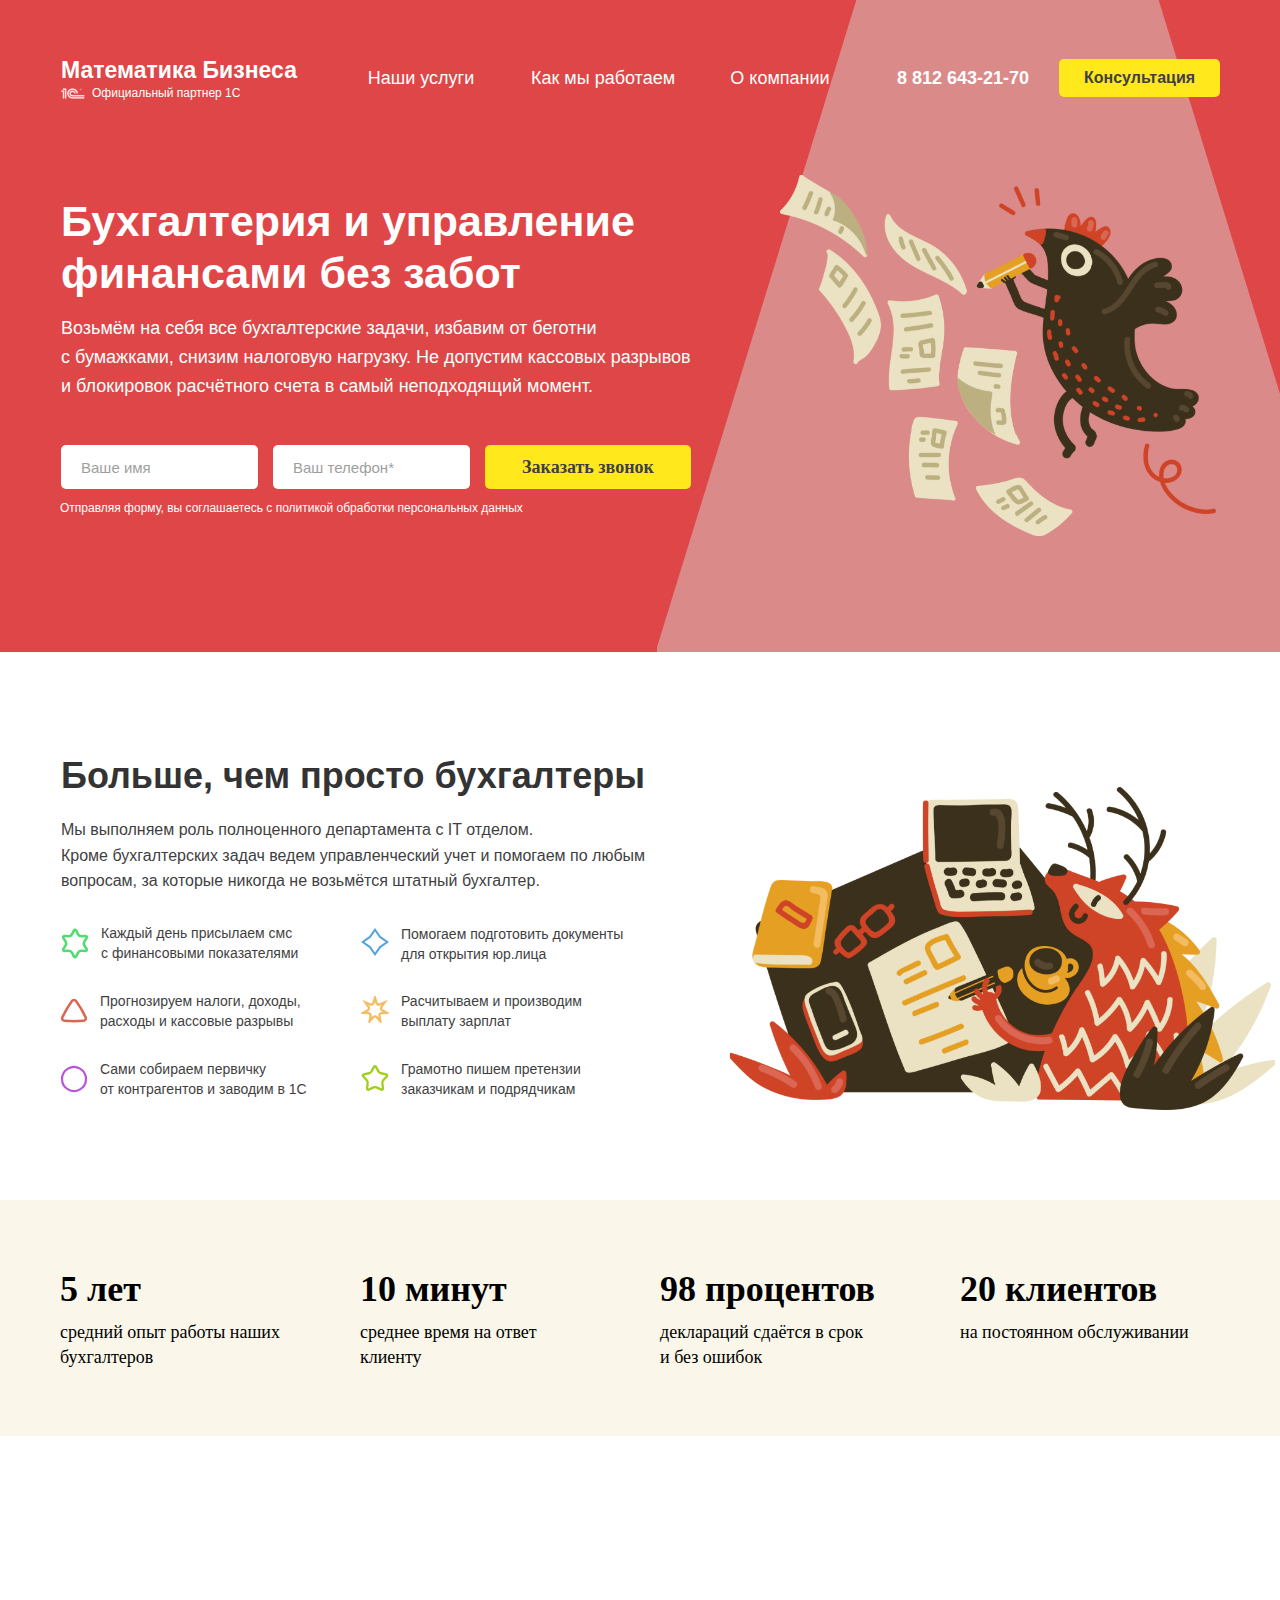
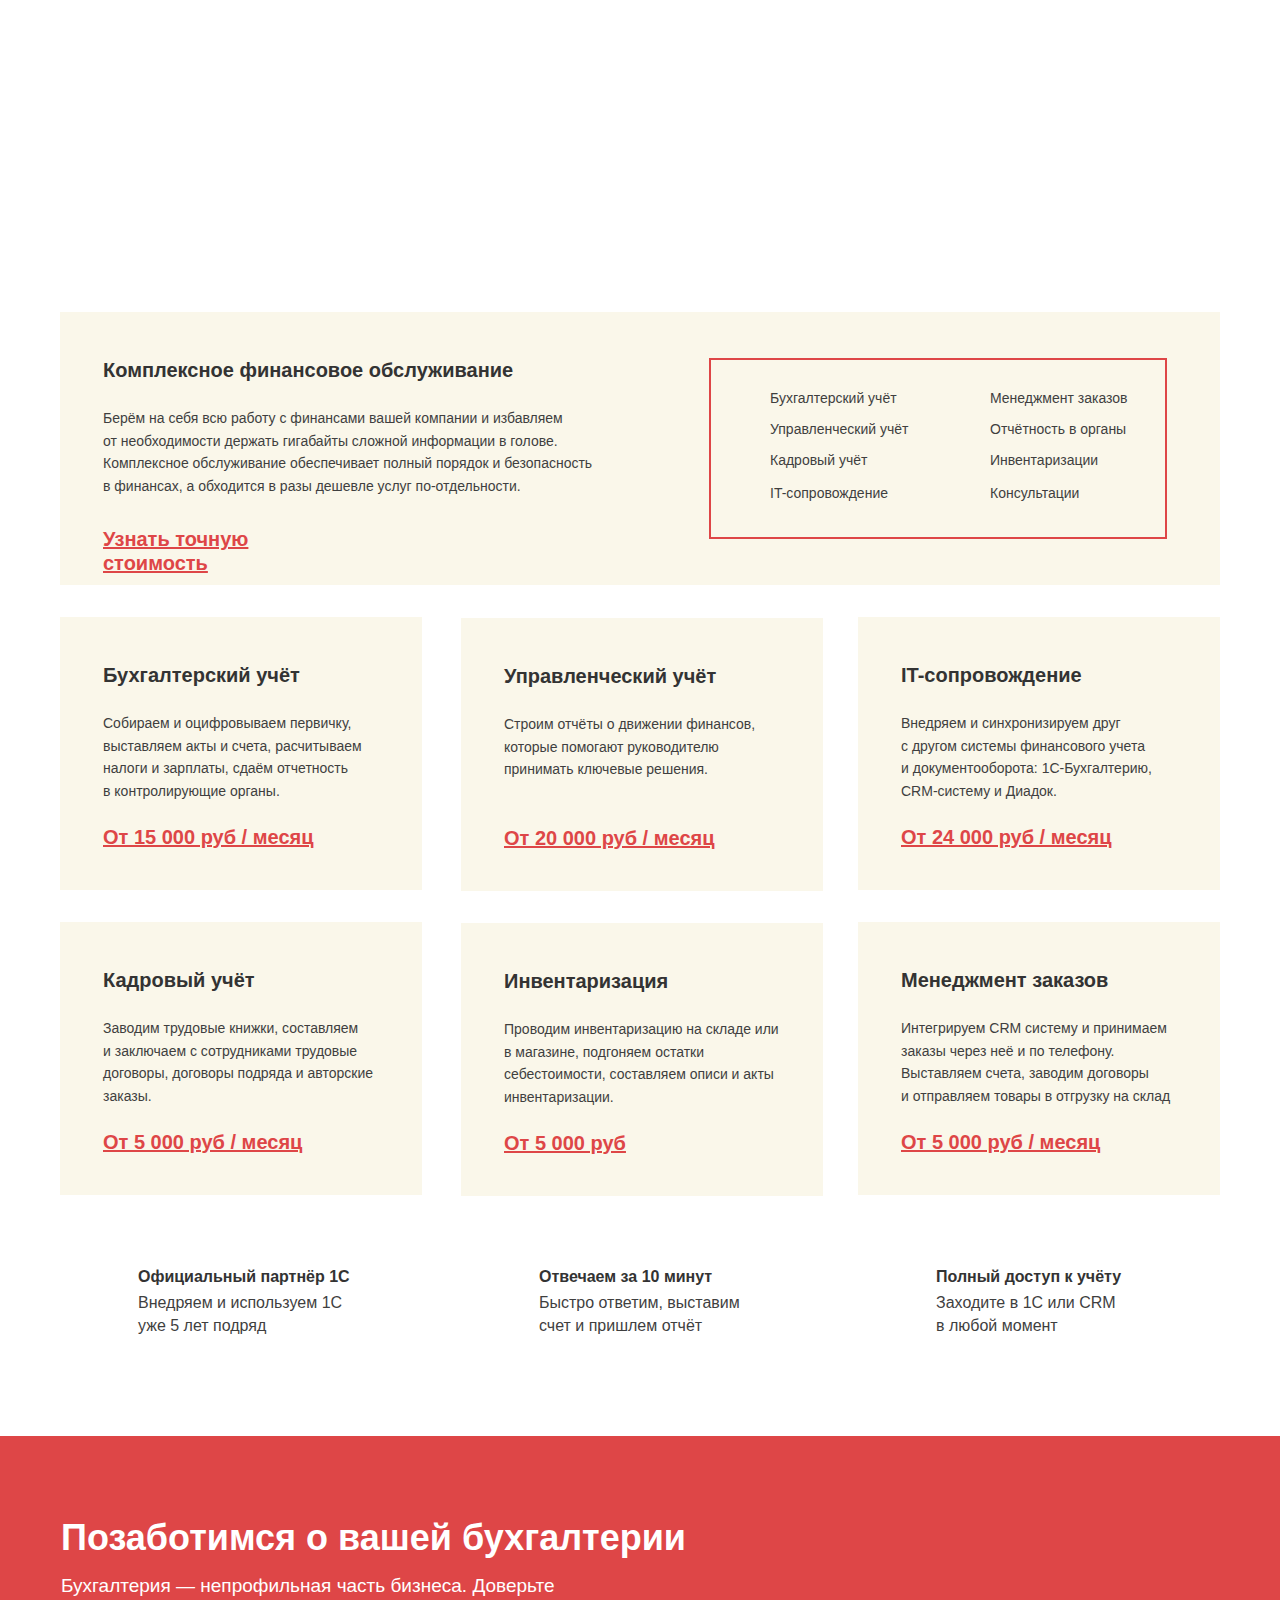
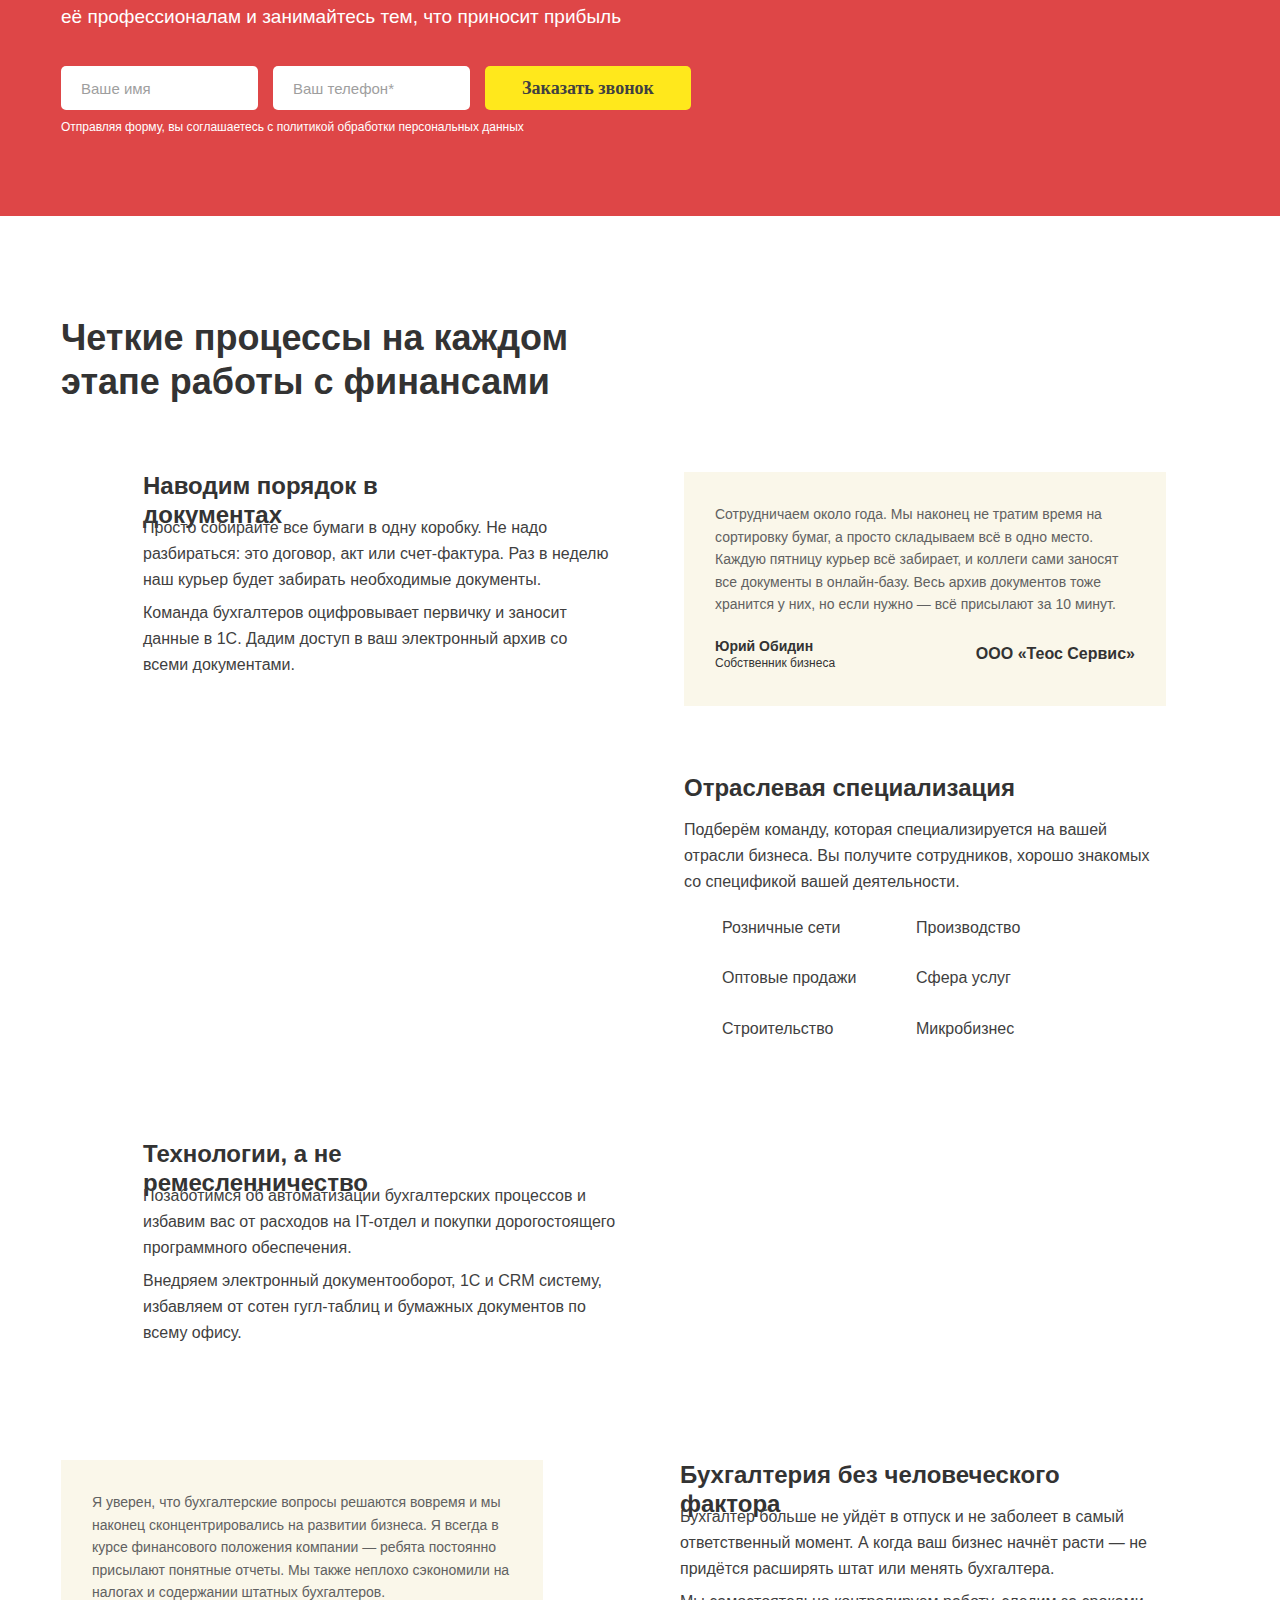
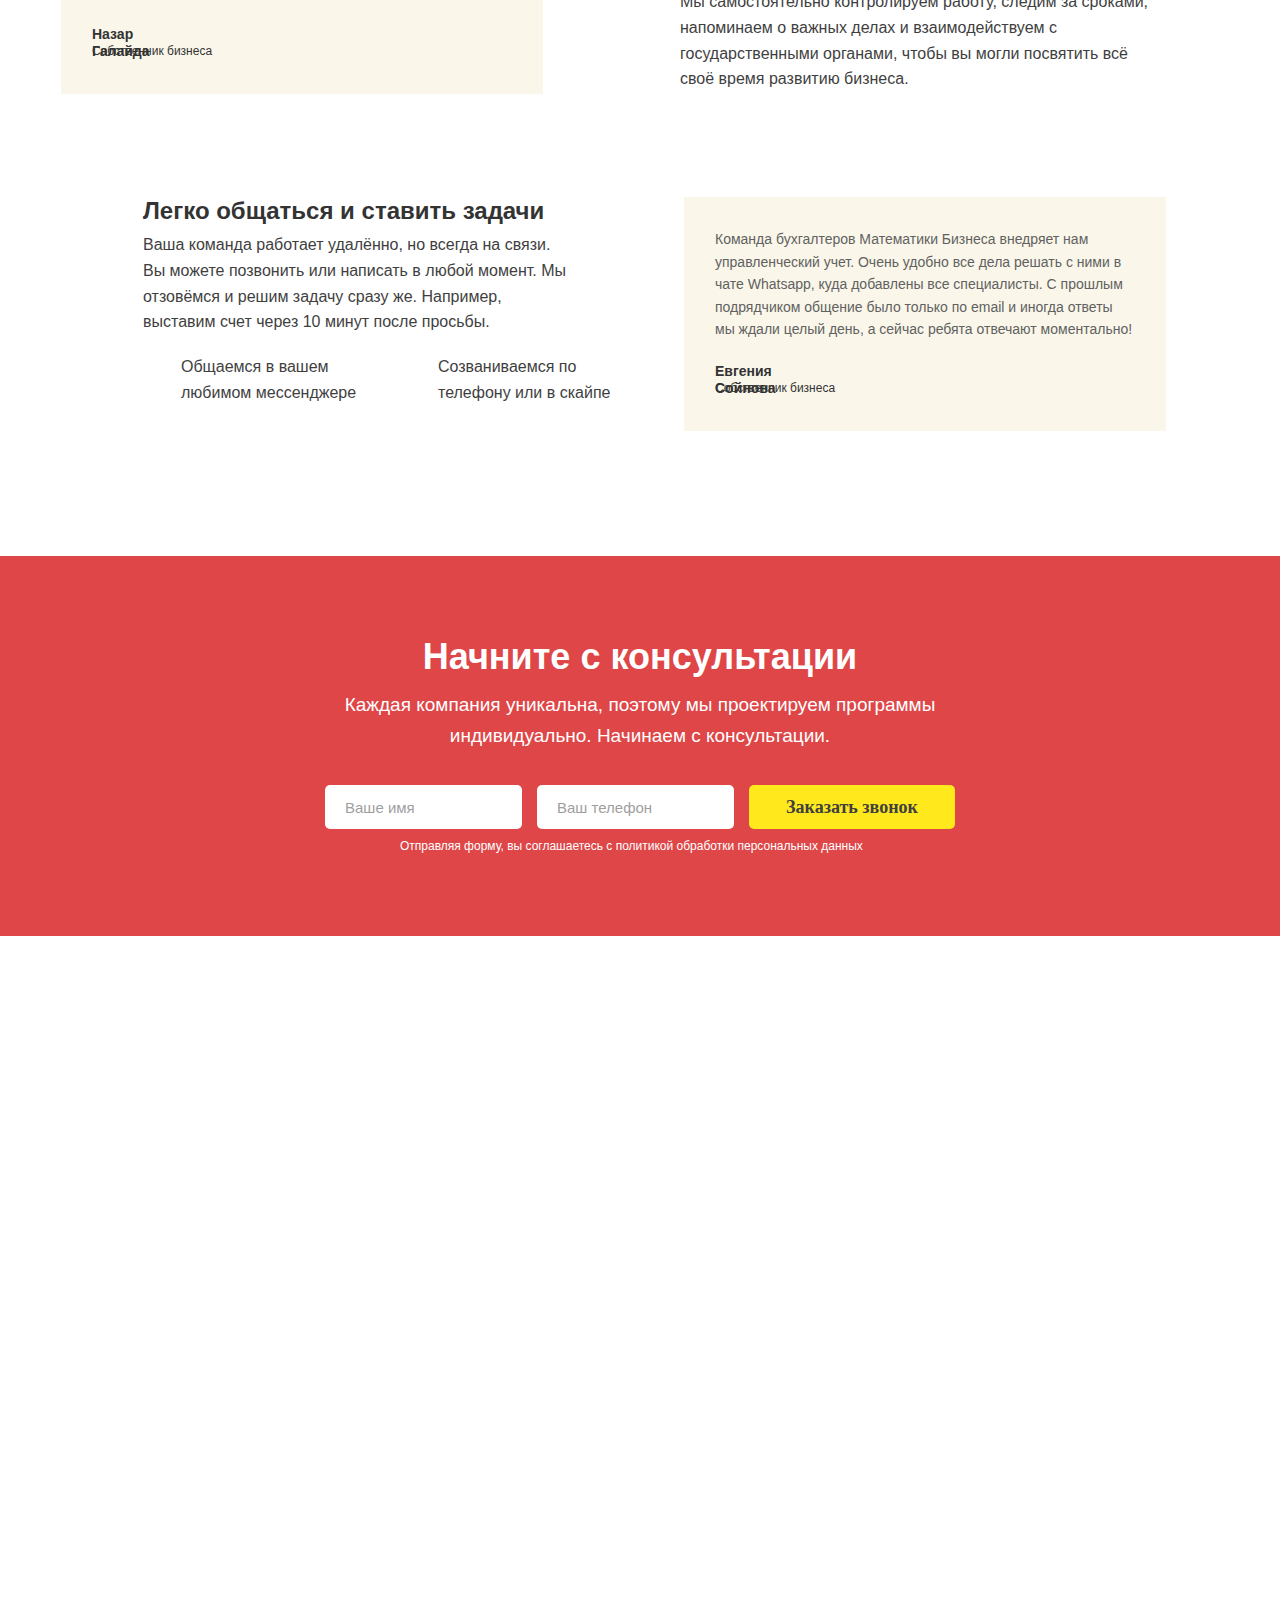
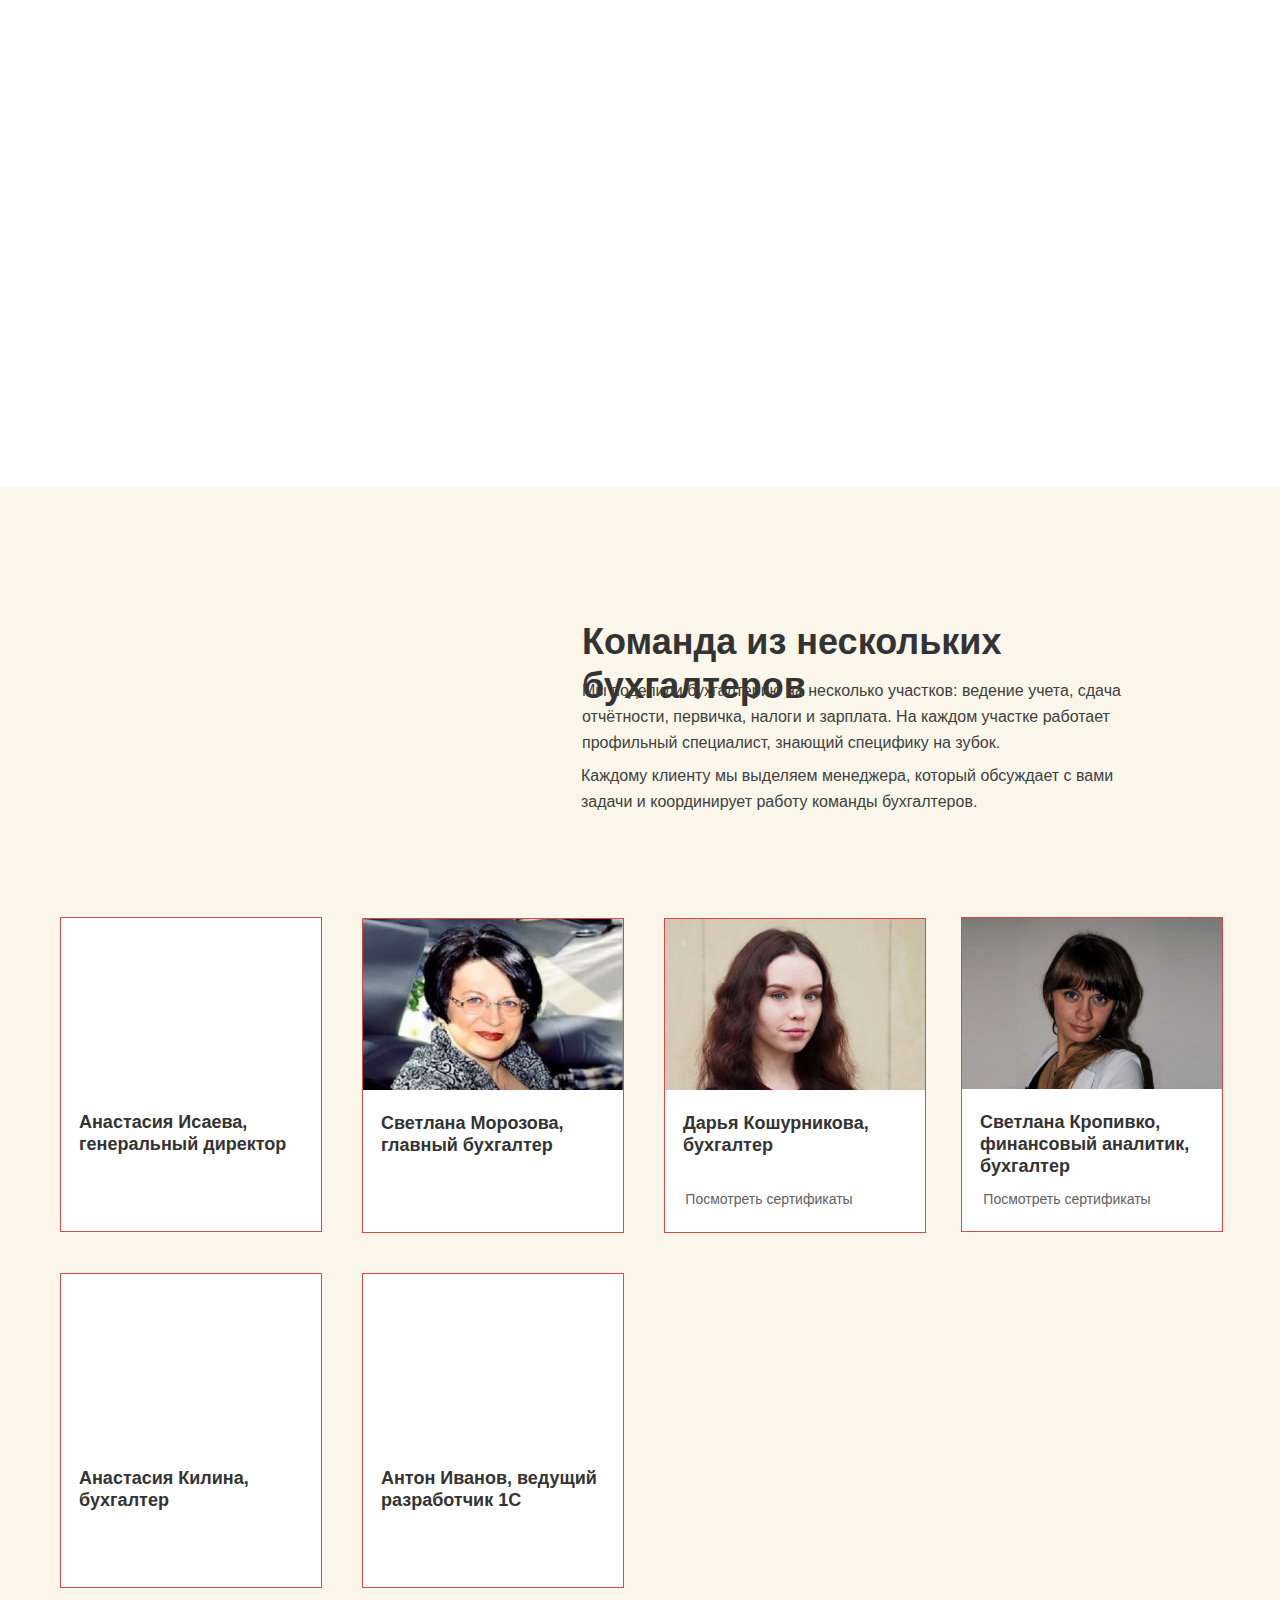
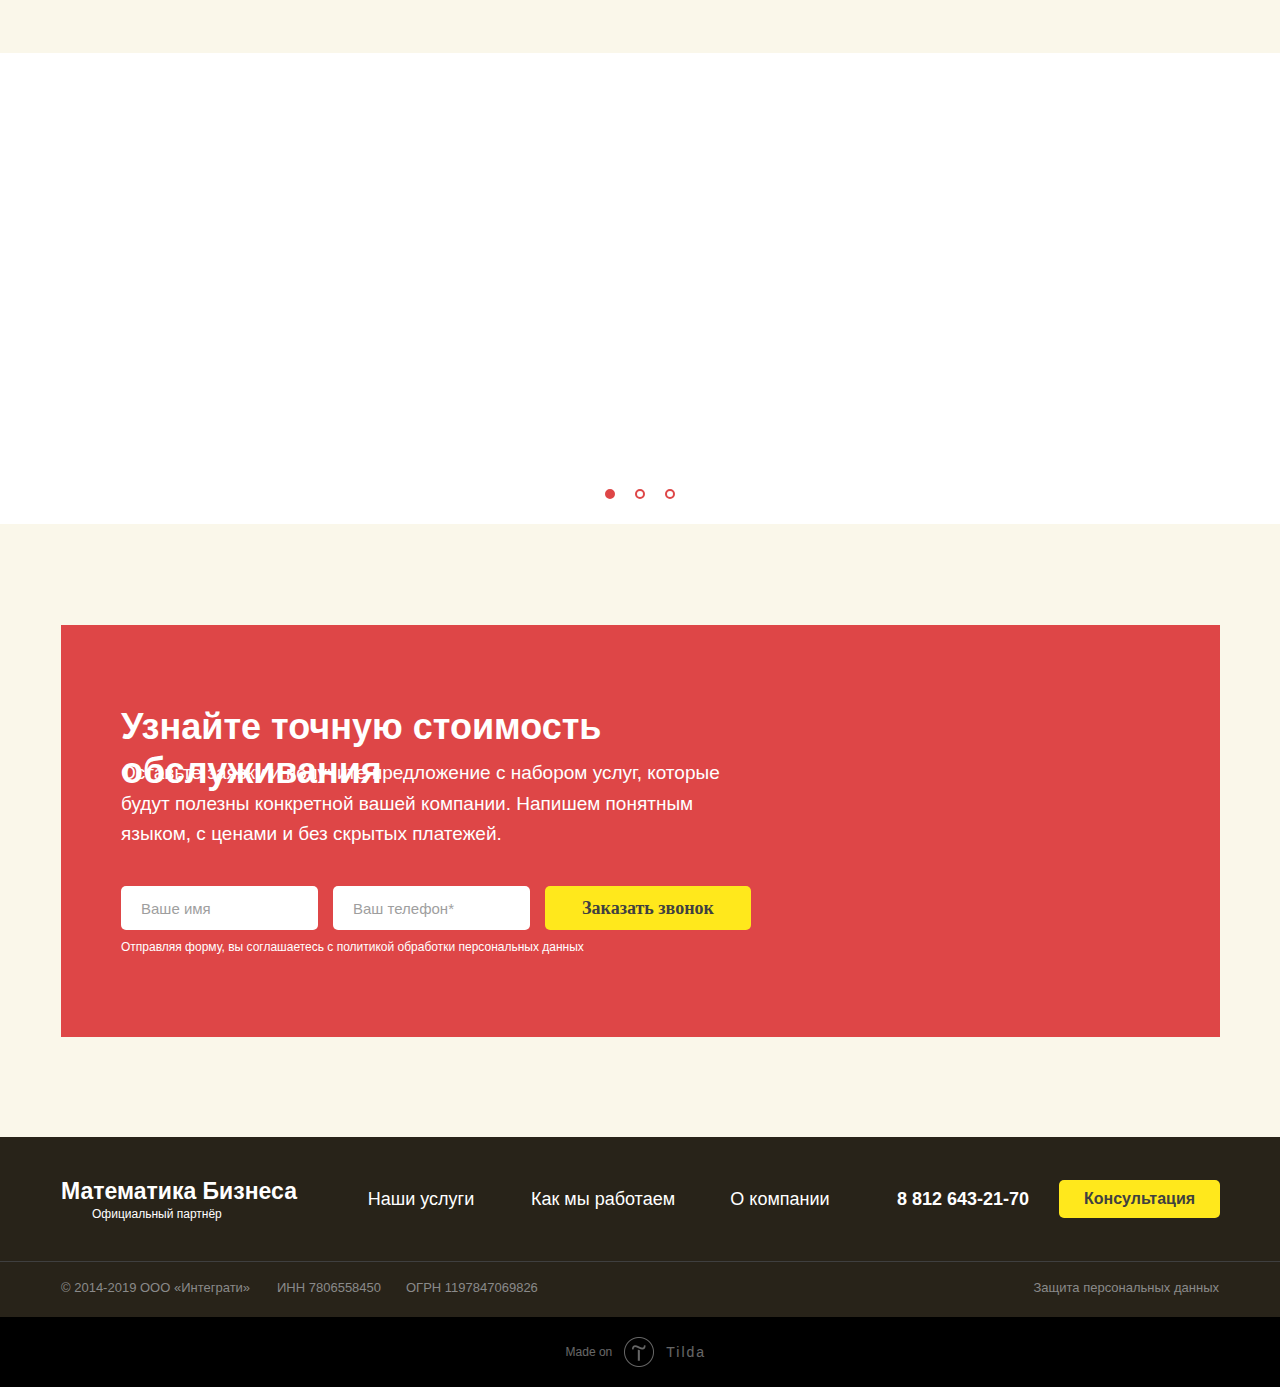
==== commit 91a681bb: "Update index.html" ====
--- a/index.html
+++ b/index.html
@@ -1,22 +1,22 @@
-<!DOCTYPE html><html> <head><meta charset="utf-8" /><meta http-equiv="Content-Type" content="text/html; charset=utf-8" /><meta name="viewport" content="width=device-width, initial-scale=1.0" /> <!--metatextblock--><title>Математика Бизнеса</title><meta name="description" content="Возьмём на себя все бухгалтерские задачи, избавим от беготни с бумажками, снизим налоговую нагрузку. Не допустим кассовых разрывов и блокировок расчётного счета в самый неподходящий момент." /><meta property="og:url" content="http://matembiz.ru" /><meta property="og:title" content="Математика Бизнеса" /><meta property="og:description" content="Возьмём на себя все бухгалтерские задачи, избавим от беготни с бумажками, снизим налоговую нагрузку. Не допустим кассовых разрывов и блокировок расчётного счета в самый неподходящий момент." /><meta property="og:type" content="website" /><meta property="og:image" content="images/tild6436-3733-4164-b934-363164646239__group_96.png" /> <link rel="canonical" href="http://matembiz.ru"><!--/metatextblock--><meta property="fb:app_id" content="257953674358265" /><meta name="format-detection" content="telephone=no" /><meta http-equiv="x-dns-prefetch-control" content="on"><link rel="shortcut icon" href="images/tildafavicon.ico" type="image/x-icon" /><!-- Assets --><link rel="stylesheet" href="css/tilda-grid-3.0.min.css" type="text/css" media="all" /><link rel="stylesheet" href="css/tilda-blocks-2.12.css?t=1584463809" type="text/css" media="all" /><link rel="stylesheet" href="css/tilda-animation-1.0.min.css" type="text/css" media="all" /><link rel="stylesheet" href="css/tilda-menusub-1.0.min.css" type="text/css" media="all" /><link rel="stylesheet" href="css/tilda-slds-1.4.min.css" type="text/css" media="all" /><link rel="stylesheet" href="css/tilda-zoom-2.0.min.css" type="text/css" media="all" /><link rel="stylesheet" href="css/tilda-popup-1.1.min.css" type="text/css" media="all" /><script src="js/jquery-1.10.2.min.js"></script><script src="js/tilda-scripts-2.8.min.js"></script><script src="js/tilda-blocks-2.7.js?t=1584463809"></script><script src="js/lazyload-1.3.min.js" charset="utf-8"></script><script src="js/tilda-animation-1.0.min.js" charset="utf-8"></script><script src="js/tilda-menusub-1.0.min.js" charset="utf-8"></script><script src="js/tilda-slds-1.4.min.js" charset="utf-8"></script><script src="js/hammer.min.js" charset="utf-8"></script><script src="js/tilda-zoom-2.0.min.js" charset="utf-8"></script><script src="js/tilda-animation-sbs-1.0.min.js" charset="utf-8"></script><script src="js/tilda-forms-1.0.min.js" charset="utf-8"></script><script src="js/tilda-zero-forms-1.0.min.js" charset="utf-8"></script><!-- Marquiz script start -->
-<script src="//script.marquiz.ru/v1.js" type="application/javascript"></script>
-<script>
-document.addEventListener("DOMContentLoaded", function() {
-  Marquiz.init({ 
-    id: '5de7bf479bf43c0044b0a226', 
-    autoOpen: false, 
-    autoOpenFreq: 'once', 
-    openOnExit: false 
-  });
-});
-</script>
-<!-- Marquiz script end --><script type="text/javascript">window.dataLayer = window.dataLayer || [];</script><!-- Google Tag Manager --><script type="text/javascript">(function(w,d,s,l,i){w[l]=w[l]||[];w[l].push({'gtm.start':	new Date().getTime(),event:'gtm.js'});var f=d.getElementsByTagName(s)[0],	j=d.createElement(s),dl=l!='dataLayer'?'&l='+l:'';j.async=true;j.src=	'https://www.googletagmanager.com/gtm.js?id='+i+dl;f.parentNode.insertBefore(j,f);	})(window,document,'script','dataLayer','GTM-N5QWHNT');</script><!-- End Google Tag Manager --><!-- Facebook Pixel Code --><script>!function(f,b,e,v,n,t,s)
-{if(f.fbq)return;n=f.fbq=function(){n.callMethod?n.callMethod.apply(n,arguments):n.queue.push(arguments)};
-if(!f._fbq)f._fbq=n;n.push=n;n.loaded=!0;n.version='2.0';n.agent='pltilda';
-n.queue=[];t=b.createElement(e);t.async=!0;
-t.src=v;s=b.getElementsByTagName(e)[0];
-s.parentNode.insertBefore(t,s)}(window, document,'script','https://connect.facebook.net/en_US/fbevents.js');
-fbq('init', '2108706739404309');
+<!DOCTYPE html><html> <head><meta charset="utf-8" /><meta http-equiv="Content-Type" content="text/html; charset=utf-8" /><meta name="viewport" content="width=device-width, initial-scale=1.0" /> <!--metatextblock--><title>Математика Бизнеса</title><meta name="description" content="Возьмём на себя все бухгалтерские задачи, избавим от беготни с бумажками, снизим налоговую нагрузку. Не допустим кассовых разрывов и блокировок расчётного счета в самый неподходящий момент." /><meta property="og:url" content="http://matembiz.ru" /><meta property="og:title" content="Математика Бизнеса" /><meta property="og:description" content="Возьмём на себя все бухгалтерские задачи, избавим от беготни с бумажками, снизим налоговую нагрузку. Не допустим кассовых разрывов и блокировок расчётного счета в самый неподходящий момент." /><meta property="og:type" content="website" /><meta property="og:image" content="images/tild6436-3733-4164-b934-363164646239__group_96.png" /> <link rel="canonical" href="http://matembiz.ru"><!--/metatextblock--><meta property="fb:app_id" content="257953674358265" /><meta name="format-detection" content="telephone=no" /><meta http-equiv="x-dns-prefetch-control" content="on"><link rel="shortcut icon" href="images/tildafavicon.ico" type="image/x-icon" /><!-- Assets --><link rel="stylesheet" href="css/tilda-grid-3.0.min.css" type="text/css" media="all" /><link rel="stylesheet" href="css/tilda-blocks-2.12.css?t=1584463809" type="text/css" media="all" /><link rel="stylesheet" href="css/tilda-animation-1.0.min.css" type="text/css" media="all" /><link rel="stylesheet" href="css/tilda-menusub-1.0.min.css" type="text/css" media="all" /><link rel="stylesheet" href="css/tilda-slds-1.4.min.css" type="text/css" media="all" /><link rel="stylesheet" href="css/tilda-zoom-2.0.min.css" type="text/css" media="all" /><link rel="stylesheet" href="css/tilda-popup-1.1.min.css" type="text/css" media="all" /><script src="js/jquery-1.10.2.min.js"></script><script src="js/tilda-scripts-2.8.min.js"></script><script src="js/tilda-blocks-2.7.js?t=1584463809"></script><script src="js/lazyload-1.3.min.js" charset="utf-8"></script><script src="js/tilda-animation-1.0.min.js" charset="utf-8"></script><script src="js/tilda-menusub-1.0.min.js" charset="utf-8"></script><script src="js/tilda-slds-1.4.min.js" charset="utf-8"></script><script src="js/hammer.min.js" charset="utf-8"></script><script src="js/tilda-zoom-2.0.min.js" charset="utf-8"></script><script src="js/tilda-animation-sbs-1.0.min.js" charset="utf-8"></script><script src="js/tilda-forms-1.0.min.js" charset="utf-8"></script><script src="js/tilda-zero-forms-1.0.min.js" charset="utf-8"></script><!-- Marquiz script start -->
+<script src="//script.marquiz.ru/v1.js" type="application/javascript"></script>
+<script>
+document.addEventListener("DOMContentLoaded", function() {
+  Marquiz.init({ 
+    id: '5de7bf479bf43c0044b0a226', 
+    autoOpen: false, 
+    autoOpenFreq: 'once', 
+    openOnExit: false 
+  });
+});
+</script>
+<!-- Marquiz script end --><script type="text/javascript">window.dataLayer = window.dataLayer || [];</script><!-- Google Tag Manager --><script type="text/javascript">(function(w,d,s,l,i){w[l]=w[l]||[];w[l].push({'gtm.start':	new Date().getTime(),event:'gtm.js'});var f=d.getElementsByTagName(s)[0],	j=d.createElement(s),dl=l!='dataLayer'?'&l='+l:'';j.async=true;j.src=	'https://www.googletagmanager.com/gtm.js?id='+i+dl;f.parentNode.insertBefore(j,f);	})(window,document,'script','dataLayer','GTM-N5QWHNT');</script><!-- End Google Tag Manager --><!-- Facebook Pixel Code --><script>!function(f,b,e,v,n,t,s)
+{if(f.fbq)return;n=f.fbq=function(){n.callMethod?n.callMethod.apply(n,arguments):n.queue.push(arguments)};
+if(!f._fbq)f._fbq=n;n.push=n;n.loaded=!0;n.version='2.0';n.agent='pltilda';
+n.queue=[];t=b.createElement(e);t.async=!0;
+t.src=v;s=b.getElementsByTagName(e)[0];
+s.parentNode.insertBefore(t,s)}(window, document,'script','https://connect.facebook.net/en_US/fbevents.js');
+fbq('init', '2108706739404309');
 fbq('track', 'PageView');</script><!-- End Facebook Pixel Code --></head><body class="t-body" style="margin:0;"><!--allrecords--><div id="allrecords" data-tilda-export="yes" class="t-records" data-hook="blocks-collection-content-node" data-tilda-project-id="626202" data-tilda-page-id="8556128" data-tilda-formskey="c3100a2f120623bc666e4f3b6a783af1" ><div id="rec148231032" class="r t-rec" style=" " data-animationappear="off" data-record-type="131" ><!-- T123 --><div class="t123" ><div class="t-container_100 "><div class="t-width t-width_100 ">
 <!-- Facebook Pixel Code -->
 <script>
@@ -36,189 +36,189 @@
 /></noscript>
 <!-- End Facebook Pixel Code -->
  
-</div> </div></div></div><div id="rec148231035" class="r t-rec t-screenmax-480px" style="background-color:#de4647; " data-record-type="309" data-screen-max="480px" data-bg-color="#de4647"><!-- T280 --><div id="nav148231035marker"></div><div id="nav148231035" class="t280 " data-menu="yes" data-appearoffset=""> <div class="t280__container t280__positionstatic" style=""> <div class="t280__container__bg" style="background-color: rgba(222,70,71,1); box-shadow: 0px 1px 3px rgba(0,0,0,0.0);" data-bgcolor-hex="#de4647" data-bgcolor-rgba="rgba(222,70,71,1)" data-navmarker="nav148231035marker" data-appearoffset="" data-bgopacity="1" data-bgcolor-rgba-afterscroll="rgba(222,70,71,1)" data-bgopacity2="1" data-menu-shadow="0px 1px 3px rgba(0,0,0,0.0)"></div> <div class="t280__menu__content "> <div class="t280__logo__container" style="height:80px;"> <div class="t280__logo__content"><a class="t280__logo" href="/" style="color:#ffffff;font-size:18px;font-weight:700;font-family:&apos;Intro-Avenir&apos;;"><div field="title" class="t-title t-title_xs" style="color:#ffffff;font-size:18px;font-weight:700;font-family:&apos;Intro-Avenir&apos;;"><div style="font-size:16px;line-height:18px;" data-customstyle="yes"><span style="font-family: Intro-Avenir;"><span data-redactor-style="color: rgb(222, 70, 71);" style="color: rgb(222, 70, 71);">_</span><strong>Математика Бизнеса</strong></span><br /><span style="font-size: 14px;"><span data-redactor-style="font-family: Intro-Avenir;" style="font-family: Intro-Avenir;"><em data-redactor-tag="em"><span style="color: rgb(222, 70, 71);">_</span>Официальный партнер 1С</em></span></span></div></div></a></div> <div class="t280__burger"> <span style="background-color:#ffffff;"></span> <span style="background-color:#ffffff;"></span> <span style="background-color:#ffffff;"></span> <span style="background-color:#ffffff;"></span> </div> </div> </div> </div> <div class="t280__menu__wrapper t280__menu__wrapper_2"> <div class="t280__menu__bg" style="background-color:#d34243; opacity:1;"></div> <div class="t280__menu__container"> <div class="t280__menu t-width t-width_6"> <a class="t280__menu__item t-title t-title_xl t-menu__link-item" href="#rec148231042" data-menu-submenu-hook="" style="color:#ffffff;font-size:21px;font-weight:400;font-family:&apos;Intro-Avenir&apos;;">Наши услуги</a> <a class="t280__menu__item t-title t-title_xl t-menu__link-item" href="#rec148231047" data-menu-submenu-hook="" style="color:#ffffff;font-size:21px;font-weight:400;font-family:&apos;Intro-Avenir&apos;;">Как мы работаем</a> <a class="t280__menu__item t-title t-title_xl t-menu__link-item" href="#rec148231051" data-menu-submenu-hook="" style="color:#ffffff;font-size:21px;font-weight:400;font-family:&apos;Intro-Avenir&apos;;">О компании</a> </div> <div class="t280__bottom t-width t-width_6"> <div class="t280__descr t280__bottom__item t-descr t-descr_xs" style="font-size:21px;font-weight:700;font-family:&apos;Intro-Avenir&apos;;"><a href="tel:88124480840" target="_blank" style="">8 812 448-08-40</a></div> <div class="t-sociallinks"> <div class="t-sociallinks__wrapper"> <div class="t-sociallinks__item"> <a href="https://www.facebook.com/%D0%AF%D1%80%D0%BE%D1%81%D0%BB%D0%B0%D0%B2-%D0%A1%D1%82%D0%B5%D1%86%D0%B5%D0%BD%D0%BA%D0%BE-459834847881365/?__tn__=%2Cd%2CP-R&amp;eid=ARC4r9CqtVVw-XuzuRuw6g2rNJp-dbB-55Pj-AfBWrYD3ZiFaBd6uX2eKScEnD578fh5oelzuz-sR37Z" target="_blank"> <svg class="t-sociallinks__svg" version="1.1" id="Layer_1" xmlns="http://www.w3.org/2000/svg" xmlns:xlink="http://www.w3.org/1999/xlink" x="0px" y="0px" width="30px" height="30px" viewBox="0 0 48 48" enable-background="new 0 0 48 48" xml:space="preserve"><desc>Facebook</desc><path style="fill:#000000;" d="M47.761,24c0,13.121-10.638,23.76-23.758,23.76C10.877,47.76,0.239,37.121,0.239,24c0-13.124,10.638-23.76,23.764-23.76C37.123,0.24,47.761,10.876,47.761,24 M20.033,38.85H26.2V24.01h4.163l0.539-5.242H26.2v-3.083c0-1.156,0.769-1.427,1.308-1.427h3.318V9.168L26.258,9.15c-5.072,0-6.225,3.796-6.225,6.224v3.394H17.1v5.242h2.933V38.85z"/></svg> </a> </div> </div></div> </div> </div> </div></div><script type="text/javascript"> $(document).ready(function() { t280_showMenu('148231035'); t280_changeSize('148231035');	t280_highlight(); }); $(window).resize(function() { t280_changeSize('148231035'); }); </script> <script type="text/javascript"> $(document).ready(function() { setTimeout(function(){ t_menusub_init('148231035'); }, 500); });</script><style>@media screen and (max-width: 980px) { #rec148231035 .t-menusub__menu .t-menusub__link-item { color:#ffffff !important; }
-}</style><!--[if IE 8]><style>#rec148231035 .t280__container__bg { filter: progid:DXImageTransform.Microsoft.gradient(startColorStr='#D9de4647', endColorstr='#D9de4647');
-}</style><![endif]--> </div><div id="rec148231036" class="r t-rec" style=" " data-animationappear="off" data-record-type="396" ><!-- T396 --><style>#rec148231036 .t396__artboard{height: 652px;background-color: #de4647;}#rec148231036 .t396__filter{height: 652px;}#rec148231036 .t396__carrier{height: 652px;background-position: center center;background-attachment: scroll;background-size:cover;background-repeat:no-repeat;}@media screen and (max-width: 1199px){#rec148231036 .t396__artboard{}#rec148231036 .t396__filter{}#rec148231036 .t396__carrier{background-attachment:scroll;}}@media screen and (max-width: 959px){}@media screen and (max-width: 639px){#rec148231036 .t396__artboard{height: 702px;}#rec148231036 .t396__filter{height: 702px;}#rec148231036 .t396__carrier{height: 702px;}}@media screen and (max-width: 479px){#rec148231036 .t396__artboard{height: 772px;}#rec148231036 .t396__filter{height: 772px;}#rec148231036 .t396__carrier{height: 772px;}}#rec148231036 .tn-elem[data-elem-id="1470209944682"]{color:#ffffff;z-index:2;top: 59px;left: calc(50% - 600px + 21px);width:240px;}#rec148231036 .tn-elem[data-elem-id="1470209944682"] .tn-atom{color:#ffffff;font-size:23px;font-family:'Intro-Avenir',Arial,sans-serif;line-height:1;font-weight:700;background-position:center center;border-color:transparent;border-style:solid;}@media screen and (max-width: 1199px){#rec148231036 .tn-elem[data-elem-id="1470209944682"]{top: 59px;left: calc(50% - 480px + 11px);}}@media screen and (max-width: 959px){}@media screen and (max-width: 639px){}@media screen and (max-width: 479px){#rec148231036 .tn-elem[data-elem-id="1470209944682"]{top: 60px;left: calc(50% - 160px + -340px);}#rec148231036 .tn-elem[data-elem-id="1470209944682"] .tn-atom{opacity:0;}}#rec148231036 .tn-elem[data-elem-id="1470210224069"]{z-index:1;top: -40px;left: calc(50% - 600px + 617px);width:701px;height:701px;}#rec148231036 .tn-elem[data-elem-id="1470210224069"] .tn-atom{background-position:center center;background-size:cover;background-repeat:no-repeat;border-color:transparent;border-style:solid;}@media screen and (max-width: 1199px){#rec148231036 .tn-elem[data-elem-id="1470210224069"]{top: -40px;left: calc(50% - 480px + 522px);}}@media screen and (max-width: 959px){#rec148231036 .tn-elem[data-elem-id="1470210224069"]{top: -40px;left: calc(50% - 320px + 327px);}}@media screen and (max-width: 639px){#rec148231036 .tn-elem[data-elem-id="1470210224069"]{top: -19px;left: calc(50% - 240px + 228px);width:767px;height:767px;}}@media screen and (max-width: 479px){#rec148231036 .tn-elem[data-elem-id="1470210224069"]{top: -10px;left: calc(50% - 160px + 4px);width:796px;height:796px;}}#rec148231036 .tn-elem[data-elem-id="1470233923389"]{color:#ffffff;z-index:6;top: 196px;left: calc(50% - 600px + 21px);width:580px;}#rec148231036 .tn-elem[data-elem-id="1470233923389"] .tn-atom{color:#ffffff;font-size:43px;font-family:'Intro-Avenir',Arial,sans-serif;line-height:1.2;font-weight:700;background-position:center center;border-color:transparent;border-style:solid;}@media screen and (max-width: 1199px){#rec148231036 .tn-elem[data-elem-id="1470233923389"]{top: 196px;left: calc(50% - 480px + 11px);}#rec148231036 .tn-elem[data-elem-id="1470233923389"] .tn-atom{font-size:32px;}}@media screen and (max-width: 959px){#rec148231036 .tn-elem[data-elem-id="1470233923389"]{top: 177px;left: calc(50% - 320px + 11px);width:370px;}#rec148231036 .tn-elem[data-elem-id="1470233923389"] .tn-atom{font-size:28px;}}@media screen and (max-width: 639px){#rec148231036 .tn-elem[data-elem-id="1470233923389"]{top: 165px;left: calc(50% - 240px + 11px);}}@media screen and (max-width: 479px){#rec148231036 .tn-elem[data-elem-id="1470233923389"]{top: 45px;left: calc(50% - 160px + 11px);width:300px;}#rec148231036 .tn-elem[data-elem-id="1470233923389"] .tn-atom{font-size:23px;}}#rec148231036 .tn-elem[data-elem-id="1569943694627"]{z-index:7;top: 88px;left: calc(50% - 600px + 21px);width:25px;}#rec148231036 .tn-elem[data-elem-id="1569943694627"] .tn-atom{background-position:center center;border-color:transparent;border-style:solid;}@media screen and (max-width: 1199px){#rec148231036 .tn-elem[data-elem-id="1569943694627"]{top: 88px;left: calc(50% - 480px + 11px);}}@media screen and (max-width: 959px){}@media screen and (max-width: 639px){}@media screen and (max-width: 479px){#rec148231036 .tn-elem[data-elem-id="1569943694627"]{top: 89px;left: calc(50% - 160px + -350px);}#rec148231036 .tn-elem[data-elem-id="1569943694627"] .tn-atom{opacity:0;}}#rec148231036 .tn-elem[data-elem-id="1569943738065"]{color:#ffffff;z-index:8;top: 85px;left: calc(50% - 600px + 52px);width:230px;}#rec148231036 .tn-elem[data-elem-id="1569943738065"] .tn-atom{color:#ffffff;font-size:12px;font-family:'Intro-Avenir',Arial,sans-serif;line-height:1.4;font-weight:300;background-position:center center;border-color:transparent;border-style:solid;}@media screen and (max-width: 1199px){#rec148231036 .tn-elem[data-elem-id="1569943738065"]{top: 85px;left: calc(50% - 480px + 42px);}}@media screen and (max-width: 959px){}@media screen and (max-width: 639px){}@media screen and (max-width: 479px){#rec148231036 .tn-elem[data-elem-id="1569943738065"]{top: 86px;left: calc(50% - 160px + -309px);}#rec148231036 .tn-elem[data-elem-id="1569943738065"] .tn-atom{opacity:0;}}#rec148231036 .tn-elem[data-elem-id="1569943828851"]{color:#ffffff;text-align:center;z-index:10;top: 61px;left: calc(50% - 600px + 321px);width:120px;height:35px;}#rec148231036 .tn-elem[data-elem-id="1569943828851"] .tn-atom{color:#ffffff;font-size:18px;font-family:'Intro-Avenir',Arial,sans-serif;line-height:1.55;font-weight:400;background-position:center center;border-color:transparent;border-style:solid;transition: background-color 0.2s ease-in-out, color 0.2s ease-in-out, border-color 0.2s ease-in-out;}@media screen and (max-width: 1199px){#rec148231036 .tn-elem[data-elem-id="1569943828851"]{top: 62px;left: calc(50% - 480px + 268px);}}@media screen and (max-width: 959px){#rec148231036 .tn-elem[data-elem-id="1569943828851"] .tn-atom{opacity:0;}}@media screen and (max-width: 639px){}@media screen and (max-width: 479px){#rec148231036 .tn-elem[data-elem-id="1569943828851"]{top: 62px;left: calc(50% - 160px + 268px);}}#rec148231036 .tn-elem[data-elem-id="1569943911369"]{color:#ffffff;text-align:center;z-index:11;top: 61px;left: calc(50% - 600px + 483px);width:160px;height:35px;}#rec148231036 .tn-elem[data-elem-id="1569943911369"] .tn-atom{color:#ffffff;font-size:18px;font-family:'Intro-Avenir',Arial,sans-serif;line-height:1.55;font-weight:400;background-position:center center;border-color:transparent;border-style:solid;transition: background-color 0.2s ease-in-out, color 0.2s ease-in-out, border-color 0.2s ease-in-out;}@media screen and (max-width: 1199px){#rec148231036 .tn-elem[data-elem-id="1569943911369"]{top: 62px;left: calc(50% - 480px + 420px);}}@media screen and (max-width: 959px){#rec148231036 .tn-elem[data-elem-id="1569943911369"] .tn-atom{opacity:0;}}@media screen and (max-width: 639px){}@media screen and (max-width: 479px){#rec148231036 .tn-elem[data-elem-id="1569943911369"]{top: 62px;left: calc(50% - 160px + 430px);}}#rec148231036 .tn-elem[data-elem-id="1569944197912"]{color:#404040;text-align:center;z-index:13;top: 59px;left: calc(50% - 600px + 1019px);width:161px;height:38px;}#rec148231036 .tn-elem[data-elem-id="1569944197912"] .tn-atom{color:#404040;font-size:16px;font-family:'Intro-Avenir',Arial,sans-serif;line-height:1.4;font-weight:600;border-radius:5px;background-color:#ffe81c;background-position:center center;border-color:transparent;border-style:solid;transition: background-color 0.2s ease-in-out, color 0.2s ease-in-out, border-color 0.2s ease-in-out;}@media screen and (max-width: 1199px){#rec148231036 .tn-elem[data-elem-id="1569944197912"]{top: 60px;left: calc(50% - 480px + 789px);}}@media screen and (max-width: 959px){#rec148231036 .tn-elem[data-elem-id="1569944197912"]{top: 60px;left: calc(50% - 320px + 469px);}}@media screen and (max-width: 639px){#rec148231036 .tn-elem[data-elem-id="1569944197912"]{top: 49px;left: calc(50% - 240px + 309px);}}@media screen and (max-width: 479px){#rec148231036 .tn-elem[data-elem-id="1569944197912"]{top: 50px;left: calc(50% - 160px + 570px);}#rec148231036 .tn-elem[data-elem-id="1569944197912"] .tn-atom{opacity:0;}}#rec148231036 .tn-elem[data-elem-id="1569944298389"]{color:#ffffff;text-align:center;z-index:14;top: 61px;left: calc(50% - 600px + 848px);width:150px;height:35px;}#rec148231036 .tn-elem[data-elem-id="1569944298389"] .tn-atom{color:#ffffff;font-size:18px;font-family:'Intro-Avenir',Arial,sans-serif;line-height:1.55;font-weight:700;background-position:center center;border-color:transparent;border-style:solid;transition: background-color 0.2s ease-in-out, color 0.2s ease-in-out, border-color 0.2s ease-in-out;}@media screen and (max-width: 1199px){#rec148231036 .tn-elem[data-elem-id="1569944298389"]{top: 62px;left: calc(50% - 480px + 616px);}}@media screen and (max-width: 959px){#rec148231036 .tn-elem[data-elem-id="1569944298389"]{top: 62px;left: calc(50% - 320px + 296px);}}@media screen and (max-width: 639px){#rec148231036 .tn-elem[data-elem-id="1569944298389"]{top: 89px;left: calc(50% - 240px + 314px);}}@media screen and (max-width: 479px){#rec148231036 .tn-elem[data-elem-id="1569944298389"]{top: 90px;left: calc(50% - 160px + 575px);}#rec148231036 .tn-elem[data-elem-id="1569944298389"] .tn-atom{opacity:0;}}#rec148231036 .tn-elem[data-elem-id="1569944553224"]{z-index:15;top: 175px;left: calc(50% - 600px + 740px);width:436px;}#rec148231036 .tn-elem[data-elem-id="1569944553224"] .tn-atom{background-position:center center;border-color:transparent;border-style:solid;}@media screen and (max-width: 1199px){#rec148231036 .tn-elem[data-elem-id="1569944553224"]{top: 175px;left: calc(50% - 480px + 620px);width:366px;}}@media screen and (max-width: 959px){#rec148231036 .tn-elem[data-elem-id="1569944553224"]{top: 195px;left: calc(50% - 320px + 430px);width:216px;}}@media screen and (max-width: 639px){#rec148231036 .tn-elem[data-elem-id="1569944553224"]{top: 195px;left: calc(50% - 240px + 600px);}}@media screen and (max-width: 479px){#rec148231036 .tn-elem[data-elem-id="1569944553224"]{top: 298px;left: calc(50% - 160px + 57px);width:206px;}#rec148231036 .tn-elem[data-elem-id="1569944553224"] .tn-atom{opacity:1;}}#rec148231036 .tn-elem[data-elem-id="1569944613858"]{color:#ffffff;z-index:16;top: 314px;left: calc(50% - 600px + 21px);width:640px;}#rec148231036 .tn-elem[data-elem-id="1569944613858"] .tn-atom{color:#ffffff;font-size:18px;font-family:'Intro-Avenir',Arial,sans-serif;line-height:1.6;font-weight:300;background-position:center center;border-color:transparent;border-style:solid;}@media screen and (max-width: 1199px){#rec148231036 .tn-elem[data-elem-id="1569944613858"]{top: 295px;left: calc(50% - 480px + 10px);width:610px;}#rec148231036 .tn-elem[data-elem-id="1569944613858"] .tn-atom{font-size:16px;}}@media screen and (max-width: 959px){#rec148231036 .tn-elem[data-elem-id="1569944613858"]{top: 265px;left: calc(50% - 320px + 10px);width:420px;}}@media screen and (max-width: 639px){#rec148231036 .tn-elem[data-elem-id="1569944613858"]{top: 253px;left: calc(50% - 240px + 10px);}}@media screen and (max-width: 479px){#rec148231036 .tn-elem[data-elem-id="1569944613858"]{top: 124px;left: calc(50% - 160px + 10px);width:300px;}}#rec148231036 .tn-elem[data-elem-id="1569944699986"]{color:#ffffff;z-index:17;top: 499px;left: calc(50% - 600px + 20px);width:480px;}#rec148231036 .tn-elem[data-elem-id="1569944699986"] .tn-atom{color:#ffffff;font-size:12px;font-family:'Intro-Avenir',Arial,sans-serif;line-height:1.6;font-weight:300;background-position:center center;border-color:transparent;border-style:solid;}@media screen and (max-width: 1199px){#rec148231036 .tn-elem[data-elem-id="1569944699986"]{top: 537px;left: calc(50% - 480px + 11px);}}@media screen and (max-width: 959px){#rec148231036 .tn-elem[data-elem-id="1569944699986"]{top: 532px;left: calc(50% - 320px + 11px);}}@media screen and (max-width: 639px){#rec148231036 .tn-elem[data-elem-id="1569944699986"]{top: 620px;left: calc(50% - 240px + 13px);width:380px;}#rec148231036 .tn-elem[data-elem-id="1569944699986"]{text-align:left;}}@media screen and (max-width: 479px){#rec148231036 .tn-elem[data-elem-id="1569944699986"]{top: 701px;left: calc(50% - 160px + 13px);width:300px;}}#rec148231036 .tn-elem[data-elem-id="1569944734271"]{z-index:18;top: 445px;left: calc(50% - 600px + 21px);width:630px;}#rec148231036 .tn-elem[data-elem-id="1569944734271"] .tn-atom{background-position:center center;border-color:transparent;border-style:solid;}@media screen and (max-width: 1199px){#rec148231036 .tn-elem[data-elem-id="1569944734271"]{top: 483px;left: calc(50% - 480px + 11px);}}@media screen and (max-width: 959px){#rec148231036 .tn-elem[data-elem-id="1569944734271"]{top: 478px;left: calc(50% - 320px + 11px);width:600px;}}@media screen and (max-width: 639px){#rec148231036 .tn-elem[data-elem-id="1569944734271"]{top: 437px;left: calc(50% - 240px + 11px);width:380px;}}@media screen and (max-width: 479px){#rec148231036 .tn-elem[data-elem-id="1569944734271"]{top: 523px;left: calc(50% - 160px + 11px);width:300px;}}#rec148231036 .tn-elem[data-elem-id="1570116271959"]{color:#ffffff;text-align:center;z-index:19;top: 61px;left: calc(50% - 600px + 660px);width:160px;height:35px;}#rec148231036 .tn-elem[data-elem-id="1570116271959"] .tn-atom{color:#ffffff;font-size:18px;font-family:'Intro-Avenir',Arial,sans-serif;line-height:1.55;font-weight:400;background-position:center center;border-color:transparent;border-style:solid;transition: background-color 0.2s ease-in-out, color 0.2s ease-in-out, border-color 0.2s ease-in-out;}@media screen and (max-width: 1199px){#rec148231036 .tn-elem[data-elem-id="1570116271959"]{top: 100px;left: calc(50% - 480px + 400px);}#rec148231036 .tn-elem[data-elem-id="1570116271959"] .tn-atom{opacity:0;}}@media screen and (max-width: 959px){}@media screen and (max-width: 639px){}@media screen and (max-width: 479px){#rec148231036 .tn-elem[data-elem-id="1570116271959"]{top: 100px;left: calc(50% - 160px + 410px);}}</style> <div class='t396'><div class="t396__artboard" data-artboard-recid="148231036"	data-artboard-height="652"	data-artboard-height-res-480="702"	data-artboard-height-res-320="772"	data-artboard-height_vh=""	data-artboard-valign="center"	data-artboard-ovrflw=""	> <div class="t396__carrier" data-artboard-recid="148231036"></div> <div class="t396__filter" data-artboard-recid="148231036"></div> <div class='t396__elem tn-elem tn-elem__1482310361470209944682' data-elem-id='1470209944682' data-elem-type='text'	data-field-top-value="59"	data-field-top-res-960-value="59"	data-field-top-res-320-value="60"	data-field-left-value="21"	data-field-left-res-960-value="11"	data-field-left-res-320-value="-340"	data-field-width-value="240"	data-field-axisy-value="top"	data-field-axisx-value="left"	data-field-container-value="grid"	data-field-topunits-value=""	data-field-leftunits-value=""	data-field-heightunits-value=""	data-field-widthunits-value="" > <a class='tn-atom' href="/" >Математика Бизнеса</a> </div> <div class='t396__elem tn-elem tn-elem__1482310361470210224069' data-elem-id='1470210224069' data-elem-type='shape'	data-field-top-value="-40"	data-field-top-res-960-value="-40"	data-field-top-res-640-value="-40"	data-field-top-res-480-value="-19"	data-field-top-res-320-value="-10"	data-field-left-value="617"	data-field-left-res-960-value="522"	data-field-left-res-640-value="327"	data-field-left-res-480-value="228"	data-field-left-res-320-value="4"	data-field-height-value="701"	data-field-height-res-480-value="767"	data-field-height-res-320-value="796"	data-field-width-value="701"	data-field-width-res-480-value="767"	data-field-width-res-320-value="796"	data-field-axisy-value="top"	data-field-axisx-value="left"	data-field-container-value="grid"	data-field-topunits-value=""	data-field-leftunits-value=""	data-field-heightunits-value=""	data-field-widthunits-value="" > <div class='tn-atom t-bgimg' data-original="images/tild3732-3838-4435-b536-623261333632__polygon.svg" style="background-image:url('images/tild3732-3838-4435-b536-623261333632__polygon.svg');" > </div> </div> <div class='t396__elem tn-elem tn-elem__1482310361470233923389' data-elem-id='1470233923389' data-elem-type='text'	data-field-top-value="196"	data-field-top-res-960-value="196"	data-field-top-res-640-value="177"	data-field-top-res-480-value="165"	data-field-top-res-320-value="45"	data-field-left-value="21"	data-field-left-res-960-value="11"	data-field-left-res-640-value="11"	data-field-left-res-480-value="11"	data-field-left-res-320-value="11"	data-field-width-value="580"	data-field-width-res-640-value="370"	data-field-width-res-320-value="300"	data-field-axisy-value="top"	data-field-axisx-value="left"	data-field-container-value="grid"	data-field-topunits-value=""	data-field-leftunits-value=""	data-field-heightunits-value=""	data-field-widthunits-value="" > <div class='tn-atom' field='tn_text_1470233923389' >Бухгалтерия и&nbsp;управление финансами без забот</div> </div> <div class='t396__elem tn-elem tn-elem__1482310361569943694627' data-elem-id='1569943694627' data-elem-type='image'	data-field-top-value="88"	data-field-top-res-960-value="88"	data-field-top-res-320-value="89"	data-field-left-value="21"	data-field-left-res-960-value="11"	data-field-left-res-320-value="-350"	data-field-width-value="25"	data-field-axisy-value="top"	data-field-axisx-value="left"	data-field-container-value="grid"	data-field-topunits-value=""	data-field-leftunits-value=""	data-field-heightunits-value=""	data-field-widthunits-value="" > <div class='tn-atom' > <img class='tn-atom__img t-img' data-original='images/tild3831-6466-4661-b132-376431663763__image.svg' imgfield='tn_img_1569943694627'> </div> </div> <div class='t396__elem tn-elem tn-elem__1482310361569943738065' data-elem-id='1569943738065' data-elem-type='text'	data-field-top-value="85"	data-field-top-res-960-value="85"	data-field-top-res-320-value="86"	data-field-left-value="52"	data-field-left-res-960-value="42"	data-field-left-res-320-value="-309"	data-field-width-value="230"	data-field-axisy-value="top"	data-field-axisx-value="left"	data-field-container-value="grid"	data-field-topunits-value=""	data-field-leftunits-value=""	data-field-heightunits-value=""	data-field-widthunits-value="" > <div class='tn-atom' field='tn_text_1569943738065' >Официальный партнер 1С</div> </div> <div class='t396__elem tn-elem tn-elem__1482310361569943828851' data-elem-id='1569943828851' data-elem-type='button'	data-field-top-value="61"	data-field-top-res-960-value="62"	data-field-top-res-320-value="62"	data-field-left-value="321"	data-field-left-res-960-value="268"	data-field-left-res-320-value="268"	data-field-height-value="35"	data-field-width-value="120"	data-field-axisy-value="top"	data-field-axisx-value="left"	data-field-container-value="grid"	data-field-topunits-value=""	data-field-leftunits-value=""	data-field-heightunits-value=""	data-field-widthunits-value="" > <a class='tn-atom' href="#rec148231042" >Наши услуги</a> </div> <div class='t396__elem tn-elem tn-elem__1482310361569943911369' data-elem-id='1569943911369' data-elem-type='button'	data-field-top-value="61"	data-field-top-res-960-value="62"	data-field-top-res-320-value="62"	data-field-left-value="483"	data-field-left-res-960-value="420"	data-field-left-res-320-value="430"	data-field-height-value="35"	data-field-width-value="160"	data-field-axisy-value="top"	data-field-axisx-value="left"	data-field-container-value="grid"	data-field-topunits-value=""	data-field-leftunits-value=""	data-field-heightunits-value=""	data-field-widthunits-value="" > <a class='tn-atom' href="#rec148231047" >Как мы работаем</a> </div> <div class='t396__elem tn-elem tn-elem__1482310361569944197912' data-elem-id='1569944197912' data-elem-type='button'	data-field-top-value="59"	data-field-top-res-960-value="60"	data-field-top-res-640-value="60"	data-field-top-res-480-value="49"	data-field-top-res-320-value="50"	data-field-left-value="1019"	data-field-left-res-960-value="789"	data-field-left-res-640-value="469"	data-field-left-res-480-value="309"	data-field-left-res-320-value="570"	data-field-height-value="38"	data-field-width-value="161"	data-field-axisy-value="top"	data-field-axisx-value="left"	data-field-container-value="grid"	data-field-topunits-value=""	data-field-leftunits-value=""	data-field-heightunits-value=""	data-field-widthunits-value="" > <a class='tn-atom' href="#popup:consult" >Консультация</a> </div> <div class='t396__elem tn-elem tn-elem__1482310361569944298389' data-elem-id='1569944298389' data-elem-type='button'	data-field-top-value="61"	data-field-top-res-960-value="62"	data-field-top-res-640-value="62"	data-field-top-res-480-value="89"	data-field-top-res-320-value="90"	data-field-left-value="848"	data-field-left-res-960-value="616"	data-field-left-res-640-value="296"	data-field-left-res-480-value="314"	data-field-left-res-320-value="575"	data-field-height-value="35"	data-field-width-value="150"	data-field-axisy-value="top"	data-field-axisx-value="left"	data-field-container-value="grid"	data-field-topunits-value=""	data-field-leftunits-value=""	data-field-heightunits-value=""	data-field-widthunits-value="" > <a class='tn-atom' href="tel:88126432170" >8 812 643-21-70</a> </div> <div class='t396__elem tn-elem tn-elem__1482310361569944553224' data-elem-id='1569944553224' data-elem-type='image'	data-field-top-value="175"	data-field-top-res-960-value="175"	data-field-top-res-640-value="195"	data-field-top-res-480-value="195"	data-field-top-res-320-value="298"	data-field-left-value="740"	data-field-left-res-960-value="620"	data-field-left-res-640-value="430"	data-field-left-res-480-value="600"	data-field-left-res-320-value="57"	data-field-width-value="436"	data-field-width-res-960-value="366"	data-field-width-res-640-value="216"	data-field-width-res-320-value="206"	data-field-axisy-value="top"	data-field-axisx-value="left"	data-field-container-value="grid"	data-field-topunits-value=""	data-field-leftunits-value=""	data-field-heightunits-value=""	data-field-widthunits-value=""	data-animate-sbs-event="intoview"	data-animate-sbs-trg="1"	data-animate-sbs-trgofst="0"	data-animate-sbs-loop="loop"	data-animate-sbs-opts="[{'ti':'0','mx':'0','my':'0','sx':'1','sy':'1','op':'1','ro':'0','bl':'0','ea':'','dt':'0'},{'ti':2400,'mx':'0','my':-20,'sx':'1','sy':'1','op':'1','ro':'0','bl':'0','ea':'','dt':'0'},{'ti':2000,'mx':'0','my':0,'sx':'1','sy':'1','op':'1','ro':'0','bl':'0','ea':'','dt':'0'}]" > <div class='tn-atom' > <img class='tn-atom__img t-img' data-original='images/tild3838-3765-4836-a264-336266633136__11234.png' imgfield='tn_img_1569944553224'> </div> </div> <div class='t396__elem tn-elem tn-elem__1482310361569944613858' data-elem-id='1569944613858' data-elem-type='text'	data-field-top-value="314"	data-field-top-res-960-value="295"	data-field-top-res-640-value="265"	data-field-top-res-480-value="253"	data-field-top-res-320-value="124"	data-field-left-value="21"	data-field-left-res-960-value="10"	data-field-left-res-640-value="10"	data-field-left-res-480-value="10"	data-field-left-res-320-value="10"	data-field-width-value="640"	data-field-width-res-960-value="610"	data-field-width-res-640-value="420"	data-field-width-res-320-value="300"	data-field-axisy-value="top"	data-field-axisx-value="left"	data-field-container-value="grid"	data-field-topunits-value=""	data-field-leftunits-value=""	data-field-heightunits-value=""	data-field-widthunits-value="" > <div class='tn-atom' field='tn_text_1569944613858' >Возьмём на&nbsp;себя все бухгалтерские задачи, избавим от&nbsp;беготни с&nbsp;бумажками, снизим налоговую нагрузку. Не&nbsp;допустим кассовых разрывов и&nbsp;блокировок расчётного счета в&nbsp;самый неподходящий момент.</div> </div> <div class='t396__elem tn-elem tn-elem__1482310361569944699986' data-elem-id='1569944699986' data-elem-type='text'	data-field-top-value="499"	data-field-top-res-960-value="537"	data-field-top-res-640-value="532"	data-field-top-res-480-value="620"	data-field-top-res-320-value="701"	data-field-left-value="20"	data-field-left-res-960-value="11"	data-field-left-res-640-value="11"	data-field-left-res-480-value="13"	data-field-left-res-320-value="13"	data-field-width-value="480"	data-field-width-res-480-value="380"	data-field-width-res-320-value="300"	data-field-axisy-value="top"	data-field-axisx-value="left"	data-field-container-value="grid"	data-field-topunits-value=""	data-field-leftunits-value=""	data-field-heightunits-value=""	data-field-widthunits-value="" > <div class='tn-atom' field='tn_text_1569944699986' >Отправляя форму, вы соглашаетесь с политикой обработки персональных данных</div> </div> <div class='t396__elem tn-elem tn-elem__1482310361569944734271' data-elem-id='1569944734271' data-elem-type='form'	data-field-top-value="445"	data-field-top-res-960-value="483"	data-field-top-res-640-value="478"	data-field-top-res-480-value="437"	data-field-top-res-320-value="523"	data-field-left-value="21"	data-field-left-res-960-value="11"	data-field-left-res-640-value="11"	data-field-left-res-480-value="11"	data-field-left-res-320-value="11"	data-field-width-value="630"	data-field-width-res-640-value="600"	data-field-width-res-480-value="380"	data-field-width-res-320-value="300"	data-field-axisy-value="top"	data-field-axisx-value="left"	data-field-container-value="grid"	data-field-topunits-value=""	data-field-leftunits-value=""	data-field-heightunits-value=""	data-field-widthunits-value=""	data-field-inputpos-value="h"	data-field-inputpos-res-480-value="v"	data-field-inputfontfamily-value="Intro-Avenir"	data-field-inputfontsize-value="15"	data-field-inputfontweight-value="400"	data-field-inputcolor-value="#404040"	data-field-inputbgcolor-value="#fff"	data-field-inputradius-value="5"	data-field-inputheight-value="44"	data-field-inputmargbottom-value="20"	data-field-inputmargright-value="15"	data-field-inputtitlefontsize-value="16"	data-field-inputtitlefontweight-value="400"	data-field-inputtitlecolor-value="#000"	data-field-inputtitlemargbottom-value="5"	data-field-inputelsfontweight-value="400"	data-field-inputelsfontsize-value="14"	data-field-buttontitle-value="Заказать звонок"	data-field-buttoncolor-value="#404040"	data-field-buttonbgcolor-value="#ffe81c"	data-field-buttonradius-value="5"	data-field-buttonwidth-value="206"	data-field-buttonwidth-res-640-value="200"	data-field-buttonwidth-res-480-value="383"	data-field-buttonwidth-res-320-value="300"	data-field-buttonheight-value="44"	data-field-buttonfontfamily-value="Intro-Avenir"	data-field-buttonfontsize-value="18"	data-field-buttonfontsize-res-640-value="16"	data-field-buttonfontweight-value="600"	data-field-receivers-value="24f6945cb46cd7f061b846d9cb7a76b6,550ff95fb8750a7330d6633ebdac171f,21d1ca6de237b972452f461905cc7f5d,d6b811ef380e28dee2405872fae6ed40" > <div class='tn-atom tn-atom__form'></div><div class="tn-atom__inputs-wrapp" style="display:none;"><textarea class="tn-atom__inputs-textarea">{"0":{"lid":"1531306243545","ls":"10","loff":"","li_type":"nm","li_ph":"Ваше имя","li_nm":"Name"},"1":{"lid":"1531306540094","ls":"20","loff":"","li_type":"ph","li_ph":"Ваш телефон*","li_req":"y","li_maskcountry":"RU","li_nm":"Phone"}}</textarea></div><script>$(document).ready(function() {	jQuery.cachedScript = function( url ) { var options = { dataType: "script", cache: true, url: url }; return jQuery.ajax( options );	};	$.cachedScript("js/tilda-zero-forms-1.0.min.js").done(function( script, textStatus ) {	if(textStatus=='success'){	setTimeout(function(){	var recid='148231036';	var elemid='1569944734271';	t_zeroForms__init(recid,elemid);	},500);	}else{	console.log('Error init form in zeroblock. Err:'+textStatus);	}	});	});</script> </div> <div class='t396__elem tn-elem tn-elem__1482310361570116271959' data-elem-id='1570116271959' data-elem-type='button'	data-field-top-value="61"	data-field-top-res-960-value="100"	data-field-top-res-320-value="100"	data-field-left-value="660"	data-field-left-res-960-value="400"	data-field-left-res-320-value="410"	data-field-height-value="35"	data-field-width-value="160"	data-field-axisy-value="top"	data-field-axisx-value="left"	data-field-container-value="grid"	data-field-topunits-value=""	data-field-leftunits-value=""	data-field-heightunits-value=""	data-field-widthunits-value="" > <a class='tn-atom' href="#rec148231051" >О компании</a> </div> </div> </div> <script>$( document ).ready(function() { t396_init('148231036');
-});</script><!-- /T396 --></div><div id="rec148231037" class="r t-rec" style=" " data-animationappear="off" data-record-type="702" ><!-- T702 --><div class="t702"> <div class="t-popup" data-tooltip-hook="#popup:consult" data-track-popup='/tilda/popup/rec148231037/opened' > <div class="t-popup__close"> <div class="t-popup__close-wrapper"> <svg class="t-popup__close-icon" width="23px" height="23px" viewBox="0 0 23 23" version="1.1" xmlns="http://www.w3.org/2000/svg" xmlns:xlink="http://www.w3.org/1999/xlink"> <g stroke="none" stroke-width="1" fill="#fff" fill-rule="evenodd"> <rect transform="translate(11.313708, 11.313708) rotate(-45.000000) translate(-11.313708, -11.313708) " x="10.3137085" y="-3.6862915" width="2" height="30"></rect> <rect transform="translate(11.313708, 11.313708) rotate(-315.000000) translate(-11.313708, -11.313708) " x="10.3137085" y="-3.6862915" width="2" height="30"></rect> </g> </svg> </div> </div> <div class="t-popup__container t-width t-width_6" style="background-color: #d34243;"> <div class="t702__wrapper"> <div class="t702__text-wrapper t-align_center"> <div class="t702__title t-title t-title_xxs" style="color:#ffffff;font-size:28px;line-height:1.2;font-weight:700;padding-bottom:20px;font-family:'Intro-Avenir';">Бесплатная консультация главного бухгалтера</div> </div> <form id="form148231037" name='form148231037' role="form" action='' method='POST' data-formactiontype="2" data-inputbox=".t-input-group" class="t-form js-form-proccess t-form_inputs-total_2 " data-success-callback="t702_onSuccess" > <input type="hidden" name="formservices[]" value="21d1ca6de237b972452f461905cc7f5d" class="js-formaction-services"> <input type="hidden" name="formservices[]" value="550ff95fb8750a7330d6633ebdac171f" class="js-formaction-services"> <input type="hidden" name="formservices[]" value="d6b811ef380e28dee2405872fae6ed40" class="js-formaction-services"> <input type="hidden" name="formservices[]" value="24f6945cb46cd7f061b846d9cb7a76b6" class="js-formaction-services"> <input type="hidden" name="tildaspec-formname" tabindex="-1" value="Консультация"> <div class="js-successbox t-form__successbox t-text t-text_md" style="display:none;"></div> <div class="t-form__inputsbox"> <div class="t-input-group t-input-group_nm" data-input-lid="1495810359387"> <div class="t-input-block"> <input type="text" name="Name" class="t-input js-tilda-rule " value="" placeholder="Как вас зовут" data-tilda-rule="name" style="color:#333333; border:1px solid #c9c9c9; background-color:#ffffff; border-radius: 5px; -moz-border-radius: 5px; -webkit-border-radius: 5px;"> <div class="t-input-error"></div> </div> </div> <div class="t-input-group t-input-group_ph" data-input-lid="1495810410810"> <div class="t-input-block"> <input type="tel" name="Phone" class="t-input js-tilda-rule " value="" placeholder="Ваш номер телефона*" data-tilda-req="1" data-tilda-rule="phone" pattern="[0-9]*" style="color:#333333; border:1px solid #c9c9c9; background-color:#ffffff; border-radius: 5px; -moz-border-radius: 5px; -webkit-border-radius: 5px;"> <div class="t-input-error"></div> </div> </div><div class="t-form__errorbox-middle"> <div class="js-errorbox-all t-form__errorbox-wrapper" style="display:none;"> <div class="t-form__errorbox-text t-text t-text_md"> <p class="t-form__errorbox-item js-rule-error js-rule-error-all"></p> <p class="t-form__errorbox-item js-rule-error js-rule-error-req"></p> <p class="t-form__errorbox-item js-rule-error js-rule-error-email"></p> <p class="t-form__errorbox-item js-rule-error js-rule-error-name"></p> <p class="t-form__errorbox-item js-rule-error js-rule-error-phone"></p> <p class="t-form__errorbox-item js-rule-error js-rule-error-minlength"></p> <p class="t-form__errorbox-item js-rule-error js-rule-error-string"></p> </div> </div></div> <div class="t-form__submit"> <button type="submit" class="t-submit" style="color:#333333;background-color:#ffe81c;border-radius:5px; -moz-border-radius:5px; -webkit-border-radius:5px;" data-btneffects-first="btneffects-ripple">Заказать звонок</button> </div> </div> <div class="t-form__errorbox-bottom"> <div class="js-errorbox-all t-form__errorbox-wrapper" style="display:none;"> <div class="t-form__errorbox-text t-text t-text_md"> <p class="t-form__errorbox-item js-rule-error js-rule-error-all"></p> <p class="t-form__errorbox-item js-rule-error js-rule-error-req"></p> <p class="t-form__errorbox-item js-rule-error js-rule-error-email"></p> <p class="t-form__errorbox-item js-rule-error js-rule-error-name"></p> <p class="t-form__errorbox-item js-rule-error js-rule-error-phone"></p> <p class="t-form__errorbox-item js-rule-error js-rule-error-minlength"></p> <p class="t-form__errorbox-item js-rule-error js-rule-error-string"></p> </div> </div> </div> </form><style>#rec148231037 input::-webkit-input-placeholder {color:#333333; opacity: 0.5;}	#rec148231037 input::-moz-placeholder {color:#333333; opacity: 0.5;}	#rec148231037 input:-moz-placeholder {color:#333333; opacity: 0.5;}	#rec148231037 input:-ms-input-placeholder {color:#333333; opacity: 0.5;}	#rec148231037 textarea::-webkit-input-placeholder {color:#333333; opacity: 0.5;}	#rec148231037 textarea::-moz-placeholder {color:#333333; opacity: 0.5;}	#rec148231037 textarea:-moz-placeholder {color:#333333; opacity: 0.5;}	#rec148231037 textarea:-ms-input-placeholder {color:#333333; opacity: 0.5;}</style> <div class="t702__form-bottom-text t-text t-text_xs t-align_center"><div style="font-size:14px;color:#ffffff;" data-customstyle="yes">Отправляя форму, вы соглашаетесь с политикой обработки персональных данных</div></div> </div> </div> </div></div><script type="text/javascript">$(document).ready(function(){ setTimeout(function(){ t702_initPopup('148231037'); }, 500); /* hack for Android */ var ua = navigator.userAgent.toLowerCase(); var isAndroid = ua.indexOf("android") > -1; if(isAndroid) { $('.t-body').addClass('t-body_scrollable-hack-for-android'); $('head').append("<style>@media screen and (max-width: 560px) {\n.t-body_scrollable-hack-for-android {\noverflow: visible !important;\n}\n}\n</style>"); console.log('Android css hack was inited'); }
-});</script><style>#rec148231037 .t-btn[data-btneffects-first],
-#rec148231037 .t-btn[data-btneffects-second],
-#rec148231037 .t-submit[data-btneffects-first],
-#rec148231037 .t-submit[data-btneffects-second] {	position: relative; overflow: hidden; -webkit-transform: translate3d(0,0,0); transform: translate3d(0,0,0);
-}
-#rec148231037 .t-btn[data-btneffects-first="btneffects-ripple"] .t-btn_effects,
-#rec148231037 .t-submit[data-btneffects-first="btneffects-ripple"] .t-btn_effects {	position: absolute; top: 0; bottom: 0; left: 0; right: 0;
-}
-#rec148231037 .t-btn[data-btneffects-first="btneffects-ripple"] .t-btn_effects::after,
-#rec148231037 .t-submit[data-btneffects-first="btneffects-ripple"] .t-btn_effects::after { content: '';	position: absolute;	height: 350%;	width: 200%;	top: 0;	left: -100%;	background: rgba(255, 255, 255, 0.8);	border-radius: 100%;	-webkit-transform: scale(0);	-ms-transform: scale(0);	transform: scale(0);	z-index: 20;	-webkit-animation-name: ripple;	animation-name: ripple;	-webkit-animation-duration: 6s;	animation-duration: 6s;	-webkit-animation-timing-function: linear;	animation-timing-function: linear;	-webkit-animation-iteration-count: infinite;	animation-iteration-count: infinite;
-}
-#rec148231037 .t-btn[data-btneffects-first="btneffects-ripple"] .t-btn_effects_md::after,
-#rec148231037 .t-submit[data-btneffects-first="btneffects-ripple"] .t-btn_effects_md::after {	left: -130%;
-}
-#rec148231037 .t-btn[data-btneffects-first="btneffects-ripple"] .t-btn_effects_lg::after,
-#rec148231037 .t-submit[data-btneffects-first="btneffects-ripple"] .t-btn_effects_lg::after {	left: -150%;
-}
-@-webkit-keyframes ripple { 20% { opacity: 0;	-webkit-transform: scale(2.5);	transform: scale(2.5); } 100% { opacity: 0;	-webkit-transform: scale(2.5);	transform: scale(2.5); }
-}
-@keyframes ripple { 20% { opacity: 0;	-webkit-transform: scale(2.5);	transform: scale(2.5); } 100% { opacity: 0;	-webkit-transform: scale(2.5);	transform: scale(2.5); }
-}</style><script type="text/javascript">$(document).ready(function() { $('#rec148231037 .t-btn[data-btneffects-first], #rec148231037 .t-submit[data-btneffects-first]').append('<div class="t-btn_effects"></div>');	if ($('#rec148231037 .t-btn[data-btneffects-first], #rec148231037 .t-submit').outerWidth() > 260) {	$('#rec148231037 .t-btn[data-btneffects-first] .t-btn_effects, #rec148231037 .t-submit[data-btneffects-first] .t-btn_effects').addClass('t-btn_effects_md'); }	if ($('#rec148231037 .t-btn[data-btneffects-first], #rec148231037 .t-submit').outerWidth() > 360) {	$('#rec148231037 .t-btn[data-btneffects-first] .t-btn_effects, #rec148231037 .t-submit[data-btneffects-first] .t-btn_effects').removeClass('t-btn_effects_md');	$('#rec148231037 .t-btn[data-btneffects-first] .t-btn_effects, #rec148231037 .t-submit[data-btneffects-first] .t-btn_effects').addClass('t-btn_effects_lg');	}
-});</script></div><div id="rec148231038" class="r t-rec" style=" " data-animationappear="off" data-record-type="702" ><!-- T702 --><div class="t702"> <div class="t-popup" data-tooltip-hook="#popup:price" > <div class="t-popup__close"> <div class="t-popup__close-wrapper"> <svg class="t-popup__close-icon" width="23px" height="23px" viewBox="0 0 23 23" version="1.1" xmlns="http://www.w3.org/2000/svg" xmlns:xlink="http://www.w3.org/1999/xlink"> <g stroke="none" stroke-width="1" fill="#fff" fill-rule="evenodd"> <rect transform="translate(11.313708, 11.313708) rotate(-45.000000) translate(-11.313708, -11.313708) " x="10.3137085" y="-3.6862915" width="2" height="30"></rect> <rect transform="translate(11.313708, 11.313708) rotate(-315.000000) translate(-11.313708, -11.313708) " x="10.3137085" y="-3.6862915" width="2" height="30"></rect> </g> </svg> </div> </div> <div class="t-popup__container t-width t-width_6" style="background-color: #d34243;"> <div class="t702__wrapper"> <div class="t702__text-wrapper t-align_center"> <div class="t702__title t-title t-title_xxs" style="color:#ffffff;font-size:28px;line-height:1.2;font-weight:700;font-family:'Intro-Avenir';">Узнайте стоимость обслуживания</div> <div class="t702__descr t-descr t-descr_xs" style="color:#ffffff;font-size:16px;line-height:1.4;font-weight:300;padding-bottom:15px;font-family:'Intro-Avenir';">Каждый бизнес уникален, поэтому оптимальный набор услуг зависит от множества факторов. Оставьте заявку, мы уточним детали и составим предложение со стоимостью для вас.</div> </div> <form id="form148231038" name='form148231038' role="form" action='' method='POST' data-formactiontype="2" data-inputbox=".t-input-group" class="t-form js-form-proccess t-form_inputs-total_2 " data-success-callback="t702_onSuccess" > <input type="hidden" name="formservices[]" value="21d1ca6de237b972452f461905cc7f5d" class="js-formaction-services"> <input type="hidden" name="formservices[]" value="550ff95fb8750a7330d6633ebdac171f" class="js-formaction-services"> <input type="hidden" name="formservices[]" value="d6b811ef380e28dee2405872fae6ed40" class="js-formaction-services"> <input type="hidden" name="formservices[]" value="24f6945cb46cd7f061b846d9cb7a76b6" class="js-formaction-services"> <input type="hidden" name="tildaspec-formname" tabindex="-1" value="Узнать стоимость: комплексное обслуживание"> <div class="js-successbox t-form__successbox t-text t-text_md" style="display:none;"></div> <div class="t-form__inputsbox"> <div class="t-input-group t-input-group_nm" data-input-lid="1495810359387"> <div class="t-input-block"> <input type="text" name="Name" class="t-input js-tilda-rule " value="" placeholder="Как вас зовут" data-tilda-rule="name" style="color:#333333; border:1px solid #c9c9c9; background-color:#ffffff; border-radius: 5px; -moz-border-radius: 5px; -webkit-border-radius: 5px;"> <div class="t-input-error"></div> </div> </div> <div class="t-input-group t-input-group_ph" data-input-lid="1495810410810"> <div class="t-input-block"> <input type="tel" name="Phone" class="t-input js-tilda-rule " value="" placeholder="Ваш номер телефона*" data-tilda-req="1" data-tilda-rule="phone" pattern="[0-9]*" style="color:#333333; border:1px solid #c9c9c9; background-color:#ffffff; border-radius: 5px; -moz-border-radius: 5px; -webkit-border-radius: 5px;"> <div class="t-input-error"></div> </div> </div><div class="t-form__errorbox-middle"> <div class="js-errorbox-all t-form__errorbox-wrapper" style="display:none;"> <div class="t-form__errorbox-text t-text t-text_md"> <p class="t-form__errorbox-item js-rule-error js-rule-error-all"></p> <p class="t-form__errorbox-item js-rule-error js-rule-error-req"></p> <p class="t-form__errorbox-item js-rule-error js-rule-error-email"></p> <p class="t-form__errorbox-item js-rule-error js-rule-error-name"></p> <p class="t-form__errorbox-item js-rule-error js-rule-error-phone"></p> <p class="t-form__errorbox-item js-rule-error js-rule-error-minlength"></p> <p class="t-form__errorbox-item js-rule-error js-rule-error-string"></p> </div> </div></div> <div class="t-form__submit"> <button type="submit" class="t-submit" style="color:#333333;background-color:#ffe81c;border-radius:5px; -moz-border-radius:5px; -webkit-border-radius:5px;" data-btneffects-first="btneffects-ripple">Узнать стоимость</button> </div> </div> <div class="t-form__errorbox-bottom"> <div class="js-errorbox-all t-form__errorbox-wrapper" style="display:none;"> <div class="t-form__errorbox-text t-text t-text_md"> <p class="t-form__errorbox-item js-rule-error js-rule-error-all"></p> <p class="t-form__errorbox-item js-rule-error js-rule-error-req"></p> <p class="t-form__errorbox-item js-rule-error js-rule-error-email"></p> <p class="t-form__errorbox-item js-rule-error js-rule-error-name"></p> <p class="t-form__errorbox-item js-rule-error js-rule-error-phone"></p> <p class="t-form__errorbox-item js-rule-error js-rule-error-minlength"></p> <p class="t-form__errorbox-item js-rule-error js-rule-error-string"></p> </div> </div> </div> </form><style>#rec148231038 input::-webkit-input-placeholder {color:#333333; opacity: 0.5;}	#rec148231038 input::-moz-placeholder {color:#333333; opacity: 0.5;}	#rec148231038 input:-moz-placeholder {color:#333333; opacity: 0.5;}	#rec148231038 input:-ms-input-placeholder {color:#333333; opacity: 0.5;}	#rec148231038 textarea::-webkit-input-placeholder {color:#333333; opacity: 0.5;}	#rec148231038 textarea::-moz-placeholder {color:#333333; opacity: 0.5;}	#rec148231038 textarea:-moz-placeholder {color:#333333; opacity: 0.5;}	#rec148231038 textarea:-ms-input-placeholder {color:#333333; opacity: 0.5;}</style> <div class="t702__form-bottom-text t-text t-text_xs t-align_center"><div style="font-size:14px;color:#ffffff;" data-customstyle="yes">Отправляя форму, вы соглашаетесь с политикой обработки персональных данных</div></div> </div> </div> </div></div><script type="text/javascript">$(document).ready(function(){ setTimeout(function(){ t702_initPopup('148231038'); }, 500); /* hack for Android */ var ua = navigator.userAgent.toLowerCase(); var isAndroid = ua.indexOf("android") > -1; if(isAndroid) { $('.t-body').addClass('t-body_scrollable-hack-for-android'); $('head').append("<style>@media screen and (max-width: 560px) {\n.t-body_scrollable-hack-for-android {\noverflow: visible !important;\n}\n}\n</style>"); console.log('Android css hack was inited'); }
-});</script><style>#rec148231038 .t-btn[data-btneffects-first],
-#rec148231038 .t-btn[data-btneffects-second],
-#rec148231038 .t-submit[data-btneffects-first],
-#rec148231038 .t-submit[data-btneffects-second] {	position: relative; overflow: hidden; -webkit-transform: translate3d(0,0,0); transform: translate3d(0,0,0);
-}
-#rec148231038 .t-btn[data-btneffects-first="btneffects-ripple"] .t-btn_effects,
-#rec148231038 .t-submit[data-btneffects-first="btneffects-ripple"] .t-btn_effects {	position: absolute; top: 0; bottom: 0; left: 0; right: 0;
-}
-#rec148231038 .t-btn[data-btneffects-first="btneffects-ripple"] .t-btn_effects::after,
-#rec148231038 .t-submit[data-btneffects-first="btneffects-ripple"] .t-btn_effects::after { content: '';	position: absolute;	height: 350%;	width: 200%;	top: 0;	left: -100%;	background: rgba(255, 255, 255, 0.8);	border-radius: 100%;	-webkit-transform: scale(0);	-ms-transform: scale(0);	transform: scale(0);	z-index: 20;	-webkit-animation-name: ripple;	animation-name: ripple;	-webkit-animation-duration: 6s;	animation-duration: 6s;	-webkit-animation-timing-function: linear;	animation-timing-function: linear;	-webkit-animation-iteration-count: infinite;	animation-iteration-count: infinite;
-}
-#rec148231038 .t-btn[data-btneffects-first="btneffects-ripple"] .t-btn_effects_md::after,
-#rec148231038 .t-submit[data-btneffects-first="btneffects-ripple"] .t-btn_effects_md::after {	left: -130%;
-}
-#rec148231038 .t-btn[data-btneffects-first="btneffects-ripple"] .t-btn_effects_lg::after,
-#rec148231038 .t-submit[data-btneffects-first="btneffects-ripple"] .t-btn_effects_lg::after {	left: -150%;
-}
-@-webkit-keyframes ripple { 20% { opacity: 0;	-webkit-transform: scale(2.5);	transform: scale(2.5); } 100% { opacity: 0;	-webkit-transform: scale(2.5);	transform: scale(2.5); }
-}
-@keyframes ripple { 20% { opacity: 0;	-webkit-transform: scale(2.5);	transform: scale(2.5); } 100% { opacity: 0;	-webkit-transform: scale(2.5);	transform: scale(2.5); }
-}</style><script type="text/javascript">$(document).ready(function() { $('#rec148231038 .t-btn[data-btneffects-first], #rec148231038 .t-submit[data-btneffects-first]').append('<div class="t-btn_effects"></div>');	if ($('#rec148231038 .t-btn[data-btneffects-first], #rec148231038 .t-submit').outerWidth() > 260) {	$('#rec148231038 .t-btn[data-btneffects-first] .t-btn_effects, #rec148231038 .t-submit[data-btneffects-first] .t-btn_effects').addClass('t-btn_effects_md'); }	if ($('#rec148231038 .t-btn[data-btneffects-first], #rec148231038 .t-submit').outerWidth() > 360) {	$('#rec148231038 .t-btn[data-btneffects-first] .t-btn_effects, #rec148231038 .t-submit[data-btneffects-first] .t-btn_effects').removeClass('t-btn_effects_md');	$('#rec148231038 .t-btn[data-btneffects-first] .t-btn_effects, #rec148231038 .t-submit[data-btneffects-first] .t-btn_effects').addClass('t-btn_effects_lg');	}
-});</script></div><div id="rec156649870" class="r t-rec" style=" " data-animationappear="off" data-record-type="702" ><!-- T702 --><div class="t702"> <div class="t-popup" data-tooltip-hook="#popup:buh" > <div class="t-popup__close"> <div class="t-popup__close-wrapper"> <svg class="t-popup__close-icon" width="23px" height="23px" viewBox="0 0 23 23" version="1.1" xmlns="http://www.w3.org/2000/svg" xmlns:xlink="http://www.w3.org/1999/xlink"> <g stroke="none" stroke-width="1" fill="#fff" fill-rule="evenodd"> <rect transform="translate(11.313708, 11.313708) rotate(-45.000000) translate(-11.313708, -11.313708) " x="10.3137085" y="-3.6862915" width="2" height="30"></rect> <rect transform="translate(11.313708, 11.313708) rotate(-315.000000) translate(-11.313708, -11.313708) " x="10.3137085" y="-3.6862915" width="2" height="30"></rect> </g> </svg> </div> </div> <div class="t-popup__container t-width t-width_6" style="background-color: #d34243;"> <div class="t702__wrapper"> <div class="t702__text-wrapper t-align_center"> <div class="t702__title t-title t-title_xxs" style="color:#ffffff;font-size:28px;line-height:1.2;font-weight:700;font-family:'Intro-Avenir';">Узнайте стоимость бухгалтерского&nbsp;учёта</div> <div class="t702__descr t-descr t-descr_xs" style="color:#ffffff;font-size:16px;line-height:1.4;font-weight:300;padding-bottom:15px;font-family:'Intro-Avenir';">Собираем и оцифровываем первичку, выставляем акты и&nbsp;счета, расчитываем налоги и&nbsp;зарплаты, сдаём отчетность в&nbsp;контролирующие органы.</div> </div> <form id="form156649870" name='form156649870' role="form" action='' method='POST' data-formactiontype="2" data-inputbox=".t-input-group" class="t-form js-form-proccess t-form_inputs-total_2 " data-success-callback="t702_onSuccess" > <input type="hidden" name="formservices[]" value="21d1ca6de237b972452f461905cc7f5d" class="js-formaction-services"> <input type="hidden" name="formservices[]" value="24f6945cb46cd7f061b846d9cb7a76b6" class="js-formaction-services"> <input type="hidden" name="formservices[]" value="550ff95fb8750a7330d6633ebdac171f" class="js-formaction-services"> <input type="hidden" name="formservices[]" value="d6b811ef380e28dee2405872fae6ed40" class="js-formaction-services"> <input type="hidden" name="tildaspec-formname" tabindex="-1" value="Узнать стоимость: бухгалтерский учёт"> <div class="js-successbox t-form__successbox t-text t-text_md" style="display:none;"></div> <div class="t-form__inputsbox"> <div class="t-input-group t-input-group_nm" data-input-lid="1495810359387"> <div class="t-input-block"> <input type="text" name="Name" class="t-input js-tilda-rule " value="" placeholder="Как вас зовут" data-tilda-rule="name" style="color:#333333; border:1px solid #c9c9c9; background-color:#ffffff; border-radius: 5px; -moz-border-radius: 5px; -webkit-border-radius: 5px;"> <div class="t-input-error"></div> </div> </div> <div class="t-input-group t-input-group_ph" data-input-lid="1495810410810"> <div class="t-input-block"> <input type="tel" name="Phone" class="t-input js-tilda-rule " value="" placeholder="Ваш номер телефона*" data-tilda-req="1" data-tilda-rule="phone" pattern="[0-9]*" style="color:#333333; border:1px solid #c9c9c9; background-color:#ffffff; border-radius: 5px; -moz-border-radius: 5px; -webkit-border-radius: 5px;"> <div class="t-input-error"></div> </div> </div><div class="t-form__errorbox-middle"> <div class="js-errorbox-all t-form__errorbox-wrapper" style="display:none;"> <div class="t-form__errorbox-text t-text t-text_md"> <p class="t-form__errorbox-item js-rule-error js-rule-error-all"></p> <p class="t-form__errorbox-item js-rule-error js-rule-error-req"></p> <p class="t-form__errorbox-item js-rule-error js-rule-error-email"></p> <p class="t-form__errorbox-item js-rule-error js-rule-error-name"></p> <p class="t-form__errorbox-item js-rule-error js-rule-error-phone"></p> <p class="t-form__errorbox-item js-rule-error js-rule-error-minlength"></p> <p class="t-form__errorbox-item js-rule-error js-rule-error-string"></p> </div> </div></div> <div class="t-form__submit"> <button type="submit" class="t-submit" style="color:#333333;background-color:#ffe81c;border-radius:5px; -moz-border-radius:5px; -webkit-border-radius:5px;" data-btneffects-first="btneffects-ripple">Узнать стоимость</button> </div> </div> <div class="t-form__errorbox-bottom"> <div class="js-errorbox-all t-form__errorbox-wrapper" style="display:none;"> <div class="t-form__errorbox-text t-text t-text_md"> <p class="t-form__errorbox-item js-rule-error js-rule-error-all"></p> <p class="t-form__errorbox-item js-rule-error js-rule-error-req"></p> <p class="t-form__errorbox-item js-rule-error js-rule-error-email"></p> <p class="t-form__errorbox-item js-rule-error js-rule-error-name"></p> <p class="t-form__errorbox-item js-rule-error js-rule-error-phone"></p> <p class="t-form__errorbox-item js-rule-error js-rule-error-minlength"></p> <p class="t-form__errorbox-item js-rule-error js-rule-error-string"></p> </div> </div> </div> </form><style>#rec156649870 input::-webkit-input-placeholder {color:#333333; opacity: 0.5;}	#rec156649870 input::-moz-placeholder {color:#333333; opacity: 0.5;}	#rec156649870 input:-moz-placeholder {color:#333333; opacity: 0.5;}	#rec156649870 input:-ms-input-placeholder {color:#333333; opacity: 0.5;}	#rec156649870 textarea::-webkit-input-placeholder {color:#333333; opacity: 0.5;}	#rec156649870 textarea::-moz-placeholder {color:#333333; opacity: 0.5;}	#rec156649870 textarea:-moz-placeholder {color:#333333; opacity: 0.5;}	#rec156649870 textarea:-ms-input-placeholder {color:#333333; opacity: 0.5;}</style> <div class="t702__form-bottom-text t-text t-text_xs t-align_center"><div style="font-size:14px;color:#ffffff;" data-customstyle="yes">Отправляя форму, вы соглашаетесь с политикой обработки персональных данных</div></div> </div> </div> </div></div><script type="text/javascript">$(document).ready(function(){ setTimeout(function(){ t702_initPopup('156649870'); }, 500); /* hack for Android */ var ua = navigator.userAgent.toLowerCase(); var isAndroid = ua.indexOf("android") > -1; if(isAndroid) { $('.t-body').addClass('t-body_scrollable-hack-for-android'); $('head').append("<style>@media screen and (max-width: 560px) {\n.t-body_scrollable-hack-for-android {\noverflow: visible !important;\n}\n}\n</style>"); console.log('Android css hack was inited'); }
-});</script><style>#rec156649870 .t-btn[data-btneffects-first],
-#rec156649870 .t-btn[data-btneffects-second],
-#rec156649870 .t-submit[data-btneffects-first],
-#rec156649870 .t-submit[data-btneffects-second] {	position: relative; overflow: hidden; -webkit-transform: translate3d(0,0,0); transform: translate3d(0,0,0);
-}
-#rec156649870 .t-btn[data-btneffects-first="btneffects-ripple"] .t-btn_effects,
-#rec156649870 .t-submit[data-btneffects-first="btneffects-ripple"] .t-btn_effects {	position: absolute; top: 0; bottom: 0; left: 0; right: 0;
-}
-#rec156649870 .t-btn[data-btneffects-first="btneffects-ripple"] .t-btn_effects::after,
-#rec156649870 .t-submit[data-btneffects-first="btneffects-ripple"] .t-btn_effects::after { content: '';	position: absolute;	height: 350%;	width: 200%;	top: 0;	left: -100%;	background: rgba(255, 255, 255, 0.8);	border-radius: 100%;	-webkit-transform: scale(0);	-ms-transform: scale(0);	transform: scale(0);	z-index: 20;	-webkit-animation-name: ripple;	animation-name: ripple;	-webkit-animation-duration: 6s;	animation-duration: 6s;	-webkit-animation-timing-function: linear;	animation-timing-function: linear;	-webkit-animation-iteration-count: infinite;	animation-iteration-count: infinite;
-}
-#rec156649870 .t-btn[data-btneffects-first="btneffects-ripple"] .t-btn_effects_md::after,
-#rec156649870 .t-submit[data-btneffects-first="btneffects-ripple"] .t-btn_effects_md::after {	left: -130%;
-}
-#rec156649870 .t-btn[data-btneffects-first="btneffects-ripple"] .t-btn_effects_lg::after,
-#rec156649870 .t-submit[data-btneffects-first="btneffects-ripple"] .t-btn_effects_lg::after {	left: -150%;
-}
-@-webkit-keyframes ripple { 20% { opacity: 0;	-webkit-transform: scale(2.5);	transform: scale(2.5); } 100% { opacity: 0;	-webkit-transform: scale(2.5);	transform: scale(2.5); }
-}
-@keyframes ripple { 20% { opacity: 0;	-webkit-transform: scale(2.5);	transform: scale(2.5); } 100% { opacity: 0;	-webkit-transform: scale(2.5);	transform: scale(2.5); }
-}</style><script type="text/javascript">$(document).ready(function() { $('#rec156649870 .t-btn[data-btneffects-first], #rec156649870 .t-submit[data-btneffects-first]').append('<div class="t-btn_effects"></div>');	if ($('#rec156649870 .t-btn[data-btneffects-first], #rec156649870 .t-submit').outerWidth() > 260) {	$('#rec156649870 .t-btn[data-btneffects-first] .t-btn_effects, #rec156649870 .t-submit[data-btneffects-first] .t-btn_effects').addClass('t-btn_effects_md'); }	if ($('#rec156649870 .t-btn[data-btneffects-first], #rec156649870 .t-submit').outerWidth() > 360) {	$('#rec156649870 .t-btn[data-btneffects-first] .t-btn_effects, #rec156649870 .t-submit[data-btneffects-first] .t-btn_effects').removeClass('t-btn_effects_md');	$('#rec156649870 .t-btn[data-btneffects-first] .t-btn_effects, #rec156649870 .t-submit[data-btneffects-first] .t-btn_effects').addClass('t-btn_effects_lg');	}
-});</script></div><div id="rec156650100" class="r t-rec" style=" " data-animationappear="off" data-record-type="702" ><!-- T702 --><div class="t702"> <div class="t-popup" data-tooltip-hook="#popup:uprav" > <div class="t-popup__close"> <div class="t-popup__close-wrapper"> <svg class="t-popup__close-icon" width="23px" height="23px" viewBox="0 0 23 23" version="1.1" xmlns="http://www.w3.org/2000/svg" xmlns:xlink="http://www.w3.org/1999/xlink"> <g stroke="none" stroke-width="1" fill="#fff" fill-rule="evenodd"> <rect transform="translate(11.313708, 11.313708) rotate(-45.000000) translate(-11.313708, -11.313708) " x="10.3137085" y="-3.6862915" width="2" height="30"></rect> <rect transform="translate(11.313708, 11.313708) rotate(-315.000000) translate(-11.313708, -11.313708) " x="10.3137085" y="-3.6862915" width="2" height="30"></rect> </g> </svg> </div> </div> <div class="t-popup__container t-width t-width_6" style="background-color: #d34243;"> <div class="t702__wrapper"> <div class="t702__text-wrapper t-align_center"> <div class="t702__title t-title t-title_xxs" style="color:#ffffff;font-size:28px;line-height:1.2;font-weight:700;font-family:'Intro-Avenir';">Узнайте стоимость управленческого&nbsp;учёта</div> <div class="t702__descr t-descr t-descr_xs" style="color:#ffffff;font-size:16px;line-height:1.4;font-weight:300;padding-bottom:15px;font-family:'Intro-Avenir';">Строим отчёты о движении финансов, которые помогают руководителю принимать ключевые решения.</div> </div> <form id="form156650100" name='form156650100' role="form" action='' method='POST' data-formactiontype="2" data-inputbox=".t-input-group" class="t-form js-form-proccess t-form_inputs-total_2 " data-success-callback="t702_onSuccess" > <input type="hidden" name="formservices[]" value="21d1ca6de237b972452f461905cc7f5d" class="js-formaction-services"> <input type="hidden" name="formservices[]" value="24f6945cb46cd7f061b846d9cb7a76b6" class="js-formaction-services"> <input type="hidden" name="formservices[]" value="550ff95fb8750a7330d6633ebdac171f" class="js-formaction-services"> <input type="hidden" name="formservices[]" value="d6b811ef380e28dee2405872fae6ed40" class="js-formaction-services"> <input type="hidden" name="tildaspec-formname" tabindex="-1" value="Узнать стоимость: управленческий учёт"> <div class="js-successbox t-form__successbox t-text t-text_md" style="display:none;"></div> <div class="t-form__inputsbox"> <div class="t-input-group t-input-group_nm" data-input-lid="1495810359387"> <div class="t-input-block"> <input type="text" name="Name" class="t-input js-tilda-rule " value="" placeholder="Как вас зовут" data-tilda-rule="name" style="color:#333333; border:1px solid #c9c9c9; background-color:#ffffff; border-radius: 5px; -moz-border-radius: 5px; -webkit-border-radius: 5px;"> <div class="t-input-error"></div> </div> </div> <div class="t-input-group t-input-group_ph" data-input-lid="1495810410810"> <div class="t-input-block"> <input type="tel" name="Phone" class="t-input js-tilda-rule " value="" placeholder="Ваш номер телефона*" data-tilda-req="1" data-tilda-rule="phone" pattern="[0-9]*" style="color:#333333; border:1px solid #c9c9c9; background-color:#ffffff; border-radius: 5px; -moz-border-radius: 5px; -webkit-border-radius: 5px;"> <div class="t-input-error"></div> </div> </div><div class="t-form__errorbox-middle"> <div class="js-errorbox-all t-form__errorbox-wrapper" style="display:none;"> <div class="t-form__errorbox-text t-text t-text_md"> <p class="t-form__errorbox-item js-rule-error js-rule-error-all"></p> <p class="t-form__errorbox-item js-rule-error js-rule-error-req"></p> <p class="t-form__errorbox-item js-rule-error js-rule-error-email"></p> <p class="t-form__errorbox-item js-rule-error js-rule-error-name"></p> <p class="t-form__errorbox-item js-rule-error js-rule-error-phone"></p> <p class="t-form__errorbox-item js-rule-error js-rule-error-minlength"></p> <p class="t-form__errorbox-item js-rule-error js-rule-error-string"></p> </div> </div></div> <div class="t-form__submit"> <button type="submit" class="t-submit" style="color:#333333;background-color:#ffe81c;border-radius:5px; -moz-border-radius:5px; -webkit-border-radius:5px;" data-btneffects-first="btneffects-ripple">Узнать стоимость</button> </div> </div> <div class="t-form__errorbox-bottom"> <div class="js-errorbox-all t-form__errorbox-wrapper" style="display:none;"> <div class="t-form__errorbox-text t-text t-text_md"> <p class="t-form__errorbox-item js-rule-error js-rule-error-all"></p> <p class="t-form__errorbox-item js-rule-error js-rule-error-req"></p> <p class="t-form__errorbox-item js-rule-error js-rule-error-email"></p> <p class="t-form__errorbox-item js-rule-error js-rule-error-name"></p> <p class="t-form__errorbox-item js-rule-error js-rule-error-phone"></p> <p class="t-form__errorbox-item js-rule-error js-rule-error-minlength"></p> <p class="t-form__errorbox-item js-rule-error js-rule-error-string"></p> </div> </div> </div> </form><style>#rec156650100 input::-webkit-input-placeholder {color:#333333; opacity: 0.5;}	#rec156650100 input::-moz-placeholder {color:#333333; opacity: 0.5;}	#rec156650100 input:-moz-placeholder {color:#333333; opacity: 0.5;}	#rec156650100 input:-ms-input-placeholder {color:#333333; opacity: 0.5;}	#rec156650100 textarea::-webkit-input-placeholder {color:#333333; opacity: 0.5;}	#rec156650100 textarea::-moz-placeholder {color:#333333; opacity: 0.5;}	#rec156650100 textarea:-moz-placeholder {color:#333333; opacity: 0.5;}	#rec156650100 textarea:-ms-input-placeholder {color:#333333; opacity: 0.5;}</style> <div class="t702__form-bottom-text t-text t-text_xs t-align_center"><div style="font-size:14px;color:#ffffff;" data-customstyle="yes">Отправляя форму, вы соглашаетесь с политикой обработки персональных данных</div></div> </div> </div> </div></div><script type="text/javascript">$(document).ready(function(){ setTimeout(function(){ t702_initPopup('156650100'); }, 500); /* hack for Android */ var ua = navigator.userAgent.toLowerCase(); var isAndroid = ua.indexOf("android") > -1; if(isAndroid) { $('.t-body').addClass('t-body_scrollable-hack-for-android'); $('head').append("<style>@media screen and (max-width: 560px) {\n.t-body_scrollable-hack-for-android {\noverflow: visible !important;\n}\n}\n</style>"); console.log('Android css hack was inited'); }
-});</script><style>#rec156650100 .t-btn[data-btneffects-first],
-#rec156650100 .t-btn[data-btneffects-second],
-#rec156650100 .t-submit[data-btneffects-first],
-#rec156650100 .t-submit[data-btneffects-second] {	position: relative; overflow: hidden; -webkit-transform: translate3d(0,0,0); transform: translate3d(0,0,0);
-}
-#rec156650100 .t-btn[data-btneffects-first="btneffects-ripple"] .t-btn_effects,
-#rec156650100 .t-submit[data-btneffects-first="btneffects-ripple"] .t-btn_effects {	position: absolute; top: 0; bottom: 0; left: 0; right: 0;
-}
-#rec156650100 .t-btn[data-btneffects-first="btneffects-ripple"] .t-btn_effects::after,
-#rec156650100 .t-submit[data-btneffects-first="btneffects-ripple"] .t-btn_effects::after { content: '';	position: absolute;	height: 350%;	width: 200%;	top: 0;	left: -100%;	background: rgba(255, 255, 255, 0.8);	border-radius: 100%;	-webkit-transform: scale(0);	-ms-transform: scale(0);	transform: scale(0);	z-index: 20;	-webkit-animation-name: ripple;	animation-name: ripple;	-webkit-animation-duration: 6s;	animation-duration: 6s;	-webkit-animation-timing-function: linear;	animation-timing-function: linear;	-webkit-animation-iteration-count: infinite;	animation-iteration-count: infinite;
-}
-#rec156650100 .t-btn[data-btneffects-first="btneffects-ripple"] .t-btn_effects_md::after,
-#rec156650100 .t-submit[data-btneffects-first="btneffects-ripple"] .t-btn_effects_md::after {	left: -130%;
-}
-#rec156650100 .t-btn[data-btneffects-first="btneffects-ripple"] .t-btn_effects_lg::after,
-#rec156650100 .t-submit[data-btneffects-first="btneffects-ripple"] .t-btn_effects_lg::after {	left: -150%;
-}
-@-webkit-keyframes ripple { 20% { opacity: 0;	-webkit-transform: scale(2.5);	transform: scale(2.5); } 100% { opacity: 0;	-webkit-transform: scale(2.5);	transform: scale(2.5); }
-}
-@keyframes ripple { 20% { opacity: 0;	-webkit-transform: scale(2.5);	transform: scale(2.5); } 100% { opacity: 0;	-webkit-transform: scale(2.5);	transform: scale(2.5); }
-}</style><script type="text/javascript">$(document).ready(function() { $('#rec156650100 .t-btn[data-btneffects-first], #rec156650100 .t-submit[data-btneffects-first]').append('<div class="t-btn_effects"></div>');	if ($('#rec156650100 .t-btn[data-btneffects-first], #rec156650100 .t-submit').outerWidth() > 260) {	$('#rec156650100 .t-btn[data-btneffects-first] .t-btn_effects, #rec156650100 .t-submit[data-btneffects-first] .t-btn_effects').addClass('t-btn_effects_md'); }	if ($('#rec156650100 .t-btn[data-btneffects-first], #rec156650100 .t-submit').outerWidth() > 360) {	$('#rec156650100 .t-btn[data-btneffects-first] .t-btn_effects, #rec156650100 .t-submit[data-btneffects-first] .t-btn_effects').removeClass('t-btn_effects_md');	$('#rec156650100 .t-btn[data-btneffects-first] .t-btn_effects, #rec156650100 .t-submit[data-btneffects-first] .t-btn_effects').addClass('t-btn_effects_lg');	}
-});</script></div><div id="rec156650115" class="r t-rec" style=" " data-animationappear="off" data-record-type="702" ><!-- T702 --><div class="t702"> <div class="t-popup" data-tooltip-hook="#popup:it" > <div class="t-popup__close"> <div class="t-popup__close-wrapper"> <svg class="t-popup__close-icon" width="23px" height="23px" viewBox="0 0 23 23" version="1.1" xmlns="http://www.w3.org/2000/svg" xmlns:xlink="http://www.w3.org/1999/xlink"> <g stroke="none" stroke-width="1" fill="#fff" fill-rule="evenodd"> <rect transform="translate(11.313708, 11.313708) rotate(-45.000000) translate(-11.313708, -11.313708) " x="10.3137085" y="-3.6862915" width="2" height="30"></rect> <rect transform="translate(11.313708, 11.313708) rotate(-315.000000) translate(-11.313708, -11.313708) " x="10.3137085" y="-3.6862915" width="2" height="30"></rect> </g> </svg> </div> </div> <div class="t-popup__container t-width t-width_6" style="background-color: #d34243;"> <div class="t702__wrapper"> <div class="t702__text-wrapper t-align_center"> <div class="t702__title t-title t-title_xxs" style="color:#ffffff;font-size:28px;line-height:1.2;font-weight:700;font-family:'Intro-Avenir';">Узнайте стоимость IT&nbsp;сопровождения</div> <div class="t702__descr t-descr t-descr_xs" style="color:#ffffff;font-size:16px;line-height:1.4;font-weight:300;padding-bottom:15px;font-family:'Intro-Avenir';">Внедряем и синхронизируем друг с другом системы финансового учета и документооборота: 1С-Бухгалтерию, CRM-систему и Диадок.</div> </div> <form id="form156650115" name='form156650115' role="form" action='' method='POST' data-formactiontype="2" data-inputbox=".t-input-group" class="t-form js-form-proccess t-form_inputs-total_2 " data-success-callback="t702_onSuccess" > <input type="hidden" name="formservices[]" value="21d1ca6de237b972452f461905cc7f5d" class="js-formaction-services"> <input type="hidden" name="formservices[]" value="24f6945cb46cd7f061b846d9cb7a76b6" class="js-formaction-services"> <input type="hidden" name="formservices[]" value="550ff95fb8750a7330d6633ebdac171f" class="js-formaction-services"> <input type="hidden" name="formservices[]" value="d6b811ef380e28dee2405872fae6ed40" class="js-formaction-services"> <input type="hidden" name="tildaspec-formname" tabindex="-1" value="Узнать стоимость: IT-сопровождение"> <div class="js-successbox t-form__successbox t-text t-text_md" style="display:none;"></div> <div class="t-form__inputsbox"> <div class="t-input-group t-input-group_nm" data-input-lid="1495810359387"> <div class="t-input-block"> <input type="text" name="Name" class="t-input js-tilda-rule " value="" placeholder="Как вас зовут" data-tilda-rule="name" style="color:#333333; border:1px solid #c9c9c9; background-color:#ffffff; border-radius: 5px; -moz-border-radius: 5px; -webkit-border-radius: 5px;"> <div class="t-input-error"></div> </div> </div> <div class="t-input-group t-input-group_ph" data-input-lid="1495810410810"> <div class="t-input-block"> <input type="tel" name="Phone" class="t-input js-tilda-rule " value="" placeholder="Ваш номер телефона*" data-tilda-req="1" data-tilda-rule="phone" pattern="[0-9]*" style="color:#333333; border:1px solid #c9c9c9; background-color:#ffffff; border-radius: 5px; -moz-border-radius: 5px; -webkit-border-radius: 5px;"> <div class="t-input-error"></div> </div> </div><div class="t-form__errorbox-middle"> <div class="js-errorbox-all t-form__errorbox-wrapper" style="display:none;"> <div class="t-form__errorbox-text t-text t-text_md"> <p class="t-form__errorbox-item js-rule-error js-rule-error-all"></p> <p class="t-form__errorbox-item js-rule-error js-rule-error-req"></p> <p class="t-form__errorbox-item js-rule-error js-rule-error-email"></p> <p class="t-form__errorbox-item js-rule-error js-rule-error-name"></p> <p class="t-form__errorbox-item js-rule-error js-rule-error-phone"></p> <p class="t-form__errorbox-item js-rule-error js-rule-error-minlength"></p> <p class="t-form__errorbox-item js-rule-error js-rule-error-string"></p> </div> </div></div> <div class="t-form__submit"> <button type="submit" class="t-submit" style="color:#333333;background-color:#ffe81c;border-radius:5px; -moz-border-radius:5px; -webkit-border-radius:5px;" data-btneffects-first="btneffects-ripple">Узнать стоимость</button> </div> </div> <div class="t-form__errorbox-bottom"> <div class="js-errorbox-all t-form__errorbox-wrapper" style="display:none;"> <div class="t-form__errorbox-text t-text t-text_md"> <p class="t-form__errorbox-item js-rule-error js-rule-error-all"></p> <p class="t-form__errorbox-item js-rule-error js-rule-error-req"></p> <p class="t-form__errorbox-item js-rule-error js-rule-error-email"></p> <p class="t-form__errorbox-item js-rule-error js-rule-error-name"></p> <p class="t-form__errorbox-item js-rule-error js-rule-error-phone"></p> <p class="t-form__errorbox-item js-rule-error js-rule-error-minlength"></p> <p class="t-form__errorbox-item js-rule-error js-rule-error-string"></p> </div> </div> </div> </form><style>#rec156650115 input::-webkit-input-placeholder {color:#333333; opacity: 0.5;}	#rec156650115 input::-moz-placeholder {color:#333333; opacity: 0.5;}	#rec156650115 input:-moz-placeholder {color:#333333; opacity: 0.5;}	#rec156650115 input:-ms-input-placeholder {color:#333333; opacity: 0.5;}	#rec156650115 textarea::-webkit-input-placeholder {color:#333333; opacity: 0.5;}	#rec156650115 textarea::-moz-placeholder {color:#333333; opacity: 0.5;}	#rec156650115 textarea:-moz-placeholder {color:#333333; opacity: 0.5;}	#rec156650115 textarea:-ms-input-placeholder {color:#333333; opacity: 0.5;}</style> <div class="t702__form-bottom-text t-text t-text_xs t-align_center"><div style="font-size:14px;color:#ffffff;" data-customstyle="yes">Отправляя форму, вы соглашаетесь с политикой обработки персональных данных</div></div> </div> </div> </div></div><script type="text/javascript">$(document).ready(function(){ setTimeout(function(){ t702_initPopup('156650115'); }, 500); /* hack for Android */ var ua = navigator.userAgent.toLowerCase(); var isAndroid = ua.indexOf("android") > -1; if(isAndroid) { $('.t-body').addClass('t-body_scrollable-hack-for-android'); $('head').append("<style>@media screen and (max-width: 560px) {\n.t-body_scrollable-hack-for-android {\noverflow: visible !important;\n}\n}\n</style>"); console.log('Android css hack was inited'); }
-});</script><style>#rec156650115 .t-btn[data-btneffects-first],
-#rec156650115 .t-btn[data-btneffects-second],
-#rec156650115 .t-submit[data-btneffects-first],
-#rec156650115 .t-submit[data-btneffects-second] {	position: relative; overflow: hidden; -webkit-transform: translate3d(0,0,0); transform: translate3d(0,0,0);
-}
-#rec156650115 .t-btn[data-btneffects-first="btneffects-ripple"] .t-btn_effects,
-#rec156650115 .t-submit[data-btneffects-first="btneffects-ripple"] .t-btn_effects {	position: absolute; top: 0; bottom: 0; left: 0; right: 0;
-}
-#rec156650115 .t-btn[data-btneffects-first="btneffects-ripple"] .t-btn_effects::after,
-#rec156650115 .t-submit[data-btneffects-first="btneffects-ripple"] .t-btn_effects::after { content: '';	position: absolute;	height: 350%;	width: 200%;	top: 0;	left: -100%;	background: rgba(255, 255, 255, 0.8);	border-radius: 100%;	-webkit-transform: scale(0);	-ms-transform: scale(0);	transform: scale(0);	z-index: 20;	-webkit-animation-name: ripple;	animation-name: ripple;	-webkit-animation-duration: 6s;	animation-duration: 6s;	-webkit-animation-timing-function: linear;	animation-timing-function: linear;	-webkit-animation-iteration-count: infinite;	animation-iteration-count: infinite;
-}
-#rec156650115 .t-btn[data-btneffects-first="btneffects-ripple"] .t-btn_effects_md::after,
-#rec156650115 .t-submit[data-btneffects-first="btneffects-ripple"] .t-btn_effects_md::after {	left: -130%;
-}
-#rec156650115 .t-btn[data-btneffects-first="btneffects-ripple"] .t-btn_effects_lg::after,
-#rec156650115 .t-submit[data-btneffects-first="btneffects-ripple"] .t-btn_effects_lg::after {	left: -150%;
-}
-@-webkit-keyframes ripple { 20% { opacity: 0;	-webkit-transform: scale(2.5);	transform: scale(2.5); } 100% { opacity: 0;	-webkit-transform: scale(2.5);	transform: scale(2.5); }
-}
-@keyframes ripple { 20% { opacity: 0;	-webkit-transform: scale(2.5);	transform: scale(2.5); } 100% { opacity: 0;	-webkit-transform: scale(2.5);	transform: scale(2.5); }
-}</style><script type="text/javascript">$(document).ready(function() { $('#rec156650115 .t-btn[data-btneffects-first], #rec156650115 .t-submit[data-btneffects-first]').append('<div class="t-btn_effects"></div>');	if ($('#rec156650115 .t-btn[data-btneffects-first], #rec156650115 .t-submit').outerWidth() > 260) {	$('#rec156650115 .t-btn[data-btneffects-first] .t-btn_effects, #rec156650115 .t-submit[data-btneffects-first] .t-btn_effects').addClass('t-btn_effects_md'); }	if ($('#rec156650115 .t-btn[data-btneffects-first], #rec156650115 .t-submit').outerWidth() > 360) {	$('#rec156650115 .t-btn[data-btneffects-first] .t-btn_effects, #rec156650115 .t-submit[data-btneffects-first] .t-btn_effects').removeClass('t-btn_effects_md');	$('#rec156650115 .t-btn[data-btneffects-first] .t-btn_effects, #rec156650115 .t-submit[data-btneffects-first] .t-btn_effects').addClass('t-btn_effects_lg');	}
-});</script></div><div id="rec156650236" class="r t-rec" style=" " data-animationappear="off" data-record-type="702" ><!-- T702 --><div class="t702"> <div class="t-popup" data-tooltip-hook="#popup:kadr" > <div class="t-popup__close"> <div class="t-popup__close-wrapper"> <svg class="t-popup__close-icon" width="23px" height="23px" viewBox="0 0 23 23" version="1.1" xmlns="http://www.w3.org/2000/svg" xmlns:xlink="http://www.w3.org/1999/xlink"> <g stroke="none" stroke-width="1" fill="#fff" fill-rule="evenodd"> <rect transform="translate(11.313708, 11.313708) rotate(-45.000000) translate(-11.313708, -11.313708) " x="10.3137085" y="-3.6862915" width="2" height="30"></rect> <rect transform="translate(11.313708, 11.313708) rotate(-315.000000) translate(-11.313708, -11.313708) " x="10.3137085" y="-3.6862915" width="2" height="30"></rect> </g> </svg> </div> </div> <div class="t-popup__container t-width t-width_6" style="background-color: #d34243;"> <div class="t702__wrapper"> <div class="t702__text-wrapper t-align_center"> <div class="t702__title t-title t-title_xxs" style="color:#ffffff;font-size:28px;line-height:1.2;font-weight:700;font-family:'Intro-Avenir';">Узнайте стоимость кадрового&nbsp;учёта</div> <div class="t702__descr t-descr t-descr_xs" style="color:#ffffff;font-size:16px;line-height:1.4;font-weight:300;padding-bottom:15px;font-family:'Intro-Avenir';">Заводим трудовые книжки, составляем и заключаем с&nbsp;сотрудниками трудовые договоры, договоры подряда и&nbsp;авторские заказы.</div> </div> <form id="form156650236" name='form156650236' role="form" action='' method='POST' data-formactiontype="2" data-inputbox=".t-input-group" class="t-form js-form-proccess t-form_inputs-total_2 " data-success-callback="t702_onSuccess" > <input type="hidden" name="formservices[]" value="21d1ca6de237b972452f461905cc7f5d" class="js-formaction-services"> <input type="hidden" name="formservices[]" value="24f6945cb46cd7f061b846d9cb7a76b6" class="js-formaction-services"> <input type="hidden" name="formservices[]" value="550ff95fb8750a7330d6633ebdac171f" class="js-formaction-services"> <input type="hidden" name="formservices[]" value="d6b811ef380e28dee2405872fae6ed40" class="js-formaction-services"> <input type="hidden" name="tildaspec-formname" tabindex="-1" value="Узнать стоимость: кадровый учёт"> <div class="js-successbox t-form__successbox t-text t-text_md" style="display:none;"></div> <div class="t-form__inputsbox"> <div class="t-input-group t-input-group_nm" data-input-lid="1495810359387"> <div class="t-input-block"> <input type="text" name="Name" class="t-input js-tilda-rule " value="" placeholder="Как вас зовут" data-tilda-rule="name" style="color:#333333; border:1px solid #c9c9c9; background-color:#ffffff; border-radius: 5px; -moz-border-radius: 5px; -webkit-border-radius: 5px;"> <div class="t-input-error"></div> </div> </div> <div class="t-input-group t-input-group_ph" data-input-lid="1495810410810"> <div class="t-input-block"> <input type="tel" name="Phone" class="t-input js-tilda-rule " value="" placeholder="Ваш номер телефона*" data-tilda-req="1" data-tilda-rule="phone" pattern="[0-9]*" style="color:#333333; border:1px solid #c9c9c9; background-color:#ffffff; border-radius: 5px; -moz-border-radius: 5px; -webkit-border-radius: 5px;"> <div class="t-input-error"></div> </div> </div><div class="t-form__errorbox-middle"> <div class="js-errorbox-all t-form__errorbox-wrapper" style="display:none;"> <div class="t-form__errorbox-text t-text t-text_md"> <p class="t-form__errorbox-item js-rule-error js-rule-error-all"></p> <p class="t-form__errorbox-item js-rule-error js-rule-error-req"></p> <p class="t-form__errorbox-item js-rule-error js-rule-error-email"></p> <p class="t-form__errorbox-item js-rule-error js-rule-error-name"></p> <p class="t-form__errorbox-item js-rule-error js-rule-error-phone"></p> <p class="t-form__errorbox-item js-rule-error js-rule-error-minlength"></p> <p class="t-form__errorbox-item js-rule-error js-rule-error-string"></p> </div> </div></div> <div class="t-form__submit"> <button type="submit" class="t-submit" style="color:#333333;background-color:#ffe81c;border-radius:5px; -moz-border-radius:5px; -webkit-border-radius:5px;" data-btneffects-first="btneffects-ripple">Узнать стоимость</button> </div> </div> <div class="t-form__errorbox-bottom"> <div class="js-errorbox-all t-form__errorbox-wrapper" style="display:none;"> <div class="t-form__errorbox-text t-text t-text_md"> <p class="t-form__errorbox-item js-rule-error js-rule-error-all"></p> <p class="t-form__errorbox-item js-rule-error js-rule-error-req"></p> <p class="t-form__errorbox-item js-rule-error js-rule-error-email"></p> <p class="t-form__errorbox-item js-rule-error js-rule-error-name"></p> <p class="t-form__errorbox-item js-rule-error js-rule-error-phone"></p> <p class="t-form__errorbox-item js-rule-error js-rule-error-minlength"></p> <p class="t-form__errorbox-item js-rule-error js-rule-error-string"></p> </div> </div> </div> </form><style>#rec156650236 input::-webkit-input-placeholder {color:#333333; opacity: 0.5;}	#rec156650236 input::-moz-placeholder {color:#333333; opacity: 0.5;}	#rec156650236 input:-moz-placeholder {color:#333333; opacity: 0.5;}	#rec156650236 input:-ms-input-placeholder {color:#333333; opacity: 0.5;}	#rec156650236 textarea::-webkit-input-placeholder {color:#333333; opacity: 0.5;}	#rec156650236 textarea::-moz-placeholder {color:#333333; opacity: 0.5;}	#rec156650236 textarea:-moz-placeholder {color:#333333; opacity: 0.5;}	#rec156650236 textarea:-ms-input-placeholder {color:#333333; opacity: 0.5;}</style> <div class="t702__form-bottom-text t-text t-text_xs t-align_center"><div style="font-size:14px;color:#ffffff;" data-customstyle="yes">Отправляя форму, вы соглашаетесь с политикой обработки персональных данных</div></div> </div> </div> </div></div><script type="text/javascript">$(document).ready(function(){ setTimeout(function(){ t702_initPopup('156650236'); }, 500); /* hack for Android */ var ua = navigator.userAgent.toLowerCase(); var isAndroid = ua.indexOf("android") > -1; if(isAndroid) { $('.t-body').addClass('t-body_scrollable-hack-for-android'); $('head').append("<style>@media screen and (max-width: 560px) {\n.t-body_scrollable-hack-for-android {\noverflow: visible !important;\n}\n}\n</style>"); console.log('Android css hack was inited'); }
-});</script><style>#rec156650236 .t-btn[data-btneffects-first],
-#rec156650236 .t-btn[data-btneffects-second],
-#rec156650236 .t-submit[data-btneffects-first],
-#rec156650236 .t-submit[data-btneffects-second] {	position: relative; overflow: hidden; -webkit-transform: translate3d(0,0,0); transform: translate3d(0,0,0);
-}
-#rec156650236 .t-btn[data-btneffects-first="btneffects-ripple"] .t-btn_effects,
-#rec156650236 .t-submit[data-btneffects-first="btneffects-ripple"] .t-btn_effects {	position: absolute; top: 0; bottom: 0; left: 0; right: 0;
-}
-#rec156650236 .t-btn[data-btneffects-first="btneffects-ripple"] .t-btn_effects::after,
-#rec156650236 .t-submit[data-btneffects-first="btneffects-ripple"] .t-btn_effects::after { content: '';	position: absolute;	height: 350%;	width: 200%;	top: 0;	left: -100%;	background: rgba(255, 255, 255, 0.8);	border-radius: 100%;	-webkit-transform: scale(0);	-ms-transform: scale(0);	transform: scale(0);	z-index: 20;	-webkit-animation-name: ripple;	animation-name: ripple;	-webkit-animation-duration: 6s;	animation-duration: 6s;	-webkit-animation-timing-function: linear;	animation-timing-function: linear;	-webkit-animation-iteration-count: infinite;	animation-iteration-count: infinite;
-}
-#rec156650236 .t-btn[data-btneffects-first="btneffects-ripple"] .t-btn_effects_md::after,
-#rec156650236 .t-submit[data-btneffects-first="btneffects-ripple"] .t-btn_effects_md::after {	left: -130%;
-}
-#rec156650236 .t-btn[data-btneffects-first="btneffects-ripple"] .t-btn_effects_lg::after,
-#rec156650236 .t-submit[data-btneffects-first="btneffects-ripple"] .t-btn_effects_lg::after {	left: -150%;
-}
-@-webkit-keyframes ripple { 20% { opacity: 0;	-webkit-transform: scale(2.5);	transform: scale(2.5); } 100% { opacity: 0;	-webkit-transform: scale(2.5);	transform: scale(2.5); }
-}
-@keyframes ripple { 20% { opacity: 0;	-webkit-transform: scale(2.5);	transform: scale(2.5); } 100% { opacity: 0;	-webkit-transform: scale(2.5);	transform: scale(2.5); }
-}</style><script type="text/javascript">$(document).ready(function() { $('#rec156650236 .t-btn[data-btneffects-first], #rec156650236 .t-submit[data-btneffects-first]').append('<div class="t-btn_effects"></div>');	if ($('#rec156650236 .t-btn[data-btneffects-first], #rec156650236 .t-submit').outerWidth() > 260) {	$('#rec156650236 .t-btn[data-btneffects-first] .t-btn_effects, #rec156650236 .t-submit[data-btneffects-first] .t-btn_effects').addClass('t-btn_effects_md'); }	if ($('#rec156650236 .t-btn[data-btneffects-first], #rec156650236 .t-submit').outerWidth() > 360) {	$('#rec156650236 .t-btn[data-btneffects-first] .t-btn_effects, #rec156650236 .t-submit[data-btneffects-first] .t-btn_effects').removeClass('t-btn_effects_md');	$('#rec156650236 .t-btn[data-btneffects-first] .t-btn_effects, #rec156650236 .t-submit[data-btneffects-first] .t-btn_effects').addClass('t-btn_effects_lg');	}
-});</script></div><div id="rec156650259" class="r t-rec" style=" " data-animationappear="off" data-record-type="702" ><!-- T702 --><div class="t702"> <div class="t-popup" data-tooltip-hook="#popup:inventar" > <div class="t-popup__close"> <div class="t-popup__close-wrapper"> <svg class="t-popup__close-icon" width="23px" height="23px" viewBox="0 0 23 23" version="1.1" xmlns="http://www.w3.org/2000/svg" xmlns:xlink="http://www.w3.org/1999/xlink"> <g stroke="none" stroke-width="1" fill="#fff" fill-rule="evenodd"> <rect transform="translate(11.313708, 11.313708) rotate(-45.000000) translate(-11.313708, -11.313708) " x="10.3137085" y="-3.6862915" width="2" height="30"></rect> <rect transform="translate(11.313708, 11.313708) rotate(-315.000000) translate(-11.313708, -11.313708) " x="10.3137085" y="-3.6862915" width="2" height="30"></rect> </g> </svg> </div> </div> <div class="t-popup__container t-width t-width_6" style="background-color: #d34243;"> <div class="t702__wrapper"> <div class="t702__text-wrapper t-align_center"> <div class="t702__title t-title t-title_xxs" style="color:#ffffff;font-size:28px;line-height:1.2;font-weight:700;font-family:'Intro-Avenir';">Узнайте стоимость проведения&nbsp;инвентаризации</div> <div class="t702__descr t-descr t-descr_xs" style="color:#ffffff;font-size:16px;line-height:1.4;font-weight:300;padding-bottom:15px;font-family:'Intro-Avenir';">Проводим инвентаризацию на складе или в магазине, подгоняем остатки себестоимости, составляем описи и&nbsp;акты инвентаризации.<br /></div> </div> <form id="form156650259" name='form156650259' role="form" action='' method='POST' data-formactiontype="2" data-inputbox=".t-input-group" class="t-form js-form-proccess t-form_inputs-total_2 " data-success-callback="t702_onSuccess" > <input type="hidden" name="formservices[]" value="21d1ca6de237b972452f461905cc7f5d" class="js-formaction-services"> <input type="hidden" name="formservices[]" value="24f6945cb46cd7f061b846d9cb7a76b6" class="js-formaction-services"> <input type="hidden" name="formservices[]" value="550ff95fb8750a7330d6633ebdac171f" class="js-formaction-services"> <input type="hidden" name="formservices[]" value="d6b811ef380e28dee2405872fae6ed40" class="js-formaction-services"> <input type="hidden" name="tildaspec-formname" tabindex="-1" value="Узнать стоимость: инвентаризация"> <div class="js-successbox t-form__successbox t-text t-text_md" style="display:none;"></div> <div class="t-form__inputsbox"> <div class="t-input-group t-input-group_nm" data-input-lid="1495810359387"> <div class="t-input-block"> <input type="text" name="Name" class="t-input js-tilda-rule " value="" placeholder="Как вас зовут" data-tilda-rule="name" style="color:#333333; border:1px solid #c9c9c9; background-color:#ffffff; border-radius: 5px; -moz-border-radius: 5px; -webkit-border-radius: 5px;"> <div class="t-input-error"></div> </div> </div> <div class="t-input-group t-input-group_ph" data-input-lid="1495810410810"> <div class="t-input-block"> <input type="tel" name="Phone" class="t-input js-tilda-rule " value="" placeholder="Ваш номер телефона*" data-tilda-req="1" data-tilda-rule="phone" pattern="[0-9]*" style="color:#333333; border:1px solid #c9c9c9; background-color:#ffffff; border-radius: 5px; -moz-border-radius: 5px; -webkit-border-radius: 5px;"> <div class="t-input-error"></div> </div> </div><div class="t-form__errorbox-middle"> <div class="js-errorbox-all t-form__errorbox-wrapper" style="display:none;"> <div class="t-form__errorbox-text t-text t-text_md"> <p class="t-form__errorbox-item js-rule-error js-rule-error-all"></p> <p class="t-form__errorbox-item js-rule-error js-rule-error-req"></p> <p class="t-form__errorbox-item js-rule-error js-rule-error-email"></p> <p class="t-form__errorbox-item js-rule-error js-rule-error-name"></p> <p class="t-form__errorbox-item js-rule-error js-rule-error-phone"></p> <p class="t-form__errorbox-item js-rule-error js-rule-error-minlength"></p> <p class="t-form__errorbox-item js-rule-error js-rule-error-string"></p> </div> </div></div> <div class="t-form__submit"> <button type="submit" class="t-submit" style="color:#333333;background-color:#ffe81c;border-radius:5px; -moz-border-radius:5px; -webkit-border-radius:5px;" data-btneffects-first="btneffects-ripple">Узнать стоимость</button> </div> </div> <div class="t-form__errorbox-bottom"> <div class="js-errorbox-all t-form__errorbox-wrapper" style="display:none;"> <div class="t-form__errorbox-text t-text t-text_md"> <p class="t-form__errorbox-item js-rule-error js-rule-error-all"></p> <p class="t-form__errorbox-item js-rule-error js-rule-error-req"></p> <p class="t-form__errorbox-item js-rule-error js-rule-error-email"></p> <p class="t-form__errorbox-item js-rule-error js-rule-error-name"></p> <p class="t-form__errorbox-item js-rule-error js-rule-error-phone"></p> <p class="t-form__errorbox-item js-rule-error js-rule-error-minlength"></p> <p class="t-form__errorbox-item js-rule-error js-rule-error-string"></p> </div> </div> </div> </form><style>#rec156650259 input::-webkit-input-placeholder {color:#333333; opacity: 0.5;}	#rec156650259 input::-moz-placeholder {color:#333333; opacity: 0.5;}	#rec156650259 input:-moz-placeholder {color:#333333; opacity: 0.5;}	#rec156650259 input:-ms-input-placeholder {color:#333333; opacity: 0.5;}	#rec156650259 textarea::-webkit-input-placeholder {color:#333333; opacity: 0.5;}	#rec156650259 textarea::-moz-placeholder {color:#333333; opacity: 0.5;}	#rec156650259 textarea:-moz-placeholder {color:#333333; opacity: 0.5;}	#rec156650259 textarea:-ms-input-placeholder {color:#333333; opacity: 0.5;}</style> <div class="t702__form-bottom-text t-text t-text_xs t-align_center"><div style="font-size:14px;color:#ffffff;" data-customstyle="yes">Отправляя форму, вы соглашаетесь с политикой обработки персональных данных</div></div> </div> </div> </div></div><script type="text/javascript">$(document).ready(function(){ setTimeout(function(){ t702_initPopup('156650259'); }, 500); /* hack for Android */ var ua = navigator.userAgent.toLowerCase(); var isAndroid = ua.indexOf("android") > -1; if(isAndroid) { $('.t-body').addClass('t-body_scrollable-hack-for-android'); $('head').append("<style>@media screen and (max-width: 560px) {\n.t-body_scrollable-hack-for-android {\noverflow: visible !important;\n}\n}\n</style>"); console.log('Android css hack was inited'); }
-});</script><style>#rec156650259 .t-btn[data-btneffects-first],
-#rec156650259 .t-btn[data-btneffects-second],
-#rec156650259 .t-submit[data-btneffects-first],
-#rec156650259 .t-submit[data-btneffects-second] {	position: relative; overflow: hidden; -webkit-transform: translate3d(0,0,0); transform: translate3d(0,0,0);
-}
-#rec156650259 .t-btn[data-btneffects-first="btneffects-ripple"] .t-btn_effects,
-#rec156650259 .t-submit[data-btneffects-first="btneffects-ripple"] .t-btn_effects {	position: absolute; top: 0; bottom: 0; left: 0; right: 0;
-}
-#rec156650259 .t-btn[data-btneffects-first="btneffects-ripple"] .t-btn_effects::after,
-#rec156650259 .t-submit[data-btneffects-first="btneffects-ripple"] .t-btn_effects::after { content: '';	position: absolute;	height: 350%;	width: 200%;	top: 0;	left: -100%;	background: rgba(255, 255, 255, 0.8);	border-radius: 100%;	-webkit-transform: scale(0);	-ms-transform: scale(0);	transform: scale(0);	z-index: 20;	-webkit-animation-name: ripple;	animation-name: ripple;	-webkit-animation-duration: 6s;	animation-duration: 6s;	-webkit-animation-timing-function: linear;	animation-timing-function: linear;	-webkit-animation-iteration-count: infinite;	animation-iteration-count: infinite;
-}
-#rec156650259 .t-btn[data-btneffects-first="btneffects-ripple"] .t-btn_effects_md::after,
-#rec156650259 .t-submit[data-btneffects-first="btneffects-ripple"] .t-btn_effects_md::after {	left: -130%;
-}
-#rec156650259 .t-btn[data-btneffects-first="btneffects-ripple"] .t-btn_effects_lg::after,
-#rec156650259 .t-submit[data-btneffects-first="btneffects-ripple"] .t-btn_effects_lg::after {	left: -150%;
-}
-@-webkit-keyframes ripple { 20% { opacity: 0;	-webkit-transform: scale(2.5);	transform: scale(2.5); } 100% { opacity: 0;	-webkit-transform: scale(2.5);	transform: scale(2.5); }
-}
-@keyframes ripple { 20% { opacity: 0;	-webkit-transform: scale(2.5);	transform: scale(2.5); } 100% { opacity: 0;	-webkit-transform: scale(2.5);	transform: scale(2.5); }
-}</style><script type="text/javascript">$(document).ready(function() { $('#rec156650259 .t-btn[data-btneffects-first], #rec156650259 .t-submit[data-btneffects-first]').append('<div class="t-btn_effects"></div>');	if ($('#rec156650259 .t-btn[data-btneffects-first], #rec156650259 .t-submit').outerWidth() > 260) {	$('#rec156650259 .t-btn[data-btneffects-first] .t-btn_effects, #rec156650259 .t-submit[data-btneffects-first] .t-btn_effects').addClass('t-btn_effects_md'); }	if ($('#rec156650259 .t-btn[data-btneffects-first], #rec156650259 .t-submit').outerWidth() > 360) {	$('#rec156650259 .t-btn[data-btneffects-first] .t-btn_effects, #rec156650259 .t-submit[data-btneffects-first] .t-btn_effects').removeClass('t-btn_effects_md');	$('#rec156650259 .t-btn[data-btneffects-first] .t-btn_effects, #rec156650259 .t-submit[data-btneffects-first] .t-btn_effects').addClass('t-btn_effects_lg');	}
-});</script></div><div id="rec156650261" class="r t-rec" style=" " data-animationappear="off" data-record-type="702" ><!-- T702 --><div class="t702"> <div class="t-popup" data-tooltip-hook="#popup:management" > <div class="t-popup__close"> <div class="t-popup__close-wrapper"> <svg class="t-popup__close-icon" width="23px" height="23px" viewBox="0 0 23 23" version="1.1" xmlns="http://www.w3.org/2000/svg" xmlns:xlink="http://www.w3.org/1999/xlink"> <g stroke="none" stroke-width="1" fill="#fff" fill-rule="evenodd"> <rect transform="translate(11.313708, 11.313708) rotate(-45.000000) translate(-11.313708, -11.313708) " x="10.3137085" y="-3.6862915" width="2" height="30"></rect> <rect transform="translate(11.313708, 11.313708) rotate(-315.000000) translate(-11.313708, -11.313708) " x="10.3137085" y="-3.6862915" width="2" height="30"></rect> </g> </svg> </div> </div> <div class="t-popup__container t-width t-width_6" style="background-color: #d34243;"> <div class="t702__wrapper"> <div class="t702__text-wrapper t-align_center"> <div class="t702__title t-title t-title_xxs" style="color:#ffffff;font-size:28px;line-height:1.2;font-weight:700;font-family:'Intro-Avenir';">Узнайте стоимость менеджмента&nbsp;заказов</div> <div class="t702__descr t-descr t-descr_xs" style="color:#ffffff;font-size:16px;line-height:1.4;font-weight:300;padding-bottom:15px;font-family:'Intro-Avenir';">Интегрируем CRM систему и&nbsp;принимаем заказы через неё и&nbsp;по&nbsp;телефону. Выставляем счета, заводим договоры и&nbsp;отправляем товары в&nbsp;отгрузку на склад<br /></div> </div> <form id="form156650261" name='form156650261' role="form" action='' method='POST' data-formactiontype="2" data-inputbox=".t-input-group" class="t-form js-form-proccess t-form_inputs-total_2 " data-success-callback="t702_onSuccess" > <input type="hidden" name="formservices[]" value="21d1ca6de237b972452f461905cc7f5d" class="js-formaction-services"> <input type="hidden" name="formservices[]" value="24f6945cb46cd7f061b846d9cb7a76b6" class="js-formaction-services"> <input type="hidden" name="formservices[]" value="550ff95fb8750a7330d6633ebdac171f" class="js-formaction-services"> <input type="hidden" name="formservices[]" value="d6b811ef380e28dee2405872fae6ed40" class="js-formaction-services"> <input type="hidden" name="tildaspec-formname" tabindex="-1" value="Узнать стоимость: менеджмент заказов"> <div class="js-successbox t-form__successbox t-text t-text_md" style="display:none;"></div> <div class="t-form__inputsbox"> <div class="t-input-group t-input-group_nm" data-input-lid="1495810359387"> <div class="t-input-block"> <input type="text" name="Name" class="t-input js-tilda-rule " value="" placeholder="Как вас зовут" data-tilda-rule="name" style="color:#333333; border:1px solid #c9c9c9; background-color:#ffffff; border-radius: 5px; -moz-border-radius: 5px; -webkit-border-radius: 5px;"> <div class="t-input-error"></div> </div> </div> <div class="t-input-group t-input-group_ph" data-input-lid="1495810410810"> <div class="t-input-block"> <input type="tel" name="Phone" class="t-input js-tilda-rule " value="" placeholder="Ваш номер телефона*" data-tilda-req="1" data-tilda-rule="phone" pattern="[0-9]*" style="color:#333333; border:1px solid #c9c9c9; background-color:#ffffff; border-radius: 5px; -moz-border-radius: 5px; -webkit-border-radius: 5px;"> <div class="t-input-error"></div> </div> </div><div class="t-form__errorbox-middle"> <div class="js-errorbox-all t-form__errorbox-wrapper" style="display:none;"> <div class="t-form__errorbox-text t-text t-text_md"> <p class="t-form__errorbox-item js-rule-error js-rule-error-all"></p> <p class="t-form__errorbox-item js-rule-error js-rule-error-req"></p> <p class="t-form__errorbox-item js-rule-error js-rule-error-email"></p> <p class="t-form__errorbox-item js-rule-error js-rule-error-name"></p> <p class="t-form__errorbox-item js-rule-error js-rule-error-phone"></p> <p class="t-form__errorbox-item js-rule-error js-rule-error-minlength"></p> <p class="t-form__errorbox-item js-rule-error js-rule-error-string"></p> </div> </div></div> <div class="t-form__submit"> <button type="submit" class="t-submit" style="color:#333333;background-color:#ffe81c;border-radius:5px; -moz-border-radius:5px; -webkit-border-radius:5px;" data-btneffects-first="btneffects-ripple">Узнать стоимость</button> </div> </div> <div class="t-form__errorbox-bottom"> <div class="js-errorbox-all t-form__errorbox-wrapper" style="display:none;"> <div class="t-form__errorbox-text t-text t-text_md"> <p class="t-form__errorbox-item js-rule-error js-rule-error-all"></p> <p class="t-form__errorbox-item js-rule-error js-rule-error-req"></p> <p class="t-form__errorbox-item js-rule-error js-rule-error-email"></p> <p class="t-form__errorbox-item js-rule-error js-rule-error-name"></p> <p class="t-form__errorbox-item js-rule-error js-rule-error-phone"></p> <p class="t-form__errorbox-item js-rule-error js-rule-error-minlength"></p> <p class="t-form__errorbox-item js-rule-error js-rule-error-string"></p> </div> </div> </div> </form><style>#rec156650261 input::-webkit-input-placeholder {color:#333333; opacity: 0.5;}	#rec156650261 input::-moz-placeholder {color:#333333; opacity: 0.5;}	#rec156650261 input:-moz-placeholder {color:#333333; opacity: 0.5;}	#rec156650261 input:-ms-input-placeholder {color:#333333; opacity: 0.5;}	#rec156650261 textarea::-webkit-input-placeholder {color:#333333; opacity: 0.5;}	#rec156650261 textarea::-moz-placeholder {color:#333333; opacity: 0.5;}	#rec156650261 textarea:-moz-placeholder {color:#333333; opacity: 0.5;}	#rec156650261 textarea:-ms-input-placeholder {color:#333333; opacity: 0.5;}</style> <div class="t702__form-bottom-text t-text t-text_xs t-align_center"><div style="font-size:14px;color:#ffffff;" data-customstyle="yes">Отправляя форму, вы соглашаетесь с политикой обработки персональных данных</div></div> </div> </div> </div></div><script type="text/javascript">$(document).ready(function(){ setTimeout(function(){ t702_initPopup('156650261'); }, 500); /* hack for Android */ var ua = navigator.userAgent.toLowerCase(); var isAndroid = ua.indexOf("android") > -1; if(isAndroid) { $('.t-body').addClass('t-body_scrollable-hack-for-android'); $('head').append("<style>@media screen and (max-width: 560px) {\n.t-body_scrollable-hack-for-android {\noverflow: visible !important;\n}\n}\n</style>"); console.log('Android css hack was inited'); }
-});</script><style>#rec156650261 .t-btn[data-btneffects-first],
-#rec156650261 .t-btn[data-btneffects-second],
-#rec156650261 .t-submit[data-btneffects-first],
-#rec156650261 .t-submit[data-btneffects-second] {	position: relative; overflow: hidden; -webkit-transform: translate3d(0,0,0); transform: translate3d(0,0,0);
-}
-#rec156650261 .t-btn[data-btneffects-first="btneffects-ripple"] .t-btn_effects,
-#rec156650261 .t-submit[data-btneffects-first="btneffects-ripple"] .t-btn_effects {	position: absolute; top: 0; bottom: 0; left: 0; right: 0;
-}
-#rec156650261 .t-btn[data-btneffects-first="btneffects-ripple"] .t-btn_effects::after,
-#rec156650261 .t-submit[data-btneffects-first="btneffects-ripple"] .t-btn_effects::after { content: '';	position: absolute;	height: 350%;	width: 200%;	top: 0;	left: -100%;	background: rgba(255, 255, 255, 0.8);	border-radius: 100%;	-webkit-transform: scale(0);	-ms-transform: scale(0);	transform: scale(0);	z-index: 20;	-webkit-animation-name: ripple;	animation-name: ripple;	-webkit-animation-duration: 6s;	animation-duration: 6s;	-webkit-animation-timing-function: linear;	animation-timing-function: linear;	-webkit-animation-iteration-count: infinite;	animation-iteration-count: infinite;
-}
-#rec156650261 .t-btn[data-btneffects-first="btneffects-ripple"] .t-btn_effects_md::after,
-#rec156650261 .t-submit[data-btneffects-first="btneffects-ripple"] .t-btn_effects_md::after {	left: -130%;
-}
-#rec156650261 .t-btn[data-btneffects-first="btneffects-ripple"] .t-btn_effects_lg::after,
-#rec156650261 .t-submit[data-btneffects-first="btneffects-ripple"] .t-btn_effects_lg::after {	left: -150%;
-}
-@-webkit-keyframes ripple { 20% { opacity: 0;	-webkit-transform: scale(2.5);	transform: scale(2.5); } 100% { opacity: 0;	-webkit-transform: scale(2.5);	transform: scale(2.5); }
-}
-@keyframes ripple { 20% { opacity: 0;	-webkit-transform: scale(2.5);	transform: scale(2.5); } 100% { opacity: 0;	-webkit-transform: scale(2.5);	transform: scale(2.5); }
-}</style><script type="text/javascript">$(document).ready(function() { $('#rec156650261 .t-btn[data-btneffects-first], #rec156650261 .t-submit[data-btneffects-first]').append('<div class="t-btn_effects"></div>');	if ($('#rec156650261 .t-btn[data-btneffects-first], #rec156650261 .t-submit').outerWidth() > 260) {	$('#rec156650261 .t-btn[data-btneffects-first] .t-btn_effects, #rec156650261 .t-submit[data-btneffects-first] .t-btn_effects').addClass('t-btn_effects_md'); }	if ($('#rec156650261 .t-btn[data-btneffects-first], #rec156650261 .t-submit').outerWidth() > 360) {	$('#rec156650261 .t-btn[data-btneffects-first] .t-btn_effects, #rec156650261 .t-submit[data-btneffects-first] .t-btn_effects').removeClass('t-btn_effects_md');	$('#rec156650261 .t-btn[data-btneffects-first] .t-btn_effects, #rec156650261 .t-submit[data-btneffects-first] .t-btn_effects').addClass('t-btn_effects_lg');	}
-});</script></div><div id="rec148231039" class="r t-rec" style=" " data-record-type="396" ><!-- T396 --><style>#rec148231039 .t396__artboard{height: 548px;background-color: #ffffff;}#rec148231039 .t396__filter{height: 548px;}#rec148231039 .t396__carrier{height: 548px;background-position: center center;background-attachment: scroll;background-size:cover;background-repeat:no-repeat;}@media screen and (max-width: 1199px){#rec148231039 .t396__artboard{height: 450px;}#rec148231039 .t396__filter{height: 450px;}#rec148231039 .t396__carrier{height: 450px;background-attachment:scroll;}}@media screen and (max-width: 959px){#rec148231039 .t396__artboard{height: 1010px;}#rec148231039 .t396__filter{height: 1010px;}#rec148231039 .t396__carrier{height: 1010px;}}@media screen and (max-width: 639px){#rec148231039 .t396__artboard{height: 950px;}#rec148231039 .t396__filter{height: 950px;}#rec148231039 .t396__carrier{height: 950px;}}@media screen and (max-width: 479px){#rec148231039 .t396__artboard{height: 950px;}#rec148231039 .t396__filter{height: 950px;}#rec148231039 .t396__carrier{height: 950px;}}#rec148231039 .tn-elem[data-elem-id="1470209944682"]{color:#333333;z-index:2;top: 102px;left: calc(50% - 600px + 21px);width:690px;}#rec148231039 .tn-elem[data-elem-id="1470209944682"] .tn-atom{color:#333333;font-size:36px;font-family:'Intro-Avenir',Arial,sans-serif;line-height:1.2;font-weight:700;background-position:center center;border-color:transparent;border-style:solid;}@media screen and (max-width: 1199px){#rec148231039 .tn-elem[data-elem-id="1470209944682"]{top: 51px;left: calc(50% - 480px + 10px);width:460px;}#rec148231039 .tn-elem[data-elem-id="1470209944682"] .tn-atom{font-size:26px;}}@media screen and (max-width: 959px){#rec148231039 .tn-elem[data-elem-id="1470209944682"]{top: 50px;left: calc(50% - 320px + 10px);width:600px;}}@media screen and (max-width: 639px){#rec148231039 .tn-elem[data-elem-id="1470209944682"]{top: 50px;left: calc(50% - 240px + 10px);width:460px;}#rec148231039 .tn-elem[data-elem-id="1470209944682"] .tn-atom{font-size:24px;}}@media screen and (max-width: 479px){#rec148231039 .tn-elem[data-elem-id="1470209944682"]{top: 240px;left: calc(50% - 160px + 10px);width:300px;}#rec148231039 .tn-elem[data-elem-id="1470209944682"] .tn-atom{font-size:21px;}}#rec148231039 .tn-elem[data-elem-id="1470210011265"]{color:#3f3f3f;z-index:3;top: 165px;left: calc(50% - 600px + 21px);width:610px;}#rec148231039 .tn-elem[data-elem-id="1470210011265"] .tn-atom{color:#3f3f3f;font-size:16px;font-family:'Intro-Avenir',Arial,sans-serif;line-height:1.6;font-weight:400;background-position:center center;border-color:transparent;border-style:solid;}@media screen and (max-width: 1199px){#rec148231039 .tn-elem[data-elem-id="1470210011265"]{top: 122px;left: calc(50% - 480px + 10px);width:700px;}#rec148231039 .tn-elem[data-elem-id="1470210011265"] .tn-atom{font-size:18px;}}@media screen and (max-width: 959px){#rec148231039 .tn-elem[data-elem-id="1470210011265"]{top: 94px;left: calc(50% - 320px + 10px);width:560px;}}@media screen and (max-width: 639px){#rec148231039 .tn-elem[data-elem-id="1470210011265"]{top: 110px;left: calc(50% - 240px + 10px);width:460px;}#rec148231039 .tn-elem[data-elem-id="1470210011265"] .tn-atom{font-size:16px;line-height:1.5;}}@media screen and (max-width: 479px){#rec148231039 .tn-elem[data-elem-id="1470210011265"]{top: 305px;left: calc(50% - 160px + 10px);width:300px;}#rec148231039 .tn-elem[data-elem-id="1470210011265"] .tn-atom{line-height:1.45;}}#rec148231039 .tn-elem[data-elem-id="1570028515133"]{z-index:6;top: 135px;left: calc(50% - 600px + 690px);width:545px;}#rec148231039 .tn-elem[data-elem-id="1570028515133"] .tn-atom{background-position:center center;border-color:transparent;border-style:solid;}@media screen and (max-width: 1199px){#rec148231039 .tn-elem[data-elem-id="1570028515133"]{top: 196px;left: calc(50% - 480px + 632px);width:325px;}}@media screen and (max-width: 959px){#rec148231039 .tn-elem[data-elem-id="1570028515133"]{top: 675px;left: calc(50% - 320px + 70px);width:485px;}}@media screen and (max-width: 639px){#rec148231039 .tn-elem[data-elem-id="1570028515133"]{top: 683px;left: calc(50% - 240px + 60px);width:365px;}}@media screen and (max-width: 479px){#rec148231039 .tn-elem[data-elem-id="1570028515133"]{top: 51px;left: calc(50% - 160px + 20px);width:275px;}}#rec148231039 .tn-elem[data-elem-id="1570028727957"]{color:#3f3f3f;z-index:7;top: 272px;left: calc(50% - 600px + 61px);width:240px;}#rec148231039 .tn-elem[data-elem-id="1570028727957"] .tn-atom{color:#3f3f3f;font-size:14px;font-family:'Intro-Avenir',Arial,sans-serif;line-height:1.4;font-weight:400;background-position:center center;border-color:transparent;border-style:solid;}@media screen and (max-width: 1199px){#rec148231039 .tn-elem[data-elem-id="1570028727957"]{top: 221px;left: calc(50% - 480px + 50px);width:260px;}#rec148231039 .tn-elem[data-elem-id="1570028727957"] .tn-atom{font-size:16px;}}@media screen and (max-width: 959px){#rec148231039 .tn-elem[data-elem-id="1570028727957"]{top: 259px;left: calc(50% - 320px + 50px);width:530px;}#rec148231039 .tn-elem[data-elem-id="1570028727957"] .tn-atom{font-size:18px;}}@media screen and (max-width: 639px){#rec148231039 .tn-elem[data-elem-id="1570028727957"]{top: 261px;left: calc(50% - 240px + 50px);width:310px;}#rec148231039 .tn-elem[data-elem-id="1570028727957"] .tn-atom{font-size:16px;line-height:1.5;}}@media screen and (max-width: 479px){#rec148231039 .tn-elem[data-elem-id="1570028727957"]{top: 526px;left: calc(50% - 160px + 50px);width:260px;}#rec148231039 .tn-elem[data-elem-id="1570028727957"] .tn-atom{line-height:1.45;}}#rec148231039 .tn-elem[data-elem-id="1570028750251"]{z-index:8;top: 276px;left: calc(50% - 600px + 21px);width:28px;}#rec148231039 .tn-elem[data-elem-id="1570028750251"] .tn-atom{background-position:center center;border-color:transparent;border-style:solid;}@media screen and (max-width: 1199px){#rec148231039 .tn-elem[data-elem-id="1570028750251"]{top: 224px;left: calc(50% - 480px + 10px);}}@media screen and (max-width: 959px){#rec148231039 .tn-elem[data-elem-id="1570028750251"]{top: 256px;left: calc(50% - 320px + 10px);}}@media screen and (max-width: 639px){#rec148231039 .tn-elem[data-elem-id="1570028750251"]{top: 264px;left: calc(50% - 240px + 10px);}}@media screen and (max-width: 479px){#rec148231039 .tn-elem[data-elem-id="1570028750251"]{top: 529px;left: calc(50% - 160px + 10px);}}#rec148231039 .tn-elem[data-elem-id="1570028804200"]{color:#3f3f3f;z-index:9;top: 340px;left: calc(50% - 600px + 60px);width:240px;}#rec148231039 .tn-elem[data-elem-id="1570028804200"] .tn-atom{color:#3f3f3f;font-size:14px;font-family:'Intro-Avenir',Arial,sans-serif;line-height:1.4;font-weight:400;background-position:center center;border-color:transparent;border-style:solid;}@media screen and (max-width: 1199px){#rec148231039 .tn-elem[data-elem-id="1570028804200"]{top: 293px;left: calc(50% - 480px + 50px);width:260px;}#rec148231039 .tn-elem[data-elem-id="1570028804200"] .tn-atom{font-size:16px;}}@media screen and (max-width: 959px){#rec148231039 .tn-elem[data-elem-id="1570028804200"]{top: 329px;left: calc(50% - 320px + 50px);width:540px;}#rec148231039 .tn-elem[data-elem-id="1570028804200"] .tn-atom{font-size:18px;}}@media screen and (max-width: 639px){#rec148231039 .tn-elem[data-elem-id="1570028804200"]{top: 332px;left: calc(50% - 240px + 50px);width:320px;}#rec148231039 .tn-elem[data-elem-id="1570028804200"] .tn-atom{font-size:16px;line-height:1.5;}}@media screen and (max-width: 479px){#rec148231039 .tn-elem[data-elem-id="1570028804200"]{top: 597px;left: calc(50% - 160px + 50px);width:260px;}#rec148231039 .tn-elem[data-elem-id="1570028804200"] .tn-atom{line-height:1.45;}}#rec148231039 .tn-elem[data-elem-id="1570028835833"]{z-index:10;top: 346px;left: calc(50% - 600px + 20px);width:28px;}#rec148231039 .tn-elem[data-elem-id="1570028835833"] .tn-atom{background-position:center center;border-color:transparent;border-style:solid;}@media screen and (max-width: 1199px){#rec148231039 .tn-elem[data-elem-id="1570028835833"]{top: 296px;left: calc(50% - 480px + 10px);}}@media screen and (max-width: 959px){#rec148231039 .tn-elem[data-elem-id="1570028835833"]{top: 329px;left: calc(50% - 320px + 10px);}}@media screen and (max-width: 639px){#rec148231039 .tn-elem[data-elem-id="1570028835833"]{top: 335px;left: calc(50% - 240px + 10px);}}@media screen and (max-width: 479px){#rec148231039 .tn-elem[data-elem-id="1570028835833"]{top: 600px;left: calc(50% - 160px + 10px);}}#rec148231039 .tn-elem[data-elem-id="1570028855629"]{color:#3f3f3f;z-index:11;top: 408px;left: calc(50% - 600px + 60px);width:240px;}#rec148231039 .tn-elem[data-elem-id="1570028855629"] .tn-atom{color:#3f3f3f;font-size:14px;font-family:'Intro-Avenir',Arial,sans-serif;line-height:1.4;font-weight:400;background-position:center center;border-color:transparent;border-style:solid;}@media screen and (max-width: 1199px){#rec148231039 .tn-elem[data-elem-id="1570028855629"]{top: 360px;left: calc(50% - 480px + 50px);width:260px;}#rec148231039 .tn-elem[data-elem-id="1570028855629"] .tn-atom{font-size:16px;}}@media screen and (max-width: 959px){#rec148231039 .tn-elem[data-elem-id="1570028855629"]{top: 397px;left: calc(50% - 320px + 50px);width:530px;}#rec148231039 .tn-elem[data-elem-id="1570028855629"] .tn-atom{font-size:18px;}}@media screen and (max-width: 639px){#rec148231039 .tn-elem[data-elem-id="1570028855629"]{top: 397px;left: calc(50% - 240px + 50px);width:380px;}#rec148231039 .tn-elem[data-elem-id="1570028855629"] .tn-atom{font-size:16px;line-height:1.5;}}@media screen and (max-width: 479px){#rec148231039 .tn-elem[data-elem-id="1570028855629"]{top: 662px;left: calc(50% - 160px + 50px);width:260px;}#rec148231039 .tn-elem[data-elem-id="1570028855629"] .tn-atom{line-height:1.45;}}#rec148231039 .tn-elem[data-elem-id="1570028857898"]{z-index:12;top: 413px;left: calc(50% - 600px + 20px);width:28px;}#rec148231039 .tn-elem[data-elem-id="1570028857898"] .tn-atom{background-position:center center;border-color:transparent;border-style:solid;}@media screen and (max-width: 1199px){#rec148231039 .tn-elem[data-elem-id="1570028857898"]{top: 363px;left: calc(50% - 480px + 10px);}}@media screen and (max-width: 959px){#rec148231039 .tn-elem[data-elem-id="1570028857898"]{top: 395px;left: calc(50% - 320px + 10px);}}@media screen and (max-width: 639px){#rec148231039 .tn-elem[data-elem-id="1570028857898"]{top: 400px;left: calc(50% - 240px + 10px);}}@media screen and (max-width: 479px){#rec148231039 .tn-elem[data-elem-id="1570028857898"]{top: 665px;left: calc(50% - 160px + 10px);}}#rec148231039 .tn-elem[data-elem-id="1570028878895"]{z-index:13;top: 276px;left: calc(50% - 600px + 321px);width:28px;}#rec148231039 .tn-elem[data-elem-id="1570028878895"] .tn-atom{background-position:center center;border-color:transparent;border-style:solid;}@media screen and (max-width: 1199px){#rec148231039 .tn-elem[data-elem-id="1570028878895"]{top: 224px;left: calc(50% - 480px + 331px);}}@media screen and (max-width: 959px){#rec148231039 .tn-elem[data-elem-id="1570028878895"]{top: 463px;left: calc(50% - 320px + 10px);}}@media screen and (max-width: 639px){#rec148231039 .tn-elem[data-elem-id="1570028878895"]{top: 468px;left: calc(50% - 240px + 10px);}}@media screen and (max-width: 479px){#rec148231039 .tn-elem[data-elem-id="1570028878895"]{top: 733px;left: calc(50% - 160px + 10px);}}#rec148231039 .tn-elem[data-elem-id="1570028893792"]{z-index:14;top: 344px;left: calc(50% - 600px + 321px);width:28px;}#rec148231039 .tn-elem[data-elem-id="1570028893792"] .tn-atom{background-position:center center;border-color:transparent;border-style:solid;}@media screen and (max-width: 1199px){#rec148231039 .tn-elem[data-elem-id="1570028893792"]{top: 294px;left: calc(50% - 480px + 331px);}}@media screen and (max-width: 959px){#rec148231039 .tn-elem[data-elem-id="1570028893792"]{top: 534px;left: calc(50% - 320px + 10px);}}@media screen and (max-width: 639px){#rec148231039 .tn-elem[data-elem-id="1570028893792"]{top: 536px;left: calc(50% - 240px + 10px);}}@media screen and (max-width: 479px){#rec148231039 .tn-elem[data-elem-id="1570028893792"]{top: 801px;left: calc(50% - 160px + 10px);}}#rec148231039 .tn-elem[data-elem-id="1570028895782"]{z-index:15;top: 413px;left: calc(50% - 600px + 321px);width:28px;}#rec148231039 .tn-elem[data-elem-id="1570028895782"] .tn-atom{background-position:center center;border-color:transparent;border-style:solid;}@media screen and (max-width: 1199px){#rec148231039 .tn-elem[data-elem-id="1570028895782"]{top: 363px;left: calc(50% - 480px + 331px);}}@media screen and (max-width: 959px){#rec148231039 .tn-elem[data-elem-id="1570028895782"]{top: 601px;left: calc(50% - 320px + 10px);}}@media screen and (max-width: 639px){#rec148231039 .tn-elem[data-elem-id="1570028895782"]{top: 603px;left: calc(50% - 240px + 10px);}}@media screen and (max-width: 479px){#rec148231039 .tn-elem[data-elem-id="1570028895782"]{top: 868px;left: calc(50% - 160px + 10px);}}#rec148231039 .tn-elem[data-elem-id="1570028898477"]{color:#3f3f3f;z-index:16;top: 340px;left: calc(50% - 600px + 361px);width:210px;}#rec148231039 .tn-elem[data-elem-id="1570028898477"] .tn-atom{color:#3f3f3f;font-size:14px;font-family:'Intro-Avenir',Arial,sans-serif;line-height:1.4;font-weight:400;background-position:center center;border-color:transparent;border-style:solid;}@media screen and (max-width: 1199px){#rec148231039 .tn-elem[data-elem-id="1570028898477"]{top: 291px;left: calc(50% - 480px + 373px);width:260px;}#rec148231039 .tn-elem[data-elem-id="1570028898477"] .tn-atom{font-size:16px;}}@media screen and (max-width: 959px){#rec148231039 .tn-elem[data-elem-id="1570028898477"]{top: 535px;left: calc(50% - 320px + 50px);width:490px;}#rec148231039 .tn-elem[data-elem-id="1570028898477"] .tn-atom{font-size:18px;}}@media screen and (max-width: 639px){#rec148231039 .tn-elem[data-elem-id="1570028898477"]{top: 536px;left: calc(50% - 240px + 50px);width:320px;}#rec148231039 .tn-elem[data-elem-id="1570028898477"] .tn-atom{font-size:16px;line-height:1.5;}}@media screen and (max-width: 479px){#rec148231039 .tn-elem[data-elem-id="1570028898477"]{top: 798px;left: calc(50% - 160px + 50px);width:260px;}#rec148231039 .tn-elem[data-elem-id="1570028898477"] .tn-atom{line-height:1.45;}}#rec148231039 .tn-elem[data-elem-id="1570028899854"]{color:#3f3f3f;z-index:17;top: 273px;left: calc(50% - 600px + 361px);width:230px;}#rec148231039 .tn-elem[data-elem-id="1570028899854"] .tn-atom{color:#3f3f3f;font-size:14px;font-family:'Intro-Avenir',Arial,sans-serif;line-height:1.4;font-weight:400;background-position:center center;border-color:transparent;border-style:solid;}@media screen and (max-width: 1199px){#rec148231039 .tn-elem[data-elem-id="1570028899854"]{top: 221px;left: calc(50% - 480px + 373px);width:260px;}#rec148231039 .tn-elem[data-elem-id="1570028899854"] .tn-atom{font-size:16px;}}@media screen and (max-width: 959px){#rec148231039 .tn-elem[data-elem-id="1570028899854"]{top: 465px;left: calc(50% - 320px + 50px);width:530px;}#rec148231039 .tn-elem[data-elem-id="1570028899854"] .tn-atom{font-size:18px;}}@media screen and (max-width: 639px){#rec148231039 .tn-elem[data-elem-id="1570028899854"]{top: 468px;left: calc(50% - 240px + 50px);width:360px;}#rec148231039 .tn-elem[data-elem-id="1570028899854"] .tn-atom{font-size:16px;line-height:1.5;}}@media screen and (max-width: 479px){#rec148231039 .tn-elem[data-elem-id="1570028899854"]{top: 730px;left: calc(50% - 160px + 50px);width:260px;}#rec148231039 .tn-elem[data-elem-id="1570028899854"] .tn-atom{line-height:1.45;}}#rec148231039 .tn-elem[data-elem-id="1570028901168"]{color:#3f3f3f;z-index:18;top: 408px;left: calc(50% - 600px + 361px);width:210px;}#rec148231039 .tn-elem[data-elem-id="1570028901168"] .tn-atom{color:#3f3f3f;font-size:14px;font-family:'Intro-Avenir',Arial,sans-serif;line-height:1.4;font-weight:400;background-position:center center;border-color:transparent;border-style:solid;}@media screen and (max-width: 1199px){#rec148231039 .tn-elem[data-elem-id="1570028901168"]{top: 360px;left: calc(50% - 480px + 373px);width:270px;}#rec148231039 .tn-elem[data-elem-id="1570028901168"] .tn-atom{font-size:16px;}}@media screen and (max-width: 959px){#rec148231039 .tn-elem[data-elem-id="1570028901168"]{top: 602px;left: calc(50% - 320px + 50px);width:490px;}#rec148231039 .tn-elem[data-elem-id="1570028901168"] .tn-atom{font-size:18px;}}@media screen and (max-width: 639px){#rec148231039 .tn-elem[data-elem-id="1570028901168"]{top: 603px;left: calc(50% - 240px + 50px);width:310px;}#rec148231039 .tn-elem[data-elem-id="1570028901168"] .tn-atom{font-size:16px;line-height:1.5;}}@media screen and (max-width: 479px){#rec148231039 .tn-elem[data-elem-id="1570028901168"]{top: 865px;left: calc(50% - 160px + 50px);width:260px;}#rec148231039 .tn-elem[data-elem-id="1570028901168"] .tn-atom{line-height:1.45;}}</style> <div class='t396'><div class="t396__artboard" data-artboard-recid="148231039"	data-artboard-height="548"	data-artboard-height-res-960="450"	data-artboard-height-res-640="1010"	data-artboard-height-res-480="950"	data-artboard-height-res-320="950"	data-artboard-height_vh=""	data-artboard-valign="center"	data-artboard-ovrflw=""	> <div class="t396__carrier" data-artboard-recid="148231039"></div> <div class="t396__filter" data-artboard-recid="148231039"></div> <div class='t396__elem tn-elem tn-elem__1482310391470209944682' data-elem-id='1470209944682' data-elem-type='text'	data-field-top-value="102"	data-field-top-res-960-value="51"	data-field-top-res-640-value="50"	data-field-top-res-480-value="50"	data-field-top-res-320-value="240"	data-field-left-value="21"	data-field-left-res-960-value="10"	data-field-left-res-640-value="10"	data-field-left-res-480-value="10"	data-field-left-res-320-value="10"	data-field-width-value="690"	data-field-width-res-960-value="460"	data-field-width-res-640-value="600"	data-field-width-res-480-value="460"	data-field-width-res-320-value="300"	data-field-axisy-value="top"	data-field-axisx-value="left"	data-field-container-value="grid"	data-field-topunits-value=""	data-field-leftunits-value=""	data-field-heightunits-value=""	data-field-widthunits-value="" > <div class='tn-atom' field='tn_text_1470209944682' >Больше, чем просто бухгалтеры</div> </div> <div class='t396__elem tn-elem tn-elem__1482310391470210011265' data-elem-id='1470210011265' data-elem-type='text'	data-field-top-value="165"	data-field-top-res-960-value="122"	data-field-top-res-640-value="94"	data-field-top-res-480-value="110"	data-field-top-res-320-value="305"	data-field-left-value="21"	data-field-left-res-960-value="10"	data-field-left-res-640-value="10"	data-field-left-res-480-value="10"	data-field-left-res-320-value="10"	data-field-width-value="610"	data-field-width-res-960-value="700"	data-field-width-res-640-value="560"	data-field-width-res-480-value="460"	data-field-width-res-320-value="300"	data-field-axisy-value="top"	data-field-axisx-value="left"	data-field-container-value="grid"	data-field-topunits-value=""	data-field-leftunits-value=""	data-field-heightunits-value=""	data-field-widthunits-value="" > <div class='tn-atom' field='tn_text_1470210011265' >Мы выполняем&nbsp;роль полноценного департамента с IT отделом. <br>Кроме бухгалтерских задач ведем управленческий учет и помогаем по любым вопросам, за&nbsp;которые никогда не&nbsp;возьмётся штатный бухгалтер.</div> </div> <div class='t396__elem tn-elem tn-elem__1482310391570028515133' data-elem-id='1570028515133' data-elem-type='image'	data-field-top-value="135"	data-field-top-res-960-value="196"	data-field-top-res-640-value="675"	data-field-top-res-480-value="683"	data-field-top-res-320-value="51"	data-field-left-value="690"	data-field-left-res-960-value="632"	data-field-left-res-640-value="70"	data-field-left-res-480-value="60"	data-field-left-res-320-value="20"	data-field-width-value="545"	data-field-width-res-960-value="325"	data-field-width-res-640-value="485"	data-field-width-res-480-value="365"	data-field-width-res-320-value="275"	data-field-axisy-value="top"	data-field-axisx-value="left"	data-field-container-value="grid"	data-field-topunits-value=""	data-field-leftunits-value=""	data-field-heightunits-value=""	data-field-widthunits-value="" > <div class='tn-atom' > <img class='tn-atom__img t-img' data-original='images/tild3130-6161-4833-a161-636438373464__arabica-31.png' imgfield='tn_img_1570028515133'> </div> </div> <div class='t396__elem tn-elem tn-elem__1482310391570028727957' data-elem-id='1570028727957' data-elem-type='text'	data-field-top-value="272"	data-field-top-res-960-value="221"	data-field-top-res-640-value="259"	data-field-top-res-480-value="261"	data-field-top-res-320-value="526"	data-field-left-value="61"	data-field-left-res-960-value="50"	data-field-left-res-640-value="50"	data-field-left-res-480-value="50"	data-field-left-res-320-value="50"	data-field-width-value="240"	data-field-width-res-960-value="260"	data-field-width-res-640-value="530"	data-field-width-res-480-value="310"	data-field-width-res-320-value="260"	data-field-axisy-value="top"	data-field-axisx-value="left"	data-field-container-value="grid"	data-field-topunits-value=""	data-field-leftunits-value=""	data-field-heightunits-value=""	data-field-widthunits-value="" > <div class='tn-atom' field='tn_text_1570028727957' >Каждый день присылаем смс с&nbsp;финансовыми показателями</div> </div> <div class='t396__elem tn-elem tn-elem__1482310391570028750251' data-elem-id='1570028750251' data-elem-type='image'	data-field-top-value="276"	data-field-top-res-960-value="224"	data-field-top-res-640-value="256"	data-field-top-res-480-value="264"	data-field-top-res-320-value="529"	data-field-left-value="21"	data-field-left-res-960-value="10"	data-field-left-res-640-value="10"	data-field-left-res-480-value="10"	data-field-left-res-320-value="10"	data-field-width-value="28"	data-field-axisy-value="top"	data-field-axisx-value="left"	data-field-container-value="grid"	data-field-topunits-value=""	data-field-leftunits-value=""	data-field-heightunits-value=""	data-field-widthunits-value="" > <div class='tn-atom' > <img class='tn-atom__img t-img' data-original='images/tild6332-3464-4731-b739-316633616166__-1.svg' imgfield='tn_img_1570028750251'> </div> </div> <div class='t396__elem tn-elem tn-elem__1482310391570028804200' data-elem-id='1570028804200' data-elem-type='text'	data-field-top-value="340"	data-field-top-res-960-value="293"	data-field-top-res-640-value="329"	data-field-top-res-480-value="332"	data-field-top-res-320-value="597"	data-field-left-value="60"	data-field-left-res-960-value="50"	data-field-left-res-640-value="50"	data-field-left-res-480-value="50"	data-field-left-res-320-value="50"	data-field-width-value="240"	data-field-width-res-960-value="260"	data-field-width-res-640-value="540"	data-field-width-res-480-value="320"	data-field-width-res-320-value="260"	data-field-axisy-value="top"	data-field-axisx-value="left"	data-field-container-value="grid"	data-field-topunits-value=""	data-field-leftunits-value=""	data-field-heightunits-value=""	data-field-widthunits-value="" > <div class='tn-atom' field='tn_text_1570028804200' >Прогнозируем налоги, доходы, расходы и&nbsp;кассовые разрывы</div> </div> <div class='t396__elem tn-elem tn-elem__1482310391570028835833' data-elem-id='1570028835833' data-elem-type='image'	data-field-top-value="346"	data-field-top-res-960-value="296"	data-field-top-res-640-value="329"	data-field-top-res-480-value="335"	data-field-top-res-320-value="600"	data-field-left-value="20"	data-field-left-res-960-value="10"	data-field-left-res-640-value="10"	data-field-left-res-480-value="10"	data-field-left-res-320-value="10"	data-field-width-value="28"	data-field-axisy-value="top"	data-field-axisx-value="left"	data-field-container-value="grid"	data-field-topunits-value=""	data-field-leftunits-value=""	data-field-heightunits-value=""	data-field-widthunits-value="" > <div class='tn-atom' > <img class='tn-atom__img t-img' data-original='images/tild6263-3661-4634-a433-383135636136__-3.svg' imgfield='tn_img_1570028835833'> </div> </div> <div class='t396__elem tn-elem tn-elem__1482310391570028855629' data-elem-id='1570028855629' data-elem-type='text'	data-field-top-value="408"	data-field-top-res-960-value="360"	data-field-top-res-640-value="397"	data-field-top-res-480-value="397"	data-field-top-res-320-value="662"	data-field-left-value="60"	data-field-left-res-960-value="50"	data-field-left-res-640-value="50"	data-field-left-res-480-value="50"	data-field-left-res-320-value="50"	data-field-width-value="240"	data-field-width-res-960-value="260"	data-field-width-res-640-value="530"	data-field-width-res-480-value="380"	data-field-width-res-320-value="260"	data-field-axisy-value="top"	data-field-axisx-value="left"	data-field-container-value="grid"	data-field-topunits-value=""	data-field-leftunits-value=""	data-field-heightunits-value=""	data-field-widthunits-value="" > <div class='tn-atom' field='tn_text_1570028855629' >Сами собираем первичку от&nbsp;контрагентов и&nbsp;заводим в&nbsp;1С</div> </div> <div class='t396__elem tn-elem tn-elem__1482310391570028857898' data-elem-id='1570028857898' data-elem-type='image'	data-field-top-value="413"	data-field-top-res-960-value="363"	data-field-top-res-640-value="395"	data-field-top-res-480-value="400"	data-field-top-res-320-value="665"	data-field-left-value="20"	data-field-left-res-960-value="10"	data-field-left-res-640-value="10"	data-field-left-res-480-value="10"	data-field-left-res-320-value="10"	data-field-width-value="28"	data-field-axisy-value="top"	data-field-axisx-value="left"	data-field-container-value="grid"	data-field-topunits-value=""	data-field-leftunits-value=""	data-field-heightunits-value=""	data-field-widthunits-value="" > <div class='tn-atom' > <img class='tn-atom__img t-img' data-original='images/tild3737-3235-4639-b462-643832333131__-4.svg' imgfield='tn_img_1570028857898'> </div> </div> <div class='t396__elem tn-elem tn-elem__1482310391570028878895' data-elem-id='1570028878895' data-elem-type='image'	data-field-top-value="276"	data-field-top-res-960-value="224"	data-field-top-res-640-value="463"	data-field-top-res-480-value="468"	data-field-top-res-320-value="733"	data-field-left-value="321"	data-field-left-res-960-value="331"	data-field-left-res-640-value="10"	data-field-left-res-480-value="10"	data-field-left-res-320-value="10"	data-field-width-value="28"	data-field-axisy-value="top"	data-field-axisx-value="left"	data-field-container-value="grid"	data-field-topunits-value=""	data-field-leftunits-value=""	data-field-heightunits-value=""	data-field-widthunits-value="" > <div class='tn-atom' > <img class='tn-atom__img t-img' data-original='images/tild6366-3564-4232-b365-306431663635__-2.svg' imgfield='tn_img_1570028878895'> </div> </div> <div class='t396__elem tn-elem tn-elem__1482310391570028893792' data-elem-id='1570028893792' data-elem-type='image'	data-field-top-value="344"	data-field-top-res-960-value="294"	data-field-top-res-640-value="534"	data-field-top-res-480-value="536"	data-field-top-res-320-value="801"	data-field-left-value="321"	data-field-left-res-960-value="331"	data-field-left-res-640-value="10"	data-field-left-res-480-value="10"	data-field-left-res-320-value="10"	data-field-width-value="28"	data-field-axisy-value="top"	data-field-axisx-value="left"	data-field-container-value="grid"	data-field-topunits-value=""	data-field-leftunits-value=""	data-field-heightunits-value=""	data-field-widthunits-value="" > <div class='tn-atom' > <img class='tn-atom__img t-img' data-original='images/tild3733-3865-4164-b537-323130613166__-5.svg' imgfield='tn_img_1570028893792'> </div> </div> <div class='t396__elem tn-elem tn-elem__1482310391570028895782' data-elem-id='1570028895782' data-elem-type='image'	data-field-top-value="413"	data-field-top-res-960-value="363"	data-field-top-res-640-value="601"	data-field-top-res-480-value="603"	data-field-top-res-320-value="868"	data-field-left-value="321"	data-field-left-res-960-value="331"	data-field-left-res-640-value="10"	data-field-left-res-480-value="10"	data-field-left-res-320-value="10"	data-field-width-value="28"	data-field-axisy-value="top"	data-field-axisx-value="left"	data-field-container-value="grid"	data-field-topunits-value=""	data-field-leftunits-value=""	data-field-heightunits-value=""	data-field-widthunits-value="" > <div class='tn-atom' > <img class='tn-atom__img t-img' data-original='images/tild6632-6437-4538-a331-653830656530__-6.svg' imgfield='tn_img_1570028895782'> </div> </div> <div class='t396__elem tn-elem tn-elem__1482310391570028898477' data-elem-id='1570028898477' data-elem-type='text'	data-field-top-value="340"	data-field-top-res-960-value="291"	data-field-top-res-640-value="535"	data-field-top-res-480-value="536"	data-field-top-res-320-value="798"	data-field-left-value="361"	data-field-left-res-960-value="373"	data-field-left-res-640-value="50"	data-field-left-res-480-value="50"	data-field-left-res-320-value="50"	data-field-width-value="210"	data-field-width-res-960-value="260"	data-field-width-res-640-value="490"	data-field-width-res-480-value="320"	data-field-width-res-320-value="260"	data-field-axisy-value="top"	data-field-axisx-value="left"	data-field-container-value="grid"	data-field-topunits-value=""	data-field-leftunits-value=""	data-field-heightunits-value=""	data-field-widthunits-value="" > <div class='tn-atom' field='tn_text_1570028898477' >Расчитываем и&nbsp;производим выплату зарплат</div> </div> <div class='t396__elem tn-elem tn-elem__1482310391570028899854' data-elem-id='1570028899854' data-elem-type='text'	data-field-top-value="273"	data-field-top-res-960-value="221"	data-field-top-res-640-value="465"	data-field-top-res-480-value="468"	data-field-top-res-320-value="730"	data-field-left-value="361"	data-field-left-res-960-value="373"	data-field-left-res-640-value="50"	data-field-left-res-480-value="50"	data-field-left-res-320-value="50"	data-field-width-value="230"	data-field-width-res-960-value="260"	data-field-width-res-640-value="530"	data-field-width-res-480-value="360"	data-field-width-res-320-value="260"	data-field-axisy-value="top"	data-field-axisx-value="left"	data-field-container-value="grid"	data-field-topunits-value=""	data-field-leftunits-value=""	data-field-heightunits-value=""	data-field-widthunits-value="" > <div class='tn-atom' field='tn_text_1570028899854' >Помогаем подготовить документы для открытия юр.лица</div> </div> <div class='t396__elem tn-elem tn-elem__1482310391570028901168' data-elem-id='1570028901168' data-elem-type='text'	data-field-top-value="408"	data-field-top-res-960-value="360"	data-field-top-res-640-value="602"	data-field-top-res-480-value="603"	data-field-top-res-320-value="865"	data-field-left-value="361"	data-field-left-res-960-value="373"	data-field-left-res-640-value="50"	data-field-left-res-480-value="50"	data-field-left-res-320-value="50"	data-field-width-value="210"	data-field-width-res-960-value="270"	data-field-width-res-640-value="490"	data-field-width-res-480-value="310"	data-field-width-res-320-value="260"	data-field-axisy-value="top"	data-field-axisx-value="left"	data-field-container-value="grid"	data-field-topunits-value=""	data-field-leftunits-value=""	data-field-heightunits-value=""	data-field-widthunits-value="" > <div class='tn-atom' field='tn_text_1570028901168' >Грамотно пишем претензии заказчикам и&nbsp;подрядчикам</div> </div> </div> </div> <script>$( document ).ready(function() { t396_init('148231039');
-});</script><!-- /T396 --></div><div id="rec148231040" class="r t-rec t-rec_pt_60 t-rec_pt-res-480_30 t-rec_pb_60 t-rec_pb-res-480_30" style="padding-top:60px;padding-bottom:60px;background-color:#faf7ea; " data-record-type="495" data-bg-color="#faf7ea"><!-- t495 --><div class="t495"> <div class="t495__container t-container"><div class="t-row"> <div class="t495__col t-col t-col_3 t-item"> <div class="t-heading t-heading_lg" style="font-size:36px;font-weight:700;font-family:'Intro-Avenir';" field="title">5 лет</div> <div class="t-descr t-descr_sm" style="font-size:18px;line-height:1.4;font-weight:400;font-family:'Intro-Avenir';" field="descr">средний опыт работы наших бухгалтеров</div> </div> <div class="t495__col t-col t-col_3 t-item"> <div class="t-heading t-heading_lg" style="font-size:36px;font-weight:700;font-family:'Intro-Avenir';" field="title2">10 минут</div> <div class="t-descr t-descr_sm" style="font-size:18px;line-height:1.4;font-weight:400;font-family:'Intro-Avenir';" field="descr2">среднее время на&nbsp;ответ клиенту</div> </div> <div class="t495__col t-col t-col_3 t-item"> <div class="t-heading t-heading_lg" style="font-size:36px;font-weight:700;font-family:'Intro-Avenir';" field="title3">98 процентов</div> <div class="t-descr t-descr_sm" style="font-size:18px;line-height:1.4;font-weight:400;font-family:'Intro-Avenir';" field="descr3">деклараций сдаётся в&nbsp;срок и&nbsp;без ошибок</div> </div> <div class="t495__col t-col t-col_3 t-item"> <div class=" t-heading t-heading_lg" style="font-size:36px;font-weight:700;font-family:'Intro-Avenir';" field="title4">20 клиентов</div> <div class="t-descr t-descr_sm" style="font-size:18px;line-height:1.4;font-weight:400;font-family:'Intro-Avenir';" field="descr4">на постоянном обслуживании</div> </div> </div> </div></div></div><div id="rec148231042" class="r t-rec" style=" " data-record-type="396" ><!-- T396 --><style>#rec148231042 .t396__artboard{height: 476px;background-color: #ffffff;}#rec148231042 .t396__filter{height: 476px;}#rec148231042 .t396__carrier{height: 476px;background-position: center center;background-attachment: scroll;background-size:cover;background-repeat:no-repeat;}@media screen and (max-width: 1199px){#rec148231042 .t396__artboard{height: 340px;}#rec148231042 .t396__filter{height: 340px;}#rec148231042 .t396__carrier{height: 340px;background-attachment:scroll;}}@media screen and (max-width: 959px){#rec148231042 .t396__artboard{height: 560px;}#rec148231042 .t396__filter{height: 560px;}#rec148231042 .t396__carrier{height: 560px;}}@media screen and (max-width: 639px){#rec148231042 .t396__artboard{height: 550px;}#rec148231042 .t396__filter{height: 550px;}#rec148231042 .t396__carrier{height: 550px;}}@media screen and (max-width: 479px){#rec148231042 .t396__artboard{height: 550px;}#rec148231042 .t396__filter{height: 550px;}#rec148231042 .t396__carrier{height: 550px;}}#rec148231042 .tn-elem[data-elem-id="1470209944682"]{color:#333333;z-index:2;top: 156px;left: calc(50% - 600px + 510px);width:560px;}#rec148231042 .tn-elem[data-elem-id="1470209944682"] .tn-atom{color:#333333;font-size:36px;font-family:'Intro-Avenir',Arial,sans-serif;line-height:1.2;font-weight:700;background-position:center center;border-color:transparent;border-style:solid;}@media screen and (max-width: 1199px){#rec148231042 .tn-elem[data-elem-id="1470209944682"]{top: 93px;left: calc(50% - 480px + 411px);width:460px;}#rec148231042 .tn-elem[data-elem-id="1470209944682"] .tn-atom{font-size:26px;}}@media screen and (max-width: 959px){#rec148231042 .tn-elem[data-elem-id="1470209944682"]{top: 329px;left: calc(50% - 320px + 11px);width:380px;}#rec148231042 .tn-elem[data-elem-id="1470209944682"] .tn-atom{font-size:24px;}}@media screen and (max-width: 639px){#rec148231042 .tn-elem[data-elem-id="1470209944682"]{top: 335px;left: calc(50% - 240px + 11px);width:460px;}#rec148231042 .tn-elem[data-elem-id="1470209944682"] .tn-atom{font-size:24px;}}@media screen and (max-width: 479px){#rec148231042 .tn-elem[data-elem-id="1470209944682"]{top: 267px;left: calc(50% - 160px + 11px);width:300px;}#rec148231042 .tn-elem[data-elem-id="1470209944682"] .tn-atom{font-size:21px;}}#rec148231042 .tn-elem[data-elem-id="1470210011265"]{color:#3f3f3f;z-index:3;top: 258px;left: calc(50% - 600px + 510px);width:610px;}#rec148231042 .tn-elem[data-elem-id="1470210011265"] .tn-atom{color:#3f3f3f;font-size:16px;font-family:'Intro-Avenir',Arial,sans-serif;line-height:1.6;font-weight:400;background-position:center center;border-color:transparent;border-style:solid;}@media screen and (max-width: 1199px){#rec148231042 .tn-elem[data-elem-id="1470210011265"]{top: 175px;left: calc(50% - 480px + 411px);width:470px;}#rec148231042 .tn-elem[data-elem-id="1470210011265"] .tn-atom{font-size:18px;}}@media screen and (max-width: 959px){#rec148231042 .tn-elem[data-elem-id="1470210011265"]{top: 400px;left: calc(50% - 320px + 11px);width:490px;}}@media screen and (max-width: 639px){#rec148231042 .tn-elem[data-elem-id="1470210011265"]{top: 406px;left: calc(50% - 240px + 11px);width:460px;}#rec148231042 .tn-elem[data-elem-id="1470210011265"] .tn-atom{font-size:16px;line-height:1.5;}}@media screen and (max-width: 479px){#rec148231042 .tn-elem[data-elem-id="1470210011265"]{top: 357px;left: calc(50% - 160px + 11px);width:300px;}#rec148231042 .tn-elem[data-elem-id="1470210011265"] .tn-atom{line-height:1.45;}}#rec148231042 .tn-elem[data-elem-id="1570028515133"]{z-index:6;top: 100px;left: calc(50% - 600px + 21px);width:425px;}#rec148231042 .tn-elem[data-elem-id="1570028515133"] .tn-atom{background-position:center center;border-color:transparent;border-style:solid;}@media screen and (max-width: 1199px){#rec148231042 .tn-elem[data-elem-id="1570028515133"]{top: 51px;left: calc(50% - 480px + 20px);width:345px;}}@media screen and (max-width: 959px){#rec148231042 .tn-elem[data-elem-id="1570028515133"]{top: 51px;left: calc(50% - 320px + 11px);}}@media screen and (max-width: 639px){#rec148231042 .tn-elem[data-elem-id="1570028515133"]{top: 50px;left: calc(50% - 240px + 11px);width:355px;}}@media screen and (max-width: 479px){#rec148231042 .tn-elem[data-elem-id="1570028515133"]{top: 51px;left: calc(50% - 160px + 11px);width:265px;}}</style> <div class='t396'><div class="t396__artboard" data-artboard-recid="148231042"	data-artboard-height="476"	data-artboard-height-res-960="340"	data-artboard-height-res-640="560"	data-artboard-height-res-480="550"	data-artboard-height-res-320="550"	data-artboard-height_vh=""	data-artboard-valign="center"	data-artboard-ovrflw=""	> <div class="t396__carrier" data-artboard-recid="148231042"></div> <div class="t396__filter" data-artboard-recid="148231042"></div> <div class='t396__elem tn-elem tn-elem__1482310421470209944682' data-elem-id='1470209944682' data-elem-type='text'	data-field-top-value="156"	data-field-top-res-960-value="93"	data-field-top-res-640-value="329"	data-field-top-res-480-value="335"	data-field-top-res-320-value="267"	data-field-left-value="510"	data-field-left-res-960-value="411"	data-field-left-res-640-value="11"	data-field-left-res-480-value="11"	data-field-left-res-320-value="11"	data-field-width-value="560"	data-field-width-res-960-value="460"	data-field-width-res-640-value="380"	data-field-width-res-480-value="460"	data-field-width-res-320-value="300"	data-field-axisy-value="top"	data-field-axisx-value="left"	data-field-container-value="grid"	data-field-topunits-value=""	data-field-leftunits-value=""	data-field-heightunits-value=""	data-field-widthunits-value="" > <div class='tn-atom' field='tn_text_1470209944682' >Налоги&nbsp;— ниже, отчёты&nbsp;— в&nbsp;срок, бухгалтерия&nbsp;— под контролем</div> </div> <div class='t396__elem tn-elem tn-elem__1482310421470210011265' data-elem-id='1470210011265' data-elem-type='text'	data-field-top-value="258"	data-field-top-res-960-value="175"	data-field-top-res-640-value="400"	data-field-top-res-480-value="406"	data-field-top-res-320-value="357"	data-field-left-value="510"	data-field-left-res-960-value="411"	data-field-left-res-640-value="11"	data-field-left-res-480-value="11"	data-field-left-res-320-value="11"	data-field-width-value="610"	data-field-width-res-960-value="470"	data-field-width-res-640-value="490"	data-field-width-res-480-value="460"	data-field-width-res-320-value="300"	data-field-axisy-value="top"	data-field-axisx-value="left"	data-field-container-value="grid"	data-field-topunits-value=""	data-field-leftunits-value=""	data-field-heightunits-value=""	data-field-widthunits-value="" > <div class='tn-atom' field='tn_text_1470210011265' >Мы&nbsp;не&nbsp;берем деньги за&nbsp;количество операций, поездок курьера, сделанных отчётов и&nbsp;выставленных счетов. В&nbsp;стоимость месячного обслуживания входят все работы по&nbsp;выбранному направлению.</div> </div> <div class='t396__elem tn-elem tn-elem__1482310421570028515133' data-elem-id='1570028515133' data-elem-type='image'	data-field-top-value="100"	data-field-top-res-960-value="51"	data-field-top-res-640-value="51"	data-field-top-res-480-value="50"	data-field-top-res-320-value="51"	data-field-left-value="21"	data-field-left-res-960-value="20"	data-field-left-res-640-value="11"	data-field-left-res-480-value="11"	data-field-left-res-320-value="11"	data-field-width-value="425"	data-field-width-res-960-value="345"	data-field-width-res-480-value="355"	data-field-width-res-320-value="265"	data-field-axisy-value="top"	data-field-axisx-value="left"	data-field-container-value="grid"	data-field-topunits-value=""	data-field-leftunits-value=""	data-field-heightunits-value=""	data-field-widthunits-value="" > <div class='tn-atom' > <img class='tn-atom__img t-img' data-original='images/tild3133-3232-4033-a466-626137616239__arabica-9.png' imgfield='tn_img_1570028515133'> </div> </div> </div> </div> <script>$( document ).ready(function() { t396_init('148231042');
-});</script><!-- /T396 --></div><div id="rec148231043" class="r t-rec" style=" " data-animationappear="off" data-record-type="396" ><!-- T396 --><style>#rec148231043 .t396__artboard{height: 1124px;background-color: #ffffff;}#rec148231043 .t396__filter{height: 1124px;}#rec148231043 .t396__carrier{height: 1124px;background-position: center center;background-attachment: scroll;background-size:cover;background-repeat:no-repeat;}@media screen and (max-width: 1199px){#rec148231043 .t396__artboard{height: 1684px;}#rec148231043 .t396__filter{height: 1684px;}#rec148231043 .t396__carrier{height: 1684px;background-attachment:scroll;}}@media screen and (max-width: 959px){#rec148231043 .t396__artboard{height: 2674px;}#rec148231043 .t396__filter{height: 2674px;}#rec148231043 .t396__carrier{height: 2674px;}}@media screen and (max-width: 639px){#rec148231043 .t396__artboard{height: 2764px;}#rec148231043 .t396__filter{height: 2764px;}#rec148231043 .t396__carrier{height: 2764px;}}@media screen and (max-width: 479px){#rec148231043 .t396__artboard{height: 2794px;}#rec148231043 .t396__filter{height: 2794px;}#rec148231043 .t396__carrier{height: 2794px;}}#rec148231043 .tn-elem[data-elem-id="1470210224069"]{z-index:1;top: 0px;left: calc(50% - 600px + 20px);width:1160px;height:273px;}#rec148231043 .tn-elem[data-elem-id="1470210224069"] .tn-atom{background-color:#faf7ea;background-position:center center;border-color:transparent;border-style:solid;}@media screen and (max-width: 1199px){#rec148231043 .tn-elem[data-elem-id="1470210224069"]{top: 0px;left: calc(50% - 480px + 11px);width:939px;height:502px;}}@media screen and (max-width: 959px){#rec148231043 .tn-elem[data-elem-id="1470210224069"]{top: 0px;left: calc(50% - 320px + -82px);width:807px;height:518px;}}@media screen and (max-width: 639px){#rec148231043 .tn-elem[data-elem-id="1470210224069"]{top: 0px;left: calc(50% - 240px + -110px);width:690px;height:686px;}}@media screen and (max-width: 479px){#rec148231043 .tn-elem[data-elem-id="1470210224069"]{top: 0px;left: calc(50% - 160px + -54px);width:422px;height:712px;}}#rec148231043 .tn-elem[data-elem-id="1570030284665"]{color:#333333;z-index:53;top: 46px;left: calc(50% - 600px + 63px);width:560px;}#rec148231043 .tn-elem[data-elem-id="1570030284665"] .tn-atom{color:#333333;font-size:20px;font-family:'Intro-Avenir',Arial,sans-serif;line-height:1.2;font-weight:700;background-position:center center;border-color:transparent;border-style:solid;}@media screen and (max-width: 1199px){#rec148231043 .tn-elem[data-elem-id="1570030284665"]{top: 33px;left: calc(50% - 480px + 46px);width:600px;}#rec148231043 .tn-elem[data-elem-id="1570030284665"] .tn-atom{font-size:24px;}}@media screen and (max-width: 959px){#rec148231043 .tn-elem[data-elem-id="1570030284665"]{top: 33px;left: calc(50% - 320px + 11px);width:600px;}}@media screen and (max-width: 639px){#rec148231043 .tn-elem[data-elem-id="1570030284665"]{top: 33px;left: calc(50% - 240px + 11px);width:370px;}#rec148231043 .tn-elem[data-elem-id="1570030284665"] .tn-atom{font-size:22px;}}@media screen and (max-width: 479px){#rec148231043 .tn-elem[data-elem-id="1570030284665"]{top: 30px;left: calc(50% - 160px + 11px);width:270px;}#rec148231043 .tn-elem[data-elem-id="1570030284665"] .tn-atom{font-size:21px;}}#rec148231043 .tn-elem[data-elem-id="1570030284670"]{color:#3f3f3f;z-index:54;top: 95px;left: calc(50% - 600px + 63px);width:530px;}#rec148231043 .tn-elem[data-elem-id="1570030284670"] .tn-atom{color:#3f3f3f;font-size:14px;font-family:'Intro-Avenir',Arial,sans-serif;line-height:1.6;font-weight:400;background-position:center center;border-color:transparent;border-style:solid;}@media screen and (max-width: 1199px){#rec148231043 .tn-elem[data-elem-id="1570030284670"]{top: 76px;left: calc(50% - 480px + 46px);width:760px;}#rec148231043 .tn-elem[data-elem-id="1570030284670"] .tn-atom{font-size:18px;}}@media screen and (max-width: 959px){#rec148231043 .tn-elem[data-elem-id="1570030284670"]{top: 76px;left: calc(50% - 320px + 11px);width:620px;}}@media screen and (max-width: 639px){#rec148231043 .tn-elem[data-elem-id="1570030284670"]{top: 100px;left: calc(50% - 240px + 11px);width:460px;}#rec148231043 .tn-elem[data-elem-id="1570030284670"] .tn-atom{font-size:16px;line-height:1.5;}}@media screen and (max-width: 479px){#rec148231043 .tn-elem[data-elem-id="1570030284670"]{top: 95px;left: calc(50% - 160px + 11px);width:300px;}#rec148231043 .tn-elem[data-elem-id="1570030284670"] .tn-atom{font-size:16px;line-height:1.45;}}#rec148231043 .tn-elem[data-elem-id="1570030515830"]{z-index:3;top: 46px;left: calc(50% - 600px + 669px);width:458px;height:181px;}#rec148231043 .tn-elem[data-elem-id="1570030515830"] .tn-atom{border-width:2px;background-position:center center;border-color:#de4647;border-style:solid;}@media screen and (max-width: 1199px){#rec148231043 .tn-elem[data-elem-id="1570030515830"]{top: 221px;left: calc(50% - 480px + 46px);width:504px;height:181px;}}@media screen and (max-width: 959px){#rec148231043 .tn-elem[data-elem-id="1570030515830"]{top: 242px;left: calc(50% - 320px + 11px);}}@media screen and (max-width: 639px){#rec148231043 .tn-elem[data-elem-id="1570030515830"]{top: 276px;left: calc(50% - 240px + 11px);width:387px;height:304px;}}@media screen and (max-width: 479px){#rec148231043 .tn-elem[data-elem-id="1570030515830"]{top: 327px;left: calc(50% - 160px + 11px);width:263px;height:304px;}}#rec148231043 .tn-elem[data-elem-id="1570030662096"]{z-index:4;top: 79px;left: calc(50% - 600px + 707px);width:15px;}#rec148231043 .tn-elem[data-elem-id="1570030662096"] .tn-atom{background-position:center center;border-color:transparent;border-style:solid;}@media screen and (max-width: 1199px){#rec148231043 .tn-elem[data-elem-id="1570030662096"]{top: 254px;left: calc(50% - 480px + 79px);}}@media screen and (max-width: 959px){#rec148231043 .tn-elem[data-elem-id="1570030662096"]{top: 275px;left: calc(50% - 320px + 44px);}}@media screen and (max-width: 639px){#rec148231043 .tn-elem[data-elem-id="1570030662096"]{top: 309px;left: calc(50% - 240px + 44px);}}@media screen and (max-width: 479px){#rec148231043 .tn-elem[data-elem-id="1570030662096"]{top: 360px;left: calc(50% - 160px + 32px);}}#rec148231043 .tn-elem[data-elem-id="1570030681503"]{color:#3f3f3f;z-index:5;top: 75px;left: calc(50% - 600px + 730px);width:170px;}#rec148231043 .tn-elem[data-elem-id="1570030681503"] .tn-atom{color:#3f3f3f;font-size:14px;font-family:'Intro-Avenir',Arial,sans-serif;line-height:1.6;font-weight:400;background-position:center center;border-color:transparent;border-style:solid;}@media screen and (max-width: 1199px){#rec148231043 .tn-elem[data-elem-id="1570030681503"]{top: 250px;left: calc(50% - 480px + 102px);width:460px;}#rec148231043 .tn-elem[data-elem-id="1570030681503"] .tn-atom{font-size:18px;}}@media screen and (max-width: 959px){#rec148231043 .tn-elem[data-elem-id="1570030681503"]{top: 271px;left: calc(50% - 320px + 67px);width:190px;}}@media screen and (max-width: 639px){#rec148231043 .tn-elem[data-elem-id="1570030681503"]{top: 305px;left: calc(50% - 240px + 67px);width:250px;}#rec148231043 .tn-elem[data-elem-id="1570030681503"] .tn-atom{font-size:16px;line-height:1.5;}}@media screen and (max-width: 479px){#rec148231043 .tn-elem[data-elem-id="1570030681503"]{top: 356px;left: calc(50% - 160px + 55px);width:200px;}#rec148231043 .tn-elem[data-elem-id="1570030681503"] .tn-atom{line-height:1.45;}}#rec148231043 .tn-elem[data-elem-id="1570030745782"]{color:#3f3f3f;z-index:6;top: 106px;left: calc(50% - 600px + 730px);width:170px;}#rec148231043 .tn-elem[data-elem-id="1570030745782"] .tn-atom{color:#3f3f3f;font-size:14px;font-family:'Intro-Avenir',Arial,sans-serif;line-height:1.6;font-weight:400;background-position:center center;border-color:transparent;border-style:solid;}@media screen and (max-width: 1199px){#rec148231043 .tn-elem[data-elem-id="1570030745782"]{top: 281px;left: calc(50% - 480px + 102px);width:460px;}#rec148231043 .tn-elem[data-elem-id="1570030745782"] .tn-atom{font-size:18px;}}@media screen and (max-width: 959px){#rec148231043 .tn-elem[data-elem-id="1570030745782"]{top: 302px;left: calc(50% - 320px + 67px);width:190px;}}@media screen and (max-width: 639px){#rec148231043 .tn-elem[data-elem-id="1570030745782"]{top: 336px;left: calc(50% - 240px + 67px);width:310px;}#rec148231043 .tn-elem[data-elem-id="1570030745782"] .tn-atom{font-size:16px;line-height:1.5;}}@media screen and (max-width: 479px){#rec148231043 .tn-elem[data-elem-id="1570030745782"]{top: 387px;left: calc(50% - 160px + 55px);width:200px;}#rec148231043 .tn-elem[data-elem-id="1570030745782"] .tn-atom{line-height:1.45;}}#rec148231043 .tn-elem[data-elem-id="1570030747846"]{z-index:7;top: 110px;left: calc(50% - 600px + 707px);width:15px;}#rec148231043 .tn-elem[data-elem-id="1570030747846"] .tn-atom{background-position:center center;border-color:transparent;border-style:solid;}@media screen and (max-width: 1199px){#rec148231043 .tn-elem[data-elem-id="1570030747846"]{top: 285px;left: calc(50% - 480px + 79px);}}@media screen and (max-width: 959px){#rec148231043 .tn-elem[data-elem-id="1570030747846"]{top: 306px;left: calc(50% - 320px + 44px);}}@media screen and (max-width: 639px){#rec148231043 .tn-elem[data-elem-id="1570030747846"]{top: 340px;left: calc(50% - 240px + 44px);}}@media screen and (max-width: 479px){#rec148231043 .tn-elem[data-elem-id="1570030747846"]{top: 391px;left: calc(50% - 160px + 32px);}}#rec148231043 .tn-elem[data-elem-id="1570030776317"]{color:#3f3f3f;z-index:8;top: 137px;left: calc(50% - 600px + 730px);width:170px;}#rec148231043 .tn-elem[data-elem-id="1570030776317"] .tn-atom{color:#3f3f3f;font-size:14px;font-family:'Intro-Avenir',Arial,sans-serif;line-height:1.6;font-weight:400;background-position:center center;border-color:transparent;border-style:solid;}@media screen and (max-width: 1199px){#rec148231043 .tn-elem[data-elem-id="1570030776317"]{top: 312px;left: calc(50% - 480px + 102px);width:460px;}#rec148231043 .tn-elem[data-elem-id="1570030776317"] .tn-atom{font-size:18px;}}@media screen and (max-width: 959px){#rec148231043 .tn-elem[data-elem-id="1570030776317"]{top: 331px;left: calc(50% - 320px + 67px);width:180px;}}@media screen and (max-width: 639px){#rec148231043 .tn-elem[data-elem-id="1570030776317"]{top: 367px;left: calc(50% - 240px + 67px);width:310px;}#rec148231043 .tn-elem[data-elem-id="1570030776317"] .tn-atom{font-size:16px;line-height:1.5;}}@media screen and (max-width: 479px){#rec148231043 .tn-elem[data-elem-id="1570030776317"]{top: 418px;left: calc(50% - 160px + 55px);width:180px;}#rec148231043 .tn-elem[data-elem-id="1570030776317"] .tn-atom{line-height:1.45;}}#rec148231043 .tn-elem[data-elem-id="1570030776321"]{z-index:9;top: 141px;left: calc(50% - 600px + 707px);width:15px;}#rec148231043 .tn-elem[data-elem-id="1570030776321"] .tn-atom{background-position:center center;border-color:transparent;border-style:solid;}@media screen and (max-width: 1199px){#rec148231043 .tn-elem[data-elem-id="1570030776321"]{top: 316px;left: calc(50% - 480px + 79px);}}@media screen and (max-width: 959px){#rec148231043 .tn-elem[data-elem-id="1570030776321"]{top: 337px;left: calc(50% - 320px + 44px);}}@media screen and (max-width: 639px){#rec148231043 .tn-elem[data-elem-id="1570030776321"]{top: 371px;left: calc(50% - 240px + 44px);}}@media screen and (max-width: 479px){#rec148231043 .tn-elem[data-elem-id="1570030776321"]{top: 422px;left: calc(50% - 160px + 32px);}}#rec148231043 .tn-elem[data-elem-id="1570030784910"]{color:#3f3f3f;z-index:10;top: 170px;left: calc(50% - 600px + 730px);width:170px;}#rec148231043 .tn-elem[data-elem-id="1570030784910"] .tn-atom{color:#3f3f3f;font-size:14px;font-family:'Intro-Avenir',Arial,sans-serif;line-height:1.6;font-weight:400;background-position:center center;border-color:transparent;border-style:solid;}@media screen and (max-width: 1199px){#rec148231043 .tn-elem[data-elem-id="1570030784910"]{top: 345px;left: calc(50% - 480px + 102px);width:460px;}#rec148231043 .tn-elem[data-elem-id="1570030784910"] .tn-atom{font-size:18px;}}@media screen and (max-width: 959px){#rec148231043 .tn-elem[data-elem-id="1570030784910"]{top: 363px;left: calc(50% - 320px + 67px);width:180px;}}@media screen and (max-width: 639px){#rec148231043 .tn-elem[data-elem-id="1570030784910"]{top: 400px;left: calc(50% - 240px + 67px);width:300px;}#rec148231043 .tn-elem[data-elem-id="1570030784910"] .tn-atom{font-size:16px;line-height:1.5;}}@media screen and (max-width: 479px){#rec148231043 .tn-elem[data-elem-id="1570030784910"]{top: 451px;left: calc(50% - 160px + 55px);width:200px;}#rec148231043 .tn-elem[data-elem-id="1570030784910"] .tn-atom{line-height:1.45;}}#rec148231043 .tn-elem[data-elem-id="1570030784914"]{z-index:11;top: 172px;left: calc(50% - 600px + 707px);width:15px;}#rec148231043 .tn-elem[data-elem-id="1570030784914"] .tn-atom{background-position:center center;border-color:transparent;border-style:solid;}@media screen and (max-width: 1199px){#rec148231043 .tn-elem[data-elem-id="1570030784914"]{top: 347px;left: calc(50% - 480px + 79px);}}@media screen and (max-width: 959px){#rec148231043 .tn-elem[data-elem-id="1570030784914"]{top: 368px;left: calc(50% - 320px + 44px);}}@media screen and (max-width: 639px){#rec148231043 .tn-elem[data-elem-id="1570030784914"]{top: 402px;left: calc(50% - 240px + 44px);}}@media screen and (max-width: 479px){#rec148231043 .tn-elem[data-elem-id="1570030784914"]{top: 453px;left: calc(50% - 160px + 32px);}}#rec148231043 .tn-elem[data-elem-id="1570030857666"]{z-index:12;top: 79px;left: calc(50% - 600px + 927px);width:15px;}#rec148231043 .tn-elem[data-elem-id="1570030857666"] .tn-atom{background-position:center center;border-color:transparent;border-style:solid;}@media screen and (max-width: 1199px){#rec148231043 .tn-elem[data-elem-id="1570030857666"]{top: 254px;left: calc(50% - 480px + 304px);}}@media screen and (max-width: 959px){#rec148231043 .tn-elem[data-elem-id="1570030857666"]{top: 275px;left: calc(50% - 320px + 269px);}}@media screen and (max-width: 639px){#rec148231043 .tn-elem[data-elem-id="1570030857666"]{top: 435px;left: calc(50% - 240px + 44px);}}@media screen and (max-width: 479px){#rec148231043 .tn-elem[data-elem-id="1570030857666"]{top: 486px;left: calc(50% - 160px + 32px);}}#rec148231043 .tn-elem[data-elem-id="1570030857673"]{color:#3f3f3f;z-index:13;top: 75px;left: calc(50% - 600px + 950px);width:160px;}#rec148231043 .tn-elem[data-elem-id="1570030857673"] .tn-atom{color:#3f3f3f;font-size:14px;font-family:'Intro-Avenir',Arial,sans-serif;line-height:1.6;font-weight:400;background-position:center center;border-color:transparent;border-style:solid;}@media screen and (max-width: 1199px){#rec148231043 .tn-elem[data-elem-id="1570030857673"]{top: 250px;left: calc(50% - 480px + 327px);width:200px;}#rec148231043 .tn-elem[data-elem-id="1570030857673"] .tn-atom{font-size:18px;}}@media screen and (max-width: 959px){#rec148231043 .tn-elem[data-elem-id="1570030857673"]{top: 271px;left: calc(50% - 320px + 292px);width:200px;}}@media screen and (max-width: 639px){#rec148231043 .tn-elem[data-elem-id="1570030857673"]{top: 431px;left: calc(50% - 240px + 67px);width:300px;}#rec148231043 .tn-elem[data-elem-id="1570030857673"] .tn-atom{font-size:16px;line-height:1.5;}}@media screen and (max-width: 479px){#rec148231043 .tn-elem[data-elem-id="1570030857673"]{top: 482px;left: calc(50% - 160px + 55px);width:200px;}#rec148231043 .tn-elem[data-elem-id="1570030857673"] .tn-atom{line-height:1.45;}}#rec148231043 .tn-elem[data-elem-id="1570030857678"]{color:#3f3f3f;z-index:14;top: 106px;left: calc(50% - 600px + 950px);width:160px;}#rec148231043 .tn-elem[data-elem-id="1570030857678"] .tn-atom{color:#3f3f3f;font-size:14px;font-family:'Intro-Avenir',Arial,sans-serif;line-height:1.6;font-weight:400;background-position:center center;border-color:transparent;border-style:solid;}@media screen and (max-width: 1199px){#rec148231043 .tn-elem[data-elem-id="1570030857678"]{top: 281px;left: calc(50% - 480px + 327px);width:190px;}#rec148231043 .tn-elem[data-elem-id="1570030857678"] .tn-atom{font-size:18px;}}@media screen and (max-width: 959px){#rec148231043 .tn-elem[data-elem-id="1570030857678"]{top: 302px;left: calc(50% - 320px + 292px);width:190px;}}@media screen and (max-width: 639px){#rec148231043 .tn-elem[data-elem-id="1570030857678"]{top: 462px;left: calc(50% - 240px + 67px);width:300px;}#rec148231043 .tn-elem[data-elem-id="1570030857678"] .tn-atom{font-size:16px;line-height:1.5;}}@media screen and (max-width: 479px){#rec148231043 .tn-elem[data-elem-id="1570030857678"]{top: 513px;left: calc(50% - 160px + 55px);width:190px;}#rec148231043 .tn-elem[data-elem-id="1570030857678"] .tn-atom{line-height:1.45;}}#rec148231043 .tn-elem[data-elem-id="1570030857681"]{z-index:15;top: 110px;left: calc(50% - 600px + 927px);width:15px;}#rec148231043 .tn-elem[data-elem-id="1570030857681"] .tn-atom{background-position:center center;border-color:transparent;border-style:solid;}@media screen and (max-width: 1199px){#rec148231043 .tn-elem[data-elem-id="1570030857681"]{top: 285px;left: calc(50% - 480px + 304px);}}@media screen and (max-width: 959px){#rec148231043 .tn-elem[data-elem-id="1570030857681"]{top: 306px;left: calc(50% - 320px + 269px);}}@media screen and (max-width: 639px){#rec148231043 .tn-elem[data-elem-id="1570030857681"]{top: 466px;left: calc(50% - 240px + 44px);}}@media screen and (max-width: 479px){#rec148231043 .tn-elem[data-elem-id="1570030857681"]{top: 517px;left: calc(50% - 160px + 32px);}}#rec148231043 .tn-elem[data-elem-id="1570030857688"]{color:#3f3f3f;z-index:16;top: 137px;left: calc(50% - 600px + 950px);width:160px;}#rec148231043 .tn-elem[data-elem-id="1570030857688"] .tn-atom{color:#3f3f3f;font-size:14px;font-family:'Intro-Avenir',Arial,sans-serif;line-height:1.6;font-weight:400;background-position:center center;border-color:transparent;border-style:solid;}@media screen and (max-width: 1199px){#rec148231043 .tn-elem[data-elem-id="1570030857688"]{top: 312px;left: calc(50% - 480px + 327px);width:460px;}#rec148231043 .tn-elem[data-elem-id="1570030857688"] .tn-atom{font-size:18px;}}@media screen and (max-width: 959px){#rec148231043 .tn-elem[data-elem-id="1570030857688"]{top: 331px;left: calc(50% - 320px + 292px);width:170px;}}@media screen and (max-width: 639px){#rec148231043 .tn-elem[data-elem-id="1570030857688"]{top: 493px;left: calc(50% - 240px + 67px);width:300px;}#rec148231043 .tn-elem[data-elem-id="1570030857688"] .tn-atom{font-size:16px;line-height:1.5;}}@media screen and (max-width: 479px){#rec148231043 .tn-elem[data-elem-id="1570030857688"]{top: 544px;left: calc(50% - 160px + 55px);width:190px;}#rec148231043 .tn-elem[data-elem-id="1570030857688"] .tn-atom{line-height:1.45;}}#rec148231043 .tn-elem[data-elem-id="1570030857692"]{z-index:17;top: 141px;left: calc(50% - 600px + 927px);width:15px;}#rec148231043 .tn-elem[data-elem-id="1570030857692"] .tn-atom{background-position:center center;border-color:transparent;border-style:solid;}@media screen and (max-width: 1199px){#rec148231043 .tn-elem[data-elem-id="1570030857692"]{top: 316px;left: calc(50% - 480px + 304px);}}@media screen and (max-width: 959px){#rec148231043 .tn-elem[data-elem-id="1570030857692"]{top: 337px;left: calc(50% - 320px + 269px);}}@media screen and (max-width: 639px){#rec148231043 .tn-elem[data-elem-id="1570030857692"]{top: 497px;left: calc(50% - 240px + 44px);}}@media screen and (max-width: 479px){#rec148231043 .tn-elem[data-elem-id="1570030857692"]{top: 548px;left: calc(50% - 160px + 32px);}}#rec148231043 .tn-elem[data-elem-id="1570030857698"]{color:#3f3f3f;z-index:18;top: 170px;left: calc(50% - 600px + 950px);width:160px;}#rec148231043 .tn-elem[data-elem-id="1570030857698"] .tn-atom{color:#3f3f3f;font-size:14px;font-family:'Intro-Avenir',Arial,sans-serif;line-height:1.6;font-weight:400;background-position:center center;border-color:transparent;border-style:solid;}@media screen and (max-width: 1199px){#rec148231043 .tn-elem[data-elem-id="1570030857698"]{top: 345px;left: calc(50% - 480px + 327px);width:460px;}#rec148231043 .tn-elem[data-elem-id="1570030857698"] .tn-atom{font-size:18px;}}@media screen and (max-width: 959px){#rec148231043 .tn-elem[data-elem-id="1570030857698"]{top: 363px;left: calc(50% - 320px + 292px);width:170px;}}@media screen and (max-width: 639px){#rec148231043 .tn-elem[data-elem-id="1570030857698"]{top: 526px;left: calc(50% - 240px + 67px);width:300px;}#rec148231043 .tn-elem[data-elem-id="1570030857698"] .tn-atom{font-size:16px;line-height:1.5;}}@media screen and (max-width: 479px){#rec148231043 .tn-elem[data-elem-id="1570030857698"]{top: 577px;left: calc(50% - 160px + 55px);width:190px;}#rec148231043 .tn-elem[data-elem-id="1570030857698"] .tn-atom{line-height:1.45;}}#rec148231043 .tn-elem[data-elem-id="1570030857701"]{z-index:19;top: 172px;left: calc(50% - 600px + 927px);width:15px;}#rec148231043 .tn-elem[data-elem-id="1570030857701"] .tn-atom{background-position:center center;border-color:transparent;border-style:solid;}@media screen and (max-width: 1199px){#rec148231043 .tn-elem[data-elem-id="1570030857701"]{top: 347px;left: calc(50% - 480px + 304px);}}@media screen and (max-width: 959px){#rec148231043 .tn-elem[data-elem-id="1570030857701"]{top: 368px;left: calc(50% - 320px + 269px);}}@media screen and (max-width: 639px){#rec148231043 .tn-elem[data-elem-id="1570030857701"]{top: 528px;left: calc(50% - 240px + 44px);}}@media screen and (max-width: 479px){#rec148231043 .tn-elem[data-elem-id="1570030857701"]{top: 579px;left: calc(50% - 160px + 32px);}}#rec148231043 .tn-elem[data-elem-id="1570047967026"]{z-index:20;top: 305px;left: calc(50% - 600px + 20px);width:362px;height:273px;}#rec148231043 .tn-elem[data-elem-id="1570047967026"] .tn-atom{background-color:#faf7ea;background-position:center center;border-color:transparent;border-style:solid;}@media screen and (max-width: 1199px){#rec148231043 .tn-elem[data-elem-id="1570047967026"]{top: 542px;left: calc(50% - 480px + 11px);width:450px;height:288px;}}@media screen and (max-width: 959px){#rec148231043 .tn-elem[data-elem-id="1570047967026"]{top: 558px;left: calc(50% - 320px + -65px);width:795px;height:260px;}}@media screen and (max-width: 639px){#rec148231043 .tn-elem[data-elem-id="1570047967026"]{top: 726px;left: calc(50% - 240px + -103px);width:686px;height:239px;}}@media screen and (max-width: 479px){#rec148231043 .tn-elem[data-elem-id="1570047967026"]{top: 748px;left: calc(50% - 160px + -108px);width:524px;height:240px;}}#rec148231043 .tn-elem[data-elem-id="1570047967034"]{color:#333333;z-index:21;top: 351px;left: calc(50% - 600px + 63px);width:220px;}#rec148231043 .tn-elem[data-elem-id="1570047967034"] .tn-atom{color:#333333;font-size:20px;font-family:'Intro-Avenir',Arial,sans-serif;line-height:1.2;font-weight:700;background-position:center center;border-color:transparent;border-style:solid;}@media screen and (max-width: 1199px){#rec148231043 .tn-elem[data-elem-id="1570047967034"]{top: 581px;left: calc(50% - 480px + 46px);width:290px;}#rec148231043 .tn-elem[data-elem-id="1570047967034"] .tn-atom{font-size:24px;}}@media screen and (max-width: 959px){#rec148231043 .tn-elem[data-elem-id="1570047967034"]{top: 596px;left: calc(50% - 320px + 11px);width:470px;}}@media screen and (max-width: 639px){#rec148231043 .tn-elem[data-elem-id="1570047967034"]{top: 761px;left: calc(50% - 240px + 11px);width:350px;}#rec148231043 .tn-elem[data-elem-id="1570047967034"] .tn-atom{font-size:22px;}}@media screen and (max-width: 479px){#rec148231043 .tn-elem[data-elem-id="1570047967034"]{top: 777px;left: calc(50% - 160px + 11px);width:270px;}#rec148231043 .tn-elem[data-elem-id="1570047967034"] .tn-atom{font-size:21px;}}#rec148231043 .tn-elem[data-elem-id="1570047967041"]{color:#3f3f3f;z-index:22;top: 400px;left: calc(50% - 600px + 63px);width:277px;}#rec148231043 .tn-elem[data-elem-id="1570047967041"] .tn-atom{color:#3f3f3f;font-size:14px;font-family:'Intro-Avenir',Arial,sans-serif;line-height:1.6;font-weight:400;background-position:center center;border-color:transparent;border-style:solid;}@media screen and (max-width: 1199px){#rec148231043 .tn-elem[data-elem-id="1570047967041"]{top: 624px;left: calc(50% - 480px + 46px);width:390px;}#rec148231043 .tn-elem[data-elem-id="1570047967041"] .tn-atom{font-size:18px;}}@media screen and (max-width: 959px){#rec148231043 .tn-elem[data-elem-id="1570047967041"]{top: 639px;left: calc(50% - 320px + 11px);width:510px;}}@media screen and (max-width: 639px){#rec148231043 .tn-elem[data-elem-id="1570047967041"]{top: 802px;left: calc(50% - 240px + 11px);width:410px;}#rec148231043 .tn-elem[data-elem-id="1570047967041"] .tn-atom{font-size:16px;line-height:1.5;}}@media screen and (max-width: 479px){#rec148231043 .tn-elem[data-elem-id="1570047967041"]{top: 817px;left: calc(50% - 160px + 11px);width:300px;}#rec148231043 .tn-elem[data-elem-id="1570047967041"] .tn-atom{line-height:1.45;}}#rec148231043 .tn-elem[data-elem-id="1570048007038"]{color:#de4647;z-index:23;top: 513px;left: calc(50% - 600px + 63px);width:230px;}#rec148231043 .tn-elem[data-elem-id="1570048007038"] .tn-atom{color:#de4647;font-size:20px;font-family:'Intro-Avenir',Arial,sans-serif;line-height:1.2;font-weight:700;background-position:center center;border-color:transparent;border-style:solid;}@media screen and (max-width: 1199px){#rec148231043 .tn-elem[data-elem-id="1570048007038"]{top: 766px;left: calc(50% - 480px + 46px);width:300px;}#rec148231043 .tn-elem[data-elem-id="1570048007038"] .tn-atom{font-size:24px;}}@media screen and (max-width: 959px){#rec148231043 .tn-elem[data-elem-id="1570048007038"]{top: 753px;left: calc(50% - 320px + 11px);width:450px;}}@media screen and (max-width: 639px){#rec148231043 .tn-elem[data-elem-id="1570048007038"]{top: 904px;left: calc(50% - 240px + 11px);width:360px;}#rec148231043 .tn-elem[data-elem-id="1570048007038"] .tn-atom{font-size:22px;}}@media screen and (max-width: 479px){#rec148231043 .tn-elem[data-elem-id="1570048007038"]{top: 929px;left: calc(50% - 160px + 11px);width:270px;}#rec148231043 .tn-elem[data-elem-id="1570048007038"] .tn-atom{font-size:21px;}}#rec148231043 .tn-elem[data-elem-id="1570048109141"]{z-index:24;top: 306px;left: calc(50% - 600px + 421px);width:362px;height:273px;}#rec148231043 .tn-elem[data-elem-id="1570048109141"] .tn-atom{background-color:#faf7ea;background-position:center center;border-color:transparent;border-style:solid;}@media screen and (max-width: 1199px){#rec148231043 .tn-elem[data-elem-id="1570048109141"]{top: 540px;left: calc(50% - 480px + 501px);width:450px;height:288px;}}@media screen and (max-width: 959px){#rec148231043 .tn-elem[data-elem-id="1570048109141"]{top: 1459px;left: calc(50% - 320px + -63px);width:786px;height:260px;}}@media screen and (max-width: 639px){#rec148231043 .tn-elem[data-elem-id="1570048109141"]{top: 1582px;left: calc(50% - 240px + -104px);width:697px;height:239px;}}@media screen and (max-width: 479px){#rec148231043 .tn-elem[data-elem-id="1570048109141"]{top: 1582px;left: calc(50% - 160px + -104px);width:510px;height:218px;}}#rec148231043 .tn-elem[data-elem-id="1570048109149"]{color:#333333;z-index:25;top: 352px;left: calc(50% - 600px + 464px);width:220px;}#rec148231043 .tn-elem[data-elem-id="1570048109149"] .tn-atom{color:#333333;font-size:20px;font-family:'Intro-Avenir',Arial,sans-serif;line-height:1.2;font-weight:700;background-position:center center;border-color:transparent;border-style:solid;}@media screen and (max-width: 1199px){#rec148231043 .tn-elem[data-elem-id="1570048109149"]{top: 581px;left: calc(50% - 480px + 540px);width:370px;}#rec148231043 .tn-elem[data-elem-id="1570048109149"] .tn-atom{font-size:24px;}}@media screen and (max-width: 959px){#rec148231043 .tn-elem[data-elem-id="1570048109149"]{top: 1496px;left: calc(50% - 320px + 11px);width:540px;}}@media screen and (max-width: 639px){#rec148231043 .tn-elem[data-elem-id="1570048109149"]{top: 1614px;left: calc(50% - 240px + 11px);width:350px;}#rec148231043 .tn-elem[data-elem-id="1570048109149"] .tn-atom{font-size:22px;}}@media screen and (max-width: 479px){#rec148231043 .tn-elem[data-elem-id="1570048109149"]{top: 1612px;left: calc(50% - 160px + 11px);width:300px;}#rec148231043 .tn-elem[data-elem-id="1570048109149"] .tn-atom{font-size:21px;}}#rec148231043 .tn-elem[data-elem-id="1570048109154"]{color:#3f3f3f;z-index:26;top: 401px;left: calc(50% - 600px + 464px);width:277px;}#rec148231043 .tn-elem[data-elem-id="1570048109154"] .tn-atom{color:#3f3f3f;font-size:14px;font-family:'Intro-Avenir',Arial,sans-serif;line-height:1.6;font-weight:400;background-position:center center;border-color:transparent;border-style:solid;}@media screen and (max-width: 1199px){#rec148231043 .tn-elem[data-elem-id="1570048109154"]{top: 624px;left: calc(50% - 480px + 540px);width:380px;}#rec148231043 .tn-elem[data-elem-id="1570048109154"] .tn-atom{font-size:18px;}}@media screen and (max-width: 959px){#rec148231043 .tn-elem[data-elem-id="1570048109154"]{top: 1539px;left: calc(50% - 320px + 11px);width:490px;}}@media screen and (max-width: 639px){#rec148231043 .tn-elem[data-elem-id="1570048109154"]{top: 1655px;left: calc(50% - 240px + 11px);width:380px;}#rec148231043 .tn-elem[data-elem-id="1570048109154"] .tn-atom{font-size:16px;line-height:1.5;}}@media screen and (max-width: 479px){#rec148231043 .tn-elem[data-elem-id="1570048109154"]{top: 1652px;left: calc(50% - 160px + 11px);width:300px;}#rec148231043 .tn-elem[data-elem-id="1570048109154"] .tn-atom{line-height:1.45;}}#rec148231043 .tn-elem[data-elem-id="1570048109159"]{color:#de4647;z-index:27;top: 514px;left: calc(50% - 600px + 464px);width:230px;}#rec148231043 .tn-elem[data-elem-id="1570048109159"] .tn-atom{color:#de4647;font-size:20px;font-family:'Intro-Avenir',Arial,sans-serif;line-height:1.2;font-weight:700;background-position:center center;border-color:transparent;border-style:solid;}@media screen and (max-width: 1199px){#rec148231043 .tn-elem[data-elem-id="1570048109159"]{top: 766px;left: calc(50% - 480px + 540px);width:390px;}#rec148231043 .tn-elem[data-elem-id="1570048109159"] .tn-atom{font-size:24px;}}@media screen and (max-width: 959px){#rec148231043 .tn-elem[data-elem-id="1570048109159"]{top: 1653px;left: calc(50% - 320px + 11px);width:550px;}}@media screen and (max-width: 639px){#rec148231043 .tn-elem[data-elem-id="1570048109159"]{top: 1757px;left: calc(50% - 240px + 11px);width:390px;}#rec148231043 .tn-elem[data-elem-id="1570048109159"] .tn-atom{font-size:22px;}}@media screen and (max-width: 479px){#rec148231043 .tn-elem[data-elem-id="1570048109159"]{top: 1741px;left: calc(50% - 160px + 11px);width:300px;}#rec148231043 .tn-elem[data-elem-id="1570048109159"] .tn-atom{font-size:21px;}}#rec148231043 .tn-elem[data-elem-id="1570048152608"]{z-index:28;top: 305px;left: calc(50% - 600px + 818px);width:362px;height:273px;}#rec148231043 .tn-elem[data-elem-id="1570048152608"] .tn-atom{background-color:#faf7ea;background-position:center center;border-color:transparent;border-style:solid;}@media screen and (max-width: 1199px){#rec148231043 .tn-elem[data-elem-id="1570048152608"]{top: 870px;left: calc(50% - 480px + 10px);width:450px;height:288px;}}@media screen and (max-width: 959px){#rec148231043 .tn-elem[data-elem-id="1570048152608"]{top: 859px;left: calc(50% - 320px + -68px);width:800px;height:260px;}}@media screen and (max-width: 639px){#rec148231043 .tn-elem[data-elem-id="1570048152608"]{top: 1006px;left: calc(50% - 240px + -93px);width:678px;height:239px;}}@media screen and (max-width: 479px){#rec148231043 .tn-elem[data-elem-id="1570048152608"]{top: 1026px;left: calc(50% - 160px + -93px);width:508px;height:239px;}}#rec148231043 .tn-elem[data-elem-id="1570048152614"]{color:#333333;z-index:29;top: 351px;left: calc(50% - 600px + 861px);width:220px;}#rec148231043 .tn-elem[data-elem-id="1570048152614"] .tn-atom{color:#333333;font-size:20px;font-family:'Intro-Avenir',Arial,sans-serif;line-height:1.2;font-weight:700;background-position:center center;border-color:transparent;border-style:solid;}@media screen and (max-width: 1199px){#rec148231043 .tn-elem[data-elem-id="1570048152614"]{top: 906px;left: calc(50% - 480px + 46px);width:380px;}#rec148231043 .tn-elem[data-elem-id="1570048152614"] .tn-atom{font-size:24px;}}@media screen and (max-width: 959px){#rec148231043 .tn-elem[data-elem-id="1570048152614"]{top: 895px;left: calc(50% - 320px + 11px);width:490px;}}@media screen and (max-width: 639px){#rec148231043 .tn-elem[data-elem-id="1570048152614"]{top: 1039px;left: calc(50% - 240px + 11px);width:380px;}#rec148231043 .tn-elem[data-elem-id="1570048152614"] .tn-atom{font-size:22px;}}@media screen and (max-width: 479px){#rec148231043 .tn-elem[data-elem-id="1570048152614"]{top: 1058px;left: calc(50% - 160px + 11px);width:300px;}#rec148231043 .tn-elem[data-elem-id="1570048152614"] .tn-atom{font-size:21px;}}#rec148231043 .tn-elem[data-elem-id="1570048152619"]{color:#3f3f3f;z-index:30;top: 400px;left: calc(50% - 600px + 861px);width:277px;}#rec148231043 .tn-elem[data-elem-id="1570048152619"] .tn-atom{color:#3f3f3f;font-size:14px;font-family:'Intro-Avenir',Arial,sans-serif;line-height:1.6;font-weight:400;background-position:center center;border-color:transparent;border-style:solid;}@media screen and (max-width: 1199px){#rec148231043 .tn-elem[data-elem-id="1570048152619"]{top: 949px;left: calc(50% - 480px + 46px);width:390px;}#rec148231043 .tn-elem[data-elem-id="1570048152619"] .tn-atom{font-size:18px;}}@media screen and (max-width: 959px){#rec148231043 .tn-elem[data-elem-id="1570048152619"]{top: 938px;left: calc(50% - 320px + 11px);width:540px;}}@media screen and (max-width: 639px){#rec148231043 .tn-elem[data-elem-id="1570048152619"]{top: 1080px;left: calc(50% - 240px + 11px);width:400px;}#rec148231043 .tn-elem[data-elem-id="1570048152619"] .tn-atom{font-size:16px;line-height:1.5;}}@media screen and (max-width: 479px){#rec148231043 .tn-elem[data-elem-id="1570048152619"]{top: 1099px;left: calc(50% - 160px + 11px);width:300px;}#rec148231043 .tn-elem[data-elem-id="1570048152619"] .tn-atom{line-height:1.45;}}#rec148231043 .tn-elem[data-elem-id="1570048152623"]{color:#de4647;z-index:31;top: 513px;left: calc(50% - 600px + 861px);width:230px;}#rec148231043 .tn-elem[data-elem-id="1570048152623"] .tn-atom{color:#de4647;font-size:20px;font-family:'Intro-Avenir',Arial,sans-serif;line-height:1.2;font-weight:700;background-position:center center;border-color:transparent;border-style:solid;}@media screen and (max-width: 1199px){#rec148231043 .tn-elem[data-elem-id="1570048152623"]{top: 1091px;left: calc(50% - 480px + 46px);width:350px;}#rec148231043 .tn-elem[data-elem-id="1570048152623"] .tn-atom{font-size:24px;}}@media screen and (max-width: 959px){#rec148231043 .tn-elem[data-elem-id="1570048152623"]{top: 1052px;left: calc(50% - 320px + 11px);width:520px;}}@media screen and (max-width: 639px){#rec148231043 .tn-elem[data-elem-id="1570048152623"]{top: 1182px;left: calc(50% - 240px + 11px);width:340px;}#rec148231043 .tn-elem[data-elem-id="1570048152623"] .tn-atom{font-size:22px;}}@media screen and (max-width: 479px){#rec148231043 .tn-elem[data-elem-id="1570048152623"]{top: 1211px;left: calc(50% - 160px + 11px);width:300px;}#rec148231043 .tn-elem[data-elem-id="1570048152623"] .tn-atom{font-size:21px;}}#rec148231043 .tn-elem[data-elem-id="1570048179214"]{z-index:32;top: 610px;left: calc(50% - 600px + 20px);width:362px;height:273px;}#rec148231043 .tn-elem[data-elem-id="1570048179214"] .tn-atom{background-color:#faf7ea;background-position:center center;border-color:transparent;border-style:solid;}@media screen and (max-width: 1199px){#rec148231043 .tn-elem[data-elem-id="1570048179214"]{top: 870px;left: calc(50% - 480px + 501px);width:450px;height:288px;}}@media screen and (max-width: 959px){#rec148231043 .tn-elem[data-elem-id="1570048179214"]{top: 1759px;left: calc(50% - 320px + -63px);width:781px;height:260px;}}@media screen and (max-width: 639px){#rec148231043 .tn-elem[data-elem-id="1570048179214"]{top: 1861px;left: calc(50% - 240px + -84px);width:680px;height:239px;}}@media screen and (max-width: 479px){#rec148231043 .tn-elem[data-elem-id="1570048179214"]{top: 1842px;left: calc(50% - 160px + -101px);width:512px;height:268px;}}#rec148231043 .tn-elem[data-elem-id="1570048179220"]{color:#333333;z-index:33;top: 656px;left: calc(50% - 600px + 63px);width:220px;}#rec148231043 .tn-elem[data-elem-id="1570048179220"] .tn-atom{color:#333333;font-size:20px;font-family:'Intro-Avenir',Arial,sans-serif;line-height:1.2;font-weight:700;background-position:center center;border-color:transparent;border-style:solid;}@media screen and (max-width: 1199px){#rec148231043 .tn-elem[data-elem-id="1570048179220"]{top: 901px;left: calc(50% - 480px + 540px);width:370px;}#rec148231043 .tn-elem[data-elem-id="1570048179220"] .tn-atom{font-size:24px;}}@media screen and (max-width: 959px){#rec148231043 .tn-elem[data-elem-id="1570048179220"]{top: 1796px;left: calc(50% - 320px + 11px);width:530px;}}@media screen and (max-width: 639px){#rec148231043 .tn-elem[data-elem-id="1570048179220"]{top: 1897px;left: calc(50% - 240px + 11px);width:310px;}#rec148231043 .tn-elem[data-elem-id="1570048179220"] .tn-atom{font-size:22px;}}@media screen and (max-width: 479px){#rec148231043 .tn-elem[data-elem-id="1570048179220"]{top: 1872px;left: calc(50% - 160px + 11px);width:300px;}#rec148231043 .tn-elem[data-elem-id="1570048179220"] .tn-atom{font-size:21px;}}#rec148231043 .tn-elem[data-elem-id="1570048179225"]{color:#3f3f3f;z-index:34;top: 705px;left: calc(50% - 600px + 63px);width:277px;}#rec148231043 .tn-elem[data-elem-id="1570048179225"] .tn-atom{color:#3f3f3f;font-size:14px;font-family:'Intro-Avenir',Arial,sans-serif;line-height:1.6;font-weight:400;background-position:center center;border-color:transparent;border-style:solid;}@media screen and (max-width: 1199px){#rec148231043 .tn-elem[data-elem-id="1570048179225"]{top: 944px;left: calc(50% - 480px + 540px);width:370px;}#rec148231043 .tn-elem[data-elem-id="1570048179225"] .tn-atom{font-size:18px;}}@media screen and (max-width: 959px){#rec148231043 .tn-elem[data-elem-id="1570048179225"]{top: 1839px;left: calc(50% - 320px + 11px);width:490px;}}@media screen and (max-width: 639px){#rec148231043 .tn-elem[data-elem-id="1570048179225"]{top: 1938px;left: calc(50% - 240px + 11px);width:380px;}#rec148231043 .tn-elem[data-elem-id="1570048179225"] .tn-atom{font-size:16px;line-height:1.5;}}@media screen and (max-width: 479px){#rec148231043 .tn-elem[data-elem-id="1570048179225"]{top: 1912px;left: calc(50% - 160px + 11px);width:300px;}#rec148231043 .tn-elem[data-elem-id="1570048179225"] .tn-atom{line-height:1.45;}}#rec148231043 .tn-elem[data-elem-id="1570048179229"]{color:#de4647;z-index:35;top: 818px;left: calc(50% - 600px + 63px);width:230px;}#rec148231043 .tn-elem[data-elem-id="1570048179229"] .tn-atom{color:#de4647;font-size:20px;font-family:'Intro-Avenir',Arial,sans-serif;line-height:1.2;font-weight:700;background-position:center center;border-color:transparent;border-style:solid;}@media screen and (max-width: 1199px){#rec148231043 .tn-elem[data-elem-id="1570048179229"]{top: 1086px;left: calc(50% - 480px + 540px);width:390px;}#rec148231043 .tn-elem[data-elem-id="1570048179229"] .tn-atom{font-size:24px;}}@media screen and (max-width: 959px){#rec148231043 .tn-elem[data-elem-id="1570048179229"]{top: 1953px;left: calc(50% - 320px + 11px);width:540px;}}@media screen and (max-width: 639px){#rec148231043 .tn-elem[data-elem-id="1570048179229"]{top: 2040px;left: calc(50% - 240px + 11px);width:330px;}#rec148231043 .tn-elem[data-elem-id="1570048179229"] .tn-atom{font-size:22px;}}@media screen and (max-width: 479px){#rec148231043 .tn-elem[data-elem-id="1570048179229"]{top: 2047px;left: calc(50% - 160px + 11px);width:300px;}#rec148231043 .tn-elem[data-elem-id="1570048179229"] .tn-atom{font-size:21px;}}#rec148231043 .tn-elem[data-elem-id="1570048179232"]{z-index:36;top: 611px;left: calc(50% - 600px + 421px);width:362px;height:273px;}#rec148231043 .tn-elem[data-elem-id="1570048179232"] .tn-atom{background-color:#faf7ea;background-position:center center;border-color:transparent;border-style:solid;}@media screen and (max-width: 1199px){#rec148231043 .tn-elem[data-elem-id="1570048179232"]{top: 1198px;left: calc(50% - 480px + 10px);width:450px;height:288px;}}@media screen and (max-width: 959px){#rec148231043 .tn-elem[data-elem-id="1570048179232"]{top: 1159px;left: calc(50% - 320px + -65px);width:797px;height:260px;}}@media screen and (max-width: 639px){#rec148231043 .tn-elem[data-elem-id="1570048179232"]{top: 1283px;left: calc(50% - 240px + -91px);width:675px;height:260px;}}@media screen and (max-width: 479px){#rec148231043 .tn-elem[data-elem-id="1570048179232"]{top: 1303px;left: calc(50% - 160px + -91px);width:489px;height:240px;}}#rec148231043 .tn-elem[data-elem-id="1570048179239"]{color:#333333;z-index:37;top: 657px;left: calc(50% - 600px + 464px);width:220px;}#rec148231043 .tn-elem[data-elem-id="1570048179239"] .tn-atom{color:#333333;font-size:20px;font-family:'Intro-Avenir',Arial,sans-serif;line-height:1.2;font-weight:700;background-position:center center;border-color:transparent;border-style:solid;}@media screen and (max-width: 1199px){#rec148231043 .tn-elem[data-elem-id="1570048179239"]{top: 1231px;left: calc(50% - 480px + 46px);width:390px;}#rec148231043 .tn-elem[data-elem-id="1570048179239"] .tn-atom{font-size:24px;}}@media screen and (max-width: 959px){#rec148231043 .tn-elem[data-elem-id="1570048179239"]{top: 1196px;left: calc(50% - 320px + 11px);width:520px;}}@media screen and (max-width: 639px){#rec148231043 .tn-elem[data-elem-id="1570048179239"]{top: 1315px;left: calc(50% - 240px + 11px);width:340px;}#rec148231043 .tn-elem[data-elem-id="1570048179239"] .tn-atom{font-size:22px;}}@media screen and (max-width: 479px){#rec148231043 .tn-elem[data-elem-id="1570048179239"]{top: 1334px;left: calc(50% - 160px + 11px);width:300px;}#rec148231043 .tn-elem[data-elem-id="1570048179239"] .tn-atom{font-size:21px;}}#rec148231043 .tn-elem[data-elem-id="1570048179244"]{color:#3f3f3f;z-index:38;top: 706px;left: calc(50% - 600px + 464px);width:277px;}#rec148231043 .tn-elem[data-elem-id="1570048179244"] .tn-atom{color:#3f3f3f;font-size:14px;font-family:'Intro-Avenir',Arial,sans-serif;line-height:1.6;font-weight:400;background-position:center center;border-color:transparent;border-style:solid;}@media screen and (max-width: 1199px){#rec148231043 .tn-elem[data-elem-id="1570048179244"]{top: 1274px;left: calc(50% - 480px + 46px);width:390px;}#rec148231043 .tn-elem[data-elem-id="1570048179244"] .tn-atom{font-size:18px;}}@media screen and (max-width: 959px){#rec148231043 .tn-elem[data-elem-id="1570048179244"]{top: 1239px;left: calc(50% - 320px + 11px);width:490px;}}@media screen and (max-width: 639px){#rec148231043 .tn-elem[data-elem-id="1570048179244"]{top: 1356px;left: calc(50% - 240px + 11px);width:380px;}#rec148231043 .tn-elem[data-elem-id="1570048179244"] .tn-atom{font-size:16px;line-height:1.5;}}@media screen and (max-width: 479px){#rec148231043 .tn-elem[data-elem-id="1570048179244"]{top: 1374px;left: calc(50% - 160px + 11px);width:300px;}#rec148231043 .tn-elem[data-elem-id="1570048179244"] .tn-atom{line-height:1.45;}}#rec148231043 .tn-elem[data-elem-id="1570048179247"]{color:#de4647;z-index:39;top: 819px;left: calc(50% - 600px + 464px);width:230px;}#rec148231043 .tn-elem[data-elem-id="1570048179247"] .tn-atom{color:#de4647;font-size:20px;font-family:'Intro-Avenir',Arial,sans-serif;line-height:1.2;font-weight:700;background-position:center center;border-color:transparent;border-style:solid;}@media screen and (max-width: 1199px){#rec148231043 .tn-elem[data-elem-id="1570048179247"]{top: 1416px;left: calc(50% - 480px + 46px);width:460px;}#rec148231043 .tn-elem[data-elem-id="1570048179247"] .tn-atom{font-size:24px;}}@media screen and (max-width: 959px){#rec148231043 .tn-elem[data-elem-id="1570048179247"]{top: 1353px;left: calc(50% - 320px + 11px);width:550px;}}@media screen and (max-width: 639px){#rec148231043 .tn-elem[data-elem-id="1570048179247"]{top: 1482px;left: calc(50% - 240px + 11px);width:330px;}#rec148231043 .tn-elem[data-elem-id="1570048179247"] .tn-atom{font-size:22px;}}@media screen and (max-width: 479px){#rec148231043 .tn-elem[data-elem-id="1570048179247"]{top: 1486px;left: calc(50% - 160px + 11px);width:300px;}#rec148231043 .tn-elem[data-elem-id="1570048179247"] .tn-atom{font-size:21px;}}#rec148231043 .tn-elem[data-elem-id="1570048179251"]{z-index:40;top: 610px;left: calc(50% - 600px + 818px);width:362px;height:273px;}#rec148231043 .tn-elem[data-elem-id="1570048179251"] .tn-atom{background-color:#faf7ea;background-position:center center;border-color:transparent;border-style:solid;}@media screen and (max-width: 1199px){#rec148231043 .tn-elem[data-elem-id="1570048179251"]{top: 1198px;left: calc(50% - 480px + 501px);width:450px;height:288px;}}@media screen and (max-width: 959px){#rec148231043 .tn-elem[data-elem-id="1570048179251"]{top: 2059px;left: calc(50% - 320px + -62px);width:778px;height:260px;}}@media screen and (max-width: 639px){#rec148231043 .tn-elem[data-elem-id="1570048179251"]{top: 2139px;left: calc(50% - 240px + -89px);width:694px;height:260px;}}@media screen and (max-width: 479px){#rec148231043 .tn-elem[data-elem-id="1570048179251"]{top: 2149px;left: calc(50% - 160px + -112px);width:519px;height:265px;}}#rec148231043 .tn-elem[data-elem-id="1570048179257"]{color:#333333;z-index:41;top: 656px;left: calc(50% - 600px + 861px);width:220px;}#rec148231043 .tn-elem[data-elem-id="1570048179257"] .tn-atom{color:#333333;font-size:20px;font-family:'Intro-Avenir',Arial,sans-serif;line-height:1.2;font-weight:700;background-position:center center;border-color:transparent;border-style:solid;}@media screen and (max-width: 1199px){#rec148231043 .tn-elem[data-elem-id="1570048179257"]{top: 1231px;left: calc(50% - 480px + 540px);width:360px;}#rec148231043 .tn-elem[data-elem-id="1570048179257"] .tn-atom{font-size:24px;}}@media screen and (max-width: 959px){#rec148231043 .tn-elem[data-elem-id="1570048179257"]{top: 2099px;left: calc(50% - 320px + 15px);width:560px;}}@media screen and (max-width: 639px){#rec148231043 .tn-elem[data-elem-id="1570048179257"]{top: 2172px;left: calc(50% - 240px + 11px);width:340px;}#rec148231043 .tn-elem[data-elem-id="1570048179257"] .tn-atom{font-size:22px;}}@media screen and (max-width: 479px){#rec148231043 .tn-elem[data-elem-id="1570048179257"]{top: 2182px;left: calc(50% - 160px + 11px);width:300px;}#rec148231043 .tn-elem[data-elem-id="1570048179257"] .tn-atom{font-size:21px;}}#rec148231043 .tn-elem[data-elem-id="1570048179261"]{color:#3f3f3f;z-index:42;top: 705px;left: calc(50% - 600px + 861px);width:277px;}#rec148231043 .tn-elem[data-elem-id="1570048179261"] .tn-atom{color:#3f3f3f;font-size:14px;font-family:'Intro-Avenir',Arial,sans-serif;line-height:1.6;font-weight:400;background-position:center center;border-color:transparent;border-style:solid;}@media screen and (max-width: 1199px){#rec148231043 .tn-elem[data-elem-id="1570048179261"]{top: 1274px;left: calc(50% - 480px + 540px);width:390px;}#rec148231043 .tn-elem[data-elem-id="1570048179261"] .tn-atom{font-size:18px;}}@media screen and (max-width: 959px){#rec148231043 .tn-elem[data-elem-id="1570048179261"]{top: 2142px;left: calc(50% - 320px + 15px);width:570px;}}@media screen and (max-width: 639px){#rec148231043 .tn-elem[data-elem-id="1570048179261"]{top: 2213px;left: calc(50% - 240px + 11px);width:380px;}#rec148231043 .tn-elem[data-elem-id="1570048179261"] .tn-atom{font-size:16px;line-height:1.5;}}@media screen and (max-width: 479px){#rec148231043 .tn-elem[data-elem-id="1570048179261"]{top: 2222px;left: calc(50% - 160px + 11px);width:300px;}#rec148231043 .tn-elem[data-elem-id="1570048179261"] .tn-atom{line-height:1.45;}}#rec148231043 .tn-elem[data-elem-id="1570048179264"]{color:#de4647;z-index:43;top: 818px;left: calc(50% - 600px + 861px);width:230px;}#rec148231043 .tn-elem[data-elem-id="1570048179264"] .tn-atom{color:#de4647;font-size:20px;font-family:'Intro-Avenir',Arial,sans-serif;line-height:1.2;font-weight:700;background-position:center center;border-color:transparent;border-style:solid;}@media screen and (max-width: 1199px){#rec148231043 .tn-elem[data-elem-id="1570048179264"]{top: 1416px;left: calc(50% - 480px + 540px);width:460px;}#rec148231043 .tn-elem[data-elem-id="1570048179264"] .tn-atom{font-size:24px;}}@media screen and (max-width: 959px){#rec148231043 .tn-elem[data-elem-id="1570048179264"]{top: 2256px;left: calc(50% - 320px + 15px);width:550px;}}@media screen and (max-width: 639px){#rec148231043 .tn-elem[data-elem-id="1570048179264"]{top: 2339px;left: calc(50% - 240px + 11px);width:330px;}#rec148231043 .tn-elem[data-elem-id="1570048179264"] .tn-atom{font-size:22px;}}@media screen and (max-width: 479px){#rec148231043 .tn-elem[data-elem-id="1570048179264"]{top: 2357px;left: calc(50% - 160px + 11px);width:300px;}#rec148231043 .tn-elem[data-elem-id="1570048179264"] .tn-atom{font-size:21px;}}#rec148231043 .tn-elem[data-elem-id="1570048288342"]{z-index:44;top: 957px;left: calc(50% - 600px + 20px);width:63px;}#rec148231043 .tn-elem[data-elem-id="1570048288342"] .tn-atom{background-position:center center;border-color:transparent;border-style:solid;}@media screen and (max-width: 1199px){#rec148231043 .tn-elem[data-elem-id="1570048288342"]{top: 1544px;left: calc(50% - 480px + 11px);width:50px;}}@media screen and (max-width: 959px){#rec148231043 .tn-elem[data-elem-id="1570048288342"]{top: 2368px;left: calc(50% - 320px + 11px);width:40px;}}@media screen and (max-width: 639px){#rec148231043 .tn-elem[data-elem-id="1570048288342"]{top: 2445px;left: calc(50% - 240px + 11px);}}@media screen and (max-width: 479px){#rec148231043 .tn-elem[data-elem-id="1570048288342"]{top: 2461px;left: calc(50% - 160px + 11px);}}#rec148231043 .tn-elem[data-elem-id="1570048329717"]{color:#333333;z-index:45;top: 955px;left: calc(50% - 600px + 98px);width:220px;}#rec148231043 .tn-elem[data-elem-id="1570048329717"] .tn-atom{color:#333333;font-size:16px;font-family:'Intro-Avenir',Arial,sans-serif;line-height:1.2;font-weight:700;background-position:center center;border-color:transparent;border-style:solid;}@media screen and (max-width: 1199px){#rec148231043 .tn-elem[data-elem-id="1570048329717"]{top: 1543px;left: calc(50% - 480px + 71px);width:260px;}#rec148231043 .tn-elem[data-elem-id="1570048329717"] .tn-atom{font-size:18px;}}@media screen and (max-width: 959px){#rec148231043 .tn-elem[data-elem-id="1570048329717"]{top: 2368px;left: calc(50% - 320px + 66px);width:400px;}#rec148231043 .tn-elem[data-elem-id="1570048329717"] .tn-atom{font-size:21px;}}@media screen and (max-width: 639px){#rec148231043 .tn-elem[data-elem-id="1570048329717"]{top: 2445px;left: calc(50% - 240px + 68px);width:390px;}#rec148231043 .tn-elem[data-elem-id="1570048329717"] .tn-atom{font-size:22px;}}@media screen and (max-width: 479px){#rec148231043 .tn-elem[data-elem-id="1570048329717"]{top: 2461px;left: calc(50% - 160px + 72px);width:240px;}#rec148231043 .tn-elem[data-elem-id="1570048329717"] .tn-atom{font-size:18px;}}#rec148231043 .tn-elem[data-elem-id="1570048332600"]{color:#3f3f3f;z-index:46;top: 980px;left: calc(50% - 600px + 98px);width:227px;}#rec148231043 .tn-elem[data-elem-id="1570048332600"] .tn-atom{color:#3f3f3f;font-size:16px;font-family:'Intro-Avenir',Arial,sans-serif;line-height:1.4;font-weight:400;background-position:center center;border-color:transparent;border-style:solid;}@media screen and (max-width: 1199px){#rec148231043 .tn-elem[data-elem-id="1570048332600"]{top: 1568px;left: calc(50% - 480px + 71px);width:240px;}#rec148231043 .tn-elem[data-elem-id="1570048332600"] .tn-atom{font-size:16px;}}@media screen and (max-width: 959px){#rec148231043 .tn-elem[data-elem-id="1570048332600"]{top: 2394px;left: calc(50% - 320px + 66px);width:490px;}#rec148231043 .tn-elem[data-elem-id="1570048332600"] .tn-atom{font-size:18px;}}@media screen and (max-width: 639px){#rec148231043 .tn-elem[data-elem-id="1570048332600"]{top: 2472px;left: calc(50% - 240px + 68px);width:390px;}#rec148231043 .tn-elem[data-elem-id="1570048332600"] .tn-atom{font-size:16px;line-height:1.5;}}@media screen and (max-width: 479px){#rec148231043 .tn-elem[data-elem-id="1570048332600"]{top: 2485px;left: calc(50% - 160px + 72px);width:220px;}#rec148231043 .tn-elem[data-elem-id="1570048332600"] .tn-atom{line-height:1.45;}}#rec148231043 .tn-elem[data-elem-id="1570048399408"]{z-index:47;top: 957px;left: calc(50% - 600px + 421px);width:58px;}#rec148231043 .tn-elem[data-elem-id="1570048399408"] .tn-atom{background-position:center center;border-color:transparent;border-style:solid;}@media screen and (max-width: 1199px){#rec148231043 .tn-elem[data-elem-id="1570048399408"]{top: 1544px;left: calc(50% - 480px + 346px);width:50px;}}@media screen and (max-width: 959px){#rec148231043 .tn-elem[data-elem-id="1570048399408"]{top: 2468px;left: calc(50% - 320px + 11px);width:38px;}}@media screen and (max-width: 639px){#rec148231043 .tn-elem[data-elem-id="1570048399408"]{top: 2535px;left: calc(50% - 240px + 11px);}}@media screen and (max-width: 479px){#rec148231043 .tn-elem[data-elem-id="1570048399408"]{top: 2566px;left: calc(50% - 160px + 11px);}}#rec148231043 .tn-elem[data-elem-id="1570048399415"]{color:#333333;z-index:48;top: 955px;left: calc(50% - 600px + 499px);width:220px;}#rec148231043 .tn-elem[data-elem-id="1570048399415"] .tn-atom{color:#333333;font-size:16px;font-family:'Intro-Avenir',Arial,sans-serif;line-height:1.2;font-weight:700;background-position:center center;border-color:transparent;border-style:solid;}@media screen and (max-width: 1199px){#rec148231043 .tn-elem[data-elem-id="1570048399415"]{top: 1543px;left: calc(50% - 480px + 410px);width:220px;}#rec148231043 .tn-elem[data-elem-id="1570048399415"] .tn-atom{font-size:18px;}}@media screen and (max-width: 959px){#rec148231043 .tn-elem[data-elem-id="1570048399415"]{top: 2468px;left: calc(50% - 320px + 66px);width:400px;}#rec148231043 .tn-elem[data-elem-id="1570048399415"] .tn-atom{font-size:21px;}}@media screen and (max-width: 639px){#rec148231043 .tn-elem[data-elem-id="1570048399415"]{top: 2535px;left: calc(50% - 240px + 68px);width:390px;}#rec148231043 .tn-elem[data-elem-id="1570048399415"] .tn-atom{font-size:22px;}}@media screen and (max-width: 479px){#rec148231043 .tn-elem[data-elem-id="1570048399415"]{top: 2566px;left: calc(50% - 160px + 72px);width:240px;}#rec148231043 .tn-elem[data-elem-id="1570048399415"] .tn-atom{font-size:18px;}}#rec148231043 .tn-elem[data-elem-id="1570048399419"]{color:#3f3f3f;z-index:49;top: 980px;left: calc(50% - 600px + 499px);width:227px;}#rec148231043 .tn-elem[data-elem-id="1570048399419"] .tn-atom{color:#3f3f3f;font-size:16px;font-family:'Intro-Avenir',Arial,sans-serif;line-height:1.4;font-weight:400;background-position:center center;border-color:transparent;border-style:solid;}@media screen and (max-width: 1199px){#rec148231043 .tn-elem[data-elem-id="1570048399419"]{top: 1568px;left: calc(50% - 480px + 410px);width:240px;}#rec148231043 .tn-elem[data-elem-id="1570048399419"] .tn-atom{font-size:16px;}}@media screen and (max-width: 959px){#rec148231043 .tn-elem[data-elem-id="1570048399419"]{top: 2494px;left: calc(50% - 320px + 66px);width:490px;}#rec148231043 .tn-elem[data-elem-id="1570048399419"] .tn-atom{font-size:18px;}}@media screen and (max-width: 639px){#rec148231043 .tn-elem[data-elem-id="1570048399419"]{top: 2562px;left: calc(50% - 240px + 68px);width:400px;}#rec148231043 .tn-elem[data-elem-id="1570048399419"] .tn-atom{font-size:16px;line-height:1.5;}}@media screen and (max-width: 479px){#rec148231043 .tn-elem[data-elem-id="1570048399419"]{top: 2590px;left: calc(50% - 160px + 72px);width:240px;}#rec148231043 .tn-elem[data-elem-id="1570048399419"] .tn-atom{line-height:1.45;}}#rec148231043 .tn-elem[data-elem-id="1570048429850"]{z-index:50;top: 959px;left: calc(50% - 600px + 818px);width:63px;}#rec148231043 .tn-elem[data-elem-id="1570048429850"] .tn-atom{background-position:center center;border-color:transparent;border-style:solid;}@media screen and (max-width: 1199px){#rec148231043 .tn-elem[data-elem-id="1570048429850"]{top: 1544px;left: calc(50% - 480px + 662px);width:50px;}}@media screen and (max-width: 959px){#rec148231043 .tn-elem[data-elem-id="1570048429850"]{top: 2573px;left: calc(50% - 320px + 11px);width:40px;}}@media screen and (max-width: 639px){#rec148231043 .tn-elem[data-elem-id="1570048429850"]{top: 2630px;left: calc(50% - 240px + 11px);}}@media screen and (max-width: 479px){#rec148231043 .tn-elem[data-elem-id="1570048429850"]{top: 2676px;left: calc(50% - 160px + 11px);}}#rec148231043 .tn-elem[data-elem-id="1570048429856"]{color:#333333;z-index:51;top: 955px;left: calc(50% - 600px + 896px);width:220px;}#rec148231043 .tn-elem[data-elem-id="1570048429856"] .tn-atom{color:#333333;font-size:16px;font-family:'Intro-Avenir',Arial,sans-serif;line-height:1.2;font-weight:700;background-position:center center;border-color:transparent;border-style:solid;}@media screen and (max-width: 1199px){#rec148231043 .tn-elem[data-elem-id="1570048429856"]{top: 1543px;left: calc(50% - 480px + 726px);width:210px;}#rec148231043 .tn-elem[data-elem-id="1570048429856"] .tn-atom{font-size:18px;}}@media screen and (max-width: 959px){#rec148231043 .tn-elem[data-elem-id="1570048429856"]{top: 2573px;left: calc(50% - 320px + 66px);width:390px;}#rec148231043 .tn-elem[data-elem-id="1570048429856"] .tn-atom{font-size:21px;}}@media screen and (max-width: 639px){#rec148231043 .tn-elem[data-elem-id="1570048429856"]{top: 2630px;left: calc(50% - 240px + 68px);width:390px;}#rec148231043 .tn-elem[data-elem-id="1570048429856"] .tn-atom{font-size:22px;}}@media screen and (max-width: 479px){#rec148231043 .tn-elem[data-elem-id="1570048429856"]{top: 2676px;left: calc(50% - 160px + 72px);width:240px;}#rec148231043 .tn-elem[data-elem-id="1570048429856"] .tn-atom{font-size:18px;}}#rec148231043 .tn-elem[data-elem-id="1570048429859"]{color:#3f3f3f;z-index:52;top: 980px;left: calc(50% - 600px + 896px);width:227px;}#rec148231043 .tn-elem[data-elem-id="1570048429859"] .tn-atom{color:#3f3f3f;font-size:16px;font-family:'Intro-Avenir',Arial,sans-serif;line-height:1.4;font-weight:400;background-position:center center;border-color:transparent;border-style:solid;}@media screen and (max-width: 1199px){#rec148231043 .tn-elem[data-elem-id="1570048429859"]{top: 1568px;left: calc(50% - 480px + 726px);width:230px;}#rec148231043 .tn-elem[data-elem-id="1570048429859"] .tn-atom{font-size:17px;}}@media screen and (max-width: 959px){#rec148231043 .tn-elem[data-elem-id="1570048429859"]{top: 2599px;left: calc(50% - 320px + 66px);width:490px;}#rec148231043 .tn-elem[data-elem-id="1570048429859"] .tn-atom{font-size:18px;}}@media screen and (max-width: 639px){#rec148231043 .tn-elem[data-elem-id="1570048429859"]{top: 2657px;left: calc(50% - 240px + 68px);width:390px;}#rec148231043 .tn-elem[data-elem-id="1570048429859"] .tn-atom{font-size:16px;line-height:1.5;}}@media screen and (max-width: 479px){#rec148231043 .tn-elem[data-elem-id="1570048429859"]{top: 2700px;left: calc(50% - 160px + 72px);width:230px;}#rec148231043 .tn-elem[data-elem-id="1570048429859"] .tn-atom{line-height:1.45;}}#rec148231043 .tn-elem[data-elem-id="1579704191164"]{color:#de4647;z-index:55;top: 215px;left: calc(50% - 600px + 63px);width:250px;}#rec148231043 .tn-elem[data-elem-id="1579704191164"] .tn-atom{color:#de4647;font-size:20px;font-family:'Intro-Avenir',Arial,sans-serif;line-height:1.2;font-weight:700;background-position:center center;border-color:transparent;border-style:solid;}@media screen and (max-width: 1199px){#rec148231043 .tn-elem[data-elem-id="1579704191164"]{top: 435px;left: calc(50% - 480px + 46px);width:300px;}#rec148231043 .tn-elem[data-elem-id="1579704191164"] .tn-atom{font-size:24px;}}@media screen and (max-width: 959px){#rec148231043 .tn-elem[data-elem-id="1579704191164"]{top: 453px;left: calc(50% - 320px + 11px);width:450px;}}@media screen and (max-width: 639px){#rec148231043 .tn-elem[data-elem-id="1579704191164"]{top: 619px;left: calc(50% - 240px + 11px);width:360px;}#rec148231043 .tn-elem[data-elem-id="1579704191164"] .tn-atom{font-size:22px;}}@media screen and (max-width: 479px){#rec148231043 .tn-elem[data-elem-id="1579704191164"]{top: 656px;left: calc(50% - 160px + 11px);width:270px;}#rec148231043 .tn-elem[data-elem-id="1579704191164"] .tn-atom{font-size:21px;}}</style> <div class='t396'><div class="t396__artboard" data-artboard-recid="148231043"	data-artboard-height="1124"	data-artboard-height-res-960="1684"	data-artboard-height-res-640="2674"	data-artboard-height-res-480="2764"	data-artboard-height-res-320="2794"	data-artboard-height_vh=""	data-artboard-valign="center"	data-artboard-ovrflw=""	> <div class="t396__carrier" data-artboard-recid="148231043"></div> <div class="t396__filter" data-artboard-recid="148231043"></div> <div class='t396__elem tn-elem tn-elem__1482310431470210224069' data-elem-id='1470210224069' data-elem-type='shape'	data-field-top-value="0"	data-field-top-res-960-value="0"	data-field-top-res-640-value="0"	data-field-top-res-480-value="0"	data-field-top-res-320-value="0"	data-field-left-value="20"	data-field-left-res-960-value="11"	data-field-left-res-640-value="-82"	data-field-left-res-480-value="-110"	data-field-left-res-320-value="-54"	data-field-height-value="273"	data-field-height-res-960-value="502"	data-field-height-res-640-value="518"	data-field-height-res-480-value="686"	data-field-height-res-320-value="712"	data-field-width-value="1160"	data-field-width-res-960-value="939"	data-field-width-res-640-value="807"	data-field-width-res-480-value="690"	data-field-width-res-320-value="422"	data-field-axisy-value="top"	data-field-axisx-value="left"	data-field-container-value="grid"	data-field-topunits-value=""	data-field-leftunits-value=""	data-field-heightunits-value=""	data-field-widthunits-value="" > <div class='tn-atom' > </div> </div> <div class='t396__elem tn-elem tn-elem__1482310431570030284665' data-elem-id='1570030284665' data-elem-type='text'	data-field-top-value="46"	data-field-top-res-960-value="33"	data-field-top-res-640-value="33"	data-field-top-res-480-value="33"	data-field-top-res-320-value="30"	data-field-left-value="63"	data-field-left-res-960-value="46"	data-field-left-res-640-value="11"	data-field-left-res-480-value="11"	data-field-left-res-320-value="11"	data-field-width-value="560"	data-field-width-res-960-value="600"	data-field-width-res-640-value="600"	data-field-width-res-480-value="370"	data-field-width-res-320-value="270"	data-field-axisy-value="top"	data-field-axisx-value="left"	data-field-container-value="grid"	data-field-topunits-value=""	data-field-leftunits-value=""	data-field-heightunits-value=""	data-field-widthunits-value="" > <div class='tn-atom' field='tn_text_1570030284665' >Комплексное финансовое обслуживание</div> </div> <div class='t396__elem tn-elem tn-elem__1482310431570030284670' data-elem-id='1570030284670' data-elem-type='text'	data-field-top-value="95"	data-field-top-res-960-value="76"	data-field-top-res-640-value="76"	data-field-top-res-480-value="100"	data-field-top-res-320-value="95"	data-field-left-value="63"	data-field-left-res-960-value="46"	data-field-left-res-640-value="11"	data-field-left-res-480-value="11"	data-field-left-res-320-value="11"	data-field-width-value="530"	data-field-width-res-960-value="760"	data-field-width-res-640-value="620"	data-field-width-res-480-value="460"	data-field-width-res-320-value="300"	data-field-axisy-value="top"	data-field-axisx-value="left"	data-field-container-value="grid"	data-field-topunits-value=""	data-field-leftunits-value=""	data-field-heightunits-value=""	data-field-widthunits-value="" > <div class='tn-atom' field='tn_text_1570030284670' >Берём на&nbsp;себя всю работу с&nbsp;финансами вашей компании и&nbsp;избавляем от&nbsp;необходимости держать гигабайты сложной информации в&nbsp;голове. Комплексное обслуживание обеспечивает полный порядок и&nbsp;безопасность в&nbsp;финансах, а&nbsp;обходится в&nbsp;разы дешевле услуг по-отдельности.</div> </div> <div class='t396__elem tn-elem tn-elem__1482310431570030515830' data-elem-id='1570030515830' data-elem-type='shape'	data-field-top-value="46"	data-field-top-res-960-value="221"	data-field-top-res-640-value="242"	data-field-top-res-480-value="276"	data-field-top-res-320-value="327"	data-field-left-value="669"	data-field-left-res-960-value="46"	data-field-left-res-640-value="11"	data-field-left-res-480-value="11"	data-field-left-res-320-value="11"	data-field-height-value="181"	data-field-height-res-960-value="181"	data-field-height-res-480-value="304"	data-field-height-res-320-value="304"	data-field-width-value="458"	data-field-width-res-960-value="504"	data-field-width-res-480-value="387"	data-field-width-res-320-value="263"	data-field-axisy-value="top"	data-field-axisx-value="left"	data-field-container-value="grid"	data-field-topunits-value=""	data-field-leftunits-value=""	data-field-heightunits-value=""	data-field-widthunits-value="" > <div class='tn-atom' > </div> </div> <div class='t396__elem tn-elem tn-elem__1482310431570030662096' data-elem-id='1570030662096' data-elem-type='image'	data-field-top-value="79"	data-field-top-res-960-value="254"	data-field-top-res-640-value="275"	data-field-top-res-480-value="309"	data-field-top-res-320-value="360"	data-field-left-value="707"	data-field-left-res-960-value="79"	data-field-left-res-640-value="44"	data-field-left-res-480-value="44"	data-field-left-res-320-value="32"	data-field-width-value="15"	data-field-axisy-value="top"	data-field-axisx-value="left"	data-field-container-value="grid"	data-field-topunits-value=""	data-field-leftunits-value=""	data-field-heightunits-value=""	data-field-widthunits-value="" > <div class='tn-atom' > <img class='tn-atom__img t-img' data-original='images/tild6430-3037-4535-b738-663661313166__star_2.svg' imgfield='tn_img_1570030662096'> </div> </div> <div class='t396__elem tn-elem tn-elem__1482310431570030681503' data-elem-id='1570030681503' data-elem-type='text'	data-field-top-value="75"	data-field-top-res-960-value="250"	data-field-top-res-640-value="271"	data-field-top-res-480-value="305"	data-field-top-res-320-value="356"	data-field-left-value="730"	data-field-left-res-960-value="102"	data-field-left-res-640-value="67"	data-field-left-res-480-value="67"	data-field-left-res-320-value="55"	data-field-width-value="170"	data-field-width-res-960-value="460"	data-field-width-res-640-value="190"	data-field-width-res-480-value="250"	data-field-width-res-320-value="200"	data-field-axisy-value="top"	data-field-axisx-value="left"	data-field-container-value="grid"	data-field-topunits-value=""	data-field-leftunits-value=""	data-field-heightunits-value=""	data-field-widthunits-value="" > <div class='tn-atom' field='tn_text_1570030681503' >Бухгалтерский учёт</div> </div> <div class='t396__elem tn-elem tn-elem__1482310431570030745782' data-elem-id='1570030745782' data-elem-type='text'	data-field-top-value="106"	data-field-top-res-960-value="281"	data-field-top-res-640-value="302"	data-field-top-res-480-value="336"	data-field-top-res-320-value="387"	data-field-left-value="730"	data-field-left-res-960-value="102"	data-field-left-res-640-value="67"	data-field-left-res-480-value="67"	data-field-left-res-320-value="55"	data-field-width-value="170"	data-field-width-res-960-value="460"	data-field-width-res-640-value="190"	data-field-width-res-480-value="310"	data-field-width-res-320-value="200"	data-field-axisy-value="top"	data-field-axisx-value="left"	data-field-container-value="grid"	data-field-topunits-value=""	data-field-leftunits-value=""	data-field-heightunits-value=""	data-field-widthunits-value="" > <div class='tn-atom' field='tn_text_1570030745782' >Управленческий учёт</div> </div> <div class='t396__elem tn-elem tn-elem__1482310431570030747846' data-elem-id='1570030747846' data-elem-type='image'	data-field-top-value="110"	data-field-top-res-960-value="285"	data-field-top-res-640-value="306"	data-field-top-res-480-value="340"	data-field-top-res-320-value="391"	data-field-left-value="707"	data-field-left-res-960-value="79"	data-field-left-res-640-value="44"	data-field-left-res-480-value="44"	data-field-left-res-320-value="32"	data-field-width-value="15"	data-field-axisy-value="top"	data-field-axisx-value="left"	data-field-container-value="grid"	data-field-topunits-value=""	data-field-leftunits-value=""	data-field-heightunits-value=""	data-field-widthunits-value="" > <div class='tn-atom' > <img class='tn-atom__img t-img' data-original='images/tild6430-3037-4535-b738-663661313166__star_2.svg' imgfield='tn_img_1570030747846'> </div> </div> <div class='t396__elem tn-elem tn-elem__1482310431570030776317' data-elem-id='1570030776317' data-elem-type='text'	data-field-top-value="137"	data-field-top-res-960-value="312"	data-field-top-res-640-value="331"	data-field-top-res-480-value="367"	data-field-top-res-320-value="418"	data-field-left-value="730"	data-field-left-res-960-value="102"	data-field-left-res-640-value="67"	data-field-left-res-480-value="67"	data-field-left-res-320-value="55"	data-field-width-value="170"	data-field-width-res-960-value="460"	data-field-width-res-640-value="180"	data-field-width-res-480-value="310"	data-field-width-res-320-value="180"	data-field-axisy-value="top"	data-field-axisx-value="left"	data-field-container-value="grid"	data-field-topunits-value=""	data-field-leftunits-value=""	data-field-heightunits-value=""	data-field-widthunits-value="" > <div class='tn-atom' field='tn_text_1570030776317' >Кадровый учёт</div> </div> <div class='t396__elem tn-elem tn-elem__1482310431570030776321' data-elem-id='1570030776321' data-elem-type='image'	data-field-top-value="141"	data-field-top-res-960-value="316"	data-field-top-res-640-value="337"	data-field-top-res-480-value="371"	data-field-top-res-320-value="422"	data-field-left-value="707"	data-field-left-res-960-value="79"	data-field-left-res-640-value="44"	data-field-left-res-480-value="44"	data-field-left-res-320-value="32"	data-field-width-value="15"	data-field-axisy-value="top"	data-field-axisx-value="left"	data-field-container-value="grid"	data-field-topunits-value=""	data-field-leftunits-value=""	data-field-heightunits-value=""	data-field-widthunits-value="" > <div class='tn-atom' > <img class='tn-atom__img t-img' data-original='images/tild6430-3037-4535-b738-663661313166__star_2.svg' imgfield='tn_img_1570030776321'> </div> </div> <div class='t396__elem tn-elem tn-elem__1482310431570030784910' data-elem-id='1570030784910' data-elem-type='text'	data-field-top-value="170"	data-field-top-res-960-value="345"	data-field-top-res-640-value="363"	data-field-top-res-480-value="400"	data-field-top-res-320-value="451"	data-field-left-value="730"	data-field-left-res-960-value="102"	data-field-left-res-640-value="67"	data-field-left-res-480-value="67"	data-field-left-res-320-value="55"	data-field-width-value="170"	data-field-width-res-960-value="460"	data-field-width-res-640-value="180"	data-field-width-res-480-value="300"	data-field-width-res-320-value="200"	data-field-axisy-value="top"	data-field-axisx-value="left"	data-field-container-value="grid"	data-field-topunits-value=""	data-field-leftunits-value=""	data-field-heightunits-value=""	data-field-widthunits-value="" > <div class='tn-atom' field='tn_text_1570030784910' >IT-сопровождение</div> </div> <div class='t396__elem tn-elem tn-elem__1482310431570030784914' data-elem-id='1570030784914' data-elem-type='image'	data-field-top-value="172"	data-field-top-res-960-value="347"	data-field-top-res-640-value="368"	data-field-top-res-480-value="402"	data-field-top-res-320-value="453"	data-field-left-value="707"	data-field-left-res-960-value="79"	data-field-left-res-640-value="44"	data-field-left-res-480-value="44"	data-field-left-res-320-value="32"	data-field-width-value="15"	data-field-axisy-value="top"	data-field-axisx-value="left"	data-field-container-value="grid"	data-field-topunits-value=""	data-field-leftunits-value=""	data-field-heightunits-value=""	data-field-widthunits-value="" > <div class='tn-atom' > <img class='tn-atom__img t-img' data-original='images/tild6430-3037-4535-b738-663661313166__star_2.svg' imgfield='tn_img_1570030784914'> </div> </div> <div class='t396__elem tn-elem tn-elem__1482310431570030857666' data-elem-id='1570030857666' data-elem-type='image'	data-field-top-value="79"	data-field-top-res-960-value="254"	data-field-top-res-640-value="275"	data-field-top-res-480-value="435"	data-field-top-res-320-value="486"	data-field-left-value="927"	data-field-left-res-960-value="304"	data-field-left-res-640-value="269"	data-field-left-res-480-value="44"	data-field-left-res-320-value="32"	data-field-width-value="15"	data-field-axisy-value="top"	data-field-axisx-value="left"	data-field-container-value="grid"	data-field-topunits-value=""	data-field-leftunits-value=""	data-field-heightunits-value=""	data-field-widthunits-value="" > <div class='tn-atom' > <img class='tn-atom__img t-img' data-original='images/tild6430-3037-4535-b738-663661313166__star_2.svg' imgfield='tn_img_1570030857666'> </div> </div> <div class='t396__elem tn-elem tn-elem__1482310431570030857673' data-elem-id='1570030857673' data-elem-type='text'	data-field-top-value="75"	data-field-top-res-960-value="250"	data-field-top-res-640-value="271"	data-field-top-res-480-value="431"	data-field-top-res-320-value="482"	data-field-left-value="950"	data-field-left-res-960-value="327"	data-field-left-res-640-value="292"	data-field-left-res-480-value="67"	data-field-left-res-320-value="55"	data-field-width-value="160"	data-field-width-res-960-value="200"	data-field-width-res-640-value="200"	data-field-width-res-480-value="300"	data-field-width-res-320-value="200"	data-field-axisy-value="top"	data-field-axisx-value="left"	data-field-container-value="grid"	data-field-topunits-value=""	data-field-leftunits-value=""	data-field-heightunits-value=""	data-field-widthunits-value="" > <div class='tn-atom' field='tn_text_1570030857673' >Менеджмент заказов</div> </div> <div class='t396__elem tn-elem tn-elem__1482310431570030857678' data-elem-id='1570030857678' data-elem-type='text'	data-field-top-value="106"	data-field-top-res-960-value="281"	data-field-top-res-640-value="302"	data-field-top-res-480-value="462"	data-field-top-res-320-value="513"	data-field-left-value="950"	data-field-left-res-960-value="327"	data-field-left-res-640-value="292"	data-field-left-res-480-value="67"	data-field-left-res-320-value="55"	data-field-width-value="160"	data-field-width-res-960-value="190"	data-field-width-res-640-value="190"	data-field-width-res-480-value="300"	data-field-width-res-320-value="190"	data-field-axisy-value="top"	data-field-axisx-value="left"	data-field-container-value="grid"	data-field-topunits-value=""	data-field-leftunits-value=""	data-field-heightunits-value=""	data-field-widthunits-value="" > <div class='tn-atom' field='tn_text_1570030857678' >Отчётность в органы</div> </div> <div class='t396__elem tn-elem tn-elem__1482310431570030857681' data-elem-id='1570030857681' data-elem-type='image'	data-field-top-value="110"	data-field-top-res-960-value="285"	data-field-top-res-640-value="306"	data-field-top-res-480-value="466"	data-field-top-res-320-value="517"	data-field-left-value="927"	data-field-left-res-960-value="304"	data-field-left-res-640-value="269"	data-field-left-res-480-value="44"	data-field-left-res-320-value="32"	data-field-width-value="15"	data-field-axisy-value="top"	data-field-axisx-value="left"	data-field-container-value="grid"	data-field-topunits-value=""	data-field-leftunits-value=""	data-field-heightunits-value=""	data-field-widthunits-value="" > <div class='tn-atom' > <img class='tn-atom__img t-img' data-original='images/tild6430-3037-4535-b738-663661313166__star_2.svg' imgfield='tn_img_1570030857681'> </div> </div> <div class='t396__elem tn-elem tn-elem__1482310431570030857688' data-elem-id='1570030857688' data-elem-type='text'	data-field-top-value="137"	data-field-top-res-960-value="312"	data-field-top-res-640-value="331"	data-field-top-res-480-value="493"	data-field-top-res-320-value="544"	data-field-left-value="950"	data-field-left-res-960-value="327"	data-field-left-res-640-value="292"	data-field-left-res-480-value="67"	data-field-left-res-320-value="55"	data-field-width-value="160"	data-field-width-res-960-value="460"	data-field-width-res-640-value="170"	data-field-width-res-480-value="300"	data-field-width-res-320-value="190"	data-field-axisy-value="top"	data-field-axisx-value="left"	data-field-container-value="grid"	data-field-topunits-value=""	data-field-leftunits-value=""	data-field-heightunits-value=""	data-field-widthunits-value="" > <div class='tn-atom' field='tn_text_1570030857688' >Инвентаризации</div> </div> <div class='t396__elem tn-elem tn-elem__1482310431570030857692' data-elem-id='1570030857692' data-elem-type='image'	data-field-top-value="141"	data-field-top-res-960-value="316"	data-field-top-res-640-value="337"	data-field-top-res-480-value="497"	data-field-top-res-320-value="548"	data-field-left-value="927"	data-field-left-res-960-value="304"	data-field-left-res-640-value="269"	data-field-left-res-480-value="44"	data-field-left-res-320-value="32"	data-field-width-value="15"	data-field-axisy-value="top"	data-field-axisx-value="left"	data-field-container-value="grid"	data-field-topunits-value=""	data-field-leftunits-value=""	data-field-heightunits-value=""	data-field-widthunits-value="" > <div class='tn-atom' > <img class='tn-atom__img t-img' data-original='images/tild6430-3037-4535-b738-663661313166__star_2.svg' imgfield='tn_img_1570030857692'> </div> </div> <div class='t396__elem tn-elem tn-elem__1482310431570030857698' data-elem-id='1570030857698' data-elem-type='text'	data-field-top-value="170"	data-field-top-res-960-value="345"	data-field-top-res-640-value="363"	data-field-top-res-480-value="526"	data-field-top-res-320-value="577"	data-field-left-value="950"	data-field-left-res-960-value="327"	data-field-left-res-640-value="292"	data-field-left-res-480-value="67"	data-field-left-res-320-value="55"	data-field-width-value="160"	data-field-width-res-960-value="460"	data-field-width-res-640-value="170"	data-field-width-res-480-value="300"	data-field-width-res-320-value="190"	data-field-axisy-value="top"	data-field-axisx-value="left"	data-field-container-value="grid"	data-field-topunits-value=""	data-field-leftunits-value=""	data-field-heightunits-value=""	data-field-widthunits-value="" > <div class='tn-atom' field='tn_text_1570030857698' >Консультации</div> </div> <div class='t396__elem tn-elem tn-elem__1482310431570030857701' data-elem-id='1570030857701' data-elem-type='image'	data-field-top-value="172"	data-field-top-res-960-value="347"	data-field-top-res-640-value="368"	data-field-top-res-480-value="528"	data-field-top-res-320-value="579"	data-field-left-value="927"	data-field-left-res-960-value="304"	data-field-left-res-640-value="269"	data-field-left-res-480-value="44"	data-field-left-res-320-value="32"	data-field-width-value="15"	data-field-axisy-value="top"	data-field-axisx-value="left"	data-field-container-value="grid"	data-field-topunits-value=""	data-field-leftunits-value=""	data-field-heightunits-value=""	data-field-widthunits-value="" > <div class='tn-atom' > <img class='tn-atom__img t-img' data-original='images/tild6430-3037-4535-b738-663661313166__star_2.svg' imgfield='tn_img_1570030857701'> </div> </div> <div class='t396__elem tn-elem tn-elem__1482310431570047967026' data-elem-id='1570047967026' data-elem-type='shape'	data-field-top-value="305"	data-field-top-res-960-value="542"	data-field-top-res-640-value="558"	data-field-top-res-480-value="726"	data-field-top-res-320-value="748"	data-field-left-value="20"	data-field-left-res-960-value="11"	data-field-left-res-640-value="-65"	data-field-left-res-480-value="-103"	data-field-left-res-320-value="-108"	data-field-height-value="273"	data-field-height-res-960-value="288"	data-field-height-res-640-value="260"	data-field-height-res-480-value="239"	data-field-height-res-320-value="240"	data-field-width-value="362"	data-field-width-res-960-value="450"	data-field-width-res-640-value="795"	data-field-width-res-480-value="686"	data-field-width-res-320-value="524"	data-field-axisy-value="top"	data-field-axisx-value="left"	data-field-container-value="grid"	data-field-topunits-value=""	data-field-leftunits-value=""	data-field-heightunits-value=""	data-field-widthunits-value="" > <div class='tn-atom' > </div> </div> <div class='t396__elem tn-elem tn-elem__1482310431570047967034' data-elem-id='1570047967034' data-elem-type='text'	data-field-top-value="351"	data-field-top-res-960-value="581"	data-field-top-res-640-value="596"	data-field-top-res-480-value="761"	data-field-top-res-320-value="777"	data-field-left-value="63"	data-field-left-res-960-value="46"	data-field-left-res-640-value="11"	data-field-left-res-480-value="11"	data-field-left-res-320-value="11"	data-field-width-value="220"	data-field-width-res-960-value="290"	data-field-width-res-640-value="470"	data-field-width-res-480-value="350"	data-field-width-res-320-value="270"	data-field-axisy-value="top"	data-field-axisx-value="left"	data-field-container-value="grid"	data-field-topunits-value=""	data-field-leftunits-value=""	data-field-heightunits-value=""	data-field-widthunits-value="" > <div class='tn-atom' field='tn_text_1570047967034' >Бухгалтерский учёт</div> </div> <div class='t396__elem tn-elem tn-elem__1482310431570047967041' data-elem-id='1570047967041' data-elem-type='text'	data-field-top-value="400"	data-field-top-res-960-value="624"	data-field-top-res-640-value="639"	data-field-top-res-480-value="802"	data-field-top-res-320-value="817"	data-field-left-value="63"	data-field-left-res-960-value="46"	data-field-left-res-640-value="11"	data-field-left-res-480-value="11"	data-field-left-res-320-value="11"	data-field-width-value="277"	data-field-width-res-960-value="390"	data-field-width-res-640-value="510"	data-field-width-res-480-value="410"	data-field-width-res-320-value="300"	data-field-axisy-value="top"	data-field-axisx-value="left"	data-field-container-value="grid"	data-field-topunits-value=""	data-field-leftunits-value=""	data-field-heightunits-value=""	data-field-widthunits-value="" > <div class='tn-atom' field='tn_text_1570047967041' >Собираем и&nbsp;оцифровываем первичку, выставляем акты и&nbsp;счета, расчитываем налоги и&nbsp;зарплаты, сдаём отчетность в&nbsp;контролирующие органы.</div> </div> <div class='t396__elem tn-elem tn-elem__1482310431570048007038' data-elem-id='1570048007038' data-elem-type='text'	data-field-top-value="513"	data-field-top-res-960-value="766"	data-field-top-res-640-value="753"	data-field-top-res-480-value="904"	data-field-top-res-320-value="929"	data-field-left-value="63"	data-field-left-res-960-value="46"	data-field-left-res-640-value="11"	data-field-left-res-480-value="11"	data-field-left-res-320-value="11"	data-field-width-value="230"	data-field-width-res-960-value="300"	data-field-width-res-640-value="450"	data-field-width-res-480-value="360"	data-field-width-res-320-value="270"	data-field-axisy-value="top"	data-field-axisx-value="left"	data-field-container-value="grid"	data-field-topunits-value=""	data-field-leftunits-value=""	data-field-heightunits-value=""	data-field-widthunits-value="" > <a class='tn-atom' href="#popup:buh" ><u>От 15 000 руб / месяц</u></a> </div> <div class='t396__elem tn-elem tn-elem__1482310431570048109141' data-elem-id='1570048109141' data-elem-type='shape'	data-field-top-value="306"	data-field-top-res-960-value="540"	data-field-top-res-640-value="1459"	data-field-top-res-480-value="1582"	data-field-top-res-320-value="1582"	data-field-left-value="421"	data-field-left-res-960-value="501"	data-field-left-res-640-value="-63"	data-field-left-res-480-value="-104"	data-field-left-res-320-value="-104"	data-field-height-value="273"	data-field-height-res-960-value="288"	data-field-height-res-640-value="260"	data-field-height-res-480-value="239"	data-field-height-res-320-value="218"	data-field-width-value="362"	data-field-width-res-960-value="450"	data-field-width-res-640-value="786"	data-field-width-res-480-value="697"	data-field-width-res-320-value="510"	data-field-axisy-value="top"	data-field-axisx-value="left"	data-field-container-value="grid"	data-field-topunits-value=""	data-field-leftunits-value=""	data-field-heightunits-value=""	data-field-widthunits-value="" > <div class='tn-atom' > </div> </div> <div class='t396__elem tn-elem tn-elem__1482310431570048109149' data-elem-id='1570048109149' data-elem-type='text'	data-field-top-value="352"	data-field-top-res-960-value="581"	data-field-top-res-640-value="1496"	data-field-top-res-480-value="1614"	data-field-top-res-320-value="1612"	data-field-left-value="464"	data-field-left-res-960-value="540"	data-field-left-res-640-value="11"	data-field-left-res-480-value="11"	data-field-left-res-320-value="11"	data-field-width-value="220"	data-field-width-res-960-value="370"	data-field-width-res-640-value="540"	data-field-width-res-480-value="350"	data-field-width-res-320-value="300"	data-field-axisy-value="top"	data-field-axisx-value="left"	data-field-container-value="grid"	data-field-topunits-value=""	data-field-leftunits-value=""	data-field-heightunits-value=""	data-field-widthunits-value="" > <div class='tn-atom' field='tn_text_1570048109149' >Управленческий учёт</div> </div> <div class='t396__elem tn-elem tn-elem__1482310431570048109154' data-elem-id='1570048109154' data-elem-type='text'	data-field-top-value="401"	data-field-top-res-960-value="624"	data-field-top-res-640-value="1539"	data-field-top-res-480-value="1655"	data-field-top-res-320-value="1652"	data-field-left-value="464"	data-field-left-res-960-value="540"	data-field-left-res-640-value="11"	data-field-left-res-480-value="11"	data-field-left-res-320-value="11"	data-field-width-value="277"	data-field-width-res-960-value="380"	data-field-width-res-640-value="490"	data-field-width-res-480-value="380"	data-field-width-res-320-value="300"	data-field-axisy-value="top"	data-field-axisx-value="left"	data-field-container-value="grid"	data-field-topunits-value=""	data-field-leftunits-value=""	data-field-heightunits-value=""	data-field-widthunits-value="" > <div class='tn-atom' field='tn_text_1570048109154' >Строим отчёты о&nbsp;движении финансов, которые помогают руководителю принимать ключевые решения.</div> </div> <div class='t396__elem tn-elem tn-elem__1482310431570048109159' data-elem-id='1570048109159' data-elem-type='text'	data-field-top-value="514"	data-field-top-res-960-value="766"	data-field-top-res-640-value="1653"	data-field-top-res-480-value="1757"	data-field-top-res-320-value="1741"	data-field-left-value="464"	data-field-left-res-960-value="540"	data-field-left-res-640-value="11"	data-field-left-res-480-value="11"	data-field-left-res-320-value="11"	data-field-width-value="230"	data-field-width-res-960-value="390"	data-field-width-res-640-value="550"	data-field-width-res-480-value="390"	data-field-width-res-320-value="300"	data-field-axisy-value="top"	data-field-axisx-value="left"	data-field-container-value="grid"	data-field-topunits-value=""	data-field-leftunits-value=""	data-field-heightunits-value=""	data-field-widthunits-value="" > <a class='tn-atom' href="#popup:uprav" ><u>От 20 000 руб / месяц</u></a> </div> <div class='t396__elem tn-elem tn-elem__1482310431570048152608' data-elem-id='1570048152608' data-elem-type='shape'	data-field-top-value="305"	data-field-top-res-960-value="870"	data-field-top-res-640-value="859"	data-field-top-res-480-value="1006"	data-field-top-res-320-value="1026"	data-field-left-value="818"	data-field-left-res-960-value="10"	data-field-left-res-640-value="-68"	data-field-left-res-480-value="-93"	data-field-left-res-320-value="-93"	data-field-height-value="273"	data-field-height-res-960-value="288"	data-field-height-res-640-value="260"	data-field-height-res-480-value="239"	data-field-height-res-320-value="239"	data-field-width-value="362"	data-field-width-res-960-value="450"	data-field-width-res-640-value="800"	data-field-width-res-480-value="678"	data-field-width-res-320-value="508"	data-field-axisy-value="top"	data-field-axisx-value="left"	data-field-container-value="grid"	data-field-topunits-value=""	data-field-leftunits-value=""	data-field-heightunits-value=""	data-field-widthunits-value="" > <div class='tn-atom' > </div> </div> <div class='t396__elem tn-elem tn-elem__1482310431570048152614' data-elem-id='1570048152614' data-elem-type='text'	data-field-top-value="351"	data-field-top-res-960-value="906"	data-field-top-res-640-value="895"	data-field-top-res-480-value="1039"	data-field-top-res-320-value="1058"	data-field-left-value="861"	data-field-left-res-960-value="46"	data-field-left-res-640-value="11"	data-field-left-res-480-value="11"	data-field-left-res-320-value="11"	data-field-width-value="220"	data-field-width-res-960-value="380"	data-field-width-res-640-value="490"	data-field-width-res-480-value="380"	data-field-width-res-320-value="300"	data-field-axisy-value="top"	data-field-axisx-value="left"	data-field-container-value="grid"	data-field-topunits-value=""	data-field-leftunits-value=""	data-field-heightunits-value=""	data-field-widthunits-value="" > <div class='tn-atom' field='tn_text_1570048152614' >IT-сопровождение</div> </div> <div class='t396__elem tn-elem tn-elem__1482310431570048152619' data-elem-id='1570048152619' data-elem-type='text'	data-field-top-value="400"	data-field-top-res-960-value="949"	data-field-top-res-640-value="938"	data-field-top-res-480-value="1080"	data-field-top-res-320-value="1099"	data-field-left-value="861"	data-field-left-res-960-value="46"	data-field-left-res-640-value="11"	data-field-left-res-480-value="11"	data-field-left-res-320-value="11"	data-field-width-value="277"	data-field-width-res-960-value="390"	data-field-width-res-640-value="540"	data-field-width-res-480-value="400"	data-field-width-res-320-value="300"	data-field-axisy-value="top"	data-field-axisx-value="left"	data-field-container-value="grid"	data-field-topunits-value=""	data-field-leftunits-value=""	data-field-heightunits-value=""	data-field-widthunits-value="" > <div class='tn-atom' field='tn_text_1570048152619' >Внедряем и&nbsp;синхронизируем друг с&nbsp;другом системы финансового учета и&nbsp;документооборота: 1С-Бухгалтерию, CRM-систему и&nbsp;Диадок.</div> </div> <div class='t396__elem tn-elem tn-elem__1482310431570048152623' data-elem-id='1570048152623' data-elem-type='text'	data-field-top-value="513"	data-field-top-res-960-value="1091"	data-field-top-res-640-value="1052"	data-field-top-res-480-value="1182"	data-field-top-res-320-value="1211"	data-field-left-value="861"	data-field-left-res-960-value="46"	data-field-left-res-640-value="11"	data-field-left-res-480-value="11"	data-field-left-res-320-value="11"	data-field-width-value="230"	data-field-width-res-960-value="350"	data-field-width-res-640-value="520"	data-field-width-res-480-value="340"	data-field-width-res-320-value="300"	data-field-axisy-value="top"	data-field-axisx-value="left"	data-field-container-value="grid"	data-field-topunits-value=""	data-field-leftunits-value=""	data-field-heightunits-value=""	data-field-widthunits-value="" > <a class='tn-atom' href="#popup:it" ><u>От 24 000 руб / месяц</u></a> </div> <div class='t396__elem tn-elem tn-elem__1482310431570048179214' data-elem-id='1570048179214' data-elem-type='shape'	data-field-top-value="610"	data-field-top-res-960-value="870"	data-field-top-res-640-value="1759"	data-field-top-res-480-value="1861"	data-field-top-res-320-value="1842"	data-field-left-value="20"	data-field-left-res-960-value="501"	data-field-left-res-640-value="-63"	data-field-left-res-480-value="-84"	data-field-left-res-320-value="-101"	data-field-height-value="273"	data-field-height-res-960-value="288"	data-field-height-res-640-value="260"	data-field-height-res-480-value="239"	data-field-height-res-320-value="268"	data-field-width-value="362"	data-field-width-res-960-value="450"	data-field-width-res-640-value="781"	data-field-width-res-480-value="680"	data-field-width-res-320-value="512"	data-field-axisy-value="top"	data-field-axisx-value="left"	data-field-container-value="grid"	data-field-topunits-value=""	data-field-leftunits-value=""	data-field-heightunits-value=""	data-field-widthunits-value="" > <div class='tn-atom' > </div> </div> <div class='t396__elem tn-elem tn-elem__1482310431570048179220' data-elem-id='1570048179220' data-elem-type='text'	data-field-top-value="656"	data-field-top-res-960-value="901"	data-field-top-res-640-value="1796"	data-field-top-res-480-value="1897"	data-field-top-res-320-value="1872"	data-field-left-value="63"	data-field-left-res-960-value="540"	data-field-left-res-640-value="11"	data-field-left-res-480-value="11"	data-field-left-res-320-value="11"	data-field-width-value="220"	data-field-width-res-960-value="370"	data-field-width-res-640-value="530"	data-field-width-res-480-value="310"	data-field-width-res-320-value="300"	data-field-axisy-value="top"	data-field-axisx-value="left"	data-field-container-value="grid"	data-field-topunits-value=""	data-field-leftunits-value=""	data-field-heightunits-value=""	data-field-widthunits-value="" > <div class='tn-atom' field='tn_text_1570048179220' >Кадровый учёт</div> </div> <div class='t396__elem tn-elem tn-elem__1482310431570048179225' data-elem-id='1570048179225' data-elem-type='text'	data-field-top-value="705"	data-field-top-res-960-value="944"	data-field-top-res-640-value="1839"	data-field-top-res-480-value="1938"	data-field-top-res-320-value="1912"	data-field-left-value="63"	data-field-left-res-960-value="540"	data-field-left-res-640-value="11"	data-field-left-res-480-value="11"	data-field-left-res-320-value="11"	data-field-width-value="277"	data-field-width-res-960-value="370"	data-field-width-res-640-value="490"	data-field-width-res-480-value="380"	data-field-width-res-320-value="300"	data-field-axisy-value="top"	data-field-axisx-value="left"	data-field-container-value="grid"	data-field-topunits-value=""	data-field-leftunits-value=""	data-field-heightunits-value=""	data-field-widthunits-value="" > <div class='tn-atom' field='tn_text_1570048179225' >Заводим трудовые книжки, составляем и&nbsp;заключаем с&nbsp;сотрудниками трудовые договоры, договоры подряда и&nbsp;авторские заказы.</div> </div> <div class='t396__elem tn-elem tn-elem__1482310431570048179229' data-elem-id='1570048179229' data-elem-type='text'	data-field-top-value="818"	data-field-top-res-960-value="1086"	data-field-top-res-640-value="1953"	data-field-top-res-480-value="2040"	data-field-top-res-320-value="2047"	data-field-left-value="63"	data-field-left-res-960-value="540"	data-field-left-res-640-value="11"	data-field-left-res-480-value="11"	data-field-left-res-320-value="11"	data-field-width-value="230"	data-field-width-res-960-value="390"	data-field-width-res-640-value="540"	data-field-width-res-480-value="330"	data-field-width-res-320-value="300"	data-field-axisy-value="top"	data-field-axisx-value="left"	data-field-container-value="grid"	data-field-topunits-value=""	data-field-leftunits-value=""	data-field-heightunits-value=""	data-field-widthunits-value="" > <a class='tn-atom' href="#popup:kadr" ><u>От 5 000 руб / месяц</u></a> </div> <div class='t396__elem tn-elem tn-elem__1482310431570048179232' data-elem-id='1570048179232' data-elem-type='shape'	data-field-top-value="611"	data-field-top-res-960-value="1198"	data-field-top-res-640-value="1159"	data-field-top-res-480-value="1283"	data-field-top-res-320-value="1303"	data-field-left-value="421"	data-field-left-res-960-value="10"	data-field-left-res-640-value="-65"	data-field-left-res-480-value="-91"	data-field-left-res-320-value="-91"	data-field-height-value="273"	data-field-height-res-960-value="288"	data-field-height-res-640-value="260"	data-field-height-res-480-value="260"	data-field-height-res-320-value="240"	data-field-width-value="362"	data-field-width-res-960-value="450"	data-field-width-res-640-value="797"	data-field-width-res-480-value="675"	data-field-width-res-320-value="489"	data-field-axisy-value="top"	data-field-axisx-value="left"	data-field-container-value="grid"	data-field-topunits-value=""	data-field-leftunits-value=""	data-field-heightunits-value=""	data-field-widthunits-value="" > <div class='tn-atom' > </div> </div> <div class='t396__elem tn-elem tn-elem__1482310431570048179239' data-elem-id='1570048179239' data-elem-type='text'	data-field-top-value="657"	data-field-top-res-960-value="1231"	data-field-top-res-640-value="1196"	data-field-top-res-480-value="1315"	data-field-top-res-320-value="1334"	data-field-left-value="464"	data-field-left-res-960-value="46"	data-field-left-res-640-value="11"	data-field-left-res-480-value="11"	data-field-left-res-320-value="11"	data-field-width-value="220"	data-field-width-res-960-value="390"	data-field-width-res-640-value="520"	data-field-width-res-480-value="340"	data-field-width-res-320-value="300"	data-field-axisy-value="top"	data-field-axisx-value="left"	data-field-container-value="grid"	data-field-topunits-value=""	data-field-leftunits-value=""	data-field-heightunits-value=""	data-field-widthunits-value="" > <div class='tn-atom' field='tn_text_1570048179239' >Инвентаризация</div> </div> <div class='t396__elem tn-elem tn-elem__1482310431570048179244' data-elem-id='1570048179244' data-elem-type='text'	data-field-top-value="706"	data-field-top-res-960-value="1274"	data-field-top-res-640-value="1239"	data-field-top-res-480-value="1356"	data-field-top-res-320-value="1374"	data-field-left-value="464"	data-field-left-res-960-value="46"	data-field-left-res-640-value="11"	data-field-left-res-480-value="11"	data-field-left-res-320-value="11"	data-field-width-value="277"	data-field-width-res-960-value="390"	data-field-width-res-640-value="490"	data-field-width-res-480-value="380"	data-field-width-res-320-value="300"	data-field-axisy-value="top"	data-field-axisx-value="left"	data-field-container-value="grid"	data-field-topunits-value=""	data-field-leftunits-value=""	data-field-heightunits-value=""	data-field-widthunits-value="" > <div class='tn-atom' field='tn_text_1570048179244' >Проводим инвентаризацию на&nbsp;складе или в&nbsp;магазине, подгоняем остатки себестоимости, составляем описи и&nbsp;акты инвентаризации.</div> </div> <div class='t396__elem tn-elem tn-elem__1482310431570048179247' data-elem-id='1570048179247' data-elem-type='text'	data-field-top-value="819"	data-field-top-res-960-value="1416"	data-field-top-res-640-value="1353"	data-field-top-res-480-value="1482"	data-field-top-res-320-value="1486"	data-field-left-value="464"	data-field-left-res-960-value="46"	data-field-left-res-640-value="11"	data-field-left-res-480-value="11"	data-field-left-res-320-value="11"	data-field-width-value="230"	data-field-width-res-960-value="460"	data-field-width-res-640-value="550"	data-field-width-res-480-value="330"	data-field-width-res-320-value="300"	data-field-axisy-value="top"	data-field-axisx-value="left"	data-field-container-value="grid"	data-field-topunits-value=""	data-field-leftunits-value=""	data-field-heightunits-value=""	data-field-widthunits-value="" > <a class='tn-atom' href="#popup:inventar" ><u>От 5 000 руб</u></a> </div> <div class='t396__elem tn-elem tn-elem__1482310431570048179251' data-elem-id='1570048179251' data-elem-type='shape'	data-field-top-value="610"	data-field-top-res-960-value="1198"	data-field-top-res-640-value="2059"	data-field-top-res-480-value="2139"	data-field-top-res-320-value="2149"	data-field-left-value="818"	data-field-left-res-960-value="501"	data-field-left-res-640-value="-62"	data-field-left-res-480-value="-89"	data-field-left-res-320-value="-112"	data-field-height-value="273"	data-field-height-res-960-value="288"	data-field-height-res-640-value="260"	data-field-height-res-480-value="260"	data-field-height-res-320-value="265"	data-field-width-value="362"	data-field-width-res-960-value="450"	data-field-width-res-640-value="778"	data-field-width-res-480-value="694"	data-field-width-res-320-value="519"	data-field-axisy-value="top"	data-field-axisx-value="left"	data-field-container-value="grid"	data-field-topunits-value=""	data-field-leftunits-value=""	data-field-heightunits-value=""	data-field-widthunits-value="" > <div class='tn-atom' > </div> </div> <div class='t396__elem tn-elem tn-elem__1482310431570048179257' data-elem-id='1570048179257' data-elem-type='text'	data-field-top-value="656"	data-field-top-res-960-value="1231"	data-field-top-res-640-value="2099"	data-field-top-res-480-value="2172"	data-field-top-res-320-value="2182"	data-field-left-value="861"	data-field-left-res-960-value="540"	data-field-left-res-640-value="15"	data-field-left-res-480-value="11"	data-field-left-res-320-value="11"	data-field-width-value="220"	data-field-width-res-960-value="360"	data-field-width-res-640-value="560"	data-field-width-res-480-value="340"	data-field-width-res-320-value="300"	data-field-axisy-value="top"	data-field-axisx-value="left"	data-field-container-value="grid"	data-field-topunits-value=""	data-field-leftunits-value=""	data-field-heightunits-value=""	data-field-widthunits-value="" > <div class='tn-atom' field='tn_text_1570048179257' >Менеджмент заказов</div> </div> <div class='t396__elem tn-elem tn-elem__1482310431570048179261' data-elem-id='1570048179261' data-elem-type='text'	data-field-top-value="705"	data-field-top-res-960-value="1274"	data-field-top-res-640-value="2142"	data-field-top-res-480-value="2213"	data-field-top-res-320-value="2222"	data-field-left-value="861"	data-field-left-res-960-value="540"	data-field-left-res-640-value="15"	data-field-left-res-480-value="11"	data-field-left-res-320-value="11"	data-field-width-value="277"	data-field-width-res-960-value="390"	data-field-width-res-640-value="570"	data-field-width-res-480-value="380"	data-field-width-res-320-value="300"	data-field-axisy-value="top"	data-field-axisx-value="left"	data-field-container-value="grid"	data-field-topunits-value=""	data-field-leftunits-value=""	data-field-heightunits-value=""	data-field-widthunits-value="" > <div class='tn-atom' field='tn_text_1570048179261' >Интегрируем CRM систему и&nbsp;принимаем заказы через неё и&nbsp;по&nbsp;телефону. Выставляем счета, заводим договоры и&nbsp;отправляем товары в&nbsp;отгрузку на&nbsp;склад</div> </div> <div class='t396__elem tn-elem tn-elem__1482310431570048179264' data-elem-id='1570048179264' data-elem-type='text'	data-field-top-value="818"	data-field-top-res-960-value="1416"	data-field-top-res-640-value="2256"	data-field-top-res-480-value="2339"	data-field-top-res-320-value="2357"	data-field-left-value="861"	data-field-left-res-960-value="540"	data-field-left-res-640-value="15"	data-field-left-res-480-value="11"	data-field-left-res-320-value="11"	data-field-width-value="230"	data-field-width-res-960-value="460"	data-field-width-res-640-value="550"	data-field-width-res-480-value="330"	data-field-width-res-320-value="300"	data-field-axisy-value="top"	data-field-axisx-value="left"	data-field-container-value="grid"	data-field-topunits-value=""	data-field-leftunits-value=""	data-field-heightunits-value=""	data-field-widthunits-value="" > <a class='tn-atom' href="#popup:management" ><u>От 5 000 руб / месяц</u></a> </div> <div class='t396__elem tn-elem tn-elem__1482310431570048288342' data-elem-id='1570048288342' data-elem-type='image'	data-field-top-value="957"	data-field-top-res-960-value="1544"	data-field-top-res-640-value="2368"	data-field-top-res-480-value="2445"	data-field-top-res-320-value="2461"	data-field-left-value="20"	data-field-left-res-960-value="11"	data-field-left-res-640-value="11"	data-field-left-res-480-value="11"	data-field-left-res-320-value="11"	data-field-width-value="63"	data-field-width-res-960-value="50"	data-field-width-res-640-value="40"	data-field-axisy-value="top"	data-field-axisx-value="left"	data-field-container-value="grid"	data-field-topunits-value=""	data-field-leftunits-value=""	data-field-heightunits-value=""	data-field-widthunits-value="" > <div class='tn-atom' > <img class='tn-atom__img t-img' data-original='images/tild3735-3864-4832-b738-646434393833__star_33.svg' imgfield='tn_img_1570048288342'> </div> </div> <div class='t396__elem tn-elem tn-elem__1482310431570048329717' data-elem-id='1570048329717' data-elem-type='text'	data-field-top-value="955"	data-field-top-res-960-value="1543"	data-field-top-res-640-value="2368"	data-field-top-res-480-value="2445"	data-field-top-res-320-value="2461"	data-field-left-value="98"	data-field-left-res-960-value="71"	data-field-left-res-640-value="66"	data-field-left-res-480-value="68"	data-field-left-res-320-value="72"	data-field-width-value="220"	data-field-width-res-960-value="260"	data-field-width-res-640-value="400"	data-field-width-res-480-value="390"	data-field-width-res-320-value="240"	data-field-axisy-value="top"	data-field-axisx-value="left"	data-field-container-value="grid"	data-field-topunits-value=""	data-field-leftunits-value=""	data-field-heightunits-value=""	data-field-widthunits-value="" > <div class='tn-atom' field='tn_text_1570048329717' >Официальный партнёр 1С</div> </div> <div class='t396__elem tn-elem tn-elem__1482310431570048332600' data-elem-id='1570048332600' data-elem-type='text'	data-field-top-value="980"	data-field-top-res-960-value="1568"	data-field-top-res-640-value="2394"	data-field-top-res-480-value="2472"	data-field-top-res-320-value="2485"	data-field-left-value="98"	data-field-left-res-960-value="71"	data-field-left-res-640-value="66"	data-field-left-res-480-value="68"	data-field-left-res-320-value="72"	data-field-width-value="227"	data-field-width-res-960-value="240"	data-field-width-res-640-value="490"	data-field-width-res-480-value="390"	data-field-width-res-320-value="220"	data-field-axisy-value="top"	data-field-axisx-value="left"	data-field-container-value="grid"	data-field-topunits-value=""	data-field-leftunits-value=""	data-field-heightunits-value=""	data-field-widthunits-value="" > <div class='tn-atom' field='tn_text_1570048332600' >Внедряем и&nbsp;используем 1С уже 5 лет подряд</div> </div> <div class='t396__elem tn-elem tn-elem__1482310431570048399408' data-elem-id='1570048399408' data-elem-type='image'	data-field-top-value="957"	data-field-top-res-960-value="1544"	data-field-top-res-640-value="2468"	data-field-top-res-480-value="2535"	data-field-top-res-320-value="2566"	data-field-left-value="421"	data-field-left-res-960-value="346"	data-field-left-res-640-value="11"	data-field-left-res-480-value="11"	data-field-left-res-320-value="11"	data-field-width-value="58"	data-field-width-res-960-value="50"	data-field-width-res-640-value="38"	data-field-axisy-value="top"	data-field-axisx-value="left"	data-field-container-value="grid"	data-field-topunits-value=""	data-field-leftunits-value=""	data-field-heightunits-value=""	data-field-widthunits-value="" > <div class='tn-atom' > <img class='tn-atom__img t-img' data-original='images/tild6233-6165-4331-a661-663137616363__star_44.svg' imgfield='tn_img_1570048399408'> </div> </div> <div class='t396__elem tn-elem tn-elem__1482310431570048399415' data-elem-id='1570048399415' data-elem-type='text'	data-field-top-value="955"	data-field-top-res-960-value="1543"	data-field-top-res-640-value="2468"	data-field-top-res-480-value="2535"	data-field-top-res-320-value="2566"	data-field-left-value="499"	data-field-left-res-960-value="410"	data-field-left-res-640-value="66"	data-field-left-res-480-value="68"	data-field-left-res-320-value="72"	data-field-width-value="220"	data-field-width-res-960-value="220"	data-field-width-res-640-value="400"	data-field-width-res-480-value="390"	data-field-width-res-320-value="240"	data-field-axisy-value="top"	data-field-axisx-value="left"	data-field-container-value="grid"	data-field-topunits-value=""	data-field-leftunits-value=""	data-field-heightunits-value=""	data-field-widthunits-value="" > <div class='tn-atom' field='tn_text_1570048399415' >Отвечаем за 10 минут</div> </div> <div class='t396__elem tn-elem tn-elem__1482310431570048399419' data-elem-id='1570048399419' data-elem-type='text'	data-field-top-value="980"	data-field-top-res-960-value="1568"	data-field-top-res-640-value="2494"	data-field-top-res-480-value="2562"	data-field-top-res-320-value="2590"	data-field-left-value="499"	data-field-left-res-960-value="410"	data-field-left-res-640-value="66"	data-field-left-res-480-value="68"	data-field-left-res-320-value="72"	data-field-width-value="227"	data-field-width-res-960-value="240"	data-field-width-res-640-value="490"	data-field-width-res-480-value="400"	data-field-width-res-320-value="240"	data-field-axisy-value="top"	data-field-axisx-value="left"	data-field-container-value="grid"	data-field-topunits-value=""	data-field-leftunits-value=""	data-field-heightunits-value=""	data-field-widthunits-value="" > <div class='tn-atom' field='tn_text_1570048399419' >Быстро ответим, выставим счет и&nbsp;пришлем отчёт</div> </div> <div class='t396__elem tn-elem tn-elem__1482310431570048429850' data-elem-id='1570048429850' data-elem-type='image'	data-field-top-value="959"	data-field-top-res-960-value="1544"	data-field-top-res-640-value="2573"	data-field-top-res-480-value="2630"	data-field-top-res-320-value="2676"	data-field-left-value="818"	data-field-left-res-960-value="662"	data-field-left-res-640-value="11"	data-field-left-res-480-value="11"	data-field-left-res-320-value="11"	data-field-width-value="63"	data-field-width-res-960-value="50"	data-field-width-res-640-value="40"	data-field-axisy-value="top"	data-field-axisx-value="left"	data-field-container-value="grid"	data-field-topunits-value=""	data-field-leftunits-value=""	data-field-heightunits-value=""	data-field-widthunits-value="" > <div class='tn-atom' > <img class='tn-atom__img t-img' data-original='images/tild3735-3437-4634-b864-663237313765__star_55.svg' imgfield='tn_img_1570048429850'> </div> </div> <div class='t396__elem tn-elem tn-elem__1482310431570048429856' data-elem-id='1570048429856' data-elem-type='text'	data-field-top-value="955"	data-field-top-res-960-value="1543"	data-field-top-res-640-value="2573"	data-field-top-res-480-value="2630"	data-field-top-res-320-value="2676"	data-field-left-value="896"	data-field-left-res-960-value="726"	data-field-left-res-640-value="66"	data-field-left-res-480-value="68"	data-field-left-res-320-value="72"	data-field-width-value="220"	data-field-width-res-960-value="210"	data-field-width-res-640-value="390"	data-field-width-res-480-value="390"	data-field-width-res-320-value="240"	data-field-axisy-value="top"	data-field-axisx-value="left"	data-field-container-value="grid"	data-field-topunits-value=""	data-field-leftunits-value=""	data-field-heightunits-value=""	data-field-widthunits-value="" > <div class='tn-atom' field='tn_text_1570048429856' >Полный доступ к учёту</div> </div> <div class='t396__elem tn-elem tn-elem__1482310431570048429859' data-elem-id='1570048429859' data-elem-type='text'	data-field-top-value="980"	data-field-top-res-960-value="1568"	data-field-top-res-640-value="2599"	data-field-top-res-480-value="2657"	data-field-top-res-320-value="2700"	data-field-left-value="896"	data-field-left-res-960-value="726"	data-field-left-res-640-value="66"	data-field-left-res-480-value="68"	data-field-left-res-320-value="72"	data-field-width-value="227"	data-field-width-res-960-value="230"	data-field-width-res-640-value="490"	data-field-width-res-480-value="390"	data-field-width-res-320-value="230"	data-field-axisy-value="top"	data-field-axisx-value="left"	data-field-container-value="grid"	data-field-topunits-value=""	data-field-leftunits-value=""	data-field-heightunits-value=""	data-field-widthunits-value="" > <div class='tn-atom' field='tn_text_1570048429859' >Заходите в&nbsp;1С или CRM в&nbsp;любой момент</div> </div> <div class='t396__elem tn-elem tn-elem__1482310431579704191164' data-elem-id='1579704191164' data-elem-type='text'	data-field-top-value="215"	data-field-top-res-960-value="435"	data-field-top-res-640-value="453"	data-field-top-res-480-value="619"	data-field-top-res-320-value="656"	data-field-left-value="63"	data-field-left-res-960-value="46"	data-field-left-res-640-value="11"	data-field-left-res-480-value="11"	data-field-left-res-320-value="11"	data-field-width-value="250"	data-field-width-res-960-value="300"	data-field-width-res-640-value="450"	data-field-width-res-480-value="360"	data-field-width-res-320-value="270"	data-field-axisy-value="top"	data-field-axisx-value="left"	data-field-container-value="grid"	data-field-topunits-value=""	data-field-leftunits-value=""	data-field-heightunits-value=""	data-field-widthunits-value="" > <a class='tn-atom' href="#popup:buh" ><u>Узнать точную стоимость</u></a> </div> </div> </div> <script>$( document ).ready(function() { t396_init('148231043');
-});</script><!-- /T396 --></div><div id="rec148231044" class="r t-rec" style=" " data-animationappear="off" data-record-type="396" ><!-- T396 --><style>#rec148231044 .t396__artboard{height: 380px;background-color: #ffffff;}#rec148231044 .t396__filter{height: 380px;}#rec148231044 .t396__carrier{height: 380px;background-position: center center;background-attachment: scroll;background-size:cover;background-repeat:no-repeat;}@media screen and (max-width: 1199px){#rec148231044 .t396__artboard{height: 320px;}#rec148231044 .t396__filter{height: 320px;}#rec148231044 .t396__carrier{height: 320px;background-attachment:scroll;}}@media screen and (max-width: 959px){#rec148231044 .t396__artboard{height: 640px;}#rec148231044 .t396__filter{height: 640px;}#rec148231044 .t396__carrier{height: 640px;}}@media screen and (max-width: 639px){#rec148231044 .t396__artboard{height: 770px;}#rec148231044 .t396__filter{height: 770px;}#rec148231044 .t396__carrier{height: 770px;}}@media screen and (max-width: 479px){#rec148231044 .t396__artboard{height: 750px;}#rec148231044 .t396__filter{height: 750px;}#rec148231044 .t396__carrier{height: 750px;}}#rec148231044 .tn-elem[data-elem-id="1570052338198"]{z-index:1;top: 0px;left: calc(50% - 600px + -479px);width:2128px;height:380px;}#rec148231044 .tn-elem[data-elem-id="1570052338198"] .tn-atom{background-color:#de4647;background-position:center center;border-color:transparent;border-style:solid;}@media screen and (max-width: 1199px){#rec148231044 .tn-elem[data-elem-id="1570052338198"]{top: 0px;left: calc(50% - 480px + -479px);width:2128px;height:320px;}}@media screen and (max-width: 959px){#rec148231044 .tn-elem[data-elem-id="1570052338198"]{top: 0px;left: calc(50% - 320px + -479px);width:2128px;height:644px;}}@media screen and (max-width: 639px){#rec148231044 .tn-elem[data-elem-id="1570052338198"]{top: 0px;left: calc(50% - 240px + -247px);width:964px;height:775px;}}@media screen and (max-width: 479px){#rec148231044 .tn-elem[data-elem-id="1570052338198"]{top: 0px;left: calc(50% - 160px + -247px);width:964px;height:754px;}}#rec148231044 .tn-elem[data-elem-id="1570052338203"]{color:#ffffff;z-index:2;top: 80px;left: calc(50% - 600px + 21px);width:640px;}#rec148231044 .tn-elem[data-elem-id="1570052338203"] .tn-atom{color:#ffffff;font-size:36px;font-family:'Intro-Avenir',Arial,sans-serif;line-height:1.2;font-weight:700;background-position:center center;border-color:transparent;border-style:solid;}@media screen and (max-width: 1199px){#rec148231044 .tn-elem[data-elem-id="1570052338203"]{top: 60px;left: calc(50% - 480px + 11px);}#rec148231044 .tn-elem[data-elem-id="1570052338203"] .tn-atom{font-size:26px;}}@media screen and (max-width: 959px){#rec148231044 .tn-elem[data-elem-id="1570052338203"]{top: 60px;left: calc(50% - 320px + 11px);}#rec148231044 .tn-elem[data-elem-id="1570052338203"] .tn-atom{font-size:24px;}}@media screen and (max-width: 639px){#rec148231044 .tn-elem[data-elem-id="1570052338203"]{top: 50px;left: calc(50% - 240px + 11px);width:460px;}#rec148231044 .tn-elem[data-elem-id="1570052338203"]{text-align:left;}}@media screen and (max-width: 479px){#rec148231044 .tn-elem[data-elem-id="1570052338203"]{top: 50px;left: calc(50% - 160px + 11px);width:300px;}#rec148231044 .tn-elem[data-elem-id="1570052338203"]{text-align:left;}#rec148231044 .tn-elem[data-elem-id="1570052338203"] .tn-atom{font-size:21px;}}#rec148231044 .tn-elem[data-elem-id="1570052338208"]{color:#ffffff;z-index:3;top: 135px;left: calc(50% - 600px + 21px);width:600px;}#rec148231044 .tn-elem[data-elem-id="1570052338208"] .tn-atom{color:#ffffff;font-size:19px;font-family:'Intro-Avenir',Arial,sans-serif;line-height:1.6;font-weight:400;background-position:center center;border-color:transparent;border-style:solid;}@media screen and (max-width: 1199px){#rec148231044 .tn-elem[data-elem-id="1570052338208"]{top: 106px;left: calc(50% - 480px + 11px);width:620px;}}@media screen and (max-width: 959px){#rec148231044 .tn-elem[data-elem-id="1570052338208"] .tn-atom{font-size:18px;}}@media screen and (max-width: 639px){#rec148231044 .tn-elem[data-elem-id="1570052338208"]{top: 96px;left: calc(50% - 240px + 11px);width:460px;}#rec148231044 .tn-elem[data-elem-id="1570052338208"]{text-align:left;}}@media screen and (max-width: 479px){#rec148231044 .tn-elem[data-elem-id="1570052338208"]{top: 115px;left: calc(50% - 160px + 11px);width:260px;}#rec148231044 .tn-elem[data-elem-id="1570052338208"]{text-align:left;}#rec148231044 .tn-elem[data-elem-id="1570052338208"] .tn-atom{font-size:16px;}}#rec148231044 .tn-elem[data-elem-id="1570052338211"]{color:#ffffff;z-index:4;top: 282px;left: calc(50% - 600px + 21px);width:480px;}#rec148231044 .tn-elem[data-elem-id="1570052338211"] .tn-atom{color:#ffffff;font-size:12px;font-family:'Intro-Avenir',Arial,sans-serif;line-height:1.6;font-weight:300;background-position:center center;border-color:transparent;border-style:solid;}@media screen and (max-width: 1199px){#rec148231044 .tn-elem[data-elem-id="1570052338211"]{top: 255px;left: calc(50% - 480px + 11px);}}@media screen and (max-width: 959px){#rec148231044 .tn-elem[data-elem-id="1570052338211"]{top: 555px;left: calc(50% - 320px + 11px);}}@media screen and (max-width: 639px){#rec148231044 .tn-elem[data-elem-id="1570052338211"]{top: 687px;left: calc(50% - 240px + 10px);width:460px;}#rec148231044 .tn-elem[data-elem-id="1570052338211"]{text-align:left;}}@media screen and (max-width: 479px){#rec148231044 .tn-elem[data-elem-id="1570052338211"]{top: 662px;left: calc(50% - 160px + 10px);width:300px;}#rec148231044 .tn-elem[data-elem-id="1570052338211"]{text-align:left;}}#rec148231044 .tn-elem[data-elem-id="1570052338213"]{z-index:5;top: 230px;left: calc(50% - 600px + 21px);width:630px;}#rec148231044 .tn-elem[data-elem-id="1570052338213"] .tn-atom{background-position:center center;border-color:transparent;border-style:solid;}@media screen and (max-width: 1199px){#rec148231044 .tn-elem[data-elem-id="1570052338213"]{top: 196px;left: calc(50% - 480px + 11px);width:590px;}}@media screen and (max-width: 959px){#rec148231044 .tn-elem[data-elem-id="1570052338213"]{top: 496px;left: calc(50% - 320px + 11px);}}@media screen and (max-width: 639px){#rec148231044 .tn-elem[data-elem-id="1570052338213"]{top: 504px;left: calc(50% - 240px + 11px);width:460px;}}@media screen and (max-width: 479px){#rec148231044 .tn-elem[data-elem-id="1570052338213"]{top: 479px;left: calc(50% - 160px + 10px);width:300px;}}#rec148231044 .tn-elem[data-elem-id="1570052421252"]{z-index:6;top: 59px;left: calc(50% - 600px + 756px);width:390px;}#rec148231044 .tn-elem[data-elem-id="1570052421252"] .tn-atom{background-position:center center;border-color:transparent;border-style:solid;}@media screen and (max-width: 1199px){#rec148231044 .tn-elem[data-elem-id="1570052421252"]{top: 56px;left: calc(50% - 480px + 650px);width:300px;}}@media screen and (max-width: 959px){#rec148231044 .tn-elem[data-elem-id="1570052421252"]{top: 190px;left: calc(50% - 320px + 10px);width:400px;}}@media screen and (max-width: 639px){#rec148231044 .tn-elem[data-elem-id="1570052421252"]{top: 212px;left: calc(50% - 240px + 11px);width:370px;}}@media screen and (max-width: 479px){#rec148231044 .tn-elem[data-elem-id="1570052421252"]{top: 267px;left: calc(50% - 160px + 10px);width:260px;}}</style> <div class='t396'><div class="t396__artboard" data-artboard-recid="148231044"	data-artboard-height="380"	data-artboard-height-res-960="320"	data-artboard-height-res-640="640"	data-artboard-height-res-480="770"	data-artboard-height-res-320="750"	data-artboard-height_vh=""	data-artboard-valign="center"	data-artboard-ovrflw=""	> <div class="t396__carrier" data-artboard-recid="148231044"></div> <div class="t396__filter" data-artboard-recid="148231044"></div> <div class='t396__elem tn-elem tn-elem__1482310441570052338198' data-elem-id='1570052338198' data-elem-type='shape'	data-field-top-value="0"	data-field-top-res-960-value="0"	data-field-top-res-640-value="0"	data-field-top-res-480-value="0"	data-field-top-res-320-value="0"	data-field-left-value="-479"	data-field-left-res-960-value="-479"	data-field-left-res-640-value="-479"	data-field-left-res-480-value="-247"	data-field-left-res-320-value="-247"	data-field-height-value="380"	data-field-height-res-960-value="320"	data-field-height-res-640-value="644"	data-field-height-res-480-value="775"	data-field-height-res-320-value="754"	data-field-width-value="2128"	data-field-width-res-960-value="2128"	data-field-width-res-640-value="2128"	data-field-width-res-480-value="964"	data-field-width-res-320-value="964"	data-field-axisy-value="top"	data-field-axisx-value="left"	data-field-container-value="grid"	data-field-topunits-value=""	data-field-leftunits-value=""	data-field-heightunits-value=""	data-field-widthunits-value="" > <div class='tn-atom' > </div> </div> <div class='t396__elem tn-elem tn-elem__1482310441570052338203' data-elem-id='1570052338203' data-elem-type='text'	data-field-top-value="80"	data-field-top-res-960-value="60"	data-field-top-res-640-value="60"	data-field-top-res-480-value="50"	data-field-top-res-320-value="50"	data-field-left-value="21"	data-field-left-res-960-value="11"	data-field-left-res-640-value="11"	data-field-left-res-480-value="11"	data-field-left-res-320-value="11"	data-field-width-value="640"	data-field-width-res-480-value="460"	data-field-width-res-320-value="300"	data-field-axisy-value="top"	data-field-axisx-value="left"	data-field-container-value="grid"	data-field-topunits-value=""	data-field-leftunits-value=""	data-field-heightunits-value=""	data-field-widthunits-value="" > <div class='tn-atom' field='tn_text_1570052338203' >Позаботимся о вашей бухгалтерии</div> </div> <div class='t396__elem tn-elem tn-elem__1482310441570052338208' data-elem-id='1570052338208' data-elem-type='text'	data-field-top-value="135"	data-field-top-res-960-value="106"	data-field-top-res-480-value="96"	data-field-top-res-320-value="115"	data-field-left-value="21"	data-field-left-res-960-value="11"	data-field-left-res-480-value="11"	data-field-left-res-320-value="11"	data-field-width-value="600"	data-field-width-res-960-value="620"	data-field-width-res-480-value="460"	data-field-width-res-320-value="260"	data-field-axisy-value="top"	data-field-axisx-value="left"	data-field-container-value="grid"	data-field-topunits-value=""	data-field-leftunits-value=""	data-field-heightunits-value=""	data-field-widthunits-value="" > <div class='tn-atom' field='tn_text_1570052338208' >Бухгалтерия&nbsp;— непрофильная часть бизнеса. Доверьте её&nbsp;профессионалам и&nbsp;занимайтесь тем, что приносит прибыль</div> </div> <div class='t396__elem tn-elem tn-elem__1482310441570052338211' data-elem-id='1570052338211' data-elem-type='text'	data-field-top-value="282"	data-field-top-res-960-value="255"	data-field-top-res-640-value="555"	data-field-top-res-480-value="687"	data-field-top-res-320-value="662"	data-field-left-value="21"	data-field-left-res-960-value="11"	data-field-left-res-640-value="11"	data-field-left-res-480-value="10"	data-field-left-res-320-value="10"	data-field-width-value="480"	data-field-width-res-480-value="460"	data-field-width-res-320-value="300"	data-field-axisy-value="top"	data-field-axisx-value="left"	data-field-container-value="grid"	data-field-topunits-value=""	data-field-leftunits-value=""	data-field-heightunits-value=""	data-field-widthunits-value="" > <div class='tn-atom' field='tn_text_1570052338211' >Отправляя форму, вы соглашаетесь с политикой обработки персональных данных</div> </div> <div class='t396__elem tn-elem tn-elem__1482310441570052338213' data-elem-id='1570052338213' data-elem-type='form'	data-field-top-value="230"	data-field-top-res-960-value="196"	data-field-top-res-640-value="496"	data-field-top-res-480-value="504"	data-field-top-res-320-value="479"	data-field-left-value="21"	data-field-left-res-960-value="11"	data-field-left-res-640-value="11"	data-field-left-res-480-value="11"	data-field-left-res-320-value="10"	data-field-width-value="630"	data-field-width-res-960-value="590"	data-field-width-res-480-value="460"	data-field-width-res-320-value="300"	data-field-axisy-value="top"	data-field-axisx-value="left"	data-field-container-value="grid"	data-field-topunits-value=""	data-field-leftunits-value=""	data-field-heightunits-value=""	data-field-widthunits-value=""	data-field-inputpos-value="h"	data-field-inputpos-res-480-value="v"	data-field-inputfontfamily-value="Intro-Avenir"	data-field-inputfontsize-value="15"	data-field-inputfontweight-value="400"	data-field-inputcolor-value="#404040"	data-field-inputbgcolor-value="#fff"	data-field-inputradius-value="5"	data-field-inputheight-value="44"	data-field-inputmargbottom-value="20"	data-field-inputmargright-value="15"	data-field-inputtitlefontsize-value="16"	data-field-inputtitlefontweight-value="400"	data-field-inputtitlecolor-value="#000"	data-field-inputtitlemargbottom-value="5"	data-field-inputelsfontweight-value="400"	data-field-inputelsfontsize-value="14"	data-field-buttontitle-value="Заказать звонок"	data-field-buttoncolor-value="#404040"	data-field-buttonbgcolor-value="#ffe81c"	data-field-buttonradius-value="5"	data-field-buttonwidth-value="206"	data-field-buttonwidth-res-480-value="460"	data-field-buttonwidth-res-320-value="300"	data-field-buttonheight-value="44"	data-field-buttonfontfamily-value="Intro-Avenir"	data-field-buttonfontsize-value="18"	data-field-buttonfontweight-value="600"	data-field-receivers-value="21d1ca6de237b972452f461905cc7f5d,d6b811ef380e28dee2405872fae6ed40,24f6945cb46cd7f061b846d9cb7a76b6" > <div class='tn-atom tn-atom__form'></div><div class="tn-atom__inputs-wrapp" style="display:none;"><textarea class="tn-atom__inputs-textarea">{"0":{"lid":"1531306243545","ls":"10","loff":"","li_type":"nm","li_ph":"Ваше имя","li_nm":"Name"},"1":{"lid":"1531306540094","ls":"20","loff":"","li_type":"ph","li_ph":"Ваш телефон*","li_req":"y","li_maskcountry":"RU","li_nm":"Phone"}}</textarea></div><script>$(document).ready(function() {	jQuery.cachedScript = function( url ) { var options = { dataType: "script", cache: true, url: url }; return jQuery.ajax( options );	};	$.cachedScript("js/tilda-zero-forms-1.0.min.js").done(function( script, textStatus ) {	if(textStatus=='success'){	setTimeout(function(){	var recid='148231044';	var elemid='1570052338213';	t_zeroForms__init(recid,elemid);	},500);	}else{	console.log('Error init form in zeroblock. Err:'+textStatus);	}	});	});</script> </div> <div class='t396__elem tn-elem tn-elem__1482310441570052421252' data-elem-id='1570052421252' data-elem-type='image'	data-field-top-value="59"	data-field-top-res-960-value="56"	data-field-top-res-640-value="190"	data-field-top-res-480-value="212"	data-field-top-res-320-value="267"	data-field-left-value="756"	data-field-left-res-960-value="650"	data-field-left-res-640-value="10"	data-field-left-res-480-value="11"	data-field-left-res-320-value="10"	data-field-width-value="390"	data-field-width-res-960-value="300"	data-field-width-res-640-value="400"	data-field-width-res-480-value="370"	data-field-width-res-320-value="260"	data-field-axisy-value="top"	data-field-axisx-value="left"	data-field-container-value="grid"	data-field-topunits-value=""	data-field-leftunits-value=""	data-field-heightunits-value=""	data-field-widthunits-value="" > <div class='tn-atom' > <img class='tn-atom__img t-img' data-original='images/tild3564-3761-4434-a330-666364346239__1s.png' imgfield='tn_img_1570052421252'> </div> </div> </div> </div> <script>$( document ).ready(function() { t396_init('148231044');
+</div> </div></div></div><div id="rec148231035" class="r t-rec t-screenmax-480px" style="background-color:#de4647; " data-record-type="309" data-screen-max="480px" data-bg-color="#de4647"><!-- T280 --><div id="nav148231035marker"></div><div id="nav148231035" class="t280 " data-menu="yes" data-appearoffset=""> <div class="t280__container t280__positionstatic" style=""> <div class="t280__container__bg" style="background-color: rgba(222,70,71,1); box-shadow: 0px 1px 3px rgba(0,0,0,0.0);" data-bgcolor-hex="#de4647" data-bgcolor-rgba="rgba(222,70,71,1)" data-navmarker="nav148231035marker" data-appearoffset="" data-bgopacity="1" data-bgcolor-rgba-afterscroll="rgba(222,70,71,1)" data-bgopacity2="1" data-menu-shadow="0px 1px 3px rgba(0,0,0,0.0)"></div> <div class="t280__menu__content "> <div class="t280__logo__container" style="height:80px;"> <div class="t280__logo__content"><a class="t280__logo" href="/" style="color:#ffffff;font-size:18px;font-weight:700;font-family:&apos;Intro-Avenir&apos;;"><div field="title" class="t-title t-title_xs" style="color:#ffffff;font-size:18px;font-weight:700;font-family:&apos;Intro-Avenir&apos;;"><div style="font-size:16px;line-height:18px;" data-customstyle="yes"><span style="font-family: Intro-Avenir;"><span data-redactor-style="color: rgb(222, 70, 71);" style="color: rgb(222, 70, 71);">_</span><strong>Математика Бизнеса</strong></span><br /><span style="font-size: 14px;"><span data-redactor-style="font-family: Intro-Avenir;" style="font-family: Intro-Avenir;"><em data-redactor-tag="em"><span style="color: rgb(222, 70, 71);">_</span>Официальный партнер 1С</em></span></span></div></div></a></div> <div class="t280__burger"> <span style="background-color:#ffffff;"></span> <span style="background-color:#ffffff;"></span> <span style="background-color:#ffffff;"></span> <span style="background-color:#ffffff;"></span> </div> </div> </div> </div> <div class="t280__menu__wrapper t280__menu__wrapper_2"> <div class="t280__menu__bg" style="background-color:#d34243; opacity:1;"></div> <div class="t280__menu__container"> <div class="t280__menu t-width t-width_6"> <a class="t280__menu__item t-title t-title_xl t-menu__link-item" href="#rec148231042" data-menu-submenu-hook="" style="color:#ffffff;font-size:21px;font-weight:400;font-family:&apos;Intro-Avenir&apos;;">Наши услуги</a> <a class="t280__menu__item t-title t-title_xl t-menu__link-item" href="#rec148231047" data-menu-submenu-hook="" style="color:#ffffff;font-size:21px;font-weight:400;font-family:&apos;Intro-Avenir&apos;;">Как мы работаем</a> <a class="t280__menu__item t-title t-title_xl t-menu__link-item" href="#rec148231051" data-menu-submenu-hook="" style="color:#ffffff;font-size:21px;font-weight:400;font-family:&apos;Intro-Avenir&apos;;">О компании</a> </div> <div class="t280__bottom t-width t-width_6"> <div class="t280__descr t280__bottom__item t-descr t-descr_xs" style="font-size:21px;font-weight:700;font-family:&apos;Intro-Avenir&apos;;"><a href="tel:88124480840" target="_blank" style="">8 812 448-08-40</a></div> <div class="t-sociallinks"> <div class="t-sociallinks__wrapper"> <div class="t-sociallinks__item"> <a href="https://www.facebook.com/%D0%AF%D1%80%D0%BE%D1%81%D0%BB%D0%B0%D0%B2-%D0%A1%D1%82%D0%B5%D1%86%D0%B5%D0%BD%D0%BA%D0%BE-459834847881365/?__tn__=%2Cd%2CP-R&amp;eid=ARC4r9CqtVVw-XuzuRuw6g2rNJp-dbB-55Pj-AfBWrYD3ZiFaBd6uX2eKScEnD578fh5oelzuz-sR37Z" target="_blank"> <svg class="t-sociallinks__svg" version="1.1" id="Layer_1" xmlns="http://www.w3.org/2000/svg" xmlns:xlink="http://www.w3.org/1999/xlink" x="0px" y="0px" width="30px" height="30px" viewBox="0 0 48 48" enable-background="new 0 0 48 48" xml:space="preserve"><desc>Facebook</desc><path style="fill:#000000;" d="M47.761,24c0,13.121-10.638,23.76-23.758,23.76C10.877,47.76,0.239,37.121,0.239,24c0-13.124,10.638-23.76,23.764-23.76C37.123,0.24,47.761,10.876,47.761,24 M20.033,38.85H26.2V24.01h4.163l0.539-5.242H26.2v-3.083c0-1.156,0.769-1.427,1.308-1.427h3.318V9.168L26.258,9.15c-5.072,0-6.225,3.796-6.225,6.224v3.394H17.1v5.242h2.933V38.85z"/></svg> </a> </div> </div></div> </div> </div> </div></div><script type="text/javascript"> $(document).ready(function() { t280_showMenu('148231035'); t280_changeSize('148231035');	t280_highlight(); }); $(window).resize(function() { t280_changeSize('148231035'); }); </script> <script type="text/javascript"> $(document).ready(function() { setTimeout(function(){ t_menusub_init('148231035'); }, 500); });</script><style>@media screen and (max-width: 980px) { #rec148231035 .t-menusub__menu .t-menusub__link-item { color:#ffffff !important; }
+}</style><!--[if IE 8]><style>#rec148231035 .t280__container__bg { filter: progid:DXImageTransform.Microsoft.gradient(startColorStr='#D9de4647', endColorstr='#D9de4647');
+}</style><![endif]--> </div><div id="rec148231036" class="r t-rec" style=" " data-animationappear="off" data-record-type="396" ><!-- T396 --><style>#rec148231036 .t396__artboard{height: 652px;background-color: #de4647;}#rec148231036 .t396__filter{height: 652px;}#rec148231036 .t396__carrier{height: 652px;background-position: center center;background-attachment: scroll;background-size:cover;background-repeat:no-repeat;}@media screen and (max-width: 1199px){#rec148231036 .t396__artboard{}#rec148231036 .t396__filter{}#rec148231036 .t396__carrier{background-attachment:scroll;}}@media screen and (max-width: 959px){}@media screen and (max-width: 639px){#rec148231036 .t396__artboard{height: 702px;}#rec148231036 .t396__filter{height: 702px;}#rec148231036 .t396__carrier{height: 702px;}}@media screen and (max-width: 479px){#rec148231036 .t396__artboard{height: 772px;}#rec148231036 .t396__filter{height: 772px;}#rec148231036 .t396__carrier{height: 772px;}}#rec148231036 .tn-elem[data-elem-id="1470209944682"]{color:#ffffff;z-index:2;top: 59px;left: calc(50% - 600px + 21px);width:240px;}#rec148231036 .tn-elem[data-elem-id="1470209944682"] .tn-atom{color:#ffffff;font-size:23px;font-family:'Intro-Avenir',Arial,sans-serif;line-height:1;font-weight:700;background-position:center center;border-color:transparent;border-style:solid;}@media screen and (max-width: 1199px){#rec148231036 .tn-elem[data-elem-id="1470209944682"]{top: 59px;left: calc(50% - 480px + 11px);}}@media screen and (max-width: 959px){}@media screen and (max-width: 639px){}@media screen and (max-width: 479px){#rec148231036 .tn-elem[data-elem-id="1470209944682"]{top: 60px;left: calc(50% - 160px + -340px);}#rec148231036 .tn-elem[data-elem-id="1470209944682"] .tn-atom{opacity:0;}}#rec148231036 .tn-elem[data-elem-id="1470210224069"]{z-index:1;top: -40px;left: calc(50% - 600px + 617px);width:701px;height:701px;}#rec148231036 .tn-elem[data-elem-id="1470210224069"] .tn-atom{background-position:center center;background-size:cover;background-repeat:no-repeat;border-color:transparent;border-style:solid;}@media screen and (max-width: 1199px){#rec148231036 .tn-elem[data-elem-id="1470210224069"]{top: -40px;left: calc(50% - 480px + 522px);}}@media screen and (max-width: 959px){#rec148231036 .tn-elem[data-elem-id="1470210224069"]{top: -40px;left: calc(50% - 320px + 327px);}}@media screen and (max-width: 639px){#rec148231036 .tn-elem[data-elem-id="1470210224069"]{top: -19px;left: calc(50% - 240px + 228px);width:767px;height:767px;}}@media screen and (max-width: 479px){#rec148231036 .tn-elem[data-elem-id="1470210224069"]{top: -10px;left: calc(50% - 160px + 4px);width:796px;height:796px;}}#rec148231036 .tn-elem[data-elem-id="1470233923389"]{color:#ffffff;z-index:6;top: 196px;left: calc(50% - 600px + 21px);width:580px;}#rec148231036 .tn-elem[data-elem-id="1470233923389"] .tn-atom{color:#ffffff;font-size:43px;font-family:'Intro-Avenir',Arial,sans-serif;line-height:1.2;font-weight:700;background-position:center center;border-color:transparent;border-style:solid;}@media screen and (max-width: 1199px){#rec148231036 .tn-elem[data-elem-id="1470233923389"]{top: 196px;left: calc(50% - 480px + 11px);}#rec148231036 .tn-elem[data-elem-id="1470233923389"] .tn-atom{font-size:32px;}}@media screen and (max-width: 959px){#rec148231036 .tn-elem[data-elem-id="1470233923389"]{top: 177px;left: calc(50% - 320px + 11px);width:370px;}#rec148231036 .tn-elem[data-elem-id="1470233923389"] .tn-atom{font-size:28px;}}@media screen and (max-width: 639px){#rec148231036 .tn-elem[data-elem-id="1470233923389"]{top: 165px;left: calc(50% - 240px + 11px);}}@media screen and (max-width: 479px){#rec148231036 .tn-elem[data-elem-id="1470233923389"]{top: 45px;left: calc(50% - 160px + 11px);width:300px;}#rec148231036 .tn-elem[data-elem-id="1470233923389"] .tn-atom{font-size:23px;}}#rec148231036 .tn-elem[data-elem-id="1569943694627"]{z-index:7;top: 88px;left: calc(50% - 600px + 21px);width:25px;}#rec148231036 .tn-elem[data-elem-id="1569943694627"] .tn-atom{background-position:center center;border-color:transparent;border-style:solid;}@media screen and (max-width: 1199px){#rec148231036 .tn-elem[data-elem-id="1569943694627"]{top: 88px;left: calc(50% - 480px + 11px);}}@media screen and (max-width: 959px){}@media screen and (max-width: 639px){}@media screen and (max-width: 479px){#rec148231036 .tn-elem[data-elem-id="1569943694627"]{top: 89px;left: calc(50% - 160px + -350px);}#rec148231036 .tn-elem[data-elem-id="1569943694627"] .tn-atom{opacity:0;}}#rec148231036 .tn-elem[data-elem-id="1569943738065"]{color:#ffffff;z-index:8;top: 85px;left: calc(50% - 600px + 52px);width:230px;}#rec148231036 .tn-elem[data-elem-id="1569943738065"] .tn-atom{color:#ffffff;font-size:12px;font-family:'Intro-Avenir',Arial,sans-serif;line-height:1.4;font-weight:300;background-position:center center;border-color:transparent;border-style:solid;}@media screen and (max-width: 1199px){#rec148231036 .tn-elem[data-elem-id="1569943738065"]{top: 85px;left: calc(50% - 480px + 42px);}}@media screen and (max-width: 959px){}@media screen and (max-width: 639px){}@media screen and (max-width: 479px){#rec148231036 .tn-elem[data-elem-id="1569943738065"]{top: 86px;left: calc(50% - 160px + -309px);}#rec148231036 .tn-elem[data-elem-id="1569943738065"] .tn-atom{opacity:0;}}#rec148231036 .tn-elem[data-elem-id="1569943828851"]{color:#ffffff;text-align:center;z-index:10;top: 61px;left: calc(50% - 600px + 321px);width:120px;height:35px;}#rec148231036 .tn-elem[data-elem-id="1569943828851"] .tn-atom{color:#ffffff;font-size:18px;font-family:'Intro-Avenir',Arial,sans-serif;line-height:1.55;font-weight:400;background-position:center center;border-color:transparent;border-style:solid;transition: background-color 0.2s ease-in-out, color 0.2s ease-in-out, border-color 0.2s ease-in-out;}@media screen and (max-width: 1199px){#rec148231036 .tn-elem[data-elem-id="1569943828851"]{top: 62px;left: calc(50% - 480px + 268px);}}@media screen and (max-width: 959px){#rec148231036 .tn-elem[data-elem-id="1569943828851"] .tn-atom{opacity:0;}}@media screen and (max-width: 639px){}@media screen and (max-width: 479px){#rec148231036 .tn-elem[data-elem-id="1569943828851"]{top: 62px;left: calc(50% - 160px + 268px);}}#rec148231036 .tn-elem[data-elem-id="1569943911369"]{color:#ffffff;text-align:center;z-index:11;top: 61px;left: calc(50% - 600px + 483px);width:160px;height:35px;}#rec148231036 .tn-elem[data-elem-id="1569943911369"] .tn-atom{color:#ffffff;font-size:18px;font-family:'Intro-Avenir',Arial,sans-serif;line-height:1.55;font-weight:400;background-position:center center;border-color:transparent;border-style:solid;transition: background-color 0.2s ease-in-out, color 0.2s ease-in-out, border-color 0.2s ease-in-out;}@media screen and (max-width: 1199px){#rec148231036 .tn-elem[data-elem-id="1569943911369"]{top: 62px;left: calc(50% - 480px + 420px);}}@media screen and (max-width: 959px){#rec148231036 .tn-elem[data-elem-id="1569943911369"] .tn-atom{opacity:0;}}@media screen and (max-width: 639px){}@media screen and (max-width: 479px){#rec148231036 .tn-elem[data-elem-id="1569943911369"]{top: 62px;left: calc(50% - 160px + 430px);}}#rec148231036 .tn-elem[data-elem-id="1569944197912"]{color:#404040;text-align:center;z-index:13;top: 59px;left: calc(50% - 600px + 1019px);width:161px;height:38px;}#rec148231036 .tn-elem[data-elem-id="1569944197912"] .tn-atom{color:#404040;font-size:16px;font-family:'Intro-Avenir',Arial,sans-serif;line-height:1.4;font-weight:600;border-radius:5px;background-color:#ffe81c;background-position:center center;border-color:transparent;border-style:solid;transition: background-color 0.2s ease-in-out, color 0.2s ease-in-out, border-color 0.2s ease-in-out;}@media screen and (max-width: 1199px){#rec148231036 .tn-elem[data-elem-id="1569944197912"]{top: 60px;left: calc(50% - 480px + 789px);}}@media screen and (max-width: 959px){#rec148231036 .tn-elem[data-elem-id="1569944197912"]{top: 60px;left: calc(50% - 320px + 469px);}}@media screen and (max-width: 639px){#rec148231036 .tn-elem[data-elem-id="1569944197912"]{top: 49px;left: calc(50% - 240px + 309px);}}@media screen and (max-width: 479px){#rec148231036 .tn-elem[data-elem-id="1569944197912"]{top: 50px;left: calc(50% - 160px + 570px);}#rec148231036 .tn-elem[data-elem-id="1569944197912"] .tn-atom{opacity:0;}}#rec148231036 .tn-elem[data-elem-id="1569944298389"]{color:#ffffff;text-align:center;z-index:14;top: 61px;left: calc(50% - 600px + 848px);width:150px;height:35px;}#rec148231036 .tn-elem[data-elem-id="1569944298389"] .tn-atom{color:#ffffff;font-size:18px;font-family:'Intro-Avenir',Arial,sans-serif;line-height:1.55;font-weight:700;background-position:center center;border-color:transparent;border-style:solid;transition: background-color 0.2s ease-in-out, color 0.2s ease-in-out, border-color 0.2s ease-in-out;}@media screen and (max-width: 1199px){#rec148231036 .tn-elem[data-elem-id="1569944298389"]{top: 62px;left: calc(50% - 480px + 616px);}}@media screen and (max-width: 959px){#rec148231036 .tn-elem[data-elem-id="1569944298389"]{top: 62px;left: calc(50% - 320px + 296px);}}@media screen and (max-width: 639px){#rec148231036 .tn-elem[data-elem-id="1569944298389"]{top: 89px;left: calc(50% - 240px + 314px);}}@media screen and (max-width: 479px){#rec148231036 .tn-elem[data-elem-id="1569944298389"]{top: 90px;left: calc(50% - 160px + 575px);}#rec148231036 .tn-elem[data-elem-id="1569944298389"] .tn-atom{opacity:0;}}#rec148231036 .tn-elem[data-elem-id="1569944553224"]{z-index:15;top: 175px;left: calc(50% - 600px + 740px);width:436px;}#rec148231036 .tn-elem[data-elem-id="1569944553224"] .tn-atom{background-position:center center;border-color:transparent;border-style:solid;}@medi